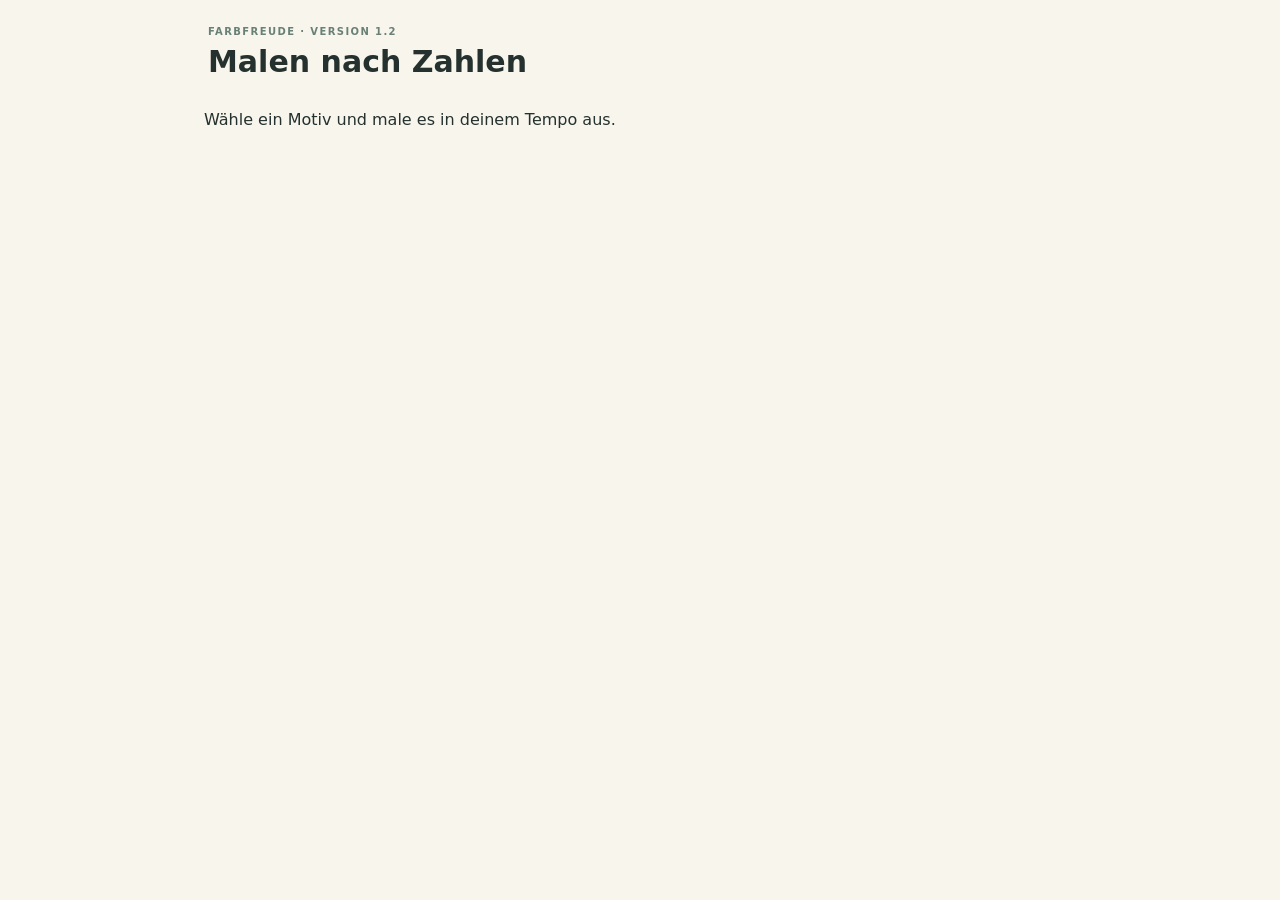
==== index.html @ 15e15437 "Add files via upload" ====
<!doctype html><html lang="de"><head><meta charset="utf-8"><meta name="viewport" content="width=device-width,initial-scale=1,viewport-fit=cover"><meta name="theme-color" content="#f8f5ed"><title>Farbfreude · Malen nach Zahlen</title><style>
:root{font-family:system-ui,-apple-system,sans-serif;color:#24312e;background:#f8f5ed}*{box-sizing:border-box}body{margin:0}header{max-width:900px;margin:auto;padding:20px 18px 10px;display:flex;align-items:center;justify-content:space-between;gap:10px}small{font-size:10px;letter-spacing:.14em;color:#698076;font-weight:750}h1{font-size:clamp(22px,5vw,30px);margin:5px 0}button{font:inherit;cursor:pointer;border:1px solid #d6ddd6;background:white;color:#30413b;border-radius:13px;padding:10px 13px;font-weight:600}button:focus-visible{outline:3px solid #4b9a82}main{max-width:900px;margin:auto;padding:0 14px 30px}.top{display:flex;justify-content:space-between;font-size:13px;font-weight:650;margin:12px 4px 7px}.bar{height:8px;background:#e4e9e3;border-radius:20px;overflow:hidden;margin-bottom:13px}#progress{height:100%;width:0;background:#4e9d79;transition:width .2s}#viewport{position:relative;background:white;border:1px solid #e1e5df;border-radius:18px;overflow:hidden;height:min(62vh,650px);min-height:310px;touch-action:none}#art{width:100%;height:100%;display:block;touch-action:none}#scene{transform-origin:0 0}.region{fill:#fff;stroke:#778078;stroke-width:1.1;stroke-linejoin:round;vector-effect:non-scaling-stroke;cursor:pointer}.region.target:not(.done){fill:#e8f3df}.region.done{stroke:#ffffff;stroke-width:.5}.number{font-weight:700;fill:#58625e;pointer-events:none;text-anchor:middle;dominant-baseline:middle}.tip{position:absolute;bottom:9px;left:50%;transform:translateX(-50%);background:#ffffffdf;border-radius:12px;padding:7px 10px;font-size:10px;color:#6b746f;white-space:nowrap;pointer-events:none}.tools{display:flex;justify-content:space-between;gap:8px;margin:12px 0}.tools button{font-size:12px}.palette-title{font-weight:700;margin:18px 2px 10px}#palette{display:flex;gap:9px;overflow-x:auto;padding:5px 2px 15px;scrollbar-width:thin}.swatch{flex:0 0 55px;height:62px;border-radius:14px;border:2px solid #ffffff;box-shadow:0 2px 8px #00000012;display:flex;flex-direction:column;justify-content:center;align-items:center;gap:2px;color:#1d2823;font-size:17px;text-shadow:0 1px 3px #ffffffb0}.swatch.selected{outline:3px solid #293f34;transform:translateY(-2px)}.swatch.complete{opacity:.45}.swatch small{font-size:10px;letter-spacing:0;color:inherit}.foot{color:#718078;font-size:12px;text-align:center}#mode[aria-pressed=true]{background:#dff2e8}@media(min-width:700px){#viewport{height:640px}}

[hidden]{display:none!important}.cards{display:grid;grid-template-columns:repeat(2,minmax(0,1fr));gap:14px;margin:18px 0}.motif{text-align:left;display:flex;flex-direction:column;gap:7px;padding:10px;min-width:0}.motif strong{font-size:15px}.motif span{font-size:12px;color:#68786f}.thumb{height:140px;background:linear-gradient(145deg,#d8eee4,#f9e7cc);border-radius:12px;display:grid;place-items:center;font-size:60px}@media(min-width:700px){.cards{grid-template-columns:repeat(3,minmax(0,1fr))}}

</style></head><body><header><div><small>FARBFREUDE · VERSION 1.2</small><h1>Malen nach Zahlen</h1></div><button id="home" hidden>← Galerie</button></header><main><section id="gallery"><p>Wähle ein Motiv und male es in deinem Tempo aus.</p><div id="cards" class="cards"></div></section><section id="game" hidden><div class="top"><strong id="status">Motiv wird geladen …</strong><strong id="percent">0 %</strong></div><div class="bar"><div id="progress"></div></div><div id="viewport"><svg id="art" xmlns="http://www.w3.org/2000/svg" role="img" aria-label="Nummeriertes Ausmalbild"><g id="scene"><g id="shapes"></g><g id="numbers"></g></g></svg><div class="tip">Tippen: malen · Zwei Finger: zoomen</div></div><div class="tools"><button id="mode" aria-pressed="false">✋ Verschieben: Aus</button><button id="fit">Ansicht zurücksetzen</button><button id="reset">Neu beginnen</button></div><p class="palette-title">Wähle eine Farbe</p><div id="palette" role="group" aria-label="Farben"></div><p class="foot" id="hint">Passende Flächen werden hervorgehoben.</p></section></main><script>
'use strict';
const MOTIVES={"fox-001":{"data":{"schemaVersion":1,"imageId":"fox-001","width":640,"height":640,"palette":[{"id":1,"color":"#d7eef7"},{"id":2,"color":"#f8e7b0"},{"id":3,"color":"#77b66b"},{"id":4,"color":"#d78a48"},{"id":5,"color":"#f8e3c3"},{"id":6,"color":"#4e9d6e"},{"id":7,"color":"#b56a3b"},{"id":8,"color":"#eeb7a4"},{"id":9,"color":"#423c3b"},{"id":10,"color":"#684b4b"}],"regions":[{"id":"r0001","colorId":1,"pathId":"r0001","label":[0,0],"area":154221},{"id":"r0002","colorId":3,"pathId":"r0002","label":[374,639],"area":58383},{"id":"r0003","colorId":10,"pathId":"r0003","label":[320,385],"area":2394},{"id":"r0004","colorId":2,"pathId":"r0004","label":[306,120],"area":80001},{"id":"r0005","colorId":4,"pathId":"r0005","label":[313,242],"area":44785},{"id":"r0006","colorId":6,"pathId":"r0006","label":[160,500],"area":5965},{"id":"r0007","colorId":6,"pathId":"r0007","label":[498,507],"area":6306},{"id":"r0008","colorId":5,"pathId":"r0008","label":[242,411],"area":41507},{"id":"r0009","colorId":7,"pathId":"r0009","label":[206,137],"area":4730},{"id":"r0010","colorId":7,"pathId":"r0010","label":[434,137],"area":4714},{"id":"r0011","colorId":8,"pathId":"r0011","label":[214,191],"area":1899},{"id":"r0012","colorId":8,"pathId":"r0012","label":[426,191],"area":1905},{"id":"r0013","colorId":9,"pathId":"r0013","label":[235,300],"area":1391},{"id":"r0014","colorId":9,"pathId":"r0014","label":[404,300],"area":1399}]},"svg":"<svg xmlns=\"http://www.w3.org/2000/svg\" viewBox=\"0 0 640 640\">\n<path id=\"r0001\" d=\"M0 0 L0 639 L119 639 L93 604 L88 571 L100 538 L118 518 L115 494 L120 479 L103 457 L78 408 L69 380 L61 330 L62 290 L69 251 L90 197 L127 143 L154 117 L186 94 L240 69 L305 57 L374 62 L440 86 L495 125 L518 149 L544 186 L561 221 L573 261 L578 290 L578 341 L561 410 L544 445 L526 471 L542 496 L541 519 L560 542 L570 571 L565 603 L539 639 L639 639 L639 0 Z\" fill-rule=\"evenodd\"/>\n<path id=\"r0002\" d=\"M89 571 L89 585 L94 604 L103 620 L120 639 L538 639 L548 629 L558 615 L564 603 L569 584 L569 571 L567 561 L561 546 L552 532 L541 520 L537 530 L525 543 L509 551 L491 552 L481 549 L468 541 L460 532 L455 523 L452 513 L453 496 L464 475 L441 467 L436 468 L417 482 L410 484 L395 494 L382 499 L380 501 L366 506 L331 512 L309 512 L274 506 L243 493 L230 484 L223 482 L207 470 L195 474 L188 467 L197 475 L201 481 L205 493 L204 512 L197 525 L188 534 L178 540 L166 543 L154 543 L142 540 L132 534 L123 525 L119 518 L101 538 L94 552 Z\" fill-rule=\"evenodd\"/>\n<path id=\"r0003\" d=\"M300 370 L293 378 L293 390 L294 392 L302 400 L310 404 L314 404 L315 405 L306 414 L306 415 L300 421 L298 425 L295 428 L297 427 L302 427 L306 425 L309 425 L315 422 L325 422 L331 425 L336 425 L338 427 L343 427 L345 428 L344 426 L325 406 L326 404 L330 404 L338 400 L346 392 L347 390 L347 381 L346 380 L346 377 L344 375 L344 374 L340 370 L330 365 L310 365 Z\" fill-rule=\"evenodd\"/>\n<path id=\"r0004\" d=\"M104 174 L86 207 L71 247 L63 290 L62 330 L70 380 L79 408 L104 457 L121 479 L132 466 L154 457 L178 460 L195 473 L206 470 L180 446 L158 414 L149 393 L141 355 L142 326 L149 295 L162 268 L176 248 L155 252 L200 106 L269 188 L308 181 L342 182 L371 188 L441 107 L483 244 L483 253 L463 247 L482 275 L492 300 L498 326 L498 363 L493 387 L482 414 L465 440 L439 466 L465 475 L487 462 L508 462 L526 470 L537 455 L560 410 L574 360 L577 341 L577 290 L572 261 L560 221 L537 176 L512 143 L495 126 L454 95 L421 78 L369 62 L335 58 L305 58 L266 63 L219 78 L180 99 L146 125 L128 143 Z\" fill-rule=\"evenodd\"/>\n<path id=\"r0005\" d=\"M199 221 L203 222 L180 244 L159 275 L150 295 L142 334 L144 370 L153 401 L159 414 L173 436 L197 462 L226 482 L208 465 L195 446 L187 425 L186 398 L190 379 L202 356 L225 332 L235 325 L228 323 L221 316 L217 305 L219 287 L231 275 L242 276 L252 287 L254 305 L250 317 L268 309 L300 302 L340 302 L372 309 L390 317 L386 305 L386 295 L390 284 L399 275 L411 276 L420 286 L423 295 L423 305 L419 316 L410 325 L406 326 L418 335 L440 359 L450 379 L454 398 L452 428 L444 448 L432 465 L414 482 L437 467 L464 440 L481 414 L492 387 L497 363 L497 326 L491 300 L481 275 L464 249 L437 222 L441 221 L435 221 L424 212 L398 199 L398 197 L396 198 L372 188 L367 189 L364 187 L332 182 L298 183 L275 187 L273 189 L269 189 L267 187 L268 188 L266 190 L244 198 L240 195 L243 198 L231 203 L205 221 Z\" fill-rule=\"evenodd\"/>\n<path id=\"r0006\" d=\"M154 458 L153 459 L149 459 L143 462 L140 462 L138 463 L136 465 L132 467 L124 475 L124 476 L120 481 L119 485 L117 488 L117 493 L116 494 L116 506 L117 507 L117 512 L119 515 L120 519 L122 521 L124 525 L132 533 L142 539 L145 539 L149 541 L153 541 L154 542 L166 542 L167 541 L171 541 L175 539 L178 539 L182 537 L184 535 L188 533 L196 525 L196 524 L200 519 L201 515 L203 512 L203 508 L204 507 L204 493 L203 492 L203 488 L201 485 L201 483 L196 475 L195 475 L185 465 L178 461 L175 461 L171 459 L167 459 L166 458 Z\" fill-rule=\"evenodd\"/>\n<path id=\"r0007\" d=\"M487 463 L484 465 L482 465 L474 469 L472 471 L468 473 L461 481 L455 493 L455 495 L454 496 L454 500 L453 501 L453 513 L454 514 L454 517 L455 518 L456 523 L458 525 L461 532 L468 540 L469 540 L475 545 L481 548 L483 548 L487 550 L490 550 L491 551 L504 551 L505 550 L509 550 L512 548 L514 548 L521 545 L524 542 L525 542 L536 530 L539 524 L540 518 L541 517 L541 514 L542 513 L542 501 L541 500 L541 496 L536 484 L531 478 L531 477 L524 470 L522 470 L518 468 L516 466 L514 466 L508 463 Z\" fill-rule=\"evenodd\"/>\n<path id=\"r0008\" d=\"M206 352 L206 353 L203 356 L200 362 L196 367 L196 369 L193 374 L193 376 L191 379 L191 381 L189 385 L189 388 L188 389 L188 397 L187 398 L187 415 L188 416 L188 425 L189 426 L189 428 L191 430 L191 434 L196 444 L196 446 L200 451 L201 454 L203 456 L205 460 L209 464 L209 465 L217 473 L218 473 L227 482 L227 483 L230 483 L238 489 L253 497 L255 497 L260 500 L265 501 L268 503 L270 503 L274 505 L279 505 L283 507 L287 507 L288 508 L292 508 L293 509 L299 509 L300 510 L308 510 L309 511 L331 511 L332 510 L347 509 L348 508 L357 507 L361 505 L366 505 L367 504 L372 503 L375 501 L380 500 L382 498 L387 497 L395 493 L400 489 L402 489 L410 483 L413 483 L413 482 L429 466 L431 465 L431 464 L439 454 L440 451 L443 448 L443 446 L449 434 L449 430 L451 428 L451 422 L452 421 L452 416 L453 415 L453 398 L452 397 L452 392 L451 391 L451 388 L449 384 L449 379 L439 359 L434 354 L431 349 L418 336 L413 333 L404 325 L398 324 L391 318 L389 318 L387 316 L382 315 L372 310 L367 310 L364 308 L361 308 L360 307 L357 307 L356 306 L353 306 L352 305 L341 304 L340 303 L300 303 L299 304 L294 304 L293 305 L283 306 L279 308 L276 308 L273 310 L268 310 L265 312 L263 312 L260 314 L258 314 L250 318 L249 317 L242 324 L236 325 L233 328 L225 333 Z M300 369 L310 364 L330 364 L340 369 L345 374 L345 375 L347 377 L347 380 L348 381 L348 390 L347 392 L338 401 L330 405 L326 405 L326 406 L334 414 L334 415 L345 426 L346 428 L345 429 L343 428 L338 428 L336 426 L331 426 L325 423 L315 423 L309 426 L306 426 L302 428 L297 428 L296 429 L294 428 L297 425 L299 421 L305 415 L305 414 L314 405 L310 405 L302 401 L293 392 L292 390 L292 378 Z\" fill-rule=\"evenodd\"/>\n<path id=\"r0009\" d=\"M200 107 L198 114 L197 115 L197 119 L196 120 L196 122 L193 129 L193 132 L190 138 L190 143 L188 146 L187 152 L184 158 L183 164 L181 167 L181 172 L180 173 L180 175 L179 176 L179 178 L178 179 L178 181 L175 188 L175 192 L173 194 L172 202 L170 205 L169 211 L166 217 L166 222 L163 228 L163 231 L162 232 L162 234 L161 235 L161 237 L158 244 L158 248 L156 252 L162 251 L163 250 L167 250 L174 247 L177 247 L179 245 L179 244 L197 226 L198 226 L202 222 L187 222 L186 220 L188 217 L188 214 L189 213 L189 207 L191 204 L191 201 L192 200 L192 197 L193 196 L193 190 L196 186 L196 184 L197 183 L197 177 L198 176 L199 170 L202 163 L202 160 L203 159 L204 153 L206 151 L208 153 L210 157 L218 166 L220 170 L227 177 L230 182 L234 186 L236 190 L243 197 L247 195 L258 192 L261 190 L263 190 L267 188 L264 183 L250 168 L250 167 L242 158 L241 155 L233 147 L233 146 L228 141 L228 140 L224 136 L224 135 L210 120 L210 119 Z\" fill-rule=\"evenodd\"/>\n<path id=\"r0010\" d=\"M440 107 L434 114 L434 115 L429 120 L429 121 L421 129 L421 130 L416 135 L416 136 L412 140 L412 141 L406 147 L403 152 L398 157 L398 158 L389 168 L389 169 L376 183 L373 188 L379 191 L381 191 L382 192 L384 192 L385 193 L387 193 L388 194 L390 194 L397 197 L404 190 L404 189 L410 182 L412 178 L416 174 L419 169 L426 162 L426 161 L429 158 L430 155 L434 151 L436 153 L436 155 L437 156 L438 163 L439 164 L439 166 L441 170 L441 173 L442 174 L442 179 L443 180 L444 187 L446 190 L446 193 L448 197 L448 200 L449 201 L449 204 L450 205 L450 209 L451 210 L452 217 L454 221 L453 223 L452 222 L438 222 L442 226 L443 226 L460 243 L460 244 L462 246 L469 248 L470 249 L474 249 L475 250 L483 252 L483 250 L482 249 L482 244 L481 243 L481 241 L480 240 L480 238 L477 231 L477 228 L474 222 L474 217 L472 214 L471 208 L468 202 L468 199 L466 195 L466 191 L465 190 L465 188 L464 187 L464 185 L463 184 L463 182 L462 181 L462 179 L461 178 L461 176 L460 175 L460 173 L457 166 L457 162 L456 161 L456 159 L453 152 L453 149 L450 143 L450 138 L448 136 L447 129 L444 123 L444 120 L441 113 L441 109 Z\" fill-rule=\"evenodd\"/>\n<path id=\"r0011\" d=\"M206 152 L204 156 L203 163 L202 164 L202 166 L200 170 L200 173 L198 177 L198 183 L197 184 L196 188 L194 190 L194 196 L193 197 L192 204 L190 207 L190 213 L189 214 L189 217 L187 221 L198 221 L199 220 L205 220 L216 211 L228 205 L231 202 L233 202 L238 199 L242 198 L235 190 L233 186 L229 182 L226 177 L219 170 L217 166 L209 157 Z\" fill-rule=\"evenodd\"/>\n<path id=\"r0012\" d=\"M434 152 L431 155 L430 158 L427 161 L427 162 L420 169 L417 174 L413 178 L411 182 L407 186 L405 190 L399 196 L398 198 L402 199 L408 202 L410 204 L417 207 L419 209 L424 211 L429 216 L430 216 L435 220 L441 220 L442 221 L452 221 L453 222 L452 218 L451 217 L450 210 L449 209 L449 205 L448 204 L447 197 L445 193 L445 190 L443 187 L443 184 L442 183 L442 180 L441 179 L441 174 L440 173 L440 170 L439 169 L439 167 L437 163 L437 160 L436 159 L436 156 Z\" fill-rule=\"evenodd\"/>\n<path id=\"r0013\" d=\"M231 276 L229 277 L220 287 L220 290 L219 291 L219 294 L218 295 L218 305 L219 306 L220 313 L228 322 L232 323 L233 324 L238 324 L239 323 L242 323 L251 313 L251 310 L252 309 L252 306 L253 305 L253 295 L252 294 L251 287 L242 277 L240 276 Z\" fill-rule=\"evenodd\"/>\n<path id=\"r0014\" d=\"M399 276 L391 284 L390 286 L390 288 L388 291 L388 294 L387 295 L387 305 L388 306 L388 311 L391 315 L391 317 L398 323 L407 325 L408 324 L410 324 L418 316 L420 309 L421 308 L421 306 L422 305 L422 295 L421 294 L421 291 L419 288 L418 284 L411 277 L409 276 Z\" fill-rule=\"evenodd\"/>\n</svg>\n"},"sunset-001":{"data":{"schemaVersion":1,"imageId":"sunset-001","width":540,"height":540,"palette":[{"id":1,"color":"#B8E4F5"},{"id":2,"color":"#FFE1A3"},{"id":3,"color":"#FAAD71"},{"id":5,"color":"#8CCB95"},{"id":6,"color":"#4F9D87"},{"id":7,"color":"#7664A9"},{"id":9,"color":"#5B708C"}],"regions":[{"id":"r0001","colorId":1,"pathId":"r0001","label":[15.0,15.0]},{"id":"r0002","colorId":1,"pathId":"r0002","label":[45.0,15.0]},{"id":"r0003","colorId":1,"pathId":"r0003","label":[75.0,15.0]},{"id":"r0004","colorId":1,"pathId":"r0004","label":[105.0,15.0]},{"id":"r0005","colorId":1,"pathId":"r0005","label":[135.0,15.0]},{"id":"r0006","colorId":1,"pathId":"r0006","label":[165.0,15.0]},{"id":"r0007","colorId":1,"pathId":"r0007","label":[195.0,15.0]},{"id":"r0008","colorId":1,"pathId":"r0008","label":[225.0,15.0]},{"id":"r0009","colorId":1,"pathId":"r0009","label":[255.0,15.0]},{"id":"r0010","colorId":1,"pathId":"r0010","label":[285.0,15.0]},{"id":"r0011","colorId":1,"pathId":"r0011","label":[315.0,15.0]},{"id":"r0012","colorId":1,"pathId":"r0012","label":[345.0,15.0]},{"id":"r0013","colorId":1,"pathId":"r0013","label":[375.0,15.0]},{"id":"r0014","colorId":1,"pathId":"r0014","label":[405.0,15.0]},{"id":"r0015","colorId":1,"pathId":"r0015","label":[435.0,15.0]},{"id":"r0016","colorId":1,"pathId":"r0016","label":[465.0,15.0]},{"id":"r0017","colorId":1,"pathId":"r0017","label":[495.0,15.0]},{"id":"r0018","colorId":1,"pathId":"r0018","label":[525.0,15.0]},{"id":"r0019","colorId":1,"pathId":"r0019","label":[15.0,45.0]},{"id":"r0020","colorId":1,"pathId":"r0020","label":[45.0,45.0]},{"id":"r0021","colorId":1,"pathId":"r0021","label":[75.0,45.0]},{"id":"r0022","colorId":1,"pathId":"r0022","label":[105.0,45.0]},{"id":"r0023","colorId":1,"pathId":"r0023","label":[135.0,45.0]},{"id":"r0024","colorId":1,"pathId":"r0024","label":[165.0,45.0]},{"id":"r0025","colorId":1,"pathId":"r0025","label":[195.0,45.0]},{"id":"r0026","colorId":1,"pathId":"r0026","label":[225.0,45.0]},{"id":"r0027","colorId":1,"pathId":"r0027","label":[255.0,45.0]},{"id":"r0028","colorId":1,"pathId":"r0028","label":[285.0,45.0]},{"id":"r0029","colorId":1,"pathId":"r0029","label":[315.0,45.0]},{"id":"r0030","colorId":1,"pathId":"r0030","label":[345.0,45.0]},{"id":"r0031","colorId":1,"pathId":"r0031","label":[375.0,45.0]},{"id":"r0032","colorId":1,"pathId":"r0032","label":[405.0,45.0]},{"id":"r0033","colorId":1,"pathId":"r0033","label":[435.0,45.0]},{"id":"r0034","colorId":1,"pathId":"r0034","label":[465.0,45.0]},{"id":"r0035","colorId":1,"pathId":"r0035","label":[495.0,45.0]},{"id":"r0036","colorId":1,"pathId":"r0036","label":[525.0,45.0]},{"id":"r0037","colorId":1,"pathId":"r0037","label":[15.0,75.0]},{"id":"r0038","colorId":1,"pathId":"r0038","label":[45.0,75.0]},{"id":"r0039","colorId":1,"pathId":"r0039","label":[75.0,75.0]},{"id":"r0040","colorId":1,"pathId":"r0040","label":[105.0,75.0]},{"id":"r0041","colorId":1,"pathId":"r0041","label":[135.0,75.0]},{"id":"r0042","colorId":1,"pathId":"r0042","label":[165.0,75.0]},{"id":"r0043","colorId":1,"pathId":"r0043","label":[195.0,75.0]},{"id":"r0044","colorId":1,"pathId":"r0044","label":[225.0,75.0]},{"id":"r0045","colorId":1,"pathId":"r0045","label":[255.0,75.0]},{"id":"r0046","colorId":1,"pathId":"r0046","label":[285.0,75.0]},{"id":"r0047","colorId":1,"pathId":"r0047","label":[315.0,75.0]},{"id":"r0048","colorId":1,"pathId":"r0048","label":[345.0,75.0]},{"id":"r0049","colorId":1,"pathId":"r0049","label":[375.0,75.0]},{"id":"r0050","colorId":1,"pathId":"r0050","label":[405.0,75.0]},{"id":"r0051","colorId":1,"pathId":"r0051","label":[435.0,75.0]},{"id":"r0052","colorId":1,"pathId":"r0052","label":[465.0,75.0]},{"id":"r0053","colorId":1,"pathId":"r0053","label":[495.0,75.0]},{"id":"r0054","colorId":1,"pathId":"r0054","label":[525.0,75.0]},{"id":"r0055","colorId":1,"pathId":"r0055","label":[15.0,105.0]},{"id":"r0056","colorId":1,"pathId":"r0056","label":[45.0,105.0]},{"id":"r0057","colorId":1,"pathId":"r0057","label":[75.0,105.0]},{"id":"r0058","colorId":1,"pathId":"r0058","label":[105.0,105.0]},{"id":"r0059","colorId":1,"pathId":"r0059","label":[135.0,105.0]},{"id":"r0060","colorId":1,"pathId":"r0060","label":[165.0,105.0]},{"id":"r0061","colorId":1,"pathId":"r0061","label":[195.0,105.0]},{"id":"r0062","colorId":1,"pathId":"r0062","label":[225.0,105.0]},{"id":"r0063","colorId":1,"pathId":"r0063","label":[255.0,105.0]},{"id":"r0064","colorId":1,"pathId":"r0064","label":[285.0,105.0]},{"id":"r0065","colorId":1,"pathId":"r0065","label":[315.0,105.0]},{"id":"r0066","colorId":1,"pathId":"r0066","label":[345.0,105.0]},{"id":"r0067","colorId":1,"pathId":"r0067","label":[375.0,105.0]},{"id":"r0068","colorId":1,"pathId":"r0068","label":[405.0,105.0]},{"id":"r0069","colorId":1,"pathId":"r0069","label":[435.0,105.0]},{"id":"r0070","colorId":1,"pathId":"r0070","label":[465.0,105.0]},{"id":"r0071","colorId":1,"pathId":"r0071","label":[495.0,105.0]},{"id":"r0072","colorId":1,"pathId":"r0072","label":[525.0,105.0]},{"id":"r0073","colorId":1,"pathId":"r0073","label":[15.0,135.0]},{"id":"r0074","colorId":1,"pathId":"r0074","label":[45.0,135.0]},{"id":"r0075","colorId":1,"pathId":"r0075","label":[75.0,135.0]},{"id":"r0076","colorId":1,"pathId":"r0076","label":[105.0,135.0]},{"id":"r0077","colorId":1,"pathId":"r0077","label":[135.0,135.0]},{"id":"r0078","colorId":1,"pathId":"r0078","label":[165.0,135.0]},{"id":"r0079","colorId":1,"pathId":"r0079","label":[195.0,135.0]},{"id":"r0080","colorId":1,"pathId":"r0080","label":[225.0,135.0]},{"id":"r0081","colorId":1,"pathId":"r0081","label":[255.0,135.0]},{"id":"r0082","colorId":1,"pathId":"r0082","label":[285.0,135.0]},{"id":"r0083","colorId":1,"pathId":"r0083","label":[315.0,135.0]},{"id":"r0084","colorId":1,"pathId":"r0084","label":[345.0,135.0]},{"id":"r0085","colorId":1,"pathId":"r0085","label":[375.0,135.0]},{"id":"r0086","colorId":1,"pathId":"r0086","label":[405.0,135.0]},{"id":"r0087","colorId":1,"pathId":"r0087","label":[435.0,135.0]},{"id":"r0088","colorId":1,"pathId":"r0088","label":[465.0,135.0]},{"id":"r0089","colorId":1,"pathId":"r0089","label":[495.0,135.0]},{"id":"r0090","colorId":1,"pathId":"r0090","label":[525.0,135.0]},{"id":"r0091","colorId":2,"pathId":"r0091","label":[15.0,165.0]},{"id":"r0092","colorId":2,"pathId":"r0092","label":[45.0,165.0]},{"id":"r0093","colorId":2,"pathId":"r0093","label":[75.0,165.0]},{"id":"r0094","colorId":2,"pathId":"r0094","label":[105.0,165.0]},{"id":"r0095","colorId":2,"pathId":"r0095","label":[135.0,165.0]},{"id":"r0096","colorId":2,"pathId":"r0096","label":[165.0,165.0]},{"id":"r0097","colorId":2,"pathId":"r0097","label":[195.0,165.0]},{"id":"r0098","colorId":2,"pathId":"r0098","label":[225.0,165.0]},{"id":"r0099","colorId":3,"pathId":"r0099","label":[255.0,165.0]},{"id":"r0100","colorId":3,"pathId":"r0100","label":[285.0,165.0]},{"id":"r0101","colorId":3,"pathId":"r0101","label":[315.0,165.0]},{"id":"r0102","colorId":2,"pathId":"r0102","label":[345.0,165.0]},{"id":"r0103","colorId":2,"pathId":"r0103","label":[375.0,165.0]},{"id":"r0104","colorId":2,"pathId":"r0104","label":[405.0,165.0]},{"id":"r0105","colorId":2,"pathId":"r0105","label":[435.0,165.0]},{"id":"r0106","colorId":2,"pathId":"r0106","label":[465.0,165.0]},{"id":"r0107","colorId":2,"pathId":"r0107","label":[495.0,165.0]},{"id":"r0108","colorId":2,"pathId":"r0108","label":[525.0,165.0]},{"id":"r0109","colorId":2,"pathId":"r0109","label":[15.0,195.0]},{"id":"r0110","colorId":2,"pathId":"r0110","label":[45.0,195.0]},{"id":"r0111","colorId":2,"pathId":"r0111","label":[75.0,195.0]},{"id":"r0112","colorId":2,"pathId":"r0112","label":[105.0,195.0]},{"id":"r0113","colorId":2,"pathId":"r0113","label":[135.0,195.0]},{"id":"r0114","colorId":2,"pathId":"r0114","label":[165.0,195.0]},{"id":"r0115","colorId":2,"pathId":"r0115","label":[195.0,195.0]},{"id":"r0116","colorId":3,"pathId":"r0116","label":[225.0,195.0]},{"id":"r0117","colorId":3,"pathId":"r0117","label":[255.0,195.0]},{"id":"r0118","colorId":3,"pathId":"r0118","label":[285.0,195.0]},{"id":"r0119","colorId":3,"pathId":"r0119","label":[315.0,195.0]},{"id":"r0120","colorId":2,"pathId":"r0120","label":[345.0,195.0]},{"id":"r0121","colorId":2,"pathId":"r0121","label":[375.0,195.0]},{"id":"r0122","colorId":2,"pathId":"r0122","label":[405.0,195.0]},{"id":"r0123","colorId":2,"pathId":"r0123","label":[435.0,195.0]},{"id":"r0124","colorId":2,"pathId":"r0124","label":[465.0,195.0]},{"id":"r0125","colorId":2,"pathId":"r0125","label":[495.0,195.0]},{"id":"r0126","colorId":2,"pathId":"r0126","label":[525.0,195.0]},{"id":"r0127","colorId":2,"pathId":"r0127","label":[15.0,225.0]},{"id":"r0128","colorId":2,"pathId":"r0128","label":[45.0,225.0]},{"id":"r0129","colorId":2,"pathId":"r0129","label":[75.0,225.0]},{"id":"r0130","colorId":2,"pathId":"r0130","label":[105.0,225.0]},{"id":"r0131","colorId":2,"pathId":"r0131","label":[135.0,225.0]},{"id":"r0132","colorId":2,"pathId":"r0132","label":[165.0,225.0]},{"id":"r0133","colorId":2,"pathId":"r0133","label":[195.0,225.0]},{"id":"r0134","colorId":3,"pathId":"r0134","label":[225.0,225.0]},{"id":"r0135","colorId":3,"pathId":"r0135","label":[255.0,225.0]},{"id":"r0136","colorId":3,"pathId":"r0136","label":[285.0,225.0]},{"id":"r0137","colorId":3,"pathId":"r0137","label":[315.0,225.0]},{"id":"r0138","colorId":2,"pathId":"r0138","label":[345.0,225.0]},{"id":"r0139","colorId":2,"pathId":"r0139","label":[375.0,225.0]},{"id":"r0140","colorId":2,"pathId":"r0140","label":[405.0,225.0]},{"id":"r0141","colorId":2,"pathId":"r0141","label":[435.0,225.0]},{"id":"r0142","colorId":2,"pathId":"r0142","label":[465.0,225.0]},{"id":"r0143","colorId":2,"pathId":"r0143","label":[495.0,225.0]},{"id":"r0144","colorId":2,"pathId":"r0144","label":[525.0,225.0]},{"id":"r0145","colorId":2,"pathId":"r0145","label":[15.0,255.0]},{"id":"r0146","colorId":2,"pathId":"r0146","label":[45.0,255.0]},{"id":"r0147","colorId":2,"pathId":"r0147","label":[75.0,255.0]},{"id":"r0148","colorId":2,"pathId":"r0148","label":[105.0,255.0]},{"id":"r0149","colorId":2,"pathId":"r0149","label":[135.0,255.0]},{"id":"r0150","colorId":2,"pathId":"r0150","label":[165.0,255.0]},{"id":"r0151","colorId":2,"pathId":"r0151","label":[195.0,255.0]},{"id":"r0152","colorId":2,"pathId":"r0152","label":[225.0,255.0]},{"id":"r0153","colorId":3,"pathId":"r0153","label":[255.0,255.0]},{"id":"r0154","colorId":3,"pathId":"r0154","label":[285.0,255.0]},{"id":"r0155","colorId":3,"pathId":"r0155","label":[315.0,255.0]},{"id":"r0156","colorId":2,"pathId":"r0156","label":[345.0,255.0]},{"id":"r0157","colorId":2,"pathId":"r0157","label":[375.0,255.0]},{"id":"r0158","colorId":2,"pathId":"r0158","label":[405.0,255.0]},{"id":"r0159","colorId":2,"pathId":"r0159","label":[435.0,255.0]},{"id":"r0160","colorId":2,"pathId":"r0160","label":[465.0,255.0]},{"id":"r0161","colorId":2,"pathId":"r0161","label":[495.0,255.0]},{"id":"r0162","colorId":2,"pathId":"r0162","label":[525.0,255.0]},{"id":"r0163","colorId":2,"pathId":"r0163","label":[15.0,285.0]},{"id":"r0164","colorId":2,"pathId":"r0164","label":[45.0,285.0]},{"id":"r0165","colorId":2,"pathId":"r0165","label":[75.0,285.0]},{"id":"r0166","colorId":2,"pathId":"r0166","label":[105.0,285.0]},{"id":"r0167","colorId":2,"pathId":"r0167","label":[135.0,285.0]},{"id":"r0168","colorId":2,"pathId":"r0168","label":[165.0,285.0]},{"id":"r0169","colorId":2,"pathId":"r0169","label":[195.0,285.0]},{"id":"r0170","colorId":2,"pathId":"r0170","label":[225.0,285.0]},{"id":"r0171","colorId":2,"pathId":"r0171","label":[255.0,285.0]},{"id":"r0172","colorId":2,"pathId":"r0172","label":[285.0,285.0]},{"id":"r0173","colorId":2,"pathId":"r0173","label":[315.0,285.0]},{"id":"r0174","colorId":2,"pathId":"r0174","label":[345.0,285.0]},{"id":"r0175","colorId":2,"pathId":"r0175","label":[375.0,285.0]},{"id":"r0176","colorId":2,"pathId":"r0176","label":[405.0,285.0]},{"id":"r0177","colorId":2,"pathId":"r0177","label":[435.0,285.0]},{"id":"r0178","colorId":2,"pathId":"r0178","label":[465.0,285.0]},{"id":"r0179","colorId":2,"pathId":"r0179","label":[495.0,285.0]},{"id":"r0180","colorId":2,"pathId":"r0180","label":[525.0,285.0]},{"id":"r0181","colorId":5,"pathId":"r0181","label":[15.0,315.0]},{"id":"r0182","colorId":5,"pathId":"r0182","label":[45.0,315.0]},{"id":"r0183","colorId":5,"pathId":"r0183","label":[75.0,315.0]},{"id":"r0184","colorId":5,"pathId":"r0184","label":[105.0,315.0]},{"id":"r0185","colorId":5,"pathId":"r0185","label":[135.0,315.0]},{"id":"r0186","colorId":5,"pathId":"r0186","label":[165.0,315.0]},{"id":"r0187","colorId":5,"pathId":"r0187","label":[195.0,315.0]},{"id":"r0188","colorId":5,"pathId":"r0188","label":[225.0,315.0]},{"id":"r0189","colorId":5,"pathId":"r0189","label":[255.0,315.0]},{"id":"r0190","colorId":5,"pathId":"r0190","label":[285.0,315.0]},{"id":"r0191","colorId":5,"pathId":"r0191","label":[315.0,315.0]},{"id":"r0192","colorId":5,"pathId":"r0192","label":[345.0,315.0]},{"id":"r0193","colorId":5,"pathId":"r0193","label":[375.0,315.0]},{"id":"r0194","colorId":5,"pathId":"r0194","label":[405.0,315.0]},{"id":"r0195","colorId":5,"pathId":"r0195","label":[435.0,315.0]},{"id":"r0196","colorId":5,"pathId":"r0196","label":[465.0,315.0]},{"id":"r0197","colorId":5,"pathId":"r0197","label":[495.0,315.0]},{"id":"r0198","colorId":5,"pathId":"r0198","label":[525.0,315.0]},{"id":"r0199","colorId":5,"pathId":"r0199","label":[15.0,345.0]},{"id":"r0200","colorId":5,"pathId":"r0200","label":[45.0,345.0]},{"id":"r0201","colorId":5,"pathId":"r0201","label":[75.0,345.0]},{"id":"r0202","colorId":5,"pathId":"r0202","label":[105.0,345.0]},{"id":"r0203","colorId":5,"pathId":"r0203","label":[135.0,345.0]},{"id":"r0204","colorId":5,"pathId":"r0204","label":[165.0,345.0]},{"id":"r0205","colorId":5,"pathId":"r0205","label":[195.0,345.0]},{"id":"r0206","colorId":5,"pathId":"r0206","label":[225.0,345.0]},{"id":"r0207","colorId":5,"pathId":"r0207","label":[255.0,345.0]},{"id":"r0208","colorId":5,"pathId":"r0208","label":[285.0,345.0]},{"id":"r0209","colorId":5,"pathId":"r0209","label":[315.0,345.0]},{"id":"r0210","colorId":5,"pathId":"r0210","label":[345.0,345.0]},{"id":"r0211","colorId":5,"pathId":"r0211","label":[375.0,345.0]},{"id":"r0212","colorId":5,"pathId":"r0212","label":[405.0,345.0]},{"id":"r0213","colorId":5,"pathId":"r0213","label":[435.0,345.0]},{"id":"r0214","colorId":5,"pathId":"r0214","label":[465.0,345.0]},{"id":"r0215","colorId":5,"pathId":"r0215","label":[495.0,345.0]},{"id":"r0216","colorId":5,"pathId":"r0216","label":[525.0,345.0]},{"id":"r0217","colorId":6,"pathId":"r0217","label":[15.0,375.0]},{"id":"r0218","colorId":6,"pathId":"r0218","label":[45.0,375.0]},{"id":"r0219","colorId":6,"pathId":"r0219","label":[75.0,375.0]},{"id":"r0220","colorId":6,"pathId":"r0220","label":[105.0,375.0]},{"id":"r0221","colorId":6,"pathId":"r0221","label":[135.0,375.0]},{"id":"r0222","colorId":6,"pathId":"r0222","label":[165.0,375.0]},{"id":"r0223","colorId":7,"pathId":"r0223","label":[195.0,375.0]},{"id":"r0224","colorId":7,"pathId":"r0224","label":[225.0,375.0]},{"id":"r0225","colorId":6,"pathId":"r0225","label":[255.0,375.0]},{"id":"r0226","colorId":6,"pathId":"r0226","label":[285.0,375.0]},{"id":"r0227","colorId":6,"pathId":"r0227","label":[315.0,375.0]},{"id":"r0228","colorId":6,"pathId":"r0228","label":[345.0,375.0]},{"id":"r0229","colorId":6,"pathId":"r0229","label":[375.0,375.0]},{"id":"r0230","colorId":6,"pathId":"r0230","label":[405.0,375.0]},{"id":"r0231","colorId":6,"pathId":"r0231","label":[435.0,375.0]},{"id":"r0232","colorId":7,"pathId":"r0232","label":[465.0,375.0]},{"id":"r0233","colorId":7,"pathId":"r0233","label":[495.0,375.0]},{"id":"r0234","colorId":7,"pathId":"r0234","label":[525.0,375.0]},{"id":"r0235","colorId":7,"pathId":"r0235","label":[15.0,405.0]},{"id":"r0236","colorId":6,"pathId":"r0236","label":[45.0,405.0]},{"id":"r0237","colorId":6,"pathId":"r0237","label":[75.0,405.0]},{"id":"r0238","colorId":7,"pathId":"r0238","label":[105.0,405.0]},{"id":"r0239","colorId":7,"pathId":"r0239","label":[135.0,405.0]},{"id":"r0240","colorId":7,"pathId":"r0240","label":[165.0,405.0]},{"id":"r0241","colorId":7,"pathId":"r0241","label":[195.0,405.0]},{"id":"r0242","colorId":9,"pathId":"r0242","label":[225.0,405.0]},{"id":"r0243","colorId":7,"pathId":"r0243","label":[255.0,405.0]},{"id":"r0244","colorId":7,"pathId":"r0244","label":[285.0,405.0]},{"id":"r0245","colorId":7,"pathId":"r0245","label":[315.0,405.0]},{"id":"r0246","colorId":6,"pathId":"r0246","label":[345.0,405.0]},{"id":"r0247","colorId":6,"pathId":"r0247","label":[375.0,405.0]},{"id":"r0248","colorId":7,"pathId":"r0248","label":[405.0,405.0]},{"id":"r0249","colorId":7,"pathId":"r0249","label":[435.0,405.0]},{"id":"r0250","colorId":7,"pathId":"r0250","label":[465.0,405.0]},{"id":"r0251","colorId":7,"pathId":"r0251","label":[495.0,405.0]},{"id":"r0252","colorId":9,"pathId":"r0252","label":[525.0,405.0]},{"id":"r0253","colorId":7,"pathId":"r0253","label":[15.0,435.0]},{"id":"r0254","colorId":9,"pathId":"r0254","label":[45.0,435.0]},{"id":"r0255","colorId":7,"pathId":"r0255","label":[75.0,435.0]},{"id":"r0256","colorId":7,"pathId":"r0256","label":[105.0,435.0]},{"id":"r0257","colorId":7,"pathId":"r0257","label":[135.0,435.0]},{"id":"r0258","colorId":7,"pathId":"r0258","label":[165.0,435.0]},{"id":"r0259","colorId":9,"pathId":"r0259","label":[195.0,435.0]},{"id":"r0260","colorId":7,"pathId":"r0260","label":[225.0,435.0]},{"id":"r0261","colorId":7,"pathId":"r0261","label":[255.0,435.0]},{"id":"r0262","colorId":7,"pathId":"r0262","label":[285.0,435.0]},{"id":"r0263","colorId":7,"pathId":"r0263","label":[315.0,435.0]},{"id":"r0264","colorId":9,"pathId":"r0264","label":[345.0,435.0]},{"id":"r0265","colorId":7,"pathId":"r0265","label":[375.0,435.0]},{"id":"r0266","colorId":7,"pathId":"r0266","label":[405.0,435.0]},{"id":"r0267","colorId":7,"pathId":"r0267","label":[435.0,435.0]},{"id":"r0268","colorId":7,"pathId":"r0268","label":[465.0,435.0]},{"id":"r0269","colorId":9,"pathId":"r0269","label":[495.0,435.0]},{"id":"r0270","colorId":7,"pathId":"r0270","label":[525.0,435.0]},{"id":"r0271","colorId":9,"pathId":"r0271","label":[15.0,465.0]},{"id":"r0272","colorId":7,"pathId":"r0272","label":[45.0,465.0]},{"id":"r0273","colorId":7,"pathId":"r0273","label":[75.0,465.0]},{"id":"r0274","colorId":7,"pathId":"r0274","label":[105.0,465.0]},{"id":"r0275","colorId":7,"pathId":"r0275","label":[135.0,465.0]},{"id":"r0276","colorId":9,"pathId":"r0276","label":[165.0,465.0]},{"id":"r0277","colorId":7,"pathId":"r0277","label":[195.0,465.0]},{"id":"r0278","colorId":7,"pathId":"r0278","label":[225.0,465.0]},{"id":"r0279","colorId":7,"pathId":"r0279","label":[255.0,465.0]},{"id":"r0280","colorId":7,"pathId":"r0280","label":[285.0,465.0]},{"id":"r0281","colorId":9,"pathId":"r0281","label":[315.0,465.0]},{"id":"r0282","colorId":7,"pathId":"r0282","label":[345.0,465.0]},{"id":"r0283","colorId":7,"pathId":"r0283","label":[375.0,465.0]},{"id":"r0284","colorId":7,"pathId":"r0284","label":[405.0,465.0]},{"id":"r0285","colorId":7,"pathId":"r0285","label":[435.0,465.0]},{"id":"r0286","colorId":9,"pathId":"r0286","label":[465.0,465.0]},{"id":"r0287","colorId":7,"pathId":"r0287","label":[495.0,465.0]},{"id":"r0288","colorId":7,"pathId":"r0288","label":[525.0,465.0]},{"id":"r0289","colorId":7,"pathId":"r0289","label":[15.0,495.0]},{"id":"r0290","colorId":7,"pathId":"r0290","label":[45.0,495.0]},{"id":"r0291","colorId":7,"pathId":"r0291","label":[75.0,495.0]},{"id":"r0292","colorId":7,"pathId":"r0292","label":[105.0,495.0]},{"id":"r0293","colorId":9,"pathId":"r0293","label":[135.0,495.0]},{"id":"r0294","colorId":7,"pathId":"r0294","label":[165.0,495.0]},{"id":"r0295","colorId":7,"pathId":"r0295","label":[195.0,495.0]},{"id":"r0296","colorId":7,"pathId":"r0296","label":[225.0,495.0]},{"id":"r0297","colorId":7,"pathId":"r0297","label":[255.0,495.0]},{"id":"r0298","colorId":9,"pathId":"r0298","label":[285.0,495.0]},{"id":"r0299","colorId":7,"pathId":"r0299","label":[315.0,495.0]},{"id":"r0300","colorId":7,"pathId":"r0300","label":[345.0,495.0]},{"id":"r0301","colorId":7,"pathId":"r0301","label":[375.0,495.0]},{"id":"r0302","colorId":7,"pathId":"r0302","label":[405.0,495.0]},{"id":"r0303","colorId":9,"pathId":"r0303","label":[435.0,495.0]},{"id":"r0304","colorId":7,"pathId":"r0304","label":[465.0,495.0]},{"id":"r0305","colorId":7,"pathId":"r0305","label":[495.0,495.0]},{"id":"r0306","colorId":7,"pathId":"r0306","label":[525.0,495.0]},{"id":"r0307","colorId":7,"pathId":"r0307","label":[15.0,525.0]},{"id":"r0308","colorId":7,"pathId":"r0308","label":[45.0,525.0]},{"id":"r0309","colorId":7,"pathId":"r0309","label":[75.0,525.0]},{"id":"r0310","colorId":9,"pathId":"r0310","label":[105.0,525.0]},{"id":"r0311","colorId":7,"pathId":"r0311","label":[135.0,525.0]},{"id":"r0312","colorId":7,"pathId":"r0312","label":[165.0,525.0]},{"id":"r0313","colorId":7,"pathId":"r0313","label":[195.0,525.0]},{"id":"r0314","colorId":7,"pathId":"r0314","label":[225.0,525.0]},{"id":"r0315","colorId":9,"pathId":"r0315","label":[255.0,525.0]},{"id":"r0316","colorId":7,"pathId":"r0316","label":[285.0,525.0]},{"id":"r0317","colorId":7,"pathId":"r0317","label":[315.0,525.0]},{"id":"r0318","colorId":7,"pathId":"r0318","label":[345.0,525.0]},{"id":"r0319","colorId":7,"pathId":"r0319","label":[375.0,525.0]},{"id":"r0320","colorId":9,"pathId":"r0320","label":[405.0,525.0]},{"id":"r0321","colorId":7,"pathId":"r0321","label":[435.0,525.0]},{"id":"r0322","colorId":7,"pathId":"r0322","label":[465.0,525.0]},{"id":"r0323","colorId":7,"pathId":"r0323","label":[495.0,525.0]},{"id":"r0324","colorId":7,"pathId":"r0324","label":[525.0,525.0]}]},"svg":"<svg xmlns=\"http://www.w3.org/2000/svg\" viewBox=\"0 0 540 540\"><path id=\"r0001\" d=\"M0 0h30v30h-30z\"/><path id=\"r0002\" d=\"M30 0h30v30h-30z\"/><path id=\"r0003\" d=\"M60 0h30v30h-30z\"/><path id=\"r0004\" d=\"M90 0h30v30h-30z\"/><path id=\"r0005\" d=\"M120 0h30v30h-30z\"/><path id=\"r0006\" d=\"M150 0h30v30h-30z\"/><path id=\"r0007\" d=\"M180 0h30v30h-30z\"/><path id=\"r0008\" d=\"M210 0h30v30h-30z\"/><path id=\"r0009\" d=\"M240 0h30v30h-30z\"/><path id=\"r0010\" d=\"M270 0h30v30h-30z\"/><path id=\"r0011\" d=\"M300 0h30v30h-30z\"/><path id=\"r0012\" d=\"M330 0h30v30h-30z\"/><path id=\"r0013\" d=\"M360 0h30v30h-30z\"/><path id=\"r0014\" d=\"M390 0h30v30h-30z\"/><path id=\"r0015\" d=\"M420 0h30v30h-30z\"/><path id=\"r0016\" d=\"M450 0h30v30h-30z\"/><path id=\"r0017\" d=\"M480 0h30v30h-30z\"/><path id=\"r0018\" d=\"M510 0h30v30h-30z\"/><path id=\"r0019\" d=\"M0 30h30v30h-30z\"/><path id=\"r0020\" d=\"M30 30h30v30h-30z\"/><path id=\"r0021\" d=\"M60 30h30v30h-30z\"/><path id=\"r0022\" d=\"M90 30h30v30h-30z\"/><path id=\"r0023\" d=\"M120 30h30v30h-30z\"/><path id=\"r0024\" d=\"M150 30h30v30h-30z\"/><path id=\"r0025\" d=\"M180 30h30v30h-30z\"/><path id=\"r0026\" d=\"M210 30h30v30h-30z\"/><path id=\"r0027\" d=\"M240 30h30v30h-30z\"/><path id=\"r0028\" d=\"M270 30h30v30h-30z\"/><path id=\"r0029\" d=\"M300 30h30v30h-30z\"/><path id=\"r0030\" d=\"M330 30h30v30h-30z\"/><path id=\"r0031\" d=\"M360 30h30v30h-30z\"/><path id=\"r0032\" d=\"M390 30h30v30h-30z\"/><path id=\"r0033\" d=\"M420 30h30v30h-30z\"/><path id=\"r0034\" d=\"M450 30h30v30h-30z\"/><path id=\"r0035\" d=\"M480 30h30v30h-30z\"/><path id=\"r0036\" d=\"M510 30h30v30h-30z\"/><path id=\"r0037\" d=\"M0 60h30v30h-30z\"/><path id=\"r0038\" d=\"M30 60h30v30h-30z\"/><path id=\"r0039\" d=\"M60 60h30v30h-30z\"/><path id=\"r0040\" d=\"M90 60h30v30h-30z\"/><path id=\"r0041\" d=\"M120 60h30v30h-30z\"/><path id=\"r0042\" d=\"M150 60h30v30h-30z\"/><path id=\"r0043\" d=\"M180 60h30v30h-30z\"/><path id=\"r0044\" d=\"M210 60h30v30h-30z\"/><path id=\"r0045\" d=\"M240 60h30v30h-30z\"/><path id=\"r0046\" d=\"M270 60h30v30h-30z\"/><path id=\"r0047\" d=\"M300 60h30v30h-30z\"/><path id=\"r0048\" d=\"M330 60h30v30h-30z\"/><path id=\"r0049\" d=\"M360 60h30v30h-30z\"/><path id=\"r0050\" d=\"M390 60h30v30h-30z\"/><path id=\"r0051\" d=\"M420 60h30v30h-30z\"/><path id=\"r0052\" d=\"M450 60h30v30h-30z\"/><path id=\"r0053\" d=\"M480 60h30v30h-30z\"/><path id=\"r0054\" d=\"M510 60h30v30h-30z\"/><path id=\"r0055\" d=\"M0 90h30v30h-30z\"/><path id=\"r0056\" d=\"M30 90h30v30h-30z\"/><path id=\"r0057\" d=\"M60 90h30v30h-30z\"/><path id=\"r0058\" d=\"M90 90h30v30h-30z\"/><path id=\"r0059\" d=\"M120 90h30v30h-30z\"/><path id=\"r0060\" d=\"M150 90h30v30h-30z\"/><path id=\"r0061\" d=\"M180 90h30v30h-30z\"/><path id=\"r0062\" d=\"M210 90h30v30h-30z\"/><path id=\"r0063\" d=\"M240 90h30v30h-30z\"/><path id=\"r0064\" d=\"M270 90h30v30h-30z\"/><path id=\"r0065\" d=\"M300 90h30v30h-30z\"/><path id=\"r0066\" d=\"M330 90h30v30h-30z\"/><path id=\"r0067\" d=\"M360 90h30v30h-30z\"/><path id=\"r0068\" d=\"M390 90h30v30h-30z\"/><path id=\"r0069\" d=\"M420 90h30v30h-30z\"/><path id=\"r0070\" d=\"M450 90h30v30h-30z\"/><path id=\"r0071\" d=\"M480 90h30v30h-30z\"/><path id=\"r0072\" d=\"M510 90h30v30h-30z\"/><path id=\"r0073\" d=\"M0 120h30v30h-30z\"/><path id=\"r0074\" d=\"M30 120h30v30h-30z\"/><path id=\"r0075\" d=\"M60 120h30v30h-30z\"/><path id=\"r0076\" d=\"M90 120h30v30h-30z\"/><path id=\"r0077\" d=\"M120 120h30v30h-30z\"/><path id=\"r0078\" d=\"M150 120h30v30h-30z\"/><path id=\"r0079\" d=\"M180 120h30v30h-30z\"/><path id=\"r0080\" d=\"M210 120h30v30h-30z\"/><path id=\"r0081\" d=\"M240 120h30v30h-30z\"/><path id=\"r0082\" d=\"M270 120h30v30h-30z\"/><path id=\"r0083\" d=\"M300 120h30v30h-30z\"/><path id=\"r0084\" d=\"M330 120h30v30h-30z\"/><path id=\"r0085\" d=\"M360 120h30v30h-30z\"/><path id=\"r0086\" d=\"M390 120h30v30h-30z\"/><path id=\"r0087\" d=\"M420 120h30v30h-30z\"/><path id=\"r0088\" d=\"M450 120h30v30h-30z\"/><path id=\"r0089\" d=\"M480 120h30v30h-30z\"/><path id=\"r0090\" d=\"M510 120h30v30h-30z\"/><path id=\"r0091\" d=\"M0 150h30v30h-30z\"/><path id=\"r0092\" d=\"M30 150h30v30h-30z\"/><path id=\"r0093\" d=\"M60 150h30v30h-30z\"/><path id=\"r0094\" d=\"M90 150h30v30h-30z\"/><path id=\"r0095\" d=\"M120 150h30v30h-30z\"/><path id=\"r0096\" d=\"M150 150h30v30h-30z\"/><path id=\"r0097\" d=\"M180 150h30v30h-30z\"/><path id=\"r0098\" d=\"M210 150h30v30h-30z\"/><path id=\"r0099\" d=\"M240 150h30v30h-30z\"/><path id=\"r0100\" d=\"M270 150h30v30h-30z\"/><path id=\"r0101\" d=\"M300 150h30v30h-30z\"/><path id=\"r0102\" d=\"M330 150h30v30h-30z\"/><path id=\"r0103\" d=\"M360 150h30v30h-30z\"/><path id=\"r0104\" d=\"M390 150h30v30h-30z\"/><path id=\"r0105\" d=\"M420 150h30v30h-30z\"/><path id=\"r0106\" d=\"M450 150h30v30h-30z\"/><path id=\"r0107\" d=\"M480 150h30v30h-30z\"/><path id=\"r0108\" d=\"M510 150h30v30h-30z\"/><path id=\"r0109\" d=\"M0 180h30v30h-30z\"/><path id=\"r0110\" d=\"M30 180h30v30h-30z\"/><path id=\"r0111\" d=\"M60 180h30v30h-30z\"/><path id=\"r0112\" d=\"M90 180h30v30h-30z\"/><path id=\"r0113\" d=\"M120 180h30v30h-30z\"/><path id=\"r0114\" d=\"M150 180h30v30h-30z\"/><path id=\"r0115\" d=\"M180 180h30v30h-30z\"/><path id=\"r0116\" d=\"M210 180h30v30h-30z\"/><path id=\"r0117\" d=\"M240 180h30v30h-30z\"/><path id=\"r0118\" d=\"M270 180h30v30h-30z\"/><path id=\"r0119\" d=\"M300 180h30v30h-30z\"/><path id=\"r0120\" d=\"M330 180h30v30h-30z\"/><path id=\"r0121\" d=\"M360 180h30v30h-30z\"/><path id=\"r0122\" d=\"M390 180h30v30h-30z\"/><path id=\"r0123\" d=\"M420 180h30v30h-30z\"/><path id=\"r0124\" d=\"M450 180h30v30h-30z\"/><path id=\"r0125\" d=\"M480 180h30v30h-30z\"/><path id=\"r0126\" d=\"M510 180h30v30h-30z\"/><path id=\"r0127\" d=\"M0 210h30v30h-30z\"/><path id=\"r0128\" d=\"M30 210h30v30h-30z\"/><path id=\"r0129\" d=\"M60 210h30v30h-30z\"/><path id=\"r0130\" d=\"M90 210h30v30h-30z\"/><path id=\"r0131\" d=\"M120 210h30v30h-30z\"/><path id=\"r0132\" d=\"M150 210h30v30h-30z\"/><path id=\"r0133\" d=\"M180 210h30v30h-30z\"/><path id=\"r0134\" d=\"M210 210h30v30h-30z\"/><path id=\"r0135\" d=\"M240 210h30v30h-30z\"/><path id=\"r0136\" d=\"M270 210h30v30h-30z\"/><path id=\"r0137\" d=\"M300 210h30v30h-30z\"/><path id=\"r0138\" d=\"M330 210h30v30h-30z\"/><path id=\"r0139\" d=\"M360 210h30v30h-30z\"/><path id=\"r0140\" d=\"M390 210h30v30h-30z\"/><path id=\"r0141\" d=\"M420 210h30v30h-30z\"/><path id=\"r0142\" d=\"M450 210h30v30h-30z\"/><path id=\"r0143\" d=\"M480 210h30v30h-30z\"/><path id=\"r0144\" d=\"M510 210h30v30h-30z\"/><path id=\"r0145\" d=\"M0 240h30v30h-30z\"/><path id=\"r0146\" d=\"M30 240h30v30h-30z\"/><path id=\"r0147\" d=\"M60 240h30v30h-30z\"/><path id=\"r0148\" d=\"M90 240h30v30h-30z\"/><path id=\"r0149\" d=\"M120 240h30v30h-30z\"/><path id=\"r0150\" d=\"M150 240h30v30h-30z\"/><path id=\"r0151\" d=\"M180 240h30v30h-30z\"/><path id=\"r0152\" d=\"M210 240h30v30h-30z\"/><path id=\"r0153\" d=\"M240 240h30v30h-30z\"/><path id=\"r0154\" d=\"M270 240h30v30h-30z\"/><path id=\"r0155\" d=\"M300 240h30v30h-30z\"/><path id=\"r0156\" d=\"M330 240h30v30h-30z\"/><path id=\"r0157\" d=\"M360 240h30v30h-30z\"/><path id=\"r0158\" d=\"M390 240h30v30h-30z\"/><path id=\"r0159\" d=\"M420 240h30v30h-30z\"/><path id=\"r0160\" d=\"M450 240h30v30h-30z\"/><path id=\"r0161\" d=\"M480 240h30v30h-30z\"/><path id=\"r0162\" d=\"M510 240h30v30h-30z\"/><path id=\"r0163\" d=\"M0 270h30v30h-30z\"/><path id=\"r0164\" d=\"M30 270h30v30h-30z\"/><path id=\"r0165\" d=\"M60 270h30v30h-30z\"/><path id=\"r0166\" d=\"M90 270h30v30h-30z\"/><path id=\"r0167\" d=\"M120 270h30v30h-30z\"/><path id=\"r0168\" d=\"M150 270h30v30h-30z\"/><path id=\"r0169\" d=\"M180 270h30v30h-30z\"/><path id=\"r0170\" d=\"M210 270h30v30h-30z\"/><path id=\"r0171\" d=\"M240 270h30v30h-30z\"/><path id=\"r0172\" d=\"M270 270h30v30h-30z\"/><path id=\"r0173\" d=\"M300 270h30v30h-30z\"/><path id=\"r0174\" d=\"M330 270h30v30h-30z\"/><path id=\"r0175\" d=\"M360 270h30v30h-30z\"/><path id=\"r0176\" d=\"M390 270h30v30h-30z\"/><path id=\"r0177\" d=\"M420 270h30v30h-30z\"/><path id=\"r0178\" d=\"M450 270h30v30h-30z\"/><path id=\"r0179\" d=\"M480 270h30v30h-30z\"/><path id=\"r0180\" d=\"M510 270h30v30h-30z\"/><path id=\"r0181\" d=\"M0 300h30v30h-30z\"/><path id=\"r0182\" d=\"M30 300h30v30h-30z\"/><path id=\"r0183\" d=\"M60 300h30v30h-30z\"/><path id=\"r0184\" d=\"M90 300h30v30h-30z\"/><path id=\"r0185\" d=\"M120 300h30v30h-30z\"/><path id=\"r0186\" d=\"M150 300h30v30h-30z\"/><path id=\"r0187\" d=\"M180 300h30v30h-30z\"/><path id=\"r0188\" d=\"M210 300h30v30h-30z\"/><path id=\"r0189\" d=\"M240 300h30v30h-30z\"/><path id=\"r0190\" d=\"M270 300h30v30h-30z\"/><path id=\"r0191\" d=\"M300 300h30v30h-30z\"/><path id=\"r0192\" d=\"M330 300h30v30h-30z\"/><path id=\"r0193\" d=\"M360 300h30v30h-30z\"/><path id=\"r0194\" d=\"M390 300h30v30h-30z\"/><path id=\"r0195\" d=\"M420 300h30v30h-30z\"/><path id=\"r0196\" d=\"M450 300h30v30h-30z\"/><path id=\"r0197\" d=\"M480 300h30v30h-30z\"/><path id=\"r0198\" d=\"M510 300h30v30h-30z\"/><path id=\"r0199\" d=\"M0 330h30v30h-30z\"/><path id=\"r0200\" d=\"M30 330h30v30h-30z\"/><path id=\"r0201\" d=\"M60 330h30v30h-30z\"/><path id=\"r0202\" d=\"M90 330h30v30h-30z\"/><path id=\"r0203\" d=\"M120 330h30v30h-30z\"/><path id=\"r0204\" d=\"M150 330h30v30h-30z\"/><path id=\"r0205\" d=\"M180 330h30v30h-30z\"/><path id=\"r0206\" d=\"M210 330h30v30h-30z\"/><path id=\"r0207\" d=\"M240 330h30v30h-30z\"/><path id=\"r0208\" d=\"M270 330h30v30h-30z\"/><path id=\"r0209\" d=\"M300 330h30v30h-30z\"/><path id=\"r0210\" d=\"M330 330h30v30h-30z\"/><path id=\"r0211\" d=\"M360 330h30v30h-30z\"/><path id=\"r0212\" d=\"M390 330h30v30h-30z\"/><path id=\"r0213\" d=\"M420 330h30v30h-30z\"/><path id=\"r0214\" d=\"M450 330h30v30h-30z\"/><path id=\"r0215\" d=\"M480 330h30v30h-30z\"/><path id=\"r0216\" d=\"M510 330h30v30h-30z\"/><path id=\"r0217\" d=\"M0 360h30v30h-30z\"/><path id=\"r0218\" d=\"M30 360h30v30h-30z\"/><path id=\"r0219\" d=\"M60 360h30v30h-30z\"/><path id=\"r0220\" d=\"M90 360h30v30h-30z\"/><path id=\"r0221\" d=\"M120 360h30v30h-30z\"/><path id=\"r0222\" d=\"M150 360h30v30h-30z\"/><path id=\"r0223\" d=\"M180 360h30v30h-30z\"/><path id=\"r0224\" d=\"M210 360h30v30h-30z\"/><path id=\"r0225\" d=\"M240 360h30v30h-30z\"/><path id=\"r0226\" d=\"M270 360h30v30h-30z\"/><path id=\"r0227\" d=\"M300 360h30v30h-30z\"/><path id=\"r0228\" d=\"M330 360h30v30h-30z\"/><path id=\"r0229\" d=\"M360 360h30v30h-30z\"/><path id=\"r0230\" d=\"M390 360h30v30h-30z\"/><path id=\"r0231\" d=\"M420 360h30v30h-30z\"/><path id=\"r0232\" d=\"M450 360h30v30h-30z\"/><path id=\"r0233\" d=\"M480 360h30v30h-30z\"/><path id=\"r0234\" d=\"M510 360h30v30h-30z\"/><path id=\"r0235\" d=\"M0 390h30v30h-30z\"/><path id=\"r0236\" d=\"M30 390h30v30h-30z\"/><path id=\"r0237\" d=\"M60 390h30v30h-30z\"/><path id=\"r0238\" d=\"M90 390h30v30h-30z\"/><path id=\"r0239\" d=\"M120 390h30v30h-30z\"/><path id=\"r0240\" d=\"M150 390h30v30h-30z\"/><path id=\"r0241\" d=\"M180 390h30v30h-30z\"/><path id=\"r0242\" d=\"M210 390h30v30h-30z\"/><path id=\"r0243\" d=\"M240 390h30v30h-30z\"/><path id=\"r0244\" d=\"M270 390h30v30h-30z\"/><path id=\"r0245\" d=\"M300 390h30v30h-30z\"/><path id=\"r0246\" d=\"M330 390h30v30h-30z\"/><path id=\"r0247\" d=\"M360 390h30v30h-30z\"/><path id=\"r0248\" d=\"M390 390h30v30h-30z\"/><path id=\"r0249\" d=\"M420 390h30v30h-30z\"/><path id=\"r0250\" d=\"M450 390h30v30h-30z\"/><path id=\"r0251\" d=\"M480 390h30v30h-30z\"/><path id=\"r0252\" d=\"M510 390h30v30h-30z\"/><path id=\"r0253\" d=\"M0 420h30v30h-30z\"/><path id=\"r0254\" d=\"M30 420h30v30h-30z\"/><path id=\"r0255\" d=\"M60 420h30v30h-30z\"/><path id=\"r0256\" d=\"M90 420h30v30h-30z\"/><path id=\"r0257\" d=\"M120 420h30v30h-30z\"/><path id=\"r0258\" d=\"M150 420h30v30h-30z\"/><path id=\"r0259\" d=\"M180 420h30v30h-30z\"/><path id=\"r0260\" d=\"M210 420h30v30h-30z\"/><path id=\"r0261\" d=\"M240 420h30v30h-30z\"/><path id=\"r0262\" d=\"M270 420h30v30h-30z\"/><path id=\"r0263\" d=\"M300 420h30v30h-30z\"/><path id=\"r0264\" d=\"M330 420h30v30h-30z\"/><path id=\"r0265\" d=\"M360 420h30v30h-30z\"/><path id=\"r0266\" d=\"M390 420h30v30h-30z\"/><path id=\"r0267\" d=\"M420 420h30v30h-30z\"/><path id=\"r0268\" d=\"M450 420h30v30h-30z\"/><path id=\"r0269\" d=\"M480 420h30v30h-30z\"/><path id=\"r0270\" d=\"M510 420h30v30h-30z\"/><path id=\"r0271\" d=\"M0 450h30v30h-30z\"/><path id=\"r0272\" d=\"M30 450h30v30h-30z\"/><path id=\"r0273\" d=\"M60 450h30v30h-30z\"/><path id=\"r0274\" d=\"M90 450h30v30h-30z\"/><path id=\"r0275\" d=\"M120 450h30v30h-30z\"/><path id=\"r0276\" d=\"M150 450h30v30h-30z\"/><path id=\"r0277\" d=\"M180 450h30v30h-30z\"/><path id=\"r0278\" d=\"M210 450h30v30h-30z\"/><path id=\"r0279\" d=\"M240 450h30v30h-30z\"/><path id=\"r0280\" d=\"M270 450h30v30h-30z\"/><path id=\"r0281\" d=\"M300 450h30v30h-30z\"/><path id=\"r0282\" d=\"M330 450h30v30h-30z\"/><path id=\"r0283\" d=\"M360 450h30v30h-30z\"/><path id=\"r0284\" d=\"M390 450h30v30h-30z\"/><path id=\"r0285\" d=\"M420 450h30v30h-30z\"/><path id=\"r0286\" d=\"M450 450h30v30h-30z\"/><path id=\"r0287\" d=\"M480 450h30v30h-30z\"/><path id=\"r0288\" d=\"M510 450h30v30h-30z\"/><path id=\"r0289\" d=\"M0 480h30v30h-30z\"/><path id=\"r0290\" d=\"M30 480h30v30h-30z\"/><path id=\"r0291\" d=\"M60 480h30v30h-30z\"/><path id=\"r0292\" d=\"M90 480h30v30h-30z\"/><path id=\"r0293\" d=\"M120 480h30v30h-30z\"/><path id=\"r0294\" d=\"M150 480h30v30h-30z\"/><path id=\"r0295\" d=\"M180 480h30v30h-30z\"/><path id=\"r0296\" d=\"M210 480h30v30h-30z\"/><path id=\"r0297\" d=\"M240 480h30v30h-30z\"/><path id=\"r0298\" d=\"M270 480h30v30h-30z\"/><path id=\"r0299\" d=\"M300 480h30v30h-30z\"/><path id=\"r0300\" d=\"M330 480h30v30h-30z\"/><path id=\"r0301\" d=\"M360 480h30v30h-30z\"/><path id=\"r0302\" d=\"M390 480h30v30h-30z\"/><path id=\"r0303\" d=\"M420 480h30v30h-30z\"/><path id=\"r0304\" d=\"M450 480h30v30h-30z\"/><path id=\"r0305\" d=\"M480 480h30v30h-30z\"/><path id=\"r0306\" d=\"M510 480h30v30h-30z\"/><path id=\"r0307\" d=\"M0 510h30v30h-30z\"/><path id=\"r0308\" d=\"M30 510h30v30h-30z\"/><path id=\"r0309\" d=\"M60 510h30v30h-30z\"/><path id=\"r0310\" d=\"M90 510h30v30h-30z\"/><path id=\"r0311\" d=\"M120 510h30v30h-30z\"/><path id=\"r0312\" d=\"M150 510h30v30h-30z\"/><path id=\"r0313\" d=\"M180 510h30v30h-30z\"/><path id=\"r0314\" d=\"M210 510h30v30h-30z\"/><path id=\"r0315\" d=\"M240 510h30v30h-30z\"/><path id=\"r0316\" d=\"M270 510h30v30h-30z\"/><path id=\"r0317\" d=\"M300 510h30v30h-30z\"/><path id=\"r0318\" d=\"M330 510h30v30h-30z\"/><path id=\"r0319\" d=\"M360 510h30v30h-30z\"/><path id=\"r0320\" d=\"M390 510h30v30h-30z\"/><path id=\"r0321\" d=\"M420 510h30v30h-30z\"/><path id=\"r0322\" d=\"M450 510h30v30h-30z\"/><path id=\"r0323\" d=\"M480 510h30v30h-30z\"/><path id=\"r0324\" d=\"M510 510h30v30h-30z\"/></svg>"},"flower-001":{"data":{"schemaVersion":1,"imageId":"flower-001","width":540,"height":540,"palette":[{"id":1,"color":"#B8E4F5"},{"id":2,"color":"#FFE1A3"},{"id":4,"color":"#EF6B78"},{"id":5,"color":"#8CCB95"},{"id":6,"color":"#4F9D87"},{"id":7,"color":"#7664A9"}],"regions":[{"id":"r0001","colorId":1,"pathId":"r0001","label":[15.0,15.0]},{"id":"r0002","colorId":1,"pathId":"r0002","label":[45.0,15.0]},{"id":"r0003","colorId":1,"pathId":"r0003","label":[75.0,15.0]},{"id":"r0004","colorId":1,"pathId":"r0004","label":[105.0,15.0]},{"id":"r0005","colorId":1,"pathId":"r0005","label":[135.0,15.0]},{"id":"r0006","colorId":1,"pathId":"r0006","label":[165.0,15.0]},{"id":"r0007","colorId":1,"pathId":"r0007","label":[195.0,15.0]},{"id":"r0008","colorId":1,"pathId":"r0008","label":[225.0,15.0]},{"id":"r0009","colorId":1,"pathId":"r0009","label":[255.0,15.0]},{"id":"r0010","colorId":1,"pathId":"r0010","label":[285.0,15.0]},{"id":"r0011","colorId":1,"pathId":"r0011","label":[315.0,15.0]},{"id":"r0012","colorId":1,"pathId":"r0012","label":[345.0,15.0]},{"id":"r0013","colorId":1,"pathId":"r0013","label":[375.0,15.0]},{"id":"r0014","colorId":1,"pathId":"r0014","label":[405.0,15.0]},{"id":"r0015","colorId":1,"pathId":"r0015","label":[435.0,15.0]},{"id":"r0016","colorId":1,"pathId":"r0016","label":[465.0,15.0]},{"id":"r0017","colorId":1,"pathId":"r0017","label":[495.0,15.0]},{"id":"r0018","colorId":1,"pathId":"r0018","label":[525.0,15.0]},{"id":"r0019","colorId":1,"pathId":"r0019","label":[15.0,45.0]},{"id":"r0020","colorId":1,"pathId":"r0020","label":[45.0,45.0]},{"id":"r0021","colorId":1,"pathId":"r0021","label":[75.0,45.0]},{"id":"r0022","colorId":1,"pathId":"r0022","label":[105.0,45.0]},{"id":"r0023","colorId":1,"pathId":"r0023","label":[135.0,45.0]},{"id":"r0024","colorId":1,"pathId":"r0024","label":[165.0,45.0]},{"id":"r0025","colorId":1,"pathId":"r0025","label":[195.0,45.0]},{"id":"r0026","colorId":1,"pathId":"r0026","label":[225.0,45.0]},{"id":"r0027","colorId":1,"pathId":"r0027","label":[255.0,45.0]},{"id":"r0028","colorId":1,"pathId":"r0028","label":[285.0,45.0]},{"id":"r0029","colorId":1,"pathId":"r0029","label":[315.0,45.0]},{"id":"r0030","colorId":1,"pathId":"r0030","label":[345.0,45.0]},{"id":"r0031","colorId":1,"pathId":"r0031","label":[375.0,45.0]},{"id":"r0032","colorId":1,"pathId":"r0032","label":[405.0,45.0]},{"id":"r0033","colorId":1,"pathId":"r0033","label":[435.0,45.0]},{"id":"r0034","colorId":1,"pathId":"r0034","label":[465.0,45.0]},{"id":"r0035","colorId":1,"pathId":"r0035","label":[495.0,45.0]},{"id":"r0036","colorId":1,"pathId":"r0036","label":[525.0,45.0]},{"id":"r0037","colorId":1,"pathId":"r0037","label":[15.0,75.0]},{"id":"r0038","colorId":1,"pathId":"r0038","label":[45.0,75.0]},{"id":"r0039","colorId":1,"pathId":"r0039","label":[75.0,75.0]},{"id":"r0040","colorId":1,"pathId":"r0040","label":[105.0,75.0]},{"id":"r0041","colorId":1,"pathId":"r0041","label":[135.0,75.0]},{"id":"r0042","colorId":1,"pathId":"r0042","label":[165.0,75.0]},{"id":"r0043","colorId":1,"pathId":"r0043","label":[195.0,75.0]},{"id":"r0044","colorId":1,"pathId":"r0044","label":[225.0,75.0]},{"id":"r0045","colorId":1,"pathId":"r0045","label":[255.0,75.0]},{"id":"r0046","colorId":1,"pathId":"r0046","label":[285.0,75.0]},{"id":"r0047","colorId":1,"pathId":"r0047","label":[315.0,75.0]},{"id":"r0048","colorId":1,"pathId":"r0048","label":[345.0,75.0]},{"id":"r0049","colorId":1,"pathId":"r0049","label":[375.0,75.0]},{"id":"r0050","colorId":1,"pathId":"r0050","label":[405.0,75.0]},{"id":"r0051","colorId":1,"pathId":"r0051","label":[435.0,75.0]},{"id":"r0052","colorId":1,"pathId":"r0052","label":[465.0,75.0]},{"id":"r0053","colorId":1,"pathId":"r0053","label":[495.0,75.0]},{"id":"r0054","colorId":1,"pathId":"r0054","label":[525.0,75.0]},{"id":"r0055","colorId":1,"pathId":"r0055","label":[15.0,105.0]},{"id":"r0056","colorId":1,"pathId":"r0056","label":[45.0,105.0]},{"id":"r0057","colorId":1,"pathId":"r0057","label":[75.0,105.0]},{"id":"r0058","colorId":1,"pathId":"r0058","label":[105.0,105.0]},{"id":"r0059","colorId":1,"pathId":"r0059","label":[135.0,105.0]},{"id":"r0060","colorId":1,"pathId":"r0060","label":[165.0,105.0]},{"id":"r0061","colorId":1,"pathId":"r0061","label":[195.0,105.0]},{"id":"r0062","colorId":1,"pathId":"r0062","label":[225.0,105.0]},{"id":"r0063","colorId":1,"pathId":"r0063","label":[255.0,105.0]},{"id":"r0064","colorId":1,"pathId":"r0064","label":[285.0,105.0]},{"id":"r0065","colorId":1,"pathId":"r0065","label":[315.0,105.0]},{"id":"r0066","colorId":1,"pathId":"r0066","label":[345.0,105.0]},{"id":"r0067","colorId":1,"pathId":"r0067","label":[375.0,105.0]},{"id":"r0068","colorId":1,"pathId":"r0068","label":[405.0,105.0]},{"id":"r0069","colorId":1,"pathId":"r0069","label":[435.0,105.0]},{"id":"r0070","colorId":1,"pathId":"r0070","label":[465.0,105.0]},{"id":"r0071","colorId":1,"pathId":"r0071","label":[495.0,105.0]},{"id":"r0072","colorId":1,"pathId":"r0072","label":[525.0,105.0]},{"id":"r0073","colorId":1,"pathId":"r0073","label":[15.0,135.0]},{"id":"r0074","colorId":1,"pathId":"r0074","label":[45.0,135.0]},{"id":"r0075","colorId":1,"pathId":"r0075","label":[75.0,135.0]},{"id":"r0076","colorId":4,"pathId":"r0076","label":[105.0,135.0]},{"id":"r0077","colorId":4,"pathId":"r0077","label":[135.0,135.0]},{"id":"r0078","colorId":1,"pathId":"r0078","label":[165.0,135.0]},{"id":"r0079","colorId":4,"pathId":"r0079","label":[195.0,135.0]},{"id":"r0080","colorId":1,"pathId":"r0080","label":[225.0,135.0]},{"id":"r0081","colorId":1,"pathId":"r0081","label":[255.0,135.0]},{"id":"r0082","colorId":1,"pathId":"r0082","label":[285.0,135.0]},{"id":"r0083","colorId":1,"pathId":"r0083","label":[315.0,135.0]},{"id":"r0084","colorId":1,"pathId":"r0084","label":[345.0,135.0]},{"id":"r0085","colorId":1,"pathId":"r0085","label":[375.0,135.0]},{"id":"r0086","colorId":1,"pathId":"r0086","label":[405.0,135.0]},{"id":"r0087","colorId":1,"pathId":"r0087","label":[435.0,135.0]},{"id":"r0088","colorId":1,"pathId":"r0088","label":[465.0,135.0]},{"id":"r0089","colorId":1,"pathId":"r0089","label":[495.0,135.0]},{"id":"r0090","colorId":1,"pathId":"r0090","label":[525.0,135.0]},{"id":"r0091","colorId":1,"pathId":"r0091","label":[15.0,165.0]},{"id":"r0092","colorId":1,"pathId":"r0092","label":[45.0,165.0]},{"id":"r0093","colorId":4,"pathId":"r0093","label":[75.0,165.0]},{"id":"r0094","colorId":4,"pathId":"r0094","label":[105.0,165.0]},{"id":"r0095","colorId":1,"pathId":"r0095","label":[135.0,165.0]},{"id":"r0096","colorId":4,"pathId":"r0096","label":[165.0,165.0]},{"id":"r0097","colorId":1,"pathId":"r0097","label":[195.0,165.0]},{"id":"r0098","colorId":4,"pathId":"r0098","label":[225.0,165.0]},{"id":"r0099","colorId":1,"pathId":"r0099","label":[255.0,165.0]},{"id":"r0100","colorId":1,"pathId":"r0100","label":[285.0,165.0]},{"id":"r0101","colorId":1,"pathId":"r0101","label":[315.0,165.0]},{"id":"r0102","colorId":1,"pathId":"r0102","label":[345.0,165.0]},{"id":"r0103","colorId":7,"pathId":"r0103","label":[375.0,165.0]},{"id":"r0104","colorId":7,"pathId":"r0104","label":[405.0,165.0]},{"id":"r0105","colorId":1,"pathId":"r0105","label":[435.0,165.0]},{"id":"r0106","colorId":1,"pathId":"r0106","label":[465.0,165.0]},{"id":"r0107","colorId":1,"pathId":"r0107","label":[495.0,165.0]},{"id":"r0108","colorId":1,"pathId":"r0108","label":[525.0,165.0]},{"id":"r0109","colorId":1,"pathId":"r0109","label":[15.0,195.0]},{"id":"r0110","colorId":1,"pathId":"r0110","label":[45.0,195.0]},{"id":"r0111","colorId":4,"pathId":"r0111","label":[75.0,195.0]},{"id":"r0112","colorId":4,"pathId":"r0112","label":[105.0,195.0]},{"id":"r0113","colorId":2,"pathId":"r0113","label":[135.0,195.0]},{"id":"r0114","colorId":2,"pathId":"r0114","label":[165.0,195.0]},{"id":"r0115","colorId":4,"pathId":"r0115","label":[195.0,195.0]},{"id":"r0116","colorId":4,"pathId":"r0116","label":[225.0,195.0]},{"id":"r0117","colorId":1,"pathId":"r0117","label":[255.0,195.0]},{"id":"r0118","colorId":1,"pathId":"r0118","label":[285.0,195.0]},{"id":"r0119","colorId":7,"pathId":"r0119","label":[315.0,195.0]},{"id":"r0120","colorId":1,"pathId":"r0120","label":[345.0,195.0]},{"id":"r0121","colorId":7,"pathId":"r0121","label":[375.0,195.0]},{"id":"r0122","colorId":7,"pathId":"r0122","label":[405.0,195.0]},{"id":"r0123","colorId":7,"pathId":"r0123","label":[435.0,195.0]},{"id":"r0124","colorId":1,"pathId":"r0124","label":[465.0,195.0]},{"id":"r0125","colorId":1,"pathId":"r0125","label":[495.0,195.0]},{"id":"r0126","colorId":1,"pathId":"r0126","label":[525.0,195.0]},{"id":"r0127","colorId":1,"pathId":"r0127","label":[15.0,225.0]},{"id":"r0128","colorId":1,"pathId":"r0128","label":[45.0,225.0]},{"id":"r0129","colorId":4,"pathId":"r0129","label":[75.0,225.0]},{"id":"r0130","colorId":4,"pathId":"r0130","label":[105.0,225.0]},{"id":"r0131","colorId":2,"pathId":"r0131","label":[135.0,225.0]},{"id":"r0132","colorId":2,"pathId":"r0132","label":[165.0,225.0]},{"id":"r0133","colorId":4,"pathId":"r0133","label":[195.0,225.0]},{"id":"r0134","colorId":4,"pathId":"r0134","label":[225.0,225.0]},{"id":"r0135","colorId":1,"pathId":"r0135","label":[255.0,225.0]},{"id":"r0136","colorId":7,"pathId":"r0136","label":[285.0,225.0]},{"id":"r0137","colorId":7,"pathId":"r0137","label":[315.0,225.0]},{"id":"r0138","colorId":7,"pathId":"r0138","label":[345.0,225.0]},{"id":"r0139","colorId":2,"pathId":"r0139","label":[375.0,225.0]},{"id":"r0140","colorId":1,"pathId":"r0140","label":[405.0,225.0]},{"id":"r0141","colorId":7,"pathId":"r0141","label":[435.0,225.0]},{"id":"r0142","colorId":1,"pathId":"r0142","label":[465.0,225.0]},{"id":"r0143","colorId":1,"pathId":"r0143","label":[495.0,225.0]},{"id":"r0144","colorId":1,"pathId":"r0144","label":[525.0,225.0]},{"id":"r0145","colorId":1,"pathId":"r0145","label":[15.0,255.0]},{"id":"r0146","colorId":1,"pathId":"r0146","label":[45.0,255.0]},{"id":"r0147","colorId":1,"pathId":"r0147","label":[75.0,255.0]},{"id":"r0148","colorId":4,"pathId":"r0148","label":[105.0,255.0]},{"id":"r0149","colorId":4,"pathId":"r0149","label":[135.0,255.0]},{"id":"r0150","colorId":1,"pathId":"r0150","label":[165.0,255.0]},{"id":"r0151","colorId":4,"pathId":"r0151","label":[195.0,255.0]},{"id":"r0152","colorId":1,"pathId":"r0152","label":[225.0,255.0]},{"id":"r0153","colorId":1,"pathId":"r0153","label":[255.0,255.0]},{"id":"r0154","colorId":1,"pathId":"r0154","label":[285.0,255.0]},{"id":"r0155","colorId":1,"pathId":"r0155","label":[315.0,255.0]},{"id":"r0156","colorId":2,"pathId":"r0156","label":[345.0,255.0]},{"id":"r0157","colorId":2,"pathId":"r0157","label":[375.0,255.0]},{"id":"r0158","colorId":1,"pathId":"r0158","label":[405.0,255.0]},{"id":"r0159","colorId":1,"pathId":"r0159","label":[435.0,255.0]},{"id":"r0160","colorId":1,"pathId":"r0160","label":[465.0,255.0]},{"id":"r0161","colorId":1,"pathId":"r0161","label":[495.0,255.0]},{"id":"r0162","colorId":1,"pathId":"r0162","label":[525.0,255.0]},{"id":"r0163","colorId":1,"pathId":"r0163","label":[15.0,285.0]},{"id":"r0164","colorId":1,"pathId":"r0164","label":[45.0,285.0]},{"id":"r0165","colorId":1,"pathId":"r0165","label":[75.0,285.0]},{"id":"r0166","colorId":4,"pathId":"r0166","label":[105.0,285.0]},{"id":"r0167","colorId":4,"pathId":"r0167","label":[135.0,285.0]},{"id":"r0168","colorId":1,"pathId":"r0168","label":[165.0,285.0]},{"id":"r0169","colorId":4,"pathId":"r0169","label":[195.0,285.0]},{"id":"r0170","colorId":7,"pathId":"r0170","label":[225.0,285.0]},{"id":"r0171","colorId":7,"pathId":"r0171","label":[255.0,285.0]},{"id":"r0172","colorId":7,"pathId":"r0172","label":[285.0,285.0]},{"id":"r0173","colorId":7,"pathId":"r0173","label":[315.0,285.0]},{"id":"r0174","colorId":7,"pathId":"r0174","label":[345.0,285.0]},{"id":"r0175","colorId":2,"pathId":"r0175","label":[375.0,285.0]},{"id":"r0176","colorId":1,"pathId":"r0176","label":[405.0,285.0]},{"id":"r0177","colorId":7,"pathId":"r0177","label":[435.0,285.0]},{"id":"r0178","colorId":1,"pathId":"r0178","label":[465.0,285.0]},{"id":"r0179","colorId":1,"pathId":"r0179","label":[495.0,285.0]},{"id":"r0180","colorId":1,"pathId":"r0180","label":[525.0,285.0]},{"id":"r0181","colorId":1,"pathId":"r0181","label":[15.0,315.0]},{"id":"r0182","colorId":1,"pathId":"r0182","label":[45.0,315.0]},{"id":"r0183","colorId":1,"pathId":"r0183","label":[75.0,315.0]},{"id":"r0184","colorId":1,"pathId":"r0184","label":[105.0,315.0]},{"id":"r0185","colorId":6,"pathId":"r0185","label":[135.0,315.0]},{"id":"r0186","colorId":1,"pathId":"r0186","label":[165.0,315.0]},{"id":"r0187","colorId":1,"pathId":"r0187","label":[195.0,315.0]},{"id":"r0188","colorId":7,"pathId":"r0188","label":[225.0,315.0]},{"id":"r0189","colorId":7,"pathId":"r0189","label":[255.0,315.0]},{"id":"r0190","colorId":7,"pathId":"r0190","label":[285.0,315.0]},{"id":"r0191","colorId":7,"pathId":"r0191","label":[315.0,315.0]},{"id":"r0192","colorId":7,"pathId":"r0192","label":[345.0,315.0]},{"id":"r0193","colorId":7,"pathId":"r0193","label":[375.0,315.0]},{"id":"r0194","colorId":7,"pathId":"r0194","label":[405.0,315.0]},{"id":"r0195","colorId":7,"pathId":"r0195","label":[435.0,315.0]},{"id":"r0196","colorId":1,"pathId":"r0196","label":[465.0,315.0]},{"id":"r0197","colorId":1,"pathId":"r0197","label":[495.0,315.0]},{"id":"r0198","colorId":1,"pathId":"r0198","label":[525.0,315.0]},{"id":"r0199","colorId":1,"pathId":"r0199","label":[15.0,345.0]},{"id":"r0200","colorId":1,"pathId":"r0200","label":[45.0,345.0]},{"id":"r0201","colorId":1,"pathId":"r0201","label":[75.0,345.0]},{"id":"r0202","colorId":1,"pathId":"r0202","label":[105.0,345.0]},{"id":"r0203","colorId":6,"pathId":"r0203","label":[135.0,345.0]},{"id":"r0204","colorId":7,"pathId":"r0204","label":[165.0,345.0]},{"id":"r0205","colorId":7,"pathId":"r0205","label":[195.0,345.0]},{"id":"r0206","colorId":7,"pathId":"r0206","label":[225.0,345.0]},{"id":"r0207","colorId":2,"pathId":"r0207","label":[255.0,345.0]},{"id":"r0208","colorId":2,"pathId":"r0208","label":[285.0,345.0]},{"id":"r0209","colorId":7,"pathId":"r0209","label":[315.0,345.0]},{"id":"r0210","colorId":7,"pathId":"r0210","label":[345.0,345.0]},{"id":"r0211","colorId":7,"pathId":"r0211","label":[375.0,345.0]},{"id":"r0212","colorId":1,"pathId":"r0212","label":[405.0,345.0]},{"id":"r0213","colorId":1,"pathId":"r0213","label":[435.0,345.0]},{"id":"r0214","colorId":1,"pathId":"r0214","label":[465.0,345.0]},{"id":"r0215","colorId":1,"pathId":"r0215","label":[495.0,345.0]},{"id":"r0216","colorId":1,"pathId":"r0216","label":[525.0,345.0]},{"id":"r0217","colorId":1,"pathId":"r0217","label":[15.0,375.0]},{"id":"r0218","colorId":1,"pathId":"r0218","label":[45.0,375.0]},{"id":"r0219","colorId":1,"pathId":"r0219","label":[75.0,375.0]},{"id":"r0220","colorId":1,"pathId":"r0220","label":[105.0,375.0]},{"id":"r0221","colorId":6,"pathId":"r0221","label":[135.0,375.0]},{"id":"r0222","colorId":7,"pathId":"r0222","label":[165.0,375.0]},{"id":"r0223","colorId":7,"pathId":"r0223","label":[195.0,375.0]},{"id":"r0224","colorId":7,"pathId":"r0224","label":[225.0,375.0]},{"id":"r0225","colorId":2,"pathId":"r0225","label":[255.0,375.0]},{"id":"r0226","colorId":2,"pathId":"r0226","label":[285.0,375.0]},{"id":"r0227","colorId":7,"pathId":"r0227","label":[315.0,375.0]},{"id":"r0228","colorId":7,"pathId":"r0228","label":[345.0,375.0]},{"id":"r0229","colorId":6,"pathId":"r0229","label":[375.0,375.0]},{"id":"r0230","colorId":1,"pathId":"r0230","label":[405.0,375.0]},{"id":"r0231","colorId":1,"pathId":"r0231","label":[435.0,375.0]},{"id":"r0232","colorId":1,"pathId":"r0232","label":[465.0,375.0]},{"id":"r0233","colorId":1,"pathId":"r0233","label":[495.0,375.0]},{"id":"r0234","colorId":1,"pathId":"r0234","label":[525.0,375.0]},{"id":"r0235","colorId":5,"pathId":"r0235","label":[15.0,405.0]},{"id":"r0236","colorId":6,"pathId":"r0236","label":[45.0,405.0]},{"id":"r0237","colorId":6,"pathId":"r0237","label":[75.0,405.0]},{"id":"r0238","colorId":6,"pathId":"r0238","label":[105.0,405.0]},{"id":"r0239","colorId":5,"pathId":"r0239","label":[135.0,405.0]},{"id":"r0240","colorId":6,"pathId":"r0240","label":[165.0,405.0]},{"id":"r0241","colorId":6,"pathId":"r0241","label":[195.0,405.0]},{"id":"r0242","colorId":6,"pathId":"r0242","label":[225.0,405.0]},{"id":"r0243","colorId":5,"pathId":"r0243","label":[255.0,405.0]},{"id":"r0244","colorId":6,"pathId":"r0244","label":[285.0,405.0]},{"id":"r0245","colorId":6,"pathId":"r0245","label":[315.0,405.0]},{"id":"r0246","colorId":6,"pathId":"r0246","label":[345.0,405.0]},{"id":"r0247","colorId":5,"pathId":"r0247","label":[375.0,405.0]},{"id":"r0248","colorId":6,"pathId":"r0248","label":[405.0,405.0]},{"id":"r0249","colorId":6,"pathId":"r0249","label":[435.0,405.0]},{"id":"r0250","colorId":6,"pathId":"r0250","label":[465.0,405.0]},{"id":"r0251","colorId":5,"pathId":"r0251","label":[495.0,405.0]},{"id":"r0252","colorId":6,"pathId":"r0252","label":[525.0,405.0]},{"id":"r0253","colorId":5,"pathId":"r0253","label":[15.0,435.0]},{"id":"r0254","colorId":6,"pathId":"r0254","label":[45.0,435.0]},{"id":"r0255","colorId":6,"pathId":"r0255","label":[75.0,435.0]},{"id":"r0256","colorId":6,"pathId":"r0256","label":[105.0,435.0]},{"id":"r0257","colorId":5,"pathId":"r0257","label":[135.0,435.0]},{"id":"r0258","colorId":6,"pathId":"r0258","label":[165.0,435.0]},{"id":"r0259","colorId":6,"pathId":"r0259","label":[195.0,435.0]},{"id":"r0260","colorId":6,"pathId":"r0260","label":[225.0,435.0]},{"id":"r0261","colorId":5,"pathId":"r0261","label":[255.0,435.0]},{"id":"r0262","colorId":6,"pathId":"r0262","label":[285.0,435.0]},{"id":"r0263","colorId":6,"pathId":"r0263","label":[315.0,435.0]},{"id":"r0264","colorId":6,"pathId":"r0264","label":[345.0,435.0]},{"id":"r0265","colorId":5,"pathId":"r0265","label":[375.0,435.0]},{"id":"r0266","colorId":6,"pathId":"r0266","label":[405.0,435.0]},{"id":"r0267","colorId":6,"pathId":"r0267","label":[435.0,435.0]},{"id":"r0268","colorId":6,"pathId":"r0268","label":[465.0,435.0]},{"id":"r0269","colorId":5,"pathId":"r0269","label":[495.0,435.0]},{"id":"r0270","colorId":6,"pathId":"r0270","label":[525.0,435.0]},{"id":"r0271","colorId":5,"pathId":"r0271","label":[15.0,465.0]},{"id":"r0272","colorId":6,"pathId":"r0272","label":[45.0,465.0]},{"id":"r0273","colorId":6,"pathId":"r0273","label":[75.0,465.0]},{"id":"r0274","colorId":6,"pathId":"r0274","label":[105.0,465.0]},{"id":"r0275","colorId":5,"pathId":"r0275","label":[135.0,465.0]},{"id":"r0276","colorId":6,"pathId":"r0276","label":[165.0,465.0]},{"id":"r0277","colorId":6,"pathId":"r0277","label":[195.0,465.0]},{"id":"r0278","colorId":6,"pathId":"r0278","label":[225.0,465.0]},{"id":"r0279","colorId":5,"pathId":"r0279","label":[255.0,465.0]},{"id":"r0280","colorId":6,"pathId":"r0280","label":[285.0,465.0]},{"id":"r0281","colorId":6,"pathId":"r0281","label":[315.0,465.0]},{"id":"r0282","colorId":6,"pathId":"r0282","label":[345.0,465.0]},{"id":"r0283","colorId":5,"pathId":"r0283","label":[375.0,465.0]},{"id":"r0284","colorId":6,"pathId":"r0284","label":[405.0,465.0]},{"id":"r0285","colorId":6,"pathId":"r0285","label":[435.0,465.0]},{"id":"r0286","colorId":6,"pathId":"r0286","label":[465.0,465.0]},{"id":"r0287","colorId":5,"pathId":"r0287","label":[495.0,465.0]},{"id":"r0288","colorId":6,"pathId":"r0288","label":[525.0,465.0]},{"id":"r0289","colorId":5,"pathId":"r0289","label":[15.0,495.0]},{"id":"r0290","colorId":6,"pathId":"r0290","label":[45.0,495.0]},{"id":"r0291","colorId":6,"pathId":"r0291","label":[75.0,495.0]},{"id":"r0292","colorId":6,"pathId":"r0292","label":[105.0,495.0]},{"id":"r0293","colorId":5,"pathId":"r0293","label":[135.0,495.0]},{"id":"r0294","colorId":6,"pathId":"r0294","label":[165.0,495.0]},{"id":"r0295","colorId":6,"pathId":"r0295","label":[195.0,495.0]},{"id":"r0296","colorId":6,"pathId":"r0296","label":[225.0,495.0]},{"id":"r0297","colorId":5,"pathId":"r0297","label":[255.0,495.0]},{"id":"r0298","colorId":6,"pathId":"r0298","label":[285.0,495.0]},{"id":"r0299","colorId":6,"pathId":"r0299","label":[315.0,495.0]},{"id":"r0300","colorId":6,"pathId":"r0300","label":[345.0,495.0]},{"id":"r0301","colorId":5,"pathId":"r0301","label":[375.0,495.0]},{"id":"r0302","colorId":6,"pathId":"r0302","label":[405.0,495.0]},{"id":"r0303","colorId":6,"pathId":"r0303","label":[435.0,495.0]},{"id":"r0304","colorId":6,"pathId":"r0304","label":[465.0,495.0]},{"id":"r0305","colorId":5,"pathId":"r0305","label":[495.0,495.0]},{"id":"r0306","colorId":6,"pathId":"r0306","label":[525.0,495.0]},{"id":"r0307","colorId":5,"pathId":"r0307","label":[15.0,525.0]},{"id":"r0308","colorId":6,"pathId":"r0308","label":[45.0,525.0]},{"id":"r0309","colorId":6,"pathId":"r0309","label":[75.0,525.0]},{"id":"r0310","colorId":6,"pathId":"r0310","label":[105.0,525.0]},{"id":"r0311","colorId":5,"pathId":"r0311","label":[135.0,525.0]},{"id":"r0312","colorId":6,"pathId":"r0312","label":[165.0,525.0]},{"id":"r0313","colorId":6,"pathId":"r0313","label":[195.0,525.0]},{"id":"r0314","colorId":6,"pathId":"r0314","label":[225.0,525.0]},{"id":"r0315","colorId":5,"pathId":"r0315","label":[255.0,525.0]},{"id":"r0316","colorId":6,"pathId":"r0316","label":[285.0,525.0]},{"id":"r0317","colorId":6,"pathId":"r0317","label":[315.0,525.0]},{"id":"r0318","colorId":6,"pathId":"r0318","label":[345.0,525.0]},{"id":"r0319","colorId":5,"pathId":"r0319","label":[375.0,525.0]},{"id":"r0320","colorId":6,"pathId":"r0320","label":[405.0,525.0]},{"id":"r0321","colorId":6,"pathId":"r0321","label":[435.0,525.0]},{"id":"r0322","colorId":6,"pathId":"r0322","label":[465.0,525.0]},{"id":"r0323","colorId":5,"pathId":"r0323","label":[495.0,525.0]},{"id":"r0324","colorId":6,"pathId":"r0324","label":[525.0,525.0]}]},"svg":"<svg xmlns=\"http://www.w3.org/2000/svg\" viewBox=\"0 0 540 540\"><path id=\"r0001\" d=\"M0 0h30v30h-30z\"/><path id=\"r0002\" d=\"M30 0h30v30h-30z\"/><path id=\"r0003\" d=\"M60 0h30v30h-30z\"/><path id=\"r0004\" d=\"M90 0h30v30h-30z\"/><path id=\"r0005\" d=\"M120 0h30v30h-30z\"/><path id=\"r0006\" d=\"M150 0h30v30h-30z\"/><path id=\"r0007\" d=\"M180 0h30v30h-30z\"/><path id=\"r0008\" d=\"M210 0h30v30h-30z\"/><path id=\"r0009\" d=\"M240 0h30v30h-30z\"/><path id=\"r0010\" d=\"M270 0h30v30h-30z\"/><path id=\"r0011\" d=\"M300 0h30v30h-30z\"/><path id=\"r0012\" d=\"M330 0h30v30h-30z\"/><path id=\"r0013\" d=\"M360 0h30v30h-30z\"/><path id=\"r0014\" d=\"M390 0h30v30h-30z\"/><path id=\"r0015\" d=\"M420 0h30v30h-30z\"/><path id=\"r0016\" d=\"M450 0h30v30h-30z\"/><path id=\"r0017\" d=\"M480 0h30v30h-30z\"/><path id=\"r0018\" d=\"M510 0h30v30h-30z\"/><path id=\"r0019\" d=\"M0 30h30v30h-30z\"/><path id=\"r0020\" d=\"M30 30h30v30h-30z\"/><path id=\"r0021\" d=\"M60 30h30v30h-30z\"/><path id=\"r0022\" d=\"M90 30h30v30h-30z\"/><path id=\"r0023\" d=\"M120 30h30v30h-30z\"/><path id=\"r0024\" d=\"M150 30h30v30h-30z\"/><path id=\"r0025\" d=\"M180 30h30v30h-30z\"/><path id=\"r0026\" d=\"M210 30h30v30h-30z\"/><path id=\"r0027\" d=\"M240 30h30v30h-30z\"/><path id=\"r0028\" d=\"M270 30h30v30h-30z\"/><path id=\"r0029\" d=\"M300 30h30v30h-30z\"/><path id=\"r0030\" d=\"M330 30h30v30h-30z\"/><path id=\"r0031\" d=\"M360 30h30v30h-30z\"/><path id=\"r0032\" d=\"M390 30h30v30h-30z\"/><path id=\"r0033\" d=\"M420 30h30v30h-30z\"/><path id=\"r0034\" d=\"M450 30h30v30h-30z\"/><path id=\"r0035\" d=\"M480 30h30v30h-30z\"/><path id=\"r0036\" d=\"M510 30h30v30h-30z\"/><path id=\"r0037\" d=\"M0 60h30v30h-30z\"/><path id=\"r0038\" d=\"M30 60h30v30h-30z\"/><path id=\"r0039\" d=\"M60 60h30v30h-30z\"/><path id=\"r0040\" d=\"M90 60h30v30h-30z\"/><path id=\"r0041\" d=\"M120 60h30v30h-30z\"/><path id=\"r0042\" d=\"M150 60h30v30h-30z\"/><path id=\"r0043\" d=\"M180 60h30v30h-30z\"/><path id=\"r0044\" d=\"M210 60h30v30h-30z\"/><path id=\"r0045\" d=\"M240 60h30v30h-30z\"/><path id=\"r0046\" d=\"M270 60h30v30h-30z\"/><path id=\"r0047\" d=\"M300 60h30v30h-30z\"/><path id=\"r0048\" d=\"M330 60h30v30h-30z\"/><path id=\"r0049\" d=\"M360 60h30v30h-30z\"/><path id=\"r0050\" d=\"M390 60h30v30h-30z\"/><path id=\"r0051\" d=\"M420 60h30v30h-30z\"/><path id=\"r0052\" d=\"M450 60h30v30h-30z\"/><path id=\"r0053\" d=\"M480 60h30v30h-30z\"/><path id=\"r0054\" d=\"M510 60h30v30h-30z\"/><path id=\"r0055\" d=\"M0 90h30v30h-30z\"/><path id=\"r0056\" d=\"M30 90h30v30h-30z\"/><path id=\"r0057\" d=\"M60 90h30v30h-30z\"/><path id=\"r0058\" d=\"M90 90h30v30h-30z\"/><path id=\"r0059\" d=\"M120 90h30v30h-30z\"/><path id=\"r0060\" d=\"M150 90h30v30h-30z\"/><path id=\"r0061\" d=\"M180 90h30v30h-30z\"/><path id=\"r0062\" d=\"M210 90h30v30h-30z\"/><path id=\"r0063\" d=\"M240 90h30v30h-30z\"/><path id=\"r0064\" d=\"M270 90h30v30h-30z\"/><path id=\"r0065\" d=\"M300 90h30v30h-30z\"/><path id=\"r0066\" d=\"M330 90h30v30h-30z\"/><path id=\"r0067\" d=\"M360 90h30v30h-30z\"/><path id=\"r0068\" d=\"M390 90h30v30h-30z\"/><path id=\"r0069\" d=\"M420 90h30v30h-30z\"/><path id=\"r0070\" d=\"M450 90h30v30h-30z\"/><path id=\"r0071\" d=\"M480 90h30v30h-30z\"/><path id=\"r0072\" d=\"M510 90h30v30h-30z\"/><path id=\"r0073\" d=\"M0 120h30v30h-30z\"/><path id=\"r0074\" d=\"M30 120h30v30h-30z\"/><path id=\"r0075\" d=\"M60 120h30v30h-30z\"/><path id=\"r0076\" d=\"M90 120h30v30h-30z\"/><path id=\"r0077\" d=\"M120 120h30v30h-30z\"/><path id=\"r0078\" d=\"M150 120h30v30h-30z\"/><path id=\"r0079\" d=\"M180 120h30v30h-30z\"/><path id=\"r0080\" d=\"M210 120h30v30h-30z\"/><path id=\"r0081\" d=\"M240 120h30v30h-30z\"/><path id=\"r0082\" d=\"M270 120h30v30h-30z\"/><path id=\"r0083\" d=\"M300 120h30v30h-30z\"/><path id=\"r0084\" d=\"M330 120h30v30h-30z\"/><path id=\"r0085\" d=\"M360 120h30v30h-30z\"/><path id=\"r0086\" d=\"M390 120h30v30h-30z\"/><path id=\"r0087\" d=\"M420 120h30v30h-30z\"/><path id=\"r0088\" d=\"M450 120h30v30h-30z\"/><path id=\"r0089\" d=\"M480 120h30v30h-30z\"/><path id=\"r0090\" d=\"M510 120h30v30h-30z\"/><path id=\"r0091\" d=\"M0 150h30v30h-30z\"/><path id=\"r0092\" d=\"M30 150h30v30h-30z\"/><path id=\"r0093\" d=\"M60 150h30v30h-30z\"/><path id=\"r0094\" d=\"M90 150h30v30h-30z\"/><path id=\"r0095\" d=\"M120 150h30v30h-30z\"/><path id=\"r0096\" d=\"M150 150h30v30h-30z\"/><path id=\"r0097\" d=\"M180 150h30v30h-30z\"/><path id=\"r0098\" d=\"M210 150h30v30h-30z\"/><path id=\"r0099\" d=\"M240 150h30v30h-30z\"/><path id=\"r0100\" d=\"M270 150h30v30h-30z\"/><path id=\"r0101\" d=\"M300 150h30v30h-30z\"/><path id=\"r0102\" d=\"M330 150h30v30h-30z\"/><path id=\"r0103\" d=\"M360 150h30v30h-30z\"/><path id=\"r0104\" d=\"M390 150h30v30h-30z\"/><path id=\"r0105\" d=\"M420 150h30v30h-30z\"/><path id=\"r0106\" d=\"M450 150h30v30h-30z\"/><path id=\"r0107\" d=\"M480 150h30v30h-30z\"/><path id=\"r0108\" d=\"M510 150h30v30h-30z\"/><path id=\"r0109\" d=\"M0 180h30v30h-30z\"/><path id=\"r0110\" d=\"M30 180h30v30h-30z\"/><path id=\"r0111\" d=\"M60 180h30v30h-30z\"/><path id=\"r0112\" d=\"M90 180h30v30h-30z\"/><path id=\"r0113\" d=\"M120 180h30v30h-30z\"/><path id=\"r0114\" d=\"M150 180h30v30h-30z\"/><path id=\"r0115\" d=\"M180 180h30v30h-30z\"/><path id=\"r0116\" d=\"M210 180h30v30h-30z\"/><path id=\"r0117\" d=\"M240 180h30v30h-30z\"/><path id=\"r0118\" d=\"M270 180h30v30h-30z\"/><path id=\"r0119\" d=\"M300 180h30v30h-30z\"/><path id=\"r0120\" d=\"M330 180h30v30h-30z\"/><path id=\"r0121\" d=\"M360 180h30v30h-30z\"/><path id=\"r0122\" d=\"M390 180h30v30h-30z\"/><path id=\"r0123\" d=\"M420 180h30v30h-30z\"/><path id=\"r0124\" d=\"M450 180h30v30h-30z\"/><path id=\"r0125\" d=\"M480 180h30v30h-30z\"/><path id=\"r0126\" d=\"M510 180h30v30h-30z\"/><path id=\"r0127\" d=\"M0 210h30v30h-30z\"/><path id=\"r0128\" d=\"M30 210h30v30h-30z\"/><path id=\"r0129\" d=\"M60 210h30v30h-30z\"/><path id=\"r0130\" d=\"M90 210h30v30h-30z\"/><path id=\"r0131\" d=\"M120 210h30v30h-30z\"/><path id=\"r0132\" d=\"M150 210h30v30h-30z\"/><path id=\"r0133\" d=\"M180 210h30v30h-30z\"/><path id=\"r0134\" d=\"M210 210h30v30h-30z\"/><path id=\"r0135\" d=\"M240 210h30v30h-30z\"/><path id=\"r0136\" d=\"M270 210h30v30h-30z\"/><path id=\"r0137\" d=\"M300 210h30v30h-30z\"/><path id=\"r0138\" d=\"M330 210h30v30h-30z\"/><path id=\"r0139\" d=\"M360 210h30v30h-30z\"/><path id=\"r0140\" d=\"M390 210h30v30h-30z\"/><path id=\"r0141\" d=\"M420 210h30v30h-30z\"/><path id=\"r0142\" d=\"M450 210h30v30h-30z\"/><path id=\"r0143\" d=\"M480 210h30v30h-30z\"/><path id=\"r0144\" d=\"M510 210h30v30h-30z\"/><path id=\"r0145\" d=\"M0 240h30v30h-30z\"/><path id=\"r0146\" d=\"M30 240h30v30h-30z\"/><path id=\"r0147\" d=\"M60 240h30v30h-30z\"/><path id=\"r0148\" d=\"M90 240h30v30h-30z\"/><path id=\"r0149\" d=\"M120 240h30v30h-30z\"/><path id=\"r0150\" d=\"M150 240h30v30h-30z\"/><path id=\"r0151\" d=\"M180 240h30v30h-30z\"/><path id=\"r0152\" d=\"M210 240h30v30h-30z\"/><path id=\"r0153\" d=\"M240 240h30v30h-30z\"/><path id=\"r0154\" d=\"M270 240h30v30h-30z\"/><path id=\"r0155\" d=\"M300 240h30v30h-30z\"/><path id=\"r0156\" d=\"M330 240h30v30h-30z\"/><path id=\"r0157\" d=\"M360 240h30v30h-30z\"/><path id=\"r0158\" d=\"M390 240h30v30h-30z\"/><path id=\"r0159\" d=\"M420 240h30v30h-30z\"/><path id=\"r0160\" d=\"M450 240h30v30h-30z\"/><path id=\"r0161\" d=\"M480 240h30v30h-30z\"/><path id=\"r0162\" d=\"M510 240h30v30h-30z\"/><path id=\"r0163\" d=\"M0 270h30v30h-30z\"/><path id=\"r0164\" d=\"M30 270h30v30h-30z\"/><path id=\"r0165\" d=\"M60 270h30v30h-30z\"/><path id=\"r0166\" d=\"M90 270h30v30h-30z\"/><path id=\"r0167\" d=\"M120 270h30v30h-30z\"/><path id=\"r0168\" d=\"M150 270h30v30h-30z\"/><path id=\"r0169\" d=\"M180 270h30v30h-30z\"/><path id=\"r0170\" d=\"M210 270h30v30h-30z\"/><path id=\"r0171\" d=\"M240 270h30v30h-30z\"/><path id=\"r0172\" d=\"M270 270h30v30h-30z\"/><path id=\"r0173\" d=\"M300 270h30v30h-30z\"/><path id=\"r0174\" d=\"M330 270h30v30h-30z\"/><path id=\"r0175\" d=\"M360 270h30v30h-30z\"/><path id=\"r0176\" d=\"M390 270h30v30h-30z\"/><path id=\"r0177\" d=\"M420 270h30v30h-30z\"/><path id=\"r0178\" d=\"M450 270h30v30h-30z\"/><path id=\"r0179\" d=\"M480 270h30v30h-30z\"/><path id=\"r0180\" d=\"M510 270h30v30h-30z\"/><path id=\"r0181\" d=\"M0 300h30v30h-30z\"/><path id=\"r0182\" d=\"M30 300h30v30h-30z\"/><path id=\"r0183\" d=\"M60 300h30v30h-30z\"/><path id=\"r0184\" d=\"M90 300h30v30h-30z\"/><path id=\"r0185\" d=\"M120 300h30v30h-30z\"/><path id=\"r0186\" d=\"M150 300h30v30h-30z\"/><path id=\"r0187\" d=\"M180 300h30v30h-30z\"/><path id=\"r0188\" d=\"M210 300h30v30h-30z\"/><path id=\"r0189\" d=\"M240 300h30v30h-30z\"/><path id=\"r0190\" d=\"M270 300h30v30h-30z\"/><path id=\"r0191\" d=\"M300 300h30v30h-30z\"/><path id=\"r0192\" d=\"M330 300h30v30h-30z\"/><path id=\"r0193\" d=\"M360 300h30v30h-30z\"/><path id=\"r0194\" d=\"M390 300h30v30h-30z\"/><path id=\"r0195\" d=\"M420 300h30v30h-30z\"/><path id=\"r0196\" d=\"M450 300h30v30h-30z\"/><path id=\"r0197\" d=\"M480 300h30v30h-30z\"/><path id=\"r0198\" d=\"M510 300h30v30h-30z\"/><path id=\"r0199\" d=\"M0 330h30v30h-30z\"/><path id=\"r0200\" d=\"M30 330h30v30h-30z\"/><path id=\"r0201\" d=\"M60 330h30v30h-30z\"/><path id=\"r0202\" d=\"M90 330h30v30h-30z\"/><path id=\"r0203\" d=\"M120 330h30v30h-30z\"/><path id=\"r0204\" d=\"M150 330h30v30h-30z\"/><path id=\"r0205\" d=\"M180 330h30v30h-30z\"/><path id=\"r0206\" d=\"M210 330h30v30h-30z\"/><path id=\"r0207\" d=\"M240 330h30v30h-30z\"/><path id=\"r0208\" d=\"M270 330h30v30h-30z\"/><path id=\"r0209\" d=\"M300 330h30v30h-30z\"/><path id=\"r0210\" d=\"M330 330h30v30h-30z\"/><path id=\"r0211\" d=\"M360 330h30v30h-30z\"/><path id=\"r0212\" d=\"M390 330h30v30h-30z\"/><path id=\"r0213\" d=\"M420 330h30v30h-30z\"/><path id=\"r0214\" d=\"M450 330h30v30h-30z\"/><path id=\"r0215\" d=\"M480 330h30v30h-30z\"/><path id=\"r0216\" d=\"M510 330h30v30h-30z\"/><path id=\"r0217\" d=\"M0 360h30v30h-30z\"/><path id=\"r0218\" d=\"M30 360h30v30h-30z\"/><path id=\"r0219\" d=\"M60 360h30v30h-30z\"/><path id=\"r0220\" d=\"M90 360h30v30h-30z\"/><path id=\"r0221\" d=\"M120 360h30v30h-30z\"/><path id=\"r0222\" d=\"M150 360h30v30h-30z\"/><path id=\"r0223\" d=\"M180 360h30v30h-30z\"/><path id=\"r0224\" d=\"M210 360h30v30h-30z\"/><path id=\"r0225\" d=\"M240 360h30v30h-30z\"/><path id=\"r0226\" d=\"M270 360h30v30h-30z\"/><path id=\"r0227\" d=\"M300 360h30v30h-30z\"/><path id=\"r0228\" d=\"M330 360h30v30h-30z\"/><path id=\"r0229\" d=\"M360 360h30v30h-30z\"/><path id=\"r0230\" d=\"M390 360h30v30h-30z\"/><path id=\"r0231\" d=\"M420 360h30v30h-30z\"/><path id=\"r0232\" d=\"M450 360h30v30h-30z\"/><path id=\"r0233\" d=\"M480 360h30v30h-30z\"/><path id=\"r0234\" d=\"M510 360h30v30h-30z\"/><path id=\"r0235\" d=\"M0 390h30v30h-30z\"/><path id=\"r0236\" d=\"M30 390h30v30h-30z\"/><path id=\"r0237\" d=\"M60 390h30v30h-30z\"/><path id=\"r0238\" d=\"M90 390h30v30h-30z\"/><path id=\"r0239\" d=\"M120 390h30v30h-30z\"/><path id=\"r0240\" d=\"M150 390h30v30h-30z\"/><path id=\"r0241\" d=\"M180 390h30v30h-30z\"/><path id=\"r0242\" d=\"M210 390h30v30h-30z\"/><path id=\"r0243\" d=\"M240 390h30v30h-30z\"/><path id=\"r0244\" d=\"M270 390h30v30h-30z\"/><path id=\"r0245\" d=\"M300 390h30v30h-30z\"/><path id=\"r0246\" d=\"M330 390h30v30h-30z\"/><path id=\"r0247\" d=\"M360 390h30v30h-30z\"/><path id=\"r0248\" d=\"M390 390h30v30h-30z\"/><path id=\"r0249\" d=\"M420 390h30v30h-30z\"/><path id=\"r0250\" d=\"M450 390h30v30h-30z\"/><path id=\"r0251\" d=\"M480 390h30v30h-30z\"/><path id=\"r0252\" d=\"M510 390h30v30h-30z\"/><path id=\"r0253\" d=\"M0 420h30v30h-30z\"/><path id=\"r0254\" d=\"M30 420h30v30h-30z\"/><path id=\"r0255\" d=\"M60 420h30v30h-30z\"/><path id=\"r0256\" d=\"M90 420h30v30h-30z\"/><path id=\"r0257\" d=\"M120 420h30v30h-30z\"/><path id=\"r0258\" d=\"M150 420h30v30h-30z\"/><path id=\"r0259\" d=\"M180 420h30v30h-30z\"/><path id=\"r0260\" d=\"M210 420h30v30h-30z\"/><path id=\"r0261\" d=\"M240 420h30v30h-30z\"/><path id=\"r0262\" d=\"M270 420h30v30h-30z\"/><path id=\"r0263\" d=\"M300 420h30v30h-30z\"/><path id=\"r0264\" d=\"M330 420h30v30h-30z\"/><path id=\"r0265\" d=\"M360 420h30v30h-30z\"/><path id=\"r0266\" d=\"M390 420h30v30h-30z\"/><path id=\"r0267\" d=\"M420 420h30v30h-30z\"/><path id=\"r0268\" d=\"M450 420h30v30h-30z\"/><path id=\"r0269\" d=\"M480 420h30v30h-30z\"/><path id=\"r0270\" d=\"M510 420h30v30h-30z\"/><path id=\"r0271\" d=\"M0 450h30v30h-30z\"/><path id=\"r0272\" d=\"M30 450h30v30h-30z\"/><path id=\"r0273\" d=\"M60 450h30v30h-30z\"/><path id=\"r0274\" d=\"M90 450h30v30h-30z\"/><path id=\"r0275\" d=\"M120 450h30v30h-30z\"/><path id=\"r0276\" d=\"M150 450h30v30h-30z\"/><path id=\"r0277\" d=\"M180 450h30v30h-30z\"/><path id=\"r0278\" d=\"M210 450h30v30h-30z\"/><path id=\"r0279\" d=\"M240 450h30v30h-30z\"/><path id=\"r0280\" d=\"M270 450h30v30h-30z\"/><path id=\"r0281\" d=\"M300 450h30v30h-30z\"/><path id=\"r0282\" d=\"M330 450h30v30h-30z\"/><path id=\"r0283\" d=\"M360 450h30v30h-30z\"/><path id=\"r0284\" d=\"M390 450h30v30h-30z\"/><path id=\"r0285\" d=\"M420 450h30v30h-30z\"/><path id=\"r0286\" d=\"M450 450h30v30h-30z\"/><path id=\"r0287\" d=\"M480 450h30v30h-30z\"/><path id=\"r0288\" d=\"M510 450h30v30h-30z\"/><path id=\"r0289\" d=\"M0 480h30v30h-30z\"/><path id=\"r0290\" d=\"M30 480h30v30h-30z\"/><path id=\"r0291\" d=\"M60 480h30v30h-30z\"/><path id=\"r0292\" d=\"M90 480h30v30h-30z\"/><path id=\"r0293\" d=\"M120 480h30v30h-30z\"/><path id=\"r0294\" d=\"M150 480h30v30h-30z\"/><path id=\"r0295\" d=\"M180 480h30v30h-30z\"/><path id=\"r0296\" d=\"M210 480h30v30h-30z\"/><path id=\"r0297\" d=\"M240 480h30v30h-30z\"/><path id=\"r0298\" d=\"M270 480h30v30h-30z\"/><path id=\"r0299\" d=\"M300 480h30v30h-30z\"/><path id=\"r0300\" d=\"M330 480h30v30h-30z\"/><path id=\"r0301\" d=\"M360 480h30v30h-30z\"/><path id=\"r0302\" d=\"M390 480h30v30h-30z\"/><path id=\"r0303\" d=\"M420 480h30v30h-30z\"/><path id=\"r0304\" d=\"M450 480h30v30h-30z\"/><path id=\"r0305\" d=\"M480 480h30v30h-30z\"/><path id=\"r0306\" d=\"M510 480h30v30h-30z\"/><path id=\"r0307\" d=\"M0 510h30v30h-30z\"/><path id=\"r0308\" d=\"M30 510h30v30h-30z\"/><path id=\"r0309\" d=\"M60 510h30v30h-30z\"/><path id=\"r0310\" d=\"M90 510h30v30h-30z\"/><path id=\"r0311\" d=\"M120 510h30v30h-30z\"/><path id=\"r0312\" d=\"M150 510h30v30h-30z\"/><path id=\"r0313\" d=\"M180 510h30v30h-30z\"/><path id=\"r0314\" d=\"M210 510h30v30h-30z\"/><path id=\"r0315\" d=\"M240 510h30v30h-30z\"/><path id=\"r0316\" d=\"M270 510h30v30h-30z\"/><path id=\"r0317\" d=\"M300 510h30v30h-30z\"/><path id=\"r0318\" d=\"M330 510h30v30h-30z\"/><path id=\"r0319\" d=\"M360 510h30v30h-30z\"/><path id=\"r0320\" d=\"M390 510h30v30h-30z\"/><path id=\"r0321\" d=\"M420 510h30v30h-30z\"/><path id=\"r0322\" d=\"M450 510h30v30h-30z\"/><path id=\"r0323\" d=\"M480 510h30v30h-30z\"/><path id=\"r0324\" d=\"M510 510h30v30h-30z\"/></svg>"},"heart-001":{"data":{"schemaVersion":1,"imageId":"heart-001","width":540,"height":540,"palette":[{"id":2,"color":"#FFE1A3"},{"id":4,"color":"#EF6B78"},{"id":8,"color":"#FFF5DC"},{"id":10,"color":"#D98E5D"}],"regions":[{"id":"r0001","colorId":2,"pathId":"r0001","label":[15.0,15.0]},{"id":"r0002","colorId":2,"pathId":"r0002","label":[45.0,15.0]},{"id":"r0003","colorId":2,"pathId":"r0003","label":[75.0,15.0]},{"id":"r0004","colorId":8,"pathId":"r0004","label":[105.0,15.0]},{"id":"r0005","colorId":8,"pathId":"r0005","label":[135.0,15.0]},{"id":"r0006","colorId":4,"pathId":"r0006","label":[165.0,15.0]},{"id":"r0007","colorId":2,"pathId":"r0007","label":[195.0,15.0]},{"id":"r0008","colorId":2,"pathId":"r0008","label":[225.0,15.0]},{"id":"r0009","colorId":2,"pathId":"r0009","label":[255.0,15.0]},{"id":"r0010","colorId":8,"pathId":"r0010","label":[285.0,15.0]},{"id":"r0011","colorId":8,"pathId":"r0011","label":[315.0,15.0]},{"id":"r0012","colorId":8,"pathId":"r0012","label":[345.0,15.0]},{"id":"r0013","colorId":10,"pathId":"r0013","label":[375.0,15.0]},{"id":"r0014","colorId":2,"pathId":"r0014","label":[405.0,15.0]},{"id":"r0015","colorId":2,"pathId":"r0015","label":[435.0,15.0]},{"id":"r0016","colorId":8,"pathId":"r0016","label":[465.0,15.0]},{"id":"r0017","colorId":8,"pathId":"r0017","label":[495.0,15.0]},{"id":"r0018","colorId":8,"pathId":"r0018","label":[525.0,15.0]},{"id":"r0019","colorId":2,"pathId":"r0019","label":[15.0,45.0]},{"id":"r0020","colorId":2,"pathId":"r0020","label":[45.0,45.0]},{"id":"r0021","colorId":4,"pathId":"r0021","label":[75.0,45.0]},{"id":"r0022","colorId":10,"pathId":"r0022","label":[105.0,45.0]},{"id":"r0023","colorId":4,"pathId":"r0023","label":[135.0,45.0]},{"id":"r0024","colorId":4,"pathId":"r0024","label":[165.0,45.0]},{"id":"r0025","colorId":4,"pathId":"r0025","label":[195.0,45.0]},{"id":"r0026","colorId":10,"pathId":"r0026","label":[225.0,45.0]},{"id":"r0027","colorId":2,"pathId":"r0027","label":[255.0,45.0]},{"id":"r0028","colorId":8,"pathId":"r0028","label":[285.0,45.0]},{"id":"r0029","colorId":4,"pathId":"r0029","label":[315.0,45.0]},{"id":"r0030","colorId":10,"pathId":"r0030","label":[345.0,45.0]},{"id":"r0031","colorId":4,"pathId":"r0031","label":[375.0,45.0]},{"id":"r0032","colorId":4,"pathId":"r0032","label":[405.0,45.0]},{"id":"r0033","colorId":4,"pathId":"r0033","label":[435.0,45.0]},{"id":"r0034","colorId":10,"pathId":"r0034","label":[465.0,45.0]},{"id":"r0035","colorId":8,"pathId":"r0035","label":[495.0,45.0]},{"id":"r0036","colorId":8,"pathId":"r0036","label":[525.0,45.0]},{"id":"r0037","colorId":2,"pathId":"r0037","label":[15.0,75.0]},{"id":"r0038","colorId":2,"pathId":"r0038","label":[45.0,75.0]},{"id":"r0039","colorId":10,"pathId":"r0039","label":[75.0,75.0]},{"id":"r0040","colorId":4,"pathId":"r0040","label":[105.0,75.0]},{"id":"r0041","colorId":4,"pathId":"r0041","label":[135.0,75.0]},{"id":"r0042","colorId":4,"pathId":"r0042","label":[165.0,75.0]},{"id":"r0043","colorId":10,"pathId":"r0043","label":[195.0,75.0]},{"id":"r0044","colorId":4,"pathId":"r0044","label":[225.0,75.0]},{"id":"r0045","colorId":4,"pathId":"r0045","label":[255.0,75.0]},{"id":"r0046","colorId":4,"pathId":"r0046","label":[285.0,75.0]},{"id":"r0047","colorId":10,"pathId":"r0047","label":[315.0,75.0]},{"id":"r0048","colorId":4,"pathId":"r0048","label":[345.0,75.0]},{"id":"r0049","colorId":4,"pathId":"r0049","label":[375.0,75.0]},{"id":"r0050","colorId":4,"pathId":"r0050","label":[405.0,75.0]},{"id":"r0051","colorId":10,"pathId":"r0051","label":[435.0,75.0]},{"id":"r0052","colorId":4,"pathId":"r0052","label":[465.0,75.0]},{"id":"r0053","colorId":8,"pathId":"r0053","label":[495.0,75.0]},{"id":"r0054","colorId":8,"pathId":"r0054","label":[525.0,75.0]},{"id":"r0055","colorId":8,"pathId":"r0055","label":[15.0,105.0]},{"id":"r0056","colorId":10,"pathId":"r0056","label":[45.0,105.0]},{"id":"r0057","colorId":4,"pathId":"r0057","label":[75.0,105.0]},{"id":"r0058","colorId":4,"pathId":"r0058","label":[105.0,105.0]},{"id":"r0059","colorId":4,"pathId":"r0059","label":[135.0,105.0]},{"id":"r0060","colorId":10,"pathId":"r0060","label":[165.0,105.0]},{"id":"r0061","colorId":4,"pathId":"r0061","label":[195.0,105.0]},{"id":"r0062","colorId":4,"pathId":"r0062","label":[225.0,105.0]},{"id":"r0063","colorId":4,"pathId":"r0063","label":[255.0,105.0]},{"id":"r0064","colorId":10,"pathId":"r0064","label":[285.0,105.0]},{"id":"r0065","colorId":4,"pathId":"r0065","label":[315.0,105.0]},{"id":"r0066","colorId":4,"pathId":"r0066","label":[345.0,105.0]},{"id":"r0067","colorId":4,"pathId":"r0067","label":[375.0,105.0]},{"id":"r0068","colorId":10,"pathId":"r0068","label":[405.0,105.0]},{"id":"r0069","colorId":4,"pathId":"r0069","label":[435.0,105.0]},{"id":"r0070","colorId":4,"pathId":"r0070","label":[465.0,105.0]},{"id":"r0071","colorId":4,"pathId":"r0071","label":[495.0,105.0]},{"id":"r0072","colorId":2,"pathId":"r0072","label":[525.0,105.0]},{"id":"r0073","colorId":8,"pathId":"r0073","label":[15.0,135.0]},{"id":"r0074","colorId":4,"pathId":"r0074","label":[45.0,135.0]},{"id":"r0075","colorId":4,"pathId":"r0075","label":[75.0,135.0]},{"id":"r0076","colorId":4,"pathId":"r0076","label":[105.0,135.0]},{"id":"r0077","colorId":10,"pathId":"r0077","label":[135.0,135.0]},{"id":"r0078","colorId":4,"pathId":"r0078","label":[165.0,135.0]},{"id":"r0079","colorId":4,"pathId":"r0079","label":[195.0,135.0]},{"id":"r0080","colorId":4,"pathId":"r0080","label":[225.0,135.0]},{"id":"r0081","colorId":10,"pathId":"r0081","label":[255.0,135.0]},{"id":"r0082","colorId":4,"pathId":"r0082","label":[285.0,135.0]},{"id":"r0083","colorId":4,"pathId":"r0083","label":[315.0,135.0]},{"id":"r0084","colorId":4,"pathId":"r0084","label":[345.0,135.0]},{"id":"r0085","colorId":10,"pathId":"r0085","label":[375.0,135.0]},{"id":"r0086","colorId":4,"pathId":"r0086","label":[405.0,135.0]},{"id":"r0087","colorId":4,"pathId":"r0087","label":[435.0,135.0]},{"id":"r0088","colorId":4,"pathId":"r0088","label":[465.0,135.0]},{"id":"r0089","colorId":10,"pathId":"r0089","label":[495.0,135.0]},{"id":"r0090","colorId":2,"pathId":"r0090","label":[525.0,135.0]},{"id":"r0091","colorId":8,"pathId":"r0091","label":[15.0,165.0]},{"id":"r0092","colorId":4,"pathId":"r0092","label":[45.0,165.0]},{"id":"r0093","colorId":4,"pathId":"r0093","label":[75.0,165.0]},{"id":"r0094","colorId":10,"pathId":"r0094","label":[105.0,165.0]},{"id":"r0095","colorId":4,"pathId":"r0095","label":[135.0,165.0]},{"id":"r0096","colorId":4,"pathId":"r0096","label":[165.0,165.0]},{"id":"r0097","colorId":4,"pathId":"r0097","label":[195.0,165.0]},{"id":"r0098","colorId":10,"pathId":"r0098","label":[225.0,165.0]},{"id":"r0099","colorId":4,"pathId":"r0099","label":[255.0,165.0]},{"id":"r0100","colorId":4,"pathId":"r0100","label":[285.0,165.0]},{"id":"r0101","colorId":4,"pathId":"r0101","label":[315.0,165.0]},{"id":"r0102","colorId":10,"pathId":"r0102","label":[345.0,165.0]},{"id":"r0103","colorId":4,"pathId":"r0103","label":[375.0,165.0]},{"id":"r0104","colorId":4,"pathId":"r0104","label":[405.0,165.0]},{"id":"r0105","colorId":4,"pathId":"r0105","label":[435.0,165.0]},{"id":"r0106","colorId":10,"pathId":"r0106","label":[465.0,165.0]},{"id":"r0107","colorId":4,"pathId":"r0107","label":[495.0,165.0]},{"id":"r0108","colorId":2,"pathId":"r0108","label":[525.0,165.0]},{"id":"r0109","colorId":2,"pathId":"r0109","label":[15.0,195.0]},{"id":"r0110","colorId":4,"pathId":"r0110","label":[45.0,195.0]},{"id":"r0111","colorId":10,"pathId":"r0111","label":[75.0,195.0]},{"id":"r0112","colorId":4,"pathId":"r0112","label":[105.0,195.0]},{"id":"r0113","colorId":4,"pathId":"r0113","label":[135.0,195.0]},{"id":"r0114","colorId":4,"pathId":"r0114","label":[165.0,195.0]},{"id":"r0115","colorId":10,"pathId":"r0115","label":[195.0,195.0]},{"id":"r0116","colorId":4,"pathId":"r0116","label":[225.0,195.0]},{"id":"r0117","colorId":4,"pathId":"r0117","label":[255.0,195.0]},{"id":"r0118","colorId":4,"pathId":"r0118","label":[285.0,195.0]},{"id":"r0119","colorId":10,"pathId":"r0119","label":[315.0,195.0]},{"id":"r0120","colorId":4,"pathId":"r0120","label":[345.0,195.0]},{"id":"r0121","colorId":4,"pathId":"r0121","label":[375.0,195.0]},{"id":"r0122","colorId":4,"pathId":"r0122","label":[405.0,195.0]},{"id":"r0123","colorId":10,"pathId":"r0123","label":[435.0,195.0]},{"id":"r0124","colorId":4,"pathId":"r0124","label":[465.0,195.0]},{"id":"r0125","colorId":4,"pathId":"r0125","label":[495.0,195.0]},{"id":"r0126","colorId":8,"pathId":"r0126","label":[525.0,195.0]},{"id":"r0127","colorId":2,"pathId":"r0127","label":[15.0,225.0]},{"id":"r0128","colorId":10,"pathId":"r0128","label":[45.0,225.0]},{"id":"r0129","colorId":4,"pathId":"r0129","label":[75.0,225.0]},{"id":"r0130","colorId":4,"pathId":"r0130","label":[105.0,225.0]},{"id":"r0131","colorId":4,"pathId":"r0131","label":[135.0,225.0]},{"id":"r0132","colorId":10,"pathId":"r0132","label":[165.0,225.0]},{"id":"r0133","colorId":4,"pathId":"r0133","label":[195.0,225.0]},{"id":"r0134","colorId":4,"pathId":"r0134","label":[225.0,225.0]},{"id":"r0135","colorId":4,"pathId":"r0135","label":[255.0,225.0]},{"id":"r0136","colorId":10,"pathId":"r0136","label":[285.0,225.0]},{"id":"r0137","colorId":4,"pathId":"r0137","label":[315.0,225.0]},{"id":"r0138","colorId":4,"pathId":"r0138","label":[345.0,225.0]},{"id":"r0139","colorId":4,"pathId":"r0139","label":[375.0,225.0]},{"id":"r0140","colorId":10,"pathId":"r0140","label":[405.0,225.0]},{"id":"r0141","colorId":4,"pathId":"r0141","label":[435.0,225.0]},{"id":"r0142","colorId":4,"pathId":"r0142","label":[465.0,225.0]},{"id":"r0143","colorId":4,"pathId":"r0143","label":[495.0,225.0]},{"id":"r0144","colorId":8,"pathId":"r0144","label":[525.0,225.0]},{"id":"r0145","colorId":2,"pathId":"r0145","label":[15.0,255.0]},{"id":"r0146","colorId":4,"pathId":"r0146","label":[45.0,255.0]},{"id":"r0147","colorId":4,"pathId":"r0147","label":[75.0,255.0]},{"id":"r0148","colorId":4,"pathId":"r0148","label":[105.0,255.0]},{"id":"r0149","colorId":10,"pathId":"r0149","label":[135.0,255.0]},{"id":"r0150","colorId":4,"pathId":"r0150","label":[165.0,255.0]},{"id":"r0151","colorId":4,"pathId":"r0151","label":[195.0,255.0]},{"id":"r0152","colorId":4,"pathId":"r0152","label":[225.0,255.0]},{"id":"r0153","colorId":10,"pathId":"r0153","label":[255.0,255.0]},{"id":"r0154","colorId":4,"pathId":"r0154","label":[285.0,255.0]},{"id":"r0155","colorId":4,"pathId":"r0155","label":[315.0,255.0]},{"id":"r0156","colorId":4,"pathId":"r0156","label":[345.0,255.0]},{"id":"r0157","colorId":10,"pathId":"r0157","label":[375.0,255.0]},{"id":"r0158","colorId":4,"pathId":"r0158","label":[405.0,255.0]},{"id":"r0159","colorId":4,"pathId":"r0159","label":[435.0,255.0]},{"id":"r0160","colorId":4,"pathId":"r0160","label":[465.0,255.0]},{"id":"r0161","colorId":10,"pathId":"r0161","label":[495.0,255.0]},{"id":"r0162","colorId":8,"pathId":"r0162","label":[525.0,255.0]},{"id":"r0163","colorId":8,"pathId":"r0163","label":[15.0,285.0]},{"id":"r0164","colorId":8,"pathId":"r0164","label":[45.0,285.0]},{"id":"r0165","colorId":4,"pathId":"r0165","label":[75.0,285.0]},{"id":"r0166","colorId":10,"pathId":"r0166","label":[105.0,285.0]},{"id":"r0167","colorId":4,"pathId":"r0167","label":[135.0,285.0]},{"id":"r0168","colorId":4,"pathId":"r0168","label":[165.0,285.0]},{"id":"r0169","colorId":4,"pathId":"r0169","label":[195.0,285.0]},{"id":"r0170","colorId":10,"pathId":"r0170","label":[225.0,285.0]},{"id":"r0171","colorId":4,"pathId":"r0171","label":[255.0,285.0]},{"id":"r0172","colorId":4,"pathId":"r0172","label":[285.0,285.0]},{"id":"r0173","colorId":4,"pathId":"r0173","label":[315.0,285.0]},{"id":"r0174","colorId":10,"pathId":"r0174","label":[345.0,285.0]},{"id":"r0175","colorId":4,"pathId":"r0175","label":[375.0,285.0]},{"id":"r0176","colorId":4,"pathId":"r0176","label":[405.0,285.0]},{"id":"r0177","colorId":4,"pathId":"r0177","label":[435.0,285.0]},{"id":"r0178","colorId":10,"pathId":"r0178","label":[465.0,285.0]},{"id":"r0179","colorId":2,"pathId":"r0179","label":[495.0,285.0]},{"id":"r0180","colorId":2,"pathId":"r0180","label":[525.0,285.0]},{"id":"r0181","colorId":8,"pathId":"r0181","label":[15.0,315.0]},{"id":"r0182","colorId":8,"pathId":"r0182","label":[45.0,315.0]},{"id":"r0183","colorId":10,"pathId":"r0183","label":[75.0,315.0]},{"id":"r0184","colorId":4,"pathId":"r0184","label":[105.0,315.0]},{"id":"r0185","colorId":4,"pathId":"r0185","label":[135.0,315.0]},{"id":"r0186","colorId":4,"pathId":"r0186","label":[165.0,315.0]},{"id":"r0187","colorId":10,"pathId":"r0187","label":[195.0,315.0]},{"id":"r0188","colorId":4,"pathId":"r0188","label":[225.0,315.0]},{"id":"r0189","colorId":4,"pathId":"r0189","label":[255.0,315.0]},{"id":"r0190","colorId":4,"pathId":"r0190","label":[285.0,315.0]},{"id":"r0191","colorId":10,"pathId":"r0191","label":[315.0,315.0]},{"id":"r0192","colorId":4,"pathId":"r0192","label":[345.0,315.0]},{"id":"r0193","colorId":4,"pathId":"r0193","label":[375.0,315.0]},{"id":"r0194","colorId":4,"pathId":"r0194","label":[405.0,315.0]},{"id":"r0195","colorId":10,"pathId":"r0195","label":[435.0,315.0]},{"id":"r0196","colorId":4,"pathId":"r0196","label":[465.0,315.0]},{"id":"r0197","colorId":2,"pathId":"r0197","label":[495.0,315.0]},{"id":"r0198","colorId":2,"pathId":"r0198","label":[525.0,315.0]},{"id":"r0199","colorId":8,"pathId":"r0199","label":[15.0,345.0]},{"id":"r0200","colorId":8,"pathId":"r0200","label":[45.0,345.0]},{"id":"r0201","colorId":8,"pathId":"r0201","label":[75.0,345.0]},{"id":"r0202","colorId":4,"pathId":"r0202","label":[105.0,345.0]},{"id":"r0203","colorId":4,"pathId":"r0203","label":[135.0,345.0]},{"id":"r0204","colorId":10,"pathId":"r0204","label":[165.0,345.0]},{"id":"r0205","colorId":4,"pathId":"r0205","label":[195.0,345.0]},{"id":"r0206","colorId":4,"pathId":"r0206","label":[225.0,345.0]},{"id":"r0207","colorId":4,"pathId":"r0207","label":[255.0,345.0]},{"id":"r0208","colorId":10,"pathId":"r0208","label":[285.0,345.0]},{"id":"r0209","colorId":4,"pathId":"r0209","label":[315.0,345.0]},{"id":"r0210","colorId":4,"pathId":"r0210","label":[345.0,345.0]},{"id":"r0211","colorId":4,"pathId":"r0211","label":[375.0,345.0]},{"id":"r0212","colorId":10,"pathId":"r0212","label":[405.0,345.0]},{"id":"r0213","colorId":4,"pathId":"r0213","label":[435.0,345.0]},{"id":"r0214","colorId":2,"pathId":"r0214","label":[465.0,345.0]},{"id":"r0215","colorId":2,"pathId":"r0215","label":[495.0,345.0]},{"id":"r0216","colorId":2,"pathId":"r0216","label":[525.0,345.0]},{"id":"r0217","colorId":2,"pathId":"r0217","label":[15.0,375.0]},{"id":"r0218","colorId":2,"pathId":"r0218","label":[45.0,375.0]},{"id":"r0219","colorId":2,"pathId":"r0219","label":[75.0,375.0]},{"id":"r0220","colorId":8,"pathId":"r0220","label":[105.0,375.0]},{"id":"r0221","colorId":10,"pathId":"r0221","label":[135.0,375.0]},{"id":"r0222","colorId":4,"pathId":"r0222","label":[165.0,375.0]},{"id":"r0223","colorId":4,"pathId":"r0223","label":[195.0,375.0]},{"id":"r0224","colorId":4,"pathId":"r0224","label":[225.0,375.0]},{"id":"r0225","colorId":10,"pathId":"r0225","label":[255.0,375.0]},{"id":"r0226","colorId":4,"pathId":"r0226","label":[285.0,375.0]},{"id":"r0227","colorId":4,"pathId":"r0227","label":[315.0,375.0]},{"id":"r0228","colorId":4,"pathId":"r0228","label":[345.0,375.0]},{"id":"r0229","colorId":10,"pathId":"r0229","label":[375.0,375.0]},{"id":"r0230","colorId":4,"pathId":"r0230","label":[405.0,375.0]},{"id":"r0231","colorId":2,"pathId":"r0231","label":[435.0,375.0]},{"id":"r0232","colorId":8,"pathId":"r0232","label":[465.0,375.0]},{"id":"r0233","colorId":8,"pathId":"r0233","label":[495.0,375.0]},{"id":"r0234","colorId":8,"pathId":"r0234","label":[525.0,375.0]},{"id":"r0235","colorId":2,"pathId":"r0235","label":[15.0,405.0]},{"id":"r0236","colorId":2,"pathId":"r0236","label":[45.0,405.0]},{"id":"r0237","colorId":2,"pathId":"r0237","label":[75.0,405.0]},{"id":"r0238","colorId":8,"pathId":"r0238","label":[105.0,405.0]},{"id":"r0239","colorId":8,"pathId":"r0239","label":[135.0,405.0]},{"id":"r0240","colorId":4,"pathId":"r0240","label":[165.0,405.0]},{"id":"r0241","colorId":4,"pathId":"r0241","label":[195.0,405.0]},{"id":"r0242","colorId":10,"pathId":"r0242","label":[225.0,405.0]},{"id":"r0243","colorId":4,"pathId":"r0243","label":[255.0,405.0]},{"id":"r0244","colorId":4,"pathId":"r0244","label":[285.0,405.0]},{"id":"r0245","colorId":4,"pathId":"r0245","label":[315.0,405.0]},{"id":"r0246","colorId":10,"pathId":"r0246","label":[345.0,405.0]},{"id":"r0247","colorId":4,"pathId":"r0247","label":[375.0,405.0]},{"id":"r0248","colorId":2,"pathId":"r0248","label":[405.0,405.0]},{"id":"r0249","colorId":2,"pathId":"r0249","label":[435.0,405.0]},{"id":"r0250","colorId":8,"pathId":"r0250","label":[465.0,405.0]},{"id":"r0251","colorId":8,"pathId":"r0251","label":[495.0,405.0]},{"id":"r0252","colorId":8,"pathId":"r0252","label":[525.0,405.0]},{"id":"r0253","colorId":2,"pathId":"r0253","label":[15.0,435.0]},{"id":"r0254","colorId":2,"pathId":"r0254","label":[45.0,435.0]},{"id":"r0255","colorId":2,"pathId":"r0255","label":[75.0,435.0]},{"id":"r0256","colorId":8,"pathId":"r0256","label":[105.0,435.0]},{"id":"r0257","colorId":8,"pathId":"r0257","label":[135.0,435.0]},{"id":"r0258","colorId":8,"pathId":"r0258","label":[165.0,435.0]},{"id":"r0259","colorId":10,"pathId":"r0259","label":[195.0,435.0]},{"id":"r0260","colorId":4,"pathId":"r0260","label":[225.0,435.0]},{"id":"r0261","colorId":4,"pathId":"r0261","label":[255.0,435.0]},{"id":"r0262","colorId":4,"pathId":"r0262","label":[285.0,435.0]},{"id":"r0263","colorId":10,"pathId":"r0263","label":[315.0,435.0]},{"id":"r0264","colorId":4,"pathId":"r0264","label":[345.0,435.0]},{"id":"r0265","colorId":2,"pathId":"r0265","label":[375.0,435.0]},{"id":"r0266","colorId":2,"pathId":"r0266","label":[405.0,435.0]},{"id":"r0267","colorId":2,"pathId":"r0267","label":[435.0,435.0]},{"id":"r0268","colorId":8,"pathId":"r0268","label":[465.0,435.0]},{"id":"r0269","colorId":8,"pathId":"r0269","label":[495.0,435.0]},{"id":"r0270","colorId":8,"pathId":"r0270","label":[525.0,435.0]},{"id":"r0271","colorId":8,"pathId":"r0271","label":[15.0,465.0]},{"id":"r0272","colorId":8,"pathId":"r0272","label":[45.0,465.0]},{"id":"r0273","colorId":8,"pathId":"r0273","label":[75.0,465.0]},{"id":"r0274","colorId":2,"pathId":"r0274","label":[105.0,465.0]},{"id":"r0275","colorId":2,"pathId":"r0275","label":[135.0,465.0]},{"id":"r0276","colorId":2,"pathId":"r0276","label":[165.0,465.0]},{"id":"r0277","colorId":8,"pathId":"r0277","label":[195.0,465.0]},{"id":"r0278","colorId":8,"pathId":"r0278","label":[225.0,465.0]},{"id":"r0279","colorId":4,"pathId":"r0279","label":[255.0,465.0]},{"id":"r0280","colorId":10,"pathId":"r0280","label":[285.0,465.0]},{"id":"r0281","colorId":2,"pathId":"r0281","label":[315.0,465.0]},{"id":"r0282","colorId":2,"pathId":"r0282","label":[345.0,465.0]},{"id":"r0283","colorId":8,"pathId":"r0283","label":[375.0,465.0]},{"id":"r0284","colorId":8,"pathId":"r0284","label":[405.0,465.0]},{"id":"r0285","colorId":8,"pathId":"r0285","label":[435.0,465.0]},{"id":"r0286","colorId":2,"pathId":"r0286","label":[465.0,465.0]},{"id":"r0287","colorId":2,"pathId":"r0287","label":[495.0,465.0]},{"id":"r0288","colorId":2,"pathId":"r0288","label":[525.0,465.0]},{"id":"r0289","colorId":8,"pathId":"r0289","label":[15.0,495.0]},{"id":"r0290","colorId":8,"pathId":"r0290","label":[45.0,495.0]},{"id":"r0291","colorId":8,"pathId":"r0291","label":[75.0,495.0]},{"id":"r0292","colorId":2,"pathId":"r0292","label":[105.0,495.0]},{"id":"r0293","colorId":2,"pathId":"r0293","label":[135.0,495.0]},{"id":"r0294","colorId":2,"pathId":"r0294","label":[165.0,495.0]},{"id":"r0295","colorId":8,"pathId":"r0295","label":[195.0,495.0]},{"id":"r0296","colorId":8,"pathId":"r0296","label":[225.0,495.0]},{"id":"r0297","colorId":8,"pathId":"r0297","label":[255.0,495.0]},{"id":"r0298","colorId":2,"pathId":"r0298","label":[285.0,495.0]},{"id":"r0299","colorId":2,"pathId":"r0299","label":[315.0,495.0]},{"id":"r0300","colorId":2,"pathId":"r0300","label":[345.0,495.0]},{"id":"r0301","colorId":8,"pathId":"r0301","label":[375.0,495.0]},{"id":"r0302","colorId":8,"pathId":"r0302","label":[405.0,495.0]},{"id":"r0303","colorId":8,"pathId":"r0303","label":[435.0,495.0]},{"id":"r0304","colorId":2,"pathId":"r0304","label":[465.0,495.0]},{"id":"r0305","colorId":2,"pathId":"r0305","label":[495.0,495.0]},{"id":"r0306","colorId":2,"pathId":"r0306","label":[525.0,495.0]},{"id":"r0307","colorId":8,"pathId":"r0307","label":[15.0,525.0]},{"id":"r0308","colorId":8,"pathId":"r0308","label":[45.0,525.0]},{"id":"r0309","colorId":8,"pathId":"r0309","label":[75.0,525.0]},{"id":"r0310","colorId":2,"pathId":"r0310","label":[105.0,525.0]},{"id":"r0311","colorId":2,"pathId":"r0311","label":[135.0,525.0]},{"id":"r0312","colorId":2,"pathId":"r0312","label":[165.0,525.0]},{"id":"r0313","colorId":8,"pathId":"r0313","label":[195.0,525.0]},{"id":"r0314","colorId":8,"pathId":"r0314","label":[225.0,525.0]},{"id":"r0315","colorId":8,"pathId":"r0315","label":[255.0,525.0]},{"id":"r0316","colorId":2,"pathId":"r0316","label":[285.0,525.0]},{"id":"r0317","colorId":2,"pathId":"r0317","label":[315.0,525.0]},{"id":"r0318","colorId":2,"pathId":"r0318","label":[345.0,525.0]},{"id":"r0319","colorId":8,"pathId":"r0319","label":[375.0,525.0]},{"id":"r0320","colorId":8,"pathId":"r0320","label":[405.0,525.0]},{"id":"r0321","colorId":8,"pathId":"r0321","label":[435.0,525.0]},{"id":"r0322","colorId":2,"pathId":"r0322","label":[465.0,525.0]},{"id":"r0323","colorId":2,"pathId":"r0323","label":[495.0,525.0]},{"id":"r0324","colorId":2,"pathId":"r0324","label":[525.0,525.0]}]},"svg":"<svg xmlns=\"http://www.w3.org/2000/svg\" viewBox=\"0 0 540 540\"><path id=\"r0001\" d=\"M0 0h30v30h-30z\"/><path id=\"r0002\" d=\"M30 0h30v30h-30z\"/><path id=\"r0003\" d=\"M60 0h30v30h-30z\"/><path id=\"r0004\" d=\"M90 0h30v30h-30z\"/><path id=\"r0005\" d=\"M120 0h30v30h-30z\"/><path id=\"r0006\" d=\"M150 0h30v30h-30z\"/><path id=\"r0007\" d=\"M180 0h30v30h-30z\"/><path id=\"r0008\" d=\"M210 0h30v30h-30z\"/><path id=\"r0009\" d=\"M240 0h30v30h-30z\"/><path id=\"r0010\" d=\"M270 0h30v30h-30z\"/><path id=\"r0011\" d=\"M300 0h30v30h-30z\"/><path id=\"r0012\" d=\"M330 0h30v30h-30z\"/><path id=\"r0013\" d=\"M360 0h30v30h-30z\"/><path id=\"r0014\" d=\"M390 0h30v30h-30z\"/><path id=\"r0015\" d=\"M420 0h30v30h-30z\"/><path id=\"r0016\" d=\"M450 0h30v30h-30z\"/><path id=\"r0017\" d=\"M480 0h30v30h-30z\"/><path id=\"r0018\" d=\"M510 0h30v30h-30z\"/><path id=\"r0019\" d=\"M0 30h30v30h-30z\"/><path id=\"r0020\" d=\"M30 30h30v30h-30z\"/><path id=\"r0021\" d=\"M60 30h30v30h-30z\"/><path id=\"r0022\" d=\"M90 30h30v30h-30z\"/><path id=\"r0023\" d=\"M120 30h30v30h-30z\"/><path id=\"r0024\" d=\"M150 30h30v30h-30z\"/><path id=\"r0025\" d=\"M180 30h30v30h-30z\"/><path id=\"r0026\" d=\"M210 30h30v30h-30z\"/><path id=\"r0027\" d=\"M240 30h30v30h-30z\"/><path id=\"r0028\" d=\"M270 30h30v30h-30z\"/><path id=\"r0029\" d=\"M300 30h30v30h-30z\"/><path id=\"r0030\" d=\"M330 30h30v30h-30z\"/><path id=\"r0031\" d=\"M360 30h30v30h-30z\"/><path id=\"r0032\" d=\"M390 30h30v30h-30z\"/><path id=\"r0033\" d=\"M420 30h30v30h-30z\"/><path id=\"r0034\" d=\"M450 30h30v30h-30z\"/><path id=\"r0035\" d=\"M480 30h30v30h-30z\"/><path id=\"r0036\" d=\"M510 30h30v30h-30z\"/><path id=\"r0037\" d=\"M0 60h30v30h-30z\"/><path id=\"r0038\" d=\"M30 60h30v30h-30z\"/><path id=\"r0039\" d=\"M60 60h30v30h-30z\"/><path id=\"r0040\" d=\"M90 60h30v30h-30z\"/><path id=\"r0041\" d=\"M120 60h30v30h-30z\"/><path id=\"r0042\" d=\"M150 60h30v30h-30z\"/><path id=\"r0043\" d=\"M180 60h30v30h-30z\"/><path id=\"r0044\" d=\"M210 60h30v30h-30z\"/><path id=\"r0045\" d=\"M240 60h30v30h-30z\"/><path id=\"r0046\" d=\"M270 60h30v30h-30z\"/><path id=\"r0047\" d=\"M300 60h30v30h-30z\"/><path id=\"r0048\" d=\"M330 60h30v30h-30z\"/><path id=\"r0049\" d=\"M360 60h30v30h-30z\"/><path id=\"r0050\" d=\"M390 60h30v30h-30z\"/><path id=\"r0051\" d=\"M420 60h30v30h-30z\"/><path id=\"r0052\" d=\"M450 60h30v30h-30z\"/><path id=\"r0053\" d=\"M480 60h30v30h-30z\"/><path id=\"r0054\" d=\"M510 60h30v30h-30z\"/><path id=\"r0055\" d=\"M0 90h30v30h-30z\"/><path id=\"r0056\" d=\"M30 90h30v30h-30z\"/><path id=\"r0057\" d=\"M60 90h30v30h-30z\"/><path id=\"r0058\" d=\"M90 90h30v30h-30z\"/><path id=\"r0059\" d=\"M120 90h30v30h-30z\"/><path id=\"r0060\" d=\"M150 90h30v30h-30z\"/><path id=\"r0061\" d=\"M180 90h30v30h-30z\"/><path id=\"r0062\" d=\"M210 90h30v30h-30z\"/><path id=\"r0063\" d=\"M240 90h30v30h-30z\"/><path id=\"r0064\" d=\"M270 90h30v30h-30z\"/><path id=\"r0065\" d=\"M300 90h30v30h-30z\"/><path id=\"r0066\" d=\"M330 90h30v30h-30z\"/><path id=\"r0067\" d=\"M360 90h30v30h-30z\"/><path id=\"r0068\" d=\"M390 90h30v30h-30z\"/><path id=\"r0069\" d=\"M420 90h30v30h-30z\"/><path id=\"r0070\" d=\"M450 90h30v30h-30z\"/><path id=\"r0071\" d=\"M480 90h30v30h-30z\"/><path id=\"r0072\" d=\"M510 90h30v30h-30z\"/><path id=\"r0073\" d=\"M0 120h30v30h-30z\"/><path id=\"r0074\" d=\"M30 120h30v30h-30z\"/><path id=\"r0075\" d=\"M60 120h30v30h-30z\"/><path id=\"r0076\" d=\"M90 120h30v30h-30z\"/><path id=\"r0077\" d=\"M120 120h30v30h-30z\"/><path id=\"r0078\" d=\"M150 120h30v30h-30z\"/><path id=\"r0079\" d=\"M180 120h30v30h-30z\"/><path id=\"r0080\" d=\"M210 120h30v30h-30z\"/><path id=\"r0081\" d=\"M240 120h30v30h-30z\"/><path id=\"r0082\" d=\"M270 120h30v30h-30z\"/><path id=\"r0083\" d=\"M300 120h30v30h-30z\"/><path id=\"r0084\" d=\"M330 120h30v30h-30z\"/><path id=\"r0085\" d=\"M360 120h30v30h-30z\"/><path id=\"r0086\" d=\"M390 120h30v30h-30z\"/><path id=\"r0087\" d=\"M420 120h30v30h-30z\"/><path id=\"r0088\" d=\"M450 120h30v30h-30z\"/><path id=\"r0089\" d=\"M480 120h30v30h-30z\"/><path id=\"r0090\" d=\"M510 120h30v30h-30z\"/><path id=\"r0091\" d=\"M0 150h30v30h-30z\"/><path id=\"r0092\" d=\"M30 150h30v30h-30z\"/><path id=\"r0093\" d=\"M60 150h30v30h-30z\"/><path id=\"r0094\" d=\"M90 150h30v30h-30z\"/><path id=\"r0095\" d=\"M120 150h30v30h-30z\"/><path id=\"r0096\" d=\"M150 150h30v30h-30z\"/><path id=\"r0097\" d=\"M180 150h30v30h-30z\"/><path id=\"r0098\" d=\"M210 150h30v30h-30z\"/><path id=\"r0099\" d=\"M240 150h30v30h-30z\"/><path id=\"r0100\" d=\"M270 150h30v30h-30z\"/><path id=\"r0101\" d=\"M300 150h30v30h-30z\"/><path id=\"r0102\" d=\"M330 150h30v30h-30z\"/><path id=\"r0103\" d=\"M360 150h30v30h-30z\"/><path id=\"r0104\" d=\"M390 150h30v30h-30z\"/><path id=\"r0105\" d=\"M420 150h30v30h-30z\"/><path id=\"r0106\" d=\"M450 150h30v30h-30z\"/><path id=\"r0107\" d=\"M480 150h30v30h-30z\"/><path id=\"r0108\" d=\"M510 150h30v30h-30z\"/><path id=\"r0109\" d=\"M0 180h30v30h-30z\"/><path id=\"r0110\" d=\"M30 180h30v30h-30z\"/><path id=\"r0111\" d=\"M60 180h30v30h-30z\"/><path id=\"r0112\" d=\"M90 180h30v30h-30z\"/><path id=\"r0113\" d=\"M120 180h30v30h-30z\"/><path id=\"r0114\" d=\"M150 180h30v30h-30z\"/><path id=\"r0115\" d=\"M180 180h30v30h-30z\"/><path id=\"r0116\" d=\"M210 180h30v30h-30z\"/><path id=\"r0117\" d=\"M240 180h30v30h-30z\"/><path id=\"r0118\" d=\"M270 180h30v30h-30z\"/><path id=\"r0119\" d=\"M300 180h30v30h-30z\"/><path id=\"r0120\" d=\"M330 180h30v30h-30z\"/><path id=\"r0121\" d=\"M360 180h30v30h-30z\"/><path id=\"r0122\" d=\"M390 180h30v30h-30z\"/><path id=\"r0123\" d=\"M420 180h30v30h-30z\"/><path id=\"r0124\" d=\"M450 180h30v30h-30z\"/><path id=\"r0125\" d=\"M480 180h30v30h-30z\"/><path id=\"r0126\" d=\"M510 180h30v30h-30z\"/><path id=\"r0127\" d=\"M0 210h30v30h-30z\"/><path id=\"r0128\" d=\"M30 210h30v30h-30z\"/><path id=\"r0129\" d=\"M60 210h30v30h-30z\"/><path id=\"r0130\" d=\"M90 210h30v30h-30z\"/><path id=\"r0131\" d=\"M120 210h30v30h-30z\"/><path id=\"r0132\" d=\"M150 210h30v30h-30z\"/><path id=\"r0133\" d=\"M180 210h30v30h-30z\"/><path id=\"r0134\" d=\"M210 210h30v30h-30z\"/><path id=\"r0135\" d=\"M240 210h30v30h-30z\"/><path id=\"r0136\" d=\"M270 210h30v30h-30z\"/><path id=\"r0137\" d=\"M300 210h30v30h-30z\"/><path id=\"r0138\" d=\"M330 210h30v30h-30z\"/><path id=\"r0139\" d=\"M360 210h30v30h-30z\"/><path id=\"r0140\" d=\"M390 210h30v30h-30z\"/><path id=\"r0141\" d=\"M420 210h30v30h-30z\"/><path id=\"r0142\" d=\"M450 210h30v30h-30z\"/><path id=\"r0143\" d=\"M480 210h30v30h-30z\"/><path id=\"r0144\" d=\"M510 210h30v30h-30z\"/><path id=\"r0145\" d=\"M0 240h30v30h-30z\"/><path id=\"r0146\" d=\"M30 240h30v30h-30z\"/><path id=\"r0147\" d=\"M60 240h30v30h-30z\"/><path id=\"r0148\" d=\"M90 240h30v30h-30z\"/><path id=\"r0149\" d=\"M120 240h30v30h-30z\"/><path id=\"r0150\" d=\"M150 240h30v30h-30z\"/><path id=\"r0151\" d=\"M180 240h30v30h-30z\"/><path id=\"r0152\" d=\"M210 240h30v30h-30z\"/><path id=\"r0153\" d=\"M240 240h30v30h-30z\"/><path id=\"r0154\" d=\"M270 240h30v30h-30z\"/><path id=\"r0155\" d=\"M300 240h30v30h-30z\"/><path id=\"r0156\" d=\"M330 240h30v30h-30z\"/><path id=\"r0157\" d=\"M360 240h30v30h-30z\"/><path id=\"r0158\" d=\"M390 240h30v30h-30z\"/><path id=\"r0159\" d=\"M420 240h30v30h-30z\"/><path id=\"r0160\" d=\"M450 240h30v30h-30z\"/><path id=\"r0161\" d=\"M480 240h30v30h-30z\"/><path id=\"r0162\" d=\"M510 240h30v30h-30z\"/><path id=\"r0163\" d=\"M0 270h30v30h-30z\"/><path id=\"r0164\" d=\"M30 270h30v30h-30z\"/><path id=\"r0165\" d=\"M60 270h30v30h-30z\"/><path id=\"r0166\" d=\"M90 270h30v30h-30z\"/><path id=\"r0167\" d=\"M120 270h30v30h-30z\"/><path id=\"r0168\" d=\"M150 270h30v30h-30z\"/><path id=\"r0169\" d=\"M180 270h30v30h-30z\"/><path id=\"r0170\" d=\"M210 270h30v30h-30z\"/><path id=\"r0171\" d=\"M240 270h30v30h-30z\"/><path id=\"r0172\" d=\"M270 270h30v30h-30z\"/><path id=\"r0173\" d=\"M300 270h30v30h-30z\"/><path id=\"r0174\" d=\"M330 270h30v30h-30z\"/><path id=\"r0175\" d=\"M360 270h30v30h-30z\"/><path id=\"r0176\" d=\"M390 270h30v30h-30z\"/><path id=\"r0177\" d=\"M420 270h30v30h-30z\"/><path id=\"r0178\" d=\"M450 270h30v30h-30z\"/><path id=\"r0179\" d=\"M480 270h30v30h-30z\"/><path id=\"r0180\" d=\"M510 270h30v30h-30z\"/><path id=\"r0181\" d=\"M0 300h30v30h-30z\"/><path id=\"r0182\" d=\"M30 300h30v30h-30z\"/><path id=\"r0183\" d=\"M60 300h30v30h-30z\"/><path id=\"r0184\" d=\"M90 300h30v30h-30z\"/><path id=\"r0185\" d=\"M120 300h30v30h-30z\"/><path id=\"r0186\" d=\"M150 300h30v30h-30z\"/><path id=\"r0187\" d=\"M180 300h30v30h-30z\"/><path id=\"r0188\" d=\"M210 300h30v30h-30z\"/><path id=\"r0189\" d=\"M240 300h30v30h-30z\"/><path id=\"r0190\" d=\"M270 300h30v30h-30z\"/><path id=\"r0191\" d=\"M300 300h30v30h-30z\"/><path id=\"r0192\" d=\"M330 300h30v30h-30z\"/><path id=\"r0193\" d=\"M360 300h30v30h-30z\"/><path id=\"r0194\" d=\"M390 300h30v30h-30z\"/><path id=\"r0195\" d=\"M420 300h30v30h-30z\"/><path id=\"r0196\" d=\"M450 300h30v30h-30z\"/><path id=\"r0197\" d=\"M480 300h30v30h-30z\"/><path id=\"r0198\" d=\"M510 300h30v30h-30z\"/><path id=\"r0199\" d=\"M0 330h30v30h-30z\"/><path id=\"r0200\" d=\"M30 330h30v30h-30z\"/><path id=\"r0201\" d=\"M60 330h30v30h-30z\"/><path id=\"r0202\" d=\"M90 330h30v30h-30z\"/><path id=\"r0203\" d=\"M120 330h30v30h-30z\"/><path id=\"r0204\" d=\"M150 330h30v30h-30z\"/><path id=\"r0205\" d=\"M180 330h30v30h-30z\"/><path id=\"r0206\" d=\"M210 330h30v30h-30z\"/><path id=\"r0207\" d=\"M240 330h30v30h-30z\"/><path id=\"r0208\" d=\"M270 330h30v30h-30z\"/><path id=\"r0209\" d=\"M300 330h30v30h-30z\"/><path id=\"r0210\" d=\"M330 330h30v30h-30z\"/><path id=\"r0211\" d=\"M360 330h30v30h-30z\"/><path id=\"r0212\" d=\"M390 330h30v30h-30z\"/><path id=\"r0213\" d=\"M420 330h30v30h-30z\"/><path id=\"r0214\" d=\"M450 330h30v30h-30z\"/><path id=\"r0215\" d=\"M480 330h30v30h-30z\"/><path id=\"r0216\" d=\"M510 330h30v30h-30z\"/><path id=\"r0217\" d=\"M0 360h30v30h-30z\"/><path id=\"r0218\" d=\"M30 360h30v30h-30z\"/><path id=\"r0219\" d=\"M60 360h30v30h-30z\"/><path id=\"r0220\" d=\"M90 360h30v30h-30z\"/><path id=\"r0221\" d=\"M120 360h30v30h-30z\"/><path id=\"r0222\" d=\"M150 360h30v30h-30z\"/><path id=\"r0223\" d=\"M180 360h30v30h-30z\"/><path id=\"r0224\" d=\"M210 360h30v30h-30z\"/><path id=\"r0225\" d=\"M240 360h30v30h-30z\"/><path id=\"r0226\" d=\"M270 360h30v30h-30z\"/><path id=\"r0227\" d=\"M300 360h30v30h-30z\"/><path id=\"r0228\" d=\"M330 360h30v30h-30z\"/><path id=\"r0229\" d=\"M360 360h30v30h-30z\"/><path id=\"r0230\" d=\"M390 360h30v30h-30z\"/><path id=\"r0231\" d=\"M420 360h30v30h-30z\"/><path id=\"r0232\" d=\"M450 360h30v30h-30z\"/><path id=\"r0233\" d=\"M480 360h30v30h-30z\"/><path id=\"r0234\" d=\"M510 360h30v30h-30z\"/><path id=\"r0235\" d=\"M0 390h30v30h-30z\"/><path id=\"r0236\" d=\"M30 390h30v30h-30z\"/><path id=\"r0237\" d=\"M60 390h30v30h-30z\"/><path id=\"r0238\" d=\"M90 390h30v30h-30z\"/><path id=\"r0239\" d=\"M120 390h30v30h-30z\"/><path id=\"r0240\" d=\"M150 390h30v30h-30z\"/><path id=\"r0241\" d=\"M180 390h30v30h-30z\"/><path id=\"r0242\" d=\"M210 390h30v30h-30z\"/><path id=\"r0243\" d=\"M240 390h30v30h-30z\"/><path id=\"r0244\" d=\"M270 390h30v30h-30z\"/><path id=\"r0245\" d=\"M300 390h30v30h-30z\"/><path id=\"r0246\" d=\"M330 390h30v30h-30z\"/><path id=\"r0247\" d=\"M360 390h30v30h-30z\"/><path id=\"r0248\" d=\"M390 390h30v30h-30z\"/><path id=\"r0249\" d=\"M420 390h30v30h-30z\"/><path id=\"r0250\" d=\"M450 390h30v30h-30z\"/><path id=\"r0251\" d=\"M480 390h30v30h-30z\"/><path id=\"r0252\" d=\"M510 390h30v30h-30z\"/><path id=\"r0253\" d=\"M0 420h30v30h-30z\"/><path id=\"r0254\" d=\"M30 420h30v30h-30z\"/><path id=\"r0255\" d=\"M60 420h30v30h-30z\"/><path id=\"r0256\" d=\"M90 420h30v30h-30z\"/><path id=\"r0257\" d=\"M120 420h30v30h-30z\"/><path id=\"r0258\" d=\"M150 420h30v30h-30z\"/><path id=\"r0259\" d=\"M180 420h30v30h-30z\"/><path id=\"r0260\" d=\"M210 420h30v30h-30z\"/><path id=\"r0261\" d=\"M240 420h30v30h-30z\"/><path id=\"r0262\" d=\"M270 420h30v30h-30z\"/><path id=\"r0263\" d=\"M300 420h30v30h-30z\"/><path id=\"r0264\" d=\"M330 420h30v30h-30z\"/><path id=\"r0265\" d=\"M360 420h30v30h-30z\"/><path id=\"r0266\" d=\"M390 420h30v30h-30z\"/><path id=\"r0267\" d=\"M420 420h30v30h-30z\"/><path id=\"r0268\" d=\"M450 420h30v30h-30z\"/><path id=\"r0269\" d=\"M480 420h30v30h-30z\"/><path id=\"r0270\" d=\"M510 420h30v30h-30z\"/><path id=\"r0271\" d=\"M0 450h30v30h-30z\"/><path id=\"r0272\" d=\"M30 450h30v30h-30z\"/><path id=\"r0273\" d=\"M60 450h30v30h-30z\"/><path id=\"r0274\" d=\"M90 450h30v30h-30z\"/><path id=\"r0275\" d=\"M120 450h30v30h-30z\"/><path id=\"r0276\" d=\"M150 450h30v30h-30z\"/><path id=\"r0277\" d=\"M180 450h30v30h-30z\"/><path id=\"r0278\" d=\"M210 450h30v30h-30z\"/><path id=\"r0279\" d=\"M240 450h30v30h-30z\"/><path id=\"r0280\" d=\"M270 450h30v30h-30z\"/><path id=\"r0281\" d=\"M300 450h30v30h-30z\"/><path id=\"r0282\" d=\"M330 450h30v30h-30z\"/><path id=\"r0283\" d=\"M360 450h30v30h-30z\"/><path id=\"r0284\" d=\"M390 450h30v30h-30z\"/><path id=\"r0285\" d=\"M420 450h30v30h-30z\"/><path id=\"r0286\" d=\"M450 450h30v30h-30z\"/><path id=\"r0287\" d=\"M480 450h30v30h-30z\"/><path id=\"r0288\" d=\"M510 450h30v30h-30z\"/><path id=\"r0289\" d=\"M0 480h30v30h-30z\"/><path id=\"r0290\" d=\"M30 480h30v30h-30z\"/><path id=\"r0291\" d=\"M60 480h30v30h-30z\"/><path id=\"r0292\" d=\"M90 480h30v30h-30z\"/><path id=\"r0293\" d=\"M120 480h30v30h-30z\"/><path id=\"r0294\" d=\"M150 480h30v30h-30z\"/><path id=\"r0295\" d=\"M180 480h30v30h-30z\"/><path id=\"r0296\" d=\"M210 480h30v30h-30z\"/><path id=\"r0297\" d=\"M240 480h30v30h-30z\"/><path id=\"r0298\" d=\"M270 480h30v30h-30z\"/><path id=\"r0299\" d=\"M300 480h30v30h-30z\"/><path id=\"r0300\" d=\"M330 480h30v30h-30z\"/><path id=\"r0301\" d=\"M360 480h30v30h-30z\"/><path id=\"r0302\" d=\"M390 480h30v30h-30z\"/><path id=\"r0303\" d=\"M420 480h30v30h-30z\"/><path id=\"r0304\" d=\"M450 480h30v30h-30z\"/><path id=\"r0305\" d=\"M480 480h30v30h-30z\"/><path id=\"r0306\" d=\"M510 480h30v30h-30z\"/><path id=\"r0307\" d=\"M0 510h30v30h-30z\"/><path id=\"r0308\" d=\"M30 510h30v30h-30z\"/><path id=\"r0309\" d=\"M60 510h30v30h-30z\"/><path id=\"r0310\" d=\"M90 510h30v30h-30z\"/><path id=\"r0311\" d=\"M120 510h30v30h-30z\"/><path id=\"r0312\" d=\"M150 510h30v30h-30z\"/><path id=\"r0313\" d=\"M180 510h30v30h-30z\"/><path id=\"r0314\" d=\"M210 510h30v30h-30z\"/><path id=\"r0315\" d=\"M240 510h30v30h-30z\"/><path id=\"r0316\" d=\"M270 510h30v30h-30z\"/><path id=\"r0317\" d=\"M300 510h30v30h-30z\"/><path id=\"r0318\" d=\"M330 510h30v30h-30z\"/><path id=\"r0319\" d=\"M360 510h30v30h-30z\"/><path id=\"r0320\" d=\"M390 510h30v30h-30z\"/><path id=\"r0321\" d=\"M420 510h30v30h-30z\"/><path id=\"r0322\" d=\"M450 510h30v30h-30z\"/><path id=\"r0323\" d=\"M480 510h30v30h-30z\"/><path id=\"r0324\" d=\"M510 510h30v30h-30z\"/></svg>"},"sail-001":{"data":{"schemaVersion":1,"imageId":"sail-001","width":540,"height":540,"palette":[{"id":1,"color":"#B8E4F5"},{"id":2,"color":"#FFE1A3"},{"id":4,"color":"#EF6B78"},{"id":7,"color":"#7664A9"},{"id":8,"color":"#FFF5DC"},{"id":9,"color":"#5B708C"},{"id":10,"color":"#D98E5D"}],"regions":[{"id":"r0001","colorId":1,"pathId":"r0001","label":[15.0,15.0]},{"id":"r0002","colorId":1,"pathId":"r0002","label":[45.0,15.0]},{"id":"r0003","colorId":1,"pathId":"r0003","label":[75.0,15.0]},{"id":"r0004","colorId":1,"pathId":"r0004","label":[105.0,15.0]},{"id":"r0005","colorId":1,"pathId":"r0005","label":[135.0,15.0]},{"id":"r0006","colorId":1,"pathId":"r0006","label":[165.0,15.0]},{"id":"r0007","colorId":1,"pathId":"r0007","label":[195.0,15.0]},{"id":"r0008","colorId":1,"pathId":"r0008","label":[225.0,15.0]},{"id":"r0009","colorId":1,"pathId":"r0009","label":[255.0,15.0]},{"id":"r0010","colorId":1,"pathId":"r0010","label":[285.0,15.0]},{"id":"r0011","colorId":1,"pathId":"r0011","label":[315.0,15.0]},{"id":"r0012","colorId":1,"pathId":"r0012","label":[345.0,15.0]},{"id":"r0013","colorId":1,"pathId":"r0013","label":[375.0,15.0]},{"id":"r0014","colorId":1,"pathId":"r0014","label":[405.0,15.0]},{"id":"r0015","colorId":1,"pathId":"r0015","label":[435.0,15.0]},{"id":"r0016","colorId":1,"pathId":"r0016","label":[465.0,15.0]},{"id":"r0017","colorId":1,"pathId":"r0017","label":[495.0,15.0]},{"id":"r0018","colorId":1,"pathId":"r0018","label":[525.0,15.0]},{"id":"r0019","colorId":1,"pathId":"r0019","label":[15.0,45.0]},{"id":"r0020","colorId":1,"pathId":"r0020","label":[45.0,45.0]},{"id":"r0021","colorId":1,"pathId":"r0021","label":[75.0,45.0]},{"id":"r0022","colorId":1,"pathId":"r0022","label":[105.0,45.0]},{"id":"r0023","colorId":1,"pathId":"r0023","label":[135.0,45.0]},{"id":"r0024","colorId":1,"pathId":"r0024","label":[165.0,45.0]},{"id":"r0025","colorId":1,"pathId":"r0025","label":[195.0,45.0]},{"id":"r0026","colorId":1,"pathId":"r0026","label":[225.0,45.0]},{"id":"r0027","colorId":1,"pathId":"r0027","label":[255.0,45.0]},{"id":"r0028","colorId":1,"pathId":"r0028","label":[285.0,45.0]},{"id":"r0029","colorId":1,"pathId":"r0029","label":[315.0,45.0]},{"id":"r0030","colorId":1,"pathId":"r0030","label":[345.0,45.0]},{"id":"r0031","colorId":1,"pathId":"r0031","label":[375.0,45.0]},{"id":"r0032","colorId":1,"pathId":"r0032","label":[405.0,45.0]},{"id":"r0033","colorId":1,"pathId":"r0033","label":[435.0,45.0]},{"id":"r0034","colorId":1,"pathId":"r0034","label":[465.0,45.0]},{"id":"r0035","colorId":1,"pathId":"r0035","label":[495.0,45.0]},{"id":"r0036","colorId":1,"pathId":"r0036","label":[525.0,45.0]},{"id":"r0037","colorId":1,"pathId":"r0037","label":[15.0,75.0]},{"id":"r0038","colorId":1,"pathId":"r0038","label":[45.0,75.0]},{"id":"r0039","colorId":1,"pathId":"r0039","label":[75.0,75.0]},{"id":"r0040","colorId":1,"pathId":"r0040","label":[105.0,75.0]},{"id":"r0041","colorId":1,"pathId":"r0041","label":[135.0,75.0]},{"id":"r0042","colorId":1,"pathId":"r0042","label":[165.0,75.0]},{"id":"r0043","colorId":1,"pathId":"r0043","label":[195.0,75.0]},{"id":"r0044","colorId":1,"pathId":"r0044","label":[225.0,75.0]},{"id":"r0045","colorId":1,"pathId":"r0045","label":[255.0,75.0]},{"id":"r0046","colorId":1,"pathId":"r0046","label":[285.0,75.0]},{"id":"r0047","colorId":1,"pathId":"r0047","label":[315.0,75.0]},{"id":"r0048","colorId":1,"pathId":"r0048","label":[345.0,75.0]},{"id":"r0049","colorId":1,"pathId":"r0049","label":[375.0,75.0]},{"id":"r0050","colorId":1,"pathId":"r0050","label":[405.0,75.0]},{"id":"r0051","colorId":2,"pathId":"r0051","label":[435.0,75.0]},{"id":"r0052","colorId":1,"pathId":"r0052","label":[465.0,75.0]},{"id":"r0053","colorId":1,"pathId":"r0053","label":[495.0,75.0]},{"id":"r0054","colorId":1,"pathId":"r0054","label":[525.0,75.0]},{"id":"r0055","colorId":1,"pathId":"r0055","label":[15.0,105.0]},{"id":"r0056","colorId":1,"pathId":"r0056","label":[45.0,105.0]},{"id":"r0057","colorId":1,"pathId":"r0057","label":[75.0,105.0]},{"id":"r0058","colorId":1,"pathId":"r0058","label":[105.0,105.0]},{"id":"r0059","colorId":1,"pathId":"r0059","label":[135.0,105.0]},{"id":"r0060","colorId":1,"pathId":"r0060","label":[165.0,105.0]},{"id":"r0061","colorId":1,"pathId":"r0061","label":[195.0,105.0]},{"id":"r0062","colorId":1,"pathId":"r0062","label":[225.0,105.0]},{"id":"r0063","colorId":1,"pathId":"r0063","label":[255.0,105.0]},{"id":"r0064","colorId":1,"pathId":"r0064","label":[285.0,105.0]},{"id":"r0065","colorId":1,"pathId":"r0065","label":[315.0,105.0]},{"id":"r0066","colorId":1,"pathId":"r0066","label":[345.0,105.0]},{"id":"r0067","colorId":1,"pathId":"r0067","label":[375.0,105.0]},{"id":"r0068","colorId":2,"pathId":"r0068","label":[405.0,105.0]},{"id":"r0069","colorId":2,"pathId":"r0069","label":[435.0,105.0]},{"id":"r0070","colorId":2,"pathId":"r0070","label":[465.0,105.0]},{"id":"r0071","colorId":1,"pathId":"r0071","label":[495.0,105.0]},{"id":"r0072","colorId":1,"pathId":"r0072","label":[525.0,105.0]},{"id":"r0073","colorId":1,"pathId":"r0073","label":[15.0,135.0]},{"id":"r0074","colorId":1,"pathId":"r0074","label":[45.0,135.0]},{"id":"r0075","colorId":1,"pathId":"r0075","label":[75.0,135.0]},{"id":"r0076","colorId":1,"pathId":"r0076","label":[105.0,135.0]},{"id":"r0077","colorId":1,"pathId":"r0077","label":[135.0,135.0]},{"id":"r0078","colorId":1,"pathId":"r0078","label":[165.0,135.0]},{"id":"r0079","colorId":1,"pathId":"r0079","label":[195.0,135.0]},{"id":"r0080","colorId":1,"pathId":"r0080","label":[225.0,135.0]},{"id":"r0081","colorId":1,"pathId":"r0081","label":[255.0,135.0]},{"id":"r0082","colorId":9,"pathId":"r0082","label":[285.0,135.0]},{"id":"r0083","colorId":8,"pathId":"r0083","label":[315.0,135.0]},{"id":"r0084","colorId":8,"pathId":"r0084","label":[345.0,135.0]},{"id":"r0085","colorId":8,"pathId":"r0085","label":[375.0,135.0]},{"id":"r0086","colorId":1,"pathId":"r0086","label":[405.0,135.0]},{"id":"r0087","colorId":2,"pathId":"r0087","label":[435.0,135.0]},{"id":"r0088","colorId":1,"pathId":"r0088","label":[465.0,135.0]},{"id":"r0089","colorId":1,"pathId":"r0089","label":[495.0,135.0]},{"id":"r0090","colorId":1,"pathId":"r0090","label":[525.0,135.0]},{"id":"r0091","colorId":1,"pathId":"r0091","label":[15.0,165.0]},{"id":"r0092","colorId":1,"pathId":"r0092","label":[45.0,165.0]},{"id":"r0093","colorId":1,"pathId":"r0093","label":[75.0,165.0]},{"id":"r0094","colorId":1,"pathId":"r0094","label":[105.0,165.0]},{"id":"r0095","colorId":1,"pathId":"r0095","label":[135.0,165.0]},{"id":"r0096","colorId":1,"pathId":"r0096","label":[165.0,165.0]},{"id":"r0097","colorId":4,"pathId":"r0097","label":[195.0,165.0]},{"id":"r0098","colorId":4,"pathId":"r0098","label":[225.0,165.0]},{"id":"r0099","colorId":4,"pathId":"r0099","label":[255.0,165.0]},{"id":"r0100","colorId":9,"pathId":"r0100","label":[285.0,165.0]},{"id":"r0101","colorId":8,"pathId":"r0101","label":[315.0,165.0]},{"id":"r0102","colorId":8,"pathId":"r0102","label":[345.0,165.0]},{"id":"r0103","colorId":8,"pathId":"r0103","label":[375.0,165.0]},{"id":"r0104","colorId":1,"pathId":"r0104","label":[405.0,165.0]},{"id":"r0105","colorId":1,"pathId":"r0105","label":[435.0,165.0]},{"id":"r0106","colorId":1,"pathId":"r0106","label":[465.0,165.0]},{"id":"r0107","colorId":1,"pathId":"r0107","label":[495.0,165.0]},{"id":"r0108","colorId":1,"pathId":"r0108","label":[525.0,165.0]},{"id":"r0109","colorId":1,"pathId":"r0109","label":[15.0,195.0]},{"id":"r0110","colorId":1,"pathId":"r0110","label":[45.0,195.0]},{"id":"r0111","colorId":1,"pathId":"r0111","label":[75.0,195.0]},{"id":"r0112","colorId":1,"pathId":"r0112","label":[105.0,195.0]},{"id":"r0113","colorId":1,"pathId":"r0113","label":[135.0,195.0]},{"id":"r0114","colorId":1,"pathId":"r0114","label":[165.0,195.0]},{"id":"r0115","colorId":1,"pathId":"r0115","label":[195.0,195.0]},{"id":"r0116","colorId":4,"pathId":"r0116","label":[225.0,195.0]},{"id":"r0117","colorId":4,"pathId":"r0117","label":[255.0,195.0]},{"id":"r0118","colorId":9,"pathId":"r0118","label":[285.0,195.0]},{"id":"r0119","colorId":8,"pathId":"r0119","label":[315.0,195.0]},{"id":"r0120","colorId":8,"pathId":"r0120","label":[345.0,195.0]},{"id":"r0121","colorId":1,"pathId":"r0121","label":[375.0,195.0]},{"id":"r0122","colorId":1,"pathId":"r0122","label":[405.0,195.0]},{"id":"r0123","colorId":1,"pathId":"r0123","label":[435.0,195.0]},{"id":"r0124","colorId":1,"pathId":"r0124","label":[465.0,195.0]},{"id":"r0125","colorId":1,"pathId":"r0125","label":[495.0,195.0]},{"id":"r0126","colorId":1,"pathId":"r0126","label":[525.0,195.0]},{"id":"r0127","colorId":1,"pathId":"r0127","label":[15.0,225.0]},{"id":"r0128","colorId":1,"pathId":"r0128","label":[45.0,225.0]},{"id":"r0129","colorId":1,"pathId":"r0129","label":[75.0,225.0]},{"id":"r0130","colorId":1,"pathId":"r0130","label":[105.0,225.0]},{"id":"r0131","colorId":1,"pathId":"r0131","label":[135.0,225.0]},{"id":"r0132","colorId":1,"pathId":"r0132","label":[165.0,225.0]},{"id":"r0133","colorId":1,"pathId":"r0133","label":[195.0,225.0]},{"id":"r0134","colorId":4,"pathId":"r0134","label":[225.0,225.0]},{"id":"r0135","colorId":4,"pathId":"r0135","label":[255.0,225.0]},{"id":"r0136","colorId":9,"pathId":"r0136","label":[285.0,225.0]},{"id":"r0137","colorId":8,"pathId":"r0137","label":[315.0,225.0]},{"id":"r0138","colorId":1,"pathId":"r0138","label":[345.0,225.0]},{"id":"r0139","colorId":1,"pathId":"r0139","label":[375.0,225.0]},{"id":"r0140","colorId":1,"pathId":"r0140","label":[405.0,225.0]},{"id":"r0141","colorId":1,"pathId":"r0141","label":[435.0,225.0]},{"id":"r0142","colorId":1,"pathId":"r0142","label":[465.0,225.0]},{"id":"r0143","colorId":1,"pathId":"r0143","label":[495.0,225.0]},{"id":"r0144","colorId":1,"pathId":"r0144","label":[525.0,225.0]},{"id":"r0145","colorId":1,"pathId":"r0145","label":[15.0,255.0]},{"id":"r0146","colorId":1,"pathId":"r0146","label":[45.0,255.0]},{"id":"r0147","colorId":1,"pathId":"r0147","label":[75.0,255.0]},{"id":"r0148","colorId":1,"pathId":"r0148","label":[105.0,255.0]},{"id":"r0149","colorId":1,"pathId":"r0149","label":[135.0,255.0]},{"id":"r0150","colorId":1,"pathId":"r0150","label":[165.0,255.0]},{"id":"r0151","colorId":1,"pathId":"r0151","label":[195.0,255.0]},{"id":"r0152","colorId":1,"pathId":"r0152","label":[225.0,255.0]},{"id":"r0153","colorId":4,"pathId":"r0153","label":[255.0,255.0]},{"id":"r0154","colorId":9,"pathId":"r0154","label":[285.0,255.0]},{"id":"r0155","colorId":8,"pathId":"r0155","label":[315.0,255.0]},{"id":"r0156","colorId":1,"pathId":"r0156","label":[345.0,255.0]},{"id":"r0157","colorId":1,"pathId":"r0157","label":[375.0,255.0]},{"id":"r0158","colorId":1,"pathId":"r0158","label":[405.0,255.0]},{"id":"r0159","colorId":1,"pathId":"r0159","label":[435.0,255.0]},{"id":"r0160","colorId":1,"pathId":"r0160","label":[465.0,255.0]},{"id":"r0161","colorId":1,"pathId":"r0161","label":[495.0,255.0]},{"id":"r0162","colorId":1,"pathId":"r0162","label":[525.0,255.0]},{"id":"r0163","colorId":1,"pathId":"r0163","label":[15.0,285.0]},{"id":"r0164","colorId":1,"pathId":"r0164","label":[45.0,285.0]},{"id":"r0165","colorId":1,"pathId":"r0165","label":[75.0,285.0]},{"id":"r0166","colorId":1,"pathId":"r0166","label":[105.0,285.0]},{"id":"r0167","colorId":1,"pathId":"r0167","label":[135.0,285.0]},{"id":"r0168","colorId":1,"pathId":"r0168","label":[165.0,285.0]},{"id":"r0169","colorId":1,"pathId":"r0169","label":[195.0,285.0]},{"id":"r0170","colorId":1,"pathId":"r0170","label":[225.0,285.0]},{"id":"r0171","colorId":4,"pathId":"r0171","label":[255.0,285.0]},{"id":"r0172","colorId":9,"pathId":"r0172","label":[285.0,285.0]},{"id":"r0173","colorId":1,"pathId":"r0173","label":[315.0,285.0]},{"id":"r0174","colorId":1,"pathId":"r0174","label":[345.0,285.0]},{"id":"r0175","colorId":1,"pathId":"r0175","label":[375.0,285.0]},{"id":"r0176","colorId":1,"pathId":"r0176","label":[405.0,285.0]},{"id":"r0177","colorId":1,"pathId":"r0177","label":[435.0,285.0]},{"id":"r0178","colorId":1,"pathId":"r0178","label":[465.0,285.0]},{"id":"r0179","colorId":1,"pathId":"r0179","label":[495.0,285.0]},{"id":"r0180","colorId":1,"pathId":"r0180","label":[525.0,285.0]},{"id":"r0181","colorId":1,"pathId":"r0181","label":[15.0,315.0]},{"id":"r0182","colorId":1,"pathId":"r0182","label":[45.0,315.0]},{"id":"r0183","colorId":1,"pathId":"r0183","label":[75.0,315.0]},{"id":"r0184","colorId":1,"pathId":"r0184","label":[105.0,315.0]},{"id":"r0185","colorId":1,"pathId":"r0185","label":[135.0,315.0]},{"id":"r0186","colorId":1,"pathId":"r0186","label":[165.0,315.0]},{"id":"r0187","colorId":1,"pathId":"r0187","label":[195.0,315.0]},{"id":"r0188","colorId":1,"pathId":"r0188","label":[225.0,315.0]},{"id":"r0189","colorId":1,"pathId":"r0189","label":[255.0,315.0]},{"id":"r0190","colorId":9,"pathId":"r0190","label":[285.0,315.0]},{"id":"r0191","colorId":1,"pathId":"r0191","label":[315.0,315.0]},{"id":"r0192","colorId":1,"pathId":"r0192","label":[345.0,315.0]},{"id":"r0193","colorId":1,"pathId":"r0193","label":[375.0,315.0]},{"id":"r0194","colorId":1,"pathId":"r0194","label":[405.0,315.0]},{"id":"r0195","colorId":1,"pathId":"r0195","label":[435.0,315.0]},{"id":"r0196","colorId":1,"pathId":"r0196","label":[465.0,315.0]},{"id":"r0197","colorId":1,"pathId":"r0197","label":[495.0,315.0]},{"id":"r0198","colorId":1,"pathId":"r0198","label":[525.0,315.0]},{"id":"r0199","colorId":1,"pathId":"r0199","label":[15.0,345.0]},{"id":"r0200","colorId":1,"pathId":"r0200","label":[45.0,345.0]},{"id":"r0201","colorId":1,"pathId":"r0201","label":[75.0,345.0]},{"id":"r0202","colorId":1,"pathId":"r0202","label":[105.0,345.0]},{"id":"r0203","colorId":1,"pathId":"r0203","label":[135.0,345.0]},{"id":"r0204","colorId":1,"pathId":"r0204","label":[165.0,345.0]},{"id":"r0205","colorId":10,"pathId":"r0205","label":[195.0,345.0]},{"id":"r0206","colorId":10,"pathId":"r0206","label":[225.0,345.0]},{"id":"r0207","colorId":10,"pathId":"r0207","label":[255.0,345.0]},{"id":"r0208","colorId":10,"pathId":"r0208","label":[285.0,345.0]},{"id":"r0209","colorId":10,"pathId":"r0209","label":[315.0,345.0]},{"id":"r0210","colorId":10,"pathId":"r0210","label":[345.0,345.0]},{"id":"r0211","colorId":10,"pathId":"r0211","label":[375.0,345.0]},{"id":"r0212","colorId":1,"pathId":"r0212","label":[405.0,345.0]},{"id":"r0213","colorId":1,"pathId":"r0213","label":[435.0,345.0]},{"id":"r0214","colorId":1,"pathId":"r0214","label":[465.0,345.0]},{"id":"r0215","colorId":1,"pathId":"r0215","label":[495.0,345.0]},{"id":"r0216","colorId":1,"pathId":"r0216","label":[525.0,345.0]},{"id":"r0217","colorId":1,"pathId":"r0217","label":[15.0,375.0]},{"id":"r0218","colorId":1,"pathId":"r0218","label":[45.0,375.0]},{"id":"r0219","colorId":1,"pathId":"r0219","label":[75.0,375.0]},{"id":"r0220","colorId":1,"pathId":"r0220","label":[105.0,375.0]},{"id":"r0221","colorId":1,"pathId":"r0221","label":[135.0,375.0]},{"id":"r0222","colorId":1,"pathId":"r0222","label":[165.0,375.0]},{"id":"r0223","colorId":1,"pathId":"r0223","label":[195.0,375.0]},{"id":"r0224","colorId":1,"pathId":"r0224","label":[225.0,375.0]},{"id":"r0225","colorId":1,"pathId":"r0225","label":[255.0,375.0]},{"id":"r0226","colorId":1,"pathId":"r0226","label":[285.0,375.0]},{"id":"r0227","colorId":1,"pathId":"r0227","label":[315.0,375.0]},{"id":"r0228","colorId":1,"pathId":"r0228","label":[345.0,375.0]},{"id":"r0229","colorId":1,"pathId":"r0229","label":[375.0,375.0]},{"id":"r0230","colorId":1,"pathId":"r0230","label":[405.0,375.0]},{"id":"r0231","colorId":1,"pathId":"r0231","label":[435.0,375.0]},{"id":"r0232","colorId":1,"pathId":"r0232","label":[465.0,375.0]},{"id":"r0233","colorId":1,"pathId":"r0233","label":[495.0,375.0]},{"id":"r0234","colorId":1,"pathId":"r0234","label":[525.0,375.0]},{"id":"r0235","colorId":7,"pathId":"r0235","label":[15.0,405.0]},{"id":"r0236","colorId":7,"pathId":"r0236","label":[45.0,405.0]},{"id":"r0237","colorId":7,"pathId":"r0237","label":[75.0,405.0]},{"id":"r0238","colorId":7,"pathId":"r0238","label":[105.0,405.0]},{"id":"r0239","colorId":7,"pathId":"r0239","label":[135.0,405.0]},{"id":"r0240","colorId":7,"pathId":"r0240","label":[165.0,405.0]},{"id":"r0241","colorId":7,"pathId":"r0241","label":[195.0,405.0]},{"id":"r0242","colorId":7,"pathId":"r0242","label":[225.0,405.0]},{"id":"r0243","colorId":7,"pathId":"r0243","label":[255.0,405.0]},{"id":"r0244","colorId":7,"pathId":"r0244","label":[285.0,405.0]},{"id":"r0245","colorId":7,"pathId":"r0245","label":[315.0,405.0]},{"id":"r0246","colorId":7,"pathId":"r0246","label":[345.0,405.0]},{"id":"r0247","colorId":7,"pathId":"r0247","label":[375.0,405.0]},{"id":"r0248","colorId":7,"pathId":"r0248","label":[405.0,405.0]},{"id":"r0249","colorId":7,"pathId":"r0249","label":[435.0,405.0]},{"id":"r0250","colorId":7,"pathId":"r0250","label":[465.0,405.0]},{"id":"r0251","colorId":7,"pathId":"r0251","label":[495.0,405.0]},{"id":"r0252","colorId":7,"pathId":"r0252","label":[525.0,405.0]},{"id":"r0253","colorId":7,"pathId":"r0253","label":[15.0,435.0]},{"id":"r0254","colorId":7,"pathId":"r0254","label":[45.0,435.0]},{"id":"r0255","colorId":7,"pathId":"r0255","label":[75.0,435.0]},{"id":"r0256","colorId":7,"pathId":"r0256","label":[105.0,435.0]},{"id":"r0257","colorId":7,"pathId":"r0257","label":[135.0,435.0]},{"id":"r0258","colorId":7,"pathId":"r0258","label":[165.0,435.0]},{"id":"r0259","colorId":7,"pathId":"r0259","label":[195.0,435.0]},{"id":"r0260","colorId":7,"pathId":"r0260","label":[225.0,435.0]},{"id":"r0261","colorId":7,"pathId":"r0261","label":[255.0,435.0]},{"id":"r0262","colorId":7,"pathId":"r0262","label":[285.0,435.0]},{"id":"r0263","colorId":7,"pathId":"r0263","label":[315.0,435.0]},{"id":"r0264","colorId":7,"pathId":"r0264","label":[345.0,435.0]},{"id":"r0265","colorId":7,"pathId":"r0265","label":[375.0,435.0]},{"id":"r0266","colorId":7,"pathId":"r0266","label":[405.0,435.0]},{"id":"r0267","colorId":7,"pathId":"r0267","label":[435.0,435.0]},{"id":"r0268","colorId":7,"pathId":"r0268","label":[465.0,435.0]},{"id":"r0269","colorId":7,"pathId":"r0269","label":[495.0,435.0]},{"id":"r0270","colorId":7,"pathId":"r0270","label":[525.0,435.0]},{"id":"r0271","colorId":1,"pathId":"r0271","label":[15.0,465.0]},{"id":"r0272","colorId":1,"pathId":"r0272","label":[45.0,465.0]},{"id":"r0273","colorId":1,"pathId":"r0273","label":[75.0,465.0]},{"id":"r0274","colorId":1,"pathId":"r0274","label":[105.0,465.0]},{"id":"r0275","colorId":1,"pathId":"r0275","label":[135.0,465.0]},{"id":"r0276","colorId":1,"pathId":"r0276","label":[165.0,465.0]},{"id":"r0277","colorId":1,"pathId":"r0277","label":[195.0,465.0]},{"id":"r0278","colorId":1,"pathId":"r0278","label":[225.0,465.0]},{"id":"r0279","colorId":1,"pathId":"r0279","label":[255.0,465.0]},{"id":"r0280","colorId":1,"pathId":"r0280","label":[285.0,465.0]},{"id":"r0281","colorId":1,"pathId":"r0281","label":[315.0,465.0]},{"id":"r0282","colorId":1,"pathId":"r0282","label":[345.0,465.0]},{"id":"r0283","colorId":1,"pathId":"r0283","label":[375.0,465.0]},{"id":"r0284","colorId":1,"pathId":"r0284","label":[405.0,465.0]},{"id":"r0285","colorId":1,"pathId":"r0285","label":[435.0,465.0]},{"id":"r0286","colorId":1,"pathId":"r0286","label":[465.0,465.0]},{"id":"r0287","colorId":1,"pathId":"r0287","label":[495.0,465.0]},{"id":"r0288","colorId":1,"pathId":"r0288","label":[525.0,465.0]},{"id":"r0289","colorId":7,"pathId":"r0289","label":[15.0,495.0]},{"id":"r0290","colorId":7,"pathId":"r0290","label":[45.0,495.0]},{"id":"r0291","colorId":7,"pathId":"r0291","label":[75.0,495.0]},{"id":"r0292","colorId":7,"pathId":"r0292","label":[105.0,495.0]},{"id":"r0293","colorId":7,"pathId":"r0293","label":[135.0,495.0]},{"id":"r0294","colorId":7,"pathId":"r0294","label":[165.0,495.0]},{"id":"r0295","colorId":7,"pathId":"r0295","label":[195.0,495.0]},{"id":"r0296","colorId":7,"pathId":"r0296","label":[225.0,495.0]},{"id":"r0297","colorId":7,"pathId":"r0297","label":[255.0,495.0]},{"id":"r0298","colorId":7,"pathId":"r0298","label":[285.0,495.0]},{"id":"r0299","colorId":7,"pathId":"r0299","label":[315.0,495.0]},{"id":"r0300","colorId":7,"pathId":"r0300","label":[345.0,495.0]},{"id":"r0301","colorId":7,"pathId":"r0301","label":[375.0,495.0]},{"id":"r0302","colorId":7,"pathId":"r0302","label":[405.0,495.0]},{"id":"r0303","colorId":7,"pathId":"r0303","label":[435.0,495.0]},{"id":"r0304","colorId":7,"pathId":"r0304","label":[465.0,495.0]},{"id":"r0305","colorId":7,"pathId":"r0305","label":[495.0,495.0]},{"id":"r0306","colorId":7,"pathId":"r0306","label":[525.0,495.0]},{"id":"r0307","colorId":7,"pathId":"r0307","label":[15.0,525.0]},{"id":"r0308","colorId":7,"pathId":"r0308","label":[45.0,525.0]},{"id":"r0309","colorId":7,"pathId":"r0309","label":[75.0,525.0]},{"id":"r0310","colorId":7,"pathId":"r0310","label":[105.0,525.0]},{"id":"r0311","colorId":7,"pathId":"r0311","label":[135.0,525.0]},{"id":"r0312","colorId":7,"pathId":"r0312","label":[165.0,525.0]},{"id":"r0313","colorId":7,"pathId":"r0313","label":[195.0,525.0]},{"id":"r0314","colorId":7,"pathId":"r0314","label":[225.0,525.0]},{"id":"r0315","colorId":7,"pathId":"r0315","label":[255.0,525.0]},{"id":"r0316","colorId":7,"pathId":"r0316","label":[285.0,525.0]},{"id":"r0317","colorId":7,"pathId":"r0317","label":[315.0,525.0]},{"id":"r0318","colorId":7,"pathId":"r0318","label":[345.0,525.0]},{"id":"r0319","colorId":7,"pathId":"r0319","label":[375.0,525.0]},{"id":"r0320","colorId":7,"pathId":"r0320","label":[405.0,525.0]},{"id":"r0321","colorId":7,"pathId":"r0321","label":[435.0,525.0]},{"id":"r0322","colorId":7,"pathId":"r0322","label":[465.0,525.0]},{"id":"r0323","colorId":7,"pathId":"r0323","label":[495.0,525.0]},{"id":"r0324","colorId":7,"pathId":"r0324","label":[525.0,525.0]}]},"svg":"<svg xmlns=\"http://www.w3.org/2000/svg\" viewBox=\"0 0 540 540\"><path id=\"r0001\" d=\"M0 0h30v30h-30z\"/><path id=\"r0002\" d=\"M30 0h30v30h-30z\"/><path id=\"r0003\" d=\"M60 0h30v30h-30z\"/><path id=\"r0004\" d=\"M90 0h30v30h-30z\"/><path id=\"r0005\" d=\"M120 0h30v30h-30z\"/><path id=\"r0006\" d=\"M150 0h30v30h-30z\"/><path id=\"r0007\" d=\"M180 0h30v30h-30z\"/><path id=\"r0008\" d=\"M210 0h30v30h-30z\"/><path id=\"r0009\" d=\"M240 0h30v30h-30z\"/><path id=\"r0010\" d=\"M270 0h30v30h-30z\"/><path id=\"r0011\" d=\"M300 0h30v30h-30z\"/><path id=\"r0012\" d=\"M330 0h30v30h-30z\"/><path id=\"r0013\" d=\"M360 0h30v30h-30z\"/><path id=\"r0014\" d=\"M390 0h30v30h-30z\"/><path id=\"r0015\" d=\"M420 0h30v30h-30z\"/><path id=\"r0016\" d=\"M450 0h30v30h-30z\"/><path id=\"r0017\" d=\"M480 0h30v30h-30z\"/><path id=\"r0018\" d=\"M510 0h30v30h-30z\"/><path id=\"r0019\" d=\"M0 30h30v30h-30z\"/><path id=\"r0020\" d=\"M30 30h30v30h-30z\"/><path id=\"r0021\" d=\"M60 30h30v30h-30z\"/><path id=\"r0022\" d=\"M90 30h30v30h-30z\"/><path id=\"r0023\" d=\"M120 30h30v30h-30z\"/><path id=\"r0024\" d=\"M150 30h30v30h-30z\"/><path id=\"r0025\" d=\"M180 30h30v30h-30z\"/><path id=\"r0026\" d=\"M210 30h30v30h-30z\"/><path id=\"r0027\" d=\"M240 30h30v30h-30z\"/><path id=\"r0028\" d=\"M270 30h30v30h-30z\"/><path id=\"r0029\" d=\"M300 30h30v30h-30z\"/><path id=\"r0030\" d=\"M330 30h30v30h-30z\"/><path id=\"r0031\" d=\"M360 30h30v30h-30z\"/><path id=\"r0032\" d=\"M390 30h30v30h-30z\"/><path id=\"r0033\" d=\"M420 30h30v30h-30z\"/><path id=\"r0034\" d=\"M450 30h30v30h-30z\"/><path id=\"r0035\" d=\"M480 30h30v30h-30z\"/><path id=\"r0036\" d=\"M510 30h30v30h-30z\"/><path id=\"r0037\" d=\"M0 60h30v30h-30z\"/><path id=\"r0038\" d=\"M30 60h30v30h-30z\"/><path id=\"r0039\" d=\"M60 60h30v30h-30z\"/><path id=\"r0040\" d=\"M90 60h30v30h-30z\"/><path id=\"r0041\" d=\"M120 60h30v30h-30z\"/><path id=\"r0042\" d=\"M150 60h30v30h-30z\"/><path id=\"r0043\" d=\"M180 60h30v30h-30z\"/><path id=\"r0044\" d=\"M210 60h30v30h-30z\"/><path id=\"r0045\" d=\"M240 60h30v30h-30z\"/><path id=\"r0046\" d=\"M270 60h30v30h-30z\"/><path id=\"r0047\" d=\"M300 60h30v30h-30z\"/><path id=\"r0048\" d=\"M330 60h30v30h-30z\"/><path id=\"r0049\" d=\"M360 60h30v30h-30z\"/><path id=\"r0050\" d=\"M390 60h30v30h-30z\"/><path id=\"r0051\" d=\"M420 60h30v30h-30z\"/><path id=\"r0052\" d=\"M450 60h30v30h-30z\"/><path id=\"r0053\" d=\"M480 60h30v30h-30z\"/><path id=\"r0054\" d=\"M510 60h30v30h-30z\"/><path id=\"r0055\" d=\"M0 90h30v30h-30z\"/><path id=\"r0056\" d=\"M30 90h30v30h-30z\"/><path id=\"r0057\" d=\"M60 90h30v30h-30z\"/><path id=\"r0058\" d=\"M90 90h30v30h-30z\"/><path id=\"r0059\" d=\"M120 90h30v30h-30z\"/><path id=\"r0060\" d=\"M150 90h30v30h-30z\"/><path id=\"r0061\" d=\"M180 90h30v30h-30z\"/><path id=\"r0062\" d=\"M210 90h30v30h-30z\"/><path id=\"r0063\" d=\"M240 90h30v30h-30z\"/><path id=\"r0064\" d=\"M270 90h30v30h-30z\"/><path id=\"r0065\" d=\"M300 90h30v30h-30z\"/><path id=\"r0066\" d=\"M330 90h30v30h-30z\"/><path id=\"r0067\" d=\"M360 90h30v30h-30z\"/><path id=\"r0068\" d=\"M390 90h30v30h-30z\"/><path id=\"r0069\" d=\"M420 90h30v30h-30z\"/><path id=\"r0070\" d=\"M450 90h30v30h-30z\"/><path id=\"r0071\" d=\"M480 90h30v30h-30z\"/><path id=\"r0072\" d=\"M510 90h30v30h-30z\"/><path id=\"r0073\" d=\"M0 120h30v30h-30z\"/><path id=\"r0074\" d=\"M30 120h30v30h-30z\"/><path id=\"r0075\" d=\"M60 120h30v30h-30z\"/><path id=\"r0076\" d=\"M90 120h30v30h-30z\"/><path id=\"r0077\" d=\"M120 120h30v30h-30z\"/><path id=\"r0078\" d=\"M150 120h30v30h-30z\"/><path id=\"r0079\" d=\"M180 120h30v30h-30z\"/><path id=\"r0080\" d=\"M210 120h30v30h-30z\"/><path id=\"r0081\" d=\"M240 120h30v30h-30z\"/><path id=\"r0082\" d=\"M270 120h30v30h-30z\"/><path id=\"r0083\" d=\"M300 120h30v30h-30z\"/><path id=\"r0084\" d=\"M330 120h30v30h-30z\"/><path id=\"r0085\" d=\"M360 120h30v30h-30z\"/><path id=\"r0086\" d=\"M390 120h30v30h-30z\"/><path id=\"r0087\" d=\"M420 120h30v30h-30z\"/><path id=\"r0088\" d=\"M450 120h30v30h-30z\"/><path id=\"r0089\" d=\"M480 120h30v30h-30z\"/><path id=\"r0090\" d=\"M510 120h30v30h-30z\"/><path id=\"r0091\" d=\"M0 150h30v30h-30z\"/><path id=\"r0092\" d=\"M30 150h30v30h-30z\"/><path id=\"r0093\" d=\"M60 150h30v30h-30z\"/><path id=\"r0094\" d=\"M90 150h30v30h-30z\"/><path id=\"r0095\" d=\"M120 150h30v30h-30z\"/><path id=\"r0096\" d=\"M150 150h30v30h-30z\"/><path id=\"r0097\" d=\"M180 150h30v30h-30z\"/><path id=\"r0098\" d=\"M210 150h30v30h-30z\"/><path id=\"r0099\" d=\"M240 150h30v30h-30z\"/><path id=\"r0100\" d=\"M270 150h30v30h-30z\"/><path id=\"r0101\" d=\"M300 150h30v30h-30z\"/><path id=\"r0102\" d=\"M330 150h30v30h-30z\"/><path id=\"r0103\" d=\"M360 150h30v30h-30z\"/><path id=\"r0104\" d=\"M390 150h30v30h-30z\"/><path id=\"r0105\" d=\"M420 150h30v30h-30z\"/><path id=\"r0106\" d=\"M450 150h30v30h-30z\"/><path id=\"r0107\" d=\"M480 150h30v30h-30z\"/><path id=\"r0108\" d=\"M510 150h30v30h-30z\"/><path id=\"r0109\" d=\"M0 180h30v30h-30z\"/><path id=\"r0110\" d=\"M30 180h30v30h-30z\"/><path id=\"r0111\" d=\"M60 180h30v30h-30z\"/><path id=\"r0112\" d=\"M90 180h30v30h-30z\"/><path id=\"r0113\" d=\"M120 180h30v30h-30z\"/><path id=\"r0114\" d=\"M150 180h30v30h-30z\"/><path id=\"r0115\" d=\"M180 180h30v30h-30z\"/><path id=\"r0116\" d=\"M210 180h30v30h-30z\"/><path id=\"r0117\" d=\"M240 180h30v30h-30z\"/><path id=\"r0118\" d=\"M270 180h30v30h-30z\"/><path id=\"r0119\" d=\"M300 180h30v30h-30z\"/><path id=\"r0120\" d=\"M330 180h30v30h-30z\"/><path id=\"r0121\" d=\"M360 180h30v30h-30z\"/><path id=\"r0122\" d=\"M390 180h30v30h-30z\"/><path id=\"r0123\" d=\"M420 180h30v30h-30z\"/><path id=\"r0124\" d=\"M450 180h30v30h-30z\"/><path id=\"r0125\" d=\"M480 180h30v30h-30z\"/><path id=\"r0126\" d=\"M510 180h30v30h-30z\"/><path id=\"r0127\" d=\"M0 210h30v30h-30z\"/><path id=\"r0128\" d=\"M30 210h30v30h-30z\"/><path id=\"r0129\" d=\"M60 210h30v30h-30z\"/><path id=\"r0130\" d=\"M90 210h30v30h-30z\"/><path id=\"r0131\" d=\"M120 210h30v30h-30z\"/><path id=\"r0132\" d=\"M150 210h30v30h-30z\"/><path id=\"r0133\" d=\"M180 210h30v30h-30z\"/><path id=\"r0134\" d=\"M210 210h30v30h-30z\"/><path id=\"r0135\" d=\"M240 210h30v30h-30z\"/><path id=\"r0136\" d=\"M270 210h30v30h-30z\"/><path id=\"r0137\" d=\"M300 210h30v30h-30z\"/><path id=\"r0138\" d=\"M330 210h30v30h-30z\"/><path id=\"r0139\" d=\"M360 210h30v30h-30z\"/><path id=\"r0140\" d=\"M390 210h30v30h-30z\"/><path id=\"r0141\" d=\"M420 210h30v30h-30z\"/><path id=\"r0142\" d=\"M450 210h30v30h-30z\"/><path id=\"r0143\" d=\"M480 210h30v30h-30z\"/><path id=\"r0144\" d=\"M510 210h30v30h-30z\"/><path id=\"r0145\" d=\"M0 240h30v30h-30z\"/><path id=\"r0146\" d=\"M30 240h30v30h-30z\"/><path id=\"r0147\" d=\"M60 240h30v30h-30z\"/><path id=\"r0148\" d=\"M90 240h30v30h-30z\"/><path id=\"r0149\" d=\"M120 240h30v30h-30z\"/><path id=\"r0150\" d=\"M150 240h30v30h-30z\"/><path id=\"r0151\" d=\"M180 240h30v30h-30z\"/><path id=\"r0152\" d=\"M210 240h30v30h-30z\"/><path id=\"r0153\" d=\"M240 240h30v30h-30z\"/><path id=\"r0154\" d=\"M270 240h30v30h-30z\"/><path id=\"r0155\" d=\"M300 240h30v30h-30z\"/><path id=\"r0156\" d=\"M330 240h30v30h-30z\"/><path id=\"r0157\" d=\"M360 240h30v30h-30z\"/><path id=\"r0158\" d=\"M390 240h30v30h-30z\"/><path id=\"r0159\" d=\"M420 240h30v30h-30z\"/><path id=\"r0160\" d=\"M450 240h30v30h-30z\"/><path id=\"r0161\" d=\"M480 240h30v30h-30z\"/><path id=\"r0162\" d=\"M510 240h30v30h-30z\"/><path id=\"r0163\" d=\"M0 270h30v30h-30z\"/><path id=\"r0164\" d=\"M30 270h30v30h-30z\"/><path id=\"r0165\" d=\"M60 270h30v30h-30z\"/><path id=\"r0166\" d=\"M90 270h30v30h-30z\"/><path id=\"r0167\" d=\"M120 270h30v30h-30z\"/><path id=\"r0168\" d=\"M150 270h30v30h-30z\"/><path id=\"r0169\" d=\"M180 270h30v30h-30z\"/><path id=\"r0170\" d=\"M210 270h30v30h-30z\"/><path id=\"r0171\" d=\"M240 270h30v30h-30z\"/><path id=\"r0172\" d=\"M270 270h30v30h-30z\"/><path id=\"r0173\" d=\"M300 270h30v30h-30z\"/><path id=\"r0174\" d=\"M330 270h30v30h-30z\"/><path id=\"r0175\" d=\"M360 270h30v30h-30z\"/><path id=\"r0176\" d=\"M390 270h30v30h-30z\"/><path id=\"r0177\" d=\"M420 270h30v30h-30z\"/><path id=\"r0178\" d=\"M450 270h30v30h-30z\"/><path id=\"r0179\" d=\"M480 270h30v30h-30z\"/><path id=\"r0180\" d=\"M510 270h30v30h-30z\"/><path id=\"r0181\" d=\"M0 300h30v30h-30z\"/><path id=\"r0182\" d=\"M30 300h30v30h-30z\"/><path id=\"r0183\" d=\"M60 300h30v30h-30z\"/><path id=\"r0184\" d=\"M90 300h30v30h-30z\"/><path id=\"r0185\" d=\"M120 300h30v30h-30z\"/><path id=\"r0186\" d=\"M150 300h30v30h-30z\"/><path id=\"r0187\" d=\"M180 300h30v30h-30z\"/><path id=\"r0188\" d=\"M210 300h30v30h-30z\"/><path id=\"r0189\" d=\"M240 300h30v30h-30z\"/><path id=\"r0190\" d=\"M270 300h30v30h-30z\"/><path id=\"r0191\" d=\"M300 300h30v30h-30z\"/><path id=\"r0192\" d=\"M330 300h30v30h-30z\"/><path id=\"r0193\" d=\"M360 300h30v30h-30z\"/><path id=\"r0194\" d=\"M390 300h30v30h-30z\"/><path id=\"r0195\" d=\"M420 300h30v30h-30z\"/><path id=\"r0196\" d=\"M450 300h30v30h-30z\"/><path id=\"r0197\" d=\"M480 300h30v30h-30z\"/><path id=\"r0198\" d=\"M510 300h30v30h-30z\"/><path id=\"r0199\" d=\"M0 330h30v30h-30z\"/><path id=\"r0200\" d=\"M30 330h30v30h-30z\"/><path id=\"r0201\" d=\"M60 330h30v30h-30z\"/><path id=\"r0202\" d=\"M90 330h30v30h-30z\"/><path id=\"r0203\" d=\"M120 330h30v30h-30z\"/><path id=\"r0204\" d=\"M150 330h30v30h-30z\"/><path id=\"r0205\" d=\"M180 330h30v30h-30z\"/><path id=\"r0206\" d=\"M210 330h30v30h-30z\"/><path id=\"r0207\" d=\"M240 330h30v30h-30z\"/><path id=\"r0208\" d=\"M270 330h30v30h-30z\"/><path id=\"r0209\" d=\"M300 330h30v30h-30z\"/><path id=\"r0210\" d=\"M330 330h30v30h-30z\"/><path id=\"r0211\" d=\"M360 330h30v30h-30z\"/><path id=\"r0212\" d=\"M390 330h30v30h-30z\"/><path id=\"r0213\" d=\"M420 330h30v30h-30z\"/><path id=\"r0214\" d=\"M450 330h30v30h-30z\"/><path id=\"r0215\" d=\"M480 330h30v30h-30z\"/><path id=\"r0216\" d=\"M510 330h30v30h-30z\"/><path id=\"r0217\" d=\"M0 360h30v30h-30z\"/><path id=\"r0218\" d=\"M30 360h30v30h-30z\"/><path id=\"r0219\" d=\"M60 360h30v30h-30z\"/><path id=\"r0220\" d=\"M90 360h30v30h-30z\"/><path id=\"r0221\" d=\"M120 360h30v30h-30z\"/><path id=\"r0222\" d=\"M150 360h30v30h-30z\"/><path id=\"r0223\" d=\"M180 360h30v30h-30z\"/><path id=\"r0224\" d=\"M210 360h30v30h-30z\"/><path id=\"r0225\" d=\"M240 360h30v30h-30z\"/><path id=\"r0226\" d=\"M270 360h30v30h-30z\"/><path id=\"r0227\" d=\"M300 360h30v30h-30z\"/><path id=\"r0228\" d=\"M330 360h30v30h-30z\"/><path id=\"r0229\" d=\"M360 360h30v30h-30z\"/><path id=\"r0230\" d=\"M390 360h30v30h-30z\"/><path id=\"r0231\" d=\"M420 360h30v30h-30z\"/><path id=\"r0232\" d=\"M450 360h30v30h-30z\"/><path id=\"r0233\" d=\"M480 360h30v30h-30z\"/><path id=\"r0234\" d=\"M510 360h30v30h-30z\"/><path id=\"r0235\" d=\"M0 390h30v30h-30z\"/><path id=\"r0236\" d=\"M30 390h30v30h-30z\"/><path id=\"r0237\" d=\"M60 390h30v30h-30z\"/><path id=\"r0238\" d=\"M90 390h30v30h-30z\"/><path id=\"r0239\" d=\"M120 390h30v30h-30z\"/><path id=\"r0240\" d=\"M150 390h30v30h-30z\"/><path id=\"r0241\" d=\"M180 390h30v30h-30z\"/><path id=\"r0242\" d=\"M210 390h30v30h-30z\"/><path id=\"r0243\" d=\"M240 390h30v30h-30z\"/><path id=\"r0244\" d=\"M270 390h30v30h-30z\"/><path id=\"r0245\" d=\"M300 390h30v30h-30z\"/><path id=\"r0246\" d=\"M330 390h30v30h-30z\"/><path id=\"r0247\" d=\"M360 390h30v30h-30z\"/><path id=\"r0248\" d=\"M390 390h30v30h-30z\"/><path id=\"r0249\" d=\"M420 390h30v30h-30z\"/><path id=\"r0250\" d=\"M450 390h30v30h-30z\"/><path id=\"r0251\" d=\"M480 390h30v30h-30z\"/><path id=\"r0252\" d=\"M510 390h30v30h-30z\"/><path id=\"r0253\" d=\"M0 420h30v30h-30z\"/><path id=\"r0254\" d=\"M30 420h30v30h-30z\"/><path id=\"r0255\" d=\"M60 420h30v30h-30z\"/><path id=\"r0256\" d=\"M90 420h30v30h-30z\"/><path id=\"r0257\" d=\"M120 420h30v30h-30z\"/><path id=\"r0258\" d=\"M150 420h30v30h-30z\"/><path id=\"r0259\" d=\"M180 420h30v30h-30z\"/><path id=\"r0260\" d=\"M210 420h30v30h-30z\"/><path id=\"r0261\" d=\"M240 420h30v30h-30z\"/><path id=\"r0262\" d=\"M270 420h30v30h-30z\"/><path id=\"r0263\" d=\"M300 420h30v30h-30z\"/><path id=\"r0264\" d=\"M330 420h30v30h-30z\"/><path id=\"r0265\" d=\"M360 420h30v30h-30z\"/><path id=\"r0266\" d=\"M390 420h30v30h-30z\"/><path id=\"r0267\" d=\"M420 420h30v30h-30z\"/><path id=\"r0268\" d=\"M450 420h30v30h-30z\"/><path id=\"r0269\" d=\"M480 420h30v30h-30z\"/><path id=\"r0270\" d=\"M510 420h30v30h-30z\"/><path id=\"r0271\" d=\"M0 450h30v30h-30z\"/><path id=\"r0272\" d=\"M30 450h30v30h-30z\"/><path id=\"r0273\" d=\"M60 450h30v30h-30z\"/><path id=\"r0274\" d=\"M90 450h30v30h-30z\"/><path id=\"r0275\" d=\"M120 450h30v30h-30z\"/><path id=\"r0276\" d=\"M150 450h30v30h-30z\"/><path id=\"r0277\" d=\"M180 450h30v30h-30z\"/><path id=\"r0278\" d=\"M210 450h30v30h-30z\"/><path id=\"r0279\" d=\"M240 450h30v30h-30z\"/><path id=\"r0280\" d=\"M270 450h30v30h-30z\"/><path id=\"r0281\" d=\"M300 450h30v30h-30z\"/><path id=\"r0282\" d=\"M330 450h30v30h-30z\"/><path id=\"r0283\" d=\"M360 450h30v30h-30z\"/><path id=\"r0284\" d=\"M390 450h30v30h-30z\"/><path id=\"r0285\" d=\"M420 450h30v30h-30z\"/><path id=\"r0286\" d=\"M450 450h30v30h-30z\"/><path id=\"r0287\" d=\"M480 450h30v30h-30z\"/><path id=\"r0288\" d=\"M510 450h30v30h-30z\"/><path id=\"r0289\" d=\"M0 480h30v30h-30z\"/><path id=\"r0290\" d=\"M30 480h30v30h-30z\"/><path id=\"r0291\" d=\"M60 480h30v30h-30z\"/><path id=\"r0292\" d=\"M90 480h30v30h-30z\"/><path id=\"r0293\" d=\"M120 480h30v30h-30z\"/><path id=\"r0294\" d=\"M150 480h30v30h-30z\"/><path id=\"r0295\" d=\"M180 480h30v30h-30z\"/><path id=\"r0296\" d=\"M210 480h30v30h-30z\"/><path id=\"r0297\" d=\"M240 480h30v30h-30z\"/><path id=\"r0298\" d=\"M270 480h30v30h-30z\"/><path id=\"r0299\" d=\"M300 480h30v30h-30z\"/><path id=\"r0300\" d=\"M330 480h30v30h-30z\"/><path id=\"r0301\" d=\"M360 480h30v30h-30z\"/><path id=\"r0302\" d=\"M390 480h30v30h-30z\"/><path id=\"r0303\" d=\"M420 480h30v30h-30z\"/><path id=\"r0304\" d=\"M450 480h30v30h-30z\"/><path id=\"r0305\" d=\"M480 480h30v30h-30z\"/><path id=\"r0306\" d=\"M510 480h30v30h-30z\"/><path id=\"r0307\" d=\"M0 510h30v30h-30z\"/><path id=\"r0308\" d=\"M30 510h30v30h-30z\"/><path id=\"r0309\" d=\"M60 510h30v30h-30z\"/><path id=\"r0310\" d=\"M90 510h30v30h-30z\"/><path id=\"r0311\" d=\"M120 510h30v30h-30z\"/><path id=\"r0312\" d=\"M150 510h30v30h-30z\"/><path id=\"r0313\" d=\"M180 510h30v30h-30z\"/><path id=\"r0314\" d=\"M210 510h30v30h-30z\"/><path id=\"r0315\" d=\"M240 510h30v30h-30z\"/><path id=\"r0316\" d=\"M270 510h30v30h-30z\"/><path id=\"r0317\" d=\"M300 510h30v30h-30z\"/><path id=\"r0318\" d=\"M330 510h30v30h-30z\"/><path id=\"r0319\" d=\"M360 510h30v30h-30z\"/><path id=\"r0320\" d=\"M390 510h30v30h-30z\"/><path id=\"r0321\" d=\"M420 510h30v30h-30z\"/><path id=\"r0322\" d=\"M450 510h30v30h-30z\"/><path id=\"r0323\" d=\"M480 510h30v30h-30z\"/><path id=\"r0324\" d=\"M510 510h30v30h-30z\"/></svg>"},"mountain-001":{"data":{"schemaVersion":1,"imageId":"mountain-001","width":540,"height":540,"palette":[{"id":1,"color":"#B8E4F5"},{"id":2,"color":"#FFE1A3"},{"id":5,"color":"#8CCB95"},{"id":6,"color":"#4F9D87"},{"id":7,"color":"#7664A9"},{"id":9,"color":"#5B708C"}],"regions":[{"id":"r0001","colorId":7,"pathId":"r0001","label":[15.0,15.0]},{"id":"r0002","colorId":9,"pathId":"r0002","label":[45.0,15.0]},{"id":"r0003","colorId":9,"pathId":"r0003","label":[75.0,15.0]},{"id":"r0004","colorId":1,"pathId":"r0004","label":[105.0,15.0]},{"id":"r0005","colorId":1,"pathId":"r0005","label":[135.0,15.0]},{"id":"r0006","colorId":1,"pathId":"r0006","label":[165.0,15.0]},{"id":"r0007","colorId":1,"pathId":"r0007","label":[195.0,15.0]},{"id":"r0008","colorId":1,"pathId":"r0008","label":[225.0,15.0]},{"id":"r0009","colorId":1,"pathId":"r0009","label":[255.0,15.0]},{"id":"r0010","colorId":1,"pathId":"r0010","label":[285.0,15.0]},{"id":"r0011","colorId":1,"pathId":"r0011","label":[315.0,15.0]},{"id":"r0012","colorId":1,"pathId":"r0012","label":[345.0,15.0]},{"id":"r0013","colorId":1,"pathId":"r0013","label":[375.0,15.0]},{"id":"r0014","colorId":1,"pathId":"r0014","label":[405.0,15.0]},{"id":"r0015","colorId":1,"pathId":"r0015","label":[435.0,15.0]},{"id":"r0016","colorId":1,"pathId":"r0016","label":[465.0,15.0]},{"id":"r0017","colorId":9,"pathId":"r0017","label":[495.0,15.0]},{"id":"r0018","colorId":9,"pathId":"r0018","label":[525.0,15.0]},{"id":"r0019","colorId":7,"pathId":"r0019","label":[15.0,45.0]},{"id":"r0020","colorId":7,"pathId":"r0020","label":[45.0,45.0]},{"id":"r0021","colorId":9,"pathId":"r0021","label":[75.0,45.0]},{"id":"r0022","colorId":9,"pathId":"r0022","label":[105.0,45.0]},{"id":"r0023","colorId":1,"pathId":"r0023","label":[135.0,45.0]},{"id":"r0024","colorId":1,"pathId":"r0024","label":[165.0,45.0]},{"id":"r0025","colorId":1,"pathId":"r0025","label":[195.0,45.0]},{"id":"r0026","colorId":1,"pathId":"r0026","label":[225.0,45.0]},{"id":"r0027","colorId":1,"pathId":"r0027","label":[255.0,45.0]},{"id":"r0028","colorId":1,"pathId":"r0028","label":[285.0,45.0]},{"id":"r0029","colorId":1,"pathId":"r0029","label":[315.0,45.0]},{"id":"r0030","colorId":1,"pathId":"r0030","label":[345.0,45.0]},{"id":"r0031","colorId":1,"pathId":"r0031","label":[375.0,45.0]},{"id":"r0032","colorId":1,"pathId":"r0032","label":[405.0,45.0]},{"id":"r0033","colorId":1,"pathId":"r0033","label":[435.0,45.0]},{"id":"r0034","colorId":1,"pathId":"r0034","label":[465.0,45.0]},{"id":"r0035","colorId":9,"pathId":"r0035","label":[495.0,45.0]},{"id":"r0036","colorId":9,"pathId":"r0036","label":[525.0,45.0]},{"id":"r0037","colorId":7,"pathId":"r0037","label":[15.0,75.0]},{"id":"r0038","colorId":7,"pathId":"r0038","label":[45.0,75.0]},{"id":"r0039","colorId":7,"pathId":"r0039","label":[75.0,75.0]},{"id":"r0040","colorId":9,"pathId":"r0040","label":[105.0,75.0]},{"id":"r0041","colorId":9,"pathId":"r0041","label":[135.0,75.0]},{"id":"r0042","colorId":2,"pathId":"r0042","label":[165.0,75.0]},{"id":"r0043","colorId":2,"pathId":"r0043","label":[195.0,75.0]},{"id":"r0044","colorId":1,"pathId":"r0044","label":[225.0,75.0]},{"id":"r0045","colorId":1,"pathId":"r0045","label":[255.0,75.0]},{"id":"r0046","colorId":1,"pathId":"r0046","label":[285.0,75.0]},{"id":"r0047","colorId":1,"pathId":"r0047","label":[315.0,75.0]},{"id":"r0048","colorId":1,"pathId":"r0048","label":[345.0,75.0]},{"id":"r0049","colorId":1,"pathId":"r0049","label":[375.0,75.0]},{"id":"r0050","colorId":1,"pathId":"r0050","label":[405.0,75.0]},{"id":"r0051","colorId":1,"pathId":"r0051","label":[435.0,75.0]},{"id":"r0052","colorId":9,"pathId":"r0052","label":[465.0,75.0]},{"id":"r0053","colorId":9,"pathId":"r0053","label":[495.0,75.0]},{"id":"r0054","colorId":7,"pathId":"r0054","label":[525.0,75.0]},{"id":"r0055","colorId":7,"pathId":"r0055","label":[15.0,105.0]},{"id":"r0056","colorId":7,"pathId":"r0056","label":[45.0,105.0]},{"id":"r0057","colorId":7,"pathId":"r0057","label":[75.0,105.0]},{"id":"r0058","colorId":7,"pathId":"r0058","label":[105.0,105.0]},{"id":"r0059","colorId":9,"pathId":"r0059","label":[135.0,105.0]},{"id":"r0060","colorId":2,"pathId":"r0060","label":[165.0,105.0]},{"id":"r0061","colorId":2,"pathId":"r0061","label":[195.0,105.0]},{"id":"r0062","colorId":1,"pathId":"r0062","label":[225.0,105.0]},{"id":"r0063","colorId":1,"pathId":"r0063","label":[255.0,105.0]},{"id":"r0064","colorId":1,"pathId":"r0064","label":[285.0,105.0]},{"id":"r0065","colorId":1,"pathId":"r0065","label":[315.0,105.0]},{"id":"r0066","colorId":1,"pathId":"r0066","label":[345.0,105.0]},{"id":"r0067","colorId":1,"pathId":"r0067","label":[375.0,105.0]},{"id":"r0068","colorId":1,"pathId":"r0068","label":[405.0,105.0]},{"id":"r0069","colorId":9,"pathId":"r0069","label":[435.0,105.0]},{"id":"r0070","colorId":9,"pathId":"r0070","label":[465.0,105.0]},{"id":"r0071","colorId":7,"pathId":"r0071","label":[495.0,105.0]},{"id":"r0072","colorId":7,"pathId":"r0072","label":[525.0,105.0]},{"id":"r0073","colorId":7,"pathId":"r0073","label":[15.0,135.0]},{"id":"r0074","colorId":7,"pathId":"r0074","label":[45.0,135.0]},{"id":"r0075","colorId":7,"pathId":"r0075","label":[75.0,135.0]},{"id":"r0076","colorId":7,"pathId":"r0076","label":[105.0,135.0]},{"id":"r0077","colorId":9,"pathId":"r0077","label":[135.0,135.0]},{"id":"r0078","colorId":9,"pathId":"r0078","label":[165.0,135.0]},{"id":"r0079","colorId":1,"pathId":"r0079","label":[195.0,135.0]},{"id":"r0080","colorId":1,"pathId":"r0080","label":[225.0,135.0]},{"id":"r0081","colorId":1,"pathId":"r0081","label":[255.0,135.0]},{"id":"r0082","colorId":1,"pathId":"r0082","label":[285.0,135.0]},{"id":"r0083","colorId":1,"pathId":"r0083","label":[315.0,135.0]},{"id":"r0084","colorId":1,"pathId":"r0084","label":[345.0,135.0]},{"id":"r0085","colorId":1,"pathId":"r0085","label":[375.0,135.0]},{"id":"r0086","colorId":9,"pathId":"r0086","label":[405.0,135.0]},{"id":"r0087","colorId":9,"pathId":"r0087","label":[435.0,135.0]},{"id":"r0088","colorId":7,"pathId":"r0088","label":[465.0,135.0]},{"id":"r0089","colorId":7,"pathId":"r0089","label":[495.0,135.0]},{"id":"r0090","colorId":7,"pathId":"r0090","label":[525.0,135.0]},{"id":"r0091","colorId":7,"pathId":"r0091","label":[15.0,165.0]},{"id":"r0092","colorId":7,"pathId":"r0092","label":[45.0,165.0]},{"id":"r0093","colorId":7,"pathId":"r0093","label":[75.0,165.0]},{"id":"r0094","colorId":7,"pathId":"r0094","label":[105.0,165.0]},{"id":"r0095","colorId":7,"pathId":"r0095","label":[135.0,165.0]},{"id":"r0096","colorId":9,"pathId":"r0096","label":[165.0,165.0]},{"id":"r0097","colorId":9,"pathId":"r0097","label":[195.0,165.0]},{"id":"r0098","colorId":1,"pathId":"r0098","label":[225.0,165.0]},{"id":"r0099","colorId":1,"pathId":"r0099","label":[255.0,165.0]},{"id":"r0100","colorId":1,"pathId":"r0100","label":[285.0,165.0]},{"id":"r0101","colorId":1,"pathId":"r0101","label":[315.0,165.0]},{"id":"r0102","colorId":1,"pathId":"r0102","label":[345.0,165.0]},{"id":"r0103","colorId":9,"pathId":"r0103","label":[375.0,165.0]},{"id":"r0104","colorId":9,"pathId":"r0104","label":[405.0,165.0]},{"id":"r0105","colorId":7,"pathId":"r0105","label":[435.0,165.0]},{"id":"r0106","colorId":7,"pathId":"r0106","label":[465.0,165.0]},{"id":"r0107","colorId":7,"pathId":"r0107","label":[495.0,165.0]},{"id":"r0108","colorId":7,"pathId":"r0108","label":[525.0,165.0]},{"id":"r0109","colorId":7,"pathId":"r0109","label":[15.0,195.0]},{"id":"r0110","colorId":7,"pathId":"r0110","label":[45.0,195.0]},{"id":"r0111","colorId":7,"pathId":"r0111","label":[75.0,195.0]},{"id":"r0112","colorId":7,"pathId":"r0112","label":[105.0,195.0]},{"id":"r0113","colorId":7,"pathId":"r0113","label":[135.0,195.0]},{"id":"r0114","colorId":7,"pathId":"r0114","label":[165.0,195.0]},{"id":"r0115","colorId":9,"pathId":"r0115","label":[195.0,195.0]},{"id":"r0116","colorId":1,"pathId":"r0116","label":[225.0,195.0]},{"id":"r0117","colorId":1,"pathId":"r0117","label":[255.0,195.0]},{"id":"r0118","colorId":1,"pathId":"r0118","label":[285.0,195.0]},{"id":"r0119","colorId":1,"pathId":"r0119","label":[315.0,195.0]},{"id":"r0120","colorId":9,"pathId":"r0120","label":[345.0,195.0]},{"id":"r0121","colorId":9,"pathId":"r0121","label":[375.0,195.0]},{"id":"r0122","colorId":9,"pathId":"r0122","label":[405.0,195.0]},{"id":"r0123","colorId":7,"pathId":"r0123","label":[435.0,195.0]},{"id":"r0124","colorId":7,"pathId":"r0124","label":[465.0,195.0]},{"id":"r0125","colorId":7,"pathId":"r0125","label":[495.0,195.0]},{"id":"r0126","colorId":7,"pathId":"r0126","label":[525.0,195.0]},{"id":"r0127","colorId":7,"pathId":"r0127","label":[15.0,225.0]},{"id":"r0128","colorId":7,"pathId":"r0128","label":[45.0,225.0]},{"id":"r0129","colorId":7,"pathId":"r0129","label":[75.0,225.0]},{"id":"r0130","colorId":7,"pathId":"r0130","label":[105.0,225.0]},{"id":"r0131","colorId":7,"pathId":"r0131","label":[135.0,225.0]},{"id":"r0132","colorId":7,"pathId":"r0132","label":[165.0,225.0]},{"id":"r0133","colorId":9,"pathId":"r0133","label":[195.0,225.0]},{"id":"r0134","colorId":9,"pathId":"r0134","label":[225.0,225.0]},{"id":"r0135","colorId":1,"pathId":"r0135","label":[255.0,225.0]},{"id":"r0136","colorId":1,"pathId":"r0136","label":[285.0,225.0]},{"id":"r0137","colorId":1,"pathId":"r0137","label":[315.0,225.0]},{"id":"r0138","colorId":9,"pathId":"r0138","label":[345.0,225.0]},{"id":"r0139","colorId":9,"pathId":"r0139","label":[375.0,225.0]},{"id":"r0140","colorId":7,"pathId":"r0140","label":[405.0,225.0]},{"id":"r0141","colorId":7,"pathId":"r0141","label":[435.0,225.0]},{"id":"r0142","colorId":7,"pathId":"r0142","label":[465.0,225.0]},{"id":"r0143","colorId":7,"pathId":"r0143","label":[495.0,225.0]},{"id":"r0144","colorId":7,"pathId":"r0144","label":[525.0,225.0]},{"id":"r0145","colorId":7,"pathId":"r0145","label":[15.0,255.0]},{"id":"r0146","colorId":7,"pathId":"r0146","label":[45.0,255.0]},{"id":"r0147","colorId":7,"pathId":"r0147","label":[75.0,255.0]},{"id":"r0148","colorId":7,"pathId":"r0148","label":[105.0,255.0]},{"id":"r0149","colorId":7,"pathId":"r0149","label":[135.0,255.0]},{"id":"r0150","colorId":7,"pathId":"r0150","label":[165.0,255.0]},{"id":"r0151","colorId":7,"pathId":"r0151","label":[195.0,255.0]},{"id":"r0152","colorId":9,"pathId":"r0152","label":[225.0,255.0]},{"id":"r0153","colorId":9,"pathId":"r0153","label":[255.0,255.0]},{"id":"r0154","colorId":1,"pathId":"r0154","label":[285.0,255.0]},{"id":"r0155","colorId":9,"pathId":"r0155","label":[315.0,255.0]},{"id":"r0156","colorId":9,"pathId":"r0156","label":[345.0,255.0]},{"id":"r0157","colorId":7,"pathId":"r0157","label":[375.0,255.0]},{"id":"r0158","colorId":7,"pathId":"r0158","label":[405.0,255.0]},{"id":"r0159","colorId":7,"pathId":"r0159","label":[435.0,255.0]},{"id":"r0160","colorId":7,"pathId":"r0160","label":[465.0,255.0]},{"id":"r0161","colorId":7,"pathId":"r0161","label":[495.0,255.0]},{"id":"r0162","colorId":7,"pathId":"r0162","label":[525.0,255.0]},{"id":"r0163","colorId":7,"pathId":"r0163","label":[15.0,285.0]},{"id":"r0164","colorId":7,"pathId":"r0164","label":[45.0,285.0]},{"id":"r0165","colorId":7,"pathId":"r0165","label":[75.0,285.0]},{"id":"r0166","colorId":7,"pathId":"r0166","label":[105.0,285.0]},{"id":"r0167","colorId":7,"pathId":"r0167","label":[135.0,285.0]},{"id":"r0168","colorId":7,"pathId":"r0168","label":[165.0,285.0]},{"id":"r0169","colorId":7,"pathId":"r0169","label":[195.0,285.0]},{"id":"r0170","colorId":7,"pathId":"r0170","label":[225.0,285.0]},{"id":"r0171","colorId":9,"pathId":"r0171","label":[255.0,285.0]},{"id":"r0172","colorId":9,"pathId":"r0172","label":[285.0,285.0]},{"id":"r0173","colorId":9,"pathId":"r0173","label":[315.0,285.0]},{"id":"r0174","colorId":7,"pathId":"r0174","label":[345.0,285.0]},{"id":"r0175","colorId":7,"pathId":"r0175","label":[375.0,285.0]},{"id":"r0176","colorId":7,"pathId":"r0176","label":[405.0,285.0]},{"id":"r0177","colorId":7,"pathId":"r0177","label":[435.0,285.0]},{"id":"r0178","colorId":7,"pathId":"r0178","label":[465.0,285.0]},{"id":"r0179","colorId":7,"pathId":"r0179","label":[495.0,285.0]},{"id":"r0180","colorId":7,"pathId":"r0180","label":[525.0,285.0]},{"id":"r0181","colorId":7,"pathId":"r0181","label":[15.0,315.0]},{"id":"r0182","colorId":7,"pathId":"r0182","label":[45.0,315.0]},{"id":"r0183","colorId":7,"pathId":"r0183","label":[75.0,315.0]},{"id":"r0184","colorId":7,"pathId":"r0184","label":[105.0,315.0]},{"id":"r0185","colorId":7,"pathId":"r0185","label":[135.0,315.0]},{"id":"r0186","colorId":7,"pathId":"r0186","label":[165.0,315.0]},{"id":"r0187","colorId":7,"pathId":"r0187","label":[195.0,315.0]},{"id":"r0188","colorId":7,"pathId":"r0188","label":[225.0,315.0]},{"id":"r0189","colorId":9,"pathId":"r0189","label":[255.0,315.0]},{"id":"r0190","colorId":9,"pathId":"r0190","label":[285.0,315.0]},{"id":"r0191","colorId":7,"pathId":"r0191","label":[315.0,315.0]},{"id":"r0192","colorId":7,"pathId":"r0192","label":[345.0,315.0]},{"id":"r0193","colorId":7,"pathId":"r0193","label":[375.0,315.0]},{"id":"r0194","colorId":7,"pathId":"r0194","label":[405.0,315.0]},{"id":"r0195","colorId":7,"pathId":"r0195","label":[435.0,315.0]},{"id":"r0196","colorId":7,"pathId":"r0196","label":[465.0,315.0]},{"id":"r0197","colorId":7,"pathId":"r0197","label":[495.0,315.0]},{"id":"r0198","colorId":7,"pathId":"r0198","label":[525.0,315.0]},{"id":"r0199","colorId":7,"pathId":"r0199","label":[15.0,345.0]},{"id":"r0200","colorId":7,"pathId":"r0200","label":[45.0,345.0]},{"id":"r0201","colorId":7,"pathId":"r0201","label":[75.0,345.0]},{"id":"r0202","colorId":7,"pathId":"r0202","label":[105.0,345.0]},{"id":"r0203","colorId":7,"pathId":"r0203","label":[135.0,345.0]},{"id":"r0204","colorId":7,"pathId":"r0204","label":[165.0,345.0]},{"id":"r0205","colorId":7,"pathId":"r0205","label":[195.0,345.0]},{"id":"r0206","colorId":7,"pathId":"r0206","label":[225.0,345.0]},{"id":"r0207","colorId":7,"pathId":"r0207","label":[255.0,345.0]},{"id":"r0208","colorId":7,"pathId":"r0208","label":[285.0,345.0]},{"id":"r0209","colorId":7,"pathId":"r0209","label":[315.0,345.0]},{"id":"r0210","colorId":7,"pathId":"r0210","label":[345.0,345.0]},{"id":"r0211","colorId":7,"pathId":"r0211","label":[375.0,345.0]},{"id":"r0212","colorId":7,"pathId":"r0212","label":[405.0,345.0]},{"id":"r0213","colorId":7,"pathId":"r0213","label":[435.0,345.0]},{"id":"r0214","colorId":7,"pathId":"r0214","label":[465.0,345.0]},{"id":"r0215","colorId":7,"pathId":"r0215","label":[495.0,345.0]},{"id":"r0216","colorId":7,"pathId":"r0216","label":[525.0,345.0]},{"id":"r0217","colorId":7,"pathId":"r0217","label":[15.0,375.0]},{"id":"r0218","colorId":7,"pathId":"r0218","label":[45.0,375.0]},{"id":"r0219","colorId":7,"pathId":"r0219","label":[75.0,375.0]},{"id":"r0220","colorId":7,"pathId":"r0220","label":[105.0,375.0]},{"id":"r0221","colorId":7,"pathId":"r0221","label":[135.0,375.0]},{"id":"r0222","colorId":7,"pathId":"r0222","label":[165.0,375.0]},{"id":"r0223","colorId":7,"pathId":"r0223","label":[195.0,375.0]},{"id":"r0224","colorId":7,"pathId":"r0224","label":[225.0,375.0]},{"id":"r0225","colorId":7,"pathId":"r0225","label":[255.0,375.0]},{"id":"r0226","colorId":7,"pathId":"r0226","label":[285.0,375.0]},{"id":"r0227","colorId":7,"pathId":"r0227","label":[315.0,375.0]},{"id":"r0228","colorId":7,"pathId":"r0228","label":[345.0,375.0]},{"id":"r0229","colorId":7,"pathId":"r0229","label":[375.0,375.0]},{"id":"r0230","colorId":7,"pathId":"r0230","label":[405.0,375.0]},{"id":"r0231","colorId":7,"pathId":"r0231","label":[435.0,375.0]},{"id":"r0232","colorId":7,"pathId":"r0232","label":[465.0,375.0]},{"id":"r0233","colorId":7,"pathId":"r0233","label":[495.0,375.0]},{"id":"r0234","colorId":7,"pathId":"r0234","label":[525.0,375.0]},{"id":"r0235","colorId":7,"pathId":"r0235","label":[15.0,405.0]},{"id":"r0236","colorId":7,"pathId":"r0236","label":[45.0,405.0]},{"id":"r0237","colorId":7,"pathId":"r0237","label":[75.0,405.0]},{"id":"r0238","colorId":7,"pathId":"r0238","label":[105.0,405.0]},{"id":"r0239","colorId":7,"pathId":"r0239","label":[135.0,405.0]},{"id":"r0240","colorId":7,"pathId":"r0240","label":[165.0,405.0]},{"id":"r0241","colorId":7,"pathId":"r0241","label":[195.0,405.0]},{"id":"r0242","colorId":7,"pathId":"r0242","label":[225.0,405.0]},{"id":"r0243","colorId":7,"pathId":"r0243","label":[255.0,405.0]},{"id":"r0244","colorId":7,"pathId":"r0244","label":[285.0,405.0]},{"id":"r0245","colorId":7,"pathId":"r0245","label":[315.0,405.0]},{"id":"r0246","colorId":7,"pathId":"r0246","label":[345.0,405.0]},{"id":"r0247","colorId":7,"pathId":"r0247","label":[375.0,405.0]},{"id":"r0248","colorId":7,"pathId":"r0248","label":[405.0,405.0]},{"id":"r0249","colorId":7,"pathId":"r0249","label":[435.0,405.0]},{"id":"r0250","colorId":7,"pathId":"r0250","label":[465.0,405.0]},{"id":"r0251","colorId":7,"pathId":"r0251","label":[495.0,405.0]},{"id":"r0252","colorId":7,"pathId":"r0252","label":[525.0,405.0]},{"id":"r0253","colorId":5,"pathId":"r0253","label":[15.0,435.0]},{"id":"r0254","colorId":6,"pathId":"r0254","label":[45.0,435.0]},{"id":"r0255","colorId":6,"pathId":"r0255","label":[75.0,435.0]},{"id":"r0256","colorId":5,"pathId":"r0256","label":[105.0,435.0]},{"id":"r0257","colorId":6,"pathId":"r0257","label":[135.0,435.0]},{"id":"r0258","colorId":6,"pathId":"r0258","label":[165.0,435.0]},{"id":"r0259","colorId":5,"pathId":"r0259","label":[195.0,435.0]},{"id":"r0260","colorId":6,"pathId":"r0260","label":[225.0,435.0]},{"id":"r0261","colorId":6,"pathId":"r0261","label":[255.0,435.0]},{"id":"r0262","colorId":5,"pathId":"r0262","label":[285.0,435.0]},{"id":"r0263","colorId":6,"pathId":"r0263","label":[315.0,435.0]},{"id":"r0264","colorId":6,"pathId":"r0264","label":[345.0,435.0]},{"id":"r0265","colorId":5,"pathId":"r0265","label":[375.0,435.0]},{"id":"r0266","colorId":6,"pathId":"r0266","label":[405.0,435.0]},{"id":"r0267","colorId":6,"pathId":"r0267","label":[435.0,435.0]},{"id":"r0268","colorId":5,"pathId":"r0268","label":[465.0,435.0]},{"id":"r0269","colorId":6,"pathId":"r0269","label":[495.0,435.0]},{"id":"r0270","colorId":6,"pathId":"r0270","label":[525.0,435.0]},{"id":"r0271","colorId":5,"pathId":"r0271","label":[15.0,465.0]},{"id":"r0272","colorId":6,"pathId":"r0272","label":[45.0,465.0]},{"id":"r0273","colorId":6,"pathId":"r0273","label":[75.0,465.0]},{"id":"r0274","colorId":5,"pathId":"r0274","label":[105.0,465.0]},{"id":"r0275","colorId":6,"pathId":"r0275","label":[135.0,465.0]},{"id":"r0276","colorId":6,"pathId":"r0276","label":[165.0,465.0]},{"id":"r0277","colorId":5,"pathId":"r0277","label":[195.0,465.0]},{"id":"r0278","colorId":6,"pathId":"r0278","label":[225.0,465.0]},{"id":"r0279","colorId":6,"pathId":"r0279","label":[255.0,465.0]},{"id":"r0280","colorId":5,"pathId":"r0280","label":[285.0,465.0]},{"id":"r0281","colorId":6,"pathId":"r0281","label":[315.0,465.0]},{"id":"r0282","colorId":6,"pathId":"r0282","label":[345.0,465.0]},{"id":"r0283","colorId":5,"pathId":"r0283","label":[375.0,465.0]},{"id":"r0284","colorId":6,"pathId":"r0284","label":[405.0,465.0]},{"id":"r0285","colorId":6,"pathId":"r0285","label":[435.0,465.0]},{"id":"r0286","colorId":5,"pathId":"r0286","label":[465.0,465.0]},{"id":"r0287","colorId":6,"pathId":"r0287","label":[495.0,465.0]},{"id":"r0288","colorId":6,"pathId":"r0288","label":[525.0,465.0]},{"id":"r0289","colorId":5,"pathId":"r0289","label":[15.0,495.0]},{"id":"r0290","colorId":6,"pathId":"r0290","label":[45.0,495.0]},{"id":"r0291","colorId":6,"pathId":"r0291","label":[75.0,495.0]},{"id":"r0292","colorId":5,"pathId":"r0292","label":[105.0,495.0]},{"id":"r0293","colorId":6,"pathId":"r0293","label":[135.0,495.0]},{"id":"r0294","colorId":6,"pathId":"r0294","label":[165.0,495.0]},{"id":"r0295","colorId":5,"pathId":"r0295","label":[195.0,495.0]},{"id":"r0296","colorId":6,"pathId":"r0296","label":[225.0,495.0]},{"id":"r0297","colorId":6,"pathId":"r0297","label":[255.0,495.0]},{"id":"r0298","colorId":5,"pathId":"r0298","label":[285.0,495.0]},{"id":"r0299","colorId":6,"pathId":"r0299","label":[315.0,495.0]},{"id":"r0300","colorId":6,"pathId":"r0300","label":[345.0,495.0]},{"id":"r0301","colorId":5,"pathId":"r0301","label":[375.0,495.0]},{"id":"r0302","colorId":6,"pathId":"r0302","label":[405.0,495.0]},{"id":"r0303","colorId":6,"pathId":"r0303","label":[435.0,495.0]},{"id":"r0304","colorId":5,"pathId":"r0304","label":[465.0,495.0]},{"id":"r0305","colorId":6,"pathId":"r0305","label":[495.0,495.0]},{"id":"r0306","colorId":6,"pathId":"r0306","label":[525.0,495.0]},{"id":"r0307","colorId":5,"pathId":"r0307","label":[15.0,525.0]},{"id":"r0308","colorId":6,"pathId":"r0308","label":[45.0,525.0]},{"id":"r0309","colorId":6,"pathId":"r0309","label":[75.0,525.0]},{"id":"r0310","colorId":5,"pathId":"r0310","label":[105.0,525.0]},{"id":"r0311","colorId":6,"pathId":"r0311","label":[135.0,525.0]},{"id":"r0312","colorId":6,"pathId":"r0312","label":[165.0,525.0]},{"id":"r0313","colorId":5,"pathId":"r0313","label":[195.0,525.0]},{"id":"r0314","colorId":6,"pathId":"r0314","label":[225.0,525.0]},{"id":"r0315","colorId":6,"pathId":"r0315","label":[255.0,525.0]},{"id":"r0316","colorId":5,"pathId":"r0316","label":[285.0,525.0]},{"id":"r0317","colorId":6,"pathId":"r0317","label":[315.0,525.0]},{"id":"r0318","colorId":6,"pathId":"r0318","label":[345.0,525.0]},{"id":"r0319","colorId":5,"pathId":"r0319","label":[375.0,525.0]},{"id":"r0320","colorId":6,"pathId":"r0320","label":[405.0,525.0]},{"id":"r0321","colorId":6,"pathId":"r0321","label":[435.0,525.0]},{"id":"r0322","colorId":5,"pathId":"r0322","label":[465.0,525.0]},{"id":"r0323","colorId":6,"pathId":"r0323","label":[495.0,525.0]},{"id":"r0324","colorId":6,"pathId":"r0324","label":[525.0,525.0]}]},"svg":"<svg xmlns=\"http://www.w3.org/2000/svg\" viewBox=\"0 0 540 540\"><path id=\"r0001\" d=\"M0 0h30v30h-30z\"/><path id=\"r0002\" d=\"M30 0h30v30h-30z\"/><path id=\"r0003\" d=\"M60 0h30v30h-30z\"/><path id=\"r0004\" d=\"M90 0h30v30h-30z\"/><path id=\"r0005\" d=\"M120 0h30v30h-30z\"/><path id=\"r0006\" d=\"M150 0h30v30h-30z\"/><path id=\"r0007\" d=\"M180 0h30v30h-30z\"/><path id=\"r0008\" d=\"M210 0h30v30h-30z\"/><path id=\"r0009\" d=\"M240 0h30v30h-30z\"/><path id=\"r0010\" d=\"M270 0h30v30h-30z\"/><path id=\"r0011\" d=\"M300 0h30v30h-30z\"/><path id=\"r0012\" d=\"M330 0h30v30h-30z\"/><path id=\"r0013\" d=\"M360 0h30v30h-30z\"/><path id=\"r0014\" d=\"M390 0h30v30h-30z\"/><path id=\"r0015\" d=\"M420 0h30v30h-30z\"/><path id=\"r0016\" d=\"M450 0h30v30h-30z\"/><path id=\"r0017\" d=\"M480 0h30v30h-30z\"/><path id=\"r0018\" d=\"M510 0h30v30h-30z\"/><path id=\"r0019\" d=\"M0 30h30v30h-30z\"/><path id=\"r0020\" d=\"M30 30h30v30h-30z\"/><path id=\"r0021\" d=\"M60 30h30v30h-30z\"/><path id=\"r0022\" d=\"M90 30h30v30h-30z\"/><path id=\"r0023\" d=\"M120 30h30v30h-30z\"/><path id=\"r0024\" d=\"M150 30h30v30h-30z\"/><path id=\"r0025\" d=\"M180 30h30v30h-30z\"/><path id=\"r0026\" d=\"M210 30h30v30h-30z\"/><path id=\"r0027\" d=\"M240 30h30v30h-30z\"/><path id=\"r0028\" d=\"M270 30h30v30h-30z\"/><path id=\"r0029\" d=\"M300 30h30v30h-30z\"/><path id=\"r0030\" d=\"M330 30h30v30h-30z\"/><path id=\"r0031\" d=\"M360 30h30v30h-30z\"/><path id=\"r0032\" d=\"M390 30h30v30h-30z\"/><path id=\"r0033\" d=\"M420 30h30v30h-30z\"/><path id=\"r0034\" d=\"M450 30h30v30h-30z\"/><path id=\"r0035\" d=\"M480 30h30v30h-30z\"/><path id=\"r0036\" d=\"M510 30h30v30h-30z\"/><path id=\"r0037\" d=\"M0 60h30v30h-30z\"/><path id=\"r0038\" d=\"M30 60h30v30h-30z\"/><path id=\"r0039\" d=\"M60 60h30v30h-30z\"/><path id=\"r0040\" d=\"M90 60h30v30h-30z\"/><path id=\"r0041\" d=\"M120 60h30v30h-30z\"/><path id=\"r0042\" d=\"M150 60h30v30h-30z\"/><path id=\"r0043\" d=\"M180 60h30v30h-30z\"/><path id=\"r0044\" d=\"M210 60h30v30h-30z\"/><path id=\"r0045\" d=\"M240 60h30v30h-30z\"/><path id=\"r0046\" d=\"M270 60h30v30h-30z\"/><path id=\"r0047\" d=\"M300 60h30v30h-30z\"/><path id=\"r0048\" d=\"M330 60h30v30h-30z\"/><path id=\"r0049\" d=\"M360 60h30v30h-30z\"/><path id=\"r0050\" d=\"M390 60h30v30h-30z\"/><path id=\"r0051\" d=\"M420 60h30v30h-30z\"/><path id=\"r0052\" d=\"M450 60h30v30h-30z\"/><path id=\"r0053\" d=\"M480 60h30v30h-30z\"/><path id=\"r0054\" d=\"M510 60h30v30h-30z\"/><path id=\"r0055\" d=\"M0 90h30v30h-30z\"/><path id=\"r0056\" d=\"M30 90h30v30h-30z\"/><path id=\"r0057\" d=\"M60 90h30v30h-30z\"/><path id=\"r0058\" d=\"M90 90h30v30h-30z\"/><path id=\"r0059\" d=\"M120 90h30v30h-30z\"/><path id=\"r0060\" d=\"M150 90h30v30h-30z\"/><path id=\"r0061\" d=\"M180 90h30v30h-30z\"/><path id=\"r0062\" d=\"M210 90h30v30h-30z\"/><path id=\"r0063\" d=\"M240 90h30v30h-30z\"/><path id=\"r0064\" d=\"M270 90h30v30h-30z\"/><path id=\"r0065\" d=\"M300 90h30v30h-30z\"/><path id=\"r0066\" d=\"M330 90h30v30h-30z\"/><path id=\"r0067\" d=\"M360 90h30v30h-30z\"/><path id=\"r0068\" d=\"M390 90h30v30h-30z\"/><path id=\"r0069\" d=\"M420 90h30v30h-30z\"/><path id=\"r0070\" d=\"M450 90h30v30h-30z\"/><path id=\"r0071\" d=\"M480 90h30v30h-30z\"/><path id=\"r0072\" d=\"M510 90h30v30h-30z\"/><path id=\"r0073\" d=\"M0 120h30v30h-30z\"/><path id=\"r0074\" d=\"M30 120h30v30h-30z\"/><path id=\"r0075\" d=\"M60 120h30v30h-30z\"/><path id=\"r0076\" d=\"M90 120h30v30h-30z\"/><path id=\"r0077\" d=\"M120 120h30v30h-30z\"/><path id=\"r0078\" d=\"M150 120h30v30h-30z\"/><path id=\"r0079\" d=\"M180 120h30v30h-30z\"/><path id=\"r0080\" d=\"M210 120h30v30h-30z\"/><path id=\"r0081\" d=\"M240 120h30v30h-30z\"/><path id=\"r0082\" d=\"M270 120h30v30h-30z\"/><path id=\"r0083\" d=\"M300 120h30v30h-30z\"/><path id=\"r0084\" d=\"M330 120h30v30h-30z\"/><path id=\"r0085\" d=\"M360 120h30v30h-30z\"/><path id=\"r0086\" d=\"M390 120h30v30h-30z\"/><path id=\"r0087\" d=\"M420 120h30v30h-30z\"/><path id=\"r0088\" d=\"M450 120h30v30h-30z\"/><path id=\"r0089\" d=\"M480 120h30v30h-30z\"/><path id=\"r0090\" d=\"M510 120h30v30h-30z\"/><path id=\"r0091\" d=\"M0 150h30v30h-30z\"/><path id=\"r0092\" d=\"M30 150h30v30h-30z\"/><path id=\"r0093\" d=\"M60 150h30v30h-30z\"/><path id=\"r0094\" d=\"M90 150h30v30h-30z\"/><path id=\"r0095\" d=\"M120 150h30v30h-30z\"/><path id=\"r0096\" d=\"M150 150h30v30h-30z\"/><path id=\"r0097\" d=\"M180 150h30v30h-30z\"/><path id=\"r0098\" d=\"M210 150h30v30h-30z\"/><path id=\"r0099\" d=\"M240 150h30v30h-30z\"/><path id=\"r0100\" d=\"M270 150h30v30h-30z\"/><path id=\"r0101\" d=\"M300 150h30v30h-30z\"/><path id=\"r0102\" d=\"M330 150h30v30h-30z\"/><path id=\"r0103\" d=\"M360 150h30v30h-30z\"/><path id=\"r0104\" d=\"M390 150h30v30h-30z\"/><path id=\"r0105\" d=\"M420 150h30v30h-30z\"/><path id=\"r0106\" d=\"M450 150h30v30h-30z\"/><path id=\"r0107\" d=\"M480 150h30v30h-30z\"/><path id=\"r0108\" d=\"M510 150h30v30h-30z\"/><path id=\"r0109\" d=\"M0 180h30v30h-30z\"/><path id=\"r0110\" d=\"M30 180h30v30h-30z\"/><path id=\"r0111\" d=\"M60 180h30v30h-30z\"/><path id=\"r0112\" d=\"M90 180h30v30h-30z\"/><path id=\"r0113\" d=\"M120 180h30v30h-30z\"/><path id=\"r0114\" d=\"M150 180h30v30h-30z\"/><path id=\"r0115\" d=\"M180 180h30v30h-30z\"/><path id=\"r0116\" d=\"M210 180h30v30h-30z\"/><path id=\"r0117\" d=\"M240 180h30v30h-30z\"/><path id=\"r0118\" d=\"M270 180h30v30h-30z\"/><path id=\"r0119\" d=\"M300 180h30v30h-30z\"/><path id=\"r0120\" d=\"M330 180h30v30h-30z\"/><path id=\"r0121\" d=\"M360 180h30v30h-30z\"/><path id=\"r0122\" d=\"M390 180h30v30h-30z\"/><path id=\"r0123\" d=\"M420 180h30v30h-30z\"/><path id=\"r0124\" d=\"M450 180h30v30h-30z\"/><path id=\"r0125\" d=\"M480 180h30v30h-30z\"/><path id=\"r0126\" d=\"M510 180h30v30h-30z\"/><path id=\"r0127\" d=\"M0 210h30v30h-30z\"/><path id=\"r0128\" d=\"M30 210h30v30h-30z\"/><path id=\"r0129\" d=\"M60 210h30v30h-30z\"/><path id=\"r0130\" d=\"M90 210h30v30h-30z\"/><path id=\"r0131\" d=\"M120 210h30v30h-30z\"/><path id=\"r0132\" d=\"M150 210h30v30h-30z\"/><path id=\"r0133\" d=\"M180 210h30v30h-30z\"/><path id=\"r0134\" d=\"M210 210h30v30h-30z\"/><path id=\"r0135\" d=\"M240 210h30v30h-30z\"/><path id=\"r0136\" d=\"M270 210h30v30h-30z\"/><path id=\"r0137\" d=\"M300 210h30v30h-30z\"/><path id=\"r0138\" d=\"M330 210h30v30h-30z\"/><path id=\"r0139\" d=\"M360 210h30v30h-30z\"/><path id=\"r0140\" d=\"M390 210h30v30h-30z\"/><path id=\"r0141\" d=\"M420 210h30v30h-30z\"/><path id=\"r0142\" d=\"M450 210h30v30h-30z\"/><path id=\"r0143\" d=\"M480 210h30v30h-30z\"/><path id=\"r0144\" d=\"M510 210h30v30h-30z\"/><path id=\"r0145\" d=\"M0 240h30v30h-30z\"/><path id=\"r0146\" d=\"M30 240h30v30h-30z\"/><path id=\"r0147\" d=\"M60 240h30v30h-30z\"/><path id=\"r0148\" d=\"M90 240h30v30h-30z\"/><path id=\"r0149\" d=\"M120 240h30v30h-30z\"/><path id=\"r0150\" d=\"M150 240h30v30h-30z\"/><path id=\"r0151\" d=\"M180 240h30v30h-30z\"/><path id=\"r0152\" d=\"M210 240h30v30h-30z\"/><path id=\"r0153\" d=\"M240 240h30v30h-30z\"/><path id=\"r0154\" d=\"M270 240h30v30h-30z\"/><path id=\"r0155\" d=\"M300 240h30v30h-30z\"/><path id=\"r0156\" d=\"M330 240h30v30h-30z\"/><path id=\"r0157\" d=\"M360 240h30v30h-30z\"/><path id=\"r0158\" d=\"M390 240h30v30h-30z\"/><path id=\"r0159\" d=\"M420 240h30v30h-30z\"/><path id=\"r0160\" d=\"M450 240h30v30h-30z\"/><path id=\"r0161\" d=\"M480 240h30v30h-30z\"/><path id=\"r0162\" d=\"M510 240h30v30h-30z\"/><path id=\"r0163\" d=\"M0 270h30v30h-30z\"/><path id=\"r0164\" d=\"M30 270h30v30h-30z\"/><path id=\"r0165\" d=\"M60 270h30v30h-30z\"/><path id=\"r0166\" d=\"M90 270h30v30h-30z\"/><path id=\"r0167\" d=\"M120 270h30v30h-30z\"/><path id=\"r0168\" d=\"M150 270h30v30h-30z\"/><path id=\"r0169\" d=\"M180 270h30v30h-30z\"/><path id=\"r0170\" d=\"M210 270h30v30h-30z\"/><path id=\"r0171\" d=\"M240 270h30v30h-30z\"/><path id=\"r0172\" d=\"M270 270h30v30h-30z\"/><path id=\"r0173\" d=\"M300 270h30v30h-30z\"/><path id=\"r0174\" d=\"M330 270h30v30h-30z\"/><path id=\"r0175\" d=\"M360 270h30v30h-30z\"/><path id=\"r0176\" d=\"M390 270h30v30h-30z\"/><path id=\"r0177\" d=\"M420 270h30v30h-30z\"/><path id=\"r0178\" d=\"M450 270h30v30h-30z\"/><path id=\"r0179\" d=\"M480 270h30v30h-30z\"/><path id=\"r0180\" d=\"M510 270h30v30h-30z\"/><path id=\"r0181\" d=\"M0 300h30v30h-30z\"/><path id=\"r0182\" d=\"M30 300h30v30h-30z\"/><path id=\"r0183\" d=\"M60 300h30v30h-30z\"/><path id=\"r0184\" d=\"M90 300h30v30h-30z\"/><path id=\"r0185\" d=\"M120 300h30v30h-30z\"/><path id=\"r0186\" d=\"M150 300h30v30h-30z\"/><path id=\"r0187\" d=\"M180 300h30v30h-30z\"/><path id=\"r0188\" d=\"M210 300h30v30h-30z\"/><path id=\"r0189\" d=\"M240 300h30v30h-30z\"/><path id=\"r0190\" d=\"M270 300h30v30h-30z\"/><path id=\"r0191\" d=\"M300 300h30v30h-30z\"/><path id=\"r0192\" d=\"M330 300h30v30h-30z\"/><path id=\"r0193\" d=\"M360 300h30v30h-30z\"/><path id=\"r0194\" d=\"M390 300h30v30h-30z\"/><path id=\"r0195\" d=\"M420 300h30v30h-30z\"/><path id=\"r0196\" d=\"M450 300h30v30h-30z\"/><path id=\"r0197\" d=\"M480 300h30v30h-30z\"/><path id=\"r0198\" d=\"M510 300h30v30h-30z\"/><path id=\"r0199\" d=\"M0 330h30v30h-30z\"/><path id=\"r0200\" d=\"M30 330h30v30h-30z\"/><path id=\"r0201\" d=\"M60 330h30v30h-30z\"/><path id=\"r0202\" d=\"M90 330h30v30h-30z\"/><path id=\"r0203\" d=\"M120 330h30v30h-30z\"/><path id=\"r0204\" d=\"M150 330h30v30h-30z\"/><path id=\"r0205\" d=\"M180 330h30v30h-30z\"/><path id=\"r0206\" d=\"M210 330h30v30h-30z\"/><path id=\"r0207\" d=\"M240 330h30v30h-30z\"/><path id=\"r0208\" d=\"M270 330h30v30h-30z\"/><path id=\"r0209\" d=\"M300 330h30v30h-30z\"/><path id=\"r0210\" d=\"M330 330h30v30h-30z\"/><path id=\"r0211\" d=\"M360 330h30v30h-30z\"/><path id=\"r0212\" d=\"M390 330h30v30h-30z\"/><path id=\"r0213\" d=\"M420 330h30v30h-30z\"/><path id=\"r0214\" d=\"M450 330h30v30h-30z\"/><path id=\"r0215\" d=\"M480 330h30v30h-30z\"/><path id=\"r0216\" d=\"M510 330h30v30h-30z\"/><path id=\"r0217\" d=\"M0 360h30v30h-30z\"/><path id=\"r0218\" d=\"M30 360h30v30h-30z\"/><path id=\"r0219\" d=\"M60 360h30v30h-30z\"/><path id=\"r0220\" d=\"M90 360h30v30h-30z\"/><path id=\"r0221\" d=\"M120 360h30v30h-30z\"/><path id=\"r0222\" d=\"M150 360h30v30h-30z\"/><path id=\"r0223\" d=\"M180 360h30v30h-30z\"/><path id=\"r0224\" d=\"M210 360h30v30h-30z\"/><path id=\"r0225\" d=\"M240 360h30v30h-30z\"/><path id=\"r0226\" d=\"M270 360h30v30h-30z\"/><path id=\"r0227\" d=\"M300 360h30v30h-30z\"/><path id=\"r0228\" d=\"M330 360h30v30h-30z\"/><path id=\"r0229\" d=\"M360 360h30v30h-30z\"/><path id=\"r0230\" d=\"M390 360h30v30h-30z\"/><path id=\"r0231\" d=\"M420 360h30v30h-30z\"/><path id=\"r0232\" d=\"M450 360h30v30h-30z\"/><path id=\"r0233\" d=\"M480 360h30v30h-30z\"/><path id=\"r0234\" d=\"M510 360h30v30h-30z\"/><path id=\"r0235\" d=\"M0 390h30v30h-30z\"/><path id=\"r0236\" d=\"M30 390h30v30h-30z\"/><path id=\"r0237\" d=\"M60 390h30v30h-30z\"/><path id=\"r0238\" d=\"M90 390h30v30h-30z\"/><path id=\"r0239\" d=\"M120 390h30v30h-30z\"/><path id=\"r0240\" d=\"M150 390h30v30h-30z\"/><path id=\"r0241\" d=\"M180 390h30v30h-30z\"/><path id=\"r0242\" d=\"M210 390h30v30h-30z\"/><path id=\"r0243\" d=\"M240 390h30v30h-30z\"/><path id=\"r0244\" d=\"M270 390h30v30h-30z\"/><path id=\"r0245\" d=\"M300 390h30v30h-30z\"/><path id=\"r0246\" d=\"M330 390h30v30h-30z\"/><path id=\"r0247\" d=\"M360 390h30v30h-30z\"/><path id=\"r0248\" d=\"M390 390h30v30h-30z\"/><path id=\"r0249\" d=\"M420 390h30v30h-30z\"/><path id=\"r0250\" d=\"M450 390h30v30h-30z\"/><path id=\"r0251\" d=\"M480 390h30v30h-30z\"/><path id=\"r0252\" d=\"M510 390h30v30h-30z\"/><path id=\"r0253\" d=\"M0 420h30v30h-30z\"/><path id=\"r0254\" d=\"M30 420h30v30h-30z\"/><path id=\"r0255\" d=\"M60 420h30v30h-30z\"/><path id=\"r0256\" d=\"M90 420h30v30h-30z\"/><path id=\"r0257\" d=\"M120 420h30v30h-30z\"/><path id=\"r0258\" d=\"M150 420h30v30h-30z\"/><path id=\"r0259\" d=\"M180 420h30v30h-30z\"/><path id=\"r0260\" d=\"M210 420h30v30h-30z\"/><path id=\"r0261\" d=\"M240 420h30v30h-30z\"/><path id=\"r0262\" d=\"M270 420h30v30h-30z\"/><path id=\"r0263\" d=\"M300 420h30v30h-30z\"/><path id=\"r0264\" d=\"M330 420h30v30h-30z\"/><path id=\"r0265\" d=\"M360 420h30v30h-30z\"/><path id=\"r0266\" d=\"M390 420h30v30h-30z\"/><path id=\"r0267\" d=\"M420 420h30v30h-30z\"/><path id=\"r0268\" d=\"M450 420h30v30h-30z\"/><path id=\"r0269\" d=\"M480 420h30v30h-30z\"/><path id=\"r0270\" d=\"M510 420h30v30h-30z\"/><path id=\"r0271\" d=\"M0 450h30v30h-30z\"/><path id=\"r0272\" d=\"M30 450h30v30h-30z\"/><path id=\"r0273\" d=\"M60 450h30v30h-30z\"/><path id=\"r0274\" d=\"M90 450h30v30h-30z\"/><path id=\"r0275\" d=\"M120 450h30v30h-30z\"/><path id=\"r0276\" d=\"M150 450h30v30h-30z\"/><path id=\"r0277\" d=\"M180 450h30v30h-30z\"/><path id=\"r0278\" d=\"M210 450h30v30h-30z\"/><path id=\"r0279\" d=\"M240 450h30v30h-30z\"/><path id=\"r0280\" d=\"M270 450h30v30h-30z\"/><path id=\"r0281\" d=\"M300 450h30v30h-30z\"/><path id=\"r0282\" d=\"M330 450h30v30h-30z\"/><path id=\"r0283\" d=\"M360 450h30v30h-30z\"/><path id=\"r0284\" d=\"M390 450h30v30h-30z\"/><path id=\"r0285\" d=\"M420 450h30v30h-30z\"/><path id=\"r0286\" d=\"M450 450h30v30h-30z\"/><path id=\"r0287\" d=\"M480 450h30v30h-30z\"/><path id=\"r0288\" d=\"M510 450h30v30h-30z\"/><path id=\"r0289\" d=\"M0 480h30v30h-30z\"/><path id=\"r0290\" d=\"M30 480h30v30h-30z\"/><path id=\"r0291\" d=\"M60 480h30v30h-30z\"/><path id=\"r0292\" d=\"M90 480h30v30h-30z\"/><path id=\"r0293\" d=\"M120 480h30v30h-30z\"/><path id=\"r0294\" d=\"M150 480h30v30h-30z\"/><path id=\"r0295\" d=\"M180 480h30v30h-30z\"/><path id=\"r0296\" d=\"M210 480h30v30h-30z\"/><path id=\"r0297\" d=\"M240 480h30v30h-30z\"/><path id=\"r0298\" d=\"M270 480h30v30h-30z\"/><path id=\"r0299\" d=\"M300 480h30v30h-30z\"/><path id=\"r0300\" d=\"M330 480h30v30h-30z\"/><path id=\"r0301\" d=\"M360 480h30v30h-30z\"/><path id=\"r0302\" d=\"M390 480h30v30h-30z\"/><path id=\"r0303\" d=\"M420 480h30v30h-30z\"/><path id=\"r0304\" d=\"M450 480h30v30h-30z\"/><path id=\"r0305\" d=\"M480 480h30v30h-30z\"/><path id=\"r0306\" d=\"M510 480h30v30h-30z\"/><path id=\"r0307\" d=\"M0 510h30v30h-30z\"/><path id=\"r0308\" d=\"M30 510h30v30h-30z\"/><path id=\"r0309\" d=\"M60 510h30v30h-30z\"/><path id=\"r0310\" d=\"M90 510h30v30h-30z\"/><path id=\"r0311\" d=\"M120 510h30v30h-30z\"/><path id=\"r0312\" d=\"M150 510h30v30h-30z\"/><path id=\"r0313\" d=\"M180 510h30v30h-30z\"/><path id=\"r0314\" d=\"M210 510h30v30h-30z\"/><path id=\"r0315\" d=\"M240 510h30v30h-30z\"/><path id=\"r0316\" d=\"M270 510h30v30h-30z\"/><path id=\"r0317\" d=\"M300 510h30v30h-30z\"/><path id=\"r0318\" d=\"M330 510h30v30h-30z\"/><path id=\"r0319\" d=\"M360 510h30v30h-30z\"/><path id=\"r0320\" d=\"M390 510h30v30h-30z\"/><path id=\"r0321\" d=\"M420 510h30v30h-30z\"/><path id=\"r0322\" d=\"M450 510h30v30h-30z\"/><path id=\"r0323\" d=\"M480 510h30v30h-30z\"/><path id=\"r0324\" d=\"M510 510h30v30h-30z\"/></svg>"}};
const NS='http://www.w3.org/2000/svg';
const $=id=>document.getElementById(id);
const state={data:null,selected:null,done:new Set(),paths:new Map(),labels:new Map(),pan:false,scale:1,x:0,y:0,pointers:new Map(),gesture:null,dragged:false};
function svg(tag,attrs={}){const e=document.createElementNS(NS,tag);for(const [k,v] of Object.entries(attrs))e.setAttribute(k,v);return e}
function storageKey(){return `farbfreude:v1:${state.data.imageId}`}
function save(){try{localStorage.setItem(storageKey(),JSON.stringify([...state.done]))}catch(e){$('hint').textContent='Speichern ist in diesem Browser nicht verfügbar.'}}
function update(){const all=state.data.regions;const count=all.filter(r=>state.done.has(r.id)).length;const pct=Math.round(count/all.length*100);$('percent').textContent=pct+' %';$('progress').style.width=pct+'%';$('status').textContent=`${count} von ${all.length} Flächen ausgemalt`;
 for(const r of all){const p=state.paths.get(r.id),n=state.labels.get(r.id),done=state.done.has(r.id);p.classList.toggle('done',done);p.classList.toggle('target',!done&&r.colorId===state.selected);p.style.fill=done?state.data.palette.find(c=>c.id===r.colorId).color:'';n.style.display=done?'none':''}
 $('palette').replaceChildren(...state.data.palette.map(c=>{const remaining=all.filter(r=>r.colorId===c.id&&!state.done.has(r.id)).length;const b=document.createElement('button');b.className='swatch'+(state.selected===c.id?' selected':'')+(remaining===0?' complete':'');b.style.background=c.color;b.innerHTML=`<span>${remaining===0?'✓':c.id}</span><small>${remaining} offen</small>`;b.setAttribute('aria-label',`Farbe ${c.id}, ${remaining} Flächen offen`);b.onclick=()=>{state.selected=c.id;update()};return b}));
 if(count===all.length)$('hint').textContent='Geschafft! Dein Bild ist vollständig ausgemalt. 🎉';
}
function paint(id){if(state.pan||state.dragged)return;const r=state.data.regions.find(v=>v.id===id);if(!r||state.done.has(id))return;if(r.colorId!==state.selected){$('hint').textContent=`Diese Fläche gehört zu Farbe ${r.colorId}.`;return}state.done.add(id);save();update();$('hint').textContent='Gut gemacht! Weiter so.'}
function transform(){const g=$('scene');g.setAttribute('transform',`translate(${state.x} ${state.y}) scale(${state.scale})`)}
function fit(){state.scale=1;state.x=0;state.y=0;transform()}
function distance(a,b){return Math.hypot(a.x-b.x,a.y-b.y)}
function coords(e){const rect=$('art').getBoundingClientRect();const vb=$('art').viewBox.baseVal;const ratio=Math.min(rect.width/vb.width,rect.height/vb.height);return{x:(e.clientX-rect.left-(rect.width-vb.width*ratio)/2)/ratio,y:(e.clientY-rect.top-(rect.height-vb.height*ratio)/2)/ratio}}
function installPointers(){const el=$('art');el.addEventListener('pointerdown',e=>{el.setPointerCapture(e.pointerId);state.pointers.set(e.pointerId,coords(e));state.dragged=false;if(state.pointers.size===2){const [a,b]=[...state.pointers.values()];state.gesture={dist:distance(a,b),scale:state.scale,x:state.x,y:state.y,mid:{x:(a.x+b.x)/2,y:(a.y+b.y)/2}}}});
 el.addEventListener('pointermove',e=>{if(!state.pointers.has(e.pointerId))return;const old=state.pointers.get(e.pointerId),next=coords(e);state.pointers.set(e.pointerId,next);if(state.pointers.size===2){const [a,b]=[...state.pointers.values()];const mid={x:(a.x+b.x)/2,y:(a.y+b.y)/2};const g=state.gesture;if(!g)return;state.scale=Math.max(1,Math.min(8,g.scale*distance(a,b)/Math.max(1,g.dist)));state.x=mid.x-(g.mid.x-g.x)/g.scale*state.scale;state.y=mid.y-(g.mid.y-g.y)/g.scale*state.scale;state.dragged=true;transform()}else if(state.pan){if(distance(old,next)>0.5)state.dragged=true;state.x+=next.x-old.x;state.y+=next.y-old.y;transform()}});
 const finish=e=>{state.pointers.delete(e.pointerId);if(state.pointers.size<2)state.gesture=null};el.addEventListener('pointerup',finish);el.addEventListener('pointercancel',finish);
 el.addEventListener('wheel',e=>{e.preventDefault();const pt=coords(e),old=state.scale;state.scale=Math.max(1,Math.min(8,old*(e.deltaY<0?1.13:1/1.13)));state.x=pt.x-(pt.x-state.x)*state.scale/old;state.y=pt.y-(pt.y-state.y)*state.scale/old;transform()},{passive:false});
}
async function load(id){try{state.data=null;state.paths.clear();state.labels.clear();state.done.clear();state.selected=null;state.pan=false;state.pointers.clear();state.gesture=null;$('shapes').replaceChildren();$('numbers').replaceChildren();$('hint').textContent='Passende Flächen werden hervorgehoben.';fit();const [data,source]=await Promise.all([Promise.resolve(MOTIVES[id]?.data || Promise.reject(Error('Motivdaten fehlen'))),Promise.resolve(MOTIVES[id]?.svg || Promise.reject(Error('Motivgeometrie fehlt')))]);if(data.schemaVersion!==1)throw Error('Nicht unterstütztes Motivformat');state.data=data;const doc=new DOMParser().parseFromString(source,'image/svg+xml');if(doc.querySelector('parsererror'))throw Error('Ungültiges SVG');$('art').setAttribute('viewBox',`0 0 ${data.width} ${data.height}`);const fontSize=Math.max(10,Math.min(data.width,data.height)/47);
 for(const r of data.regions){const original=doc.getElementById(r.pathId);if(!original)throw Error(`Fehlender Pfad ${r.pathId}`);const p=svg('path',{d:original.getAttribute('d'),'fill-rule':'evenodd',class:'region','data-id':r.id});p.addEventListener('click',()=>paint(r.id));$('shapes').append(p);state.paths.set(r.id,p);const t=svg('text',{x:r.label[0],y:r.label[1],class:'number','font-size':fontSize});t.textContent=r.colorId;$('numbers').append(t);state.labels.set(r.id,t)}
 try{const saved=JSON.parse(localStorage.getItem(storageKey())||'[]');const valid=new Set(data.regions.map(r=>r.id));state.done=new Set(Array.isArray(saved)?saved.filter(id=>valid.has(id)):[])}catch{state.done=new Set()}
 state.selected=data.palette[0].id;update();}catch(e){$('status').textContent='Fehler beim Laden';$('hint').textContent=e.message+'';console.error(e)}}
installPointers();$('mode').onclick=()=>{state.pan=!state.pan;$('mode').setAttribute('aria-pressed',String(state.pan));$('mode').textContent='✋ Verschieben: '+(state.pan?'An':'Aus')};$('fit').onclick=fit;$('reset').onclick=()=>{if(!state.data)return;if(confirm('Gesamten Fortschritt für dieses Motiv löschen?')){state.done.clear();save();update()}};init();

const catalog=[{"id":"fox-001","title":"Fuchs im Wald","category":"Tiere"},{"id":"sunset-001","title":"Sonnenuntergang","category":"Natur"},{"id":"flower-001","title":"Blumenwiese","category":"Blumen"},{"id":"heart-001","title":"Herzchen","category":"Muster"},{"id":"sail-001","title":"Segelboot","category":"Natur"},{"id":"mountain-001","title":"Bergwelt","category":"Natur"}];
function showGallery(){ $('game').hidden=true;$('gallery').hidden=false;$('home').hidden=true;document.title='Farbfreude · Galerie';renderGallery();}
function openMotive(id){$('gallery').hidden=true;$('game').hidden=false;$('home').hidden=false;load(id);history.replaceState(null,'',location.pathname+location.search+'#'+encodeURIComponent(id));}
function renderGallery(){const cards=$('cards');cards.replaceChildren();for(const item of catalog){const b=document.createElement('button');b.className='motif';const thumb=document.createElement('div');thumb.className='thumb';thumb.textContent=({'fox-001':'🦊','sunset-001':'🌅','flower-001':'🌼','heart-001':'💗','sail-001':'⛵','mountain-001':'🏔️'})[item.id];const title=document.createElement('strong');title.textContent=item.title;const meta=document.createElement('span');meta.textContent=item.category;try{const done=JSON.parse(localStorage.getItem('farbfreude:v1:'+item.id)||'[]');if(Array.isArray(done)&&done.length)meta.textContent+=' · '+done.length+' Flächen fertig';}catch{}b.append(thumb,title,meta);b.onclick=()=>openMotive(item.id);cards.append(b)}}
function init(){$('home').onclick=()=>{history.replaceState(null,'',location.pathname+location.search);showGallery()};const id=decodeURIComponent(location.hash.slice(1));if(catalog.some(x=>x.id===id))openMotive(id);else showGallery()}

</script></body></html>
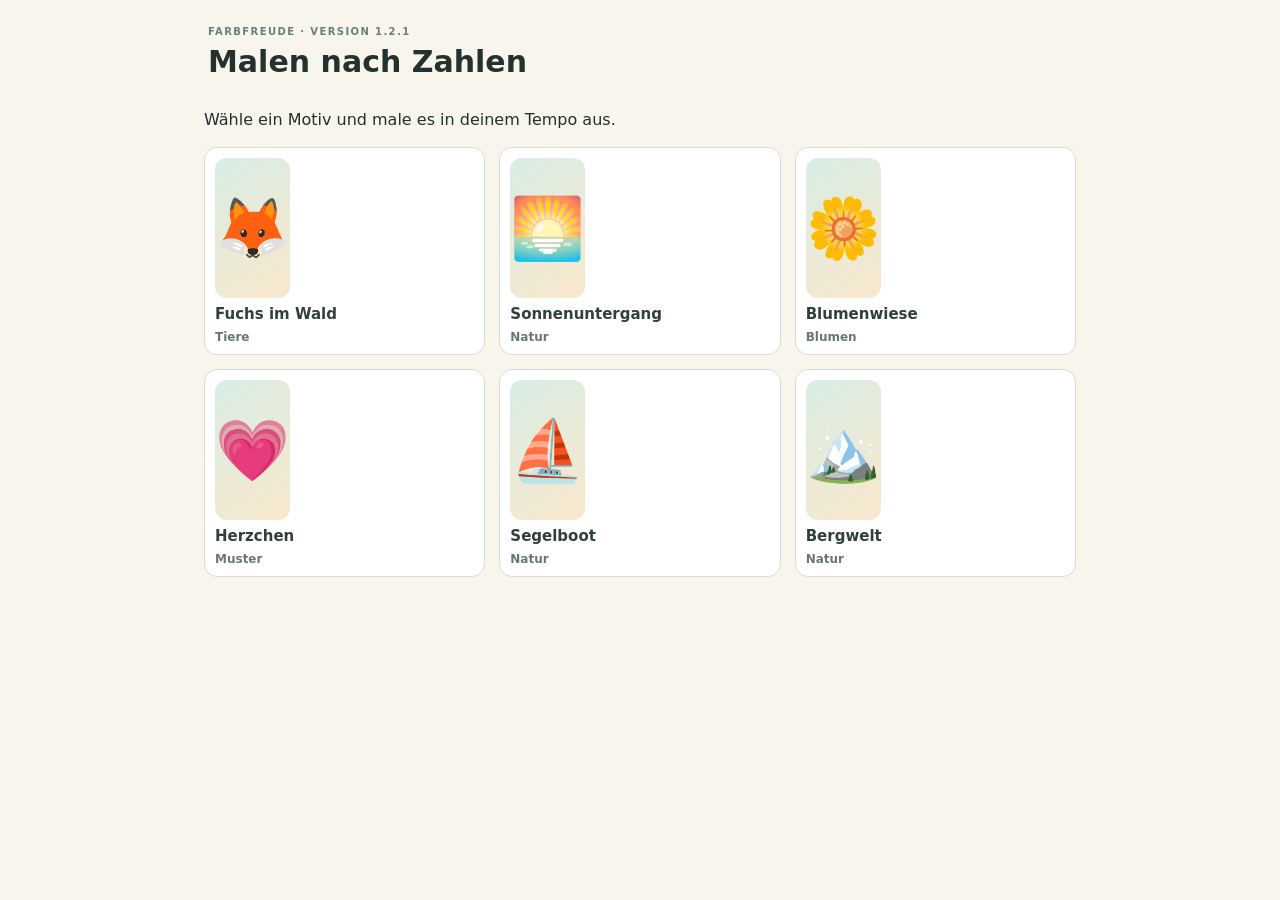
==== commit 790232bd: "Add files via upload" ====
--- a/index.html
+++ b/index.html
@@ -3,7 +3,7 @@
 
 [hidden]{display:none!important}.cards{display:grid;grid-template-columns:repeat(2,minmax(0,1fr));gap:14px;margin:18px 0}.motif{text-align:left;display:flex;flex-direction:column;gap:7px;padding:10px;min-width:0}.motif strong{font-size:15px}.motif span{font-size:12px;color:#68786f}.thumb{height:140px;background:linear-gradient(145deg,#d8eee4,#f9e7cc);border-radius:12px;display:grid;place-items:center;font-size:60px}@media(min-width:700px){.cards{grid-template-columns:repeat(3,minmax(0,1fr))}}
 
-</style></head><body><header><div><small>FARBFREUDE · VERSION 1.2</small><h1>Malen nach Zahlen</h1></div><button id="home" hidden>← Galerie</button></header><main><section id="gallery"><p>Wähle ein Motiv und male es in deinem Tempo aus.</p><div id="cards" class="cards"></div></section><section id="game" hidden><div class="top"><strong id="status">Motiv wird geladen …</strong><strong id="percent">0 %</strong></div><div class="bar"><div id="progress"></div></div><div id="viewport"><svg id="art" xmlns="http://www.w3.org/2000/svg" role="img" aria-label="Nummeriertes Ausmalbild"><g id="scene"><g id="shapes"></g><g id="numbers"></g></g></svg><div class="tip">Tippen: malen · Zwei Finger: zoomen</div></div><div class="tools"><button id="mode" aria-pressed="false">✋ Verschieben: Aus</button><button id="fit">Ansicht zurücksetzen</button><button id="reset">Neu beginnen</button></div><p class="palette-title">Wähle eine Farbe</p><div id="palette" role="group" aria-label="Farben"></div><p class="foot" id="hint">Passende Flächen werden hervorgehoben.</p></section></main><script>
+</style></head><body><header><div><small>FARBFREUDE · VERSION 1.2.1</small><h1>Malen nach Zahlen</h1></div><button id="home" hidden>← Galerie</button></header><main><section id="gallery"><p>Wähle ein Motiv und male es in deinem Tempo aus.</p><div id="cards" class="cards"></div></section><section id="game" hidden><div class="top"><strong id="status">Motiv wird geladen …</strong><strong id="percent">0 %</strong></div><div class="bar"><div id="progress"></div></div><div id="viewport"><svg id="art" xmlns="http://www.w3.org/2000/svg" role="img" aria-label="Nummeriertes Ausmalbild"><g id="scene"><g id="shapes"></g><g id="numbers"></g></g></svg><div class="tip">Tippen: malen · Zwei Finger: zoomen</div></div><div class="tools"><button id="mode" aria-pressed="false">✋ Verschieben: Aus</button><button id="fit">Ansicht zurücksetzen</button><button id="reset">Neu beginnen</button></div><p class="palette-title">Wähle eine Farbe</p><div id="palette" role="group" aria-label="Farben"></div><p class="foot" id="hint">Passende Flächen werden hervorgehoben.</p></section></main><script>
 'use strict';
 const MOTIVES={"fox-001":{"data":{"schemaVersion":1,"imageId":"fox-001","width":640,"height":640,"palette":[{"id":1,"color":"#d7eef7"},{"id":2,"color":"#f8e7b0"},{"id":3,"color":"#77b66b"},{"id":4,"color":"#d78a48"},{"id":5,"color":"#f8e3c3"},{"id":6,"color":"#4e9d6e"},{"id":7,"color":"#b56a3b"},{"id":8,"color":"#eeb7a4"},{"id":9,"color":"#423c3b"},{"id":10,"color":"#684b4b"}],"regions":[{"id":"r0001","colorId":1,"pathId":"r0001","label":[0,0],"area":154221},{"id":"r0002","colorId":3,"pathId":"r0002","label":[374,639],"area":58383},{"id":"r0003","colorId":10,"pathId":"r0003","label":[320,385],"area":2394},{"id":"r0004","colorId":2,"pathId":"r0004","label":[306,120],"area":80001},{"id":"r0005","colorId":4,"pathId":"r0005","label":[313,242],"area":44785},{"id":"r0006","colorId":6,"pathId":"r0006","label":[160,500],"area":5965},{"id":"r0007","colorId":6,"pathId":"r0007","label":[498,507],"area":6306},{"id":"r0008","colorId":5,"pathId":"r0008","label":[242,411],"area":41507},{"id":"r0009","colorId":7,"pathId":"r0009","label":[206,137],"area":4730},{"id":"r0010","colorId":7,"pathId":"r0010","label":[434,137],"area":4714},{"id":"r0011","colorId":8,"pathId":"r0011","label":[214,191],"area":1899},{"id":"r0012","colorId":8,"pathId":"r0012","label":[426,191],"area":1905},{"id":"r0013","colorId":9,"pathId":"r0013","label":[235,300],"area":1391},{"id":"r0014","colorId":9,"pathId":"r0014","label":[404,300],"area":1399}]},"svg":"<svg xmlns=\"http://www.w3.org/2000/svg\" viewBox=\"0 0 640 640\">\n<path id=\"r0001\" d=\"M0 0 L0 639 L119 639 L93 604 L88 571 L100 538 L118 518 L115 494 L120 479 L103 457 L78 408 L69 380 L61 330 L62 290 L69 251 L90 197 L127 143 L154 117 L186 94 L240 69 L305 57 L374 62 L440 86 L495 125 L518 149 L544 186 L561 221 L573 261 L578 290 L578 341 L561 410 L544 445 L526 471 L542 496 L541 519 L560 542 L570 571 L565 603 L539 639 L639 639 L639 0 Z\" fill-rule=\"evenodd\"/>\n<path id=\"r0002\" d=\"M89 571 L89 585 L94 604 L103 620 L120 639 L538 639 L548 629 L558 615 L564 603 L569 584 L569 571 L567 561 L561 546 L552 532 L541 520 L537 530 L525 543 L509 551 L491 552 L481 549 L468 541 L460 532 L455 523 L452 513 L453 496 L464 475 L441 467 L436 468 L417 482 L410 484 L395 494 L382 499 L380 501 L366 506 L331 512 L309 512 L274 506 L243 493 L230 484 L223 482 L207 470 L195 474 L188 467 L197 475 L201 481 L205 493 L204 512 L197 525 L188 534 L178 540 L166 543 L154 543 L142 540 L132 534 L123 525 L119 518 L101 538 L94 552 Z\" fill-rule=\"evenodd\"/>\n<path id=\"r0003\" d=\"M300 370 L293 378 L293 390 L294 392 L302 400 L310 404 L314 404 L315 405 L306 414 L306 415 L300 421 L298 425 L295 428 L297 427 L302 427 L306 425 L309 425 L315 422 L325 422 L331 425 L336 425 L338 427 L343 427 L345 428 L344 426 L325 406 L326 404 L330 404 L338 400 L346 392 L347 390 L347 381 L346 380 L346 377 L344 375 L344 374 L340 370 L330 365 L310 365 Z\" fill-rule=\"evenodd\"/>\n<path id=\"r0004\" d=\"M104 174 L86 207 L71 247 L63 290 L62 330 L70 380 L79 408 L104 457 L121 479 L132 466 L154 457 L178 460 L195 473 L206 470 L180 446 L158 414 L149 393 L141 355 L142 326 L149 295 L162 268 L176 248 L155 252 L200 106 L269 188 L308 181 L342 182 L371 188 L441 107 L483 244 L483 253 L463 247 L482 275 L492 300 L498 326 L498 363 L493 387 L482 414 L465 440 L439 466 L465 475 L487 462 L508 462 L526 470 L537 455 L560 410 L574 360 L577 341 L577 290 L572 261 L560 221 L537 176 L512 143 L495 126 L454 95 L421 78 L369 62 L335 58 L305 58 L266 63 L219 78 L180 99 L146 125 L128 143 Z\" fill-rule=\"evenodd\"/>\n<path id=\"r0005\" d=\"M199 221 L203 222 L180 244 L159 275 L150 295 L142 334 L144 370 L153 401 L159 414 L173 436 L197 462 L226 482 L208 465 L195 446 L187 425 L186 398 L190 379 L202 356 L225 332 L235 325 L228 323 L221 316 L217 305 L219 287 L231 275 L242 276 L252 287 L254 305 L250 317 L268 309 L300 302 L340 302 L372 309 L390 317 L386 305 L386 295 L390 284 L399 275 L411 276 L420 286 L423 295 L423 305 L419 316 L410 325 L406 326 L418 335 L440 359 L450 379 L454 398 L452 428 L444 448 L432 465 L414 482 L437 467 L464 440 L481 414 L492 387 L497 363 L497 326 L491 300 L481 275 L464 249 L437 222 L441 221 L435 221 L424 212 L398 199 L398 197 L396 198 L372 188 L367 189 L364 187 L332 182 L298 183 L275 187 L273 189 L269 189 L267 187 L268 188 L266 190 L244 198 L240 195 L243 198 L231 203 L205 221 Z\" fill-rule=\"evenodd\"/>\n<path id=\"r0006\" d=\"M154 458 L153 459 L149 459 L143 462 L140 462 L138 463 L136 465 L132 467 L124 475 L124 476 L120 481 L119 485 L117 488 L117 493 L116 494 L116 506 L117 507 L117 512 L119 515 L120 519 L122 521 L124 525 L132 533 L142 539 L145 539 L149 541 L153 541 L154 542 L166 542 L167 541 L171 541 L175 539 L178 539 L182 537 L184 535 L188 533 L196 525 L196 524 L200 519 L201 515 L203 512 L203 508 L204 507 L204 493 L203 492 L203 488 L201 485 L201 483 L196 475 L195 475 L185 465 L178 461 L175 461 L171 459 L167 459 L166 458 Z\" fill-rule=\"evenodd\"/>\n<path id=\"r0007\" d=\"M487 463 L484 465 L482 465 L474 469 L472 471 L468 473 L461 481 L455 493 L455 495 L454 496 L454 500 L453 501 L453 513 L454 514 L454 517 L455 518 L456 523 L458 525 L461 532 L468 540 L469 540 L475 545 L481 548 L483 548 L487 550 L490 550 L491 551 L504 551 L505 550 L509 550 L512 548 L514 548 L521 545 L524 542 L525 542 L536 530 L539 524 L540 518 L541 517 L541 514 L542 513 L542 501 L541 500 L541 496 L536 484 L531 478 L531 477 L524 470 L522 470 L518 468 L516 466 L514 466 L508 463 Z\" fill-rule=\"evenodd\"/>\n<path id=\"r0008\" d=\"M206 352 L206 353 L203 356 L200 362 L196 367 L196 369 L193 374 L193 376 L191 379 L191 381 L189 385 L189 388 L188 389 L188 397 L187 398 L187 415 L188 416 L188 425 L189 426 L189 428 L191 430 L191 434 L196 444 L196 446 L200 451 L201 454 L203 456 L205 460 L209 464 L209 465 L217 473 L218 473 L227 482 L227 483 L230 483 L238 489 L253 497 L255 497 L260 500 L265 501 L268 503 L270 503 L274 505 L279 505 L283 507 L287 507 L288 508 L292 508 L293 509 L299 509 L300 510 L308 510 L309 511 L331 511 L332 510 L347 509 L348 508 L357 507 L361 505 L366 505 L367 504 L372 503 L375 501 L380 500 L382 498 L387 497 L395 493 L400 489 L402 489 L410 483 L413 483 L413 482 L429 466 L431 465 L431 464 L439 454 L440 451 L443 448 L443 446 L449 434 L449 430 L451 428 L451 422 L452 421 L452 416 L453 415 L453 398 L452 397 L452 392 L451 391 L451 388 L449 384 L449 379 L439 359 L434 354 L431 349 L418 336 L413 333 L404 325 L398 324 L391 318 L389 318 L387 316 L382 315 L372 310 L367 310 L364 308 L361 308 L360 307 L357 307 L356 306 L353 306 L352 305 L341 304 L340 303 L300 303 L299 304 L294 304 L293 305 L283 306 L279 308 L276 308 L273 310 L268 310 L265 312 L263 312 L260 314 L258 314 L250 318 L249 317 L242 324 L236 325 L233 328 L225 333 Z M300 369 L310 364 L330 364 L340 369 L345 374 L345 375 L347 377 L347 380 L348 381 L348 390 L347 392 L338 401 L330 405 L326 405 L326 406 L334 414 L334 415 L345 426 L346 428 L345 429 L343 428 L338 428 L336 426 L331 426 L325 423 L315 423 L309 426 L306 426 L302 428 L297 428 L296 429 L294 428 L297 425 L299 421 L305 415 L305 414 L314 405 L310 405 L302 401 L293 392 L292 390 L292 378 Z\" fill-rule=\"evenodd\"/>\n<path id=\"r0009\" d=\"M200 107 L198 114 L197 115 L197 119 L196 120 L196 122 L193 129 L193 132 L190 138 L190 143 L188 146 L187 152 L184 158 L183 164 L181 167 L181 172 L180 173 L180 175 L179 176 L179 178 L178 179 L178 181 L175 188 L175 192 L173 194 L172 202 L170 205 L169 211 L166 217 L166 222 L163 228 L163 231 L162 232 L162 234 L161 235 L161 237 L158 244 L158 248 L156 252 L162 251 L163 250 L167 250 L174 247 L177 247 L179 245 L179 244 L197 226 L198 226 L202 222 L187 222 L186 220 L188 217 L188 214 L189 213 L189 207 L191 204 L191 201 L192 200 L192 197 L193 196 L193 190 L196 186 L196 184 L197 183 L197 177 L198 176 L199 170 L202 163 L202 160 L203 159 L204 153 L206 151 L208 153 L210 157 L218 166 L220 170 L227 177 L230 182 L234 186 L236 190 L243 197 L247 195 L258 192 L261 190 L263 190 L267 188 L264 183 L250 168 L250 167 L242 158 L241 155 L233 147 L233 146 L228 141 L228 140 L224 136 L224 135 L210 120 L210 119 Z\" fill-rule=\"evenodd\"/>\n<path id=\"r0010\" d=\"M440 107 L434 114 L434 115 L429 120 L429 121 L421 129 L421 130 L416 135 L416 136 L412 140 L412 141 L406 147 L403 152 L398 157 L398 158 L389 168 L389 169 L376 183 L373 188 L379 191 L381 191 L382 192 L384 192 L385 193 L387 193 L388 194 L390 194 L397 197 L404 190 L404 189 L410 182 L412 178 L416 174 L419 169 L426 162 L426 161 L429 158 L430 155 L434 151 L436 153 L436 155 L437 156 L438 163 L439 164 L439 166 L441 170 L441 173 L442 174 L442 179 L443 180 L444 187 L446 190 L446 193 L448 197 L448 200 L449 201 L449 204 L450 205 L450 209 L451 210 L452 217 L454 221 L453 223 L452 222 L438 222 L442 226 L443 226 L460 243 L460 244 L462 246 L469 248 L470 249 L474 249 L475 250 L483 252 L483 250 L482 249 L482 244 L481 243 L481 241 L480 240 L480 238 L477 231 L477 228 L474 222 L474 217 L472 214 L471 208 L468 202 L468 199 L466 195 L466 191 L465 190 L465 188 L464 187 L464 185 L463 184 L463 182 L462 181 L462 179 L461 178 L461 176 L460 175 L460 173 L457 166 L457 162 L456 161 L456 159 L453 152 L453 149 L450 143 L450 138 L448 136 L447 129 L444 123 L444 120 L441 113 L441 109 Z\" fill-rule=\"evenodd\"/>\n<path id=\"r0011\" d=\"M206 152 L204 156 L203 163 L202 164 L202 166 L200 170 L200 173 L198 177 L198 183 L197 184 L196 188 L194 190 L194 196 L193 197 L192 204 L190 207 L190 213 L189 214 L189 217 L187 221 L198 221 L199 220 L205 220 L216 211 L228 205 L231 202 L233 202 L238 199 L242 198 L235 190 L233 186 L229 182 L226 177 L219 170 L217 166 L209 157 Z\" fill-rule=\"evenodd\"/>\n<path id=\"r0012\" d=\"M434 152 L431 155 L430 158 L427 161 L427 162 L420 169 L417 174 L413 178 L411 182 L407 186 L405 190 L399 196 L398 198 L402 199 L408 202 L410 204 L417 207 L419 209 L424 211 L429 216 L430 216 L435 220 L441 220 L442 221 L452 221 L453 222 L452 218 L451 217 L450 210 L449 209 L449 205 L448 204 L447 197 L445 193 L445 190 L443 187 L443 184 L442 183 L442 180 L441 179 L441 174 L440 173 L440 170 L439 169 L439 167 L437 163 L437 160 L436 159 L436 156 Z\" fill-rule=\"evenodd\"/>\n<path id=\"r0013\" d=\"M231 276 L229 277 L220 287 L220 290 L219 291 L219 294 L218 295 L218 305 L219 306 L220 313 L228 322 L232 323 L233 324 L238 324 L239 323 L242 323 L251 313 L251 310 L252 309 L252 306 L253 305 L253 295 L252 294 L251 287 L242 277 L240 276 Z\" fill-rule=\"evenodd\"/>\n<path id=\"r0014\" d=\"M399 276 L391 284 L390 286 L390 288 L388 291 L388 294 L387 295 L387 305 L388 306 L388 311 L391 315 L391 317 L398 323 L407 325 L408 324 L410 324 L418 316 L420 309 L421 308 L421 306 L422 305 L422 295 L421 294 L421 291 L419 288 L418 284 L411 277 L409 276 Z\" fill-rule=\"evenodd\"/>\n</svg>\n"},"sunset-001":{"data":{"schemaVersion":1,"imageId":"sunset-001","width":540,"height":540,"palette":[{"id":1,"color":"#B8E4F5"},{"id":2,"color":"#FFE1A3"},{"id":3,"color":"#FAAD71"},{"id":5,"color":"#8CCB95"},{"id":6,"color":"#4F9D87"},{"id":7,"color":"#7664A9"},{"id":9,"color":"#5B708C"}],"regions":[{"id":"r0001","colorId":1,"pathId":"r0001","label":[15.0,15.0]},{"id":"r0002","colorId":1,"pathId":"r0002","label":[45.0,15.0]},{"id":"r0003","colorId":1,"pathId":"r0003","label":[75.0,15.0]},{"id":"r0004","colorId":1,"pathId":"r0004","label":[105.0,15.0]},{"id":"r0005","colorId":1,"pathId":"r0005","label":[135.0,15.0]},{"id":"r0006","colorId":1,"pathId":"r0006","label":[165.0,15.0]},{"id":"r0007","colorId":1,"pathId":"r0007","label":[195.0,15.0]},{"id":"r0008","colorId":1,"pathId":"r0008","label":[225.0,15.0]},{"id":"r0009","colorId":1,"pathId":"r0009","label":[255.0,15.0]},{"id":"r0010","colorId":1,"pathId":"r0010","label":[285.0,15.0]},{"id":"r0011","colorId":1,"pathId":"r0011","label":[315.0,15.0]},{"id":"r0012","colorId":1,"pathId":"r0012","label":[345.0,15.0]},{"id":"r0013","colorId":1,"pathId":"r0013","label":[375.0,15.0]},{"id":"r0014","colorId":1,"pathId":"r0014","label":[405.0,15.0]},{"id":"r0015","colorId":1,"pathId":"r0015","label":[435.0,15.0]},{"id":"r0016","colorId":1,"pathId":"r0016","label":[465.0,15.0]},{"id":"r0017","colorId":1,"pathId":"r0017","label":[495.0,15.0]},{"id":"r0018","colorId":1,"pathId":"r0018","label":[525.0,15.0]},{"id":"r0019","colorId":1,"pathId":"r0019","label":[15.0,45.0]},{"id":"r0020","colorId":1,"pathId":"r0020","label":[45.0,45.0]},{"id":"r0021","colorId":1,"pathId":"r0021","label":[75.0,45.0]},{"id":"r0022","colorId":1,"pathId":"r0022","label":[105.0,45.0]},{"id":"r0023","colorId":1,"pathId":"r0023","label":[135.0,45.0]},{"id":"r0024","colorId":1,"pathId":"r0024","label":[165.0,45.0]},{"id":"r0025","colorId":1,"pathId":"r0025","label":[195.0,45.0]},{"id":"r0026","colorId":1,"pathId":"r0026","label":[225.0,45.0]},{"id":"r0027","colorId":1,"pathId":"r0027","label":[255.0,45.0]},{"id":"r0028","colorId":1,"pathId":"r0028","label":[285.0,45.0]},{"id":"r0029","colorId":1,"pathId":"r0029","label":[315.0,45.0]},{"id":"r0030","colorId":1,"pathId":"r0030","label":[345.0,45.0]},{"id":"r0031","colorId":1,"pathId":"r0031","label":[375.0,45.0]},{"id":"r0032","colorId":1,"pathId":"r0032","label":[405.0,45.0]},{"id":"r0033","colorId":1,"pathId":"r0033","label":[435.0,45.0]},{"id":"r0034","colorId":1,"pathId":"r0034","label":[465.0,45.0]},{"id":"r0035","colorId":1,"pathId":"r0035","label":[495.0,45.0]},{"id":"r0036","colorId":1,"pathId":"r0036","label":[525.0,45.0]},{"id":"r0037","colorId":1,"pathId":"r0037","label":[15.0,75.0]},{"id":"r0038","colorId":1,"pathId":"r0038","label":[45.0,75.0]},{"id":"r0039","colorId":1,"pathId":"r0039","label":[75.0,75.0]},{"id":"r0040","colorId":1,"pathId":"r0040","label":[105.0,75.0]},{"id":"r0041","colorId":1,"pathId":"r0041","label":[135.0,75.0]},{"id":"r0042","colorId":1,"pathId":"r0042","label":[165.0,75.0]},{"id":"r0043","colorId":1,"pathId":"r0043","label":[195.0,75.0]},{"id":"r0044","colorId":1,"pathId":"r0044","label":[225.0,75.0]},{"id":"r0045","colorId":1,"pathId":"r0045","label":[255.0,75.0]},{"id":"r0046","colorId":1,"pathId":"r0046","label":[285.0,75.0]},{"id":"r0047","colorId":1,"pathId":"r0047","label":[315.0,75.0]},{"id":"r0048","colorId":1,"pathId":"r0048","label":[345.0,75.0]},{"id":"r0049","colorId":1,"pathId":"r0049","label":[375.0,75.0]},{"id":"r0050","colorId":1,"pathId":"r0050","label":[405.0,75.0]},{"id":"r0051","colorId":1,"pathId":"r0051","label":[435.0,75.0]},{"id":"r0052","colorId":1,"pathId":"r0052","label":[465.0,75.0]},{"id":"r0053","colorId":1,"pathId":"r0053","label":[495.0,75.0]},{"id":"r0054","colorId":1,"pathId":"r0054","label":[525.0,75.0]},{"id":"r0055","colorId":1,"pathId":"r0055","label":[15.0,105.0]},{"id":"r0056","colorId":1,"pathId":"r0056","label":[45.0,105.0]},{"id":"r0057","colorId":1,"pathId":"r0057","label":[75.0,105.0]},{"id":"r0058","colorId":1,"pathId":"r0058","label":[105.0,105.0]},{"id":"r0059","colorId":1,"pathId":"r0059","label":[135.0,105.0]},{"id":"r0060","colorId":1,"pathId":"r0060","label":[165.0,105.0]},{"id":"r0061","colorId":1,"pathId":"r0061","label":[195.0,105.0]},{"id":"r0062","colorId":1,"pathId":"r0062","label":[225.0,105.0]},{"id":"r0063","colorId":1,"pathId":"r0063","label":[255.0,105.0]},{"id":"r0064","colorId":1,"pathId":"r0064","label":[285.0,105.0]},{"id":"r0065","colorId":1,"pathId":"r0065","label":[315.0,105.0]},{"id":"r0066","colorId":1,"pathId":"r0066","label":[345.0,105.0]},{"id":"r0067","colorId":1,"pathId":"r0067","label":[375.0,105.0]},{"id":"r0068","colorId":1,"pathId":"r0068","label":[405.0,105.0]},{"id":"r0069","colorId":1,"pathId":"r0069","label":[435.0,105.0]},{"id":"r0070","colorId":1,"pathId":"r0070","label":[465.0,105.0]},{"id":"r0071","colorId":1,"pathId":"r0071","label":[495.0,105.0]},{"id":"r0072","colorId":1,"pathId":"r0072","label":[525.0,105.0]},{"id":"r0073","colorId":1,"pathId":"r0073","label":[15.0,135.0]},{"id":"r0074","colorId":1,"pathId":"r0074","label":[45.0,135.0]},{"id":"r0075","colorId":1,"pathId":"r0075","label":[75.0,135.0]},{"id":"r0076","colorId":1,"pathId":"r0076","label":[105.0,135.0]},{"id":"r0077","colorId":1,"pathId":"r0077","label":[135.0,135.0]},{"id":"r0078","colorId":1,"pathId":"r0078","label":[165.0,135.0]},{"id":"r0079","colorId":1,"pathId":"r0079","label":[195.0,135.0]},{"id":"r0080","colorId":1,"pathId":"r0080","label":[225.0,135.0]},{"id":"r0081","colorId":1,"pathId":"r0081","label":[255.0,135.0]},{"id":"r0082","colorId":1,"pathId":"r0082","label":[285.0,135.0]},{"id":"r0083","colorId":1,"pathId":"r0083","label":[315.0,135.0]},{"id":"r0084","colorId":1,"pathId":"r0084","label":[345.0,135.0]},{"id":"r0085","colorId":1,"pathId":"r0085","label":[375.0,135.0]},{"id":"r0086","colorId":1,"pathId":"r0086","label":[405.0,135.0]},{"id":"r0087","colorId":1,"pathId":"r0087","label":[435.0,135.0]},{"id":"r0088","colorId":1,"pathId":"r0088","label":[465.0,135.0]},{"id":"r0089","colorId":1,"pathId":"r0089","label":[495.0,135.0]},{"id":"r0090","colorId":1,"pathId":"r0090","label":[525.0,135.0]},{"id":"r0091","colorId":2,"pathId":"r0091","label":[15.0,165.0]},{"id":"r0092","colorId":2,"pathId":"r0092","label":[45.0,165.0]},{"id":"r0093","colorId":2,"pathId":"r0093","label":[75.0,165.0]},{"id":"r0094","colorId":2,"pathId":"r0094","label":[105.0,165.0]},{"id":"r0095","colorId":2,"pathId":"r0095","label":[135.0,165.0]},{"id":"r0096","colorId":2,"pathId":"r0096","label":[165.0,165.0]},{"id":"r0097","colorId":2,"pathId":"r0097","label":[195.0,165.0]},{"id":"r0098","colorId":2,"pathId":"r0098","label":[225.0,165.0]},{"id":"r0099","colorId":3,"pathId":"r0099","label":[255.0,165.0]},{"id":"r0100","colorId":3,"pathId":"r0100","label":[285.0,165.0]},{"id":"r0101","colorId":3,"pathId":"r0101","label":[315.0,165.0]},{"id":"r0102","colorId":2,"pathId":"r0102","label":[345.0,165.0]},{"id":"r0103","colorId":2,"pathId":"r0103","label":[375.0,165.0]},{"id":"r0104","colorId":2,"pathId":"r0104","label":[405.0,165.0]},{"id":"r0105","colorId":2,"pathId":"r0105","label":[435.0,165.0]},{"id":"r0106","colorId":2,"pathId":"r0106","label":[465.0,165.0]},{"id":"r0107","colorId":2,"pathId":"r0107","label":[495.0,165.0]},{"id":"r0108","colorId":2,"pathId":"r0108","label":[525.0,165.0]},{"id":"r0109","colorId":2,"pathId":"r0109","label":[15.0,195.0]},{"id":"r0110","colorId":2,"pathId":"r0110","label":[45.0,195.0]},{"id":"r0111","colorId":2,"pathId":"r0111","label":[75.0,195.0]},{"id":"r0112","colorId":2,"pathId":"r0112","label":[105.0,195.0]},{"id":"r0113","colorId":2,"pathId":"r0113","label":[135.0,195.0]},{"id":"r0114","colorId":2,"pathId":"r0114","label":[165.0,195.0]},{"id":"r0115","colorId":2,"pathId":"r0115","label":[195.0,195.0]},{"id":"r0116","colorId":3,"pathId":"r0116","label":[225.0,195.0]},{"id":"r0117","colorId":3,"pathId":"r0117","label":[255.0,195.0]},{"id":"r0118","colorId":3,"pathId":"r0118","label":[285.0,195.0]},{"id":"r0119","colorId":3,"pathId":"r0119","label":[315.0,195.0]},{"id":"r0120","colorId":2,"pathId":"r0120","label":[345.0,195.0]},{"id":"r0121","colorId":2,"pathId":"r0121","label":[375.0,195.0]},{"id":"r0122","colorId":2,"pathId":"r0122","label":[405.0,195.0]},{"id":"r0123","colorId":2,"pathId":"r0123","label":[435.0,195.0]},{"id":"r0124","colorId":2,"pathId":"r0124","label":[465.0,195.0]},{"id":"r0125","colorId":2,"pathId":"r0125","label":[495.0,195.0]},{"id":"r0126","colorId":2,"pathId":"r0126","label":[525.0,195.0]},{"id":"r0127","colorId":2,"pathId":"r0127","label":[15.0,225.0]},{"id":"r0128","colorId":2,"pathId":"r0128","label":[45.0,225.0]},{"id":"r0129","colorId":2,"pathId":"r0129","label":[75.0,225.0]},{"id":"r0130","colorId":2,"pathId":"r0130","label":[105.0,225.0]},{"id":"r0131","colorId":2,"pathId":"r0131","label":[135.0,225.0]},{"id":"r0132","colorId":2,"pathId":"r0132","label":[165.0,225.0]},{"id":"r0133","colorId":2,"pathId":"r0133","label":[195.0,225.0]},{"id":"r0134","colorId":3,"pathId":"r0134","label":[225.0,225.0]},{"id":"r0135","colorId":3,"pathId":"r0135","label":[255.0,225.0]},{"id":"r0136","colorId":3,"pathId":"r0136","label":[285.0,225.0]},{"id":"r0137","colorId":3,"pathId":"r0137","label":[315.0,225.0]},{"id":"r0138","colorId":2,"pathId":"r0138","label":[345.0,225.0]},{"id":"r0139","colorId":2,"pathId":"r0139","label":[375.0,225.0]},{"id":"r0140","colorId":2,"pathId":"r0140","label":[405.0,225.0]},{"id":"r0141","colorId":2,"pathId":"r0141","label":[435.0,225.0]},{"id":"r0142","colorId":2,"pathId":"r0142","label":[465.0,225.0]},{"id":"r0143","colorId":2,"pathId":"r0143","label":[495.0,225.0]},{"id":"r0144","colorId":2,"pathId":"r0144","label":[525.0,225.0]},{"id":"r0145","colorId":2,"pathId":"r0145","label":[15.0,255.0]},{"id":"r0146","colorId":2,"pathId":"r0146","label":[45.0,255.0]},{"id":"r0147","colorId":2,"pathId":"r0147","label":[75.0,255.0]},{"id":"r0148","colorId":2,"pathId":"r0148","label":[105.0,255.0]},{"id":"r0149","colorId":2,"pathId":"r0149","label":[135.0,255.0]},{"id":"r0150","colorId":2,"pathId":"r0150","label":[165.0,255.0]},{"id":"r0151","colorId":2,"pathId":"r0151","label":[195.0,255.0]},{"id":"r0152","colorId":2,"pathId":"r0152","label":[225.0,255.0]},{"id":"r0153","colorId":3,"pathId":"r0153","label":[255.0,255.0]},{"id":"r0154","colorId":3,"pathId":"r0154","label":[285.0,255.0]},{"id":"r0155","colorId":3,"pathId":"r0155","label":[315.0,255.0]},{"id":"r0156","colorId":2,"pathId":"r0156","label":[345.0,255.0]},{"id":"r0157","colorId":2,"pathId":"r0157","label":[375.0,255.0]},{"id":"r0158","colorId":2,"pathId":"r0158","label":[405.0,255.0]},{"id":"r0159","colorId":2,"pathId":"r0159","label":[435.0,255.0]},{"id":"r0160","colorId":2,"pathId":"r0160","label":[465.0,255.0]},{"id":"r0161","colorId":2,"pathId":"r0161","label":[495.0,255.0]},{"id":"r0162","colorId":2,"pathId":"r0162","label":[525.0,255.0]},{"id":"r0163","colorId":2,"pathId":"r0163","label":[15.0,285.0]},{"id":"r0164","colorId":2,"pathId":"r0164","label":[45.0,285.0]},{"id":"r0165","colorId":2,"pathId":"r0165","label":[75.0,285.0]},{"id":"r0166","colorId":2,"pathId":"r0166","label":[105.0,285.0]},{"id":"r0167","colorId":2,"pathId":"r0167","label":[135.0,285.0]},{"id":"r0168","colorId":2,"pathId":"r0168","label":[165.0,285.0]},{"id":"r0169","colorId":2,"pathId":"r0169","label":[195.0,285.0]},{"id":"r0170","colorId":2,"pathId":"r0170","label":[225.0,285.0]},{"id":"r0171","colorId":2,"pathId":"r0171","label":[255.0,285.0]},{"id":"r0172","colorId":2,"pathId":"r0172","label":[285.0,285.0]},{"id":"r0173","colorId":2,"pathId":"r0173","label":[315.0,285.0]},{"id":"r0174","colorId":2,"pathId":"r0174","label":[345.0,285.0]},{"id":"r0175","colorId":2,"pathId":"r0175","label":[375.0,285.0]},{"id":"r0176","colorId":2,"pathId":"r0176","label":[405.0,285.0]},{"id":"r0177","colorId":2,"pathId":"r0177","label":[435.0,285.0]},{"id":"r0178","colorId":2,"pathId":"r0178","label":[465.0,285.0]},{"id":"r0179","colorId":2,"pathId":"r0179","label":[495.0,285.0]},{"id":"r0180","colorId":2,"pathId":"r0180","label":[525.0,285.0]},{"id":"r0181","colorId":5,"pathId":"r0181","label":[15.0,315.0]},{"id":"r0182","colorId":5,"pathId":"r0182","label":[45.0,315.0]},{"id":"r0183","colorId":5,"pathId":"r0183","label":[75.0,315.0]},{"id":"r0184","colorId":5,"pathId":"r0184","label":[105.0,315.0]},{"id":"r0185","colorId":5,"pathId":"r0185","label":[135.0,315.0]},{"id":"r0186","colorId":5,"pathId":"r0186","label":[165.0,315.0]},{"id":"r0187","colorId":5,"pathId":"r0187","label":[195.0,315.0]},{"id":"r0188","colorId":5,"pathId":"r0188","label":[225.0,315.0]},{"id":"r0189","colorId":5,"pathId":"r0189","label":[255.0,315.0]},{"id":"r0190","colorId":5,"pathId":"r0190","label":[285.0,315.0]},{"id":"r0191","colorId":5,"pathId":"r0191","label":[315.0,315.0]},{"id":"r0192","colorId":5,"pathId":"r0192","label":[345.0,315.0]},{"id":"r0193","colorId":5,"pathId":"r0193","label":[375.0,315.0]},{"id":"r0194","colorId":5,"pathId":"r0194","label":[405.0,315.0]},{"id":"r0195","colorId":5,"pathId":"r0195","label":[435.0,315.0]},{"id":"r0196","colorId":5,"pathId":"r0196","label":[465.0,315.0]},{"id":"r0197","colorId":5,"pathId":"r0197","label":[495.0,315.0]},{"id":"r0198","colorId":5,"pathId":"r0198","label":[525.0,315.0]},{"id":"r0199","colorId":5,"pathId":"r0199","label":[15.0,345.0]},{"id":"r0200","colorId":5,"pathId":"r0200","label":[45.0,345.0]},{"id":"r0201","colorId":5,"pathId":"r0201","label":[75.0,345.0]},{"id":"r0202","colorId":5,"pathId":"r0202","label":[105.0,345.0]},{"id":"r0203","colorId":5,"pathId":"r0203","label":[135.0,345.0]},{"id":"r0204","colorId":5,"pathId":"r0204","label":[165.0,345.0]},{"id":"r0205","colorId":5,"pathId":"r0205","label":[195.0,345.0]},{"id":"r0206","colorId":5,"pathId":"r0206","label":[225.0,345.0]},{"id":"r0207","colorId":5,"pathId":"r0207","label":[255.0,345.0]},{"id":"r0208","colorId":5,"pathId":"r0208","label":[285.0,345.0]},{"id":"r0209","colorId":5,"pathId":"r0209","label":[315.0,345.0]},{"id":"r0210","colorId":5,"pathId":"r0210","label":[345.0,345.0]},{"id":"r0211","colorId":5,"pathId":"r0211","label":[375.0,345.0]},{"id":"r0212","colorId":5,"pathId":"r0212","label":[405.0,345.0]},{"id":"r0213","colorId":5,"pathId":"r0213","label":[435.0,345.0]},{"id":"r0214","colorId":5,"pathId":"r0214","label":[465.0,345.0]},{"id":"r0215","colorId":5,"pathId":"r0215","label":[495.0,345.0]},{"id":"r0216","colorId":5,"pathId":"r0216","label":[525.0,345.0]},{"id":"r0217","colorId":6,"pathId":"r0217","label":[15.0,375.0]},{"id":"r0218","colorId":6,"pathId":"r0218","label":[45.0,375.0]},{"id":"r0219","colorId":6,"pathId":"r0219","label":[75.0,375.0]},{"id":"r0220","colorId":6,"pathId":"r0220","label":[105.0,375.0]},{"id":"r0221","colorId":6,"pathId":"r0221","label":[135.0,375.0]},{"id":"r0222","colorId":6,"pathId":"r0222","label":[165.0,375.0]},{"id":"r0223","colorId":7,"pathId":"r0223","label":[195.0,375.0]},{"id":"r0224","colorId":7,"pathId":"r0224","label":[225.0,375.0]},{"id":"r0225","colorId":6,"pathId":"r0225","label":[255.0,375.0]},{"id":"r0226","colorId":6,"pathId":"r0226","label":[285.0,375.0]},{"id":"r0227","colorId":6,"pathId":"r0227","label":[315.0,375.0]},{"id":"r0228","colorId":6,"pathId":"r0228","label":[345.0,375.0]},{"id":"r0229","colorId":6,"pathId":"r0229","label":[375.0,375.0]},{"id":"r0230","colorId":6,"pathId":"r0230","label":[405.0,375.0]},{"id":"r0231","colorId":6,"pathId":"r0231","label":[435.0,375.0]},{"id":"r0232","colorId":7,"pathId":"r0232","label":[465.0,375.0]},{"id":"r0233","colorId":7,"pathId":"r0233","label":[495.0,375.0]},{"id":"r0234","colorId":7,"pathId":"r0234","label":[525.0,375.0]},{"id":"r0235","colorId":7,"pathId":"r0235","label":[15.0,405.0]},{"id":"r0236","colorId":6,"pathId":"r0236","label":[45.0,405.0]},{"id":"r0237","colorId":6,"pathId":"r0237","label":[75.0,405.0]},{"id":"r0238","colorId":7,"pathId":"r0238","label":[105.0,405.0]},{"id":"r0239","colorId":7,"pathId":"r0239","label":[135.0,405.0]},{"id":"r0240","colorId":7,"pathId":"r0240","label":[165.0,405.0]},{"id":"r0241","colorId":7,"pathId":"r0241","label":[195.0,405.0]},{"id":"r0242","colorId":9,"pathId":"r0242","label":[225.0,405.0]},{"id":"r0243","colorId":7,"pathId":"r0243","label":[255.0,405.0]},{"id":"r0244","colorId":7,"pathId":"r0244","label":[285.0,405.0]},{"id":"r0245","colorId":7,"pathId":"r0245","label":[315.0,405.0]},{"id":"r0246","colorId":6,"pathId":"r0246","label":[345.0,405.0]},{"id":"r0247","colorId":6,"pathId":"r0247","label":[375.0,405.0]},{"id":"r0248","colorId":7,"pathId":"r0248","label":[405.0,405.0]},{"id":"r0249","colorId":7,"pathId":"r0249","label":[435.0,405.0]},{"id":"r0250","colorId":7,"pathId":"r0250","label":[465.0,405.0]},{"id":"r0251","colorId":7,"pathId":"r0251","label":[495.0,405.0]},{"id":"r0252","colorId":9,"pathId":"r0252","label":[525.0,405.0]},{"id":"r0253","colorId":7,"pathId":"r0253","label":[15.0,435.0]},{"id":"r0254","colorId":9,"pathId":"r0254","label":[45.0,435.0]},{"id":"r0255","colorId":7,"pathId":"r0255","label":[75.0,435.0]},{"id":"r0256","colorId":7,"pathId":"r0256","label":[105.0,435.0]},{"id":"r0257","colorId":7,"pathId":"r0257","label":[135.0,435.0]},{"id":"r0258","colorId":7,"pathId":"r0258","label":[165.0,435.0]},{"id":"r0259","colorId":9,"pathId":"r0259","label":[195.0,435.0]},{"id":"r0260","colorId":7,"pathId":"r0260","label":[225.0,435.0]},{"id":"r0261","colorId":7,"pathId":"r0261","label":[255.0,435.0]},{"id":"r0262","colorId":7,"pathId":"r0262","label":[285.0,435.0]},{"id":"r0263","colorId":7,"pathId":"r0263","label":[315.0,435.0]},{"id":"r0264","colorId":9,"pathId":"r0264","label":[345.0,435.0]},{"id":"r0265","colorId":7,"pathId":"r0265","label":[375.0,435.0]},{"id":"r0266","colorId":7,"pathId":"r0266","label":[405.0,435.0]},{"id":"r0267","colorId":7,"pathId":"r0267","label":[435.0,435.0]},{"id":"r0268","colorId":7,"pathId":"r0268","label":[465.0,435.0]},{"id":"r0269","colorId":9,"pathId":"r0269","label":[495.0,435.0]},{"id":"r0270","colorId":7,"pathId":"r0270","label":[525.0,435.0]},{"id":"r0271","colorId":9,"pathId":"r0271","label":[15.0,465.0]},{"id":"r0272","colorId":7,"pathId":"r0272","label":[45.0,465.0]},{"id":"r0273","colorId":7,"pathId":"r0273","label":[75.0,465.0]},{"id":"r0274","colorId":7,"pathId":"r0274","label":[105.0,465.0]},{"id":"r0275","colorId":7,"pathId":"r0275","label":[135.0,465.0]},{"id":"r0276","colorId":9,"pathId":"r0276","label":[165.0,465.0]},{"id":"r0277","colorId":7,"pathId":"r0277","label":[195.0,465.0]},{"id":"r0278","colorId":7,"pathId":"r0278","label":[225.0,465.0]},{"id":"r0279","colorId":7,"pathId":"r0279","label":[255.0,465.0]},{"id":"r0280","colorId":7,"pathId":"r0280","label":[285.0,465.0]},{"id":"r0281","colorId":9,"pathId":"r0281","label":[315.0,465.0]},{"id":"r0282","colorId":7,"pathId":"r0282","label":[345.0,465.0]},{"id":"r0283","colorId":7,"pathId":"r0283","label":[375.0,465.0]},{"id":"r0284","colorId":7,"pathId":"r0284","label":[405.0,465.0]},{"id":"r0285","colorId":7,"pathId":"r0285","label":[435.0,465.0]},{"id":"r0286","colorId":9,"pathId":"r0286","label":[465.0,465.0]},{"id":"r0287","colorId":7,"pathId":"r0287","label":[495.0,465.0]},{"id":"r0288","colorId":7,"pathId":"r0288","label":[525.0,465.0]},{"id":"r0289","colorId":7,"pathId":"r0289","label":[15.0,495.0]},{"id":"r0290","colorId":7,"pathId":"r0290","label":[45.0,495.0]},{"id":"r0291","colorId":7,"pathId":"r0291","label":[75.0,495.0]},{"id":"r0292","colorId":7,"pathId":"r0292","label":[105.0,495.0]},{"id":"r0293","colorId":9,"pathId":"r0293","label":[135.0,495.0]},{"id":"r0294","colorId":7,"pathId":"r0294","label":[165.0,495.0]},{"id":"r0295","colorId":7,"pathId":"r0295","label":[195.0,495.0]},{"id":"r0296","colorId":7,"pathId":"r0296","label":[225.0,495.0]},{"id":"r0297","colorId":7,"pathId":"r0297","label":[255.0,495.0]},{"id":"r0298","colorId":9,"pathId":"r0298","label":[285.0,495.0]},{"id":"r0299","colorId":7,"pathId":"r0299","label":[315.0,495.0]},{"id":"r0300","colorId":7,"pathId":"r0300","label":[345.0,495.0]},{"id":"r0301","colorId":7,"pathId":"r0301","label":[375.0,495.0]},{"id":"r0302","colorId":7,"pathId":"r0302","label":[405.0,495.0]},{"id":"r0303","colorId":9,"pathId":"r0303","label":[435.0,495.0]},{"id":"r0304","colorId":7,"pathId":"r0304","label":[465.0,495.0]},{"id":"r0305","colorId":7,"pathId":"r0305","label":[495.0,495.0]},{"id":"r0306","colorId":7,"pathId":"r0306","label":[525.0,495.0]},{"id":"r0307","colorId":7,"pathId":"r0307","label":[15.0,525.0]},{"id":"r0308","colorId":7,"pathId":"r0308","label":[45.0,525.0]},{"id":"r0309","colorId":7,"pathId":"r0309","label":[75.0,525.0]},{"id":"r0310","colorId":9,"pathId":"r0310","label":[105.0,525.0]},{"id":"r0311","colorId":7,"pathId":"r0311","label":[135.0,525.0]},{"id":"r0312","colorId":7,"pathId":"r0312","label":[165.0,525.0]},{"id":"r0313","colorId":7,"pathId":"r0313","label":[195.0,525.0]},{"id":"r0314","colorId":7,"pathId":"r0314","label":[225.0,525.0]},{"id":"r0315","colorId":9,"pathId":"r0315","label":[255.0,525.0]},{"id":"r0316","colorId":7,"pathId":"r0316","label":[285.0,525.0]},{"id":"r0317","colorId":7,"pathId":"r0317","label":[315.0,525.0]},{"id":"r0318","colorId":7,"pathId":"r0318","label":[345.0,525.0]},{"id":"r0319","colorId":7,"pathId":"r0319","label":[375.0,525.0]},{"id":"r0320","colorId":9,"pathId":"r0320","label":[405.0,525.0]},{"id":"r0321","colorId":7,"pathId":"r0321","label":[435.0,525.0]},{"id":"r0322","colorId":7,"pathId":"r0322","label":[465.0,525.0]},{"id":"r0323","colorId":7,"pathId":"r0323","label":[495.0,525.0]},{"id":"r0324","colorId":7,"pathId":"r0324","label":[525.0,525.0]}]},"svg":"<svg xmlns=\"http://www.w3.org/2000/svg\" viewBox=\"0 0 540 540\"><path id=\"r0001\" d=\"M0 0h30v30h-30z\"/><path id=\"r0002\" d=\"M30 0h30v30h-30z\"/><path id=\"r0003\" d=\"M60 0h30v30h-30z\"/><path id=\"r0004\" d=\"M90 0h30v30h-30z\"/><path id=\"r0005\" d=\"M120 0h30v30h-30z\"/><path id=\"r0006\" d=\"M150 0h30v30h-30z\"/><path id=\"r0007\" d=\"M180 0h30v30h-30z\"/><path id=\"r0008\" d=\"M210 0h30v30h-30z\"/><path id=\"r0009\" d=\"M240 0h30v30h-30z\"/><path id=\"r0010\" d=\"M270 0h30v30h-30z\"/><path id=\"r0011\" d=\"M300 0h30v30h-30z\"/><path id=\"r0012\" d=\"M330 0h30v30h-30z\"/><path id=\"r0013\" d=\"M360 0h30v30h-30z\"/><path id=\"r0014\" d=\"M390 0h30v30h-30z\"/><path id=\"r0015\" d=\"M420 0h30v30h-30z\"/><path id=\"r0016\" d=\"M450 0h30v30h-30z\"/><path id=\"r0017\" d=\"M480 0h30v30h-30z\"/><path id=\"r0018\" d=\"M510 0h30v30h-30z\"/><path id=\"r0019\" d=\"M0 30h30v30h-30z\"/><path id=\"r0020\" d=\"M30 30h30v30h-30z\"/><path id=\"r0021\" d=\"M60 30h30v30h-30z\"/><path id=\"r0022\" d=\"M90 30h30v30h-30z\"/><path id=\"r0023\" d=\"M120 30h30v30h-30z\"/><path id=\"r0024\" d=\"M150 30h30v30h-30z\"/><path id=\"r0025\" d=\"M180 30h30v30h-30z\"/><path id=\"r0026\" d=\"M210 30h30v30h-30z\"/><path id=\"r0027\" d=\"M240 30h30v30h-30z\"/><path id=\"r0028\" d=\"M270 30h30v30h-30z\"/><path id=\"r0029\" d=\"M300 30h30v30h-30z\"/><path id=\"r0030\" d=\"M330 30h30v30h-30z\"/><path id=\"r0031\" d=\"M360 30h30v30h-30z\"/><path id=\"r0032\" d=\"M390 30h30v30h-30z\"/><path id=\"r0033\" d=\"M420 30h30v30h-30z\"/><path id=\"r0034\" d=\"M450 30h30v30h-30z\"/><path id=\"r0035\" d=\"M480 30h30v30h-30z\"/><path id=\"r0036\" d=\"M510 30h30v30h-30z\"/><path id=\"r0037\" d=\"M0 60h30v30h-30z\"/><path id=\"r0038\" d=\"M30 60h30v30h-30z\"/><path id=\"r0039\" d=\"M60 60h30v30h-30z\"/><path id=\"r0040\" d=\"M90 60h30v30h-30z\"/><path id=\"r0041\" d=\"M120 60h30v30h-30z\"/><path id=\"r0042\" d=\"M150 60h30v30h-30z\"/><path id=\"r0043\" d=\"M180 60h30v30h-30z\"/><path id=\"r0044\" d=\"M210 60h30v30h-30z\"/><path id=\"r0045\" d=\"M240 60h30v30h-30z\"/><path id=\"r0046\" d=\"M270 60h30v30h-30z\"/><path id=\"r0047\" d=\"M300 60h30v30h-30z\"/><path id=\"r0048\" d=\"M330 60h30v30h-30z\"/><path id=\"r0049\" d=\"M360 60h30v30h-30z\"/><path id=\"r0050\" d=\"M390 60h30v30h-30z\"/><path id=\"r0051\" d=\"M420 60h30v30h-30z\"/><path id=\"r0052\" d=\"M450 60h30v30h-30z\"/><path id=\"r0053\" d=\"M480 60h30v30h-30z\"/><path id=\"r0054\" d=\"M510 60h30v30h-30z\"/><path id=\"r0055\" d=\"M0 90h30v30h-30z\"/><path id=\"r0056\" d=\"M30 90h30v30h-30z\"/><path id=\"r0057\" d=\"M60 90h30v30h-30z\"/><path id=\"r0058\" d=\"M90 90h30v30h-30z\"/><path id=\"r0059\" d=\"M120 90h30v30h-30z\"/><path id=\"r0060\" d=\"M150 90h30v30h-30z\"/><path id=\"r0061\" d=\"M180 90h30v30h-30z\"/><path id=\"r0062\" d=\"M210 90h30v30h-30z\"/><path id=\"r0063\" d=\"M240 90h30v30h-30z\"/><path id=\"r0064\" d=\"M270 90h30v30h-30z\"/><path id=\"r0065\" d=\"M300 90h30v30h-30z\"/><path id=\"r0066\" d=\"M330 90h30v30h-30z\"/><path id=\"r0067\" d=\"M360 90h30v30h-30z\"/><path id=\"r0068\" d=\"M390 90h30v30h-30z\"/><path id=\"r0069\" d=\"M420 90h30v30h-30z\"/><path id=\"r0070\" d=\"M450 90h30v30h-30z\"/><path id=\"r0071\" d=\"M480 90h30v30h-30z\"/><path id=\"r0072\" d=\"M510 90h30v30h-30z\"/><path id=\"r0073\" d=\"M0 120h30v30h-30z\"/><path id=\"r0074\" d=\"M30 120h30v30h-30z\"/><path id=\"r0075\" d=\"M60 120h30v30h-30z\"/><path id=\"r0076\" d=\"M90 120h30v30h-30z\"/><path id=\"r0077\" d=\"M120 120h30v30h-30z\"/><path id=\"r0078\" d=\"M150 120h30v30h-30z\"/><path id=\"r0079\" d=\"M180 120h30v30h-30z\"/><path id=\"r0080\" d=\"M210 120h30v30h-30z\"/><path id=\"r0081\" d=\"M240 120h30v30h-30z\"/><path id=\"r0082\" d=\"M270 120h30v30h-30z\"/><path id=\"r0083\" d=\"M300 120h30v30h-30z\"/><path id=\"r0084\" d=\"M330 120h30v30h-30z\"/><path id=\"r0085\" d=\"M360 120h30v30h-30z\"/><path id=\"r0086\" d=\"M390 120h30v30h-30z\"/><path id=\"r0087\" d=\"M420 120h30v30h-30z\"/><path id=\"r0088\" d=\"M450 120h30v30h-30z\"/><path id=\"r0089\" d=\"M480 120h30v30h-30z\"/><path id=\"r0090\" d=\"M510 120h30v30h-30z\"/><path id=\"r0091\" d=\"M0 150h30v30h-30z\"/><path id=\"r0092\" d=\"M30 150h30v30h-30z\"/><path id=\"r0093\" d=\"M60 150h30v30h-30z\"/><path id=\"r0094\" d=\"M90 150h30v30h-30z\"/><path id=\"r0095\" d=\"M120 150h30v30h-30z\"/><path id=\"r0096\" d=\"M150 150h30v30h-30z\"/><path id=\"r0097\" d=\"M180 150h30v30h-30z\"/><path id=\"r0098\" d=\"M210 150h30v30h-30z\"/><path id=\"r0099\" d=\"M240 150h30v30h-30z\"/><path id=\"r0100\" d=\"M270 150h30v30h-30z\"/><path id=\"r0101\" d=\"M300 150h30v30h-30z\"/><path id=\"r0102\" d=\"M330 150h30v30h-30z\"/><path id=\"r0103\" d=\"M360 150h30v30h-30z\"/><path id=\"r0104\" d=\"M390 150h30v30h-30z\"/><path id=\"r0105\" d=\"M420 150h30v30h-30z\"/><path id=\"r0106\" d=\"M450 150h30v30h-30z\"/><path id=\"r0107\" d=\"M480 150h30v30h-30z\"/><path id=\"r0108\" d=\"M510 150h30v30h-30z\"/><path id=\"r0109\" d=\"M0 180h30v30h-30z\"/><path id=\"r0110\" d=\"M30 180h30v30h-30z\"/><path id=\"r0111\" d=\"M60 180h30v30h-30z\"/><path id=\"r0112\" d=\"M90 180h30v30h-30z\"/><path id=\"r0113\" d=\"M120 180h30v30h-30z\"/><path id=\"r0114\" d=\"M150 180h30v30h-30z\"/><path id=\"r0115\" d=\"M180 180h30v30h-30z\"/><path id=\"r0116\" d=\"M210 180h30v30h-30z\"/><path id=\"r0117\" d=\"M240 180h30v30h-30z\"/><path id=\"r0118\" d=\"M270 180h30v30h-30z\"/><path id=\"r0119\" d=\"M300 180h30v30h-30z\"/><path id=\"r0120\" d=\"M330 180h30v30h-30z\"/><path id=\"r0121\" d=\"M360 180h30v30h-30z\"/><path id=\"r0122\" d=\"M390 180h30v30h-30z\"/><path id=\"r0123\" d=\"M420 180h30v30h-30z\"/><path id=\"r0124\" d=\"M450 180h30v30h-30z\"/><path id=\"r0125\" d=\"M480 180h30v30h-30z\"/><path id=\"r0126\" d=\"M510 180h30v30h-30z\"/><path id=\"r0127\" d=\"M0 210h30v30h-30z\"/><path id=\"r0128\" d=\"M30 210h30v30h-30z\"/><path id=\"r0129\" d=\"M60 210h30v30h-30z\"/><path id=\"r0130\" d=\"M90 210h30v30h-30z\"/><path id=\"r0131\" d=\"M120 210h30v30h-30z\"/><path id=\"r0132\" d=\"M150 210h30v30h-30z\"/><path id=\"r0133\" d=\"M180 210h30v30h-30z\"/><path id=\"r0134\" d=\"M210 210h30v30h-30z\"/><path id=\"r0135\" d=\"M240 210h30v30h-30z\"/><path id=\"r0136\" d=\"M270 210h30v30h-30z\"/><path id=\"r0137\" d=\"M300 210h30v30h-30z\"/><path id=\"r0138\" d=\"M330 210h30v30h-30z\"/><path id=\"r0139\" d=\"M360 210h30v30h-30z\"/><path id=\"r0140\" d=\"M390 210h30v30h-30z\"/><path id=\"r0141\" d=\"M420 210h30v30h-30z\"/><path id=\"r0142\" d=\"M450 210h30v30h-30z\"/><path id=\"r0143\" d=\"M480 210h30v30h-30z\"/><path id=\"r0144\" d=\"M510 210h30v30h-30z\"/><path id=\"r0145\" d=\"M0 240h30v30h-30z\"/><path id=\"r0146\" d=\"M30 240h30v30h-30z\"/><path id=\"r0147\" d=\"M60 240h30v30h-30z\"/><path id=\"r0148\" d=\"M90 240h30v30h-30z\"/><path id=\"r0149\" d=\"M120 240h30v30h-30z\"/><path id=\"r0150\" d=\"M150 240h30v30h-30z\"/><path id=\"r0151\" d=\"M180 240h30v30h-30z\"/><path id=\"r0152\" d=\"M210 240h30v30h-30z\"/><path id=\"r0153\" d=\"M240 240h30v30h-30z\"/><path id=\"r0154\" d=\"M270 240h30v30h-30z\"/><path id=\"r0155\" d=\"M300 240h30v30h-30z\"/><path id=\"r0156\" d=\"M330 240h30v30h-30z\"/><path id=\"r0157\" d=\"M360 240h30v30h-30z\"/><path id=\"r0158\" d=\"M390 240h30v30h-30z\"/><path id=\"r0159\" d=\"M420 240h30v30h-30z\"/><path id=\"r0160\" d=\"M450 240h30v30h-30z\"/><path id=\"r0161\" d=\"M480 240h30v30h-30z\"/><path id=\"r0162\" d=\"M510 240h30v30h-30z\"/><path id=\"r0163\" d=\"M0 270h30v30h-30z\"/><path id=\"r0164\" d=\"M30 270h30v30h-30z\"/><path id=\"r0165\" d=\"M60 270h30v30h-30z\"/><path id=\"r0166\" d=\"M90 270h30v30h-30z\"/><path id=\"r0167\" d=\"M120 270h30v30h-30z\"/><path id=\"r0168\" d=\"M150 270h30v30h-30z\"/><path id=\"r0169\" d=\"M180 270h30v30h-30z\"/><path id=\"r0170\" d=\"M210 270h30v30h-30z\"/><path id=\"r0171\" d=\"M240 270h30v30h-30z\"/><path id=\"r0172\" d=\"M270 270h30v30h-30z\"/><path id=\"r0173\" d=\"M300 270h30v30h-30z\"/><path id=\"r0174\" d=\"M330 270h30v30h-30z\"/><path id=\"r0175\" d=\"M360 270h30v30h-30z\"/><path id=\"r0176\" d=\"M390 270h30v30h-30z\"/><path id=\"r0177\" d=\"M420 270h30v30h-30z\"/><path id=\"r0178\" d=\"M450 270h30v30h-30z\"/><path id=\"r0179\" d=\"M480 270h30v30h-30z\"/><path id=\"r0180\" d=\"M510 270h30v30h-30z\"/><path id=\"r0181\" d=\"M0 300h30v30h-30z\"/><path id=\"r0182\" d=\"M30 300h30v30h-30z\"/><path id=\"r0183\" d=\"M60 300h30v30h-30z\"/><path id=\"r0184\" d=\"M90 300h30v30h-30z\"/><path id=\"r0185\" d=\"M120 300h30v30h-30z\"/><path id=\"r0186\" d=\"M150 300h30v30h-30z\"/><path id=\"r0187\" d=\"M180 300h30v30h-30z\"/><path id=\"r0188\" d=\"M210 300h30v30h-30z\"/><path id=\"r0189\" d=\"M240 300h30v30h-30z\"/><path id=\"r0190\" d=\"M270 300h30v30h-30z\"/><path id=\"r0191\" d=\"M300 300h30v30h-30z\"/><path id=\"r0192\" d=\"M330 300h30v30h-30z\"/><path id=\"r0193\" d=\"M360 300h30v30h-30z\"/><path id=\"r0194\" d=\"M390 300h30v30h-30z\"/><path id=\"r0195\" d=\"M420 300h30v30h-30z\"/><path id=\"r0196\" d=\"M450 300h30v30h-30z\"/><path id=\"r0197\" d=\"M480 300h30v30h-30z\"/><path id=\"r0198\" d=\"M510 300h30v30h-30z\"/><path id=\"r0199\" d=\"M0 330h30v30h-30z\"/><path id=\"r0200\" d=\"M30 330h30v30h-30z\"/><path id=\"r0201\" d=\"M60 330h30v30h-30z\"/><path id=\"r0202\" d=\"M90 330h30v30h-30z\"/><path id=\"r0203\" d=\"M120 330h30v30h-30z\"/><path id=\"r0204\" d=\"M150 330h30v30h-30z\"/><path id=\"r0205\" d=\"M180 330h30v30h-30z\"/><path id=\"r0206\" d=\"M210 330h30v30h-30z\"/><path id=\"r0207\" d=\"M240 330h30v30h-30z\"/><path id=\"r0208\" d=\"M270 330h30v30h-30z\"/><path id=\"r0209\" d=\"M300 330h30v30h-30z\"/><path id=\"r0210\" d=\"M330 330h30v30h-30z\"/><path id=\"r0211\" d=\"M360 330h30v30h-30z\"/><path id=\"r0212\" d=\"M390 330h30v30h-30z\"/><path id=\"r0213\" d=\"M420 330h30v30h-30z\"/><path id=\"r0214\" d=\"M450 330h30v30h-30z\"/><path id=\"r0215\" d=\"M480 330h30v30h-30z\"/><path id=\"r0216\" d=\"M510 330h30v30h-30z\"/><path id=\"r0217\" d=\"M0 360h30v30h-30z\"/><path id=\"r0218\" d=\"M30 360h30v30h-30z\"/><path id=\"r0219\" d=\"M60 360h30v30h-30z\"/><path id=\"r0220\" d=\"M90 360h30v30h-30z\"/><path id=\"r0221\" d=\"M120 360h30v30h-30z\"/><path id=\"r0222\" d=\"M150 360h30v30h-30z\"/><path id=\"r0223\" d=\"M180 360h30v30h-30z\"/><path id=\"r0224\" d=\"M210 360h30v30h-30z\"/><path id=\"r0225\" d=\"M240 360h30v30h-30z\"/><path id=\"r0226\" d=\"M270 360h30v30h-30z\"/><path id=\"r0227\" d=\"M300 360h30v30h-30z\"/><path id=\"r0228\" d=\"M330 360h30v30h-30z\"/><path id=\"r0229\" d=\"M360 360h30v30h-30z\"/><path id=\"r0230\" d=\"M390 360h30v30h-30z\"/><path id=\"r0231\" d=\"M420 360h30v30h-30z\"/><path id=\"r0232\" d=\"M450 360h30v30h-30z\"/><path id=\"r0233\" d=\"M480 360h30v30h-30z\"/><path id=\"r0234\" d=\"M510 360h30v30h-30z\"/><path id=\"r0235\" d=\"M0 390h30v30h-30z\"/><path id=\"r0236\" d=\"M30 390h30v30h-30z\"/><path id=\"r0237\" d=\"M60 390h30v30h-30z\"/><path id=\"r0238\" d=\"M90 390h30v30h-30z\"/><path id=\"r0239\" d=\"M120 390h30v30h-30z\"/><path id=\"r0240\" d=\"M150 390h30v30h-30z\"/><path id=\"r0241\" d=\"M180 390h30v30h-30z\"/><path id=\"r0242\" d=\"M210 390h30v30h-30z\"/><path id=\"r0243\" d=\"M240 390h30v30h-30z\"/><path id=\"r0244\" d=\"M270 390h30v30h-30z\"/><path id=\"r0245\" d=\"M300 390h30v30h-30z\"/><path id=\"r0246\" d=\"M330 390h30v30h-30z\"/><path id=\"r0247\" d=\"M360 390h30v30h-30z\"/><path id=\"r0248\" d=\"M390 390h30v30h-30z\"/><path id=\"r0249\" d=\"M420 390h30v30h-30z\"/><path id=\"r0250\" d=\"M450 390h30v30h-30z\"/><path id=\"r0251\" d=\"M480 390h30v30h-30z\"/><path id=\"r0252\" d=\"M510 390h30v30h-30z\"/><path id=\"r0253\" d=\"M0 420h30v30h-30z\"/><path id=\"r0254\" d=\"M30 420h30v30h-30z\"/><path id=\"r0255\" d=\"M60 420h30v30h-30z\"/><path id=\"r0256\" d=\"M90 420h30v30h-30z\"/><path id=\"r0257\" d=\"M120 420h30v30h-30z\"/><path id=\"r0258\" d=\"M150 420h30v30h-30z\"/><path id=\"r0259\" d=\"M180 420h30v30h-30z\"/><path id=\"r0260\" d=\"M210 420h30v30h-30z\"/><path id=\"r0261\" d=\"M240 420h30v30h-30z\"/><path id=\"r0262\" d=\"M270 420h30v30h-30z\"/><path id=\"r0263\" d=\"M300 420h30v30h-30z\"/><path id=\"r0264\" d=\"M330 420h30v30h-30z\"/><path id=\"r0265\" d=\"M360 420h30v30h-30z\"/><path id=\"r0266\" d=\"M390 420h30v30h-30z\"/><path id=\"r0267\" d=\"M420 420h30v30h-30z\"/><path id=\"r0268\" d=\"M450 420h30v30h-30z\"/><path id=\"r0269\" d=\"M480 420h30v30h-30z\"/><path id=\"r0270\" d=\"M510 420h30v30h-30z\"/><path id=\"r0271\" d=\"M0 450h30v30h-30z\"/><path id=\"r0272\" d=\"M30 450h30v30h-30z\"/><path id=\"r0273\" d=\"M60 450h30v30h-30z\"/><path id=\"r0274\" d=\"M90 450h30v30h-30z\"/><path id=\"r0275\" d=\"M120 450h30v30h-30z\"/><path id=\"r0276\" d=\"M150 450h30v30h-30z\"/><path id=\"r0277\" d=\"M180 450h30v30h-30z\"/><path id=\"r0278\" d=\"M210 450h30v30h-30z\"/><path id=\"r0279\" d=\"M240 450h30v30h-30z\"/><path id=\"r0280\" d=\"M270 450h30v30h-30z\"/><path id=\"r0281\" d=\"M300 450h30v30h-30z\"/><path id=\"r0282\" d=\"M330 450h30v30h-30z\"/><path id=\"r0283\" d=\"M360 450h30v30h-30z\"/><path id=\"r0284\" d=\"M390 450h30v30h-30z\"/><path id=\"r0285\" d=\"M420 450h30v30h-30z\"/><path id=\"r0286\" d=\"M450 450h30v30h-30z\"/><path id=\"r0287\" d=\"M480 450h30v30h-30z\"/><path id=\"r0288\" d=\"M510 450h30v30h-30z\"/><path id=\"r0289\" d=\"M0 480h30v30h-30z\"/><path id=\"r0290\" d=\"M30 480h30v30h-30z\"/><path id=\"r0291\" d=\"M60 480h30v30h-30z\"/><path id=\"r0292\" d=\"M90 480h30v30h-30z\"/><path id=\"r0293\" d=\"M120 480h30v30h-30z\"/><path id=\"r0294\" d=\"M150 480h30v30h-30z\"/><path id=\"r0295\" d=\"M180 480h30v30h-30z\"/><path id=\"r0296\" d=\"M210 480h30v30h-30z\"/><path id=\"r0297\" d=\"M240 480h30v30h-30z\"/><path id=\"r0298\" d=\"M270 480h30v30h-30z\"/><path id=\"r0299\" d=\"M300 480h30v30h-30z\"/><path id=\"r0300\" d=\"M330 480h30v30h-30z\"/><path id=\"r0301\" d=\"M360 480h30v30h-30z\"/><path id=\"r0302\" d=\"M390 480h30v30h-30z\"/><path id=\"r0303\" d=\"M420 480h30v30h-30z\"/><path id=\"r0304\" d=\"M450 480h30v30h-30z\"/><path id=\"r0305\" d=\"M480 480h30v30h-30z\"/><path id=\"r0306\" d=\"M510 480h30v30h-30z\"/><path id=\"r0307\" d=\"M0 510h30v30h-30z\"/><path id=\"r0308\" d=\"M30 510h30v30h-30z\"/><path id=\"r0309\" d=\"M60 510h30v30h-30z\"/><path id=\"r0310\" d=\"M90 510h30v30h-30z\"/><path id=\"r0311\" d=\"M120 510h30v30h-30z\"/><path id=\"r0312\" d=\"M150 510h30v30h-30z\"/><path id=\"r0313\" d=\"M180 510h30v30h-30z\"/><path id=\"r0314\" d=\"M210 510h30v30h-30z\"/><path id=\"r0315\" d=\"M240 510h30v30h-30z\"/><path id=\"r0316\" d=\"M270 510h30v30h-30z\"/><path id=\"r0317\" d=\"M300 510h30v30h-30z\"/><path id=\"r0318\" d=\"M330 510h30v30h-30z\"/><path id=\"r0319\" d=\"M360 510h30v30h-30z\"/><path id=\"r0320\" d=\"M390 510h30v30h-30z\"/><path id=\"r0321\" d=\"M420 510h30v30h-30z\"/><path id=\"r0322\" d=\"M450 510h30v30h-30z\"/><path id=\"r0323\" d=\"M480 510h30v30h-30z\"/><path id=\"r0324\" d=\"M510 510h30v30h-30z\"/></svg>"},"flower-001":{"data":{"schemaVersion":1,"imageId":"flower-001","width":540,"height":540,"palette":[{"id":1,"color":"#B8E4F5"},{"id":2,"color":"#FFE1A3"},{"id":4,"color":"#EF6B78"},{"id":5,"color":"#8CCB95"},{"id":6,"color":"#4F9D87"},{"id":7,"color":"#7664A9"}],"regions":[{"id":"r0001","colorId":1,"pathId":"r0001","label":[15.0,15.0]},{"id":"r0002","colorId":1,"pathId":"r0002","label":[45.0,15.0]},{"id":"r0003","colorId":1,"pathId":"r0003","label":[75.0,15.0]},{"id":"r0004","colorId":1,"pathId":"r0004","label":[105.0,15.0]},{"id":"r0005","colorId":1,"pathId":"r0005","label":[135.0,15.0]},{"id":"r0006","colorId":1,"pathId":"r0006","label":[165.0,15.0]},{"id":"r0007","colorId":1,"pathId":"r0007","label":[195.0,15.0]},{"id":"r0008","colorId":1,"pathId":"r0008","label":[225.0,15.0]},{"id":"r0009","colorId":1,"pathId":"r0009","label":[255.0,15.0]},{"id":"r0010","colorId":1,"pathId":"r0010","label":[285.0,15.0]},{"id":"r0011","colorId":1,"pathId":"r0011","label":[315.0,15.0]},{"id":"r0012","colorId":1,"pathId":"r0012","label":[345.0,15.0]},{"id":"r0013","colorId":1,"pathId":"r0013","label":[375.0,15.0]},{"id":"r0014","colorId":1,"pathId":"r0014","label":[405.0,15.0]},{"id":"r0015","colorId":1,"pathId":"r0015","label":[435.0,15.0]},{"id":"r0016","colorId":1,"pathId":"r0016","label":[465.0,15.0]},{"id":"r0017","colorId":1,"pathId":"r0017","label":[495.0,15.0]},{"id":"r0018","colorId":1,"pathId":"r0018","label":[525.0,15.0]},{"id":"r0019","colorId":1,"pathId":"r0019","label":[15.0,45.0]},{"id":"r0020","colorId":1,"pathId":"r0020","label":[45.0,45.0]},{"id":"r0021","colorId":1,"pathId":"r0021","label":[75.0,45.0]},{"id":"r0022","colorId":1,"pathId":"r0022","label":[105.0,45.0]},{"id":"r0023","colorId":1,"pathId":"r0023","label":[135.0,45.0]},{"id":"r0024","colorId":1,"pathId":"r0024","label":[165.0,45.0]},{"id":"r0025","colorId":1,"pathId":"r0025","label":[195.0,45.0]},{"id":"r0026","colorId":1,"pathId":"r0026","label":[225.0,45.0]},{"id":"r0027","colorId":1,"pathId":"r0027","label":[255.0,45.0]},{"id":"r0028","colorId":1,"pathId":"r0028","label":[285.0,45.0]},{"id":"r0029","colorId":1,"pathId":"r0029","label":[315.0,45.0]},{"id":"r0030","colorId":1,"pathId":"r0030","label":[345.0,45.0]},{"id":"r0031","colorId":1,"pathId":"r0031","label":[375.0,45.0]},{"id":"r0032","colorId":1,"pathId":"r0032","label":[405.0,45.0]},{"id":"r0033","colorId":1,"pathId":"r0033","label":[435.0,45.0]},{"id":"r0034","colorId":1,"pathId":"r0034","label":[465.0,45.0]},{"id":"r0035","colorId":1,"pathId":"r0035","label":[495.0,45.0]},{"id":"r0036","colorId":1,"pathId":"r0036","label":[525.0,45.0]},{"id":"r0037","colorId":1,"pathId":"r0037","label":[15.0,75.0]},{"id":"r0038","colorId":1,"pathId":"r0038","label":[45.0,75.0]},{"id":"r0039","colorId":1,"pathId":"r0039","label":[75.0,75.0]},{"id":"r0040","colorId":1,"pathId":"r0040","label":[105.0,75.0]},{"id":"r0041","colorId":1,"pathId":"r0041","label":[135.0,75.0]},{"id":"r0042","colorId":1,"pathId":"r0042","label":[165.0,75.0]},{"id":"r0043","colorId":1,"pathId":"r0043","label":[195.0,75.0]},{"id":"r0044","colorId":1,"pathId":"r0044","label":[225.0,75.0]},{"id":"r0045","colorId":1,"pathId":"r0045","label":[255.0,75.0]},{"id":"r0046","colorId":1,"pathId":"r0046","label":[285.0,75.0]},{"id":"r0047","colorId":1,"pathId":"r0047","label":[315.0,75.0]},{"id":"r0048","colorId":1,"pathId":"r0048","label":[345.0,75.0]},{"id":"r0049","colorId":1,"pathId":"r0049","label":[375.0,75.0]},{"id":"r0050","colorId":1,"pathId":"r0050","label":[405.0,75.0]},{"id":"r0051","colorId":1,"pathId":"r0051","label":[435.0,75.0]},{"id":"r0052","colorId":1,"pathId":"r0052","label":[465.0,75.0]},{"id":"r0053","colorId":1,"pathId":"r0053","label":[495.0,75.0]},{"id":"r0054","colorId":1,"pathId":"r0054","label":[525.0,75.0]},{"id":"r0055","colorId":1,"pathId":"r0055","label":[15.0,105.0]},{"id":"r0056","colorId":1,"pathId":"r0056","label":[45.0,105.0]},{"id":"r0057","colorId":1,"pathId":"r0057","label":[75.0,105.0]},{"id":"r0058","colorId":1,"pathId":"r0058","label":[105.0,105.0]},{"id":"r0059","colorId":1,"pathId":"r0059","label":[135.0,105.0]},{"id":"r0060","colorId":1,"pathId":"r0060","label":[165.0,105.0]},{"id":"r0061","colorId":1,"pathId":"r0061","label":[195.0,105.0]},{"id":"r0062","colorId":1,"pathId":"r0062","label":[225.0,105.0]},{"id":"r0063","colorId":1,"pathId":"r0063","label":[255.0,105.0]},{"id":"r0064","colorId":1,"pathId":"r0064","label":[285.0,105.0]},{"id":"r0065","colorId":1,"pathId":"r0065","label":[315.0,105.0]},{"id":"r0066","colorId":1,"pathId":"r0066","label":[345.0,105.0]},{"id":"r0067","colorId":1,"pathId":"r0067","label":[375.0,105.0]},{"id":"r0068","colorId":1,"pathId":"r0068","label":[405.0,105.0]},{"id":"r0069","colorId":1,"pathId":"r0069","label":[435.0,105.0]},{"id":"r0070","colorId":1,"pathId":"r0070","label":[465.0,105.0]},{"id":"r0071","colorId":1,"pathId":"r0071","label":[495.0,105.0]},{"id":"r0072","colorId":1,"pathId":"r0072","label":[525.0,105.0]},{"id":"r0073","colorId":1,"pathId":"r0073","label":[15.0,135.0]},{"id":"r0074","colorId":1,"pathId":"r0074","label":[45.0,135.0]},{"id":"r0075","colorId":1,"pathId":"r0075","label":[75.0,135.0]},{"id":"r0076","colorId":4,"pathId":"r0076","label":[105.0,135.0]},{"id":"r0077","colorId":4,"pathId":"r0077","label":[135.0,135.0]},{"id":"r0078","colorId":1,"pathId":"r0078","label":[165.0,135.0]},{"id":"r0079","colorId":4,"pathId":"r0079","label":[195.0,135.0]},{"id":"r0080","colorId":1,"pathId":"r0080","label":[225.0,135.0]},{"id":"r0081","colorId":1,"pathId":"r0081","label":[255.0,135.0]},{"id":"r0082","colorId":1,"pathId":"r0082","label":[285.0,135.0]},{"id":"r0083","colorId":1,"pathId":"r0083","label":[315.0,135.0]},{"id":"r0084","colorId":1,"pathId":"r0084","label":[345.0,135.0]},{"id":"r0085","colorId":1,"pathId":"r0085","label":[375.0,135.0]},{"id":"r0086","colorId":1,"pathId":"r0086","label":[405.0,135.0]},{"id":"r0087","colorId":1,"pathId":"r0087","label":[435.0,135.0]},{"id":"r0088","colorId":1,"pathId":"r0088","label":[465.0,135.0]},{"id":"r0089","colorId":1,"pathId":"r0089","label":[495.0,135.0]},{"id":"r0090","colorId":1,"pathId":"r0090","label":[525.0,135.0]},{"id":"r0091","colorId":1,"pathId":"r0091","label":[15.0,165.0]},{"id":"r0092","colorId":1,"pathId":"r0092","label":[45.0,165.0]},{"id":"r0093","colorId":4,"pathId":"r0093","label":[75.0,165.0]},{"id":"r0094","colorId":4,"pathId":"r0094","label":[105.0,165.0]},{"id":"r0095","colorId":1,"pathId":"r0095","label":[135.0,165.0]},{"id":"r0096","colorId":4,"pathId":"r0096","label":[165.0,165.0]},{"id":"r0097","colorId":1,"pathId":"r0097","label":[195.0,165.0]},{"id":"r0098","colorId":4,"pathId":"r0098","label":[225.0,165.0]},{"id":"r0099","colorId":1,"pathId":"r0099","label":[255.0,165.0]},{"id":"r0100","colorId":1,"pathId":"r0100","label":[285.0,165.0]},{"id":"r0101","colorId":1,"pathId":"r0101","label":[315.0,165.0]},{"id":"r0102","colorId":1,"pathId":"r0102","label":[345.0,165.0]},{"id":"r0103","colorId":7,"pathId":"r0103","label":[375.0,165.0]},{"id":"r0104","colorId":7,"pathId":"r0104","label":[405.0,165.0]},{"id":"r0105","colorId":1,"pathId":"r0105","label":[435.0,165.0]},{"id":"r0106","colorId":1,"pathId":"r0106","label":[465.0,165.0]},{"id":"r0107","colorId":1,"pathId":"r0107","label":[495.0,165.0]},{"id":"r0108","colorId":1,"pathId":"r0108","label":[525.0,165.0]},{"id":"r0109","colorId":1,"pathId":"r0109","label":[15.0,195.0]},{"id":"r0110","colorId":1,"pathId":"r0110","label":[45.0,195.0]},{"id":"r0111","colorId":4,"pathId":"r0111","label":[75.0,195.0]},{"id":"r0112","colorId":4,"pathId":"r0112","label":[105.0,195.0]},{"id":"r0113","colorId":2,"pathId":"r0113","label":[135.0,195.0]},{"id":"r0114","colorId":2,"pathId":"r0114","label":[165.0,195.0]},{"id":"r0115","colorId":4,"pathId":"r0115","label":[195.0,195.0]},{"id":"r0116","colorId":4,"pathId":"r0116","label":[225.0,195.0]},{"id":"r0117","colorId":1,"pathId":"r0117","label":[255.0,195.0]},{"id":"r0118","colorId":1,"pathId":"r0118","label":[285.0,195.0]},{"id":"r0119","colorId":7,"pathId":"r0119","label":[315.0,195.0]},{"id":"r0120","colorId":1,"pathId":"r0120","label":[345.0,195.0]},{"id":"r0121","colorId":7,"pathId":"r0121","label":[375.0,195.0]},{"id":"r0122","colorId":7,"pathId":"r0122","label":[405.0,195.0]},{"id":"r0123","colorId":7,"pathId":"r0123","label":[435.0,195.0]},{"id":"r0124","colorId":1,"pathId":"r0124","label":[465.0,195.0]},{"id":"r0125","colorId":1,"pathId":"r0125","label":[495.0,195.0]},{"id":"r0126","colorId":1,"pathId":"r0126","label":[525.0,195.0]},{"id":"r0127","colorId":1,"pathId":"r0127","label":[15.0,225.0]},{"id":"r0128","colorId":1,"pathId":"r0128","label":[45.0,225.0]},{"id":"r0129","colorId":4,"pathId":"r0129","label":[75.0,225.0]},{"id":"r0130","colorId":4,"pathId":"r0130","label":[105.0,225.0]},{"id":"r0131","colorId":2,"pathId":"r0131","label":[135.0,225.0]},{"id":"r0132","colorId":2,"pathId":"r0132","label":[165.0,225.0]},{"id":"r0133","colorId":4,"pathId":"r0133","label":[195.0,225.0]},{"id":"r0134","colorId":4,"pathId":"r0134","label":[225.0,225.0]},{"id":"r0135","colorId":1,"pathId":"r0135","label":[255.0,225.0]},{"id":"r0136","colorId":7,"pathId":"r0136","label":[285.0,225.0]},{"id":"r0137","colorId":7,"pathId":"r0137","label":[315.0,225.0]},{"id":"r0138","colorId":7,"pathId":"r0138","label":[345.0,225.0]},{"id":"r0139","colorId":2,"pathId":"r0139","label":[375.0,225.0]},{"id":"r0140","colorId":1,"pathId":"r0140","label":[405.0,225.0]},{"id":"r0141","colorId":7,"pathId":"r0141","label":[435.0,225.0]},{"id":"r0142","colorId":1,"pathId":"r0142","label":[465.0,225.0]},{"id":"r0143","colorId":1,"pathId":"r0143","label":[495.0,225.0]},{"id":"r0144","colorId":1,"pathId":"r0144","label":[525.0,225.0]},{"id":"r0145","colorId":1,"pathId":"r0145","label":[15.0,255.0]},{"id":"r0146","colorId":1,"pathId":"r0146","label":[45.0,255.0]},{"id":"r0147","colorId":1,"pathId":"r0147","label":[75.0,255.0]},{"id":"r0148","colorId":4,"pathId":"r0148","label":[105.0,255.0]},{"id":"r0149","colorId":4,"pathId":"r0149","label":[135.0,255.0]},{"id":"r0150","colorId":1,"pathId":"r0150","label":[165.0,255.0]},{"id":"r0151","colorId":4,"pathId":"r0151","label":[195.0,255.0]},{"id":"r0152","colorId":1,"pathId":"r0152","label":[225.0,255.0]},{"id":"r0153","colorId":1,"pathId":"r0153","label":[255.0,255.0]},{"id":"r0154","colorId":1,"pathId":"r0154","label":[285.0,255.0]},{"id":"r0155","colorId":1,"pathId":"r0155","label":[315.0,255.0]},{"id":"r0156","colorId":2,"pathId":"r0156","label":[345.0,255.0]},{"id":"r0157","colorId":2,"pathId":"r0157","label":[375.0,255.0]},{"id":"r0158","colorId":1,"pathId":"r0158","label":[405.0,255.0]},{"id":"r0159","colorId":1,"pathId":"r0159","label":[435.0,255.0]},{"id":"r0160","colorId":1,"pathId":"r0160","label":[465.0,255.0]},{"id":"r0161","colorId":1,"pathId":"r0161","label":[495.0,255.0]},{"id":"r0162","colorId":1,"pathId":"r0162","label":[525.0,255.0]},{"id":"r0163","colorId":1,"pathId":"r0163","label":[15.0,285.0]},{"id":"r0164","colorId":1,"pathId":"r0164","label":[45.0,285.0]},{"id":"r0165","colorId":1,"pathId":"r0165","label":[75.0,285.0]},{"id":"r0166","colorId":4,"pathId":"r0166","label":[105.0,285.0]},{"id":"r0167","colorId":4,"pathId":"r0167","label":[135.0,285.0]},{"id":"r0168","colorId":1,"pathId":"r0168","label":[165.0,285.0]},{"id":"r0169","colorId":4,"pathId":"r0169","label":[195.0,285.0]},{"id":"r0170","colorId":7,"pathId":"r0170","label":[225.0,285.0]},{"id":"r0171","colorId":7,"pathId":"r0171","label":[255.0,285.0]},{"id":"r0172","colorId":7,"pathId":"r0172","label":[285.0,285.0]},{"id":"r0173","colorId":7,"pathId":"r0173","label":[315.0,285.0]},{"id":"r0174","colorId":7,"pathId":"r0174","label":[345.0,285.0]},{"id":"r0175","colorId":2,"pathId":"r0175","label":[375.0,285.0]},{"id":"r0176","colorId":1,"pathId":"r0176","label":[405.0,285.0]},{"id":"r0177","colorId":7,"pathId":"r0177","label":[435.0,285.0]},{"id":"r0178","colorId":1,"pathId":"r0178","label":[465.0,285.0]},{"id":"r0179","colorId":1,"pathId":"r0179","label":[495.0,285.0]},{"id":"r0180","colorId":1,"pathId":"r0180","label":[525.0,285.0]},{"id":"r0181","colorId":1,"pathId":"r0181","label":[15.0,315.0]},{"id":"r0182","colorId":1,"pathId":"r0182","label":[45.0,315.0]},{"id":"r0183","colorId":1,"pathId":"r0183","label":[75.0,315.0]},{"id":"r0184","colorId":1,"pathId":"r0184","label":[105.0,315.0]},{"id":"r0185","colorId":6,"pathId":"r0185","label":[135.0,315.0]},{"id":"r0186","colorId":1,"pathId":"r0186","label":[165.0,315.0]},{"id":"r0187","colorId":1,"pathId":"r0187","label":[195.0,315.0]},{"id":"r0188","colorId":7,"pathId":"r0188","label":[225.0,315.0]},{"id":"r0189","colorId":7,"pathId":"r0189","label":[255.0,315.0]},{"id":"r0190","colorId":7,"pathId":"r0190","label":[285.0,315.0]},{"id":"r0191","colorId":7,"pathId":"r0191","label":[315.0,315.0]},{"id":"r0192","colorId":7,"pathId":"r0192","label":[345.0,315.0]},{"id":"r0193","colorId":7,"pathId":"r0193","label":[375.0,315.0]},{"id":"r0194","colorId":7,"pathId":"r0194","label":[405.0,315.0]},{"id":"r0195","colorId":7,"pathId":"r0195","label":[435.0,315.0]},{"id":"r0196","colorId":1,"pathId":"r0196","label":[465.0,315.0]},{"id":"r0197","colorId":1,"pathId":"r0197","label":[495.0,315.0]},{"id":"r0198","colorId":1,"pathId":"r0198","label":[525.0,315.0]},{"id":"r0199","colorId":1,"pathId":"r0199","label":[15.0,345.0]},{"id":"r0200","colorId":1,"pathId":"r0200","label":[45.0,345.0]},{"id":"r0201","colorId":1,"pathId":"r0201","label":[75.0,345.0]},{"id":"r0202","colorId":1,"pathId":"r0202","label":[105.0,345.0]},{"id":"r0203","colorId":6,"pathId":"r0203","label":[135.0,345.0]},{"id":"r0204","colorId":7,"pathId":"r0204","label":[165.0,345.0]},{"id":"r0205","colorId":7,"pathId":"r0205","label":[195.0,345.0]},{"id":"r0206","colorId":7,"pathId":"r0206","label":[225.0,345.0]},{"id":"r0207","colorId":2,"pathId":"r0207","label":[255.0,345.0]},{"id":"r0208","colorId":2,"pathId":"r0208","label":[285.0,345.0]},{"id":"r0209","colorId":7,"pathId":"r0209","label":[315.0,345.0]},{"id":"r0210","colorId":7,"pathId":"r0210","label":[345.0,345.0]},{"id":"r0211","colorId":7,"pathId":"r0211","label":[375.0,345.0]},{"id":"r0212","colorId":1,"pathId":"r0212","label":[405.0,345.0]},{"id":"r0213","colorId":1,"pathId":"r0213","label":[435.0,345.0]},{"id":"r0214","colorId":1,"pathId":"r0214","label":[465.0,345.0]},{"id":"r0215","colorId":1,"pathId":"r0215","label":[495.0,345.0]},{"id":"r0216","colorId":1,"pathId":"r0216","label":[525.0,345.0]},{"id":"r0217","colorId":1,"pathId":"r0217","label":[15.0,375.0]},{"id":"r0218","colorId":1,"pathId":"r0218","label":[45.0,375.0]},{"id":"r0219","colorId":1,"pathId":"r0219","label":[75.0,375.0]},{"id":"r0220","colorId":1,"pathId":"r0220","label":[105.0,375.0]},{"id":"r0221","colorId":6,"pathId":"r0221","label":[135.0,375.0]},{"id":"r0222","colorId":7,"pathId":"r0222","label":[165.0,375.0]},{"id":"r0223","colorId":7,"pathId":"r0223","label":[195.0,375.0]},{"id":"r0224","colorId":7,"pathId":"r0224","label":[225.0,375.0]},{"id":"r0225","colorId":2,"pathId":"r0225","label":[255.0,375.0]},{"id":"r0226","colorId":2,"pathId":"r0226","label":[285.0,375.0]},{"id":"r0227","colorId":7,"pathId":"r0227","label":[315.0,375.0]},{"id":"r0228","colorId":7,"pathId":"r0228","label":[345.0,375.0]},{"id":"r0229","colorId":6,"pathId":"r0229","label":[375.0,375.0]},{"id":"r0230","colorId":1,"pathId":"r0230","label":[405.0,375.0]},{"id":"r0231","colorId":1,"pathId":"r0231","label":[435.0,375.0]},{"id":"r0232","colorId":1,"pathId":"r0232","label":[465.0,375.0]},{"id":"r0233","colorId":1,"pathId":"r0233","label":[495.0,375.0]},{"id":"r0234","colorId":1,"pathId":"r0234","label":[525.0,375.0]},{"id":"r0235","colorId":5,"pathId":"r0235","label":[15.0,405.0]},{"id":"r0236","colorId":6,"pathId":"r0236","label":[45.0,405.0]},{"id":"r0237","colorId":6,"pathId":"r0237","label":[75.0,405.0]},{"id":"r0238","colorId":6,"pathId":"r0238","label":[105.0,405.0]},{"id":"r0239","colorId":5,"pathId":"r0239","label":[135.0,405.0]},{"id":"r0240","colorId":6,"pathId":"r0240","label":[165.0,405.0]},{"id":"r0241","colorId":6,"pathId":"r0241","label":[195.0,405.0]},{"id":"r0242","colorId":6,"pathId":"r0242","label":[225.0,405.0]},{"id":"r0243","colorId":5,"pathId":"r0243","label":[255.0,405.0]},{"id":"r0244","colorId":6,"pathId":"r0244","label":[285.0,405.0]},{"id":"r0245","colorId":6,"pathId":"r0245","label":[315.0,405.0]},{"id":"r0246","colorId":6,"pathId":"r0246","label":[345.0,405.0]},{"id":"r0247","colorId":5,"pathId":"r0247","label":[375.0,405.0]},{"id":"r0248","colorId":6,"pathId":"r0248","label":[405.0,405.0]},{"id":"r0249","colorId":6,"pathId":"r0249","label":[435.0,405.0]},{"id":"r0250","colorId":6,"pathId":"r0250","label":[465.0,405.0]},{"id":"r0251","colorId":5,"pathId":"r0251","label":[495.0,405.0]},{"id":"r0252","colorId":6,"pathId":"r0252","label":[525.0,405.0]},{"id":"r0253","colorId":5,"pathId":"r0253","label":[15.0,435.0]},{"id":"r0254","colorId":6,"pathId":"r0254","label":[45.0,435.0]},{"id":"r0255","colorId":6,"pathId":"r0255","label":[75.0,435.0]},{"id":"r0256","colorId":6,"pathId":"r0256","label":[105.0,435.0]},{"id":"r0257","colorId":5,"pathId":"r0257","label":[135.0,435.0]},{"id":"r0258","colorId":6,"pathId":"r0258","label":[165.0,435.0]},{"id":"r0259","colorId":6,"pathId":"r0259","label":[195.0,435.0]},{"id":"r0260","colorId":6,"pathId":"r0260","label":[225.0,435.0]},{"id":"r0261","colorId":5,"pathId":"r0261","label":[255.0,435.0]},{"id":"r0262","colorId":6,"pathId":"r0262","label":[285.0,435.0]},{"id":"r0263","colorId":6,"pathId":"r0263","label":[315.0,435.0]},{"id":"r0264","colorId":6,"pathId":"r0264","label":[345.0,435.0]},{"id":"r0265","colorId":5,"pathId":"r0265","label":[375.0,435.0]},{"id":"r0266","colorId":6,"pathId":"r0266","label":[405.0,435.0]},{"id":"r0267","colorId":6,"pathId":"r0267","label":[435.0,435.0]},{"id":"r0268","colorId":6,"pathId":"r0268","label":[465.0,435.0]},{"id":"r0269","colorId":5,"pathId":"r0269","label":[495.0,435.0]},{"id":"r0270","colorId":6,"pathId":"r0270","label":[525.0,435.0]},{"id":"r0271","colorId":5,"pathId":"r0271","label":[15.0,465.0]},{"id":"r0272","colorId":6,"pathId":"r0272","label":[45.0,465.0]},{"id":"r0273","colorId":6,"pathId":"r0273","label":[75.0,465.0]},{"id":"r0274","colorId":6,"pathId":"r0274","label":[105.0,465.0]},{"id":"r0275","colorId":5,"pathId":"r0275","label":[135.0,465.0]},{"id":"r0276","colorId":6,"pathId":"r0276","label":[165.0,465.0]},{"id":"r0277","colorId":6,"pathId":"r0277","label":[195.0,465.0]},{"id":"r0278","colorId":6,"pathId":"r0278","label":[225.0,465.0]},{"id":"r0279","colorId":5,"pathId":"r0279","label":[255.0,465.0]},{"id":"r0280","colorId":6,"pathId":"r0280","label":[285.0,465.0]},{"id":"r0281","colorId":6,"pathId":"r0281","label":[315.0,465.0]},{"id":"r0282","colorId":6,"pathId":"r0282","label":[345.0,465.0]},{"id":"r0283","colorId":5,"pathId":"r0283","label":[375.0,465.0]},{"id":"r0284","colorId":6,"pathId":"r0284","label":[405.0,465.0]},{"id":"r0285","colorId":6,"pathId":"r0285","label":[435.0,465.0]},{"id":"r0286","colorId":6,"pathId":"r0286","label":[465.0,465.0]},{"id":"r0287","colorId":5,"pathId":"r0287","label":[495.0,465.0]},{"id":"r0288","colorId":6,"pathId":"r0288","label":[525.0,465.0]},{"id":"r0289","colorId":5,"pathId":"r0289","label":[15.0,495.0]},{"id":"r0290","colorId":6,"pathId":"r0290","label":[45.0,495.0]},{"id":"r0291","colorId":6,"pathId":"r0291","label":[75.0,495.0]},{"id":"r0292","colorId":6,"pathId":"r0292","label":[105.0,495.0]},{"id":"r0293","colorId":5,"pathId":"r0293","label":[135.0,495.0]},{"id":"r0294","colorId":6,"pathId":"r0294","label":[165.0,495.0]},{"id":"r0295","colorId":6,"pathId":"r0295","label":[195.0,495.0]},{"id":"r0296","colorId":6,"pathId":"r0296","label":[225.0,495.0]},{"id":"r0297","colorId":5,"pathId":"r0297","label":[255.0,495.0]},{"id":"r0298","colorId":6,"pathId":"r0298","label":[285.0,495.0]},{"id":"r0299","colorId":6,"pathId":"r0299","label":[315.0,495.0]},{"id":"r0300","colorId":6,"pathId":"r0300","label":[345.0,495.0]},{"id":"r0301","colorId":5,"pathId":"r0301","label":[375.0,495.0]},{"id":"r0302","colorId":6,"pathId":"r0302","label":[405.0,495.0]},{"id":"r0303","colorId":6,"pathId":"r0303","label":[435.0,495.0]},{"id":"r0304","colorId":6,"pathId":"r0304","label":[465.0,495.0]},{"id":"r0305","colorId":5,"pathId":"r0305","label":[495.0,495.0]},{"id":"r0306","colorId":6,"pathId":"r0306","label":[525.0,495.0]},{"id":"r0307","colorId":5,"pathId":"r0307","label":[15.0,525.0]},{"id":"r0308","colorId":6,"pathId":"r0308","label":[45.0,525.0]},{"id":"r0309","colorId":6,"pathId":"r0309","label":[75.0,525.0]},{"id":"r0310","colorId":6,"pathId":"r0310","label":[105.0,525.0]},{"id":"r0311","colorId":5,"pathId":"r0311","label":[135.0,525.0]},{"id":"r0312","colorId":6,"pathId":"r0312","label":[165.0,525.0]},{"id":"r0313","colorId":6,"pathId":"r0313","label":[195.0,525.0]},{"id":"r0314","colorId":6,"pathId":"r0314","label":[225.0,525.0]},{"id":"r0315","colorId":5,"pathId":"r0315","label":[255.0,525.0]},{"id":"r0316","colorId":6,"pathId":"r0316","label":[285.0,525.0]},{"id":"r0317","colorId":6,"pathId":"r0317","label":[315.0,525.0]},{"id":"r0318","colorId":6,"pathId":"r0318","label":[345.0,525.0]},{"id":"r0319","colorId":5,"pathId":"r0319","label":[375.0,525.0]},{"id":"r0320","colorId":6,"pathId":"r0320","label":[405.0,525.0]},{"id":"r0321","colorId":6,"pathId":"r0321","label":[435.0,525.0]},{"id":"r0322","colorId":6,"pathId":"r0322","label":[465.0,525.0]},{"id":"r0323","colorId":5,"pathId":"r0323","label":[495.0,525.0]},{"id":"r0324","colorId":6,"pathId":"r0324","label":[525.0,525.0]}]},"svg":"<svg xmlns=\"http://www.w3.org/2000/svg\" viewBox=\"0 0 540 540\"><path id=\"r0001\" d=\"M0 0h30v30h-30z\"/><path id=\"r0002\" d=\"M30 0h30v30h-30z\"/><path id=\"r0003\" d=\"M60 0h30v30h-30z\"/><path id=\"r0004\" d=\"M90 0h30v30h-30z\"/><path id=\"r0005\" d=\"M120 0h30v30h-30z\"/><path id=\"r0006\" d=\"M150 0h30v30h-30z\"/><path id=\"r0007\" d=\"M180 0h30v30h-30z\"/><path id=\"r0008\" d=\"M210 0h30v30h-30z\"/><path id=\"r0009\" d=\"M240 0h30v30h-30z\"/><path id=\"r0010\" d=\"M270 0h30v30h-30z\"/><path id=\"r0011\" d=\"M300 0h30v30h-30z\"/><path id=\"r0012\" d=\"M330 0h30v30h-30z\"/><path id=\"r0013\" d=\"M360 0h30v30h-30z\"/><path id=\"r0014\" d=\"M390 0h30v30h-30z\"/><path id=\"r0015\" d=\"M420 0h30v30h-30z\"/><path id=\"r0016\" d=\"M450 0h30v30h-30z\"/><path id=\"r0017\" d=\"M480 0h30v30h-30z\"/><path id=\"r0018\" d=\"M510 0h30v30h-30z\"/><path id=\"r0019\" d=\"M0 30h30v30h-30z\"/><path id=\"r0020\" d=\"M30 30h30v30h-30z\"/><path id=\"r0021\" d=\"M60 30h30v30h-30z\"/><path id=\"r0022\" d=\"M90 30h30v30h-30z\"/><path id=\"r0023\" d=\"M120 30h30v30h-30z\"/><path id=\"r0024\" d=\"M150 30h30v30h-30z\"/><path id=\"r0025\" d=\"M180 30h30v30h-30z\"/><path id=\"r0026\" d=\"M210 30h30v30h-30z\"/><path id=\"r0027\" d=\"M240 30h30v30h-30z\"/><path id=\"r0028\" d=\"M270 30h30v30h-30z\"/><path id=\"r0029\" d=\"M300 30h30v30h-30z\"/><path id=\"r0030\" d=\"M330 30h30v30h-30z\"/><path id=\"r0031\" d=\"M360 30h30v30h-30z\"/><path id=\"r0032\" d=\"M390 30h30v30h-30z\"/><path id=\"r0033\" d=\"M420 30h30v30h-30z\"/><path id=\"r0034\" d=\"M450 30h30v30h-30z\"/><path id=\"r0035\" d=\"M480 30h30v30h-30z\"/><path id=\"r0036\" d=\"M510 30h30v30h-30z\"/><path id=\"r0037\" d=\"M0 60h30v30h-30z\"/><path id=\"r0038\" d=\"M30 60h30v30h-30z\"/><path id=\"r0039\" d=\"M60 60h30v30h-30z\"/><path id=\"r0040\" d=\"M90 60h30v30h-30z\"/><path id=\"r0041\" d=\"M120 60h30v30h-30z\"/><path id=\"r0042\" d=\"M150 60h30v30h-30z\"/><path id=\"r0043\" d=\"M180 60h30v30h-30z\"/><path id=\"r0044\" d=\"M210 60h30v30h-30z\"/><path id=\"r0045\" d=\"M240 60h30v30h-30z\"/><path id=\"r0046\" d=\"M270 60h30v30h-30z\"/><path id=\"r0047\" d=\"M300 60h30v30h-30z\"/><path id=\"r0048\" d=\"M330 60h30v30h-30z\"/><path id=\"r0049\" d=\"M360 60h30v30h-30z\"/><path id=\"r0050\" d=\"M390 60h30v30h-30z\"/><path id=\"r0051\" d=\"M420 60h30v30h-30z\"/><path id=\"r0052\" d=\"M450 60h30v30h-30z\"/><path id=\"r0053\" d=\"M480 60h30v30h-30z\"/><path id=\"r0054\" d=\"M510 60h30v30h-30z\"/><path id=\"r0055\" d=\"M0 90h30v30h-30z\"/><path id=\"r0056\" d=\"M30 90h30v30h-30z\"/><path id=\"r0057\" d=\"M60 90h30v30h-30z\"/><path id=\"r0058\" d=\"M90 90h30v30h-30z\"/><path id=\"r0059\" d=\"M120 90h30v30h-30z\"/><path id=\"r0060\" d=\"M150 90h30v30h-30z\"/><path id=\"r0061\" d=\"M180 90h30v30h-30z\"/><path id=\"r0062\" d=\"M210 90h30v30h-30z\"/><path id=\"r0063\" d=\"M240 90h30v30h-30z\"/><path id=\"r0064\" d=\"M270 90h30v30h-30z\"/><path id=\"r0065\" d=\"M300 90h30v30h-30z\"/><path id=\"r0066\" d=\"M330 90h30v30h-30z\"/><path id=\"r0067\" d=\"M360 90h30v30h-30z\"/><path id=\"r0068\" d=\"M390 90h30v30h-30z\"/><path id=\"r0069\" d=\"M420 90h30v30h-30z\"/><path id=\"r0070\" d=\"M450 90h30v30h-30z\"/><path id=\"r0071\" d=\"M480 90h30v30h-30z\"/><path id=\"r0072\" d=\"M510 90h30v30h-30z\"/><path id=\"r0073\" d=\"M0 120h30v30h-30z\"/><path id=\"r0074\" d=\"M30 120h30v30h-30z\"/><path id=\"r0075\" d=\"M60 120h30v30h-30z\"/><path id=\"r0076\" d=\"M90 120h30v30h-30z\"/><path id=\"r0077\" d=\"M120 120h30v30h-30z\"/><path id=\"r0078\" d=\"M150 120h30v30h-30z\"/><path id=\"r0079\" d=\"M180 120h30v30h-30z\"/><path id=\"r0080\" d=\"M210 120h30v30h-30z\"/><path id=\"r0081\" d=\"M240 120h30v30h-30z\"/><path id=\"r0082\" d=\"M270 120h30v30h-30z\"/><path id=\"r0083\" d=\"M300 120h30v30h-30z\"/><path id=\"r0084\" d=\"M330 120h30v30h-30z\"/><path id=\"r0085\" d=\"M360 120h30v30h-30z\"/><path id=\"r0086\" d=\"M390 120h30v30h-30z\"/><path id=\"r0087\" d=\"M420 120h30v30h-30z\"/><path id=\"r0088\" d=\"M450 120h30v30h-30z\"/><path id=\"r0089\" d=\"M480 120h30v30h-30z\"/><path id=\"r0090\" d=\"M510 120h30v30h-30z\"/><path id=\"r0091\" d=\"M0 150h30v30h-30z\"/><path id=\"r0092\" d=\"M30 150h30v30h-30z\"/><path id=\"r0093\" d=\"M60 150h30v30h-30z\"/><path id=\"r0094\" d=\"M90 150h30v30h-30z\"/><path id=\"r0095\" d=\"M120 150h30v30h-30z\"/><path id=\"r0096\" d=\"M150 150h30v30h-30z\"/><path id=\"r0097\" d=\"M180 150h30v30h-30z\"/><path id=\"r0098\" d=\"M210 150h30v30h-30z\"/><path id=\"r0099\" d=\"M240 150h30v30h-30z\"/><path id=\"r0100\" d=\"M270 150h30v30h-30z\"/><path id=\"r0101\" d=\"M300 150h30v30h-30z\"/><path id=\"r0102\" d=\"M330 150h30v30h-30z\"/><path id=\"r0103\" d=\"M360 150h30v30h-30z\"/><path id=\"r0104\" d=\"M390 150h30v30h-30z\"/><path id=\"r0105\" d=\"M420 150h30v30h-30z\"/><path id=\"r0106\" d=\"M450 150h30v30h-30z\"/><path id=\"r0107\" d=\"M480 150h30v30h-30z\"/><path id=\"r0108\" d=\"M510 150h30v30h-30z\"/><path id=\"r0109\" d=\"M0 180h30v30h-30z\"/><path id=\"r0110\" d=\"M30 180h30v30h-30z\"/><path id=\"r0111\" d=\"M60 180h30v30h-30z\"/><path id=\"r0112\" d=\"M90 180h30v30h-30z\"/><path id=\"r0113\" d=\"M120 180h30v30h-30z\"/><path id=\"r0114\" d=\"M150 180h30v30h-30z\"/><path id=\"r0115\" d=\"M180 180h30v30h-30z\"/><path id=\"r0116\" d=\"M210 180h30v30h-30z\"/><path id=\"r0117\" d=\"M240 180h30v30h-30z\"/><path id=\"r0118\" d=\"M270 180h30v30h-30z\"/><path id=\"r0119\" d=\"M300 180h30v30h-30z\"/><path id=\"r0120\" d=\"M330 180h30v30h-30z\"/><path id=\"r0121\" d=\"M360 180h30v30h-30z\"/><path id=\"r0122\" d=\"M390 180h30v30h-30z\"/><path id=\"r0123\" d=\"M420 180h30v30h-30z\"/><path id=\"r0124\" d=\"M450 180h30v30h-30z\"/><path id=\"r0125\" d=\"M480 180h30v30h-30z\"/><path id=\"r0126\" d=\"M510 180h30v30h-30z\"/><path id=\"r0127\" d=\"M0 210h30v30h-30z\"/><path id=\"r0128\" d=\"M30 210h30v30h-30z\"/><path id=\"r0129\" d=\"M60 210h30v30h-30z\"/><path id=\"r0130\" d=\"M90 210h30v30h-30z\"/><path id=\"r0131\" d=\"M120 210h30v30h-30z\"/><path id=\"r0132\" d=\"M150 210h30v30h-30z\"/><path id=\"r0133\" d=\"M180 210h30v30h-30z\"/><path id=\"r0134\" d=\"M210 210h30v30h-30z\"/><path id=\"r0135\" d=\"M240 210h30v30h-30z\"/><path id=\"r0136\" d=\"M270 210h30v30h-30z\"/><path id=\"r0137\" d=\"M300 210h30v30h-30z\"/><path id=\"r0138\" d=\"M330 210h30v30h-30z\"/><path id=\"r0139\" d=\"M360 210h30v30h-30z\"/><path id=\"r0140\" d=\"M390 210h30v30h-30z\"/><path id=\"r0141\" d=\"M420 210h30v30h-30z\"/><path id=\"r0142\" d=\"M450 210h30v30h-30z\"/><path id=\"r0143\" d=\"M480 210h30v30h-30z\"/><path id=\"r0144\" d=\"M510 210h30v30h-30z\"/><path id=\"r0145\" d=\"M0 240h30v30h-30z\"/><path id=\"r0146\" d=\"M30 240h30v30h-30z\"/><path id=\"r0147\" d=\"M60 240h30v30h-30z\"/><path id=\"r0148\" d=\"M90 240h30v30h-30z\"/><path id=\"r0149\" d=\"M120 240h30v30h-30z\"/><path id=\"r0150\" d=\"M150 240h30v30h-30z\"/><path id=\"r0151\" d=\"M180 240h30v30h-30z\"/><path id=\"r0152\" d=\"M210 240h30v30h-30z\"/><path id=\"r0153\" d=\"M240 240h30v30h-30z\"/><path id=\"r0154\" d=\"M270 240h30v30h-30z\"/><path id=\"r0155\" d=\"M300 240h30v30h-30z\"/><path id=\"r0156\" d=\"M330 240h30v30h-30z\"/><path id=\"r0157\" d=\"M360 240h30v30h-30z\"/><path id=\"r0158\" d=\"M390 240h30v30h-30z\"/><path id=\"r0159\" d=\"M420 240h30v30h-30z\"/><path id=\"r0160\" d=\"M450 240h30v30h-30z\"/><path id=\"r0161\" d=\"M480 240h30v30h-30z\"/><path id=\"r0162\" d=\"M510 240h30v30h-30z\"/><path id=\"r0163\" d=\"M0 270h30v30h-30z\"/><path id=\"r0164\" d=\"M30 270h30v30h-30z\"/><path id=\"r0165\" d=\"M60 270h30v30h-30z\"/><path id=\"r0166\" d=\"M90 270h30v30h-30z\"/><path id=\"r0167\" d=\"M120 270h30v30h-30z\"/><path id=\"r0168\" d=\"M150 270h30v30h-30z\"/><path id=\"r0169\" d=\"M180 270h30v30h-30z\"/><path id=\"r0170\" d=\"M210 270h30v30h-30z\"/><path id=\"r0171\" d=\"M240 270h30v30h-30z\"/><path id=\"r0172\" d=\"M270 270h30v30h-30z\"/><path id=\"r0173\" d=\"M300 270h30v30h-30z\"/><path id=\"r0174\" d=\"M330 270h30v30h-30z\"/><path id=\"r0175\" d=\"M360 270h30v30h-30z\"/><path id=\"r0176\" d=\"M390 270h30v30h-30z\"/><path id=\"r0177\" d=\"M420 270h30v30h-30z\"/><path id=\"r0178\" d=\"M450 270h30v30h-30z\"/><path id=\"r0179\" d=\"M480 270h30v30h-30z\"/><path id=\"r0180\" d=\"M510 270h30v30h-30z\"/><path id=\"r0181\" d=\"M0 300h30v30h-30z\"/><path id=\"r0182\" d=\"M30 300h30v30h-30z\"/><path id=\"r0183\" d=\"M60 300h30v30h-30z\"/><path id=\"r0184\" d=\"M90 300h30v30h-30z\"/><path id=\"r0185\" d=\"M120 300h30v30h-30z\"/><path id=\"r0186\" d=\"M150 300h30v30h-30z\"/><path id=\"r0187\" d=\"M180 300h30v30h-30z\"/><path id=\"r0188\" d=\"M210 300h30v30h-30z\"/><path id=\"r0189\" d=\"M240 300h30v30h-30z\"/><path id=\"r0190\" d=\"M270 300h30v30h-30z\"/><path id=\"r0191\" d=\"M300 300h30v30h-30z\"/><path id=\"r0192\" d=\"M330 300h30v30h-30z\"/><path id=\"r0193\" d=\"M360 300h30v30h-30z\"/><path id=\"r0194\" d=\"M390 300h30v30h-30z\"/><path id=\"r0195\" d=\"M420 300h30v30h-30z\"/><path id=\"r0196\" d=\"M450 300h30v30h-30z\"/><path id=\"r0197\" d=\"M480 300h30v30h-30z\"/><path id=\"r0198\" d=\"M510 300h30v30h-30z\"/><path id=\"r0199\" d=\"M0 330h30v30h-30z\"/><path id=\"r0200\" d=\"M30 330h30v30h-30z\"/><path id=\"r0201\" d=\"M60 330h30v30h-30z\"/><path id=\"r0202\" d=\"M90 330h30v30h-30z\"/><path id=\"r0203\" d=\"M120 330h30v30h-30z\"/><path id=\"r0204\" d=\"M150 330h30v30h-30z\"/><path id=\"r0205\" d=\"M180 330h30v30h-30z\"/><path id=\"r0206\" d=\"M210 330h30v30h-30z\"/><path id=\"r0207\" d=\"M240 330h30v30h-30z\"/><path id=\"r0208\" d=\"M270 330h30v30h-30z\"/><path id=\"r0209\" d=\"M300 330h30v30h-30z\"/><path id=\"r0210\" d=\"M330 330h30v30h-30z\"/><path id=\"r0211\" d=\"M360 330h30v30h-30z\"/><path id=\"r0212\" d=\"M390 330h30v30h-30z\"/><path id=\"r0213\" d=\"M420 330h30v30h-30z\"/><path id=\"r0214\" d=\"M450 330h30v30h-30z\"/><path id=\"r0215\" d=\"M480 330h30v30h-30z\"/><path id=\"r0216\" d=\"M510 330h30v30h-30z\"/><path id=\"r0217\" d=\"M0 360h30v30h-30z\"/><path id=\"r0218\" d=\"M30 360h30v30h-30z\"/><path id=\"r0219\" d=\"M60 360h30v30h-30z\"/><path id=\"r0220\" d=\"M90 360h30v30h-30z\"/><path id=\"r0221\" d=\"M120 360h30v30h-30z\"/><path id=\"r0222\" d=\"M150 360h30v30h-30z\"/><path id=\"r0223\" d=\"M180 360h30v30h-30z\"/><path id=\"r0224\" d=\"M210 360h30v30h-30z\"/><path id=\"r0225\" d=\"M240 360h30v30h-30z\"/><path id=\"r0226\" d=\"M270 360h30v30h-30z\"/><path id=\"r0227\" d=\"M300 360h30v30h-30z\"/><path id=\"r0228\" d=\"M330 360h30v30h-30z\"/><path id=\"r0229\" d=\"M360 360h30v30h-30z\"/><path id=\"r0230\" d=\"M390 360h30v30h-30z\"/><path id=\"r0231\" d=\"M420 360h30v30h-30z\"/><path id=\"r0232\" d=\"M450 360h30v30h-30z\"/><path id=\"r0233\" d=\"M480 360h30v30h-30z\"/><path id=\"r0234\" d=\"M510 360h30v30h-30z\"/><path id=\"r0235\" d=\"M0 390h30v30h-30z\"/><path id=\"r0236\" d=\"M30 390h30v30h-30z\"/><path id=\"r0237\" d=\"M60 390h30v30h-30z\"/><path id=\"r0238\" d=\"M90 390h30v30h-30z\"/><path id=\"r0239\" d=\"M120 390h30v30h-30z\"/><path id=\"r0240\" d=\"M150 390h30v30h-30z\"/><path id=\"r0241\" d=\"M180 390h30v30h-30z\"/><path id=\"r0242\" d=\"M210 390h30v30h-30z\"/><path id=\"r0243\" d=\"M240 390h30v30h-30z\"/><path id=\"r0244\" d=\"M270 390h30v30h-30z\"/><path id=\"r0245\" d=\"M300 390h30v30h-30z\"/><path id=\"r0246\" d=\"M330 390h30v30h-30z\"/><path id=\"r0247\" d=\"M360 390h30v30h-30z\"/><path id=\"r0248\" d=\"M390 390h30v30h-30z\"/><path id=\"r0249\" d=\"M420 390h30v30h-30z\"/><path id=\"r0250\" d=\"M450 390h30v30h-30z\"/><path id=\"r0251\" d=\"M480 390h30v30h-30z\"/><path id=\"r0252\" d=\"M510 390h30v30h-30z\"/><path id=\"r0253\" d=\"M0 420h30v30h-30z\"/><path id=\"r0254\" d=\"M30 420h30v30h-30z\"/><path id=\"r0255\" d=\"M60 420h30v30h-30z\"/><path id=\"r0256\" d=\"M90 420h30v30h-30z\"/><path id=\"r0257\" d=\"M120 420h30v30h-30z\"/><path id=\"r0258\" d=\"M150 420h30v30h-30z\"/><path id=\"r0259\" d=\"M180 420h30v30h-30z\"/><path id=\"r0260\" d=\"M210 420h30v30h-30z\"/><path id=\"r0261\" d=\"M240 420h30v30h-30z\"/><path id=\"r0262\" d=\"M270 420h30v30h-30z\"/><path id=\"r0263\" d=\"M300 420h30v30h-30z\"/><path id=\"r0264\" d=\"M330 420h30v30h-30z\"/><path id=\"r0265\" d=\"M360 420h30v30h-30z\"/><path id=\"r0266\" d=\"M390 420h30v30h-30z\"/><path id=\"r0267\" d=\"M420 420h30v30h-30z\"/><path id=\"r0268\" d=\"M450 420h30v30h-30z\"/><path id=\"r0269\" d=\"M480 420h30v30h-30z\"/><path id=\"r0270\" d=\"M510 420h30v30h-30z\"/><path id=\"r0271\" d=\"M0 450h30v30h-30z\"/><path id=\"r0272\" d=\"M30 450h30v30h-30z\"/><path id=\"r0273\" d=\"M60 450h30v30h-30z\"/><path id=\"r0274\" d=\"M90 450h30v30h-30z\"/><path id=\"r0275\" d=\"M120 450h30v30h-30z\"/><path id=\"r0276\" d=\"M150 450h30v30h-30z\"/><path id=\"r0277\" d=\"M180 450h30v30h-30z\"/><path id=\"r0278\" d=\"M210 450h30v30h-30z\"/><path id=\"r0279\" d=\"M240 450h30v30h-30z\"/><path id=\"r0280\" d=\"M270 450h30v30h-30z\"/><path id=\"r0281\" d=\"M300 450h30v30h-30z\"/><path id=\"r0282\" d=\"M330 450h30v30h-30z\"/><path id=\"r0283\" d=\"M360 450h30v30h-30z\"/><path id=\"r0284\" d=\"M390 450h30v30h-30z\"/><path id=\"r0285\" d=\"M420 450h30v30h-30z\"/><path id=\"r0286\" d=\"M450 450h30v30h-30z\"/><path id=\"r0287\" d=\"M480 450h30v30h-30z\"/><path id=\"r0288\" d=\"M510 450h30v30h-30z\"/><path id=\"r0289\" d=\"M0 480h30v30h-30z\"/><path id=\"r0290\" d=\"M30 480h30v30h-30z\"/><path id=\"r0291\" d=\"M60 480h30v30h-30z\"/><path id=\"r0292\" d=\"M90 480h30v30h-30z\"/><path id=\"r0293\" d=\"M120 480h30v30h-30z\"/><path id=\"r0294\" d=\"M150 480h30v30h-30z\"/><path id=\"r0295\" d=\"M180 480h30v30h-30z\"/><path id=\"r0296\" d=\"M210 480h30v30h-30z\"/><path id=\"r0297\" d=\"M240 480h30v30h-30z\"/><path id=\"r0298\" d=\"M270 480h30v30h-30z\"/><path id=\"r0299\" d=\"M300 480h30v30h-30z\"/><path id=\"r0300\" d=\"M330 480h30v30h-30z\"/><path id=\"r0301\" d=\"M360 480h30v30h-30z\"/><path id=\"r0302\" d=\"M390 480h30v30h-30z\"/><path id=\"r0303\" d=\"M420 480h30v30h-30z\"/><path id=\"r0304\" d=\"M450 480h30v30h-30z\"/><path id=\"r0305\" d=\"M480 480h30v30h-30z\"/><path id=\"r0306\" d=\"M510 480h30v30h-30z\"/><path id=\"r0307\" d=\"M0 510h30v30h-30z\"/><path id=\"r0308\" d=\"M30 510h30v30h-30z\"/><path id=\"r0309\" d=\"M60 510h30v30h-30z\"/><path id=\"r0310\" d=\"M90 510h30v30h-30z\"/><path id=\"r0311\" d=\"M120 510h30v30h-30z\"/><path id=\"r0312\" d=\"M150 510h30v30h-30z\"/><path id=\"r0313\" d=\"M180 510h30v30h-30z\"/><path id=\"r0314\" d=\"M210 510h30v30h-30z\"/><path id=\"r0315\" d=\"M240 510h30v30h-30z\"/><path id=\"r0316\" d=\"M270 510h30v30h-30z\"/><path id=\"r0317\" d=\"M300 510h30v30h-30z\"/><path id=\"r0318\" d=\"M330 510h30v30h-30z\"/><path id=\"r0319\" d=\"M360 510h30v30h-30z\"/><path id=\"r0320\" d=\"M390 510h30v30h-30z\"/><path id=\"r0321\" d=\"M420 510h30v30h-30z\"/><path id=\"r0322\" d=\"M450 510h30v30h-30z\"/><path id=\"r0323\" d=\"M480 510h30v30h-30z\"/><path id=\"r0324\" d=\"M510 510h30v30h-30z\"/></svg>"},"heart-001":{"data":{"schemaVersion":1,"imageId":"heart-001","width":540,"height":540,"palette":[{"id":2,"color":"#FFE1A3"},{"id":4,"color":"#EF6B78"},{"id":8,"color":"#FFF5DC"},{"id":10,"color":"#D98E5D"}],"regions":[{"id":"r0001","colorId":2,"pathId":"r0001","label":[15.0,15.0]},{"id":"r0002","colorId":2,"pathId":"r0002","label":[45.0,15.0]},{"id":"r0003","colorId":2,"pathId":"r0003","label":[75.0,15.0]},{"id":"r0004","colorId":8,"pathId":"r0004","label":[105.0,15.0]},{"id":"r0005","colorId":8,"pathId":"r0005","label":[135.0,15.0]},{"id":"r0006","colorId":4,"pathId":"r0006","label":[165.0,15.0]},{"id":"r0007","colorId":2,"pathId":"r0007","label":[195.0,15.0]},{"id":"r0008","colorId":2,"pathId":"r0008","label":[225.0,15.0]},{"id":"r0009","colorId":2,"pathId":"r0009","label":[255.0,15.0]},{"id":"r0010","colorId":8,"pathId":"r0010","label":[285.0,15.0]},{"id":"r0011","colorId":8,"pathId":"r0011","label":[315.0,15.0]},{"id":"r0012","colorId":8,"pathId":"r0012","label":[345.0,15.0]},{"id":"r0013","colorId":10,"pathId":"r0013","label":[375.0,15.0]},{"id":"r0014","colorId":2,"pathId":"r0014","label":[405.0,15.0]},{"id":"r0015","colorId":2,"pathId":"r0015","label":[435.0,15.0]},{"id":"r0016","colorId":8,"pathId":"r0016","label":[465.0,15.0]},{"id":"r0017","colorId":8,"pathId":"r0017","label":[495.0,15.0]},{"id":"r0018","colorId":8,"pathId":"r0018","label":[525.0,15.0]},{"id":"r0019","colorId":2,"pathId":"r0019","label":[15.0,45.0]},{"id":"r0020","colorId":2,"pathId":"r0020","label":[45.0,45.0]},{"id":"r0021","colorId":4,"pathId":"r0021","label":[75.0,45.0]},{"id":"r0022","colorId":10,"pathId":"r0022","label":[105.0,45.0]},{"id":"r0023","colorId":4,"pathId":"r0023","label":[135.0,45.0]},{"id":"r0024","colorId":4,"pathId":"r0024","label":[165.0,45.0]},{"id":"r0025","colorId":4,"pathId":"r0025","label":[195.0,45.0]},{"id":"r0026","colorId":10,"pathId":"r0026","label":[225.0,45.0]},{"id":"r0027","colorId":2,"pathId":"r0027","label":[255.0,45.0]},{"id":"r0028","colorId":8,"pathId":"r0028","label":[285.0,45.0]},{"id":"r0029","colorId":4,"pathId":"r0029","label":[315.0,45.0]},{"id":"r0030","colorId":10,"pathId":"r0030","label":[345.0,45.0]},{"id":"r0031","colorId":4,"pathId":"r0031","label":[375.0,45.0]},{"id":"r0032","colorId":4,"pathId":"r0032","label":[405.0,45.0]},{"id":"r0033","colorId":4,"pathId":"r0033","label":[435.0,45.0]},{"id":"r0034","colorId":10,"pathId":"r0034","label":[465.0,45.0]},{"id":"r0035","colorId":8,"pathId":"r0035","label":[495.0,45.0]},{"id":"r0036","colorId":8,"pathId":"r0036","label":[525.0,45.0]},{"id":"r0037","colorId":2,"pathId":"r0037","label":[15.0,75.0]},{"id":"r0038","colorId":2,"pathId":"r0038","label":[45.0,75.0]},{"id":"r0039","colorId":10,"pathId":"r0039","label":[75.0,75.0]},{"id":"r0040","colorId":4,"pathId":"r0040","label":[105.0,75.0]},{"id":"r0041","colorId":4,"pathId":"r0041","label":[135.0,75.0]},{"id":"r0042","colorId":4,"pathId":"r0042","label":[165.0,75.0]},{"id":"r0043","colorId":10,"pathId":"r0043","label":[195.0,75.0]},{"id":"r0044","colorId":4,"pathId":"r0044","label":[225.0,75.0]},{"id":"r0045","colorId":4,"pathId":"r0045","label":[255.0,75.0]},{"id":"r0046","colorId":4,"pathId":"r0046","label":[285.0,75.0]},{"id":"r0047","colorId":10,"pathId":"r0047","label":[315.0,75.0]},{"id":"r0048","colorId":4,"pathId":"r0048","label":[345.0,75.0]},{"id":"r0049","colorId":4,"pathId":"r0049","label":[375.0,75.0]},{"id":"r0050","colorId":4,"pathId":"r0050","label":[405.0,75.0]},{"id":"r0051","colorId":10,"pathId":"r0051","label":[435.0,75.0]},{"id":"r0052","colorId":4,"pathId":"r0052","label":[465.0,75.0]},{"id":"r0053","colorId":8,"pathId":"r0053","label":[495.0,75.0]},{"id":"r0054","colorId":8,"pathId":"r0054","label":[525.0,75.0]},{"id":"r0055","colorId":8,"pathId":"r0055","label":[15.0,105.0]},{"id":"r0056","colorId":10,"pathId":"r0056","label":[45.0,105.0]},{"id":"r0057","colorId":4,"pathId":"r0057","label":[75.0,105.0]},{"id":"r0058","colorId":4,"pathId":"r0058","label":[105.0,105.0]},{"id":"r0059","colorId":4,"pathId":"r0059","label":[135.0,105.0]},{"id":"r0060","colorId":10,"pathId":"r0060","label":[165.0,105.0]},{"id":"r0061","colorId":4,"pathId":"r0061","label":[195.0,105.0]},{"id":"r0062","colorId":4,"pathId":"r0062","label":[225.0,105.0]},{"id":"r0063","colorId":4,"pathId":"r0063","label":[255.0,105.0]},{"id":"r0064","colorId":10,"pathId":"r0064","label":[285.0,105.0]},{"id":"r0065","colorId":4,"pathId":"r0065","label":[315.0,105.0]},{"id":"r0066","colorId":4,"pathId":"r0066","label":[345.0,105.0]},{"id":"r0067","colorId":4,"pathId":"r0067","label":[375.0,105.0]},{"id":"r0068","colorId":10,"pathId":"r0068","label":[405.0,105.0]},{"id":"r0069","colorId":4,"pathId":"r0069","label":[435.0,105.0]},{"id":"r0070","colorId":4,"pathId":"r0070","label":[465.0,105.0]},{"id":"r0071","colorId":4,"pathId":"r0071","label":[495.0,105.0]},{"id":"r0072","colorId":2,"pathId":"r0072","label":[525.0,105.0]},{"id":"r0073","colorId":8,"pathId":"r0073","label":[15.0,135.0]},{"id":"r0074","colorId":4,"pathId":"r0074","label":[45.0,135.0]},{"id":"r0075","colorId":4,"pathId":"r0075","label":[75.0,135.0]},{"id":"r0076","colorId":4,"pathId":"r0076","label":[105.0,135.0]},{"id":"r0077","colorId":10,"pathId":"r0077","label":[135.0,135.0]},{"id":"r0078","colorId":4,"pathId":"r0078","label":[165.0,135.0]},{"id":"r0079","colorId":4,"pathId":"r0079","label":[195.0,135.0]},{"id":"r0080","colorId":4,"pathId":"r0080","label":[225.0,135.0]},{"id":"r0081","colorId":10,"pathId":"r0081","label":[255.0,135.0]},{"id":"r0082","colorId":4,"pathId":"r0082","label":[285.0,135.0]},{"id":"r0083","colorId":4,"pathId":"r0083","label":[315.0,135.0]},{"id":"r0084","colorId":4,"pathId":"r0084","label":[345.0,135.0]},{"id":"r0085","colorId":10,"pathId":"r0085","label":[375.0,135.0]},{"id":"r0086","colorId":4,"pathId":"r0086","label":[405.0,135.0]},{"id":"r0087","colorId":4,"pathId":"r0087","label":[435.0,135.0]},{"id":"r0088","colorId":4,"pathId":"r0088","label":[465.0,135.0]},{"id":"r0089","colorId":10,"pathId":"r0089","label":[495.0,135.0]},{"id":"r0090","colorId":2,"pathId":"r0090","label":[525.0,135.0]},{"id":"r0091","colorId":8,"pathId":"r0091","label":[15.0,165.0]},{"id":"r0092","colorId":4,"pathId":"r0092","label":[45.0,165.0]},{"id":"r0093","colorId":4,"pathId":"r0093","label":[75.0,165.0]},{"id":"r0094","colorId":10,"pathId":"r0094","label":[105.0,165.0]},{"id":"r0095","colorId":4,"pathId":"r0095","label":[135.0,165.0]},{"id":"r0096","colorId":4,"pathId":"r0096","label":[165.0,165.0]},{"id":"r0097","colorId":4,"pathId":"r0097","label":[195.0,165.0]},{"id":"r0098","colorId":10,"pathId":"r0098","label":[225.0,165.0]},{"id":"r0099","colorId":4,"pathId":"r0099","label":[255.0,165.0]},{"id":"r0100","colorId":4,"pathId":"r0100","label":[285.0,165.0]},{"id":"r0101","colorId":4,"pathId":"r0101","label":[315.0,165.0]},{"id":"r0102","colorId":10,"pathId":"r0102","label":[345.0,165.0]},{"id":"r0103","colorId":4,"pathId":"r0103","label":[375.0,165.0]},{"id":"r0104","colorId":4,"pathId":"r0104","label":[405.0,165.0]},{"id":"r0105","colorId":4,"pathId":"r0105","label":[435.0,165.0]},{"id":"r0106","colorId":10,"pathId":"r0106","label":[465.0,165.0]},{"id":"r0107","colorId":4,"pathId":"r0107","label":[495.0,165.0]},{"id":"r0108","colorId":2,"pathId":"r0108","label":[525.0,165.0]},{"id":"r0109","colorId":2,"pathId":"r0109","label":[15.0,195.0]},{"id":"r0110","colorId":4,"pathId":"r0110","label":[45.0,195.0]},{"id":"r0111","colorId":10,"pathId":"r0111","label":[75.0,195.0]},{"id":"r0112","colorId":4,"pathId":"r0112","label":[105.0,195.0]},{"id":"r0113","colorId":4,"pathId":"r0113","label":[135.0,195.0]},{"id":"r0114","colorId":4,"pathId":"r0114","label":[165.0,195.0]},{"id":"r0115","colorId":10,"pathId":"r0115","label":[195.0,195.0]},{"id":"r0116","colorId":4,"pathId":"r0116","label":[225.0,195.0]},{"id":"r0117","colorId":4,"pathId":"r0117","label":[255.0,195.0]},{"id":"r0118","colorId":4,"pathId":"r0118","label":[285.0,195.0]},{"id":"r0119","colorId":10,"pathId":"r0119","label":[315.0,195.0]},{"id":"r0120","colorId":4,"pathId":"r0120","label":[345.0,195.0]},{"id":"r0121","colorId":4,"pathId":"r0121","label":[375.0,195.0]},{"id":"r0122","colorId":4,"pathId":"r0122","label":[405.0,195.0]},{"id":"r0123","colorId":10,"pathId":"r0123","label":[435.0,195.0]},{"id":"r0124","colorId":4,"pathId":"r0124","label":[465.0,195.0]},{"id":"r0125","colorId":4,"pathId":"r0125","label":[495.0,195.0]},{"id":"r0126","colorId":8,"pathId":"r0126","label":[525.0,195.0]},{"id":"r0127","colorId":2,"pathId":"r0127","label":[15.0,225.0]},{"id":"r0128","colorId":10,"pathId":"r0128","label":[45.0,225.0]},{"id":"r0129","colorId":4,"pathId":"r0129","label":[75.0,225.0]},{"id":"r0130","colorId":4,"pathId":"r0130","label":[105.0,225.0]},{"id":"r0131","colorId":4,"pathId":"r0131","label":[135.0,225.0]},{"id":"r0132","colorId":10,"pathId":"r0132","label":[165.0,225.0]},{"id":"r0133","colorId":4,"pathId":"r0133","label":[195.0,225.0]},{"id":"r0134","colorId":4,"pathId":"r0134","label":[225.0,225.0]},{"id":"r0135","colorId":4,"pathId":"r0135","label":[255.0,225.0]},{"id":"r0136","colorId":10,"pathId":"r0136","label":[285.0,225.0]},{"id":"r0137","colorId":4,"pathId":"r0137","label":[315.0,225.0]},{"id":"r0138","colorId":4,"pathId":"r0138","label":[345.0,225.0]},{"id":"r0139","colorId":4,"pathId":"r0139","label":[375.0,225.0]},{"id":"r0140","colorId":10,"pathId":"r0140","label":[405.0,225.0]},{"id":"r0141","colorId":4,"pathId":"r0141","label":[435.0,225.0]},{"id":"r0142","colorId":4,"pathId":"r0142","label":[465.0,225.0]},{"id":"r0143","colorId":4,"pathId":"r0143","label":[495.0,225.0]},{"id":"r0144","colorId":8,"pathId":"r0144","label":[525.0,225.0]},{"id":"r0145","colorId":2,"pathId":"r0145","label":[15.0,255.0]},{"id":"r0146","colorId":4,"pathId":"r0146","label":[45.0,255.0]},{"id":"r0147","colorId":4,"pathId":"r0147","label":[75.0,255.0]},{"id":"r0148","colorId":4,"pathId":"r0148","label":[105.0,255.0]},{"id":"r0149","colorId":10,"pathId":"r0149","label":[135.0,255.0]},{"id":"r0150","colorId":4,"pathId":"r0150","label":[165.0,255.0]},{"id":"r0151","colorId":4,"pathId":"r0151","label":[195.0,255.0]},{"id":"r0152","colorId":4,"pathId":"r0152","label":[225.0,255.0]},{"id":"r0153","colorId":10,"pathId":"r0153","label":[255.0,255.0]},{"id":"r0154","colorId":4,"pathId":"r0154","label":[285.0,255.0]},{"id":"r0155","colorId":4,"pathId":"r0155","label":[315.0,255.0]},{"id":"r0156","colorId":4,"pathId":"r0156","label":[345.0,255.0]},{"id":"r0157","colorId":10,"pathId":"r0157","label":[375.0,255.0]},{"id":"r0158","colorId":4,"pathId":"r0158","label":[405.0,255.0]},{"id":"r0159","colorId":4,"pathId":"r0159","label":[435.0,255.0]},{"id":"r0160","colorId":4,"pathId":"r0160","label":[465.0,255.0]},{"id":"r0161","colorId":10,"pathId":"r0161","label":[495.0,255.0]},{"id":"r0162","colorId":8,"pathId":"r0162","label":[525.0,255.0]},{"id":"r0163","colorId":8,"pathId":"r0163","label":[15.0,285.0]},{"id":"r0164","colorId":8,"pathId":"r0164","label":[45.0,285.0]},{"id":"r0165","colorId":4,"pathId":"r0165","label":[75.0,285.0]},{"id":"r0166","colorId":10,"pathId":"r0166","label":[105.0,285.0]},{"id":"r0167","colorId":4,"pathId":"r0167","label":[135.0,285.0]},{"id":"r0168","colorId":4,"pathId":"r0168","label":[165.0,285.0]},{"id":"r0169","colorId":4,"pathId":"r0169","label":[195.0,285.0]},{"id":"r0170","colorId":10,"pathId":"r0170","label":[225.0,285.0]},{"id":"r0171","colorId":4,"pathId":"r0171","label":[255.0,285.0]},{"id":"r0172","colorId":4,"pathId":"r0172","label":[285.0,285.0]},{"id":"r0173","colorId":4,"pathId":"r0173","label":[315.0,285.0]},{"id":"r0174","colorId":10,"pathId":"r0174","label":[345.0,285.0]},{"id":"r0175","colorId":4,"pathId":"r0175","label":[375.0,285.0]},{"id":"r0176","colorId":4,"pathId":"r0176","label":[405.0,285.0]},{"id":"r0177","colorId":4,"pathId":"r0177","label":[435.0,285.0]},{"id":"r0178","colorId":10,"pathId":"r0178","label":[465.0,285.0]},{"id":"r0179","colorId":2,"pathId":"r0179","label":[495.0,285.0]},{"id":"r0180","colorId":2,"pathId":"r0180","label":[525.0,285.0]},{"id":"r0181","colorId":8,"pathId":"r0181","label":[15.0,315.0]},{"id":"r0182","colorId":8,"pathId":"r0182","label":[45.0,315.0]},{"id":"r0183","colorId":10,"pathId":"r0183","label":[75.0,315.0]},{"id":"r0184","colorId":4,"pathId":"r0184","label":[105.0,315.0]},{"id":"r0185","colorId":4,"pathId":"r0185","label":[135.0,315.0]},{"id":"r0186","colorId":4,"pathId":"r0186","label":[165.0,315.0]},{"id":"r0187","colorId":10,"pathId":"r0187","label":[195.0,315.0]},{"id":"r0188","colorId":4,"pathId":"r0188","label":[225.0,315.0]},{"id":"r0189","colorId":4,"pathId":"r0189","label":[255.0,315.0]},{"id":"r0190","colorId":4,"pathId":"r0190","label":[285.0,315.0]},{"id":"r0191","colorId":10,"pathId":"r0191","label":[315.0,315.0]},{"id":"r0192","colorId":4,"pathId":"r0192","label":[345.0,315.0]},{"id":"r0193","colorId":4,"pathId":"r0193","label":[375.0,315.0]},{"id":"r0194","colorId":4,"pathId":"r0194","label":[405.0,315.0]},{"id":"r0195","colorId":10,"pathId":"r0195","label":[435.0,315.0]},{"id":"r0196","colorId":4,"pathId":"r0196","label":[465.0,315.0]},{"id":"r0197","colorId":2,"pathId":"r0197","label":[495.0,315.0]},{"id":"r0198","colorId":2,"pathId":"r0198","label":[525.0,315.0]},{"id":"r0199","colorId":8,"pathId":"r0199","label":[15.0,345.0]},{"id":"r0200","colorId":8,"pathId":"r0200","label":[45.0,345.0]},{"id":"r0201","colorId":8,"pathId":"r0201","label":[75.0,345.0]},{"id":"r0202","colorId":4,"pathId":"r0202","label":[105.0,345.0]},{"id":"r0203","colorId":4,"pathId":"r0203","label":[135.0,345.0]},{"id":"r0204","colorId":10,"pathId":"r0204","label":[165.0,345.0]},{"id":"r0205","colorId":4,"pathId":"r0205","label":[195.0,345.0]},{"id":"r0206","colorId":4,"pathId":"r0206","label":[225.0,345.0]},{"id":"r0207","colorId":4,"pathId":"r0207","label":[255.0,345.0]},{"id":"r0208","colorId":10,"pathId":"r0208","label":[285.0,345.0]},{"id":"r0209","colorId":4,"pathId":"r0209","label":[315.0,345.0]},{"id":"r0210","colorId":4,"pathId":"r0210","label":[345.0,345.0]},{"id":"r0211","colorId":4,"pathId":"r0211","label":[375.0,345.0]},{"id":"r0212","colorId":10,"pathId":"r0212","label":[405.0,345.0]},{"id":"r0213","colorId":4,"pathId":"r0213","label":[435.0,345.0]},{"id":"r0214","colorId":2,"pathId":"r0214","label":[465.0,345.0]},{"id":"r0215","colorId":2,"pathId":"r0215","label":[495.0,345.0]},{"id":"r0216","colorId":2,"pathId":"r0216","label":[525.0,345.0]},{"id":"r0217","colorId":2,"pathId":"r0217","label":[15.0,375.0]},{"id":"r0218","colorId":2,"pathId":"r0218","label":[45.0,375.0]},{"id":"r0219","colorId":2,"pathId":"r0219","label":[75.0,375.0]},{"id":"r0220","colorId":8,"pathId":"r0220","label":[105.0,375.0]},{"id":"r0221","colorId":10,"pathId":"r0221","label":[135.0,375.0]},{"id":"r0222","colorId":4,"pathId":"r0222","label":[165.0,375.0]},{"id":"r0223","colorId":4,"pathId":"r0223","label":[195.0,375.0]},{"id":"r0224","colorId":4,"pathId":"r0224","label":[225.0,375.0]},{"id":"r0225","colorId":10,"pathId":"r0225","label":[255.0,375.0]},{"id":"r0226","colorId":4,"pathId":"r0226","label":[285.0,375.0]},{"id":"r0227","colorId":4,"pathId":"r0227","label":[315.0,375.0]},{"id":"r0228","colorId":4,"pathId":"r0228","label":[345.0,375.0]},{"id":"r0229","colorId":10,"pathId":"r0229","label":[375.0,375.0]},{"id":"r0230","colorId":4,"pathId":"r0230","label":[405.0,375.0]},{"id":"r0231","colorId":2,"pathId":"r0231","label":[435.0,375.0]},{"id":"r0232","colorId":8,"pathId":"r0232","label":[465.0,375.0]},{"id":"r0233","colorId":8,"pathId":"r0233","label":[495.0,375.0]},{"id":"r0234","colorId":8,"pathId":"r0234","label":[525.0,375.0]},{"id":"r0235","colorId":2,"pathId":"r0235","label":[15.0,405.0]},{"id":"r0236","colorId":2,"pathId":"r0236","label":[45.0,405.0]},{"id":"r0237","colorId":2,"pathId":"r0237","label":[75.0,405.0]},{"id":"r0238","colorId":8,"pathId":"r0238","label":[105.0,405.0]},{"id":"r0239","colorId":8,"pathId":"r0239","label":[135.0,405.0]},{"id":"r0240","colorId":4,"pathId":"r0240","label":[165.0,405.0]},{"id":"r0241","colorId":4,"pathId":"r0241","label":[195.0,405.0]},{"id":"r0242","colorId":10,"pathId":"r0242","label":[225.0,405.0]},{"id":"r0243","colorId":4,"pathId":"r0243","label":[255.0,405.0]},{"id":"r0244","colorId":4,"pathId":"r0244","label":[285.0,405.0]},{"id":"r0245","colorId":4,"pathId":"r0245","label":[315.0,405.0]},{"id":"r0246","colorId":10,"pathId":"r0246","label":[345.0,405.0]},{"id":"r0247","colorId":4,"pathId":"r0247","label":[375.0,405.0]},{"id":"r0248","colorId":2,"pathId":"r0248","label":[405.0,405.0]},{"id":"r0249","colorId":2,"pathId":"r0249","label":[435.0,405.0]},{"id":"r0250","colorId":8,"pathId":"r0250","label":[465.0,405.0]},{"id":"r0251","colorId":8,"pathId":"r0251","label":[495.0,405.0]},{"id":"r0252","colorId":8,"pathId":"r0252","label":[525.0,405.0]},{"id":"r0253","colorId":2,"pathId":"r0253","label":[15.0,435.0]},{"id":"r0254","colorId":2,"pathId":"r0254","label":[45.0,435.0]},{"id":"r0255","colorId":2,"pathId":"r0255","label":[75.0,435.0]},{"id":"r0256","colorId":8,"pathId":"r0256","label":[105.0,435.0]},{"id":"r0257","colorId":8,"pathId":"r0257","label":[135.0,435.0]},{"id":"r0258","colorId":8,"pathId":"r0258","label":[165.0,435.0]},{"id":"r0259","colorId":10,"pathId":"r0259","label":[195.0,435.0]},{"id":"r0260","colorId":4,"pathId":"r0260","label":[225.0,435.0]},{"id":"r0261","colorId":4,"pathId":"r0261","label":[255.0,435.0]},{"id":"r0262","colorId":4,"pathId":"r0262","label":[285.0,435.0]},{"id":"r0263","colorId":10,"pathId":"r0263","label":[315.0,435.0]},{"id":"r0264","colorId":4,"pathId":"r0264","label":[345.0,435.0]},{"id":"r0265","colorId":2,"pathId":"r0265","label":[375.0,435.0]},{"id":"r0266","colorId":2,"pathId":"r0266","label":[405.0,435.0]},{"id":"r0267","colorId":2,"pathId":"r0267","label":[435.0,435.0]},{"id":"r0268","colorId":8,"pathId":"r0268","label":[465.0,435.0]},{"id":"r0269","colorId":8,"pathId":"r0269","label":[495.0,435.0]},{"id":"r0270","colorId":8,"pathId":"r0270","label":[525.0,435.0]},{"id":"r0271","colorId":8,"pathId":"r0271","label":[15.0,465.0]},{"id":"r0272","colorId":8,"pathId":"r0272","label":[45.0,465.0]},{"id":"r0273","colorId":8,"pathId":"r0273","label":[75.0,465.0]},{"id":"r0274","colorId":2,"pathId":"r0274","label":[105.0,465.0]},{"id":"r0275","colorId":2,"pathId":"r0275","label":[135.0,465.0]},{"id":"r0276","colorId":2,"pathId":"r0276","label":[165.0,465.0]},{"id":"r0277","colorId":8,"pathId":"r0277","label":[195.0,465.0]},{"id":"r0278","colorId":8,"pathId":"r0278","label":[225.0,465.0]},{"id":"r0279","colorId":4,"pathId":"r0279","label":[255.0,465.0]},{"id":"r0280","colorId":10,"pathId":"r0280","label":[285.0,465.0]},{"id":"r0281","colorId":2,"pathId":"r0281","label":[315.0,465.0]},{"id":"r0282","colorId":2,"pathId":"r0282","label":[345.0,465.0]},{"id":"r0283","colorId":8,"pathId":"r0283","label":[375.0,465.0]},{"id":"r0284","colorId":8,"pathId":"r0284","label":[405.0,465.0]},{"id":"r0285","colorId":8,"pathId":"r0285","label":[435.0,465.0]},{"id":"r0286","colorId":2,"pathId":"r0286","label":[465.0,465.0]},{"id":"r0287","colorId":2,"pathId":"r0287","label":[495.0,465.0]},{"id":"r0288","colorId":2,"pathId":"r0288","label":[525.0,465.0]},{"id":"r0289","colorId":8,"pathId":"r0289","label":[15.0,495.0]},{"id":"r0290","colorId":8,"pathId":"r0290","label":[45.0,495.0]},{"id":"r0291","colorId":8,"pathId":"r0291","label":[75.0,495.0]},{"id":"r0292","colorId":2,"pathId":"r0292","label":[105.0,495.0]},{"id":"r0293","colorId":2,"pathId":"r0293","label":[135.0,495.0]},{"id":"r0294","colorId":2,"pathId":"r0294","label":[165.0,495.0]},{"id":"r0295","colorId":8,"pathId":"r0295","label":[195.0,495.0]},{"id":"r0296","colorId":8,"pathId":"r0296","label":[225.0,495.0]},{"id":"r0297","colorId":8,"pathId":"r0297","label":[255.0,495.0]},{"id":"r0298","colorId":2,"pathId":"r0298","label":[285.0,495.0]},{"id":"r0299","colorId":2,"pathId":"r0299","label":[315.0,495.0]},{"id":"r0300","colorId":2,"pathId":"r0300","label":[345.0,495.0]},{"id":"r0301","colorId":8,"pathId":"r0301","label":[375.0,495.0]},{"id":"r0302","colorId":8,"pathId":"r0302","label":[405.0,495.0]},{"id":"r0303","colorId":8,"pathId":"r0303","label":[435.0,495.0]},{"id":"r0304","colorId":2,"pathId":"r0304","label":[465.0,495.0]},{"id":"r0305","colorId":2,"pathId":"r0305","label":[495.0,495.0]},{"id":"r0306","colorId":2,"pathId":"r0306","label":[525.0,495.0]},{"id":"r0307","colorId":8,"pathId":"r0307","label":[15.0,525.0]},{"id":"r0308","colorId":8,"pathId":"r0308","label":[45.0,525.0]},{"id":"r0309","colorId":8,"pathId":"r0309","label":[75.0,525.0]},{"id":"r0310","colorId":2,"pathId":"r0310","label":[105.0,525.0]},{"id":"r0311","colorId":2,"pathId":"r0311","label":[135.0,525.0]},{"id":"r0312","colorId":2,"pathId":"r0312","label":[165.0,525.0]},{"id":"r0313","colorId":8,"pathId":"r0313","label":[195.0,525.0]},{"id":"r0314","colorId":8,"pathId":"r0314","label":[225.0,525.0]},{"id":"r0315","colorId":8,"pathId":"r0315","label":[255.0,525.0]},{"id":"r0316","colorId":2,"pathId":"r0316","label":[285.0,525.0]},{"id":"r0317","colorId":2,"pathId":"r0317","label":[315.0,525.0]},{"id":"r0318","colorId":2,"pathId":"r0318","label":[345.0,525.0]},{"id":"r0319","colorId":8,"pathId":"r0319","label":[375.0,525.0]},{"id":"r0320","colorId":8,"pathId":"r0320","label":[405.0,525.0]},{"id":"r0321","colorId":8,"pathId":"r0321","label":[435.0,525.0]},{"id":"r0322","colorId":2,"pathId":"r0322","label":[465.0,525.0]},{"id":"r0323","colorId":2,"pathId":"r0323","label":[495.0,525.0]},{"id":"r0324","colorId":2,"pathId":"r0324","label":[525.0,525.0]}]},"svg":"<svg xmlns=\"http://www.w3.org/2000/svg\" viewBox=\"0 0 540 540\"><path id=\"r0001\" d=\"M0 0h30v30h-30z\"/><path id=\"r0002\" d=\"M30 0h30v30h-30z\"/><path id=\"r0003\" d=\"M60 0h30v30h-30z\"/><path id=\"r0004\" d=\"M90 0h30v30h-30z\"/><path id=\"r0005\" d=\"M120 0h30v30h-30z\"/><path id=\"r0006\" d=\"M150 0h30v30h-30z\"/><path id=\"r0007\" d=\"M180 0h30v30h-30z\"/><path id=\"r0008\" d=\"M210 0h30v30h-30z\"/><path id=\"r0009\" d=\"M240 0h30v30h-30z\"/><path id=\"r0010\" d=\"M270 0h30v30h-30z\"/><path id=\"r0011\" d=\"M300 0h30v30h-30z\"/><path id=\"r0012\" d=\"M330 0h30v30h-30z\"/><path id=\"r0013\" d=\"M360 0h30v30h-30z\"/><path id=\"r0014\" d=\"M390 0h30v30h-30z\"/><path id=\"r0015\" d=\"M420 0h30v30h-30z\"/><path id=\"r0016\" d=\"M450 0h30v30h-30z\"/><path id=\"r0017\" d=\"M480 0h30v30h-30z\"/><path id=\"r0018\" d=\"M510 0h30v30h-30z\"/><path id=\"r0019\" d=\"M0 30h30v30h-30z\"/><path id=\"r0020\" d=\"M30 30h30v30h-30z\"/><path id=\"r0021\" d=\"M60 30h30v30h-30z\"/><path id=\"r0022\" d=\"M90 30h30v30h-30z\"/><path id=\"r0023\" d=\"M120 30h30v30h-30z\"/><path id=\"r0024\" d=\"M150 30h30v30h-30z\"/><path id=\"r0025\" d=\"M180 30h30v30h-30z\"/><path id=\"r0026\" d=\"M210 30h30v30h-30z\"/><path id=\"r0027\" d=\"M240 30h30v30h-30z\"/><path id=\"r0028\" d=\"M270 30h30v30h-30z\"/><path id=\"r0029\" d=\"M300 30h30v30h-30z\"/><path id=\"r0030\" d=\"M330 30h30v30h-30z\"/><path id=\"r0031\" d=\"M360 30h30v30h-30z\"/><path id=\"r0032\" d=\"M390 30h30v30h-30z\"/><path id=\"r0033\" d=\"M420 30h30v30h-30z\"/><path id=\"r0034\" d=\"M450 30h30v30h-30z\"/><path id=\"r0035\" d=\"M480 30h30v30h-30z\"/><path id=\"r0036\" d=\"M510 30h30v30h-30z\"/><path id=\"r0037\" d=\"M0 60h30v30h-30z\"/><path id=\"r0038\" d=\"M30 60h30v30h-30z\"/><path id=\"r0039\" d=\"M60 60h30v30h-30z\"/><path id=\"r0040\" d=\"M90 60h30v30h-30z\"/><path id=\"r0041\" d=\"M120 60h30v30h-30z\"/><path id=\"r0042\" d=\"M150 60h30v30h-30z\"/><path id=\"r0043\" d=\"M180 60h30v30h-30z\"/><path id=\"r0044\" d=\"M210 60h30v30h-30z\"/><path id=\"r0045\" d=\"M240 60h30v30h-30z\"/><path id=\"r0046\" d=\"M270 60h30v30h-30z\"/><path id=\"r0047\" d=\"M300 60h30v30h-30z\"/><path id=\"r0048\" d=\"M330 60h30v30h-30z\"/><path id=\"r0049\" d=\"M360 60h30v30h-30z\"/><path id=\"r0050\" d=\"M390 60h30v30h-30z\"/><path id=\"r0051\" d=\"M420 60h30v30h-30z\"/><path id=\"r0052\" d=\"M450 60h30v30h-30z\"/><path id=\"r0053\" d=\"M480 60h30v30h-30z\"/><path id=\"r0054\" d=\"M510 60h30v30h-30z\"/><path id=\"r0055\" d=\"M0 90h30v30h-30z\"/><path id=\"r0056\" d=\"M30 90h30v30h-30z\"/><path id=\"r0057\" d=\"M60 90h30v30h-30z\"/><path id=\"r0058\" d=\"M90 90h30v30h-30z\"/><path id=\"r0059\" d=\"M120 90h30v30h-30z\"/><path id=\"r0060\" d=\"M150 90h30v30h-30z\"/><path id=\"r0061\" d=\"M180 90h30v30h-30z\"/><path id=\"r0062\" d=\"M210 90h30v30h-30z\"/><path id=\"r0063\" d=\"M240 90h30v30h-30z\"/><path id=\"r0064\" d=\"M270 90h30v30h-30z\"/><path id=\"r0065\" d=\"M300 90h30v30h-30z\"/><path id=\"r0066\" d=\"M330 90h30v30h-30z\"/><path id=\"r0067\" d=\"M360 90h30v30h-30z\"/><path id=\"r0068\" d=\"M390 90h30v30h-30z\"/><path id=\"r0069\" d=\"M420 90h30v30h-30z\"/><path id=\"r0070\" d=\"M450 90h30v30h-30z\"/><path id=\"r0071\" d=\"M480 90h30v30h-30z\"/><path id=\"r0072\" d=\"M510 90h30v30h-30z\"/><path id=\"r0073\" d=\"M0 120h30v30h-30z\"/><path id=\"r0074\" d=\"M30 120h30v30h-30z\"/><path id=\"r0075\" d=\"M60 120h30v30h-30z\"/><path id=\"r0076\" d=\"M90 120h30v30h-30z\"/><path id=\"r0077\" d=\"M120 120h30v30h-30z\"/><path id=\"r0078\" d=\"M150 120h30v30h-30z\"/><path id=\"r0079\" d=\"M180 120h30v30h-30z\"/><path id=\"r0080\" d=\"M210 120h30v30h-30z\"/><path id=\"r0081\" d=\"M240 120h30v30h-30z\"/><path id=\"r0082\" d=\"M270 120h30v30h-30z\"/><path id=\"r0083\" d=\"M300 120h30v30h-30z\"/><path id=\"r0084\" d=\"M330 120h30v30h-30z\"/><path id=\"r0085\" d=\"M360 120h30v30h-30z\"/><path id=\"r0086\" d=\"M390 120h30v30h-30z\"/><path id=\"r0087\" d=\"M420 120h30v30h-30z\"/><path id=\"r0088\" d=\"M450 120h30v30h-30z\"/><path id=\"r0089\" d=\"M480 120h30v30h-30z\"/><path id=\"r0090\" d=\"M510 120h30v30h-30z\"/><path id=\"r0091\" d=\"M0 150h30v30h-30z\"/><path id=\"r0092\" d=\"M30 150h30v30h-30z\"/><path id=\"r0093\" d=\"M60 150h30v30h-30z\"/><path id=\"r0094\" d=\"M90 150h30v30h-30z\"/><path id=\"r0095\" d=\"M120 150h30v30h-30z\"/><path id=\"r0096\" d=\"M150 150h30v30h-30z\"/><path id=\"r0097\" d=\"M180 150h30v30h-30z\"/><path id=\"r0098\" d=\"M210 150h30v30h-30z\"/><path id=\"r0099\" d=\"M240 150h30v30h-30z\"/><path id=\"r0100\" d=\"M270 150h30v30h-30z\"/><path id=\"r0101\" d=\"M300 150h30v30h-30z\"/><path id=\"r0102\" d=\"M330 150h30v30h-30z\"/><path id=\"r0103\" d=\"M360 150h30v30h-30z\"/><path id=\"r0104\" d=\"M390 150h30v30h-30z\"/><path id=\"r0105\" d=\"M420 150h30v30h-30z\"/><path id=\"r0106\" d=\"M450 150h30v30h-30z\"/><path id=\"r0107\" d=\"M480 150h30v30h-30z\"/><path id=\"r0108\" d=\"M510 150h30v30h-30z\"/><path id=\"r0109\" d=\"M0 180h30v30h-30z\"/><path id=\"r0110\" d=\"M30 180h30v30h-30z\"/><path id=\"r0111\" d=\"M60 180h30v30h-30z\"/><path id=\"r0112\" d=\"M90 180h30v30h-30z\"/><path id=\"r0113\" d=\"M120 180h30v30h-30z\"/><path id=\"r0114\" d=\"M150 180h30v30h-30z\"/><path id=\"r0115\" d=\"M180 180h30v30h-30z\"/><path id=\"r0116\" d=\"M210 180h30v30h-30z\"/><path id=\"r0117\" d=\"M240 180h30v30h-30z\"/><path id=\"r0118\" d=\"M270 180h30v30h-30z\"/><path id=\"r0119\" d=\"M300 180h30v30h-30z\"/><path id=\"r0120\" d=\"M330 180h30v30h-30z\"/><path id=\"r0121\" d=\"M360 180h30v30h-30z\"/><path id=\"r0122\" d=\"M390 180h30v30h-30z\"/><path id=\"r0123\" d=\"M420 180h30v30h-30z\"/><path id=\"r0124\" d=\"M450 180h30v30h-30z\"/><path id=\"r0125\" d=\"M480 180h30v30h-30z\"/><path id=\"r0126\" d=\"M510 180h30v30h-30z\"/><path id=\"r0127\" d=\"M0 210h30v30h-30z\"/><path id=\"r0128\" d=\"M30 210h30v30h-30z\"/><path id=\"r0129\" d=\"M60 210h30v30h-30z\"/><path id=\"r0130\" d=\"M90 210h30v30h-30z\"/><path id=\"r0131\" d=\"M120 210h30v30h-30z\"/><path id=\"r0132\" d=\"M150 210h30v30h-30z\"/><path id=\"r0133\" d=\"M180 210h30v30h-30z\"/><path id=\"r0134\" d=\"M210 210h30v30h-30z\"/><path id=\"r0135\" d=\"M240 210h30v30h-30z\"/><path id=\"r0136\" d=\"M270 210h30v30h-30z\"/><path id=\"r0137\" d=\"M300 210h30v30h-30z\"/><path id=\"r0138\" d=\"M330 210h30v30h-30z\"/><path id=\"r0139\" d=\"M360 210h30v30h-30z\"/><path id=\"r0140\" d=\"M390 210h30v30h-30z\"/><path id=\"r0141\" d=\"M420 210h30v30h-30z\"/><path id=\"r0142\" d=\"M450 210h30v30h-30z\"/><path id=\"r0143\" d=\"M480 210h30v30h-30z\"/><path id=\"r0144\" d=\"M510 210h30v30h-30z\"/><path id=\"r0145\" d=\"M0 240h30v30h-30z\"/><path id=\"r0146\" d=\"M30 240h30v30h-30z\"/><path id=\"r0147\" d=\"M60 240h30v30h-30z\"/><path id=\"r0148\" d=\"M90 240h30v30h-30z\"/><path id=\"r0149\" d=\"M120 240h30v30h-30z\"/><path id=\"r0150\" d=\"M150 240h30v30h-30z\"/><path id=\"r0151\" d=\"M180 240h30v30h-30z\"/><path id=\"r0152\" d=\"M210 240h30v30h-30z\"/><path id=\"r0153\" d=\"M240 240h30v30h-30z\"/><path id=\"r0154\" d=\"M270 240h30v30h-30z\"/><path id=\"r0155\" d=\"M300 240h30v30h-30z\"/><path id=\"r0156\" d=\"M330 240h30v30h-30z\"/><path id=\"r0157\" d=\"M360 240h30v30h-30z\"/><path id=\"r0158\" d=\"M390 240h30v30h-30z\"/><path id=\"r0159\" d=\"M420 240h30v30h-30z\"/><path id=\"r0160\" d=\"M450 240h30v30h-30z\"/><path id=\"r0161\" d=\"M480 240h30v30h-30z\"/><path id=\"r0162\" d=\"M510 240h30v30h-30z\"/><path id=\"r0163\" d=\"M0 270h30v30h-30z\"/><path id=\"r0164\" d=\"M30 270h30v30h-30z\"/><path id=\"r0165\" d=\"M60 270h30v30h-30z\"/><path id=\"r0166\" d=\"M90 270h30v30h-30z\"/><path id=\"r0167\" d=\"M120 270h30v30h-30z\"/><path id=\"r0168\" d=\"M150 270h30v30h-30z\"/><path id=\"r0169\" d=\"M180 270h30v30h-30z\"/><path id=\"r0170\" d=\"M210 270h30v30h-30z\"/><path id=\"r0171\" d=\"M240 270h30v30h-30z\"/><path id=\"r0172\" d=\"M270 270h30v30h-30z\"/><path id=\"r0173\" d=\"M300 270h30v30h-30z\"/><path id=\"r0174\" d=\"M330 270h30v30h-30z\"/><path id=\"r0175\" d=\"M360 270h30v30h-30z\"/><path id=\"r0176\" d=\"M390 270h30v30h-30z\"/><path id=\"r0177\" d=\"M420 270h30v30h-30z\"/><path id=\"r0178\" d=\"M450 270h30v30h-30z\"/><path id=\"r0179\" d=\"M480 270h30v30h-30z\"/><path id=\"r0180\" d=\"M510 270h30v30h-30z\"/><path id=\"r0181\" d=\"M0 300h30v30h-30z\"/><path id=\"r0182\" d=\"M30 300h30v30h-30z\"/><path id=\"r0183\" d=\"M60 300h30v30h-30z\"/><path id=\"r0184\" d=\"M90 300h30v30h-30z\"/><path id=\"r0185\" d=\"M120 300h30v30h-30z\"/><path id=\"r0186\" d=\"M150 300h30v30h-30z\"/><path id=\"r0187\" d=\"M180 300h30v30h-30z\"/><path id=\"r0188\" d=\"M210 300h30v30h-30z\"/><path id=\"r0189\" d=\"M240 300h30v30h-30z\"/><path id=\"r0190\" d=\"M270 300h30v30h-30z\"/><path id=\"r0191\" d=\"M300 300h30v30h-30z\"/><path id=\"r0192\" d=\"M330 300h30v30h-30z\"/><path id=\"r0193\" d=\"M360 300h30v30h-30z\"/><path id=\"r0194\" d=\"M390 300h30v30h-30z\"/><path id=\"r0195\" d=\"M420 300h30v30h-30z\"/><path id=\"r0196\" d=\"M450 300h30v30h-30z\"/><path id=\"r0197\" d=\"M480 300h30v30h-30z\"/><path id=\"r0198\" d=\"M510 300h30v30h-30z\"/><path id=\"r0199\" d=\"M0 330h30v30h-30z\"/><path id=\"r0200\" d=\"M30 330h30v30h-30z\"/><path id=\"r0201\" d=\"M60 330h30v30h-30z\"/><path id=\"r0202\" d=\"M90 330h30v30h-30z\"/><path id=\"r0203\" d=\"M120 330h30v30h-30z\"/><path id=\"r0204\" d=\"M150 330h30v30h-30z\"/><path id=\"r0205\" d=\"M180 330h30v30h-30z\"/><path id=\"r0206\" d=\"M210 330h30v30h-30z\"/><path id=\"r0207\" d=\"M240 330h30v30h-30z\"/><path id=\"r0208\" d=\"M270 330h30v30h-30z\"/><path id=\"r0209\" d=\"M300 330h30v30h-30z\"/><path id=\"r0210\" d=\"M330 330h30v30h-30z\"/><path id=\"r0211\" d=\"M360 330h30v30h-30z\"/><path id=\"r0212\" d=\"M390 330h30v30h-30z\"/><path id=\"r0213\" d=\"M420 330h30v30h-30z\"/><path id=\"r0214\" d=\"M450 330h30v30h-30z\"/><path id=\"r0215\" d=\"M480 330h30v30h-30z\"/><path id=\"r0216\" d=\"M510 330h30v30h-30z\"/><path id=\"r0217\" d=\"M0 360h30v30h-30z\"/><path id=\"r0218\" d=\"M30 360h30v30h-30z\"/><path id=\"r0219\" d=\"M60 360h30v30h-30z\"/><path id=\"r0220\" d=\"M90 360h30v30h-30z\"/><path id=\"r0221\" d=\"M120 360h30v30h-30z\"/><path id=\"r0222\" d=\"M150 360h30v30h-30z\"/><path id=\"r0223\" d=\"M180 360h30v30h-30z\"/><path id=\"r0224\" d=\"M210 360h30v30h-30z\"/><path id=\"r0225\" d=\"M240 360h30v30h-30z\"/><path id=\"r0226\" d=\"M270 360h30v30h-30z\"/><path id=\"r0227\" d=\"M300 360h30v30h-30z\"/><path id=\"r0228\" d=\"M330 360h30v30h-30z\"/><path id=\"r0229\" d=\"M360 360h30v30h-30z\"/><path id=\"r0230\" d=\"M390 360h30v30h-30z\"/><path id=\"r0231\" d=\"M420 360h30v30h-30z\"/><path id=\"r0232\" d=\"M450 360h30v30h-30z\"/><path id=\"r0233\" d=\"M480 360h30v30h-30z\"/><path id=\"r0234\" d=\"M510 360h30v30h-30z\"/><path id=\"r0235\" d=\"M0 390h30v30h-30z\"/><path id=\"r0236\" d=\"M30 390h30v30h-30z\"/><path id=\"r0237\" d=\"M60 390h30v30h-30z\"/><path id=\"r0238\" d=\"M90 390h30v30h-30z\"/><path id=\"r0239\" d=\"M120 390h30v30h-30z\"/><path id=\"r0240\" d=\"M150 390h30v30h-30z\"/><path id=\"r0241\" d=\"M180 390h30v30h-30z\"/><path id=\"r0242\" d=\"M210 390h30v30h-30z\"/><path id=\"r0243\" d=\"M240 390h30v30h-30z\"/><path id=\"r0244\" d=\"M270 390h30v30h-30z\"/><path id=\"r0245\" d=\"M300 390h30v30h-30z\"/><path id=\"r0246\" d=\"M330 390h30v30h-30z\"/><path id=\"r0247\" d=\"M360 390h30v30h-30z\"/><path id=\"r0248\" d=\"M390 390h30v30h-30z\"/><path id=\"r0249\" d=\"M420 390h30v30h-30z\"/><path id=\"r0250\" d=\"M450 390h30v30h-30z\"/><path id=\"r0251\" d=\"M480 390h30v30h-30z\"/><path id=\"r0252\" d=\"M510 390h30v30h-30z\"/><path id=\"r0253\" d=\"M0 420h30v30h-30z\"/><path id=\"r0254\" d=\"M30 420h30v30h-30z\"/><path id=\"r0255\" d=\"M60 420h30v30h-30z\"/><path id=\"r0256\" d=\"M90 420h30v30h-30z\"/><path id=\"r0257\" d=\"M120 420h30v30h-30z\"/><path id=\"r0258\" d=\"M150 420h30v30h-30z\"/><path id=\"r0259\" d=\"M180 420h30v30h-30z\"/><path id=\"r0260\" d=\"M210 420h30v30h-30z\"/><path id=\"r0261\" d=\"M240 420h30v30h-30z\"/><path id=\"r0262\" d=\"M270 420h30v30h-30z\"/><path id=\"r0263\" d=\"M300 420h30v30h-30z\"/><path id=\"r0264\" d=\"M330 420h30v30h-30z\"/><path id=\"r0265\" d=\"M360 420h30v30h-30z\"/><path id=\"r0266\" d=\"M390 420h30v30h-30z\"/><path id=\"r0267\" d=\"M420 420h30v30h-30z\"/><path id=\"r0268\" d=\"M450 420h30v30h-30z\"/><path id=\"r0269\" d=\"M480 420h30v30h-30z\"/><path id=\"r0270\" d=\"M510 420h30v30h-30z\"/><path id=\"r0271\" d=\"M0 450h30v30h-30z\"/><path id=\"r0272\" d=\"M30 450h30v30h-30z\"/><path id=\"r0273\" d=\"M60 450h30v30h-30z\"/><path id=\"r0274\" d=\"M90 450h30v30h-30z\"/><path id=\"r0275\" d=\"M120 450h30v30h-30z\"/><path id=\"r0276\" d=\"M150 450h30v30h-30z\"/><path id=\"r0277\" d=\"M180 450h30v30h-30z\"/><path id=\"r0278\" d=\"M210 450h30v30h-30z\"/><path id=\"r0279\" d=\"M240 450h30v30h-30z\"/><path id=\"r0280\" d=\"M270 450h30v30h-30z\"/><path id=\"r0281\" d=\"M300 450h30v30h-30z\"/><path id=\"r0282\" d=\"M330 450h30v30h-30z\"/><path id=\"r0283\" d=\"M360 450h30v30h-30z\"/><path id=\"r0284\" d=\"M390 450h30v30h-30z\"/><path id=\"r0285\" d=\"M420 450h30v30h-30z\"/><path id=\"r0286\" d=\"M450 450h30v30h-30z\"/><path id=\"r0287\" d=\"M480 450h30v30h-30z\"/><path id=\"r0288\" d=\"M510 450h30v30h-30z\"/><path id=\"r0289\" d=\"M0 480h30v30h-30z\"/><path id=\"r0290\" d=\"M30 480h30v30h-30z\"/><path id=\"r0291\" d=\"M60 480h30v30h-30z\"/><path id=\"r0292\" d=\"M90 480h30v30h-30z\"/><path id=\"r0293\" d=\"M120 480h30v30h-30z\"/><path id=\"r0294\" d=\"M150 480h30v30h-30z\"/><path id=\"r0295\" d=\"M180 480h30v30h-30z\"/><path id=\"r0296\" d=\"M210 480h30v30h-30z\"/><path id=\"r0297\" d=\"M240 480h30v30h-30z\"/><path id=\"r0298\" d=\"M270 480h30v30h-30z\"/><path id=\"r0299\" d=\"M300 480h30v30h-30z\"/><path id=\"r0300\" d=\"M330 480h30v30h-30z\"/><path id=\"r0301\" d=\"M360 480h30v30h-30z\"/><path id=\"r0302\" d=\"M390 480h30v30h-30z\"/><path id=\"r0303\" d=\"M420 480h30v30h-30z\"/><path id=\"r0304\" d=\"M450 480h30v30h-30z\"/><path id=\"r0305\" d=\"M480 480h30v30h-30z\"/><path id=\"r0306\" d=\"M510 480h30v30h-30z\"/><path id=\"r0307\" d=\"M0 510h30v30h-30z\"/><path id=\"r0308\" d=\"M30 510h30v30h-30z\"/><path id=\"r0309\" d=\"M60 510h30v30h-30z\"/><path id=\"r0310\" d=\"M90 510h30v30h-30z\"/><path id=\"r0311\" d=\"M120 510h30v30h-30z\"/><path id=\"r0312\" d=\"M150 510h30v30h-30z\"/><path id=\"r0313\" d=\"M180 510h30v30h-30z\"/><path id=\"r0314\" d=\"M210 510h30v30h-30z\"/><path id=\"r0315\" d=\"M240 510h30v30h-30z\"/><path id=\"r0316\" d=\"M270 510h30v30h-30z\"/><path id=\"r0317\" d=\"M300 510h30v30h-30z\"/><path id=\"r0318\" d=\"M330 510h30v30h-30z\"/><path id=\"r0319\" d=\"M360 510h30v30h-30z\"/><path id=\"r0320\" d=\"M390 510h30v30h-30z\"/><path id=\"r0321\" d=\"M420 510h30v30h-30z\"/><path id=\"r0322\" d=\"M450 510h30v30h-30z\"/><path id=\"r0323\" d=\"M480 510h30v30h-30z\"/><path id=\"r0324\" d=\"M510 510h30v30h-30z\"/></svg>"},"sail-001":{"data":{"schemaVersion":1,"imageId":"sail-001","width":540,"height":540,"palette":[{"id":1,"color":"#B8E4F5"},{"id":2,"color":"#FFE1A3"},{"id":4,"color":"#EF6B78"},{"id":7,"color":"#7664A9"},{"id":8,"color":"#FFF5DC"},{"id":9,"color":"#5B708C"},{"id":10,"color":"#D98E5D"}],"regions":[{"id":"r0001","colorId":1,"pathId":"r0001","label":[15.0,15.0]},{"id":"r0002","colorId":1,"pathId":"r0002","label":[45.0,15.0]},{"id":"r0003","colorId":1,"pathId":"r0003","label":[75.0,15.0]},{"id":"r0004","colorId":1,"pathId":"r0004","label":[105.0,15.0]},{"id":"r0005","colorId":1,"pathId":"r0005","label":[135.0,15.0]},{"id":"r0006","colorId":1,"pathId":"r0006","label":[165.0,15.0]},{"id":"r0007","colorId":1,"pathId":"r0007","label":[195.0,15.0]},{"id":"r0008","colorId":1,"pathId":"r0008","label":[225.0,15.0]},{"id":"r0009","colorId":1,"pathId":"r0009","label":[255.0,15.0]},{"id":"r0010","colorId":1,"pathId":"r0010","label":[285.0,15.0]},{"id":"r0011","colorId":1,"pathId":"r0011","label":[315.0,15.0]},{"id":"r0012","colorId":1,"pathId":"r0012","label":[345.0,15.0]},{"id":"r0013","colorId":1,"pathId":"r0013","label":[375.0,15.0]},{"id":"r0014","colorId":1,"pathId":"r0014","label":[405.0,15.0]},{"id":"r0015","colorId":1,"pathId":"r0015","label":[435.0,15.0]},{"id":"r0016","colorId":1,"pathId":"r0016","label":[465.0,15.0]},{"id":"r0017","colorId":1,"pathId":"r0017","label":[495.0,15.0]},{"id":"r0018","colorId":1,"pathId":"r0018","label":[525.0,15.0]},{"id":"r0019","colorId":1,"pathId":"r0019","label":[15.0,45.0]},{"id":"r0020","colorId":1,"pathId":"r0020","label":[45.0,45.0]},{"id":"r0021","colorId":1,"pathId":"r0021","label":[75.0,45.0]},{"id":"r0022","colorId":1,"pathId":"r0022","label":[105.0,45.0]},{"id":"r0023","colorId":1,"pathId":"r0023","label":[135.0,45.0]},{"id":"r0024","colorId":1,"pathId":"r0024","label":[165.0,45.0]},{"id":"r0025","colorId":1,"pathId":"r0025","label":[195.0,45.0]},{"id":"r0026","colorId":1,"pathId":"r0026","label":[225.0,45.0]},{"id":"r0027","colorId":1,"pathId":"r0027","label":[255.0,45.0]},{"id":"r0028","colorId":1,"pathId":"r0028","label":[285.0,45.0]},{"id":"r0029","colorId":1,"pathId":"r0029","label":[315.0,45.0]},{"id":"r0030","colorId":1,"pathId":"r0030","label":[345.0,45.0]},{"id":"r0031","colorId":1,"pathId":"r0031","label":[375.0,45.0]},{"id":"r0032","colorId":1,"pathId":"r0032","label":[405.0,45.0]},{"id":"r0033","colorId":1,"pathId":"r0033","label":[435.0,45.0]},{"id":"r0034","colorId":1,"pathId":"r0034","label":[465.0,45.0]},{"id":"r0035","colorId":1,"pathId":"r0035","label":[495.0,45.0]},{"id":"r0036","colorId":1,"pathId":"r0036","label":[525.0,45.0]},{"id":"r0037","colorId":1,"pathId":"r0037","label":[15.0,75.0]},{"id":"r0038","colorId":1,"pathId":"r0038","label":[45.0,75.0]},{"id":"r0039","colorId":1,"pathId":"r0039","label":[75.0,75.0]},{"id":"r0040","colorId":1,"pathId":"r0040","label":[105.0,75.0]},{"id":"r0041","colorId":1,"pathId":"r0041","label":[135.0,75.0]},{"id":"r0042","colorId":1,"pathId":"r0042","label":[165.0,75.0]},{"id":"r0043","colorId":1,"pathId":"r0043","label":[195.0,75.0]},{"id":"r0044","colorId":1,"pathId":"r0044","label":[225.0,75.0]},{"id":"r0045","colorId":1,"pathId":"r0045","label":[255.0,75.0]},{"id":"r0046","colorId":1,"pathId":"r0046","label":[285.0,75.0]},{"id":"r0047","colorId":1,"pathId":"r0047","label":[315.0,75.0]},{"id":"r0048","colorId":1,"pathId":"r0048","label":[345.0,75.0]},{"id":"r0049","colorId":1,"pathId":"r0049","label":[375.0,75.0]},{"id":"r0050","colorId":1,"pathId":"r0050","label":[405.0,75.0]},{"id":"r0051","colorId":2,"pathId":"r0051","label":[435.0,75.0]},{"id":"r0052","colorId":1,"pathId":"r0052","label":[465.0,75.0]},{"id":"r0053","colorId":1,"pathId":"r0053","label":[495.0,75.0]},{"id":"r0054","colorId":1,"pathId":"r0054","label":[525.0,75.0]},{"id":"r0055","colorId":1,"pathId":"r0055","label":[15.0,105.0]},{"id":"r0056","colorId":1,"pathId":"r0056","label":[45.0,105.0]},{"id":"r0057","colorId":1,"pathId":"r0057","label":[75.0,105.0]},{"id":"r0058","colorId":1,"pathId":"r0058","label":[105.0,105.0]},{"id":"r0059","colorId":1,"pathId":"r0059","label":[135.0,105.0]},{"id":"r0060","colorId":1,"pathId":"r0060","label":[165.0,105.0]},{"id":"r0061","colorId":1,"pathId":"r0061","label":[195.0,105.0]},{"id":"r0062","colorId":1,"pathId":"r0062","label":[225.0,105.0]},{"id":"r0063","colorId":1,"pathId":"r0063","label":[255.0,105.0]},{"id":"r0064","colorId":1,"pathId":"r0064","label":[285.0,105.0]},{"id":"r0065","colorId":1,"pathId":"r0065","label":[315.0,105.0]},{"id":"r0066","colorId":1,"pathId":"r0066","label":[345.0,105.0]},{"id":"r0067","colorId":1,"pathId":"r0067","label":[375.0,105.0]},{"id":"r0068","colorId":2,"pathId":"r0068","label":[405.0,105.0]},{"id":"r0069","colorId":2,"pathId":"r0069","label":[435.0,105.0]},{"id":"r0070","colorId":2,"pathId":"r0070","label":[465.0,105.0]},{"id":"r0071","colorId":1,"pathId":"r0071","label":[495.0,105.0]},{"id":"r0072","colorId":1,"pathId":"r0072","label":[525.0,105.0]},{"id":"r0073","colorId":1,"pathId":"r0073","label":[15.0,135.0]},{"id":"r0074","colorId":1,"pathId":"r0074","label":[45.0,135.0]},{"id":"r0075","colorId":1,"pathId":"r0075","label":[75.0,135.0]},{"id":"r0076","colorId":1,"pathId":"r0076","label":[105.0,135.0]},{"id":"r0077","colorId":1,"pathId":"r0077","label":[135.0,135.0]},{"id":"r0078","colorId":1,"pathId":"r0078","label":[165.0,135.0]},{"id":"r0079","colorId":1,"pathId":"r0079","label":[195.0,135.0]},{"id":"r0080","colorId":1,"pathId":"r0080","label":[225.0,135.0]},{"id":"r0081","colorId":1,"pathId":"r0081","label":[255.0,135.0]},{"id":"r0082","colorId":9,"pathId":"r0082","label":[285.0,135.0]},{"id":"r0083","colorId":8,"pathId":"r0083","label":[315.0,135.0]},{"id":"r0084","colorId":8,"pathId":"r0084","label":[345.0,135.0]},{"id":"r0085","colorId":8,"pathId":"r0085","label":[375.0,135.0]},{"id":"r0086","colorId":1,"pathId":"r0086","label":[405.0,135.0]},{"id":"r0087","colorId":2,"pathId":"r0087","label":[435.0,135.0]},{"id":"r0088","colorId":1,"pathId":"r0088","label":[465.0,135.0]},{"id":"r0089","colorId":1,"pathId":"r0089","label":[495.0,135.0]},{"id":"r0090","colorId":1,"pathId":"r0090","label":[525.0,135.0]},{"id":"r0091","colorId":1,"pathId":"r0091","label":[15.0,165.0]},{"id":"r0092","colorId":1,"pathId":"r0092","label":[45.0,165.0]},{"id":"r0093","colorId":1,"pathId":"r0093","label":[75.0,165.0]},{"id":"r0094","colorId":1,"pathId":"r0094","label":[105.0,165.0]},{"id":"r0095","colorId":1,"pathId":"r0095","label":[135.0,165.0]},{"id":"r0096","colorId":1,"pathId":"r0096","label":[165.0,165.0]},{"id":"r0097","colorId":4,"pathId":"r0097","label":[195.0,165.0]},{"id":"r0098","colorId":4,"pathId":"r0098","label":[225.0,165.0]},{"id":"r0099","colorId":4,"pathId":"r0099","label":[255.0,165.0]},{"id":"r0100","colorId":9,"pathId":"r0100","label":[285.0,165.0]},{"id":"r0101","colorId":8,"pathId":"r0101","label":[315.0,165.0]},{"id":"r0102","colorId":8,"pathId":"r0102","label":[345.0,165.0]},{"id":"r0103","colorId":8,"pathId":"r0103","label":[375.0,165.0]},{"id":"r0104","colorId":1,"pathId":"r0104","label":[405.0,165.0]},{"id":"r0105","colorId":1,"pathId":"r0105","label":[435.0,165.0]},{"id":"r0106","colorId":1,"pathId":"r0106","label":[465.0,165.0]},{"id":"r0107","colorId":1,"pathId":"r0107","label":[495.0,165.0]},{"id":"r0108","colorId":1,"pathId":"r0108","label":[525.0,165.0]},{"id":"r0109","colorId":1,"pathId":"r0109","label":[15.0,195.0]},{"id":"r0110","colorId":1,"pathId":"r0110","label":[45.0,195.0]},{"id":"r0111","colorId":1,"pathId":"r0111","label":[75.0,195.0]},{"id":"r0112","colorId":1,"pathId":"r0112","label":[105.0,195.0]},{"id":"r0113","colorId":1,"pathId":"r0113","label":[135.0,195.0]},{"id":"r0114","colorId":1,"pathId":"r0114","label":[165.0,195.0]},{"id":"r0115","colorId":1,"pathId":"r0115","label":[195.0,195.0]},{"id":"r0116","colorId":4,"pathId":"r0116","label":[225.0,195.0]},{"id":"r0117","colorId":4,"pathId":"r0117","label":[255.0,195.0]},{"id":"r0118","colorId":9,"pathId":"r0118","label":[285.0,195.0]},{"id":"r0119","colorId":8,"pathId":"r0119","label":[315.0,195.0]},{"id":"r0120","colorId":8,"pathId":"r0120","label":[345.0,195.0]},{"id":"r0121","colorId":1,"pathId":"r0121","label":[375.0,195.0]},{"id":"r0122","colorId":1,"pathId":"r0122","label":[405.0,195.0]},{"id":"r0123","colorId":1,"pathId":"r0123","label":[435.0,195.0]},{"id":"r0124","colorId":1,"pathId":"r0124","label":[465.0,195.0]},{"id":"r0125","colorId":1,"pathId":"r0125","label":[495.0,195.0]},{"id":"r0126","colorId":1,"pathId":"r0126","label":[525.0,195.0]},{"id":"r0127","colorId":1,"pathId":"r0127","label":[15.0,225.0]},{"id":"r0128","colorId":1,"pathId":"r0128","label":[45.0,225.0]},{"id":"r0129","colorId":1,"pathId":"r0129","label":[75.0,225.0]},{"id":"r0130","colorId":1,"pathId":"r0130","label":[105.0,225.0]},{"id":"r0131","colorId":1,"pathId":"r0131","label":[135.0,225.0]},{"id":"r0132","colorId":1,"pathId":"r0132","label":[165.0,225.0]},{"id":"r0133","colorId":1,"pathId":"r0133","label":[195.0,225.0]},{"id":"r0134","colorId":4,"pathId":"r0134","label":[225.0,225.0]},{"id":"r0135","colorId":4,"pathId":"r0135","label":[255.0,225.0]},{"id":"r0136","colorId":9,"pathId":"r0136","label":[285.0,225.0]},{"id":"r0137","colorId":8,"pathId":"r0137","label":[315.0,225.0]},{"id":"r0138","colorId":1,"pathId":"r0138","label":[345.0,225.0]},{"id":"r0139","colorId":1,"pathId":"r0139","label":[375.0,225.0]},{"id":"r0140","colorId":1,"pathId":"r0140","label":[405.0,225.0]},{"id":"r0141","colorId":1,"pathId":"r0141","label":[435.0,225.0]},{"id":"r0142","colorId":1,"pathId":"r0142","label":[465.0,225.0]},{"id":"r0143","colorId":1,"pathId":"r0143","label":[495.0,225.0]},{"id":"r0144","colorId":1,"pathId":"r0144","label":[525.0,225.0]},{"id":"r0145","colorId":1,"pathId":"r0145","label":[15.0,255.0]},{"id":"r0146","colorId":1,"pathId":"r0146","label":[45.0,255.0]},{"id":"r0147","colorId":1,"pathId":"r0147","label":[75.0,255.0]},{"id":"r0148","colorId":1,"pathId":"r0148","label":[105.0,255.0]},{"id":"r0149","colorId":1,"pathId":"r0149","label":[135.0,255.0]},{"id":"r0150","colorId":1,"pathId":"r0150","label":[165.0,255.0]},{"id":"r0151","colorId":1,"pathId":"r0151","label":[195.0,255.0]},{"id":"r0152","colorId":1,"pathId":"r0152","label":[225.0,255.0]},{"id":"r0153","colorId":4,"pathId":"r0153","label":[255.0,255.0]},{"id":"r0154","colorId":9,"pathId":"r0154","label":[285.0,255.0]},{"id":"r0155","colorId":8,"pathId":"r0155","label":[315.0,255.0]},{"id":"r0156","colorId":1,"pathId":"r0156","label":[345.0,255.0]},{"id":"r0157","colorId":1,"pathId":"r0157","label":[375.0,255.0]},{"id":"r0158","colorId":1,"pathId":"r0158","label":[405.0,255.0]},{"id":"r0159","colorId":1,"pathId":"r0159","label":[435.0,255.0]},{"id":"r0160","colorId":1,"pathId":"r0160","label":[465.0,255.0]},{"id":"r0161","colorId":1,"pathId":"r0161","label":[495.0,255.0]},{"id":"r0162","colorId":1,"pathId":"r0162","label":[525.0,255.0]},{"id":"r0163","colorId":1,"pathId":"r0163","label":[15.0,285.0]},{"id":"r0164","colorId":1,"pathId":"r0164","label":[45.0,285.0]},{"id":"r0165","colorId":1,"pathId":"r0165","label":[75.0,285.0]},{"id":"r0166","colorId":1,"pathId":"r0166","label":[105.0,285.0]},{"id":"r0167","colorId":1,"pathId":"r0167","label":[135.0,285.0]},{"id":"r0168","colorId":1,"pathId":"r0168","label":[165.0,285.0]},{"id":"r0169","colorId":1,"pathId":"r0169","label":[195.0,285.0]},{"id":"r0170","colorId":1,"pathId":"r0170","label":[225.0,285.0]},{"id":"r0171","colorId":4,"pathId":"r0171","label":[255.0,285.0]},{"id":"r0172","colorId":9,"pathId":"r0172","label":[285.0,285.0]},{"id":"r0173","colorId":1,"pathId":"r0173","label":[315.0,285.0]},{"id":"r0174","colorId":1,"pathId":"r0174","label":[345.0,285.0]},{"id":"r0175","colorId":1,"pathId":"r0175","label":[375.0,285.0]},{"id":"r0176","colorId":1,"pathId":"r0176","label":[405.0,285.0]},{"id":"r0177","colorId":1,"pathId":"r0177","label":[435.0,285.0]},{"id":"r0178","colorId":1,"pathId":"r0178","label":[465.0,285.0]},{"id":"r0179","colorId":1,"pathId":"r0179","label":[495.0,285.0]},{"id":"r0180","colorId":1,"pathId":"r0180","label":[525.0,285.0]},{"id":"r0181","colorId":1,"pathId":"r0181","label":[15.0,315.0]},{"id":"r0182","colorId":1,"pathId":"r0182","label":[45.0,315.0]},{"id":"r0183","colorId":1,"pathId":"r0183","label":[75.0,315.0]},{"id":"r0184","colorId":1,"pathId":"r0184","label":[105.0,315.0]},{"id":"r0185","colorId":1,"pathId":"r0185","label":[135.0,315.0]},{"id":"r0186","colorId":1,"pathId":"r0186","label":[165.0,315.0]},{"id":"r0187","colorId":1,"pathId":"r0187","label":[195.0,315.0]},{"id":"r0188","colorId":1,"pathId":"r0188","label":[225.0,315.0]},{"id":"r0189","colorId":1,"pathId":"r0189","label":[255.0,315.0]},{"id":"r0190","colorId":9,"pathId":"r0190","label":[285.0,315.0]},{"id":"r0191","colorId":1,"pathId":"r0191","label":[315.0,315.0]},{"id":"r0192","colorId":1,"pathId":"r0192","label":[345.0,315.0]},{"id":"r0193","colorId":1,"pathId":"r0193","label":[375.0,315.0]},{"id":"r0194","colorId":1,"pathId":"r0194","label":[405.0,315.0]},{"id":"r0195","colorId":1,"pathId":"r0195","label":[435.0,315.0]},{"id":"r0196","colorId":1,"pathId":"r0196","label":[465.0,315.0]},{"id":"r0197","colorId":1,"pathId":"r0197","label":[495.0,315.0]},{"id":"r0198","colorId":1,"pathId":"r0198","label":[525.0,315.0]},{"id":"r0199","colorId":1,"pathId":"r0199","label":[15.0,345.0]},{"id":"r0200","colorId":1,"pathId":"r0200","label":[45.0,345.0]},{"id":"r0201","colorId":1,"pathId":"r0201","label":[75.0,345.0]},{"id":"r0202","colorId":1,"pathId":"r0202","label":[105.0,345.0]},{"id":"r0203","colorId":1,"pathId":"r0203","label":[135.0,345.0]},{"id":"r0204","colorId":1,"pathId":"r0204","label":[165.0,345.0]},{"id":"r0205","colorId":10,"pathId":"r0205","label":[195.0,345.0]},{"id":"r0206","colorId":10,"pathId":"r0206","label":[225.0,345.0]},{"id":"r0207","colorId":10,"pathId":"r0207","label":[255.0,345.0]},{"id":"r0208","colorId":10,"pathId":"r0208","label":[285.0,345.0]},{"id":"r0209","colorId":10,"pathId":"r0209","label":[315.0,345.0]},{"id":"r0210","colorId":10,"pathId":"r0210","label":[345.0,345.0]},{"id":"r0211","colorId":10,"pathId":"r0211","label":[375.0,345.0]},{"id":"r0212","colorId":1,"pathId":"r0212","label":[405.0,345.0]},{"id":"r0213","colorId":1,"pathId":"r0213","label":[435.0,345.0]},{"id":"r0214","colorId":1,"pathId":"r0214","label":[465.0,345.0]},{"id":"r0215","colorId":1,"pathId":"r0215","label":[495.0,345.0]},{"id":"r0216","colorId":1,"pathId":"r0216","label":[525.0,345.0]},{"id":"r0217","colorId":1,"pathId":"r0217","label":[15.0,375.0]},{"id":"r0218","colorId":1,"pathId":"r0218","label":[45.0,375.0]},{"id":"r0219","colorId":1,"pathId":"r0219","label":[75.0,375.0]},{"id":"r0220","colorId":1,"pathId":"r0220","label":[105.0,375.0]},{"id":"r0221","colorId":1,"pathId":"r0221","label":[135.0,375.0]},{"id":"r0222","colorId":1,"pathId":"r0222","label":[165.0,375.0]},{"id":"r0223","colorId":1,"pathId":"r0223","label":[195.0,375.0]},{"id":"r0224","colorId":1,"pathId":"r0224","label":[225.0,375.0]},{"id":"r0225","colorId":1,"pathId":"r0225","label":[255.0,375.0]},{"id":"r0226","colorId":1,"pathId":"r0226","label":[285.0,375.0]},{"id":"r0227","colorId":1,"pathId":"r0227","label":[315.0,375.0]},{"id":"r0228","colorId":1,"pathId":"r0228","label":[345.0,375.0]},{"id":"r0229","colorId":1,"pathId":"r0229","label":[375.0,375.0]},{"id":"r0230","colorId":1,"pathId":"r0230","label":[405.0,375.0]},{"id":"r0231","colorId":1,"pathId":"r0231","label":[435.0,375.0]},{"id":"r0232","colorId":1,"pathId":"r0232","label":[465.0,375.0]},{"id":"r0233","colorId":1,"pathId":"r0233","label":[495.0,375.0]},{"id":"r0234","colorId":1,"pathId":"r0234","label":[525.0,375.0]},{"id":"r0235","colorId":7,"pathId":"r0235","label":[15.0,405.0]},{"id":"r0236","colorId":7,"pathId":"r0236","label":[45.0,405.0]},{"id":"r0237","colorId":7,"pathId":"r0237","label":[75.0,405.0]},{"id":"r0238","colorId":7,"pathId":"r0238","label":[105.0,405.0]},{"id":"r0239","colorId":7,"pathId":"r0239","label":[135.0,405.0]},{"id":"r0240","colorId":7,"pathId":"r0240","label":[165.0,405.0]},{"id":"r0241","colorId":7,"pathId":"r0241","label":[195.0,405.0]},{"id":"r0242","colorId":7,"pathId":"r0242","label":[225.0,405.0]},{"id":"r0243","colorId":7,"pathId":"r0243","label":[255.0,405.0]},{"id":"r0244","colorId":7,"pathId":"r0244","label":[285.0,405.0]},{"id":"r0245","colorId":7,"pathId":"r0245","label":[315.0,405.0]},{"id":"r0246","colorId":7,"pathId":"r0246","label":[345.0,405.0]},{"id":"r0247","colorId":7,"pathId":"r0247","label":[375.0,405.0]},{"id":"r0248","colorId":7,"pathId":"r0248","label":[405.0,405.0]},{"id":"r0249","colorId":7,"pathId":"r0249","label":[435.0,405.0]},{"id":"r0250","colorId":7,"pathId":"r0250","label":[465.0,405.0]},{"id":"r0251","colorId":7,"pathId":"r0251","label":[495.0,405.0]},{"id":"r0252","colorId":7,"pathId":"r0252","label":[525.0,405.0]},{"id":"r0253","colorId":7,"pathId":"r0253","label":[15.0,435.0]},{"id":"r0254","colorId":7,"pathId":"r0254","label":[45.0,435.0]},{"id":"r0255","colorId":7,"pathId":"r0255","label":[75.0,435.0]},{"id":"r0256","colorId":7,"pathId":"r0256","label":[105.0,435.0]},{"id":"r0257","colorId":7,"pathId":"r0257","label":[135.0,435.0]},{"id":"r0258","colorId":7,"pathId":"r0258","label":[165.0,435.0]},{"id":"r0259","colorId":7,"pathId":"r0259","label":[195.0,435.0]},{"id":"r0260","colorId":7,"pathId":"r0260","label":[225.0,435.0]},{"id":"r0261","colorId":7,"pathId":"r0261","label":[255.0,435.0]},{"id":"r0262","colorId":7,"pathId":"r0262","label":[285.0,435.0]},{"id":"r0263","colorId":7,"pathId":"r0263","label":[315.0,435.0]},{"id":"r0264","colorId":7,"pathId":"r0264","label":[345.0,435.0]},{"id":"r0265","colorId":7,"pathId":"r0265","label":[375.0,435.0]},{"id":"r0266","colorId":7,"pathId":"r0266","label":[405.0,435.0]},{"id":"r0267","colorId":7,"pathId":"r0267","label":[435.0,435.0]},{"id":"r0268","colorId":7,"pathId":"r0268","label":[465.0,435.0]},{"id":"r0269","colorId":7,"pathId":"r0269","label":[495.0,435.0]},{"id":"r0270","colorId":7,"pathId":"r0270","label":[525.0,435.0]},{"id":"r0271","colorId":1,"pathId":"r0271","label":[15.0,465.0]},{"id":"r0272","colorId":1,"pathId":"r0272","label":[45.0,465.0]},{"id":"r0273","colorId":1,"pathId":"r0273","label":[75.0,465.0]},{"id":"r0274","colorId":1,"pathId":"r0274","label":[105.0,465.0]},{"id":"r0275","colorId":1,"pathId":"r0275","label":[135.0,465.0]},{"id":"r0276","colorId":1,"pathId":"r0276","label":[165.0,465.0]},{"id":"r0277","colorId":1,"pathId":"r0277","label":[195.0,465.0]},{"id":"r0278","colorId":1,"pathId":"r0278","label":[225.0,465.0]},{"id":"r0279","colorId":1,"pathId":"r0279","label":[255.0,465.0]},{"id":"r0280","colorId":1,"pathId":"r0280","label":[285.0,465.0]},{"id":"r0281","colorId":1,"pathId":"r0281","label":[315.0,465.0]},{"id":"r0282","colorId":1,"pathId":"r0282","label":[345.0,465.0]},{"id":"r0283","colorId":1,"pathId":"r0283","label":[375.0,465.0]},{"id":"r0284","colorId":1,"pathId":"r0284","label":[405.0,465.0]},{"id":"r0285","colorId":1,"pathId":"r0285","label":[435.0,465.0]},{"id":"r0286","colorId":1,"pathId":"r0286","label":[465.0,465.0]},{"id":"r0287","colorId":1,"pathId":"r0287","label":[495.0,465.0]},{"id":"r0288","colorId":1,"pathId":"r0288","label":[525.0,465.0]},{"id":"r0289","colorId":7,"pathId":"r0289","label":[15.0,495.0]},{"id":"r0290","colorId":7,"pathId":"r0290","label":[45.0,495.0]},{"id":"r0291","colorId":7,"pathId":"r0291","label":[75.0,495.0]},{"id":"r0292","colorId":7,"pathId":"r0292","label":[105.0,495.0]},{"id":"r0293","colorId":7,"pathId":"r0293","label":[135.0,495.0]},{"id":"r0294","colorId":7,"pathId":"r0294","label":[165.0,495.0]},{"id":"r0295","colorId":7,"pathId":"r0295","label":[195.0,495.0]},{"id":"r0296","colorId":7,"pathId":"r0296","label":[225.0,495.0]},{"id":"r0297","colorId":7,"pathId":"r0297","label":[255.0,495.0]},{"id":"r0298","colorId":7,"pathId":"r0298","label":[285.0,495.0]},{"id":"r0299","colorId":7,"pathId":"r0299","label":[315.0,495.0]},{"id":"r0300","colorId":7,"pathId":"r0300","label":[345.0,495.0]},{"id":"r0301","colorId":7,"pathId":"r0301","label":[375.0,495.0]},{"id":"r0302","colorId":7,"pathId":"r0302","label":[405.0,495.0]},{"id":"r0303","colorId":7,"pathId":"r0303","label":[435.0,495.0]},{"id":"r0304","colorId":7,"pathId":"r0304","label":[465.0,495.0]},{"id":"r0305","colorId":7,"pathId":"r0305","label":[495.0,495.0]},{"id":"r0306","colorId":7,"pathId":"r0306","label":[525.0,495.0]},{"id":"r0307","colorId":7,"pathId":"r0307","label":[15.0,525.0]},{"id":"r0308","colorId":7,"pathId":"r0308","label":[45.0,525.0]},{"id":"r0309","colorId":7,"pathId":"r0309","label":[75.0,525.0]},{"id":"r0310","colorId":7,"pathId":"r0310","label":[105.0,525.0]},{"id":"r0311","colorId":7,"pathId":"r0311","label":[135.0,525.0]},{"id":"r0312","colorId":7,"pathId":"r0312","label":[165.0,525.0]},{"id":"r0313","colorId":7,"pathId":"r0313","label":[195.0,525.0]},{"id":"r0314","colorId":7,"pathId":"r0314","label":[225.0,525.0]},{"id":"r0315","colorId":7,"pathId":"r0315","label":[255.0,525.0]},{"id":"r0316","colorId":7,"pathId":"r0316","label":[285.0,525.0]},{"id":"r0317","colorId":7,"pathId":"r0317","label":[315.0,525.0]},{"id":"r0318","colorId":7,"pathId":"r0318","label":[345.0,525.0]},{"id":"r0319","colorId":7,"pathId":"r0319","label":[375.0,525.0]},{"id":"r0320","colorId":7,"pathId":"r0320","label":[405.0,525.0]},{"id":"r0321","colorId":7,"pathId":"r0321","label":[435.0,525.0]},{"id":"r0322","colorId":7,"pathId":"r0322","label":[465.0,525.0]},{"id":"r0323","colorId":7,"pathId":"r0323","label":[495.0,525.0]},{"id":"r0324","colorId":7,"pathId":"r0324","label":[525.0,525.0]}]},"svg":"<svg xmlns=\"http://www.w3.org/2000/svg\" viewBox=\"0 0 540 540\"><path id=\"r0001\" d=\"M0 0h30v30h-30z\"/><path id=\"r0002\" d=\"M30 0h30v30h-30z\"/><path id=\"r0003\" d=\"M60 0h30v30h-30z\"/><path id=\"r0004\" d=\"M90 0h30v30h-30z\"/><path id=\"r0005\" d=\"M120 0h30v30h-30z\"/><path id=\"r0006\" d=\"M150 0h30v30h-30z\"/><path id=\"r0007\" d=\"M180 0h30v30h-30z\"/><path id=\"r0008\" d=\"M210 0h30v30h-30z\"/><path id=\"r0009\" d=\"M240 0h30v30h-30z\"/><path id=\"r0010\" d=\"M270 0h30v30h-30z\"/><path id=\"r0011\" d=\"M300 0h30v30h-30z\"/><path id=\"r0012\" d=\"M330 0h30v30h-30z\"/><path id=\"r0013\" d=\"M360 0h30v30h-30z\"/><path id=\"r0014\" d=\"M390 0h30v30h-30z\"/><path id=\"r0015\" d=\"M420 0h30v30h-30z\"/><path id=\"r0016\" d=\"M450 0h30v30h-30z\"/><path id=\"r0017\" d=\"M480 0h30v30h-30z\"/><path id=\"r0018\" d=\"M510 0h30v30h-30z\"/><path id=\"r0019\" d=\"M0 30h30v30h-30z\"/><path id=\"r0020\" d=\"M30 30h30v30h-30z\"/><path id=\"r0021\" d=\"M60 30h30v30h-30z\"/><path id=\"r0022\" d=\"M90 30h30v30h-30z\"/><path id=\"r0023\" d=\"M120 30h30v30h-30z\"/><path id=\"r0024\" d=\"M150 30h30v30h-30z\"/><path id=\"r0025\" d=\"M180 30h30v30h-30z\"/><path id=\"r0026\" d=\"M210 30h30v30h-30z\"/><path id=\"r0027\" d=\"M240 30h30v30h-30z\"/><path id=\"r0028\" d=\"M270 30h30v30h-30z\"/><path id=\"r0029\" d=\"M300 30h30v30h-30z\"/><path id=\"r0030\" d=\"M330 30h30v30h-30z\"/><path id=\"r0031\" d=\"M360 30h30v30h-30z\"/><path id=\"r0032\" d=\"M390 30h30v30h-30z\"/><path id=\"r0033\" d=\"M420 30h30v30h-30z\"/><path id=\"r0034\" d=\"M450 30h30v30h-30z\"/><path id=\"r0035\" d=\"M480 30h30v30h-30z\"/><path id=\"r0036\" d=\"M510 30h30v30h-30z\"/><path id=\"r0037\" d=\"M0 60h30v30h-30z\"/><path id=\"r0038\" d=\"M30 60h30v30h-30z\"/><path id=\"r0039\" d=\"M60 60h30v30h-30z\"/><path id=\"r0040\" d=\"M90 60h30v30h-30z\"/><path id=\"r0041\" d=\"M120 60h30v30h-30z\"/><path id=\"r0042\" d=\"M150 60h30v30h-30z\"/><path id=\"r0043\" d=\"M180 60h30v30h-30z\"/><path id=\"r0044\" d=\"M210 60h30v30h-30z\"/><path id=\"r0045\" d=\"M240 60h30v30h-30z\"/><path id=\"r0046\" d=\"M270 60h30v30h-30z\"/><path id=\"r0047\" d=\"M300 60h30v30h-30z\"/><path id=\"r0048\" d=\"M330 60h30v30h-30z\"/><path id=\"r0049\" d=\"M360 60h30v30h-30z\"/><path id=\"r0050\" d=\"M390 60h30v30h-30z\"/><path id=\"r0051\" d=\"M420 60h30v30h-30z\"/><path id=\"r0052\" d=\"M450 60h30v30h-30z\"/><path id=\"r0053\" d=\"M480 60h30v30h-30z\"/><path id=\"r0054\" d=\"M510 60h30v30h-30z\"/><path id=\"r0055\" d=\"M0 90h30v30h-30z\"/><path id=\"r0056\" d=\"M30 90h30v30h-30z\"/><path id=\"r0057\" d=\"M60 90h30v30h-30z\"/><path id=\"r0058\" d=\"M90 90h30v30h-30z\"/><path id=\"r0059\" d=\"M120 90h30v30h-30z\"/><path id=\"r0060\" d=\"M150 90h30v30h-30z\"/><path id=\"r0061\" d=\"M180 90h30v30h-30z\"/><path id=\"r0062\" d=\"M210 90h30v30h-30z\"/><path id=\"r0063\" d=\"M240 90h30v30h-30z\"/><path id=\"r0064\" d=\"M270 90h30v30h-30z\"/><path id=\"r0065\" d=\"M300 90h30v30h-30z\"/><path id=\"r0066\" d=\"M330 90h30v30h-30z\"/><path id=\"r0067\" d=\"M360 90h30v30h-30z\"/><path id=\"r0068\" d=\"M390 90h30v30h-30z\"/><path id=\"r0069\" d=\"M420 90h30v30h-30z\"/><path id=\"r0070\" d=\"M450 90h30v30h-30z\"/><path id=\"r0071\" d=\"M480 90h30v30h-30z\"/><path id=\"r0072\" d=\"M510 90h30v30h-30z\"/><path id=\"r0073\" d=\"M0 120h30v30h-30z\"/><path id=\"r0074\" d=\"M30 120h30v30h-30z\"/><path id=\"r0075\" d=\"M60 120h30v30h-30z\"/><path id=\"r0076\" d=\"M90 120h30v30h-30z\"/><path id=\"r0077\" d=\"M120 120h30v30h-30z\"/><path id=\"r0078\" d=\"M150 120h30v30h-30z\"/><path id=\"r0079\" d=\"M180 120h30v30h-30z\"/><path id=\"r0080\" d=\"M210 120h30v30h-30z\"/><path id=\"r0081\" d=\"M240 120h30v30h-30z\"/><path id=\"r0082\" d=\"M270 120h30v30h-30z\"/><path id=\"r0083\" d=\"M300 120h30v30h-30z\"/><path id=\"r0084\" d=\"M330 120h30v30h-30z\"/><path id=\"r0085\" d=\"M360 120h30v30h-30z\"/><path id=\"r0086\" d=\"M390 120h30v30h-30z\"/><path id=\"r0087\" d=\"M420 120h30v30h-30z\"/><path id=\"r0088\" d=\"M450 120h30v30h-30z\"/><path id=\"r0089\" d=\"M480 120h30v30h-30z\"/><path id=\"r0090\" d=\"M510 120h30v30h-30z\"/><path id=\"r0091\" d=\"M0 150h30v30h-30z\"/><path id=\"r0092\" d=\"M30 150h30v30h-30z\"/><path id=\"r0093\" d=\"M60 150h30v30h-30z\"/><path id=\"r0094\" d=\"M90 150h30v30h-30z\"/><path id=\"r0095\" d=\"M120 150h30v30h-30z\"/><path id=\"r0096\" d=\"M150 150h30v30h-30z\"/><path id=\"r0097\" d=\"M180 150h30v30h-30z\"/><path id=\"r0098\" d=\"M210 150h30v30h-30z\"/><path id=\"r0099\" d=\"M240 150h30v30h-30z\"/><path id=\"r0100\" d=\"M270 150h30v30h-30z\"/><path id=\"r0101\" d=\"M300 150h30v30h-30z\"/><path id=\"r0102\" d=\"M330 150h30v30h-30z\"/><path id=\"r0103\" d=\"M360 150h30v30h-30z\"/><path id=\"r0104\" d=\"M390 150h30v30h-30z\"/><path id=\"r0105\" d=\"M420 150h30v30h-30z\"/><path id=\"r0106\" d=\"M450 150h30v30h-30z\"/><path id=\"r0107\" d=\"M480 150h30v30h-30z\"/><path id=\"r0108\" d=\"M510 150h30v30h-30z\"/><path id=\"r0109\" d=\"M0 180h30v30h-30z\"/><path id=\"r0110\" d=\"M30 180h30v30h-30z\"/><path id=\"r0111\" d=\"M60 180h30v30h-30z\"/><path id=\"r0112\" d=\"M90 180h30v30h-30z\"/><path id=\"r0113\" d=\"M120 180h30v30h-30z\"/><path id=\"r0114\" d=\"M150 180h30v30h-30z\"/><path id=\"r0115\" d=\"M180 180h30v30h-30z\"/><path id=\"r0116\" d=\"M210 180h30v30h-30z\"/><path id=\"r0117\" d=\"M240 180h30v30h-30z\"/><path id=\"r0118\" d=\"M270 180h30v30h-30z\"/><path id=\"r0119\" d=\"M300 180h30v30h-30z\"/><path id=\"r0120\" d=\"M330 180h30v30h-30z\"/><path id=\"r0121\" d=\"M360 180h30v30h-30z\"/><path id=\"r0122\" d=\"M390 180h30v30h-30z\"/><path id=\"r0123\" d=\"M420 180h30v30h-30z\"/><path id=\"r0124\" d=\"M450 180h30v30h-30z\"/><path id=\"r0125\" d=\"M480 180h30v30h-30z\"/><path id=\"r0126\" d=\"M510 180h30v30h-30z\"/><path id=\"r0127\" d=\"M0 210h30v30h-30z\"/><path id=\"r0128\" d=\"M30 210h30v30h-30z\"/><path id=\"r0129\" d=\"M60 210h30v30h-30z\"/><path id=\"r0130\" d=\"M90 210h30v30h-30z\"/><path id=\"r0131\" d=\"M120 210h30v30h-30z\"/><path id=\"r0132\" d=\"M150 210h30v30h-30z\"/><path id=\"r0133\" d=\"M180 210h30v30h-30z\"/><path id=\"r0134\" d=\"M210 210h30v30h-30z\"/><path id=\"r0135\" d=\"M240 210h30v30h-30z\"/><path id=\"r0136\" d=\"M270 210h30v30h-30z\"/><path id=\"r0137\" d=\"M300 210h30v30h-30z\"/><path id=\"r0138\" d=\"M330 210h30v30h-30z\"/><path id=\"r0139\" d=\"M360 210h30v30h-30z\"/><path id=\"r0140\" d=\"M390 210h30v30h-30z\"/><path id=\"r0141\" d=\"M420 210h30v30h-30z\"/><path id=\"r0142\" d=\"M450 210h30v30h-30z\"/><path id=\"r0143\" d=\"M480 210h30v30h-30z\"/><path id=\"r0144\" d=\"M510 210h30v30h-30z\"/><path id=\"r0145\" d=\"M0 240h30v30h-30z\"/><path id=\"r0146\" d=\"M30 240h30v30h-30z\"/><path id=\"r0147\" d=\"M60 240h30v30h-30z\"/><path id=\"r0148\" d=\"M90 240h30v30h-30z\"/><path id=\"r0149\" d=\"M120 240h30v30h-30z\"/><path id=\"r0150\" d=\"M150 240h30v30h-30z\"/><path id=\"r0151\" d=\"M180 240h30v30h-30z\"/><path id=\"r0152\" d=\"M210 240h30v30h-30z\"/><path id=\"r0153\" d=\"M240 240h30v30h-30z\"/><path id=\"r0154\" d=\"M270 240h30v30h-30z\"/><path id=\"r0155\" d=\"M300 240h30v30h-30z\"/><path id=\"r0156\" d=\"M330 240h30v30h-30z\"/><path id=\"r0157\" d=\"M360 240h30v30h-30z\"/><path id=\"r0158\" d=\"M390 240h30v30h-30z\"/><path id=\"r0159\" d=\"M420 240h30v30h-30z\"/><path id=\"r0160\" d=\"M450 240h30v30h-30z\"/><path id=\"r0161\" d=\"M480 240h30v30h-30z\"/><path id=\"r0162\" d=\"M510 240h30v30h-30z\"/><path id=\"r0163\" d=\"M0 270h30v30h-30z\"/><path id=\"r0164\" d=\"M30 270h30v30h-30z\"/><path id=\"r0165\" d=\"M60 270h30v30h-30z\"/><path id=\"r0166\" d=\"M90 270h30v30h-30z\"/><path id=\"r0167\" d=\"M120 270h30v30h-30z\"/><path id=\"r0168\" d=\"M150 270h30v30h-30z\"/><path id=\"r0169\" d=\"M180 270h30v30h-30z\"/><path id=\"r0170\" d=\"M210 270h30v30h-30z\"/><path id=\"r0171\" d=\"M240 270h30v30h-30z\"/><path id=\"r0172\" d=\"M270 270h30v30h-30z\"/><path id=\"r0173\" d=\"M300 270h30v30h-30z\"/><path id=\"r0174\" d=\"M330 270h30v30h-30z\"/><path id=\"r0175\" d=\"M360 270h30v30h-30z\"/><path id=\"r0176\" d=\"M390 270h30v30h-30z\"/><path id=\"r0177\" d=\"M420 270h30v30h-30z\"/><path id=\"r0178\" d=\"M450 270h30v30h-30z\"/><path id=\"r0179\" d=\"M480 270h30v30h-30z\"/><path id=\"r0180\" d=\"M510 270h30v30h-30z\"/><path id=\"r0181\" d=\"M0 300h30v30h-30z\"/><path id=\"r0182\" d=\"M30 300h30v30h-30z\"/><path id=\"r0183\" d=\"M60 300h30v30h-30z\"/><path id=\"r0184\" d=\"M90 300h30v30h-30z\"/><path id=\"r0185\" d=\"M120 300h30v30h-30z\"/><path id=\"r0186\" d=\"M150 300h30v30h-30z\"/><path id=\"r0187\" d=\"M180 300h30v30h-30z\"/><path id=\"r0188\" d=\"M210 300h30v30h-30z\"/><path id=\"r0189\" d=\"M240 300h30v30h-30z\"/><path id=\"r0190\" d=\"M270 300h30v30h-30z\"/><path id=\"r0191\" d=\"M300 300h30v30h-30z\"/><path id=\"r0192\" d=\"M330 300h30v30h-30z\"/><path id=\"r0193\" d=\"M360 300h30v30h-30z\"/><path id=\"r0194\" d=\"M390 300h30v30h-30z\"/><path id=\"r0195\" d=\"M420 300h30v30h-30z\"/><path id=\"r0196\" d=\"M450 300h30v30h-30z\"/><path id=\"r0197\" d=\"M480 300h30v30h-30z\"/><path id=\"r0198\" d=\"M510 300h30v30h-30z\"/><path id=\"r0199\" d=\"M0 330h30v30h-30z\"/><path id=\"r0200\" d=\"M30 330h30v30h-30z\"/><path id=\"r0201\" d=\"M60 330h30v30h-30z\"/><path id=\"r0202\" d=\"M90 330h30v30h-30z\"/><path id=\"r0203\" d=\"M120 330h30v30h-30z\"/><path id=\"r0204\" d=\"M150 330h30v30h-30z\"/><path id=\"r0205\" d=\"M180 330h30v30h-30z\"/><path id=\"r0206\" d=\"M210 330h30v30h-30z\"/><path id=\"r0207\" d=\"M240 330h30v30h-30z\"/><path id=\"r0208\" d=\"M270 330h30v30h-30z\"/><path id=\"r0209\" d=\"M300 330h30v30h-30z\"/><path id=\"r0210\" d=\"M330 330h30v30h-30z\"/><path id=\"r0211\" d=\"M360 330h30v30h-30z\"/><path id=\"r0212\" d=\"M390 330h30v30h-30z\"/><path id=\"r0213\" d=\"M420 330h30v30h-30z\"/><path id=\"r0214\" d=\"M450 330h30v30h-30z\"/><path id=\"r0215\" d=\"M480 330h30v30h-30z\"/><path id=\"r0216\" d=\"M510 330h30v30h-30z\"/><path id=\"r0217\" d=\"M0 360h30v30h-30z\"/><path id=\"r0218\" d=\"M30 360h30v30h-30z\"/><path id=\"r0219\" d=\"M60 360h30v30h-30z\"/><path id=\"r0220\" d=\"M90 360h30v30h-30z\"/><path id=\"r0221\" d=\"M120 360h30v30h-30z\"/><path id=\"r0222\" d=\"M150 360h30v30h-30z\"/><path id=\"r0223\" d=\"M180 360h30v30h-30z\"/><path id=\"r0224\" d=\"M210 360h30v30h-30z\"/><path id=\"r0225\" d=\"M240 360h30v30h-30z\"/><path id=\"r0226\" d=\"M270 360h30v30h-30z\"/><path id=\"r0227\" d=\"M300 360h30v30h-30z\"/><path id=\"r0228\" d=\"M330 360h30v30h-30z\"/><path id=\"r0229\" d=\"M360 360h30v30h-30z\"/><path id=\"r0230\" d=\"M390 360h30v30h-30z\"/><path id=\"r0231\" d=\"M420 360h30v30h-30z\"/><path id=\"r0232\" d=\"M450 360h30v30h-30z\"/><path id=\"r0233\" d=\"M480 360h30v30h-30z\"/><path id=\"r0234\" d=\"M510 360h30v30h-30z\"/><path id=\"r0235\" d=\"M0 390h30v30h-30z\"/><path id=\"r0236\" d=\"M30 390h30v30h-30z\"/><path id=\"r0237\" d=\"M60 390h30v30h-30z\"/><path id=\"r0238\" d=\"M90 390h30v30h-30z\"/><path id=\"r0239\" d=\"M120 390h30v30h-30z\"/><path id=\"r0240\" d=\"M150 390h30v30h-30z\"/><path id=\"r0241\" d=\"M180 390h30v30h-30z\"/><path id=\"r0242\" d=\"M210 390h30v30h-30z\"/><path id=\"r0243\" d=\"M240 390h30v30h-30z\"/><path id=\"r0244\" d=\"M270 390h30v30h-30z\"/><path id=\"r0245\" d=\"M300 390h30v30h-30z\"/><path id=\"r0246\" d=\"M330 390h30v30h-30z\"/><path id=\"r0247\" d=\"M360 390h30v30h-30z\"/><path id=\"r0248\" d=\"M390 390h30v30h-30z\"/><path id=\"r0249\" d=\"M420 390h30v30h-30z\"/><path id=\"r0250\" d=\"M450 390h30v30h-30z\"/><path id=\"r0251\" d=\"M480 390h30v30h-30z\"/><path id=\"r0252\" d=\"M510 390h30v30h-30z\"/><path id=\"r0253\" d=\"M0 420h30v30h-30z\"/><path id=\"r0254\" d=\"M30 420h30v30h-30z\"/><path id=\"r0255\" d=\"M60 420h30v30h-30z\"/><path id=\"r0256\" d=\"M90 420h30v30h-30z\"/><path id=\"r0257\" d=\"M120 420h30v30h-30z\"/><path id=\"r0258\" d=\"M150 420h30v30h-30z\"/><path id=\"r0259\" d=\"M180 420h30v30h-30z\"/><path id=\"r0260\" d=\"M210 420h30v30h-30z\"/><path id=\"r0261\" d=\"M240 420h30v30h-30z\"/><path id=\"r0262\" d=\"M270 420h30v30h-30z\"/><path id=\"r0263\" d=\"M300 420h30v30h-30z\"/><path id=\"r0264\" d=\"M330 420h30v30h-30z\"/><path id=\"r0265\" d=\"M360 420h30v30h-30z\"/><path id=\"r0266\" d=\"M390 420h30v30h-30z\"/><path id=\"r0267\" d=\"M420 420h30v30h-30z\"/><path id=\"r0268\" d=\"M450 420h30v30h-30z\"/><path id=\"r0269\" d=\"M480 420h30v30h-30z\"/><path id=\"r0270\" d=\"M510 420h30v30h-30z\"/><path id=\"r0271\" d=\"M0 450h30v30h-30z\"/><path id=\"r0272\" d=\"M30 450h30v30h-30z\"/><path id=\"r0273\" d=\"M60 450h30v30h-30z\"/><path id=\"r0274\" d=\"M90 450h30v30h-30z\"/><path id=\"r0275\" d=\"M120 450h30v30h-30z\"/><path id=\"r0276\" d=\"M150 450h30v30h-30z\"/><path id=\"r0277\" d=\"M180 450h30v30h-30z\"/><path id=\"r0278\" d=\"M210 450h30v30h-30z\"/><path id=\"r0279\" d=\"M240 450h30v30h-30z\"/><path id=\"r0280\" d=\"M270 450h30v30h-30z\"/><path id=\"r0281\" d=\"M300 450h30v30h-30z\"/><path id=\"r0282\" d=\"M330 450h30v30h-30z\"/><path id=\"r0283\" d=\"M360 450h30v30h-30z\"/><path id=\"r0284\" d=\"M390 450h30v30h-30z\"/><path id=\"r0285\" d=\"M420 450h30v30h-30z\"/><path id=\"r0286\" d=\"M450 450h30v30h-30z\"/><path id=\"r0287\" d=\"M480 450h30v30h-30z\"/><path id=\"r0288\" d=\"M510 450h30v30h-30z\"/><path id=\"r0289\" d=\"M0 480h30v30h-30z\"/><path id=\"r0290\" d=\"M30 480h30v30h-30z\"/><path id=\"r0291\" d=\"M60 480h30v30h-30z\"/><path id=\"r0292\" d=\"M90 480h30v30h-30z\"/><path id=\"r0293\" d=\"M120 480h30v30h-30z\"/><path id=\"r0294\" d=\"M150 480h30v30h-30z\"/><path id=\"r0295\" d=\"M180 480h30v30h-30z\"/><path id=\"r0296\" d=\"M210 480h30v30h-30z\"/><path id=\"r0297\" d=\"M240 480h30v30h-30z\"/><path id=\"r0298\" d=\"M270 480h30v30h-30z\"/><path id=\"r0299\" d=\"M300 480h30v30h-30z\"/><path id=\"r0300\" d=\"M330 480h30v30h-30z\"/><path id=\"r0301\" d=\"M360 480h30v30h-30z\"/><path id=\"r0302\" d=\"M390 480h30v30h-30z\"/><path id=\"r0303\" d=\"M420 480h30v30h-30z\"/><path id=\"r0304\" d=\"M450 480h30v30h-30z\"/><path id=\"r0305\" d=\"M480 480h30v30h-30z\"/><path id=\"r0306\" d=\"M510 480h30v30h-30z\"/><path id=\"r0307\" d=\"M0 510h30v30h-30z\"/><path id=\"r0308\" d=\"M30 510h30v30h-30z\"/><path id=\"r0309\" d=\"M60 510h30v30h-30z\"/><path id=\"r0310\" d=\"M90 510h30v30h-30z\"/><path id=\"r0311\" d=\"M120 510h30v30h-30z\"/><path id=\"r0312\" d=\"M150 510h30v30h-30z\"/><path id=\"r0313\" d=\"M180 510h30v30h-30z\"/><path id=\"r0314\" d=\"M210 510h30v30h-30z\"/><path id=\"r0315\" d=\"M240 510h30v30h-30z\"/><path id=\"r0316\" d=\"M270 510h30v30h-30z\"/><path id=\"r0317\" d=\"M300 510h30v30h-30z\"/><path id=\"r0318\" d=\"M330 510h30v30h-30z\"/><path id=\"r0319\" d=\"M360 510h30v30h-30z\"/><path id=\"r0320\" d=\"M390 510h30v30h-30z\"/><path id=\"r0321\" d=\"M420 510h30v30h-30z\"/><path id=\"r0322\" d=\"M450 510h30v30h-30z\"/><path id=\"r0323\" d=\"M480 510h30v30h-30z\"/><path id=\"r0324\" d=\"M510 510h30v30h-30z\"/></svg>"},"mountain-001":{"data":{"schemaVersion":1,"imageId":"mountain-001","width":540,"height":540,"palette":[{"id":1,"color":"#B8E4F5"},{"id":2,"color":"#FFE1A3"},{"id":5,"color":"#8CCB95"},{"id":6,"color":"#4F9D87"},{"id":7,"color":"#7664A9"},{"id":9,"color":"#5B708C"}],"regions":[{"id":"r0001","colorId":7,"pathId":"r0001","label":[15.0,15.0]},{"id":"r0002","colorId":9,"pathId":"r0002","label":[45.0,15.0]},{"id":"r0003","colorId":9,"pathId":"r0003","label":[75.0,15.0]},{"id":"r0004","colorId":1,"pathId":"r0004","label":[105.0,15.0]},{"id":"r0005","colorId":1,"pathId":"r0005","label":[135.0,15.0]},{"id":"r0006","colorId":1,"pathId":"r0006","label":[165.0,15.0]},{"id":"r0007","colorId":1,"pathId":"r0007","label":[195.0,15.0]},{"id":"r0008","colorId":1,"pathId":"r0008","label":[225.0,15.0]},{"id":"r0009","colorId":1,"pathId":"r0009","label":[255.0,15.0]},{"id":"r0010","colorId":1,"pathId":"r0010","label":[285.0,15.0]},{"id":"r0011","colorId":1,"pathId":"r0011","label":[315.0,15.0]},{"id":"r0012","colorId":1,"pathId":"r0012","label":[345.0,15.0]},{"id":"r0013","colorId":1,"pathId":"r0013","label":[375.0,15.0]},{"id":"r0014","colorId":1,"pathId":"r0014","label":[405.0,15.0]},{"id":"r0015","colorId":1,"pathId":"r0015","label":[435.0,15.0]},{"id":"r0016","colorId":1,"pathId":"r0016","label":[465.0,15.0]},{"id":"r0017","colorId":9,"pathId":"r0017","label":[495.0,15.0]},{"id":"r0018","colorId":9,"pathId":"r0018","label":[525.0,15.0]},{"id":"r0019","colorId":7,"pathId":"r0019","label":[15.0,45.0]},{"id":"r0020","colorId":7,"pathId":"r0020","label":[45.0,45.0]},{"id":"r0021","colorId":9,"pathId":"r0021","label":[75.0,45.0]},{"id":"r0022","colorId":9,"pathId":"r0022","label":[105.0,45.0]},{"id":"r0023","colorId":1,"pathId":"r0023","label":[135.0,45.0]},{"id":"r0024","colorId":1,"pathId":"r0024","label":[165.0,45.0]},{"id":"r0025","colorId":1,"pathId":"r0025","label":[195.0,45.0]},{"id":"r0026","colorId":1,"pathId":"r0026","label":[225.0,45.0]},{"id":"r0027","colorId":1,"pathId":"r0027","label":[255.0,45.0]},{"id":"r0028","colorId":1,"pathId":"r0028","label":[285.0,45.0]},{"id":"r0029","colorId":1,"pathId":"r0029","label":[315.0,45.0]},{"id":"r0030","colorId":1,"pathId":"r0030","label":[345.0,45.0]},{"id":"r0031","colorId":1,"pathId":"r0031","label":[375.0,45.0]},{"id":"r0032","colorId":1,"pathId":"r0032","label":[405.0,45.0]},{"id":"r0033","colorId":1,"pathId":"r0033","label":[435.0,45.0]},{"id":"r0034","colorId":1,"pathId":"r0034","label":[465.0,45.0]},{"id":"r0035","colorId":9,"pathId":"r0035","label":[495.0,45.0]},{"id":"r0036","colorId":9,"pathId":"r0036","label":[525.0,45.0]},{"id":"r0037","colorId":7,"pathId":"r0037","label":[15.0,75.0]},{"id":"r0038","colorId":7,"pathId":"r0038","label":[45.0,75.0]},{"id":"r0039","colorId":7,"pathId":"r0039","label":[75.0,75.0]},{"id":"r0040","colorId":9,"pathId":"r0040","label":[105.0,75.0]},{"id":"r0041","colorId":9,"pathId":"r0041","label":[135.0,75.0]},{"id":"r0042","colorId":2,"pathId":"r0042","label":[165.0,75.0]},{"id":"r0043","colorId":2,"pathId":"r0043","label":[195.0,75.0]},{"id":"r0044","colorId":1,"pathId":"r0044","label":[225.0,75.0]},{"id":"r0045","colorId":1,"pathId":"r0045","label":[255.0,75.0]},{"id":"r0046","colorId":1,"pathId":"r0046","label":[285.0,75.0]},{"id":"r0047","colorId":1,"pathId":"r0047","label":[315.0,75.0]},{"id":"r0048","colorId":1,"pathId":"r0048","label":[345.0,75.0]},{"id":"r0049","colorId":1,"pathId":"r0049","label":[375.0,75.0]},{"id":"r0050","colorId":1,"pathId":"r0050","label":[405.0,75.0]},{"id":"r0051","colorId":1,"pathId":"r0051","label":[435.0,75.0]},{"id":"r0052","colorId":9,"pathId":"r0052","label":[465.0,75.0]},{"id":"r0053","colorId":9,"pathId":"r0053","label":[495.0,75.0]},{"id":"r0054","colorId":7,"pathId":"r0054","label":[525.0,75.0]},{"id":"r0055","colorId":7,"pathId":"r0055","label":[15.0,105.0]},{"id":"r0056","colorId":7,"pathId":"r0056","label":[45.0,105.0]},{"id":"r0057","colorId":7,"pathId":"r0057","label":[75.0,105.0]},{"id":"r0058","colorId":7,"pathId":"r0058","label":[105.0,105.0]},{"id":"r0059","colorId":9,"pathId":"r0059","label":[135.0,105.0]},{"id":"r0060","colorId":2,"pathId":"r0060","label":[165.0,105.0]},{"id":"r0061","colorId":2,"pathId":"r0061","label":[195.0,105.0]},{"id":"r0062","colorId":1,"pathId":"r0062","label":[225.0,105.0]},{"id":"r0063","colorId":1,"pathId":"r0063","label":[255.0,105.0]},{"id":"r0064","colorId":1,"pathId":"r0064","label":[285.0,105.0]},{"id":"r0065","colorId":1,"pathId":"r0065","label":[315.0,105.0]},{"id":"r0066","colorId":1,"pathId":"r0066","label":[345.0,105.0]},{"id":"r0067","colorId":1,"pathId":"r0067","label":[375.0,105.0]},{"id":"r0068","colorId":1,"pathId":"r0068","label":[405.0,105.0]},{"id":"r0069","colorId":9,"pathId":"r0069","label":[435.0,105.0]},{"id":"r0070","colorId":9,"pathId":"r0070","label":[465.0,105.0]},{"id":"r0071","colorId":7,"pathId":"r0071","label":[495.0,105.0]},{"id":"r0072","colorId":7,"pathId":"r0072","label":[525.0,105.0]},{"id":"r0073","colorId":7,"pathId":"r0073","label":[15.0,135.0]},{"id":"r0074","colorId":7,"pathId":"r0074","label":[45.0,135.0]},{"id":"r0075","colorId":7,"pathId":"r0075","label":[75.0,135.0]},{"id":"r0076","colorId":7,"pathId":"r0076","label":[105.0,135.0]},{"id":"r0077","colorId":9,"pathId":"r0077","label":[135.0,135.0]},{"id":"r0078","colorId":9,"pathId":"r0078","label":[165.0,135.0]},{"id":"r0079","colorId":1,"pathId":"r0079","label":[195.0,135.0]},{"id":"r0080","colorId":1,"pathId":"r0080","label":[225.0,135.0]},{"id":"r0081","colorId":1,"pathId":"r0081","label":[255.0,135.0]},{"id":"r0082","colorId":1,"pathId":"r0082","label":[285.0,135.0]},{"id":"r0083","colorId":1,"pathId":"r0083","label":[315.0,135.0]},{"id":"r0084","colorId":1,"pathId":"r0084","label":[345.0,135.0]},{"id":"r0085","colorId":1,"pathId":"r0085","label":[375.0,135.0]},{"id":"r0086","colorId":9,"pathId":"r0086","label":[405.0,135.0]},{"id":"r0087","colorId":9,"pathId":"r0087","label":[435.0,135.0]},{"id":"r0088","colorId":7,"pathId":"r0088","label":[465.0,135.0]},{"id":"r0089","colorId":7,"pathId":"r0089","label":[495.0,135.0]},{"id":"r0090","colorId":7,"pathId":"r0090","label":[525.0,135.0]},{"id":"r0091","colorId":7,"pathId":"r0091","label":[15.0,165.0]},{"id":"r0092","colorId":7,"pathId":"r0092","label":[45.0,165.0]},{"id":"r0093","colorId":7,"pathId":"r0093","label":[75.0,165.0]},{"id":"r0094","colorId":7,"pathId":"r0094","label":[105.0,165.0]},{"id":"r0095","colorId":7,"pathId":"r0095","label":[135.0,165.0]},{"id":"r0096","colorId":9,"pathId":"r0096","label":[165.0,165.0]},{"id":"r0097","colorId":9,"pathId":"r0097","label":[195.0,165.0]},{"id":"r0098","colorId":1,"pathId":"r0098","label":[225.0,165.0]},{"id":"r0099","colorId":1,"pathId":"r0099","label":[255.0,165.0]},{"id":"r0100","colorId":1,"pathId":"r0100","label":[285.0,165.0]},{"id":"r0101","colorId":1,"pathId":"r0101","label":[315.0,165.0]},{"id":"r0102","colorId":1,"pathId":"r0102","label":[345.0,165.0]},{"id":"r0103","colorId":9,"pathId":"r0103","label":[375.0,165.0]},{"id":"r0104","colorId":9,"pathId":"r0104","label":[405.0,165.0]},{"id":"r0105","colorId":7,"pathId":"r0105","label":[435.0,165.0]},{"id":"r0106","colorId":7,"pathId":"r0106","label":[465.0,165.0]},{"id":"r0107","colorId":7,"pathId":"r0107","label":[495.0,165.0]},{"id":"r0108","colorId":7,"pathId":"r0108","label":[525.0,165.0]},{"id":"r0109","colorId":7,"pathId":"r0109","label":[15.0,195.0]},{"id":"r0110","colorId":7,"pathId":"r0110","label":[45.0,195.0]},{"id":"r0111","colorId":7,"pathId":"r0111","label":[75.0,195.0]},{"id":"r0112","colorId":7,"pathId":"r0112","label":[105.0,195.0]},{"id":"r0113","colorId":7,"pathId":"r0113","label":[135.0,195.0]},{"id":"r0114","colorId":7,"pathId":"r0114","label":[165.0,195.0]},{"id":"r0115","colorId":9,"pathId":"r0115","label":[195.0,195.0]},{"id":"r0116","colorId":1,"pathId":"r0116","label":[225.0,195.0]},{"id":"r0117","colorId":1,"pathId":"r0117","label":[255.0,195.0]},{"id":"r0118","colorId":1,"pathId":"r0118","label":[285.0,195.0]},{"id":"r0119","colorId":1,"pathId":"r0119","label":[315.0,195.0]},{"id":"r0120","colorId":9,"pathId":"r0120","label":[345.0,195.0]},{"id":"r0121","colorId":9,"pathId":"r0121","label":[375.0,195.0]},{"id":"r0122","colorId":9,"pathId":"r0122","label":[405.0,195.0]},{"id":"r0123","colorId":7,"pathId":"r0123","label":[435.0,195.0]},{"id":"r0124","colorId":7,"pathId":"r0124","label":[465.0,195.0]},{"id":"r0125","colorId":7,"pathId":"r0125","label":[495.0,195.0]},{"id":"r0126","colorId":7,"pathId":"r0126","label":[525.0,195.0]},{"id":"r0127","colorId":7,"pathId":"r0127","label":[15.0,225.0]},{"id":"r0128","colorId":7,"pathId":"r0128","label":[45.0,225.0]},{"id":"r0129","colorId":7,"pathId":"r0129","label":[75.0,225.0]},{"id":"r0130","colorId":7,"pathId":"r0130","label":[105.0,225.0]},{"id":"r0131","colorId":7,"pathId":"r0131","label":[135.0,225.0]},{"id":"r0132","colorId":7,"pathId":"r0132","label":[165.0,225.0]},{"id":"r0133","colorId":9,"pathId":"r0133","label":[195.0,225.0]},{"id":"r0134","colorId":9,"pathId":"r0134","label":[225.0,225.0]},{"id":"r0135","colorId":1,"pathId":"r0135","label":[255.0,225.0]},{"id":"r0136","colorId":1,"pathId":"r0136","label":[285.0,225.0]},{"id":"r0137","colorId":1,"pathId":"r0137","label":[315.0,225.0]},{"id":"r0138","colorId":9,"pathId":"r0138","label":[345.0,225.0]},{"id":"r0139","colorId":9,"pathId":"r0139","label":[375.0,225.0]},{"id":"r0140","colorId":7,"pathId":"r0140","label":[405.0,225.0]},{"id":"r0141","colorId":7,"pathId":"r0141","label":[435.0,225.0]},{"id":"r0142","colorId":7,"pathId":"r0142","label":[465.0,225.0]},{"id":"r0143","colorId":7,"pathId":"r0143","label":[495.0,225.0]},{"id":"r0144","colorId":7,"pathId":"r0144","label":[525.0,225.0]},{"id":"r0145","colorId":7,"pathId":"r0145","label":[15.0,255.0]},{"id":"r0146","colorId":7,"pathId":"r0146","label":[45.0,255.0]},{"id":"r0147","colorId":7,"pathId":"r0147","label":[75.0,255.0]},{"id":"r0148","colorId":7,"pathId":"r0148","label":[105.0,255.0]},{"id":"r0149","colorId":7,"pathId":"r0149","label":[135.0,255.0]},{"id":"r0150","colorId":7,"pathId":"r0150","label":[165.0,255.0]},{"id":"r0151","colorId":7,"pathId":"r0151","label":[195.0,255.0]},{"id":"r0152","colorId":9,"pathId":"r0152","label":[225.0,255.0]},{"id":"r0153","colorId":9,"pathId":"r0153","label":[255.0,255.0]},{"id":"r0154","colorId":1,"pathId":"r0154","label":[285.0,255.0]},{"id":"r0155","colorId":9,"pathId":"r0155","label":[315.0,255.0]},{"id":"r0156","colorId":9,"pathId":"r0156","label":[345.0,255.0]},{"id":"r0157","colorId":7,"pathId":"r0157","label":[375.0,255.0]},{"id":"r0158","colorId":7,"pathId":"r0158","label":[405.0,255.0]},{"id":"r0159","colorId":7,"pathId":"r0159","label":[435.0,255.0]},{"id":"r0160","colorId":7,"pathId":"r0160","label":[465.0,255.0]},{"id":"r0161","colorId":7,"pathId":"r0161","label":[495.0,255.0]},{"id":"r0162","colorId":7,"pathId":"r0162","label":[525.0,255.0]},{"id":"r0163","colorId":7,"pathId":"r0163","label":[15.0,285.0]},{"id":"r0164","colorId":7,"pathId":"r0164","label":[45.0,285.0]},{"id":"r0165","colorId":7,"pathId":"r0165","label":[75.0,285.0]},{"id":"r0166","colorId":7,"pathId":"r0166","label":[105.0,285.0]},{"id":"r0167","colorId":7,"pathId":"r0167","label":[135.0,285.0]},{"id":"r0168","colorId":7,"pathId":"r0168","label":[165.0,285.0]},{"id":"r0169","colorId":7,"pathId":"r0169","label":[195.0,285.0]},{"id":"r0170","colorId":7,"pathId":"r0170","label":[225.0,285.0]},{"id":"r0171","colorId":9,"pathId":"r0171","label":[255.0,285.0]},{"id":"r0172","colorId":9,"pathId":"r0172","label":[285.0,285.0]},{"id":"r0173","colorId":9,"pathId":"r0173","label":[315.0,285.0]},{"id":"r0174","colorId":7,"pathId":"r0174","label":[345.0,285.0]},{"id":"r0175","colorId":7,"pathId":"r0175","label":[375.0,285.0]},{"id":"r0176","colorId":7,"pathId":"r0176","label":[405.0,285.0]},{"id":"r0177","colorId":7,"pathId":"r0177","label":[435.0,285.0]},{"id":"r0178","colorId":7,"pathId":"r0178","label":[465.0,285.0]},{"id":"r0179","colorId":7,"pathId":"r0179","label":[495.0,285.0]},{"id":"r0180","colorId":7,"pathId":"r0180","label":[525.0,285.0]},{"id":"r0181","colorId":7,"pathId":"r0181","label":[15.0,315.0]},{"id":"r0182","colorId":7,"pathId":"r0182","label":[45.0,315.0]},{"id":"r0183","colorId":7,"pathId":"r0183","label":[75.0,315.0]},{"id":"r0184","colorId":7,"pathId":"r0184","label":[105.0,315.0]},{"id":"r0185","colorId":7,"pathId":"r0185","label":[135.0,315.0]},{"id":"r0186","colorId":7,"pathId":"r0186","label":[165.0,315.0]},{"id":"r0187","colorId":7,"pathId":"r0187","label":[195.0,315.0]},{"id":"r0188","colorId":7,"pathId":"r0188","label":[225.0,315.0]},{"id":"r0189","colorId":9,"pathId":"r0189","label":[255.0,315.0]},{"id":"r0190","colorId":9,"pathId":"r0190","label":[285.0,315.0]},{"id":"r0191","colorId":7,"pathId":"r0191","label":[315.0,315.0]},{"id":"r0192","colorId":7,"pathId":"r0192","label":[345.0,315.0]},{"id":"r0193","colorId":7,"pathId":"r0193","label":[375.0,315.0]},{"id":"r0194","colorId":7,"pathId":"r0194","label":[405.0,315.0]},{"id":"r0195","colorId":7,"pathId":"r0195","label":[435.0,315.0]},{"id":"r0196","colorId":7,"pathId":"r0196","label":[465.0,315.0]},{"id":"r0197","colorId":7,"pathId":"r0197","label":[495.0,315.0]},{"id":"r0198","colorId":7,"pathId":"r0198","label":[525.0,315.0]},{"id":"r0199","colorId":7,"pathId":"r0199","label":[15.0,345.0]},{"id":"r0200","colorId":7,"pathId":"r0200","label":[45.0,345.0]},{"id":"r0201","colorId":7,"pathId":"r0201","label":[75.0,345.0]},{"id":"r0202","colorId":7,"pathId":"r0202","label":[105.0,345.0]},{"id":"r0203","colorId":7,"pathId":"r0203","label":[135.0,345.0]},{"id":"r0204","colorId":7,"pathId":"r0204","label":[165.0,345.0]},{"id":"r0205","colorId":7,"pathId":"r0205","label":[195.0,345.0]},{"id":"r0206","colorId":7,"pathId":"r0206","label":[225.0,345.0]},{"id":"r0207","colorId":7,"pathId":"r0207","label":[255.0,345.0]},{"id":"r0208","colorId":7,"pathId":"r0208","label":[285.0,345.0]},{"id":"r0209","colorId":7,"pathId":"r0209","label":[315.0,345.0]},{"id":"r0210","colorId":7,"pathId":"r0210","label":[345.0,345.0]},{"id":"r0211","colorId":7,"pathId":"r0211","label":[375.0,345.0]},{"id":"r0212","colorId":7,"pathId":"r0212","label":[405.0,345.0]},{"id":"r0213","colorId":7,"pathId":"r0213","label":[435.0,345.0]},{"id":"r0214","colorId":7,"pathId":"r0214","label":[465.0,345.0]},{"id":"r0215","colorId":7,"pathId":"r0215","label":[495.0,345.0]},{"id":"r0216","colorId":7,"pathId":"r0216","label":[525.0,345.0]},{"id":"r0217","colorId":7,"pathId":"r0217","label":[15.0,375.0]},{"id":"r0218","colorId":7,"pathId":"r0218","label":[45.0,375.0]},{"id":"r0219","colorId":7,"pathId":"r0219","label":[75.0,375.0]},{"id":"r0220","colorId":7,"pathId":"r0220","label":[105.0,375.0]},{"id":"r0221","colorId":7,"pathId":"r0221","label":[135.0,375.0]},{"id":"r0222","colorId":7,"pathId":"r0222","label":[165.0,375.0]},{"id":"r0223","colorId":7,"pathId":"r0223","label":[195.0,375.0]},{"id":"r0224","colorId":7,"pathId":"r0224","label":[225.0,375.0]},{"id":"r0225","colorId":7,"pathId":"r0225","label":[255.0,375.0]},{"id":"r0226","colorId":7,"pathId":"r0226","label":[285.0,375.0]},{"id":"r0227","colorId":7,"pathId":"r0227","label":[315.0,375.0]},{"id":"r0228","colorId":7,"pathId":"r0228","label":[345.0,375.0]},{"id":"r0229","colorId":7,"pathId":"r0229","label":[375.0,375.0]},{"id":"r0230","colorId":7,"pathId":"r0230","label":[405.0,375.0]},{"id":"r0231","colorId":7,"pathId":"r0231","label":[435.0,375.0]},{"id":"r0232","colorId":7,"pathId":"r0232","label":[465.0,375.0]},{"id":"r0233","colorId":7,"pathId":"r0233","label":[495.0,375.0]},{"id":"r0234","colorId":7,"pathId":"r0234","label":[525.0,375.0]},{"id":"r0235","colorId":7,"pathId":"r0235","label":[15.0,405.0]},{"id":"r0236","colorId":7,"pathId":"r0236","label":[45.0,405.0]},{"id":"r0237","colorId":7,"pathId":"r0237","label":[75.0,405.0]},{"id":"r0238","colorId":7,"pathId":"r0238","label":[105.0,405.0]},{"id":"r0239","colorId":7,"pathId":"r0239","label":[135.0,405.0]},{"id":"r0240","colorId":7,"pathId":"r0240","label":[165.0,405.0]},{"id":"r0241","colorId":7,"pathId":"r0241","label":[195.0,405.0]},{"id":"r0242","colorId":7,"pathId":"r0242","label":[225.0,405.0]},{"id":"r0243","colorId":7,"pathId":"r0243","label":[255.0,405.0]},{"id":"r0244","colorId":7,"pathId":"r0244","label":[285.0,405.0]},{"id":"r0245","colorId":7,"pathId":"r0245","label":[315.0,405.0]},{"id":"r0246","colorId":7,"pathId":"r0246","label":[345.0,405.0]},{"id":"r0247","colorId":7,"pathId":"r0247","label":[375.0,405.0]},{"id":"r0248","colorId":7,"pathId":"r0248","label":[405.0,405.0]},{"id":"r0249","colorId":7,"pathId":"r0249","label":[435.0,405.0]},{"id":"r0250","colorId":7,"pathId":"r0250","label":[465.0,405.0]},{"id":"r0251","colorId":7,"pathId":"r0251","label":[495.0,405.0]},{"id":"r0252","colorId":7,"pathId":"r0252","label":[525.0,405.0]},{"id":"r0253","colorId":5,"pathId":"r0253","label":[15.0,435.0]},{"id":"r0254","colorId":6,"pathId":"r0254","label":[45.0,435.0]},{"id":"r0255","colorId":6,"pathId":"r0255","label":[75.0,435.0]},{"id":"r0256","colorId":5,"pathId":"r0256","label":[105.0,435.0]},{"id":"r0257","colorId":6,"pathId":"r0257","label":[135.0,435.0]},{"id":"r0258","colorId":6,"pathId":"r0258","label":[165.0,435.0]},{"id":"r0259","colorId":5,"pathId":"r0259","label":[195.0,435.0]},{"id":"r0260","colorId":6,"pathId":"r0260","label":[225.0,435.0]},{"id":"r0261","colorId":6,"pathId":"r0261","label":[255.0,435.0]},{"id":"r0262","colorId":5,"pathId":"r0262","label":[285.0,435.0]},{"id":"r0263","colorId":6,"pathId":"r0263","label":[315.0,435.0]},{"id":"r0264","colorId":6,"pathId":"r0264","label":[345.0,435.0]},{"id":"r0265","colorId":5,"pathId":"r0265","label":[375.0,435.0]},{"id":"r0266","colorId":6,"pathId":"r0266","label":[405.0,435.0]},{"id":"r0267","colorId":6,"pathId":"r0267","label":[435.0,435.0]},{"id":"r0268","colorId":5,"pathId":"r0268","label":[465.0,435.0]},{"id":"r0269","colorId":6,"pathId":"r0269","label":[495.0,435.0]},{"id":"r0270","colorId":6,"pathId":"r0270","label":[525.0,435.0]},{"id":"r0271","colorId":5,"pathId":"r0271","label":[15.0,465.0]},{"id":"r0272","colorId":6,"pathId":"r0272","label":[45.0,465.0]},{"id":"r0273","colorId":6,"pathId":"r0273","label":[75.0,465.0]},{"id":"r0274","colorId":5,"pathId":"r0274","label":[105.0,465.0]},{"id":"r0275","colorId":6,"pathId":"r0275","label":[135.0,465.0]},{"id":"r0276","colorId":6,"pathId":"r0276","label":[165.0,465.0]},{"id":"r0277","colorId":5,"pathId":"r0277","label":[195.0,465.0]},{"id":"r0278","colorId":6,"pathId":"r0278","label":[225.0,465.0]},{"id":"r0279","colorId":6,"pathId":"r0279","label":[255.0,465.0]},{"id":"r0280","colorId":5,"pathId":"r0280","label":[285.0,465.0]},{"id":"r0281","colorId":6,"pathId":"r0281","label":[315.0,465.0]},{"id":"r0282","colorId":6,"pathId":"r0282","label":[345.0,465.0]},{"id":"r0283","colorId":5,"pathId":"r0283","label":[375.0,465.0]},{"id":"r0284","colorId":6,"pathId":"r0284","label":[405.0,465.0]},{"id":"r0285","colorId":6,"pathId":"r0285","label":[435.0,465.0]},{"id":"r0286","colorId":5,"pathId":"r0286","label":[465.0,465.0]},{"id":"r0287","colorId":6,"pathId":"r0287","label":[495.0,465.0]},{"id":"r0288","colorId":6,"pathId":"r0288","label":[525.0,465.0]},{"id":"r0289","colorId":5,"pathId":"r0289","label":[15.0,495.0]},{"id":"r0290","colorId":6,"pathId":"r0290","label":[45.0,495.0]},{"id":"r0291","colorId":6,"pathId":"r0291","label":[75.0,495.0]},{"id":"r0292","colorId":5,"pathId":"r0292","label":[105.0,495.0]},{"id":"r0293","colorId":6,"pathId":"r0293","label":[135.0,495.0]},{"id":"r0294","colorId":6,"pathId":"r0294","label":[165.0,495.0]},{"id":"r0295","colorId":5,"pathId":"r0295","label":[195.0,495.0]},{"id":"r0296","colorId":6,"pathId":"r0296","label":[225.0,495.0]},{"id":"r0297","colorId":6,"pathId":"r0297","label":[255.0,495.0]},{"id":"r0298","colorId":5,"pathId":"r0298","label":[285.0,495.0]},{"id":"r0299","colorId":6,"pathId":"r0299","label":[315.0,495.0]},{"id":"r0300","colorId":6,"pathId":"r0300","label":[345.0,495.0]},{"id":"r0301","colorId":5,"pathId":"r0301","label":[375.0,495.0]},{"id":"r0302","colorId":6,"pathId":"r0302","label":[405.0,495.0]},{"id":"r0303","colorId":6,"pathId":"r0303","label":[435.0,495.0]},{"id":"r0304","colorId":5,"pathId":"r0304","label":[465.0,495.0]},{"id":"r0305","colorId":6,"pathId":"r0305","label":[495.0,495.0]},{"id":"r0306","colorId":6,"pathId":"r0306","label":[525.0,495.0]},{"id":"r0307","colorId":5,"pathId":"r0307","label":[15.0,525.0]},{"id":"r0308","colorId":6,"pathId":"r0308","label":[45.0,525.0]},{"id":"r0309","colorId":6,"pathId":"r0309","label":[75.0,525.0]},{"id":"r0310","colorId":5,"pathId":"r0310","label":[105.0,525.0]},{"id":"r0311","colorId":6,"pathId":"r0311","label":[135.0,525.0]},{"id":"r0312","colorId":6,"pathId":"r0312","label":[165.0,525.0]},{"id":"r0313","colorId":5,"pathId":"r0313","label":[195.0,525.0]},{"id":"r0314","colorId":6,"pathId":"r0314","label":[225.0,525.0]},{"id":"r0315","colorId":6,"pathId":"r0315","label":[255.0,525.0]},{"id":"r0316","colorId":5,"pathId":"r0316","label":[285.0,525.0]},{"id":"r0317","colorId":6,"pathId":"r0317","label":[315.0,525.0]},{"id":"r0318","colorId":6,"pathId":"r0318","label":[345.0,525.0]},{"id":"r0319","colorId":5,"pathId":"r0319","label":[375.0,525.0]},{"id":"r0320","colorId":6,"pathId":"r0320","label":[405.0,525.0]},{"id":"r0321","colorId":6,"pathId":"r0321","label":[435.0,525.0]},{"id":"r0322","colorId":5,"pathId":"r0322","label":[465.0,525.0]},{"id":"r0323","colorId":6,"pathId":"r0323","label":[495.0,525.0]},{"id":"r0324","colorId":6,"pathId":"r0324","label":[525.0,525.0]}]},"svg":"<svg xmlns=\"http://www.w3.org/2000/svg\" viewBox=\"0 0 540 540\"><path id=\"r0001\" d=\"M0 0h30v30h-30z\"/><path id=\"r0002\" d=\"M30 0h30v30h-30z\"/><path id=\"r0003\" d=\"M60 0h30v30h-30z\"/><path id=\"r0004\" d=\"M90 0h30v30h-30z\"/><path id=\"r0005\" d=\"M120 0h30v30h-30z\"/><path id=\"r0006\" d=\"M150 0h30v30h-30z\"/><path id=\"r0007\" d=\"M180 0h30v30h-30z\"/><path id=\"r0008\" d=\"M210 0h30v30h-30z\"/><path id=\"r0009\" d=\"M240 0h30v30h-30z\"/><path id=\"r0010\" d=\"M270 0h30v30h-30z\"/><path id=\"r0011\" d=\"M300 0h30v30h-30z\"/><path id=\"r0012\" d=\"M330 0h30v30h-30z\"/><path id=\"r0013\" d=\"M360 0h30v30h-30z\"/><path id=\"r0014\" d=\"M390 0h30v30h-30z\"/><path id=\"r0015\" d=\"M420 0h30v30h-30z\"/><path id=\"r0016\" d=\"M450 0h30v30h-30z\"/><path id=\"r0017\" d=\"M480 0h30v30h-30z\"/><path id=\"r0018\" d=\"M510 0h30v30h-30z\"/><path id=\"r0019\" d=\"M0 30h30v30h-30z\"/><path id=\"r0020\" d=\"M30 30h30v30h-30z\"/><path id=\"r0021\" d=\"M60 30h30v30h-30z\"/><path id=\"r0022\" d=\"M90 30h30v30h-30z\"/><path id=\"r0023\" d=\"M120 30h30v30h-30z\"/><path id=\"r0024\" d=\"M150 30h30v30h-30z\"/><path id=\"r0025\" d=\"M180 30h30v30h-30z\"/><path id=\"r0026\" d=\"M210 30h30v30h-30z\"/><path id=\"r0027\" d=\"M240 30h30v30h-30z\"/><path id=\"r0028\" d=\"M270 30h30v30h-30z\"/><path id=\"r0029\" d=\"M300 30h30v30h-30z\"/><path id=\"r0030\" d=\"M330 30h30v30h-30z\"/><path id=\"r0031\" d=\"M360 30h30v30h-30z\"/><path id=\"r0032\" d=\"M390 30h30v30h-30z\"/><path id=\"r0033\" d=\"M420 30h30v30h-30z\"/><path id=\"r0034\" d=\"M450 30h30v30h-30z\"/><path id=\"r0035\" d=\"M480 30h30v30h-30z\"/><path id=\"r0036\" d=\"M510 30h30v30h-30z\"/><path id=\"r0037\" d=\"M0 60h30v30h-30z\"/><path id=\"r0038\" d=\"M30 60h30v30h-30z\"/><path id=\"r0039\" d=\"M60 60h30v30h-30z\"/><path id=\"r0040\" d=\"M90 60h30v30h-30z\"/><path id=\"r0041\" d=\"M120 60h30v30h-30z\"/><path id=\"r0042\" d=\"M150 60h30v30h-30z\"/><path id=\"r0043\" d=\"M180 60h30v30h-30z\"/><path id=\"r0044\" d=\"M210 60h30v30h-30z\"/><path id=\"r0045\" d=\"M240 60h30v30h-30z\"/><path id=\"r0046\" d=\"M270 60h30v30h-30z\"/><path id=\"r0047\" d=\"M300 60h30v30h-30z\"/><path id=\"r0048\" d=\"M330 60h30v30h-30z\"/><path id=\"r0049\" d=\"M360 60h30v30h-30z\"/><path id=\"r0050\" d=\"M390 60h30v30h-30z\"/><path id=\"r0051\" d=\"M420 60h30v30h-30z\"/><path id=\"r0052\" d=\"M450 60h30v30h-30z\"/><path id=\"r0053\" d=\"M480 60h30v30h-30z\"/><path id=\"r0054\" d=\"M510 60h30v30h-30z\"/><path id=\"r0055\" d=\"M0 90h30v30h-30z\"/><path id=\"r0056\" d=\"M30 90h30v30h-30z\"/><path id=\"r0057\" d=\"M60 90h30v30h-30z\"/><path id=\"r0058\" d=\"M90 90h30v30h-30z\"/><path id=\"r0059\" d=\"M120 90h30v30h-30z\"/><path id=\"r0060\" d=\"M150 90h30v30h-30z\"/><path id=\"r0061\" d=\"M180 90h30v30h-30z\"/><path id=\"r0062\" d=\"M210 90h30v30h-30z\"/><path id=\"r0063\" d=\"M240 90h30v30h-30z\"/><path id=\"r0064\" d=\"M270 90h30v30h-30z\"/><path id=\"r0065\" d=\"M300 90h30v30h-30z\"/><path id=\"r0066\" d=\"M330 90h30v30h-30z\"/><path id=\"r0067\" d=\"M360 90h30v30h-30z\"/><path id=\"r0068\" d=\"M390 90h30v30h-30z\"/><path id=\"r0069\" d=\"M420 90h30v30h-30z\"/><path id=\"r0070\" d=\"M450 90h30v30h-30z\"/><path id=\"r0071\" d=\"M480 90h30v30h-30z\"/><path id=\"r0072\" d=\"M510 90h30v30h-30z\"/><path id=\"r0073\" d=\"M0 120h30v30h-30z\"/><path id=\"r0074\" d=\"M30 120h30v30h-30z\"/><path id=\"r0075\" d=\"M60 120h30v30h-30z\"/><path id=\"r0076\" d=\"M90 120h30v30h-30z\"/><path id=\"r0077\" d=\"M120 120h30v30h-30z\"/><path id=\"r0078\" d=\"M150 120h30v30h-30z\"/><path id=\"r0079\" d=\"M180 120h30v30h-30z\"/><path id=\"r0080\" d=\"M210 120h30v30h-30z\"/><path id=\"r0081\" d=\"M240 120h30v30h-30z\"/><path id=\"r0082\" d=\"M270 120h30v30h-30z\"/><path id=\"r0083\" d=\"M300 120h30v30h-30z\"/><path id=\"r0084\" d=\"M330 120h30v30h-30z\"/><path id=\"r0085\" d=\"M360 120h30v30h-30z\"/><path id=\"r0086\" d=\"M390 120h30v30h-30z\"/><path id=\"r0087\" d=\"M420 120h30v30h-30z\"/><path id=\"r0088\" d=\"M450 120h30v30h-30z\"/><path id=\"r0089\" d=\"M480 120h30v30h-30z\"/><path id=\"r0090\" d=\"M510 120h30v30h-30z\"/><path id=\"r0091\" d=\"M0 150h30v30h-30z\"/><path id=\"r0092\" d=\"M30 150h30v30h-30z\"/><path id=\"r0093\" d=\"M60 150h30v30h-30z\"/><path id=\"r0094\" d=\"M90 150h30v30h-30z\"/><path id=\"r0095\" d=\"M120 150h30v30h-30z\"/><path id=\"r0096\" d=\"M150 150h30v30h-30z\"/><path id=\"r0097\" d=\"M180 150h30v30h-30z\"/><path id=\"r0098\" d=\"M210 150h30v30h-30z\"/><path id=\"r0099\" d=\"M240 150h30v30h-30z\"/><path id=\"r0100\" d=\"M270 150h30v30h-30z\"/><path id=\"r0101\" d=\"M300 150h30v30h-30z\"/><path id=\"r0102\" d=\"M330 150h30v30h-30z\"/><path id=\"r0103\" d=\"M360 150h30v30h-30z\"/><path id=\"r0104\" d=\"M390 150h30v30h-30z\"/><path id=\"r0105\" d=\"M420 150h30v30h-30z\"/><path id=\"r0106\" d=\"M450 150h30v30h-30z\"/><path id=\"r0107\" d=\"M480 150h30v30h-30z\"/><path id=\"r0108\" d=\"M510 150h30v30h-30z\"/><path id=\"r0109\" d=\"M0 180h30v30h-30z\"/><path id=\"r0110\" d=\"M30 180h30v30h-30z\"/><path id=\"r0111\" d=\"M60 180h30v30h-30z\"/><path id=\"r0112\" d=\"M90 180h30v30h-30z\"/><path id=\"r0113\" d=\"M120 180h30v30h-30z\"/><path id=\"r0114\" d=\"M150 180h30v30h-30z\"/><path id=\"r0115\" d=\"M180 180h30v30h-30z\"/><path id=\"r0116\" d=\"M210 180h30v30h-30z\"/><path id=\"r0117\" d=\"M240 180h30v30h-30z\"/><path id=\"r0118\" d=\"M270 180h30v30h-30z\"/><path id=\"r0119\" d=\"M300 180h30v30h-30z\"/><path id=\"r0120\" d=\"M330 180h30v30h-30z\"/><path id=\"r0121\" d=\"M360 180h30v30h-30z\"/><path id=\"r0122\" d=\"M390 180h30v30h-30z\"/><path id=\"r0123\" d=\"M420 180h30v30h-30z\"/><path id=\"r0124\" d=\"M450 180h30v30h-30z\"/><path id=\"r0125\" d=\"M480 180h30v30h-30z\"/><path id=\"r0126\" d=\"M510 180h30v30h-30z\"/><path id=\"r0127\" d=\"M0 210h30v30h-30z\"/><path id=\"r0128\" d=\"M30 210h30v30h-30z\"/><path id=\"r0129\" d=\"M60 210h30v30h-30z\"/><path id=\"r0130\" d=\"M90 210h30v30h-30z\"/><path id=\"r0131\" d=\"M120 210h30v30h-30z\"/><path id=\"r0132\" d=\"M150 210h30v30h-30z\"/><path id=\"r0133\" d=\"M180 210h30v30h-30z\"/><path id=\"r0134\" d=\"M210 210h30v30h-30z\"/><path id=\"r0135\" d=\"M240 210h30v30h-30z\"/><path id=\"r0136\" d=\"M270 210h30v30h-30z\"/><path id=\"r0137\" d=\"M300 210h30v30h-30z\"/><path id=\"r0138\" d=\"M330 210h30v30h-30z\"/><path id=\"r0139\" d=\"M360 210h30v30h-30z\"/><path id=\"r0140\" d=\"M390 210h30v30h-30z\"/><path id=\"r0141\" d=\"M420 210h30v30h-30z\"/><path id=\"r0142\" d=\"M450 210h30v30h-30z\"/><path id=\"r0143\" d=\"M480 210h30v30h-30z\"/><path id=\"r0144\" d=\"M510 210h30v30h-30z\"/><path id=\"r0145\" d=\"M0 240h30v30h-30z\"/><path id=\"r0146\" d=\"M30 240h30v30h-30z\"/><path id=\"r0147\" d=\"M60 240h30v30h-30z\"/><path id=\"r0148\" d=\"M90 240h30v30h-30z\"/><path id=\"r0149\" d=\"M120 240h30v30h-30z\"/><path id=\"r0150\" d=\"M150 240h30v30h-30z\"/><path id=\"r0151\" d=\"M180 240h30v30h-30z\"/><path id=\"r0152\" d=\"M210 240h30v30h-30z\"/><path id=\"r0153\" d=\"M240 240h30v30h-30z\"/><path id=\"r0154\" d=\"M270 240h30v30h-30z\"/><path id=\"r0155\" d=\"M300 240h30v30h-30z\"/><path id=\"r0156\" d=\"M330 240h30v30h-30z\"/><path id=\"r0157\" d=\"M360 240h30v30h-30z\"/><path id=\"r0158\" d=\"M390 240h30v30h-30z\"/><path id=\"r0159\" d=\"M420 240h30v30h-30z\"/><path id=\"r0160\" d=\"M450 240h30v30h-30z\"/><path id=\"r0161\" d=\"M480 240h30v30h-30z\"/><path id=\"r0162\" d=\"M510 240h30v30h-30z\"/><path id=\"r0163\" d=\"M0 270h30v30h-30z\"/><path id=\"r0164\" d=\"M30 270h30v30h-30z\"/><path id=\"r0165\" d=\"M60 270h30v30h-30z\"/><path id=\"r0166\" d=\"M90 270h30v30h-30z\"/><path id=\"r0167\" d=\"M120 270h30v30h-30z\"/><path id=\"r0168\" d=\"M150 270h30v30h-30z\"/><path id=\"r0169\" d=\"M180 270h30v30h-30z\"/><path id=\"r0170\" d=\"M210 270h30v30h-30z\"/><path id=\"r0171\" d=\"M240 270h30v30h-30z\"/><path id=\"r0172\" d=\"M270 270h30v30h-30z\"/><path id=\"r0173\" d=\"M300 270h30v30h-30z\"/><path id=\"r0174\" d=\"M330 270h30v30h-30z\"/><path id=\"r0175\" d=\"M360 270h30v30h-30z\"/><path id=\"r0176\" d=\"M390 270h30v30h-30z\"/><path id=\"r0177\" d=\"M420 270h30v30h-30z\"/><path id=\"r0178\" d=\"M450 270h30v30h-30z\"/><path id=\"r0179\" d=\"M480 270h30v30h-30z\"/><path id=\"r0180\" d=\"M510 270h30v30h-30z\"/><path id=\"r0181\" d=\"M0 300h30v30h-30z\"/><path id=\"r0182\" d=\"M30 300h30v30h-30z\"/><path id=\"r0183\" d=\"M60 300h30v30h-30z\"/><path id=\"r0184\" d=\"M90 300h30v30h-30z\"/><path id=\"r0185\" d=\"M120 300h30v30h-30z\"/><path id=\"r0186\" d=\"M150 300h30v30h-30z\"/><path id=\"r0187\" d=\"M180 300h30v30h-30z\"/><path id=\"r0188\" d=\"M210 300h30v30h-30z\"/><path id=\"r0189\" d=\"M240 300h30v30h-30z\"/><path id=\"r0190\" d=\"M270 300h30v30h-30z\"/><path id=\"r0191\" d=\"M300 300h30v30h-30z\"/><path id=\"r0192\" d=\"M330 300h30v30h-30z\"/><path id=\"r0193\" d=\"M360 300h30v30h-30z\"/><path id=\"r0194\" d=\"M390 300h30v30h-30z\"/><path id=\"r0195\" d=\"M420 300h30v30h-30z\"/><path id=\"r0196\" d=\"M450 300h30v30h-30z\"/><path id=\"r0197\" d=\"M480 300h30v30h-30z\"/><path id=\"r0198\" d=\"M510 300h30v30h-30z\"/><path id=\"r0199\" d=\"M0 330h30v30h-30z\"/><path id=\"r0200\" d=\"M30 330h30v30h-30z\"/><path id=\"r0201\" d=\"M60 330h30v30h-30z\"/><path id=\"r0202\" d=\"M90 330h30v30h-30z\"/><path id=\"r0203\" d=\"M120 330h30v30h-30z\"/><path id=\"r0204\" d=\"M150 330h30v30h-30z\"/><path id=\"r0205\" d=\"M180 330h30v30h-30z\"/><path id=\"r0206\" d=\"M210 330h30v30h-30z\"/><path id=\"r0207\" d=\"M240 330h30v30h-30z\"/><path id=\"r0208\" d=\"M270 330h30v30h-30z\"/><path id=\"r0209\" d=\"M300 330h30v30h-30z\"/><path id=\"r0210\" d=\"M330 330h30v30h-30z\"/><path id=\"r0211\" d=\"M360 330h30v30h-30z\"/><path id=\"r0212\" d=\"M390 330h30v30h-30z\"/><path id=\"r0213\" d=\"M420 330h30v30h-30z\"/><path id=\"r0214\" d=\"M450 330h30v30h-30z\"/><path id=\"r0215\" d=\"M480 330h30v30h-30z\"/><path id=\"r0216\" d=\"M510 330h30v30h-30z\"/><path id=\"r0217\" d=\"M0 360h30v30h-30z\"/><path id=\"r0218\" d=\"M30 360h30v30h-30z\"/><path id=\"r0219\" d=\"M60 360h30v30h-30z\"/><path id=\"r0220\" d=\"M90 360h30v30h-30z\"/><path id=\"r0221\" d=\"M120 360h30v30h-30z\"/><path id=\"r0222\" d=\"M150 360h30v30h-30z\"/><path id=\"r0223\" d=\"M180 360h30v30h-30z\"/><path id=\"r0224\" d=\"M210 360h30v30h-30z\"/><path id=\"r0225\" d=\"M240 360h30v30h-30z\"/><path id=\"r0226\" d=\"M270 360h30v30h-30z\"/><path id=\"r0227\" d=\"M300 360h30v30h-30z\"/><path id=\"r0228\" d=\"M330 360h30v30h-30z\"/><path id=\"r0229\" d=\"M360 360h30v30h-30z\"/><path id=\"r0230\" d=\"M390 360h30v30h-30z\"/><path id=\"r0231\" d=\"M420 360h30v30h-30z\"/><path id=\"r0232\" d=\"M450 360h30v30h-30z\"/><path id=\"r0233\" d=\"M480 360h30v30h-30z\"/><path id=\"r0234\" d=\"M510 360h30v30h-30z\"/><path id=\"r0235\" d=\"M0 390h30v30h-30z\"/><path id=\"r0236\" d=\"M30 390h30v30h-30z\"/><path id=\"r0237\" d=\"M60 390h30v30h-30z\"/><path id=\"r0238\" d=\"M90 390h30v30h-30z\"/><path id=\"r0239\" d=\"M120 390h30v30h-30z\"/><path id=\"r0240\" d=\"M150 390h30v30h-30z\"/><path id=\"r0241\" d=\"M180 390h30v30h-30z\"/><path id=\"r0242\" d=\"M210 390h30v30h-30z\"/><path id=\"r0243\" d=\"M240 390h30v30h-30z\"/><path id=\"r0244\" d=\"M270 390h30v30h-30z\"/><path id=\"r0245\" d=\"M300 390h30v30h-30z\"/><path id=\"r0246\" d=\"M330 390h30v30h-30z\"/><path id=\"r0247\" d=\"M360 390h30v30h-30z\"/><path id=\"r0248\" d=\"M390 390h30v30h-30z\"/><path id=\"r0249\" d=\"M420 390h30v30h-30z\"/><path id=\"r0250\" d=\"M450 390h30v30h-30z\"/><path id=\"r0251\" d=\"M480 390h30v30h-30z\"/><path id=\"r0252\" d=\"M510 390h30v30h-30z\"/><path id=\"r0253\" d=\"M0 420h30v30h-30z\"/><path id=\"r0254\" d=\"M30 420h30v30h-30z\"/><path id=\"r0255\" d=\"M60 420h30v30h-30z\"/><path id=\"r0256\" d=\"M90 420h30v30h-30z\"/><path id=\"r0257\" d=\"M120 420h30v30h-30z\"/><path id=\"r0258\" d=\"M150 420h30v30h-30z\"/><path id=\"r0259\" d=\"M180 420h30v30h-30z\"/><path id=\"r0260\" d=\"M210 420h30v30h-30z\"/><path id=\"r0261\" d=\"M240 420h30v30h-30z\"/><path id=\"r0262\" d=\"M270 420h30v30h-30z\"/><path id=\"r0263\" d=\"M300 420h30v30h-30z\"/><path id=\"r0264\" d=\"M330 420h30v30h-30z\"/><path id=\"r0265\" d=\"M360 420h30v30h-30z\"/><path id=\"r0266\" d=\"M390 420h30v30h-30z\"/><path id=\"r0267\" d=\"M420 420h30v30h-30z\"/><path id=\"r0268\" d=\"M450 420h30v30h-30z\"/><path id=\"r0269\" d=\"M480 420h30v30h-30z\"/><path id=\"r0270\" d=\"M510 420h30v30h-30z\"/><path id=\"r0271\" d=\"M0 450h30v30h-30z\"/><path id=\"r0272\" d=\"M30 450h30v30h-30z\"/><path id=\"r0273\" d=\"M60 450h30v30h-30z\"/><path id=\"r0274\" d=\"M90 450h30v30h-30z\"/><path id=\"r0275\" d=\"M120 450h30v30h-30z\"/><path id=\"r0276\" d=\"M150 450h30v30h-30z\"/><path id=\"r0277\" d=\"M180 450h30v30h-30z\"/><path id=\"r0278\" d=\"M210 450h30v30h-30z\"/><path id=\"r0279\" d=\"M240 450h30v30h-30z\"/><path id=\"r0280\" d=\"M270 450h30v30h-30z\"/><path id=\"r0281\" d=\"M300 450h30v30h-30z\"/><path id=\"r0282\" d=\"M330 450h30v30h-30z\"/><path id=\"r0283\" d=\"M360 450h30v30h-30z\"/><path id=\"r0284\" d=\"M390 450h30v30h-30z\"/><path id=\"r0285\" d=\"M420 450h30v30h-30z\"/><path id=\"r0286\" d=\"M450 450h30v30h-30z\"/><path id=\"r0287\" d=\"M480 450h30v30h-30z\"/><path id=\"r0288\" d=\"M510 450h30v30h-30z\"/><path id=\"r0289\" d=\"M0 480h30v30h-30z\"/><path id=\"r0290\" d=\"M30 480h30v30h-30z\"/><path id=\"r0291\" d=\"M60 480h30v30h-30z\"/><path id=\"r0292\" d=\"M90 480h30v30h-30z\"/><path id=\"r0293\" d=\"M120 480h30v30h-30z\"/><path id=\"r0294\" d=\"M150 480h30v30h-30z\"/><path id=\"r0295\" d=\"M180 480h30v30h-30z\"/><path id=\"r0296\" d=\"M210 480h30v30h-30z\"/><path id=\"r0297\" d=\"M240 480h30v30h-30z\"/><path id=\"r0298\" d=\"M270 480h30v30h-30z\"/><path id=\"r0299\" d=\"M300 480h30v30h-30z\"/><path id=\"r0300\" d=\"M330 480h30v30h-30z\"/><path id=\"r0301\" d=\"M360 480h30v30h-30z\"/><path id=\"r0302\" d=\"M390 480h30v30h-30z\"/><path id=\"r0303\" d=\"M420 480h30v30h-30z\"/><path id=\"r0304\" d=\"M450 480h30v30h-30z\"/><path id=\"r0305\" d=\"M480 480h30v30h-30z\"/><path id=\"r0306\" d=\"M510 480h30v30h-30z\"/><path id=\"r0307\" d=\"M0 510h30v30h-30z\"/><path id=\"r0308\" d=\"M30 510h30v30h-30z\"/><path id=\"r0309\" d=\"M60 510h30v30h-30z\"/><path id=\"r0310\" d=\"M90 510h30v30h-30z\"/><path id=\"r0311\" d=\"M120 510h30v30h-30z\"/><path id=\"r0312\" d=\"M150 510h30v30h-30z\"/><path id=\"r0313\" d=\"M180 510h30v30h-30z\"/><path id=\"r0314\" d=\"M210 510h30v30h-30z\"/><path id=\"r0315\" d=\"M240 510h30v30h-30z\"/><path id=\"r0316\" d=\"M270 510h30v30h-30z\"/><path id=\"r0317\" d=\"M300 510h30v30h-30z\"/><path id=\"r0318\" d=\"M330 510h30v30h-30z\"/><path id=\"r0319\" d=\"M360 510h30v30h-30z\"/><path id=\"r0320\" d=\"M390 510h30v30h-30z\"/><path id=\"r0321\" d=\"M420 510h30v30h-30z\"/><path id=\"r0322\" d=\"M450 510h30v30h-30z\"/><path id=\"r0323\" d=\"M480 510h30v30h-30z\"/><path id=\"r0324\" d=\"M510 510h30v30h-30z\"/></svg>"}};
 const NS='http://www.w3.org/2000/svg';
@@ -31,7 +31,7 @@
  for(const r of data.regions){const original=doc.getElementById(r.pathId);if(!original)throw Error(`Fehlender Pfad ${r.pathId}`);const p=svg('path',{d:original.getAttribute('d'),'fill-rule':'evenodd',class:'region','data-id':r.id});p.addEventListener('click',()=>paint(r.id));$('shapes').append(p);state.paths.set(r.id,p);const t=svg('text',{x:r.label[0],y:r.label[1],class:'number','font-size':fontSize});t.textContent=r.colorId;$('numbers').append(t);state.labels.set(r.id,t)}
  try{const saved=JSON.parse(localStorage.getItem(storageKey())||'[]');const valid=new Set(data.regions.map(r=>r.id));state.done=new Set(Array.isArray(saved)?saved.filter(id=>valid.has(id)):[])}catch{state.done=new Set()}
  state.selected=data.palette[0].id;update();}catch(e){$('status').textContent='Fehler beim Laden';$('hint').textContent=e.message+'';console.error(e)}}
-installPointers();$('mode').onclick=()=>{state.pan=!state.pan;$('mode').setAttribute('aria-pressed',String(state.pan));$('mode').textContent='✋ Verschieben: '+(state.pan?'An':'Aus')};$('fit').onclick=fit;$('reset').onclick=()=>{if(!state.data)return;if(confirm('Gesamten Fortschritt für dieses Motiv löschen?')){state.done.clear();save();update()}};init();
+installPointers();$('mode').onclick=()=>{state.pan=!state.pan;$('mode').setAttribute('aria-pressed',String(state.pan));$('mode').textContent='✋ Verschieben: '+(state.pan?'An':'Aus')};$('fit').onclick=fit;$('reset').onclick=()=>{if(!state.data)return;if(confirm('Gesamten Fortschritt für dieses Motiv löschen?')){state.done.clear();save();update()}};
 
 const catalog=[{"id":"fox-001","title":"Fuchs im Wald","category":"Tiere"},{"id":"sunset-001","title":"Sonnenuntergang","category":"Natur"},{"id":"flower-001","title":"Blumenwiese","category":"Blumen"},{"id":"heart-001","title":"Herzchen","category":"Muster"},{"id":"sail-001","title":"Segelboot","category":"Natur"},{"id":"mountain-001","title":"Bergwelt","category":"Natur"}];
 function showGallery(){ $('game').hidden=true;$('gallery').hidden=false;$('home').hidden=true;document.title='Farbfreude · Galerie';renderGallery();}
@@ -39,4 +39,5 @@
 function renderGallery(){const cards=$('cards');cards.replaceChildren();for(const item of catalog){const b=document.createElement('button');b.className='motif';const thumb=document.createElement('div');thumb.className='thumb';thumb.textContent=({'fox-001':'🦊','sunset-001':'🌅','flower-001':'🌼','heart-001':'💗','sail-001':'⛵','mountain-001':'🏔️'})[item.id];const title=document.createElement('strong');title.textContent=item.title;const meta=document.createElement('span');meta.textContent=item.category;try{const done=JSON.parse(localStorage.getItem('farbfreude:v1:'+item.id)||'[]');if(Array.isArray(done)&&done.length)meta.textContent+=' · '+done.length+' Flächen fertig';}catch{}b.append(thumb,title,meta);b.onclick=()=>openMotive(item.id);cards.append(b)}}
 function init(){$('home').onclick=()=>{history.replaceState(null,'',location.pathname+location.search);showGallery()};const id=decodeURIComponent(location.hash.slice(1));if(catalog.some(x=>x.id===id))openMotive(id);else showGallery()}
 
+init();
 </script></body></html>
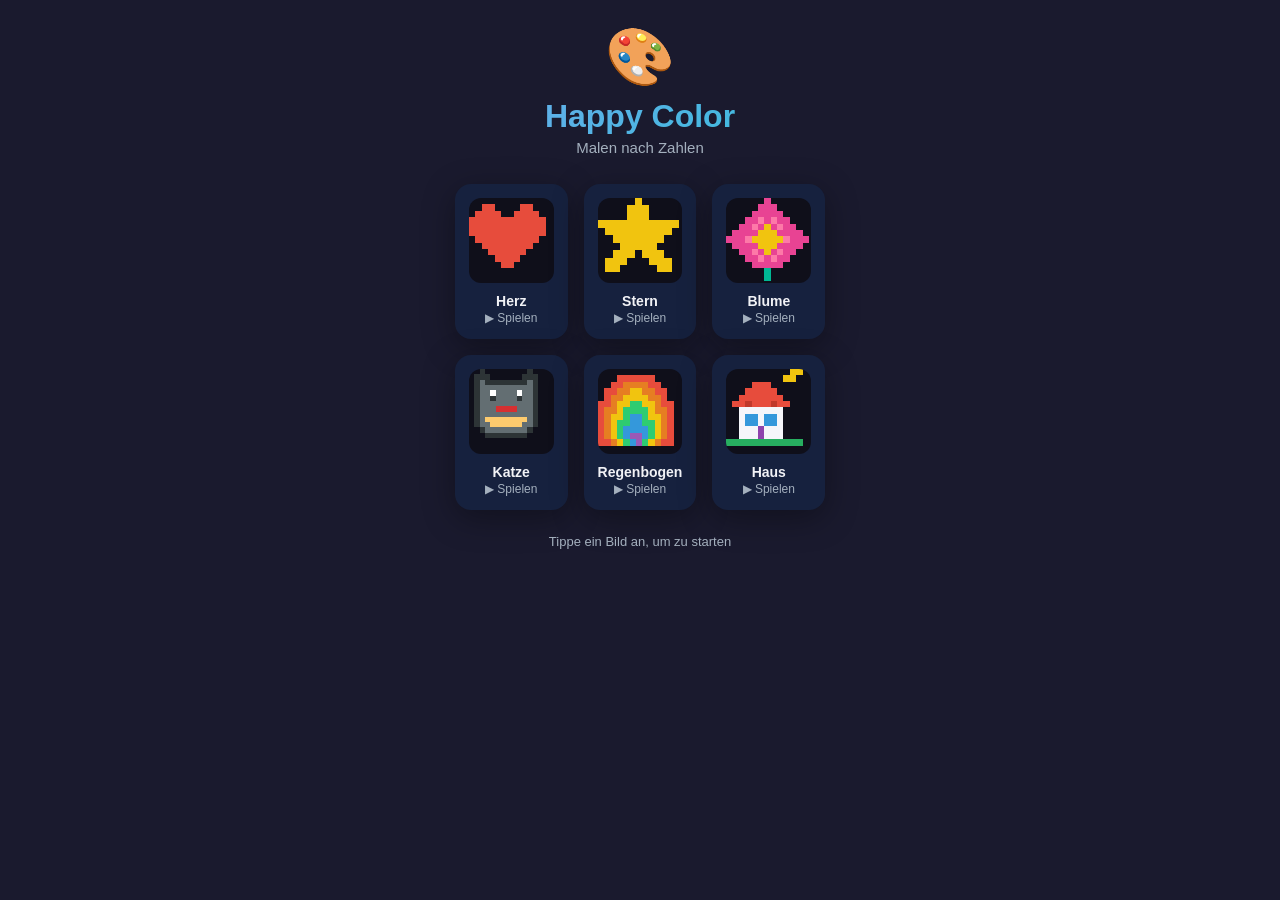
==== commit 7d4ab72c: "Add files via upload" ====
--- a/index.html
+++ b/index.html
@@ -1,43 +1,72 @@
-<!doctype html><html lang="de"><head><meta charset="utf-8"><meta name="viewport" content="width=device-width,initial-scale=1,viewport-fit=cover"><meta name="theme-color" content="#f8f5ed"><title>Farbfreude · Malen nach Zahlen</title><style>
-:root{font-family:system-ui,-apple-system,sans-serif;color:#24312e;background:#f8f5ed}*{box-sizing:border-box}body{margin:0}header{max-width:900px;margin:auto;padding:20px 18px 10px;display:flex;align-items:center;justify-content:space-between;gap:10px}small{font-size:10px;letter-spacing:.14em;color:#698076;font-weight:750}h1{font-size:clamp(22px,5vw,30px);margin:5px 0}button{font:inherit;cursor:pointer;border:1px solid #d6ddd6;background:white;color:#30413b;border-radius:13px;padding:10px 13px;font-weight:600}button:focus-visible{outline:3px solid #4b9a82}main{max-width:900px;margin:auto;padding:0 14px 30px}.top{display:flex;justify-content:space-between;font-size:13px;font-weight:650;margin:12px 4px 7px}.bar{height:8px;background:#e4e9e3;border-radius:20px;overflow:hidden;margin-bottom:13px}#progress{height:100%;width:0;background:#4e9d79;transition:width .2s}#viewport{position:relative;background:white;border:1px solid #e1e5df;border-radius:18px;overflow:hidden;height:min(62vh,650px);min-height:310px;touch-action:none}#art{width:100%;height:100%;display:block;touch-action:none}#scene{transform-origin:0 0}.region{fill:#fff;stroke:#778078;stroke-width:1.1;stroke-linejoin:round;vector-effect:non-scaling-stroke;cursor:pointer}.region.target:not(.done){fill:#e8f3df}.region.done{stroke:#ffffff;stroke-width:.5}.number{font-weight:700;fill:#58625e;pointer-events:none;text-anchor:middle;dominant-baseline:middle}.tip{position:absolute;bottom:9px;left:50%;transform:translateX(-50%);background:#ffffffdf;border-radius:12px;padding:7px 10px;font-size:10px;color:#6b746f;white-space:nowrap;pointer-events:none}.tools{display:flex;justify-content:space-between;gap:8px;margin:12px 0}.tools button{font-size:12px}.palette-title{font-weight:700;margin:18px 2px 10px}#palette{display:flex;gap:9px;overflow-x:auto;padding:5px 2px 15px;scrollbar-width:thin}.swatch{flex:0 0 55px;height:62px;border-radius:14px;border:2px solid #ffffff;box-shadow:0 2px 8px #00000012;display:flex;flex-direction:column;justify-content:center;align-items:center;gap:2px;color:#1d2823;font-size:17px;text-shadow:0 1px 3px #ffffffb0}.swatch.selected{outline:3px solid #293f34;transform:translateY(-2px)}.swatch.complete{opacity:.45}.swatch small{font-size:10px;letter-spacing:0;color:inherit}.foot{color:#718078;font-size:12px;text-align:center}#mode[aria-pressed=true]{background:#dff2e8}@media(min-width:700px){#viewport{height:640px}}
+<!DOCTYPE html>
+<html lang="de">
+<head>
+  <meta charset="UTF-8" />
+  <meta name="viewport" content="width=device-width, initial-scale=1.0, maximum-scale=1.0, user-scalable=no, viewport-fit=cover" />
+  <meta name="theme-color" content="#6c5ce7" />
+  <meta name="description" content="Malen nach Zahlen – entspannendes Color-by-Numbers Spiel als PWA" />
+  <meta name="apple-mobile-web-app-capable" content="yes" />
+  <meta name="apple-mobile-web-app-status-bar-style" content="black-translucent" />
+  <meta name="apple-mobile-web-app-title" content="Happy Color" />
+  <link rel="manifest" href="manifest.json" />
+  <link rel="icon" type="image/png" href="icons/icon-192.png" />
+  <link rel="apple-touch-icon" href="icons/icon-192.png" />
+  <title>Happy Color – Malen nach Zahlen</title>
+  <link rel="stylesheet" href="styles.css" />
+</head>
+<body>
+  <div id="app">
+    <!-- Start Screen -->
+    <section id="start-screen" class="screen active">
+      <div class="hero">
+        <div class="logo">🎨</div>
+        <h1>Happy Color</h1>
+        <p class="subtitle">Malen nach Zahlen</p>
+      </div>
+      <div class="level-grid" id="level-grid"></div>
+      <p class="hint">Tippe ein Bild an, um zu starten</p>
+    </section>
 
-[hidden]{display:none!important}.cards{display:grid;grid-template-columns:repeat(2,minmax(0,1fr));gap:14px;margin:18px 0}.motif{text-align:left;display:flex;flex-direction:column;gap:7px;padding:10px;min-width:0}.motif strong{font-size:15px}.motif span{font-size:12px;color:#68786f}.thumb{height:140px;background:linear-gradient(145deg,#d8eee4,#f9e7cc);border-radius:12px;display:grid;place-items:center;font-size:60px}@media(min-width:700px){.cards{grid-template-columns:repeat(3,minmax(0,1fr))}}
+    <!-- Game Screen -->
+    <section id="game-screen" class="screen">
+      <header class="game-header">
+        <button id="btn-back" class="icon-btn" title="Zurück">←</button>
+        <div class="progress-wrap">
+          <div class="progress-bar"><div id="progress-fill"></div></div>
+          <span id="progress-text">0%</span>
+        </div>
+        <button id="btn-hint" class="icon-btn" title="Hinweis">💡</button>
+      </header>
 
-</style></head><body><header><div><small>FARBFREUDE · VERSION 1.2.1</small><h1>Malen nach Zahlen</h1></div><button id="home" hidden>← Galerie</button></header><main><section id="gallery"><p>Wähle ein Motiv und male es in deinem Tempo aus.</p><div id="cards" class="cards"></div></section><section id="game" hidden><div class="top"><strong id="status">Motiv wird geladen …</strong><strong id="percent">0 %</strong></div><div class="bar"><div id="progress"></div></div><div id="viewport"><svg id="art" xmlns="http://www.w3.org/2000/svg" role="img" aria-label="Nummeriertes Ausmalbild"><g id="scene"><g id="shapes"></g><g id="numbers"></g></g></svg><div class="tip">Tippen: malen · Zwei Finger: zoomen</div></div><div class="tools"><button id="mode" aria-pressed="false">✋ Verschieben: Aus</button><button id="fit">Ansicht zurücksetzen</button><button id="reset">Neu beginnen</button></div><p class="palette-title">Wähle eine Farbe</p><div id="palette" role="group" aria-label="Farben"></div><p class="foot" id="hint">Passende Flächen werden hervorgehoben.</p></section></main><script>
-'use strict';
-const MOTIVES={"fox-001":{"data":{"schemaVersion":1,"imageId":"fox-001","width":640,"height":640,"palette":[{"id":1,"color":"#d7eef7"},{"id":2,"color":"#f8e7b0"},{"id":3,"color":"#77b66b"},{"id":4,"color":"#d78a48"},{"id":5,"color":"#f8e3c3"},{"id":6,"color":"#4e9d6e"},{"id":7,"color":"#b56a3b"},{"id":8,"color":"#eeb7a4"},{"id":9,"color":"#423c3b"},{"id":10,"color":"#684b4b"}],"regions":[{"id":"r0001","colorId":1,"pathId":"r0001","label":[0,0],"area":154221},{"id":"r0002","colorId":3,"pathId":"r0002","label":[374,639],"area":58383},{"id":"r0003","colorId":10,"pathId":"r0003","label":[320,385],"area":2394},{"id":"r0004","colorId":2,"pathId":"r0004","label":[306,120],"area":80001},{"id":"r0005","colorId":4,"pathId":"r0005","label":[313,242],"area":44785},{"id":"r0006","colorId":6,"pathId":"r0006","label":[160,500],"area":5965},{"id":"r0007","colorId":6,"pathId":"r0007","label":[498,507],"area":6306},{"id":"r0008","colorId":5,"pathId":"r0008","label":[242,411],"area":41507},{"id":"r0009","colorId":7,"pathId":"r0009","label":[206,137],"area":4730},{"id":"r0010","colorId":7,"pathId":"r0010","label":[434,137],"area":4714},{"id":"r0011","colorId":8,"pathId":"r0011","label":[214,191],"area":1899},{"id":"r0012","colorId":8,"pathId":"r0012","label":[426,191],"area":1905},{"id":"r0013","colorId":9,"pathId":"r0013","label":[235,300],"area":1391},{"id":"r0014","colorId":9,"pathId":"r0014","label":[404,300],"area":1399}]},"svg":"<svg xmlns=\"http://www.w3.org/2000/svg\" viewBox=\"0 0 640 640\">\n<path id=\"r0001\" d=\"M0 0 L0 639 L119 639 L93 604 L88 571 L100 538 L118 518 L115 494 L120 479 L103 457 L78 408 L69 380 L61 330 L62 290 L69 251 L90 197 L127 143 L154 117 L186 94 L240 69 L305 57 L374 62 L440 86 L495 125 L518 149 L544 186 L561 221 L573 261 L578 290 L578 341 L561 410 L544 445 L526 471 L542 496 L541 519 L560 542 L570 571 L565 603 L539 639 L639 639 L639 0 Z\" fill-rule=\"evenodd\"/>\n<path id=\"r0002\" d=\"M89 571 L89 585 L94 604 L103 620 L120 639 L538 639 L548 629 L558 615 L564 603 L569 584 L569 571 L567 561 L561 546 L552 532 L541 520 L537 530 L525 543 L509 551 L491 552 L481 549 L468 541 L460 532 L455 523 L452 513 L453 496 L464 475 L441 467 L436 468 L417 482 L410 484 L395 494 L382 499 L380 501 L366 506 L331 512 L309 512 L274 506 L243 493 L230 484 L223 482 L207 470 L195 474 L188 467 L197 475 L201 481 L205 493 L204 512 L197 525 L188 534 L178 540 L166 543 L154 543 L142 540 L132 534 L123 525 L119 518 L101 538 L94 552 Z\" fill-rule=\"evenodd\"/>\n<path id=\"r0003\" d=\"M300 370 L293 378 L293 390 L294 392 L302 400 L310 404 L314 404 L315 405 L306 414 L306 415 L300 421 L298 425 L295 428 L297 427 L302 427 L306 425 L309 425 L315 422 L325 422 L331 425 L336 425 L338 427 L343 427 L345 428 L344 426 L325 406 L326 404 L330 404 L338 400 L346 392 L347 390 L347 381 L346 380 L346 377 L344 375 L344 374 L340 370 L330 365 L310 365 Z\" fill-rule=\"evenodd\"/>\n<path id=\"r0004\" d=\"M104 174 L86 207 L71 247 L63 290 L62 330 L70 380 L79 408 L104 457 L121 479 L132 466 L154 457 L178 460 L195 473 L206 470 L180 446 L158 414 L149 393 L141 355 L142 326 L149 295 L162 268 L176 248 L155 252 L200 106 L269 188 L308 181 L342 182 L371 188 L441 107 L483 244 L483 253 L463 247 L482 275 L492 300 L498 326 L498 363 L493 387 L482 414 L465 440 L439 466 L465 475 L487 462 L508 462 L526 470 L537 455 L560 410 L574 360 L577 341 L577 290 L572 261 L560 221 L537 176 L512 143 L495 126 L454 95 L421 78 L369 62 L335 58 L305 58 L266 63 L219 78 L180 99 L146 125 L128 143 Z\" fill-rule=\"evenodd\"/>\n<path id=\"r0005\" d=\"M199 221 L203 222 L180 244 L159 275 L150 295 L142 334 L144 370 L153 401 L159 414 L173 436 L197 462 L226 482 L208 465 L195 446 L187 425 L186 398 L190 379 L202 356 L225 332 L235 325 L228 323 L221 316 L217 305 L219 287 L231 275 L242 276 L252 287 L254 305 L250 317 L268 309 L300 302 L340 302 L372 309 L390 317 L386 305 L386 295 L390 284 L399 275 L411 276 L420 286 L423 295 L423 305 L419 316 L410 325 L406 326 L418 335 L440 359 L450 379 L454 398 L452 428 L444 448 L432 465 L414 482 L437 467 L464 440 L481 414 L492 387 L497 363 L497 326 L491 300 L481 275 L464 249 L437 222 L441 221 L435 221 L424 212 L398 199 L398 197 L396 198 L372 188 L367 189 L364 187 L332 182 L298 183 L275 187 L273 189 L269 189 L267 187 L268 188 L266 190 L244 198 L240 195 L243 198 L231 203 L205 221 Z\" fill-rule=\"evenodd\"/>\n<path id=\"r0006\" d=\"M154 458 L153 459 L149 459 L143 462 L140 462 L138 463 L136 465 L132 467 L124 475 L124 476 L120 481 L119 485 L117 488 L117 493 L116 494 L116 506 L117 507 L117 512 L119 515 L120 519 L122 521 L124 525 L132 533 L142 539 L145 539 L149 541 L153 541 L154 542 L166 542 L167 541 L171 541 L175 539 L178 539 L182 537 L184 535 L188 533 L196 525 L196 524 L200 519 L201 515 L203 512 L203 508 L204 507 L204 493 L203 492 L203 488 L201 485 L201 483 L196 475 L195 475 L185 465 L178 461 L175 461 L171 459 L167 459 L166 458 Z\" fill-rule=\"evenodd\"/>\n<path id=\"r0007\" d=\"M487 463 L484 465 L482 465 L474 469 L472 471 L468 473 L461 481 L455 493 L455 495 L454 496 L454 500 L453 501 L453 513 L454 514 L454 517 L455 518 L456 523 L458 525 L461 532 L468 540 L469 540 L475 545 L481 548 L483 548 L487 550 L490 550 L491 551 L504 551 L505 550 L509 550 L512 548 L514 548 L521 545 L524 542 L525 542 L536 530 L539 524 L540 518 L541 517 L541 514 L542 513 L542 501 L541 500 L541 496 L536 484 L531 478 L531 477 L524 470 L522 470 L518 468 L516 466 L514 466 L508 463 Z\" fill-rule=\"evenodd\"/>\n<path id=\"r0008\" d=\"M206 352 L206 353 L203 356 L200 362 L196 367 L196 369 L193 374 L193 376 L191 379 L191 381 L189 385 L189 388 L188 389 L188 397 L187 398 L187 415 L188 416 L188 425 L189 426 L189 428 L191 430 L191 434 L196 444 L196 446 L200 451 L201 454 L203 456 L205 460 L209 464 L209 465 L217 473 L218 473 L227 482 L227 483 L230 483 L238 489 L253 497 L255 497 L260 500 L265 501 L268 503 L270 503 L274 505 L279 505 L283 507 L287 507 L288 508 L292 508 L293 509 L299 509 L300 510 L308 510 L309 511 L331 511 L332 510 L347 509 L348 508 L357 507 L361 505 L366 505 L367 504 L372 503 L375 501 L380 500 L382 498 L387 497 L395 493 L400 489 L402 489 L410 483 L413 483 L413 482 L429 466 L431 465 L431 464 L439 454 L440 451 L443 448 L443 446 L449 434 L449 430 L451 428 L451 422 L452 421 L452 416 L453 415 L453 398 L452 397 L452 392 L451 391 L451 388 L449 384 L449 379 L439 359 L434 354 L431 349 L418 336 L413 333 L404 325 L398 324 L391 318 L389 318 L387 316 L382 315 L372 310 L367 310 L364 308 L361 308 L360 307 L357 307 L356 306 L353 306 L352 305 L341 304 L340 303 L300 303 L299 304 L294 304 L293 305 L283 306 L279 308 L276 308 L273 310 L268 310 L265 312 L263 312 L260 314 L258 314 L250 318 L249 317 L242 324 L236 325 L233 328 L225 333 Z M300 369 L310 364 L330 364 L340 369 L345 374 L345 375 L347 377 L347 380 L348 381 L348 390 L347 392 L338 401 L330 405 L326 405 L326 406 L334 414 L334 415 L345 426 L346 428 L345 429 L343 428 L338 428 L336 426 L331 426 L325 423 L315 423 L309 426 L306 426 L302 428 L297 428 L296 429 L294 428 L297 425 L299 421 L305 415 L305 414 L314 405 L310 405 L302 401 L293 392 L292 390 L292 378 Z\" fill-rule=\"evenodd\"/>\n<path id=\"r0009\" d=\"M200 107 L198 114 L197 115 L197 119 L196 120 L196 122 L193 129 L193 132 L190 138 L190 143 L188 146 L187 152 L184 158 L183 164 L181 167 L181 172 L180 173 L180 175 L179 176 L179 178 L178 179 L178 181 L175 188 L175 192 L173 194 L172 202 L170 205 L169 211 L166 217 L166 222 L163 228 L163 231 L162 232 L162 234 L161 235 L161 237 L158 244 L158 248 L156 252 L162 251 L163 250 L167 250 L174 247 L177 247 L179 245 L179 244 L197 226 L198 226 L202 222 L187 222 L186 220 L188 217 L188 214 L189 213 L189 207 L191 204 L191 201 L192 200 L192 197 L193 196 L193 190 L196 186 L196 184 L197 183 L197 177 L198 176 L199 170 L202 163 L202 160 L203 159 L204 153 L206 151 L208 153 L210 157 L218 166 L220 170 L227 177 L230 182 L234 186 L236 190 L243 197 L247 195 L258 192 L261 190 L263 190 L267 188 L264 183 L250 168 L250 167 L242 158 L241 155 L233 147 L233 146 L228 141 L228 140 L224 136 L224 135 L210 120 L210 119 Z\" fill-rule=\"evenodd\"/>\n<path id=\"r0010\" d=\"M440 107 L434 114 L434 115 L429 120 L429 121 L421 129 L421 130 L416 135 L416 136 L412 140 L412 141 L406 147 L403 152 L398 157 L398 158 L389 168 L389 169 L376 183 L373 188 L379 191 L381 191 L382 192 L384 192 L385 193 L387 193 L388 194 L390 194 L397 197 L404 190 L404 189 L410 182 L412 178 L416 174 L419 169 L426 162 L426 161 L429 158 L430 155 L434 151 L436 153 L436 155 L437 156 L438 163 L439 164 L439 166 L441 170 L441 173 L442 174 L442 179 L443 180 L444 187 L446 190 L446 193 L448 197 L448 200 L449 201 L449 204 L450 205 L450 209 L451 210 L452 217 L454 221 L453 223 L452 222 L438 222 L442 226 L443 226 L460 243 L460 244 L462 246 L469 248 L470 249 L474 249 L475 250 L483 252 L483 250 L482 249 L482 244 L481 243 L481 241 L480 240 L480 238 L477 231 L477 228 L474 222 L474 217 L472 214 L471 208 L468 202 L468 199 L466 195 L466 191 L465 190 L465 188 L464 187 L464 185 L463 184 L463 182 L462 181 L462 179 L461 178 L461 176 L460 175 L460 173 L457 166 L457 162 L456 161 L456 159 L453 152 L453 149 L450 143 L450 138 L448 136 L447 129 L444 123 L444 120 L441 113 L441 109 Z\" fill-rule=\"evenodd\"/>\n<path id=\"r0011\" d=\"M206 152 L204 156 L203 163 L202 164 L202 166 L200 170 L200 173 L198 177 L198 183 L197 184 L196 188 L194 190 L194 196 L193 197 L192 204 L190 207 L190 213 L189 214 L189 217 L187 221 L198 221 L199 220 L205 220 L216 211 L228 205 L231 202 L233 202 L238 199 L242 198 L235 190 L233 186 L229 182 L226 177 L219 170 L217 166 L209 157 Z\" fill-rule=\"evenodd\"/>\n<path id=\"r0012\" d=\"M434 152 L431 155 L430 158 L427 161 L427 162 L420 169 L417 174 L413 178 L411 182 L407 186 L405 190 L399 196 L398 198 L402 199 L408 202 L410 204 L417 207 L419 209 L424 211 L429 216 L430 216 L435 220 L441 220 L442 221 L452 221 L453 222 L452 218 L451 217 L450 210 L449 209 L449 205 L448 204 L447 197 L445 193 L445 190 L443 187 L443 184 L442 183 L442 180 L441 179 L441 174 L440 173 L440 170 L439 169 L439 167 L437 163 L437 160 L436 159 L436 156 Z\" fill-rule=\"evenodd\"/>\n<path id=\"r0013\" d=\"M231 276 L229 277 L220 287 L220 290 L219 291 L219 294 L218 295 L218 305 L219 306 L220 313 L228 322 L232 323 L233 324 L238 324 L239 323 L242 323 L251 313 L251 310 L252 309 L252 306 L253 305 L253 295 L252 294 L251 287 L242 277 L240 276 Z\" fill-rule=\"evenodd\"/>\n<path id=\"r0014\" d=\"M399 276 L391 284 L390 286 L390 288 L388 291 L388 294 L387 295 L387 305 L388 306 L388 311 L391 315 L391 317 L398 323 L407 325 L408 324 L410 324 L418 316 L420 309 L421 308 L421 306 L422 305 L422 295 L421 294 L421 291 L419 288 L418 284 L411 277 L409 276 Z\" fill-rule=\"evenodd\"/>\n</svg>\n"},"sunset-001":{"data":{"schemaVersion":1,"imageId":"sunset-001","width":540,"height":540,"palette":[{"id":1,"color":"#B8E4F5"},{"id":2,"color":"#FFE1A3"},{"id":3,"color":"#FAAD71"},{"id":5,"color":"#8CCB95"},{"id":6,"color":"#4F9D87"},{"id":7,"color":"#7664A9"},{"id":9,"color":"#5B708C"}],"regions":[{"id":"r0001","colorId":1,"pathId":"r0001","label":[15.0,15.0]},{"id":"r0002","colorId":1,"pathId":"r0002","label":[45.0,15.0]},{"id":"r0003","colorId":1,"pathId":"r0003","label":[75.0,15.0]},{"id":"r0004","colorId":1,"pathId":"r0004","label":[105.0,15.0]},{"id":"r0005","colorId":1,"pathId":"r0005","label":[135.0,15.0]},{"id":"r0006","colorId":1,"pathId":"r0006","label":[165.0,15.0]},{"id":"r0007","colorId":1,"pathId":"r0007","label":[195.0,15.0]},{"id":"r0008","colorId":1,"pathId":"r0008","label":[225.0,15.0]},{"id":"r0009","colorId":1,"pathId":"r0009","label":[255.0,15.0]},{"id":"r0010","colorId":1,"pathId":"r0010","label":[285.0,15.0]},{"id":"r0011","colorId":1,"pathId":"r0011","label":[315.0,15.0]},{"id":"r0012","colorId":1,"pathId":"r0012","label":[345.0,15.0]},{"id":"r0013","colorId":1,"pathId":"r0013","label":[375.0,15.0]},{"id":"r0014","colorId":1,"pathId":"r0014","label":[405.0,15.0]},{"id":"r0015","colorId":1,"pathId":"r0015","label":[435.0,15.0]},{"id":"r0016","colorId":1,"pathId":"r0016","label":[465.0,15.0]},{"id":"r0017","colorId":1,"pathId":"r0017","label":[495.0,15.0]},{"id":"r0018","colorId":1,"pathId":"r0018","label":[525.0,15.0]},{"id":"r0019","colorId":1,"pathId":"r0019","label":[15.0,45.0]},{"id":"r0020","colorId":1,"pathId":"r0020","label":[45.0,45.0]},{"id":"r0021","colorId":1,"pathId":"r0021","label":[75.0,45.0]},{"id":"r0022","colorId":1,"pathId":"r0022","label":[105.0,45.0]},{"id":"r0023","colorId":1,"pathId":"r0023","label":[135.0,45.0]},{"id":"r0024","colorId":1,"pathId":"r0024","label":[165.0,45.0]},{"id":"r0025","colorId":1,"pathId":"r0025","label":[195.0,45.0]},{"id":"r0026","colorId":1,"pathId":"r0026","label":[225.0,45.0]},{"id":"r0027","colorId":1,"pathId":"r0027","label":[255.0,45.0]},{"id":"r0028","colorId":1,"pathId":"r0028","label":[285.0,45.0]},{"id":"r0029","colorId":1,"pathId":"r0029","label":[315.0,45.0]},{"id":"r0030","colorId":1,"pathId":"r0030","label":[345.0,45.0]},{"id":"r0031","colorId":1,"pathId":"r0031","label":[375.0,45.0]},{"id":"r0032","colorId":1,"pathId":"r0032","label":[405.0,45.0]},{"id":"r0033","colorId":1,"pathId":"r0033","label":[435.0,45.0]},{"id":"r0034","colorId":1,"pathId":"r0034","label":[465.0,45.0]},{"id":"r0035","colorId":1,"pathId":"r0035","label":[495.0,45.0]},{"id":"r0036","colorId":1,"pathId":"r0036","label":[525.0,45.0]},{"id":"r0037","colorId":1,"pathId":"r0037","label":[15.0,75.0]},{"id":"r0038","colorId":1,"pathId":"r0038","label":[45.0,75.0]},{"id":"r0039","colorId":1,"pathId":"r0039","label":[75.0,75.0]},{"id":"r0040","colorId":1,"pathId":"r0040","label":[105.0,75.0]},{"id":"r0041","colorId":1,"pathId":"r0041","label":[135.0,75.0]},{"id":"r0042","colorId":1,"pathId":"r0042","label":[165.0,75.0]},{"id":"r0043","colorId":1,"pathId":"r0043","label":[195.0,75.0]},{"id":"r0044","colorId":1,"pathId":"r0044","label":[225.0,75.0]},{"id":"r0045","colorId":1,"pathId":"r0045","label":[255.0,75.0]},{"id":"r0046","colorId":1,"pathId":"r0046","label":[285.0,75.0]},{"id":"r0047","colorId":1,"pathId":"r0047","label":[315.0,75.0]},{"id":"r0048","colorId":1,"pathId":"r0048","label":[345.0,75.0]},{"id":"r0049","colorId":1,"pathId":"r0049","label":[375.0,75.0]},{"id":"r0050","colorId":1,"pathId":"r0050","label":[405.0,75.0]},{"id":"r0051","colorId":1,"pathId":"r0051","label":[435.0,75.0]},{"id":"r0052","colorId":1,"pathId":"r0052","label":[465.0,75.0]},{"id":"r0053","colorId":1,"pathId":"r0053","label":[495.0,75.0]},{"id":"r0054","colorId":1,"pathId":"r0054","label":[525.0,75.0]},{"id":"r0055","colorId":1,"pathId":"r0055","label":[15.0,105.0]},{"id":"r0056","colorId":1,"pathId":"r0056","label":[45.0,105.0]},{"id":"r0057","colorId":1,"pathId":"r0057","label":[75.0,105.0]},{"id":"r0058","colorId":1,"pathId":"r0058","label":[105.0,105.0]},{"id":"r0059","colorId":1,"pathId":"r0059","label":[135.0,105.0]},{"id":"r0060","colorId":1,"pathId":"r0060","label":[165.0,105.0]},{"id":"r0061","colorId":1,"pathId":"r0061","label":[195.0,105.0]},{"id":"r0062","colorId":1,"pathId":"r0062","label":[225.0,105.0]},{"id":"r0063","colorId":1,"pathId":"r0063","label":[255.0,105.0]},{"id":"r0064","colorId":1,"pathId":"r0064","label":[285.0,105.0]},{"id":"r0065","colorId":1,"pathId":"r0065","label":[315.0,105.0]},{"id":"r0066","colorId":1,"pathId":"r0066","label":[345.0,105.0]},{"id":"r0067","colorId":1,"pathId":"r0067","label":[375.0,105.0]},{"id":"r0068","colorId":1,"pathId":"r0068","label":[405.0,105.0]},{"id":"r0069","colorId":1,"pathId":"r0069","label":[435.0,105.0]},{"id":"r0070","colorId":1,"pathId":"r0070","label":[465.0,105.0]},{"id":"r0071","colorId":1,"pathId":"r0071","label":[495.0,105.0]},{"id":"r0072","colorId":1,"pathId":"r0072","label":[525.0,105.0]},{"id":"r0073","colorId":1,"pathId":"r0073","label":[15.0,135.0]},{"id":"r0074","colorId":1,"pathId":"r0074","label":[45.0,135.0]},{"id":"r0075","colorId":1,"pathId":"r0075","label":[75.0,135.0]},{"id":"r0076","colorId":1,"pathId":"r0076","label":[105.0,135.0]},{"id":"r0077","colorId":1,"pathId":"r0077","label":[135.0,135.0]},{"id":"r0078","colorId":1,"pathId":"r0078","label":[165.0,135.0]},{"id":"r0079","colorId":1,"pathId":"r0079","label":[195.0,135.0]},{"id":"r0080","colorId":1,"pathId":"r0080","label":[225.0,135.0]},{"id":"r0081","colorId":1,"pathId":"r0081","label":[255.0,135.0]},{"id":"r0082","colorId":1,"pathId":"r0082","label":[285.0,135.0]},{"id":"r0083","colorId":1,"pathId":"r0083","label":[315.0,135.0]},{"id":"r0084","colorId":1,"pathId":"r0084","label":[345.0,135.0]},{"id":"r0085","colorId":1,"pathId":"r0085","label":[375.0,135.0]},{"id":"r0086","colorId":1,"pathId":"r0086","label":[405.0,135.0]},{"id":"r0087","colorId":1,"pathId":"r0087","label":[435.0,135.0]},{"id":"r0088","colorId":1,"pathId":"r0088","label":[465.0,135.0]},{"id":"r0089","colorId":1,"pathId":"r0089","label":[495.0,135.0]},{"id":"r0090","colorId":1,"pathId":"r0090","label":[525.0,135.0]},{"id":"r0091","colorId":2,"pathId":"r0091","label":[15.0,165.0]},{"id":"r0092","colorId":2,"pathId":"r0092","label":[45.0,165.0]},{"id":"r0093","colorId":2,"pathId":"r0093","label":[75.0,165.0]},{"id":"r0094","colorId":2,"pathId":"r0094","label":[105.0,165.0]},{"id":"r0095","colorId":2,"pathId":"r0095","label":[135.0,165.0]},{"id":"r0096","colorId":2,"pathId":"r0096","label":[165.0,165.0]},{"id":"r0097","colorId":2,"pathId":"r0097","label":[195.0,165.0]},{"id":"r0098","colorId":2,"pathId":"r0098","label":[225.0,165.0]},{"id":"r0099","colorId":3,"pathId":"r0099","label":[255.0,165.0]},{"id":"r0100","colorId":3,"pathId":"r0100","label":[285.0,165.0]},{"id":"r0101","colorId":3,"pathId":"r0101","label":[315.0,165.0]},{"id":"r0102","colorId":2,"pathId":"r0102","label":[345.0,165.0]},{"id":"r0103","colorId":2,"pathId":"r0103","label":[375.0,165.0]},{"id":"r0104","colorId":2,"pathId":"r0104","label":[405.0,165.0]},{"id":"r0105","colorId":2,"pathId":"r0105","label":[435.0,165.0]},{"id":"r0106","colorId":2,"pathId":"r0106","label":[465.0,165.0]},{"id":"r0107","colorId":2,"pathId":"r0107","label":[495.0,165.0]},{"id":"r0108","colorId":2,"pathId":"r0108","label":[525.0,165.0]},{"id":"r0109","colorId":2,"pathId":"r0109","label":[15.0,195.0]},{"id":"r0110","colorId":2,"pathId":"r0110","label":[45.0,195.0]},{"id":"r0111","colorId":2,"pathId":"r0111","label":[75.0,195.0]},{"id":"r0112","colorId":2,"pathId":"r0112","label":[105.0,195.0]},{"id":"r0113","colorId":2,"pathId":"r0113","label":[135.0,195.0]},{"id":"r0114","colorId":2,"pathId":"r0114","label":[165.0,195.0]},{"id":"r0115","colorId":2,"pathId":"r0115","label":[195.0,195.0]},{"id":"r0116","colorId":3,"pathId":"r0116","label":[225.0,195.0]},{"id":"r0117","colorId":3,"pathId":"r0117","label":[255.0,195.0]},{"id":"r0118","colorId":3,"pathId":"r0118","label":[285.0,195.0]},{"id":"r0119","colorId":3,"pathId":"r0119","label":[315.0,195.0]},{"id":"r0120","colorId":2,"pathId":"r0120","label":[345.0,195.0]},{"id":"r0121","colorId":2,"pathId":"r0121","label":[375.0,195.0]},{"id":"r0122","colorId":2,"pathId":"r0122","label":[405.0,195.0]},{"id":"r0123","colorId":2,"pathId":"r0123","label":[435.0,195.0]},{"id":"r0124","colorId":2,"pathId":"r0124","label":[465.0,195.0]},{"id":"r0125","colorId":2,"pathId":"r0125","label":[495.0,195.0]},{"id":"r0126","colorId":2,"pathId":"r0126","label":[525.0,195.0]},{"id":"r0127","colorId":2,"pathId":"r0127","label":[15.0,225.0]},{"id":"r0128","colorId":2,"pathId":"r0128","label":[45.0,225.0]},{"id":"r0129","colorId":2,"pathId":"r0129","label":[75.0,225.0]},{"id":"r0130","colorId":2,"pathId":"r0130","label":[105.0,225.0]},{"id":"r0131","colorId":2,"pathId":"r0131","label":[135.0,225.0]},{"id":"r0132","colorId":2,"pathId":"r0132","label":[165.0,225.0]},{"id":"r0133","colorId":2,"pathId":"r0133","label":[195.0,225.0]},{"id":"r0134","colorId":3,"pathId":"r0134","label":[225.0,225.0]},{"id":"r0135","colorId":3,"pathId":"r0135","label":[255.0,225.0]},{"id":"r0136","colorId":3,"pathId":"r0136","label":[285.0,225.0]},{"id":"r0137","colorId":3,"pathId":"r0137","label":[315.0,225.0]},{"id":"r0138","colorId":2,"pathId":"r0138","label":[345.0,225.0]},{"id":"r0139","colorId":2,"pathId":"r0139","label":[375.0,225.0]},{"id":"r0140","colorId":2,"pathId":"r0140","label":[405.0,225.0]},{"id":"r0141","colorId":2,"pathId":"r0141","label":[435.0,225.0]},{"id":"r0142","colorId":2,"pathId":"r0142","label":[465.0,225.0]},{"id":"r0143","colorId":2,"pathId":"r0143","label":[495.0,225.0]},{"id":"r0144","colorId":2,"pathId":"r0144","label":[525.0,225.0]},{"id":"r0145","colorId":2,"pathId":"r0145","label":[15.0,255.0]},{"id":"r0146","colorId":2,"pathId":"r0146","label":[45.0,255.0]},{"id":"r0147","colorId":2,"pathId":"r0147","label":[75.0,255.0]},{"id":"r0148","colorId":2,"pathId":"r0148","label":[105.0,255.0]},{"id":"r0149","colorId":2,"pathId":"r0149","label":[135.0,255.0]},{"id":"r0150","colorId":2,"pathId":"r0150","label":[165.0,255.0]},{"id":"r0151","colorId":2,"pathId":"r0151","label":[195.0,255.0]},{"id":"r0152","colorId":2,"pathId":"r0152","label":[225.0,255.0]},{"id":"r0153","colorId":3,"pathId":"r0153","label":[255.0,255.0]},{"id":"r0154","colorId":3,"pathId":"r0154","label":[285.0,255.0]},{"id":"r0155","colorId":3,"pathId":"r0155","label":[315.0,255.0]},{"id":"r0156","colorId":2,"pathId":"r0156","label":[345.0,255.0]},{"id":"r0157","colorId":2,"pathId":"r0157","label":[375.0,255.0]},{"id":"r0158","colorId":2,"pathId":"r0158","label":[405.0,255.0]},{"id":"r0159","colorId":2,"pathId":"r0159","label":[435.0,255.0]},{"id":"r0160","colorId":2,"pathId":"r0160","label":[465.0,255.0]},{"id":"r0161","colorId":2,"pathId":"r0161","label":[495.0,255.0]},{"id":"r0162","colorId":2,"pathId":"r0162","label":[525.0,255.0]},{"id":"r0163","colorId":2,"pathId":"r0163","label":[15.0,285.0]},{"id":"r0164","colorId":2,"pathId":"r0164","label":[45.0,285.0]},{"id":"r0165","colorId":2,"pathId":"r0165","label":[75.0,285.0]},{"id":"r0166","colorId":2,"pathId":"r0166","label":[105.0,285.0]},{"id":"r0167","colorId":2,"pathId":"r0167","label":[135.0,285.0]},{"id":"r0168","colorId":2,"pathId":"r0168","label":[165.0,285.0]},{"id":"r0169","colorId":2,"pathId":"r0169","label":[195.0,285.0]},{"id":"r0170","colorId":2,"pathId":"r0170","label":[225.0,285.0]},{"id":"r0171","colorId":2,"pathId":"r0171","label":[255.0,285.0]},{"id":"r0172","colorId":2,"pathId":"r0172","label":[285.0,285.0]},{"id":"r0173","colorId":2,"pathId":"r0173","label":[315.0,285.0]},{"id":"r0174","colorId":2,"pathId":"r0174","label":[345.0,285.0]},{"id":"r0175","colorId":2,"pathId":"r0175","label":[375.0,285.0]},{"id":"r0176","colorId":2,"pathId":"r0176","label":[405.0,285.0]},{"id":"r0177","colorId":2,"pathId":"r0177","label":[435.0,285.0]},{"id":"r0178","colorId":2,"pathId":"r0178","label":[465.0,285.0]},{"id":"r0179","colorId":2,"pathId":"r0179","label":[495.0,285.0]},{"id":"r0180","colorId":2,"pathId":"r0180","label":[525.0,285.0]},{"id":"r0181","colorId":5,"pathId":"r0181","label":[15.0,315.0]},{"id":"r0182","colorId":5,"pathId":"r0182","label":[45.0,315.0]},{"id":"r0183","colorId":5,"pathId":"r0183","label":[75.0,315.0]},{"id":"r0184","colorId":5,"pathId":"r0184","label":[105.0,315.0]},{"id":"r0185","colorId":5,"pathId":"r0185","label":[135.0,315.0]},{"id":"r0186","colorId":5,"pathId":"r0186","label":[165.0,315.0]},{"id":"r0187","colorId":5,"pathId":"r0187","label":[195.0,315.0]},{"id":"r0188","colorId":5,"pathId":"r0188","label":[225.0,315.0]},{"id":"r0189","colorId":5,"pathId":"r0189","label":[255.0,315.0]},{"id":"r0190","colorId":5,"pathId":"r0190","label":[285.0,315.0]},{"id":"r0191","colorId":5,"pathId":"r0191","label":[315.0,315.0]},{"id":"r0192","colorId":5,"pathId":"r0192","label":[345.0,315.0]},{"id":"r0193","colorId":5,"pathId":"r0193","label":[375.0,315.0]},{"id":"r0194","colorId":5,"pathId":"r0194","label":[405.0,315.0]},{"id":"r0195","colorId":5,"pathId":"r0195","label":[435.0,315.0]},{"id":"r0196","colorId":5,"pathId":"r0196","label":[465.0,315.0]},{"id":"r0197","colorId":5,"pathId":"r0197","label":[495.0,315.0]},{"id":"r0198","colorId":5,"pathId":"r0198","label":[525.0,315.0]},{"id":"r0199","colorId":5,"pathId":"r0199","label":[15.0,345.0]},{"id":"r0200","colorId":5,"pathId":"r0200","label":[45.0,345.0]},{"id":"r0201","colorId":5,"pathId":"r0201","label":[75.0,345.0]},{"id":"r0202","colorId":5,"pathId":"r0202","label":[105.0,345.0]},{"id":"r0203","colorId":5,"pathId":"r0203","label":[135.0,345.0]},{"id":"r0204","colorId":5,"pathId":"r0204","label":[165.0,345.0]},{"id":"r0205","colorId":5,"pathId":"r0205","label":[195.0,345.0]},{"id":"r0206","colorId":5,"pathId":"r0206","label":[225.0,345.0]},{"id":"r0207","colorId":5,"pathId":"r0207","label":[255.0,345.0]},{"id":"r0208","colorId":5,"pathId":"r0208","label":[285.0,345.0]},{"id":"r0209","colorId":5,"pathId":"r0209","label":[315.0,345.0]},{"id":"r0210","colorId":5,"pathId":"r0210","label":[345.0,345.0]},{"id":"r0211","colorId":5,"pathId":"r0211","label":[375.0,345.0]},{"id":"r0212","colorId":5,"pathId":"r0212","label":[405.0,345.0]},{"id":"r0213","colorId":5,"pathId":"r0213","label":[435.0,345.0]},{"id":"r0214","colorId":5,"pathId":"r0214","label":[465.0,345.0]},{"id":"r0215","colorId":5,"pathId":"r0215","label":[495.0,345.0]},{"id":"r0216","colorId":5,"pathId":"r0216","label":[525.0,345.0]},{"id":"r0217","colorId":6,"pathId":"r0217","label":[15.0,375.0]},{"id":"r0218","colorId":6,"pathId":"r0218","label":[45.0,375.0]},{"id":"r0219","colorId":6,"pathId":"r0219","label":[75.0,375.0]},{"id":"r0220","colorId":6,"pathId":"r0220","label":[105.0,375.0]},{"id":"r0221","colorId":6,"pathId":"r0221","label":[135.0,375.0]},{"id":"r0222","colorId":6,"pathId":"r0222","label":[165.0,375.0]},{"id":"r0223","colorId":7,"pathId":"r0223","label":[195.0,375.0]},{"id":"r0224","colorId":7,"pathId":"r0224","label":[225.0,375.0]},{"id":"r0225","colorId":6,"pathId":"r0225","label":[255.0,375.0]},{"id":"r0226","colorId":6,"pathId":"r0226","label":[285.0,375.0]},{"id":"r0227","colorId":6,"pathId":"r0227","label":[315.0,375.0]},{"id":"r0228","colorId":6,"pathId":"r0228","label":[345.0,375.0]},{"id":"r0229","colorId":6,"pathId":"r0229","label":[375.0,375.0]},{"id":"r0230","colorId":6,"pathId":"r0230","label":[405.0,375.0]},{"id":"r0231","colorId":6,"pathId":"r0231","label":[435.0,375.0]},{"id":"r0232","colorId":7,"pathId":"r0232","label":[465.0,375.0]},{"id":"r0233","colorId":7,"pathId":"r0233","label":[495.0,375.0]},{"id":"r0234","colorId":7,"pathId":"r0234","label":[525.0,375.0]},{"id":"r0235","colorId":7,"pathId":"r0235","label":[15.0,405.0]},{"id":"r0236","colorId":6,"pathId":"r0236","label":[45.0,405.0]},{"id":"r0237","colorId":6,"pathId":"r0237","label":[75.0,405.0]},{"id":"r0238","colorId":7,"pathId":"r0238","label":[105.0,405.0]},{"id":"r0239","colorId":7,"pathId":"r0239","label":[135.0,405.0]},{"id":"r0240","colorId":7,"pathId":"r0240","label":[165.0,405.0]},{"id":"r0241","colorId":7,"pathId":"r0241","label":[195.0,405.0]},{"id":"r0242","colorId":9,"pathId":"r0242","label":[225.0,405.0]},{"id":"r0243","colorId":7,"pathId":"r0243","label":[255.0,405.0]},{"id":"r0244","colorId":7,"pathId":"r0244","label":[285.0,405.0]},{"id":"r0245","colorId":7,"pathId":"r0245","label":[315.0,405.0]},{"id":"r0246","colorId":6,"pathId":"r0246","label":[345.0,405.0]},{"id":"r0247","colorId":6,"pathId":"r0247","label":[375.0,405.0]},{"id":"r0248","colorId":7,"pathId":"r0248","label":[405.0,405.0]},{"id":"r0249","colorId":7,"pathId":"r0249","label":[435.0,405.0]},{"id":"r0250","colorId":7,"pathId":"r0250","label":[465.0,405.0]},{"id":"r0251","colorId":7,"pathId":"r0251","label":[495.0,405.0]},{"id":"r0252","colorId":9,"pathId":"r0252","label":[525.0,405.0]},{"id":"r0253","colorId":7,"pathId":"r0253","label":[15.0,435.0]},{"id":"r0254","colorId":9,"pathId":"r0254","label":[45.0,435.0]},{"id":"r0255","colorId":7,"pathId":"r0255","label":[75.0,435.0]},{"id":"r0256","colorId":7,"pathId":"r0256","label":[105.0,435.0]},{"id":"r0257","colorId":7,"pathId":"r0257","label":[135.0,435.0]},{"id":"r0258","colorId":7,"pathId":"r0258","label":[165.0,435.0]},{"id":"r0259","colorId":9,"pathId":"r0259","label":[195.0,435.0]},{"id":"r0260","colorId":7,"pathId":"r0260","label":[225.0,435.0]},{"id":"r0261","colorId":7,"pathId":"r0261","label":[255.0,435.0]},{"id":"r0262","colorId":7,"pathId":"r0262","label":[285.0,435.0]},{"id":"r0263","colorId":7,"pathId":"r0263","label":[315.0,435.0]},{"id":"r0264","colorId":9,"pathId":"r0264","label":[345.0,435.0]},{"id":"r0265","colorId":7,"pathId":"r0265","label":[375.0,435.0]},{"id":"r0266","colorId":7,"pathId":"r0266","label":[405.0,435.0]},{"id":"r0267","colorId":7,"pathId":"r0267","label":[435.0,435.0]},{"id":"r0268","colorId":7,"pathId":"r0268","label":[465.0,435.0]},{"id":"r0269","colorId":9,"pathId":"r0269","label":[495.0,435.0]},{"id":"r0270","colorId":7,"pathId":"r0270","label":[525.0,435.0]},{"id":"r0271","colorId":9,"pathId":"r0271","label":[15.0,465.0]},{"id":"r0272","colorId":7,"pathId":"r0272","label":[45.0,465.0]},{"id":"r0273","colorId":7,"pathId":"r0273","label":[75.0,465.0]},{"id":"r0274","colorId":7,"pathId":"r0274","label":[105.0,465.0]},{"id":"r0275","colorId":7,"pathId":"r0275","label":[135.0,465.0]},{"id":"r0276","colorId":9,"pathId":"r0276","label":[165.0,465.0]},{"id":"r0277","colorId":7,"pathId":"r0277","label":[195.0,465.0]},{"id":"r0278","colorId":7,"pathId":"r0278","label":[225.0,465.0]},{"id":"r0279","colorId":7,"pathId":"r0279","label":[255.0,465.0]},{"id":"r0280","colorId":7,"pathId":"r0280","label":[285.0,465.0]},{"id":"r0281","colorId":9,"pathId":"r0281","label":[315.0,465.0]},{"id":"r0282","colorId":7,"pathId":"r0282","label":[345.0,465.0]},{"id":"r0283","colorId":7,"pathId":"r0283","label":[375.0,465.0]},{"id":"r0284","colorId":7,"pathId":"r0284","label":[405.0,465.0]},{"id":"r0285","colorId":7,"pathId":"r0285","label":[435.0,465.0]},{"id":"r0286","colorId":9,"pathId":"r0286","label":[465.0,465.0]},{"id":"r0287","colorId":7,"pathId":"r0287","label":[495.0,465.0]},{"id":"r0288","colorId":7,"pathId":"r0288","label":[525.0,465.0]},{"id":"r0289","colorId":7,"pathId":"r0289","label":[15.0,495.0]},{"id":"r0290","colorId":7,"pathId":"r0290","label":[45.0,495.0]},{"id":"r0291","colorId":7,"pathId":"r0291","label":[75.0,495.0]},{"id":"r0292","colorId":7,"pathId":"r0292","label":[105.0,495.0]},{"id":"r0293","colorId":9,"pathId":"r0293","label":[135.0,495.0]},{"id":"r0294","colorId":7,"pathId":"r0294","label":[165.0,495.0]},{"id":"r0295","colorId":7,"pathId":"r0295","label":[195.0,495.0]},{"id":"r0296","colorId":7,"pathId":"r0296","label":[225.0,495.0]},{"id":"r0297","colorId":7,"pathId":"r0297","label":[255.0,495.0]},{"id":"r0298","colorId":9,"pathId":"r0298","label":[285.0,495.0]},{"id":"r0299","colorId":7,"pathId":"r0299","label":[315.0,495.0]},{"id":"r0300","colorId":7,"pathId":"r0300","label":[345.0,495.0]},{"id":"r0301","colorId":7,"pathId":"r0301","label":[375.0,495.0]},{"id":"r0302","colorId":7,"pathId":"r0302","label":[405.0,495.0]},{"id":"r0303","colorId":9,"pathId":"r0303","label":[435.0,495.0]},{"id":"r0304","colorId":7,"pathId":"r0304","label":[465.0,495.0]},{"id":"r0305","colorId":7,"pathId":"r0305","label":[495.0,495.0]},{"id":"r0306","colorId":7,"pathId":"r0306","label":[525.0,495.0]},{"id":"r0307","colorId":7,"pathId":"r0307","label":[15.0,525.0]},{"id":"r0308","colorId":7,"pathId":"r0308","label":[45.0,525.0]},{"id":"r0309","colorId":7,"pathId":"r0309","label":[75.0,525.0]},{"id":"r0310","colorId":9,"pathId":"r0310","label":[105.0,525.0]},{"id":"r0311","colorId":7,"pathId":"r0311","label":[135.0,525.0]},{"id":"r0312","colorId":7,"pathId":"r0312","label":[165.0,525.0]},{"id":"r0313","colorId":7,"pathId":"r0313","label":[195.0,525.0]},{"id":"r0314","colorId":7,"pathId":"r0314","label":[225.0,525.0]},{"id":"r0315","colorId":9,"pathId":"r0315","label":[255.0,525.0]},{"id":"r0316","colorId":7,"pathId":"r0316","label":[285.0,525.0]},{"id":"r0317","colorId":7,"pathId":"r0317","label":[315.0,525.0]},{"id":"r0318","colorId":7,"pathId":"r0318","label":[345.0,525.0]},{"id":"r0319","colorId":7,"pathId":"r0319","label":[375.0,525.0]},{"id":"r0320","colorId":9,"pathId":"r0320","label":[405.0,525.0]},{"id":"r0321","colorId":7,"pathId":"r0321","label":[435.0,525.0]},{"id":"r0322","colorId":7,"pathId":"r0322","label":[465.0,525.0]},{"id":"r0323","colorId":7,"pathId":"r0323","label":[495.0,525.0]},{"id":"r0324","colorId":7,"pathId":"r0324","label":[525.0,525.0]}]},"svg":"<svg xmlns=\"http://www.w3.org/2000/svg\" viewBox=\"0 0 540 540\"><path id=\"r0001\" d=\"M0 0h30v30h-30z\"/><path id=\"r0002\" d=\"M30 0h30v30h-30z\"/><path id=\"r0003\" d=\"M60 0h30v30h-30z\"/><path id=\"r0004\" d=\"M90 0h30v30h-30z\"/><path id=\"r0005\" d=\"M120 0h30v30h-30z\"/><path id=\"r0006\" d=\"M150 0h30v30h-30z\"/><path id=\"r0007\" d=\"M180 0h30v30h-30z\"/><path id=\"r0008\" d=\"M210 0h30v30h-30z\"/><path id=\"r0009\" d=\"M240 0h30v30h-30z\"/><path id=\"r0010\" d=\"M270 0h30v30h-30z\"/><path id=\"r0011\" d=\"M300 0h30v30h-30z\"/><path id=\"r0012\" d=\"M330 0h30v30h-30z\"/><path id=\"r0013\" d=\"M360 0h30v30h-30z\"/><path id=\"r0014\" d=\"M390 0h30v30h-30z\"/><path id=\"r0015\" d=\"M420 0h30v30h-30z\"/><path id=\"r0016\" d=\"M450 0h30v30h-30z\"/><path id=\"r0017\" d=\"M480 0h30v30h-30z\"/><path id=\"r0018\" d=\"M510 0h30v30h-30z\"/><path id=\"r0019\" d=\"M0 30h30v30h-30z\"/><path id=\"r0020\" d=\"M30 30h30v30h-30z\"/><path id=\"r0021\" d=\"M60 30h30v30h-30z\"/><path id=\"r0022\" d=\"M90 30h30v30h-30z\"/><path id=\"r0023\" d=\"M120 30h30v30h-30z\"/><path id=\"r0024\" d=\"M150 30h30v30h-30z\"/><path id=\"r0025\" d=\"M180 30h30v30h-30z\"/><path id=\"r0026\" d=\"M210 30h30v30h-30z\"/><path id=\"r0027\" d=\"M240 30h30v30h-30z\"/><path id=\"r0028\" d=\"M270 30h30v30h-30z\"/><path id=\"r0029\" d=\"M300 30h30v30h-30z\"/><path id=\"r0030\" d=\"M330 30h30v30h-30z\"/><path id=\"r0031\" d=\"M360 30h30v30h-30z\"/><path id=\"r0032\" d=\"M390 30h30v30h-30z\"/><path id=\"r0033\" d=\"M420 30h30v30h-30z\"/><path id=\"r0034\" d=\"M450 30h30v30h-30z\"/><path id=\"r0035\" d=\"M480 30h30v30h-30z\"/><path id=\"r0036\" d=\"M510 30h30v30h-30z\"/><path id=\"r0037\" d=\"M0 60h30v30h-30z\"/><path id=\"r0038\" d=\"M30 60h30v30h-30z\"/><path id=\"r0039\" d=\"M60 60h30v30h-30z\"/><path id=\"r0040\" d=\"M90 60h30v30h-30z\"/><path id=\"r0041\" d=\"M120 60h30v30h-30z\"/><path id=\"r0042\" d=\"M150 60h30v30h-30z\"/><path id=\"r0043\" d=\"M180 60h30v30h-30z\"/><path id=\"r0044\" d=\"M210 60h30v30h-30z\"/><path id=\"r0045\" d=\"M240 60h30v30h-30z\"/><path id=\"r0046\" d=\"M270 60h30v30h-30z\"/><path id=\"r0047\" d=\"M300 60h30v30h-30z\"/><path id=\"r0048\" d=\"M330 60h30v30h-30z\"/><path id=\"r0049\" d=\"M360 60h30v30h-30z\"/><path id=\"r0050\" d=\"M390 60h30v30h-30z\"/><path id=\"r0051\" d=\"M420 60h30v30h-30z\"/><path id=\"r0052\" d=\"M450 60h30v30h-30z\"/><path id=\"r0053\" d=\"M480 60h30v30h-30z\"/><path id=\"r0054\" d=\"M510 60h30v30h-30z\"/><path id=\"r0055\" d=\"M0 90h30v30h-30z\"/><path id=\"r0056\" d=\"M30 90h30v30h-30z\"/><path id=\"r0057\" d=\"M60 90h30v30h-30z\"/><path id=\"r0058\" d=\"M90 90h30v30h-30z\"/><path id=\"r0059\" d=\"M120 90h30v30h-30z\"/><path id=\"r0060\" d=\"M150 90h30v30h-30z\"/><path id=\"r0061\" d=\"M180 90h30v30h-30z\"/><path id=\"r0062\" d=\"M210 90h30v30h-30z\"/><path id=\"r0063\" d=\"M240 90h30v30h-30z\"/><path id=\"r0064\" d=\"M270 90h30v30h-30z\"/><path id=\"r0065\" d=\"M300 90h30v30h-30z\"/><path id=\"r0066\" d=\"M330 90h30v30h-30z\"/><path id=\"r0067\" d=\"M360 90h30v30h-30z\"/><path id=\"r0068\" d=\"M390 90h30v30h-30z\"/><path id=\"r0069\" d=\"M420 90h30v30h-30z\"/><path id=\"r0070\" d=\"M450 90h30v30h-30z\"/><path id=\"r0071\" d=\"M480 90h30v30h-30z\"/><path id=\"r0072\" d=\"M510 90h30v30h-30z\"/><path id=\"r0073\" d=\"M0 120h30v30h-30z\"/><path id=\"r0074\" d=\"M30 120h30v30h-30z\"/><path id=\"r0075\" d=\"M60 120h30v30h-30z\"/><path id=\"r0076\" d=\"M90 120h30v30h-30z\"/><path id=\"r0077\" d=\"M120 120h30v30h-30z\"/><path id=\"r0078\" d=\"M150 120h30v30h-30z\"/><path id=\"r0079\" d=\"M180 120h30v30h-30z\"/><path id=\"r0080\" d=\"M210 120h30v30h-30z\"/><path id=\"r0081\" d=\"M240 120h30v30h-30z\"/><path id=\"r0082\" d=\"M270 120h30v30h-30z\"/><path id=\"r0083\" d=\"M300 120h30v30h-30z\"/><path id=\"r0084\" d=\"M330 120h30v30h-30z\"/><path id=\"r0085\" d=\"M360 120h30v30h-30z\"/><path id=\"r0086\" d=\"M390 120h30v30h-30z\"/><path id=\"r0087\" d=\"M420 120h30v30h-30z\"/><path id=\"r0088\" d=\"M450 120h30v30h-30z\"/><path id=\"r0089\" d=\"M480 120h30v30h-30z\"/><path id=\"r0090\" d=\"M510 120h30v30h-30z\"/><path id=\"r0091\" d=\"M0 150h30v30h-30z\"/><path id=\"r0092\" d=\"M30 150h30v30h-30z\"/><path id=\"r0093\" d=\"M60 150h30v30h-30z\"/><path id=\"r0094\" d=\"M90 150h30v30h-30z\"/><path id=\"r0095\" d=\"M120 150h30v30h-30z\"/><path id=\"r0096\" d=\"M150 150h30v30h-30z\"/><path id=\"r0097\" d=\"M180 150h30v30h-30z\"/><path id=\"r0098\" d=\"M210 150h30v30h-30z\"/><path id=\"r0099\" d=\"M240 150h30v30h-30z\"/><path id=\"r0100\" d=\"M270 150h30v30h-30z\"/><path id=\"r0101\" d=\"M300 150h30v30h-30z\"/><path id=\"r0102\" d=\"M330 150h30v30h-30z\"/><path id=\"r0103\" d=\"M360 150h30v30h-30z\"/><path id=\"r0104\" d=\"M390 150h30v30h-30z\"/><path id=\"r0105\" d=\"M420 150h30v30h-30z\"/><path id=\"r0106\" d=\"M450 150h30v30h-30z\"/><path id=\"r0107\" d=\"M480 150h30v30h-30z\"/><path id=\"r0108\" d=\"M510 150h30v30h-30z\"/><path id=\"r0109\" d=\"M0 180h30v30h-30z\"/><path id=\"r0110\" d=\"M30 180h30v30h-30z\"/><path id=\"r0111\" d=\"M60 180h30v30h-30z\"/><path id=\"r0112\" d=\"M90 180h30v30h-30z\"/><path id=\"r0113\" d=\"M120 180h30v30h-30z\"/><path id=\"r0114\" d=\"M150 180h30v30h-30z\"/><path id=\"r0115\" d=\"M180 180h30v30h-30z\"/><path id=\"r0116\" d=\"M210 180h30v30h-30z\"/><path id=\"r0117\" d=\"M240 180h30v30h-30z\"/><path id=\"r0118\" d=\"M270 180h30v30h-30z\"/><path id=\"r0119\" d=\"M300 180h30v30h-30z\"/><path id=\"r0120\" d=\"M330 180h30v30h-30z\"/><path id=\"r0121\" d=\"M360 180h30v30h-30z\"/><path id=\"r0122\" d=\"M390 180h30v30h-30z\"/><path id=\"r0123\" d=\"M420 180h30v30h-30z\"/><path id=\"r0124\" d=\"M450 180h30v30h-30z\"/><path id=\"r0125\" d=\"M480 180h30v30h-30z\"/><path id=\"r0126\" d=\"M510 180h30v30h-30z\"/><path id=\"r0127\" d=\"M0 210h30v30h-30z\"/><path id=\"r0128\" d=\"M30 210h30v30h-30z\"/><path id=\"r0129\" d=\"M60 210h30v30h-30z\"/><path id=\"r0130\" d=\"M90 210h30v30h-30z\"/><path id=\"r0131\" d=\"M120 210h30v30h-30z\"/><path id=\"r0132\" d=\"M150 210h30v30h-30z\"/><path id=\"r0133\" d=\"M180 210h30v30h-30z\"/><path id=\"r0134\" d=\"M210 210h30v30h-30z\"/><path id=\"r0135\" d=\"M240 210h30v30h-30z\"/><path id=\"r0136\" d=\"M270 210h30v30h-30z\"/><path id=\"r0137\" d=\"M300 210h30v30h-30z\"/><path id=\"r0138\" d=\"M330 210h30v30h-30z\"/><path id=\"r0139\" d=\"M360 210h30v30h-30z\"/><path id=\"r0140\" d=\"M390 210h30v30h-30z\"/><path id=\"r0141\" d=\"M420 210h30v30h-30z\"/><path id=\"r0142\" d=\"M450 210h30v30h-30z\"/><path id=\"r0143\" d=\"M480 210h30v30h-30z\"/><path id=\"r0144\" d=\"M510 210h30v30h-30z\"/><path id=\"r0145\" d=\"M0 240h30v30h-30z\"/><path id=\"r0146\" d=\"M30 240h30v30h-30z\"/><path id=\"r0147\" d=\"M60 240h30v30h-30z\"/><path id=\"r0148\" d=\"M90 240h30v30h-30z\"/><path id=\"r0149\" d=\"M120 240h30v30h-30z\"/><path id=\"r0150\" d=\"M150 240h30v30h-30z\"/><path id=\"r0151\" d=\"M180 240h30v30h-30z\"/><path id=\"r0152\" d=\"M210 240h30v30h-30z\"/><path id=\"r0153\" d=\"M240 240h30v30h-30z\"/><path id=\"r0154\" d=\"M270 240h30v30h-30z\"/><path id=\"r0155\" d=\"M300 240h30v30h-30z\"/><path id=\"r0156\" d=\"M330 240h30v30h-30z\"/><path id=\"r0157\" d=\"M360 240h30v30h-30z\"/><path id=\"r0158\" d=\"M390 240h30v30h-30z\"/><path id=\"r0159\" d=\"M420 240h30v30h-30z\"/><path id=\"r0160\" d=\"M450 240h30v30h-30z\"/><path id=\"r0161\" d=\"M480 240h30v30h-30z\"/><path id=\"r0162\" d=\"M510 240h30v30h-30z\"/><path id=\"r0163\" d=\"M0 270h30v30h-30z\"/><path id=\"r0164\" d=\"M30 270h30v30h-30z\"/><path id=\"r0165\" d=\"M60 270h30v30h-30z\"/><path id=\"r0166\" d=\"M90 270h30v30h-30z\"/><path id=\"r0167\" d=\"M120 270h30v30h-30z\"/><path id=\"r0168\" d=\"M150 270h30v30h-30z\"/><path id=\"r0169\" d=\"M180 270h30v30h-30z\"/><path id=\"r0170\" d=\"M210 270h30v30h-30z\"/><path id=\"r0171\" d=\"M240 270h30v30h-30z\"/><path id=\"r0172\" d=\"M270 270h30v30h-30z\"/><path id=\"r0173\" d=\"M300 270h30v30h-30z\"/><path id=\"r0174\" d=\"M330 270h30v30h-30z\"/><path id=\"r0175\" d=\"M360 270h30v30h-30z\"/><path id=\"r0176\" d=\"M390 270h30v30h-30z\"/><path id=\"r0177\" d=\"M420 270h30v30h-30z\"/><path id=\"r0178\" d=\"M450 270h30v30h-30z\"/><path id=\"r0179\" d=\"M480 270h30v30h-30z\"/><path id=\"r0180\" d=\"M510 270h30v30h-30z\"/><path id=\"r0181\" d=\"M0 300h30v30h-30z\"/><path id=\"r0182\" d=\"M30 300h30v30h-30z\"/><path id=\"r0183\" d=\"M60 300h30v30h-30z\"/><path id=\"r0184\" d=\"M90 300h30v30h-30z\"/><path id=\"r0185\" d=\"M120 300h30v30h-30z\"/><path id=\"r0186\" d=\"M150 300h30v30h-30z\"/><path id=\"r0187\" d=\"M180 300h30v30h-30z\"/><path id=\"r0188\" d=\"M210 300h30v30h-30z\"/><path id=\"r0189\" d=\"M240 300h30v30h-30z\"/><path id=\"r0190\" d=\"M270 300h30v30h-30z\"/><path id=\"r0191\" d=\"M300 300h30v30h-30z\"/><path id=\"r0192\" d=\"M330 300h30v30h-30z\"/><path id=\"r0193\" d=\"M360 300h30v30h-30z\"/><path id=\"r0194\" d=\"M390 300h30v30h-30z\"/><path id=\"r0195\" d=\"M420 300h30v30h-30z\"/><path id=\"r0196\" d=\"M450 300h30v30h-30z\"/><path id=\"r0197\" d=\"M480 300h30v30h-30z\"/><path id=\"r0198\" d=\"M510 300h30v30h-30z\"/><path id=\"r0199\" d=\"M0 330h30v30h-30z\"/><path id=\"r0200\" d=\"M30 330h30v30h-30z\"/><path id=\"r0201\" d=\"M60 330h30v30h-30z\"/><path id=\"r0202\" d=\"M90 330h30v30h-30z\"/><path id=\"r0203\" d=\"M120 330h30v30h-30z\"/><path id=\"r0204\" d=\"M150 330h30v30h-30z\"/><path id=\"r0205\" d=\"M180 330h30v30h-30z\"/><path id=\"r0206\" d=\"M210 330h30v30h-30z\"/><path id=\"r0207\" d=\"M240 330h30v30h-30z\"/><path id=\"r0208\" d=\"M270 330h30v30h-30z\"/><path id=\"r0209\" d=\"M300 330h30v30h-30z\"/><path id=\"r0210\" d=\"M330 330h30v30h-30z\"/><path id=\"r0211\" d=\"M360 330h30v30h-30z\"/><path id=\"r0212\" d=\"M390 330h30v30h-30z\"/><path id=\"r0213\" d=\"M420 330h30v30h-30z\"/><path id=\"r0214\" d=\"M450 330h30v30h-30z\"/><path id=\"r0215\" d=\"M480 330h30v30h-30z\"/><path id=\"r0216\" d=\"M510 330h30v30h-30z\"/><path id=\"r0217\" d=\"M0 360h30v30h-30z\"/><path id=\"r0218\" d=\"M30 360h30v30h-30z\"/><path id=\"r0219\" d=\"M60 360h30v30h-30z\"/><path id=\"r0220\" d=\"M90 360h30v30h-30z\"/><path id=\"r0221\" d=\"M120 360h30v30h-30z\"/><path id=\"r0222\" d=\"M150 360h30v30h-30z\"/><path id=\"r0223\" d=\"M180 360h30v30h-30z\"/><path id=\"r0224\" d=\"M210 360h30v30h-30z\"/><path id=\"r0225\" d=\"M240 360h30v30h-30z\"/><path id=\"r0226\" d=\"M270 360h30v30h-30z\"/><path id=\"r0227\" d=\"M300 360h30v30h-30z\"/><path id=\"r0228\" d=\"M330 360h30v30h-30z\"/><path id=\"r0229\" d=\"M360 360h30v30h-30z\"/><path id=\"r0230\" d=\"M390 360h30v30h-30z\"/><path id=\"r0231\" d=\"M420 360h30v30h-30z\"/><path id=\"r0232\" d=\"M450 360h30v30h-30z\"/><path id=\"r0233\" d=\"M480 360h30v30h-30z\"/><path id=\"r0234\" d=\"M510 360h30v30h-30z\"/><path id=\"r0235\" d=\"M0 390h30v30h-30z\"/><path id=\"r0236\" d=\"M30 390h30v30h-30z\"/><path id=\"r0237\" d=\"M60 390h30v30h-30z\"/><path id=\"r0238\" d=\"M90 390h30v30h-30z\"/><path id=\"r0239\" d=\"M120 390h30v30h-30z\"/><path id=\"r0240\" d=\"M150 390h30v30h-30z\"/><path id=\"r0241\" d=\"M180 390h30v30h-30z\"/><path id=\"r0242\" d=\"M210 390h30v30h-30z\"/><path id=\"r0243\" d=\"M240 390h30v30h-30z\"/><path id=\"r0244\" d=\"M270 390h30v30h-30z\"/><path id=\"r0245\" d=\"M300 390h30v30h-30z\"/><path id=\"r0246\" d=\"M330 390h30v30h-30z\"/><path id=\"r0247\" d=\"M360 390h30v30h-30z\"/><path id=\"r0248\" d=\"M390 390h30v30h-30z\"/><path id=\"r0249\" d=\"M420 390h30v30h-30z\"/><path id=\"r0250\" d=\"M450 390h30v30h-30z\"/><path id=\"r0251\" d=\"M480 390h30v30h-30z\"/><path id=\"r0252\" d=\"M510 390h30v30h-30z\"/><path id=\"r0253\" d=\"M0 420h30v30h-30z\"/><path id=\"r0254\" d=\"M30 420h30v30h-30z\"/><path id=\"r0255\" d=\"M60 420h30v30h-30z\"/><path id=\"r0256\" d=\"M90 420h30v30h-30z\"/><path id=\"r0257\" d=\"M120 420h30v30h-30z\"/><path id=\"r0258\" d=\"M150 420h30v30h-30z\"/><path id=\"r0259\" d=\"M180 420h30v30h-30z\"/><path id=\"r0260\" d=\"M210 420h30v30h-30z\"/><path id=\"r0261\" d=\"M240 420h30v30h-30z\"/><path id=\"r0262\" d=\"M270 420h30v30h-30z\"/><path id=\"r0263\" d=\"M300 420h30v30h-30z\"/><path id=\"r0264\" d=\"M330 420h30v30h-30z\"/><path id=\"r0265\" d=\"M360 420h30v30h-30z\"/><path id=\"r0266\" d=\"M390 420h30v30h-30z\"/><path id=\"r0267\" d=\"M420 420h30v30h-30z\"/><path id=\"r0268\" d=\"M450 420h30v30h-30z\"/><path id=\"r0269\" d=\"M480 420h30v30h-30z\"/><path id=\"r0270\" d=\"M510 420h30v30h-30z\"/><path id=\"r0271\" d=\"M0 450h30v30h-30z\"/><path id=\"r0272\" d=\"M30 450h30v30h-30z\"/><path id=\"r0273\" d=\"M60 450h30v30h-30z\"/><path id=\"r0274\" d=\"M90 450h30v30h-30z\"/><path id=\"r0275\" d=\"M120 450h30v30h-30z\"/><path id=\"r0276\" d=\"M150 450h30v30h-30z\"/><path id=\"r0277\" d=\"M180 450h30v30h-30z\"/><path id=\"r0278\" d=\"M210 450h30v30h-30z\"/><path id=\"r0279\" d=\"M240 450h30v30h-30z\"/><path id=\"r0280\" d=\"M270 450h30v30h-30z\"/><path id=\"r0281\" d=\"M300 450h30v30h-30z\"/><path id=\"r0282\" d=\"M330 450h30v30h-30z\"/><path id=\"r0283\" d=\"M360 450h30v30h-30z\"/><path id=\"r0284\" d=\"M390 450h30v30h-30z\"/><path id=\"r0285\" d=\"M420 450h30v30h-30z\"/><path id=\"r0286\" d=\"M450 450h30v30h-30z\"/><path id=\"r0287\" d=\"M480 450h30v30h-30z\"/><path id=\"r0288\" d=\"M510 450h30v30h-30z\"/><path id=\"r0289\" d=\"M0 480h30v30h-30z\"/><path id=\"r0290\" d=\"M30 480h30v30h-30z\"/><path id=\"r0291\" d=\"M60 480h30v30h-30z\"/><path id=\"r0292\" d=\"M90 480h30v30h-30z\"/><path id=\"r0293\" d=\"M120 480h30v30h-30z\"/><path id=\"r0294\" d=\"M150 480h30v30h-30z\"/><path id=\"r0295\" d=\"M180 480h30v30h-30z\"/><path id=\"r0296\" d=\"M210 480h30v30h-30z\"/><path id=\"r0297\" d=\"M240 480h30v30h-30z\"/><path id=\"r0298\" d=\"M270 480h30v30h-30z\"/><path id=\"r0299\" d=\"M300 480h30v30h-30z\"/><path id=\"r0300\" d=\"M330 480h30v30h-30z\"/><path id=\"r0301\" d=\"M360 480h30v30h-30z\"/><path id=\"r0302\" d=\"M390 480h30v30h-30z\"/><path id=\"r0303\" d=\"M420 480h30v30h-30z\"/><path id=\"r0304\" d=\"M450 480h30v30h-30z\"/><path id=\"r0305\" d=\"M480 480h30v30h-30z\"/><path id=\"r0306\" d=\"M510 480h30v30h-30z\"/><path id=\"r0307\" d=\"M0 510h30v30h-30z\"/><path id=\"r0308\" d=\"M30 510h30v30h-30z\"/><path id=\"r0309\" d=\"M60 510h30v30h-30z\"/><path id=\"r0310\" d=\"M90 510h30v30h-30z\"/><path id=\"r0311\" d=\"M120 510h30v30h-30z\"/><path id=\"r0312\" d=\"M150 510h30v30h-30z\"/><path id=\"r0313\" d=\"M180 510h30v30h-30z\"/><path id=\"r0314\" d=\"M210 510h30v30h-30z\"/><path id=\"r0315\" d=\"M240 510h30v30h-30z\"/><path id=\"r0316\" d=\"M270 510h30v30h-30z\"/><path id=\"r0317\" d=\"M300 510h30v30h-30z\"/><path id=\"r0318\" d=\"M330 510h30v30h-30z\"/><path id=\"r0319\" d=\"M360 510h30v30h-30z\"/><path id=\"r0320\" d=\"M390 510h30v30h-30z\"/><path id=\"r0321\" d=\"M420 510h30v30h-30z\"/><path id=\"r0322\" d=\"M450 510h30v30h-30z\"/><path id=\"r0323\" d=\"M480 510h30v30h-30z\"/><path id=\"r0324\" d=\"M510 510h30v30h-30z\"/></svg>"},"flower-001":{"data":{"schemaVersion":1,"imageId":"flower-001","width":540,"height":540,"palette":[{"id":1,"color":"#B8E4F5"},{"id":2,"color":"#FFE1A3"},{"id":4,"color":"#EF6B78"},{"id":5,"color":"#8CCB95"},{"id":6,"color":"#4F9D87"},{"id":7,"color":"#7664A9"}],"regions":[{"id":"r0001","colorId":1,"pathId":"r0001","label":[15.0,15.0]},{"id":"r0002","colorId":1,"pathId":"r0002","label":[45.0,15.0]},{"id":"r0003","colorId":1,"pathId":"r0003","label":[75.0,15.0]},{"id":"r0004","colorId":1,"pathId":"r0004","label":[105.0,15.0]},{"id":"r0005","colorId":1,"pathId":"r0005","label":[135.0,15.0]},{"id":"r0006","colorId":1,"pathId":"r0006","label":[165.0,15.0]},{"id":"r0007","colorId":1,"pathId":"r0007","label":[195.0,15.0]},{"id":"r0008","colorId":1,"pathId":"r0008","label":[225.0,15.0]},{"id":"r0009","colorId":1,"pathId":"r0009","label":[255.0,15.0]},{"id":"r0010","colorId":1,"pathId":"r0010","label":[285.0,15.0]},{"id":"r0011","colorId":1,"pathId":"r0011","label":[315.0,15.0]},{"id":"r0012","colorId":1,"pathId":"r0012","label":[345.0,15.0]},{"id":"r0013","colorId":1,"pathId":"r0013","label":[375.0,15.0]},{"id":"r0014","colorId":1,"pathId":"r0014","label":[405.0,15.0]},{"id":"r0015","colorId":1,"pathId":"r0015","label":[435.0,15.0]},{"id":"r0016","colorId":1,"pathId":"r0016","label":[465.0,15.0]},{"id":"r0017","colorId":1,"pathId":"r0017","label":[495.0,15.0]},{"id":"r0018","colorId":1,"pathId":"r0018","label":[525.0,15.0]},{"id":"r0019","colorId":1,"pathId":"r0019","label":[15.0,45.0]},{"id":"r0020","colorId":1,"pathId":"r0020","label":[45.0,45.0]},{"id":"r0021","colorId":1,"pathId":"r0021","label":[75.0,45.0]},{"id":"r0022","colorId":1,"pathId":"r0022","label":[105.0,45.0]},{"id":"r0023","colorId":1,"pathId":"r0023","label":[135.0,45.0]},{"id":"r0024","colorId":1,"pathId":"r0024","label":[165.0,45.0]},{"id":"r0025","colorId":1,"pathId":"r0025","label":[195.0,45.0]},{"id":"r0026","colorId":1,"pathId":"r0026","label":[225.0,45.0]},{"id":"r0027","colorId":1,"pathId":"r0027","label":[255.0,45.0]},{"id":"r0028","colorId":1,"pathId":"r0028","label":[285.0,45.0]},{"id":"r0029","colorId":1,"pathId":"r0029","label":[315.0,45.0]},{"id":"r0030","colorId":1,"pathId":"r0030","label":[345.0,45.0]},{"id":"r0031","colorId":1,"pathId":"r0031","label":[375.0,45.0]},{"id":"r0032","colorId":1,"pathId":"r0032","label":[405.0,45.0]},{"id":"r0033","colorId":1,"pathId":"r0033","label":[435.0,45.0]},{"id":"r0034","colorId":1,"pathId":"r0034","label":[465.0,45.0]},{"id":"r0035","colorId":1,"pathId":"r0035","label":[495.0,45.0]},{"id":"r0036","colorId":1,"pathId":"r0036","label":[525.0,45.0]},{"id":"r0037","colorId":1,"pathId":"r0037","label":[15.0,75.0]},{"id":"r0038","colorId":1,"pathId":"r0038","label":[45.0,75.0]},{"id":"r0039","colorId":1,"pathId":"r0039","label":[75.0,75.0]},{"id":"r0040","colorId":1,"pathId":"r0040","label":[105.0,75.0]},{"id":"r0041","colorId":1,"pathId":"r0041","label":[135.0,75.0]},{"id":"r0042","colorId":1,"pathId":"r0042","label":[165.0,75.0]},{"id":"r0043","colorId":1,"pathId":"r0043","label":[195.0,75.0]},{"id":"r0044","colorId":1,"pathId":"r0044","label":[225.0,75.0]},{"id":"r0045","colorId":1,"pathId":"r0045","label":[255.0,75.0]},{"id":"r0046","colorId":1,"pathId":"r0046","label":[285.0,75.0]},{"id":"r0047","colorId":1,"pathId":"r0047","label":[315.0,75.0]},{"id":"r0048","colorId":1,"pathId":"r0048","label":[345.0,75.0]},{"id":"r0049","colorId":1,"pathId":"r0049","label":[375.0,75.0]},{"id":"r0050","colorId":1,"pathId":"r0050","label":[405.0,75.0]},{"id":"r0051","colorId":1,"pathId":"r0051","label":[435.0,75.0]},{"id":"r0052","colorId":1,"pathId":"r0052","label":[465.0,75.0]},{"id":"r0053","colorId":1,"pathId":"r0053","label":[495.0,75.0]},{"id":"r0054","colorId":1,"pathId":"r0054","label":[525.0,75.0]},{"id":"r0055","colorId":1,"pathId":"r0055","label":[15.0,105.0]},{"id":"r0056","colorId":1,"pathId":"r0056","label":[45.0,105.0]},{"id":"r0057","colorId":1,"pathId":"r0057","label":[75.0,105.0]},{"id":"r0058","colorId":1,"pathId":"r0058","label":[105.0,105.0]},{"id":"r0059","colorId":1,"pathId":"r0059","label":[135.0,105.0]},{"id":"r0060","colorId":1,"pathId":"r0060","label":[165.0,105.0]},{"id":"r0061","colorId":1,"pathId":"r0061","label":[195.0,105.0]},{"id":"r0062","colorId":1,"pathId":"r0062","label":[225.0,105.0]},{"id":"r0063","colorId":1,"pathId":"r0063","label":[255.0,105.0]},{"id":"r0064","colorId":1,"pathId":"r0064","label":[285.0,105.0]},{"id":"r0065","colorId":1,"pathId":"r0065","label":[315.0,105.0]},{"id":"r0066","colorId":1,"pathId":"r0066","label":[345.0,105.0]},{"id":"r0067","colorId":1,"pathId":"r0067","label":[375.0,105.0]},{"id":"r0068","colorId":1,"pathId":"r0068","label":[405.0,105.0]},{"id":"r0069","colorId":1,"pathId":"r0069","label":[435.0,105.0]},{"id":"r0070","colorId":1,"pathId":"r0070","label":[465.0,105.0]},{"id":"r0071","colorId":1,"pathId":"r0071","label":[495.0,105.0]},{"id":"r0072","colorId":1,"pathId":"r0072","label":[525.0,105.0]},{"id":"r0073","colorId":1,"pathId":"r0073","label":[15.0,135.0]},{"id":"r0074","colorId":1,"pathId":"r0074","label":[45.0,135.0]},{"id":"r0075","colorId":1,"pathId":"r0075","label":[75.0,135.0]},{"id":"r0076","colorId":4,"pathId":"r0076","label":[105.0,135.0]},{"id":"r0077","colorId":4,"pathId":"r0077","label":[135.0,135.0]},{"id":"r0078","colorId":1,"pathId":"r0078","label":[165.0,135.0]},{"id":"r0079","colorId":4,"pathId":"r0079","label":[195.0,135.0]},{"id":"r0080","colorId":1,"pathId":"r0080","label":[225.0,135.0]},{"id":"r0081","colorId":1,"pathId":"r0081","label":[255.0,135.0]},{"id":"r0082","colorId":1,"pathId":"r0082","label":[285.0,135.0]},{"id":"r0083","colorId":1,"pathId":"r0083","label":[315.0,135.0]},{"id":"r0084","colorId":1,"pathId":"r0084","label":[345.0,135.0]},{"id":"r0085","colorId":1,"pathId":"r0085","label":[375.0,135.0]},{"id":"r0086","colorId":1,"pathId":"r0086","label":[405.0,135.0]},{"id":"r0087","colorId":1,"pathId":"r0087","label":[435.0,135.0]},{"id":"r0088","colorId":1,"pathId":"r0088","label":[465.0,135.0]},{"id":"r0089","colorId":1,"pathId":"r0089","label":[495.0,135.0]},{"id":"r0090","colorId":1,"pathId":"r0090","label":[525.0,135.0]},{"id":"r0091","colorId":1,"pathId":"r0091","label":[15.0,165.0]},{"id":"r0092","colorId":1,"pathId":"r0092","label":[45.0,165.0]},{"id":"r0093","colorId":4,"pathId":"r0093","label":[75.0,165.0]},{"id":"r0094","colorId":4,"pathId":"r0094","label":[105.0,165.0]},{"id":"r0095","colorId":1,"pathId":"r0095","label":[135.0,165.0]},{"id":"r0096","colorId":4,"pathId":"r0096","label":[165.0,165.0]},{"id":"r0097","colorId":1,"pathId":"r0097","label":[195.0,165.0]},{"id":"r0098","colorId":4,"pathId":"r0098","label":[225.0,165.0]},{"id":"r0099","colorId":1,"pathId":"r0099","label":[255.0,165.0]},{"id":"r0100","colorId":1,"pathId":"r0100","label":[285.0,165.0]},{"id":"r0101","colorId":1,"pathId":"r0101","label":[315.0,165.0]},{"id":"r0102","colorId":1,"pathId":"r0102","label":[345.0,165.0]},{"id":"r0103","colorId":7,"pathId":"r0103","label":[375.0,165.0]},{"id":"r0104","colorId":7,"pathId":"r0104","label":[405.0,165.0]},{"id":"r0105","colorId":1,"pathId":"r0105","label":[435.0,165.0]},{"id":"r0106","colorId":1,"pathId":"r0106","label":[465.0,165.0]},{"id":"r0107","colorId":1,"pathId":"r0107","label":[495.0,165.0]},{"id":"r0108","colorId":1,"pathId":"r0108","label":[525.0,165.0]},{"id":"r0109","colorId":1,"pathId":"r0109","label":[15.0,195.0]},{"id":"r0110","colorId":1,"pathId":"r0110","label":[45.0,195.0]},{"id":"r0111","colorId":4,"pathId":"r0111","label":[75.0,195.0]},{"id":"r0112","colorId":4,"pathId":"r0112","label":[105.0,195.0]},{"id":"r0113","colorId":2,"pathId":"r0113","label":[135.0,195.0]},{"id":"r0114","colorId":2,"pathId":"r0114","label":[165.0,195.0]},{"id":"r0115","colorId":4,"pathId":"r0115","label":[195.0,195.0]},{"id":"r0116","colorId":4,"pathId":"r0116","label":[225.0,195.0]},{"id":"r0117","colorId":1,"pathId":"r0117","label":[255.0,195.0]},{"id":"r0118","colorId":1,"pathId":"r0118","label":[285.0,195.0]},{"id":"r0119","colorId":7,"pathId":"r0119","label":[315.0,195.0]},{"id":"r0120","colorId":1,"pathId":"r0120","label":[345.0,195.0]},{"id":"r0121","colorId":7,"pathId":"r0121","label":[375.0,195.0]},{"id":"r0122","colorId":7,"pathId":"r0122","label":[405.0,195.0]},{"id":"r0123","colorId":7,"pathId":"r0123","label":[435.0,195.0]},{"id":"r0124","colorId":1,"pathId":"r0124","label":[465.0,195.0]},{"id":"r0125","colorId":1,"pathId":"r0125","label":[495.0,195.0]},{"id":"r0126","colorId":1,"pathId":"r0126","label":[525.0,195.0]},{"id":"r0127","colorId":1,"pathId":"r0127","label":[15.0,225.0]},{"id":"r0128","colorId":1,"pathId":"r0128","label":[45.0,225.0]},{"id":"r0129","colorId":4,"pathId":"r0129","label":[75.0,225.0]},{"id":"r0130","colorId":4,"pathId":"r0130","label":[105.0,225.0]},{"id":"r0131","colorId":2,"pathId":"r0131","label":[135.0,225.0]},{"id":"r0132","colorId":2,"pathId":"r0132","label":[165.0,225.0]},{"id":"r0133","colorId":4,"pathId":"r0133","label":[195.0,225.0]},{"id":"r0134","colorId":4,"pathId":"r0134","label":[225.0,225.0]},{"id":"r0135","colorId":1,"pathId":"r0135","label":[255.0,225.0]},{"id":"r0136","colorId":7,"pathId":"r0136","label":[285.0,225.0]},{"id":"r0137","colorId":7,"pathId":"r0137","label":[315.0,225.0]},{"id":"r0138","colorId":7,"pathId":"r0138","label":[345.0,225.0]},{"id":"r0139","colorId":2,"pathId":"r0139","label":[375.0,225.0]},{"id":"r0140","colorId":1,"pathId":"r0140","label":[405.0,225.0]},{"id":"r0141","colorId":7,"pathId":"r0141","label":[435.0,225.0]},{"id":"r0142","colorId":1,"pathId":"r0142","label":[465.0,225.0]},{"id":"r0143","colorId":1,"pathId":"r0143","label":[495.0,225.0]},{"id":"r0144","colorId":1,"pathId":"r0144","label":[525.0,225.0]},{"id":"r0145","colorId":1,"pathId":"r0145","label":[15.0,255.0]},{"id":"r0146","colorId":1,"pathId":"r0146","label":[45.0,255.0]},{"id":"r0147","colorId":1,"pathId":"r0147","label":[75.0,255.0]},{"id":"r0148","colorId":4,"pathId":"r0148","label":[105.0,255.0]},{"id":"r0149","colorId":4,"pathId":"r0149","label":[135.0,255.0]},{"id":"r0150","colorId":1,"pathId":"r0150","label":[165.0,255.0]},{"id":"r0151","colorId":4,"pathId":"r0151","label":[195.0,255.0]},{"id":"r0152","colorId":1,"pathId":"r0152","label":[225.0,255.0]},{"id":"r0153","colorId":1,"pathId":"r0153","label":[255.0,255.0]},{"id":"r0154","colorId":1,"pathId":"r0154","label":[285.0,255.0]},{"id":"r0155","colorId":1,"pathId":"r0155","label":[315.0,255.0]},{"id":"r0156","colorId":2,"pathId":"r0156","label":[345.0,255.0]},{"id":"r0157","colorId":2,"pathId":"r0157","label":[375.0,255.0]},{"id":"r0158","colorId":1,"pathId":"r0158","label":[405.0,255.0]},{"id":"r0159","colorId":1,"pathId":"r0159","label":[435.0,255.0]},{"id":"r0160","colorId":1,"pathId":"r0160","label":[465.0,255.0]},{"id":"r0161","colorId":1,"pathId":"r0161","label":[495.0,255.0]},{"id":"r0162","colorId":1,"pathId":"r0162","label":[525.0,255.0]},{"id":"r0163","colorId":1,"pathId":"r0163","label":[15.0,285.0]},{"id":"r0164","colorId":1,"pathId":"r0164","label":[45.0,285.0]},{"id":"r0165","colorId":1,"pathId":"r0165","label":[75.0,285.0]},{"id":"r0166","colorId":4,"pathId":"r0166","label":[105.0,285.0]},{"id":"r0167","colorId":4,"pathId":"r0167","label":[135.0,285.0]},{"id":"r0168","colorId":1,"pathId":"r0168","label":[165.0,285.0]},{"id":"r0169","colorId":4,"pathId":"r0169","label":[195.0,285.0]},{"id":"r0170","colorId":7,"pathId":"r0170","label":[225.0,285.0]},{"id":"r0171","colorId":7,"pathId":"r0171","label":[255.0,285.0]},{"id":"r0172","colorId":7,"pathId":"r0172","label":[285.0,285.0]},{"id":"r0173","colorId":7,"pathId":"r0173","label":[315.0,285.0]},{"id":"r0174","colorId":7,"pathId":"r0174","label":[345.0,285.0]},{"id":"r0175","colorId":2,"pathId":"r0175","label":[375.0,285.0]},{"id":"r0176","colorId":1,"pathId":"r0176","label":[405.0,285.0]},{"id":"r0177","colorId":7,"pathId":"r0177","label":[435.0,285.0]},{"id":"r0178","colorId":1,"pathId":"r0178","label":[465.0,285.0]},{"id":"r0179","colorId":1,"pathId":"r0179","label":[495.0,285.0]},{"id":"r0180","colorId":1,"pathId":"r0180","label":[525.0,285.0]},{"id":"r0181","colorId":1,"pathId":"r0181","label":[15.0,315.0]},{"id":"r0182","colorId":1,"pathId":"r0182","label":[45.0,315.0]},{"id":"r0183","colorId":1,"pathId":"r0183","label":[75.0,315.0]},{"id":"r0184","colorId":1,"pathId":"r0184","label":[105.0,315.0]},{"id":"r0185","colorId":6,"pathId":"r0185","label":[135.0,315.0]},{"id":"r0186","colorId":1,"pathId":"r0186","label":[165.0,315.0]},{"id":"r0187","colorId":1,"pathId":"r0187","label":[195.0,315.0]},{"id":"r0188","colorId":7,"pathId":"r0188","label":[225.0,315.0]},{"id":"r0189","colorId":7,"pathId":"r0189","label":[255.0,315.0]},{"id":"r0190","colorId":7,"pathId":"r0190","label":[285.0,315.0]},{"id":"r0191","colorId":7,"pathId":"r0191","label":[315.0,315.0]},{"id":"r0192","colorId":7,"pathId":"r0192","label":[345.0,315.0]},{"id":"r0193","colorId":7,"pathId":"r0193","label":[375.0,315.0]},{"id":"r0194","colorId":7,"pathId":"r0194","label":[405.0,315.0]},{"id":"r0195","colorId":7,"pathId":"r0195","label":[435.0,315.0]},{"id":"r0196","colorId":1,"pathId":"r0196","label":[465.0,315.0]},{"id":"r0197","colorId":1,"pathId":"r0197","label":[495.0,315.0]},{"id":"r0198","colorId":1,"pathId":"r0198","label":[525.0,315.0]},{"id":"r0199","colorId":1,"pathId":"r0199","label":[15.0,345.0]},{"id":"r0200","colorId":1,"pathId":"r0200","label":[45.0,345.0]},{"id":"r0201","colorId":1,"pathId":"r0201","label":[75.0,345.0]},{"id":"r0202","colorId":1,"pathId":"r0202","label":[105.0,345.0]},{"id":"r0203","colorId":6,"pathId":"r0203","label":[135.0,345.0]},{"id":"r0204","colorId":7,"pathId":"r0204","label":[165.0,345.0]},{"id":"r0205","colorId":7,"pathId":"r0205","label":[195.0,345.0]},{"id":"r0206","colorId":7,"pathId":"r0206","label":[225.0,345.0]},{"id":"r0207","colorId":2,"pathId":"r0207","label":[255.0,345.0]},{"id":"r0208","colorId":2,"pathId":"r0208","label":[285.0,345.0]},{"id":"r0209","colorId":7,"pathId":"r0209","label":[315.0,345.0]},{"id":"r0210","colorId":7,"pathId":"r0210","label":[345.0,345.0]},{"id":"r0211","colorId":7,"pathId":"r0211","label":[375.0,345.0]},{"id":"r0212","colorId":1,"pathId":"r0212","label":[405.0,345.0]},{"id":"r0213","colorId":1,"pathId":"r0213","label":[435.0,345.0]},{"id":"r0214","colorId":1,"pathId":"r0214","label":[465.0,345.0]},{"id":"r0215","colorId":1,"pathId":"r0215","label":[495.0,345.0]},{"id":"r0216","colorId":1,"pathId":"r0216","label":[525.0,345.0]},{"id":"r0217","colorId":1,"pathId":"r0217","label":[15.0,375.0]},{"id":"r0218","colorId":1,"pathId":"r0218","label":[45.0,375.0]},{"id":"r0219","colorId":1,"pathId":"r0219","label":[75.0,375.0]},{"id":"r0220","colorId":1,"pathId":"r0220","label":[105.0,375.0]},{"id":"r0221","colorId":6,"pathId":"r0221","label":[135.0,375.0]},{"id":"r0222","colorId":7,"pathId":"r0222","label":[165.0,375.0]},{"id":"r0223","colorId":7,"pathId":"r0223","label":[195.0,375.0]},{"id":"r0224","colorId":7,"pathId":"r0224","label":[225.0,375.0]},{"id":"r0225","colorId":2,"pathId":"r0225","label":[255.0,375.0]},{"id":"r0226","colorId":2,"pathId":"r0226","label":[285.0,375.0]},{"id":"r0227","colorId":7,"pathId":"r0227","label":[315.0,375.0]},{"id":"r0228","colorId":7,"pathId":"r0228","label":[345.0,375.0]},{"id":"r0229","colorId":6,"pathId":"r0229","label":[375.0,375.0]},{"id":"r0230","colorId":1,"pathId":"r0230","label":[405.0,375.0]},{"id":"r0231","colorId":1,"pathId":"r0231","label":[435.0,375.0]},{"id":"r0232","colorId":1,"pathId":"r0232","label":[465.0,375.0]},{"id":"r0233","colorId":1,"pathId":"r0233","label":[495.0,375.0]},{"id":"r0234","colorId":1,"pathId":"r0234","label":[525.0,375.0]},{"id":"r0235","colorId":5,"pathId":"r0235","label":[15.0,405.0]},{"id":"r0236","colorId":6,"pathId":"r0236","label":[45.0,405.0]},{"id":"r0237","colorId":6,"pathId":"r0237","label":[75.0,405.0]},{"id":"r0238","colorId":6,"pathId":"r0238","label":[105.0,405.0]},{"id":"r0239","colorId":5,"pathId":"r0239","label":[135.0,405.0]},{"id":"r0240","colorId":6,"pathId":"r0240","label":[165.0,405.0]},{"id":"r0241","colorId":6,"pathId":"r0241","label":[195.0,405.0]},{"id":"r0242","colorId":6,"pathId":"r0242","label":[225.0,405.0]},{"id":"r0243","colorId":5,"pathId":"r0243","label":[255.0,405.0]},{"id":"r0244","colorId":6,"pathId":"r0244","label":[285.0,405.0]},{"id":"r0245","colorId":6,"pathId":"r0245","label":[315.0,405.0]},{"id":"r0246","colorId":6,"pathId":"r0246","label":[345.0,405.0]},{"id":"r0247","colorId":5,"pathId":"r0247","label":[375.0,405.0]},{"id":"r0248","colorId":6,"pathId":"r0248","label":[405.0,405.0]},{"id":"r0249","colorId":6,"pathId":"r0249","label":[435.0,405.0]},{"id":"r0250","colorId":6,"pathId":"r0250","label":[465.0,405.0]},{"id":"r0251","colorId":5,"pathId":"r0251","label":[495.0,405.0]},{"id":"r0252","colorId":6,"pathId":"r0252","label":[525.0,405.0]},{"id":"r0253","colorId":5,"pathId":"r0253","label":[15.0,435.0]},{"id":"r0254","colorId":6,"pathId":"r0254","label":[45.0,435.0]},{"id":"r0255","colorId":6,"pathId":"r0255","label":[75.0,435.0]},{"id":"r0256","colorId":6,"pathId":"r0256","label":[105.0,435.0]},{"id":"r0257","colorId":5,"pathId":"r0257","label":[135.0,435.0]},{"id":"r0258","colorId":6,"pathId":"r0258","label":[165.0,435.0]},{"id":"r0259","colorId":6,"pathId":"r0259","label":[195.0,435.0]},{"id":"r0260","colorId":6,"pathId":"r0260","label":[225.0,435.0]},{"id":"r0261","colorId":5,"pathId":"r0261","label":[255.0,435.0]},{"id":"r0262","colorId":6,"pathId":"r0262","label":[285.0,435.0]},{"id":"r0263","colorId":6,"pathId":"r0263","label":[315.0,435.0]},{"id":"r0264","colorId":6,"pathId":"r0264","label":[345.0,435.0]},{"id":"r0265","colorId":5,"pathId":"r0265","label":[375.0,435.0]},{"id":"r0266","colorId":6,"pathId":"r0266","label":[405.0,435.0]},{"id":"r0267","colorId":6,"pathId":"r0267","label":[435.0,435.0]},{"id":"r0268","colorId":6,"pathId":"r0268","label":[465.0,435.0]},{"id":"r0269","colorId":5,"pathId":"r0269","label":[495.0,435.0]},{"id":"r0270","colorId":6,"pathId":"r0270","label":[525.0,435.0]},{"id":"r0271","colorId":5,"pathId":"r0271","label":[15.0,465.0]},{"id":"r0272","colorId":6,"pathId":"r0272","label":[45.0,465.0]},{"id":"r0273","colorId":6,"pathId":"r0273","label":[75.0,465.0]},{"id":"r0274","colorId":6,"pathId":"r0274","label":[105.0,465.0]},{"id":"r0275","colorId":5,"pathId":"r0275","label":[135.0,465.0]},{"id":"r0276","colorId":6,"pathId":"r0276","label":[165.0,465.0]},{"id":"r0277","colorId":6,"pathId":"r0277","label":[195.0,465.0]},{"id":"r0278","colorId":6,"pathId":"r0278","label":[225.0,465.0]},{"id":"r0279","colorId":5,"pathId":"r0279","label":[255.0,465.0]},{"id":"r0280","colorId":6,"pathId":"r0280","label":[285.0,465.0]},{"id":"r0281","colorId":6,"pathId":"r0281","label":[315.0,465.0]},{"id":"r0282","colorId":6,"pathId":"r0282","label":[345.0,465.0]},{"id":"r0283","colorId":5,"pathId":"r0283","label":[375.0,465.0]},{"id":"r0284","colorId":6,"pathId":"r0284","label":[405.0,465.0]},{"id":"r0285","colorId":6,"pathId":"r0285","label":[435.0,465.0]},{"id":"r0286","colorId":6,"pathId":"r0286","label":[465.0,465.0]},{"id":"r0287","colorId":5,"pathId":"r0287","label":[495.0,465.0]},{"id":"r0288","colorId":6,"pathId":"r0288","label":[525.0,465.0]},{"id":"r0289","colorId":5,"pathId":"r0289","label":[15.0,495.0]},{"id":"r0290","colorId":6,"pathId":"r0290","label":[45.0,495.0]},{"id":"r0291","colorId":6,"pathId":"r0291","label":[75.0,495.0]},{"id":"r0292","colorId":6,"pathId":"r0292","label":[105.0,495.0]},{"id":"r0293","colorId":5,"pathId":"r0293","label":[135.0,495.0]},{"id":"r0294","colorId":6,"pathId":"r0294","label":[165.0,495.0]},{"id":"r0295","colorId":6,"pathId":"r0295","label":[195.0,495.0]},{"id":"r0296","colorId":6,"pathId":"r0296","label":[225.0,495.0]},{"id":"r0297","colorId":5,"pathId":"r0297","label":[255.0,495.0]},{"id":"r0298","colorId":6,"pathId":"r0298","label":[285.0,495.0]},{"id":"r0299","colorId":6,"pathId":"r0299","label":[315.0,495.0]},{"id":"r0300","colorId":6,"pathId":"r0300","label":[345.0,495.0]},{"id":"r0301","colorId":5,"pathId":"r0301","label":[375.0,495.0]},{"id":"r0302","colorId":6,"pathId":"r0302","label":[405.0,495.0]},{"id":"r0303","colorId":6,"pathId":"r0303","label":[435.0,495.0]},{"id":"r0304","colorId":6,"pathId":"r0304","label":[465.0,495.0]},{"id":"r0305","colorId":5,"pathId":"r0305","label":[495.0,495.0]},{"id":"r0306","colorId":6,"pathId":"r0306","label":[525.0,495.0]},{"id":"r0307","colorId":5,"pathId":"r0307","label":[15.0,525.0]},{"id":"r0308","colorId":6,"pathId":"r0308","label":[45.0,525.0]},{"id":"r0309","colorId":6,"pathId":"r0309","label":[75.0,525.0]},{"id":"r0310","colorId":6,"pathId":"r0310","label":[105.0,525.0]},{"id":"r0311","colorId":5,"pathId":"r0311","label":[135.0,525.0]},{"id":"r0312","colorId":6,"pathId":"r0312","label":[165.0,525.0]},{"id":"r0313","colorId":6,"pathId":"r0313","label":[195.0,525.0]},{"id":"r0314","colorId":6,"pathId":"r0314","label":[225.0,525.0]},{"id":"r0315","colorId":5,"pathId":"r0315","label":[255.0,525.0]},{"id":"r0316","colorId":6,"pathId":"r0316","label":[285.0,525.0]},{"id":"r0317","colorId":6,"pathId":"r0317","label":[315.0,525.0]},{"id":"r0318","colorId":6,"pathId":"r0318","label":[345.0,525.0]},{"id":"r0319","colorId":5,"pathId":"r0319","label":[375.0,525.0]},{"id":"r0320","colorId":6,"pathId":"r0320","label":[405.0,525.0]},{"id":"r0321","colorId":6,"pathId":"r0321","label":[435.0,525.0]},{"id":"r0322","colorId":6,"pathId":"r0322","label":[465.0,525.0]},{"id":"r0323","colorId":5,"pathId":"r0323","label":[495.0,525.0]},{"id":"r0324","colorId":6,"pathId":"r0324","label":[525.0,525.0]}]},"svg":"<svg xmlns=\"http://www.w3.org/2000/svg\" viewBox=\"0 0 540 540\"><path id=\"r0001\" d=\"M0 0h30v30h-30z\"/><path id=\"r0002\" d=\"M30 0h30v30h-30z\"/><path id=\"r0003\" d=\"M60 0h30v30h-30z\"/><path id=\"r0004\" d=\"M90 0h30v30h-30z\"/><path id=\"r0005\" d=\"M120 0h30v30h-30z\"/><path id=\"r0006\" d=\"M150 0h30v30h-30z\"/><path id=\"r0007\" d=\"M180 0h30v30h-30z\"/><path id=\"r0008\" d=\"M210 0h30v30h-30z\"/><path id=\"r0009\" d=\"M240 0h30v30h-30z\"/><path id=\"r0010\" d=\"M270 0h30v30h-30z\"/><path id=\"r0011\" d=\"M300 0h30v30h-30z\"/><path id=\"r0012\" d=\"M330 0h30v30h-30z\"/><path id=\"r0013\" d=\"M360 0h30v30h-30z\"/><path id=\"r0014\" d=\"M390 0h30v30h-30z\"/><path id=\"r0015\" d=\"M420 0h30v30h-30z\"/><path id=\"r0016\" d=\"M450 0h30v30h-30z\"/><path id=\"r0017\" d=\"M480 0h30v30h-30z\"/><path id=\"r0018\" d=\"M510 0h30v30h-30z\"/><path id=\"r0019\" d=\"M0 30h30v30h-30z\"/><path id=\"r0020\" d=\"M30 30h30v30h-30z\"/><path id=\"r0021\" d=\"M60 30h30v30h-30z\"/><path id=\"r0022\" d=\"M90 30h30v30h-30z\"/><path id=\"r0023\" d=\"M120 30h30v30h-30z\"/><path id=\"r0024\" d=\"M150 30h30v30h-30z\"/><path id=\"r0025\" d=\"M180 30h30v30h-30z\"/><path id=\"r0026\" d=\"M210 30h30v30h-30z\"/><path id=\"r0027\" d=\"M240 30h30v30h-30z\"/><path id=\"r0028\" d=\"M270 30h30v30h-30z\"/><path id=\"r0029\" d=\"M300 30h30v30h-30z\"/><path id=\"r0030\" d=\"M330 30h30v30h-30z\"/><path id=\"r0031\" d=\"M360 30h30v30h-30z\"/><path id=\"r0032\" d=\"M390 30h30v30h-30z\"/><path id=\"r0033\" d=\"M420 30h30v30h-30z\"/><path id=\"r0034\" d=\"M450 30h30v30h-30z\"/><path id=\"r0035\" d=\"M480 30h30v30h-30z\"/><path id=\"r0036\" d=\"M510 30h30v30h-30z\"/><path id=\"r0037\" d=\"M0 60h30v30h-30z\"/><path id=\"r0038\" d=\"M30 60h30v30h-30z\"/><path id=\"r0039\" d=\"M60 60h30v30h-30z\"/><path id=\"r0040\" d=\"M90 60h30v30h-30z\"/><path id=\"r0041\" d=\"M120 60h30v30h-30z\"/><path id=\"r0042\" d=\"M150 60h30v30h-30z\"/><path id=\"r0043\" d=\"M180 60h30v30h-30z\"/><path id=\"r0044\" d=\"M210 60h30v30h-30z\"/><path id=\"r0045\" d=\"M240 60h30v30h-30z\"/><path id=\"r0046\" d=\"M270 60h30v30h-30z\"/><path id=\"r0047\" d=\"M300 60h30v30h-30z\"/><path id=\"r0048\" d=\"M330 60h30v30h-30z\"/><path id=\"r0049\" d=\"M360 60h30v30h-30z\"/><path id=\"r0050\" d=\"M390 60h30v30h-30z\"/><path id=\"r0051\" d=\"M420 60h30v30h-30z\"/><path id=\"r0052\" d=\"M450 60h30v30h-30z\"/><path id=\"r0053\" d=\"M480 60h30v30h-30z\"/><path id=\"r0054\" d=\"M510 60h30v30h-30z\"/><path id=\"r0055\" d=\"M0 90h30v30h-30z\"/><path id=\"r0056\" d=\"M30 90h30v30h-30z\"/><path id=\"r0057\" d=\"M60 90h30v30h-30z\"/><path id=\"r0058\" d=\"M90 90h30v30h-30z\"/><path id=\"r0059\" d=\"M120 90h30v30h-30z\"/><path id=\"r0060\" d=\"M150 90h30v30h-30z\"/><path id=\"r0061\" d=\"M180 90h30v30h-30z\"/><path id=\"r0062\" d=\"M210 90h30v30h-30z\"/><path id=\"r0063\" d=\"M240 90h30v30h-30z\"/><path id=\"r0064\" d=\"M270 90h30v30h-30z\"/><path id=\"r0065\" d=\"M300 90h30v30h-30z\"/><path id=\"r0066\" d=\"M330 90h30v30h-30z\"/><path id=\"r0067\" d=\"M360 90h30v30h-30z\"/><path id=\"r0068\" d=\"M390 90h30v30h-30z\"/><path id=\"r0069\" d=\"M420 90h30v30h-30z\"/><path id=\"r0070\" d=\"M450 90h30v30h-30z\"/><path id=\"r0071\" d=\"M480 90h30v30h-30z\"/><path id=\"r0072\" d=\"M510 90h30v30h-30z\"/><path id=\"r0073\" d=\"M0 120h30v30h-30z\"/><path id=\"r0074\" d=\"M30 120h30v30h-30z\"/><path id=\"r0075\" d=\"M60 120h30v30h-30z\"/><path id=\"r0076\" d=\"M90 120h30v30h-30z\"/><path id=\"r0077\" d=\"M120 120h30v30h-30z\"/><path id=\"r0078\" d=\"M150 120h30v30h-30z\"/><path id=\"r0079\" d=\"M180 120h30v30h-30z\"/><path id=\"r0080\" d=\"M210 120h30v30h-30z\"/><path id=\"r0081\" d=\"M240 120h30v30h-30z\"/><path id=\"r0082\" d=\"M270 120h30v30h-30z\"/><path id=\"r0083\" d=\"M300 120h30v30h-30z\"/><path id=\"r0084\" d=\"M330 120h30v30h-30z\"/><path id=\"r0085\" d=\"M360 120h30v30h-30z\"/><path id=\"r0086\" d=\"M390 120h30v30h-30z\"/><path id=\"r0087\" d=\"M420 120h30v30h-30z\"/><path id=\"r0088\" d=\"M450 120h30v30h-30z\"/><path id=\"r0089\" d=\"M480 120h30v30h-30z\"/><path id=\"r0090\" d=\"M510 120h30v30h-30z\"/><path id=\"r0091\" d=\"M0 150h30v30h-30z\"/><path id=\"r0092\" d=\"M30 150h30v30h-30z\"/><path id=\"r0093\" d=\"M60 150h30v30h-30z\"/><path id=\"r0094\" d=\"M90 150h30v30h-30z\"/><path id=\"r0095\" d=\"M120 150h30v30h-30z\"/><path id=\"r0096\" d=\"M150 150h30v30h-30z\"/><path id=\"r0097\" d=\"M180 150h30v30h-30z\"/><path id=\"r0098\" d=\"M210 150h30v30h-30z\"/><path id=\"r0099\" d=\"M240 150h30v30h-30z\"/><path id=\"r0100\" d=\"M270 150h30v30h-30z\"/><path id=\"r0101\" d=\"M300 150h30v30h-30z\"/><path id=\"r0102\" d=\"M330 150h30v30h-30z\"/><path id=\"r0103\" d=\"M360 150h30v30h-30z\"/><path id=\"r0104\" d=\"M390 150h30v30h-30z\"/><path id=\"r0105\" d=\"M420 150h30v30h-30z\"/><path id=\"r0106\" d=\"M450 150h30v30h-30z\"/><path id=\"r0107\" d=\"M480 150h30v30h-30z\"/><path id=\"r0108\" d=\"M510 150h30v30h-30z\"/><path id=\"r0109\" d=\"M0 180h30v30h-30z\"/><path id=\"r0110\" d=\"M30 180h30v30h-30z\"/><path id=\"r0111\" d=\"M60 180h30v30h-30z\"/><path id=\"r0112\" d=\"M90 180h30v30h-30z\"/><path id=\"r0113\" d=\"M120 180h30v30h-30z\"/><path id=\"r0114\" d=\"M150 180h30v30h-30z\"/><path id=\"r0115\" d=\"M180 180h30v30h-30z\"/><path id=\"r0116\" d=\"M210 180h30v30h-30z\"/><path id=\"r0117\" d=\"M240 180h30v30h-30z\"/><path id=\"r0118\" d=\"M270 180h30v30h-30z\"/><path id=\"r0119\" d=\"M300 180h30v30h-30z\"/><path id=\"r0120\" d=\"M330 180h30v30h-30z\"/><path id=\"r0121\" d=\"M360 180h30v30h-30z\"/><path id=\"r0122\" d=\"M390 180h30v30h-30z\"/><path id=\"r0123\" d=\"M420 180h30v30h-30z\"/><path id=\"r0124\" d=\"M450 180h30v30h-30z\"/><path id=\"r0125\" d=\"M480 180h30v30h-30z\"/><path id=\"r0126\" d=\"M510 180h30v30h-30z\"/><path id=\"r0127\" d=\"M0 210h30v30h-30z\"/><path id=\"r0128\" d=\"M30 210h30v30h-30z\"/><path id=\"r0129\" d=\"M60 210h30v30h-30z\"/><path id=\"r0130\" d=\"M90 210h30v30h-30z\"/><path id=\"r0131\" d=\"M120 210h30v30h-30z\"/><path id=\"r0132\" d=\"M150 210h30v30h-30z\"/><path id=\"r0133\" d=\"M180 210h30v30h-30z\"/><path id=\"r0134\" d=\"M210 210h30v30h-30z\"/><path id=\"r0135\" d=\"M240 210h30v30h-30z\"/><path id=\"r0136\" d=\"M270 210h30v30h-30z\"/><path id=\"r0137\" d=\"M300 210h30v30h-30z\"/><path id=\"r0138\" d=\"M330 210h30v30h-30z\"/><path id=\"r0139\" d=\"M360 210h30v30h-30z\"/><path id=\"r0140\" d=\"M390 210h30v30h-30z\"/><path id=\"r0141\" d=\"M420 210h30v30h-30z\"/><path id=\"r0142\" d=\"M450 210h30v30h-30z\"/><path id=\"r0143\" d=\"M480 210h30v30h-30z\"/><path id=\"r0144\" d=\"M510 210h30v30h-30z\"/><path id=\"r0145\" d=\"M0 240h30v30h-30z\"/><path id=\"r0146\" d=\"M30 240h30v30h-30z\"/><path id=\"r0147\" d=\"M60 240h30v30h-30z\"/><path id=\"r0148\" d=\"M90 240h30v30h-30z\"/><path id=\"r0149\" d=\"M120 240h30v30h-30z\"/><path id=\"r0150\" d=\"M150 240h30v30h-30z\"/><path id=\"r0151\" d=\"M180 240h30v30h-30z\"/><path id=\"r0152\" d=\"M210 240h30v30h-30z\"/><path id=\"r0153\" d=\"M240 240h30v30h-30z\"/><path id=\"r0154\" d=\"M270 240h30v30h-30z\"/><path id=\"r0155\" d=\"M300 240h30v30h-30z\"/><path id=\"r0156\" d=\"M330 240h30v30h-30z\"/><path id=\"r0157\" d=\"M360 240h30v30h-30z\"/><path id=\"r0158\" d=\"M390 240h30v30h-30z\"/><path id=\"r0159\" d=\"M420 240h30v30h-30z\"/><path id=\"r0160\" d=\"M450 240h30v30h-30z\"/><path id=\"r0161\" d=\"M480 240h30v30h-30z\"/><path id=\"r0162\" d=\"M510 240h30v30h-30z\"/><path id=\"r0163\" d=\"M0 270h30v30h-30z\"/><path id=\"r0164\" d=\"M30 270h30v30h-30z\"/><path id=\"r0165\" d=\"M60 270h30v30h-30z\"/><path id=\"r0166\" d=\"M90 270h30v30h-30z\"/><path id=\"r0167\" d=\"M120 270h30v30h-30z\"/><path id=\"r0168\" d=\"M150 270h30v30h-30z\"/><path id=\"r0169\" d=\"M180 270h30v30h-30z\"/><path id=\"r0170\" d=\"M210 270h30v30h-30z\"/><path id=\"r0171\" d=\"M240 270h30v30h-30z\"/><path id=\"r0172\" d=\"M270 270h30v30h-30z\"/><path id=\"r0173\" d=\"M300 270h30v30h-30z\"/><path id=\"r0174\" d=\"M330 270h30v30h-30z\"/><path id=\"r0175\" d=\"M360 270h30v30h-30z\"/><path id=\"r0176\" d=\"M390 270h30v30h-30z\"/><path id=\"r0177\" d=\"M420 270h30v30h-30z\"/><path id=\"r0178\" d=\"M450 270h30v30h-30z\"/><path id=\"r0179\" d=\"M480 270h30v30h-30z\"/><path id=\"r0180\" d=\"M510 270h30v30h-30z\"/><path id=\"r0181\" d=\"M0 300h30v30h-30z\"/><path id=\"r0182\" d=\"M30 300h30v30h-30z\"/><path id=\"r0183\" d=\"M60 300h30v30h-30z\"/><path id=\"r0184\" d=\"M90 300h30v30h-30z\"/><path id=\"r0185\" d=\"M120 300h30v30h-30z\"/><path id=\"r0186\" d=\"M150 300h30v30h-30z\"/><path id=\"r0187\" d=\"M180 300h30v30h-30z\"/><path id=\"r0188\" d=\"M210 300h30v30h-30z\"/><path id=\"r0189\" d=\"M240 300h30v30h-30z\"/><path id=\"r0190\" d=\"M270 300h30v30h-30z\"/><path id=\"r0191\" d=\"M300 300h30v30h-30z\"/><path id=\"r0192\" d=\"M330 300h30v30h-30z\"/><path id=\"r0193\" d=\"M360 300h30v30h-30z\"/><path id=\"r0194\" d=\"M390 300h30v30h-30z\"/><path id=\"r0195\" d=\"M420 300h30v30h-30z\"/><path id=\"r0196\" d=\"M450 300h30v30h-30z\"/><path id=\"r0197\" d=\"M480 300h30v30h-30z\"/><path id=\"r0198\" d=\"M510 300h30v30h-30z\"/><path id=\"r0199\" d=\"M0 330h30v30h-30z\"/><path id=\"r0200\" d=\"M30 330h30v30h-30z\"/><path id=\"r0201\" d=\"M60 330h30v30h-30z\"/><path id=\"r0202\" d=\"M90 330h30v30h-30z\"/><path id=\"r0203\" d=\"M120 330h30v30h-30z\"/><path id=\"r0204\" d=\"M150 330h30v30h-30z\"/><path id=\"r0205\" d=\"M180 330h30v30h-30z\"/><path id=\"r0206\" d=\"M210 330h30v30h-30z\"/><path id=\"r0207\" d=\"M240 330h30v30h-30z\"/><path id=\"r0208\" d=\"M270 330h30v30h-30z\"/><path id=\"r0209\" d=\"M300 330h30v30h-30z\"/><path id=\"r0210\" d=\"M330 330h30v30h-30z\"/><path id=\"r0211\" d=\"M360 330h30v30h-30z\"/><path id=\"r0212\" d=\"M390 330h30v30h-30z\"/><path id=\"r0213\" d=\"M420 330h30v30h-30z\"/><path id=\"r0214\" d=\"M450 330h30v30h-30z\"/><path id=\"r0215\" d=\"M480 330h30v30h-30z\"/><path id=\"r0216\" d=\"M510 330h30v30h-30z\"/><path id=\"r0217\" d=\"M0 360h30v30h-30z\"/><path id=\"r0218\" d=\"M30 360h30v30h-30z\"/><path id=\"r0219\" d=\"M60 360h30v30h-30z\"/><path id=\"r0220\" d=\"M90 360h30v30h-30z\"/><path id=\"r0221\" d=\"M120 360h30v30h-30z\"/><path id=\"r0222\" d=\"M150 360h30v30h-30z\"/><path id=\"r0223\" d=\"M180 360h30v30h-30z\"/><path id=\"r0224\" d=\"M210 360h30v30h-30z\"/><path id=\"r0225\" d=\"M240 360h30v30h-30z\"/><path id=\"r0226\" d=\"M270 360h30v30h-30z\"/><path id=\"r0227\" d=\"M300 360h30v30h-30z\"/><path id=\"r0228\" d=\"M330 360h30v30h-30z\"/><path id=\"r0229\" d=\"M360 360h30v30h-30z\"/><path id=\"r0230\" d=\"M390 360h30v30h-30z\"/><path id=\"r0231\" d=\"M420 360h30v30h-30z\"/><path id=\"r0232\" d=\"M450 360h30v30h-30z\"/><path id=\"r0233\" d=\"M480 360h30v30h-30z\"/><path id=\"r0234\" d=\"M510 360h30v30h-30z\"/><path id=\"r0235\" d=\"M0 390h30v30h-30z\"/><path id=\"r0236\" d=\"M30 390h30v30h-30z\"/><path id=\"r0237\" d=\"M60 390h30v30h-30z\"/><path id=\"r0238\" d=\"M90 390h30v30h-30z\"/><path id=\"r0239\" d=\"M120 390h30v30h-30z\"/><path id=\"r0240\" d=\"M150 390h30v30h-30z\"/><path id=\"r0241\" d=\"M180 390h30v30h-30z\"/><path id=\"r0242\" d=\"M210 390h30v30h-30z\"/><path id=\"r0243\" d=\"M240 390h30v30h-30z\"/><path id=\"r0244\" d=\"M270 390h30v30h-30z\"/><path id=\"r0245\" d=\"M300 390h30v30h-30z\"/><path id=\"r0246\" d=\"M330 390h30v30h-30z\"/><path id=\"r0247\" d=\"M360 390h30v30h-30z\"/><path id=\"r0248\" d=\"M390 390h30v30h-30z\"/><path id=\"r0249\" d=\"M420 390h30v30h-30z\"/><path id=\"r0250\" d=\"M450 390h30v30h-30z\"/><path id=\"r0251\" d=\"M480 390h30v30h-30z\"/><path id=\"r0252\" d=\"M510 390h30v30h-30z\"/><path id=\"r0253\" d=\"M0 420h30v30h-30z\"/><path id=\"r0254\" d=\"M30 420h30v30h-30z\"/><path id=\"r0255\" d=\"M60 420h30v30h-30z\"/><path id=\"r0256\" d=\"M90 420h30v30h-30z\"/><path id=\"r0257\" d=\"M120 420h30v30h-30z\"/><path id=\"r0258\" d=\"M150 420h30v30h-30z\"/><path id=\"r0259\" d=\"M180 420h30v30h-30z\"/><path id=\"r0260\" d=\"M210 420h30v30h-30z\"/><path id=\"r0261\" d=\"M240 420h30v30h-30z\"/><path id=\"r0262\" d=\"M270 420h30v30h-30z\"/><path id=\"r0263\" d=\"M300 420h30v30h-30z\"/><path id=\"r0264\" d=\"M330 420h30v30h-30z\"/><path id=\"r0265\" d=\"M360 420h30v30h-30z\"/><path id=\"r0266\" d=\"M390 420h30v30h-30z\"/><path id=\"r0267\" d=\"M420 420h30v30h-30z\"/><path id=\"r0268\" d=\"M450 420h30v30h-30z\"/><path id=\"r0269\" d=\"M480 420h30v30h-30z\"/><path id=\"r0270\" d=\"M510 420h30v30h-30z\"/><path id=\"r0271\" d=\"M0 450h30v30h-30z\"/><path id=\"r0272\" d=\"M30 450h30v30h-30z\"/><path id=\"r0273\" d=\"M60 450h30v30h-30z\"/><path id=\"r0274\" d=\"M90 450h30v30h-30z\"/><path id=\"r0275\" d=\"M120 450h30v30h-30z\"/><path id=\"r0276\" d=\"M150 450h30v30h-30z\"/><path id=\"r0277\" d=\"M180 450h30v30h-30z\"/><path id=\"r0278\" d=\"M210 450h30v30h-30z\"/><path id=\"r0279\" d=\"M240 450h30v30h-30z\"/><path id=\"r0280\" d=\"M270 450h30v30h-30z\"/><path id=\"r0281\" d=\"M300 450h30v30h-30z\"/><path id=\"r0282\" d=\"M330 450h30v30h-30z\"/><path id=\"r0283\" d=\"M360 450h30v30h-30z\"/><path id=\"r0284\" d=\"M390 450h30v30h-30z\"/><path id=\"r0285\" d=\"M420 450h30v30h-30z\"/><path id=\"r0286\" d=\"M450 450h30v30h-30z\"/><path id=\"r0287\" d=\"M480 450h30v30h-30z\"/><path id=\"r0288\" d=\"M510 450h30v30h-30z\"/><path id=\"r0289\" d=\"M0 480h30v30h-30z\"/><path id=\"r0290\" d=\"M30 480h30v30h-30z\"/><path id=\"r0291\" d=\"M60 480h30v30h-30z\"/><path id=\"r0292\" d=\"M90 480h30v30h-30z\"/><path id=\"r0293\" d=\"M120 480h30v30h-30z\"/><path id=\"r0294\" d=\"M150 480h30v30h-30z\"/><path id=\"r0295\" d=\"M180 480h30v30h-30z\"/><path id=\"r0296\" d=\"M210 480h30v30h-30z\"/><path id=\"r0297\" d=\"M240 480h30v30h-30z\"/><path id=\"r0298\" d=\"M270 480h30v30h-30z\"/><path id=\"r0299\" d=\"M300 480h30v30h-30z\"/><path id=\"r0300\" d=\"M330 480h30v30h-30z\"/><path id=\"r0301\" d=\"M360 480h30v30h-30z\"/><path id=\"r0302\" d=\"M390 480h30v30h-30z\"/><path id=\"r0303\" d=\"M420 480h30v30h-30z\"/><path id=\"r0304\" d=\"M450 480h30v30h-30z\"/><path id=\"r0305\" d=\"M480 480h30v30h-30z\"/><path id=\"r0306\" d=\"M510 480h30v30h-30z\"/><path id=\"r0307\" d=\"M0 510h30v30h-30z\"/><path id=\"r0308\" d=\"M30 510h30v30h-30z\"/><path id=\"r0309\" d=\"M60 510h30v30h-30z\"/><path id=\"r0310\" d=\"M90 510h30v30h-30z\"/><path id=\"r0311\" d=\"M120 510h30v30h-30z\"/><path id=\"r0312\" d=\"M150 510h30v30h-30z\"/><path id=\"r0313\" d=\"M180 510h30v30h-30z\"/><path id=\"r0314\" d=\"M210 510h30v30h-30z\"/><path id=\"r0315\" d=\"M240 510h30v30h-30z\"/><path id=\"r0316\" d=\"M270 510h30v30h-30z\"/><path id=\"r0317\" d=\"M300 510h30v30h-30z\"/><path id=\"r0318\" d=\"M330 510h30v30h-30z\"/><path id=\"r0319\" d=\"M360 510h30v30h-30z\"/><path id=\"r0320\" d=\"M390 510h30v30h-30z\"/><path id=\"r0321\" d=\"M420 510h30v30h-30z\"/><path id=\"r0322\" d=\"M450 510h30v30h-30z\"/><path id=\"r0323\" d=\"M480 510h30v30h-30z\"/><path id=\"r0324\" d=\"M510 510h30v30h-30z\"/></svg>"},"heart-001":{"data":{"schemaVersion":1,"imageId":"heart-001","width":540,"height":540,"palette":[{"id":2,"color":"#FFE1A3"},{"id":4,"color":"#EF6B78"},{"id":8,"color":"#FFF5DC"},{"id":10,"color":"#D98E5D"}],"regions":[{"id":"r0001","colorId":2,"pathId":"r0001","label":[15.0,15.0]},{"id":"r0002","colorId":2,"pathId":"r0002","label":[45.0,15.0]},{"id":"r0003","colorId":2,"pathId":"r0003","label":[75.0,15.0]},{"id":"r0004","colorId":8,"pathId":"r0004","label":[105.0,15.0]},{"id":"r0005","colorId":8,"pathId":"r0005","label":[135.0,15.0]},{"id":"r0006","colorId":4,"pathId":"r0006","label":[165.0,15.0]},{"id":"r0007","colorId":2,"pathId":"r0007","label":[195.0,15.0]},{"id":"r0008","colorId":2,"pathId":"r0008","label":[225.0,15.0]},{"id":"r0009","colorId":2,"pathId":"r0009","label":[255.0,15.0]},{"id":"r0010","colorId":8,"pathId":"r0010","label":[285.0,15.0]},{"id":"r0011","colorId":8,"pathId":"r0011","label":[315.0,15.0]},{"id":"r0012","colorId":8,"pathId":"r0012","label":[345.0,15.0]},{"id":"r0013","colorId":10,"pathId":"r0013","label":[375.0,15.0]},{"id":"r0014","colorId":2,"pathId":"r0014","label":[405.0,15.0]},{"id":"r0015","colorId":2,"pathId":"r0015","label":[435.0,15.0]},{"id":"r0016","colorId":8,"pathId":"r0016","label":[465.0,15.0]},{"id":"r0017","colorId":8,"pathId":"r0017","label":[495.0,15.0]},{"id":"r0018","colorId":8,"pathId":"r0018","label":[525.0,15.0]},{"id":"r0019","colorId":2,"pathId":"r0019","label":[15.0,45.0]},{"id":"r0020","colorId":2,"pathId":"r0020","label":[45.0,45.0]},{"id":"r0021","colorId":4,"pathId":"r0021","label":[75.0,45.0]},{"id":"r0022","colorId":10,"pathId":"r0022","label":[105.0,45.0]},{"id":"r0023","colorId":4,"pathId":"r0023","label":[135.0,45.0]},{"id":"r0024","colorId":4,"pathId":"r0024","label":[165.0,45.0]},{"id":"r0025","colorId":4,"pathId":"r0025","label":[195.0,45.0]},{"id":"r0026","colorId":10,"pathId":"r0026","label":[225.0,45.0]},{"id":"r0027","colorId":2,"pathId":"r0027","label":[255.0,45.0]},{"id":"r0028","colorId":8,"pathId":"r0028","label":[285.0,45.0]},{"id":"r0029","colorId":4,"pathId":"r0029","label":[315.0,45.0]},{"id":"r0030","colorId":10,"pathId":"r0030","label":[345.0,45.0]},{"id":"r0031","colorId":4,"pathId":"r0031","label":[375.0,45.0]},{"id":"r0032","colorId":4,"pathId":"r0032","label":[405.0,45.0]},{"id":"r0033","colorId":4,"pathId":"r0033","label":[435.0,45.0]},{"id":"r0034","colorId":10,"pathId":"r0034","label":[465.0,45.0]},{"id":"r0035","colorId":8,"pathId":"r0035","label":[495.0,45.0]},{"id":"r0036","colorId":8,"pathId":"r0036","label":[525.0,45.0]},{"id":"r0037","colorId":2,"pathId":"r0037","label":[15.0,75.0]},{"id":"r0038","colorId":2,"pathId":"r0038","label":[45.0,75.0]},{"id":"r0039","colorId":10,"pathId":"r0039","label":[75.0,75.0]},{"id":"r0040","colorId":4,"pathId":"r0040","label":[105.0,75.0]},{"id":"r0041","colorId":4,"pathId":"r0041","label":[135.0,75.0]},{"id":"r0042","colorId":4,"pathId":"r0042","label":[165.0,75.0]},{"id":"r0043","colorId":10,"pathId":"r0043","label":[195.0,75.0]},{"id":"r0044","colorId":4,"pathId":"r0044","label":[225.0,75.0]},{"id":"r0045","colorId":4,"pathId":"r0045","label":[255.0,75.0]},{"id":"r0046","colorId":4,"pathId":"r0046","label":[285.0,75.0]},{"id":"r0047","colorId":10,"pathId":"r0047","label":[315.0,75.0]},{"id":"r0048","colorId":4,"pathId":"r0048","label":[345.0,75.0]},{"id":"r0049","colorId":4,"pathId":"r0049","label":[375.0,75.0]},{"id":"r0050","colorId":4,"pathId":"r0050","label":[405.0,75.0]},{"id":"r0051","colorId":10,"pathId":"r0051","label":[435.0,75.0]},{"id":"r0052","colorId":4,"pathId":"r0052","label":[465.0,75.0]},{"id":"r0053","colorId":8,"pathId":"r0053","label":[495.0,75.0]},{"id":"r0054","colorId":8,"pathId":"r0054","label":[525.0,75.0]},{"id":"r0055","colorId":8,"pathId":"r0055","label":[15.0,105.0]},{"id":"r0056","colorId":10,"pathId":"r0056","label":[45.0,105.0]},{"id":"r0057","colorId":4,"pathId":"r0057","label":[75.0,105.0]},{"id":"r0058","colorId":4,"pathId":"r0058","label":[105.0,105.0]},{"id":"r0059","colorId":4,"pathId":"r0059","label":[135.0,105.0]},{"id":"r0060","colorId":10,"pathId":"r0060","label":[165.0,105.0]},{"id":"r0061","colorId":4,"pathId":"r0061","label":[195.0,105.0]},{"id":"r0062","colorId":4,"pathId":"r0062","label":[225.0,105.0]},{"id":"r0063","colorId":4,"pathId":"r0063","label":[255.0,105.0]},{"id":"r0064","colorId":10,"pathId":"r0064","label":[285.0,105.0]},{"id":"r0065","colorId":4,"pathId":"r0065","label":[315.0,105.0]},{"id":"r0066","colorId":4,"pathId":"r0066","label":[345.0,105.0]},{"id":"r0067","colorId":4,"pathId":"r0067","label":[375.0,105.0]},{"id":"r0068","colorId":10,"pathId":"r0068","label":[405.0,105.0]},{"id":"r0069","colorId":4,"pathId":"r0069","label":[435.0,105.0]},{"id":"r0070","colorId":4,"pathId":"r0070","label":[465.0,105.0]},{"id":"r0071","colorId":4,"pathId":"r0071","label":[495.0,105.0]},{"id":"r0072","colorId":2,"pathId":"r0072","label":[525.0,105.0]},{"id":"r0073","colorId":8,"pathId":"r0073","label":[15.0,135.0]},{"id":"r0074","colorId":4,"pathId":"r0074","label":[45.0,135.0]},{"id":"r0075","colorId":4,"pathId":"r0075","label":[75.0,135.0]},{"id":"r0076","colorId":4,"pathId":"r0076","label":[105.0,135.0]},{"id":"r0077","colorId":10,"pathId":"r0077","label":[135.0,135.0]},{"id":"r0078","colorId":4,"pathId":"r0078","label":[165.0,135.0]},{"id":"r0079","colorId":4,"pathId":"r0079","label":[195.0,135.0]},{"id":"r0080","colorId":4,"pathId":"r0080","label":[225.0,135.0]},{"id":"r0081","colorId":10,"pathId":"r0081","label":[255.0,135.0]},{"id":"r0082","colorId":4,"pathId":"r0082","label":[285.0,135.0]},{"id":"r0083","colorId":4,"pathId":"r0083","label":[315.0,135.0]},{"id":"r0084","colorId":4,"pathId":"r0084","label":[345.0,135.0]},{"id":"r0085","colorId":10,"pathId":"r0085","label":[375.0,135.0]},{"id":"r0086","colorId":4,"pathId":"r0086","label":[405.0,135.0]},{"id":"r0087","colorId":4,"pathId":"r0087","label":[435.0,135.0]},{"id":"r0088","colorId":4,"pathId":"r0088","label":[465.0,135.0]},{"id":"r0089","colorId":10,"pathId":"r0089","label":[495.0,135.0]},{"id":"r0090","colorId":2,"pathId":"r0090","label":[525.0,135.0]},{"id":"r0091","colorId":8,"pathId":"r0091","label":[15.0,165.0]},{"id":"r0092","colorId":4,"pathId":"r0092","label":[45.0,165.0]},{"id":"r0093","colorId":4,"pathId":"r0093","label":[75.0,165.0]},{"id":"r0094","colorId":10,"pathId":"r0094","label":[105.0,165.0]},{"id":"r0095","colorId":4,"pathId":"r0095","label":[135.0,165.0]},{"id":"r0096","colorId":4,"pathId":"r0096","label":[165.0,165.0]},{"id":"r0097","colorId":4,"pathId":"r0097","label":[195.0,165.0]},{"id":"r0098","colorId":10,"pathId":"r0098","label":[225.0,165.0]},{"id":"r0099","colorId":4,"pathId":"r0099","label":[255.0,165.0]},{"id":"r0100","colorId":4,"pathId":"r0100","label":[285.0,165.0]},{"id":"r0101","colorId":4,"pathId":"r0101","label":[315.0,165.0]},{"id":"r0102","colorId":10,"pathId":"r0102","label":[345.0,165.0]},{"id":"r0103","colorId":4,"pathId":"r0103","label":[375.0,165.0]},{"id":"r0104","colorId":4,"pathId":"r0104","label":[405.0,165.0]},{"id":"r0105","colorId":4,"pathId":"r0105","label":[435.0,165.0]},{"id":"r0106","colorId":10,"pathId":"r0106","label":[465.0,165.0]},{"id":"r0107","colorId":4,"pathId":"r0107","label":[495.0,165.0]},{"id":"r0108","colorId":2,"pathId":"r0108","label":[525.0,165.0]},{"id":"r0109","colorId":2,"pathId":"r0109","label":[15.0,195.0]},{"id":"r0110","colorId":4,"pathId":"r0110","label":[45.0,195.0]},{"id":"r0111","colorId":10,"pathId":"r0111","label":[75.0,195.0]},{"id":"r0112","colorId":4,"pathId":"r0112","label":[105.0,195.0]},{"id":"r0113","colorId":4,"pathId":"r0113","label":[135.0,195.0]},{"id":"r0114","colorId":4,"pathId":"r0114","label":[165.0,195.0]},{"id":"r0115","colorId":10,"pathId":"r0115","label":[195.0,195.0]},{"id":"r0116","colorId":4,"pathId":"r0116","label":[225.0,195.0]},{"id":"r0117","colorId":4,"pathId":"r0117","label":[255.0,195.0]},{"id":"r0118","colorId":4,"pathId":"r0118","label":[285.0,195.0]},{"id":"r0119","colorId":10,"pathId":"r0119","label":[315.0,195.0]},{"id":"r0120","colorId":4,"pathId":"r0120","label":[345.0,195.0]},{"id":"r0121","colorId":4,"pathId":"r0121","label":[375.0,195.0]},{"id":"r0122","colorId":4,"pathId":"r0122","label":[405.0,195.0]},{"id":"r0123","colorId":10,"pathId":"r0123","label":[435.0,195.0]},{"id":"r0124","colorId":4,"pathId":"r0124","label":[465.0,195.0]},{"id":"r0125","colorId":4,"pathId":"r0125","label":[495.0,195.0]},{"id":"r0126","colorId":8,"pathId":"r0126","label":[525.0,195.0]},{"id":"r0127","colorId":2,"pathId":"r0127","label":[15.0,225.0]},{"id":"r0128","colorId":10,"pathId":"r0128","label":[45.0,225.0]},{"id":"r0129","colorId":4,"pathId":"r0129","label":[75.0,225.0]},{"id":"r0130","colorId":4,"pathId":"r0130","label":[105.0,225.0]},{"id":"r0131","colorId":4,"pathId":"r0131","label":[135.0,225.0]},{"id":"r0132","colorId":10,"pathId":"r0132","label":[165.0,225.0]},{"id":"r0133","colorId":4,"pathId":"r0133","label":[195.0,225.0]},{"id":"r0134","colorId":4,"pathId":"r0134","label":[225.0,225.0]},{"id":"r0135","colorId":4,"pathId":"r0135","label":[255.0,225.0]},{"id":"r0136","colorId":10,"pathId":"r0136","label":[285.0,225.0]},{"id":"r0137","colorId":4,"pathId":"r0137","label":[315.0,225.0]},{"id":"r0138","colorId":4,"pathId":"r0138","label":[345.0,225.0]},{"id":"r0139","colorId":4,"pathId":"r0139","label":[375.0,225.0]},{"id":"r0140","colorId":10,"pathId":"r0140","label":[405.0,225.0]},{"id":"r0141","colorId":4,"pathId":"r0141","label":[435.0,225.0]},{"id":"r0142","colorId":4,"pathId":"r0142","label":[465.0,225.0]},{"id":"r0143","colorId":4,"pathId":"r0143","label":[495.0,225.0]},{"id":"r0144","colorId":8,"pathId":"r0144","label":[525.0,225.0]},{"id":"r0145","colorId":2,"pathId":"r0145","label":[15.0,255.0]},{"id":"r0146","colorId":4,"pathId":"r0146","label":[45.0,255.0]},{"id":"r0147","colorId":4,"pathId":"r0147","label":[75.0,255.0]},{"id":"r0148","colorId":4,"pathId":"r0148","label":[105.0,255.0]},{"id":"r0149","colorId":10,"pathId":"r0149","label":[135.0,255.0]},{"id":"r0150","colorId":4,"pathId":"r0150","label":[165.0,255.0]},{"id":"r0151","colorId":4,"pathId":"r0151","label":[195.0,255.0]},{"id":"r0152","colorId":4,"pathId":"r0152","label":[225.0,255.0]},{"id":"r0153","colorId":10,"pathId":"r0153","label":[255.0,255.0]},{"id":"r0154","colorId":4,"pathId":"r0154","label":[285.0,255.0]},{"id":"r0155","colorId":4,"pathId":"r0155","label":[315.0,255.0]},{"id":"r0156","colorId":4,"pathId":"r0156","label":[345.0,255.0]},{"id":"r0157","colorId":10,"pathId":"r0157","label":[375.0,255.0]},{"id":"r0158","colorId":4,"pathId":"r0158","label":[405.0,255.0]},{"id":"r0159","colorId":4,"pathId":"r0159","label":[435.0,255.0]},{"id":"r0160","colorId":4,"pathId":"r0160","label":[465.0,255.0]},{"id":"r0161","colorId":10,"pathId":"r0161","label":[495.0,255.0]},{"id":"r0162","colorId":8,"pathId":"r0162","label":[525.0,255.0]},{"id":"r0163","colorId":8,"pathId":"r0163","label":[15.0,285.0]},{"id":"r0164","colorId":8,"pathId":"r0164","label":[45.0,285.0]},{"id":"r0165","colorId":4,"pathId":"r0165","label":[75.0,285.0]},{"id":"r0166","colorId":10,"pathId":"r0166","label":[105.0,285.0]},{"id":"r0167","colorId":4,"pathId":"r0167","label":[135.0,285.0]},{"id":"r0168","colorId":4,"pathId":"r0168","label":[165.0,285.0]},{"id":"r0169","colorId":4,"pathId":"r0169","label":[195.0,285.0]},{"id":"r0170","colorId":10,"pathId":"r0170","label":[225.0,285.0]},{"id":"r0171","colorId":4,"pathId":"r0171","label":[255.0,285.0]},{"id":"r0172","colorId":4,"pathId":"r0172","label":[285.0,285.0]},{"id":"r0173","colorId":4,"pathId":"r0173","label":[315.0,285.0]},{"id":"r0174","colorId":10,"pathId":"r0174","label":[345.0,285.0]},{"id":"r0175","colorId":4,"pathId":"r0175","label":[375.0,285.0]},{"id":"r0176","colorId":4,"pathId":"r0176","label":[405.0,285.0]},{"id":"r0177","colorId":4,"pathId":"r0177","label":[435.0,285.0]},{"id":"r0178","colorId":10,"pathId":"r0178","label":[465.0,285.0]},{"id":"r0179","colorId":2,"pathId":"r0179","label":[495.0,285.0]},{"id":"r0180","colorId":2,"pathId":"r0180","label":[525.0,285.0]},{"id":"r0181","colorId":8,"pathId":"r0181","label":[15.0,315.0]},{"id":"r0182","colorId":8,"pathId":"r0182","label":[45.0,315.0]},{"id":"r0183","colorId":10,"pathId":"r0183","label":[75.0,315.0]},{"id":"r0184","colorId":4,"pathId":"r0184","label":[105.0,315.0]},{"id":"r0185","colorId":4,"pathId":"r0185","label":[135.0,315.0]},{"id":"r0186","colorId":4,"pathId":"r0186","label":[165.0,315.0]},{"id":"r0187","colorId":10,"pathId":"r0187","label":[195.0,315.0]},{"id":"r0188","colorId":4,"pathId":"r0188","label":[225.0,315.0]},{"id":"r0189","colorId":4,"pathId":"r0189","label":[255.0,315.0]},{"id":"r0190","colorId":4,"pathId":"r0190","label":[285.0,315.0]},{"id":"r0191","colorId":10,"pathId":"r0191","label":[315.0,315.0]},{"id":"r0192","colorId":4,"pathId":"r0192","label":[345.0,315.0]},{"id":"r0193","colorId":4,"pathId":"r0193","label":[375.0,315.0]},{"id":"r0194","colorId":4,"pathId":"r0194","label":[405.0,315.0]},{"id":"r0195","colorId":10,"pathId":"r0195","label":[435.0,315.0]},{"id":"r0196","colorId":4,"pathId":"r0196","label":[465.0,315.0]},{"id":"r0197","colorId":2,"pathId":"r0197","label":[495.0,315.0]},{"id":"r0198","colorId":2,"pathId":"r0198","label":[525.0,315.0]},{"id":"r0199","colorId":8,"pathId":"r0199","label":[15.0,345.0]},{"id":"r0200","colorId":8,"pathId":"r0200","label":[45.0,345.0]},{"id":"r0201","colorId":8,"pathId":"r0201","label":[75.0,345.0]},{"id":"r0202","colorId":4,"pathId":"r0202","label":[105.0,345.0]},{"id":"r0203","colorId":4,"pathId":"r0203","label":[135.0,345.0]},{"id":"r0204","colorId":10,"pathId":"r0204","label":[165.0,345.0]},{"id":"r0205","colorId":4,"pathId":"r0205","label":[195.0,345.0]},{"id":"r0206","colorId":4,"pathId":"r0206","label":[225.0,345.0]},{"id":"r0207","colorId":4,"pathId":"r0207","label":[255.0,345.0]},{"id":"r0208","colorId":10,"pathId":"r0208","label":[285.0,345.0]},{"id":"r0209","colorId":4,"pathId":"r0209","label":[315.0,345.0]},{"id":"r0210","colorId":4,"pathId":"r0210","label":[345.0,345.0]},{"id":"r0211","colorId":4,"pathId":"r0211","label":[375.0,345.0]},{"id":"r0212","colorId":10,"pathId":"r0212","label":[405.0,345.0]},{"id":"r0213","colorId":4,"pathId":"r0213","label":[435.0,345.0]},{"id":"r0214","colorId":2,"pathId":"r0214","label":[465.0,345.0]},{"id":"r0215","colorId":2,"pathId":"r0215","label":[495.0,345.0]},{"id":"r0216","colorId":2,"pathId":"r0216","label":[525.0,345.0]},{"id":"r0217","colorId":2,"pathId":"r0217","label":[15.0,375.0]},{"id":"r0218","colorId":2,"pathId":"r0218","label":[45.0,375.0]},{"id":"r0219","colorId":2,"pathId":"r0219","label":[75.0,375.0]},{"id":"r0220","colorId":8,"pathId":"r0220","label":[105.0,375.0]},{"id":"r0221","colorId":10,"pathId":"r0221","label":[135.0,375.0]},{"id":"r0222","colorId":4,"pathId":"r0222","label":[165.0,375.0]},{"id":"r0223","colorId":4,"pathId":"r0223","label":[195.0,375.0]},{"id":"r0224","colorId":4,"pathId":"r0224","label":[225.0,375.0]},{"id":"r0225","colorId":10,"pathId":"r0225","label":[255.0,375.0]},{"id":"r0226","colorId":4,"pathId":"r0226","label":[285.0,375.0]},{"id":"r0227","colorId":4,"pathId":"r0227","label":[315.0,375.0]},{"id":"r0228","colorId":4,"pathId":"r0228","label":[345.0,375.0]},{"id":"r0229","colorId":10,"pathId":"r0229","label":[375.0,375.0]},{"id":"r0230","colorId":4,"pathId":"r0230","label":[405.0,375.0]},{"id":"r0231","colorId":2,"pathId":"r0231","label":[435.0,375.0]},{"id":"r0232","colorId":8,"pathId":"r0232","label":[465.0,375.0]},{"id":"r0233","colorId":8,"pathId":"r0233","label":[495.0,375.0]},{"id":"r0234","colorId":8,"pathId":"r0234","label":[525.0,375.0]},{"id":"r0235","colorId":2,"pathId":"r0235","label":[15.0,405.0]},{"id":"r0236","colorId":2,"pathId":"r0236","label":[45.0,405.0]},{"id":"r0237","colorId":2,"pathId":"r0237","label":[75.0,405.0]},{"id":"r0238","colorId":8,"pathId":"r0238","label":[105.0,405.0]},{"id":"r0239","colorId":8,"pathId":"r0239","label":[135.0,405.0]},{"id":"r0240","colorId":4,"pathId":"r0240","label":[165.0,405.0]},{"id":"r0241","colorId":4,"pathId":"r0241","label":[195.0,405.0]},{"id":"r0242","colorId":10,"pathId":"r0242","label":[225.0,405.0]},{"id":"r0243","colorId":4,"pathId":"r0243","label":[255.0,405.0]},{"id":"r0244","colorId":4,"pathId":"r0244","label":[285.0,405.0]},{"id":"r0245","colorId":4,"pathId":"r0245","label":[315.0,405.0]},{"id":"r0246","colorId":10,"pathId":"r0246","label":[345.0,405.0]},{"id":"r0247","colorId":4,"pathId":"r0247","label":[375.0,405.0]},{"id":"r0248","colorId":2,"pathId":"r0248","label":[405.0,405.0]},{"id":"r0249","colorId":2,"pathId":"r0249","label":[435.0,405.0]},{"id":"r0250","colorId":8,"pathId":"r0250","label":[465.0,405.0]},{"id":"r0251","colorId":8,"pathId":"r0251","label":[495.0,405.0]},{"id":"r0252","colorId":8,"pathId":"r0252","label":[525.0,405.0]},{"id":"r0253","colorId":2,"pathId":"r0253","label":[15.0,435.0]},{"id":"r0254","colorId":2,"pathId":"r0254","label":[45.0,435.0]},{"id":"r0255","colorId":2,"pathId":"r0255","label":[75.0,435.0]},{"id":"r0256","colorId":8,"pathId":"r0256","label":[105.0,435.0]},{"id":"r0257","colorId":8,"pathId":"r0257","label":[135.0,435.0]},{"id":"r0258","colorId":8,"pathId":"r0258","label":[165.0,435.0]},{"id":"r0259","colorId":10,"pathId":"r0259","label":[195.0,435.0]},{"id":"r0260","colorId":4,"pathId":"r0260","label":[225.0,435.0]},{"id":"r0261","colorId":4,"pathId":"r0261","label":[255.0,435.0]},{"id":"r0262","colorId":4,"pathId":"r0262","label":[285.0,435.0]},{"id":"r0263","colorId":10,"pathId":"r0263","label":[315.0,435.0]},{"id":"r0264","colorId":4,"pathId":"r0264","label":[345.0,435.0]},{"id":"r0265","colorId":2,"pathId":"r0265","label":[375.0,435.0]},{"id":"r0266","colorId":2,"pathId":"r0266","label":[405.0,435.0]},{"id":"r0267","colorId":2,"pathId":"r0267","label":[435.0,435.0]},{"id":"r0268","colorId":8,"pathId":"r0268","label":[465.0,435.0]},{"id":"r0269","colorId":8,"pathId":"r0269","label":[495.0,435.0]},{"id":"r0270","colorId":8,"pathId":"r0270","label":[525.0,435.0]},{"id":"r0271","colorId":8,"pathId":"r0271","label":[15.0,465.0]},{"id":"r0272","colorId":8,"pathId":"r0272","label":[45.0,465.0]},{"id":"r0273","colorId":8,"pathId":"r0273","label":[75.0,465.0]},{"id":"r0274","colorId":2,"pathId":"r0274","label":[105.0,465.0]},{"id":"r0275","colorId":2,"pathId":"r0275","label":[135.0,465.0]},{"id":"r0276","colorId":2,"pathId":"r0276","label":[165.0,465.0]},{"id":"r0277","colorId":8,"pathId":"r0277","label":[195.0,465.0]},{"id":"r0278","colorId":8,"pathId":"r0278","label":[225.0,465.0]},{"id":"r0279","colorId":4,"pathId":"r0279","label":[255.0,465.0]},{"id":"r0280","colorId":10,"pathId":"r0280","label":[285.0,465.0]},{"id":"r0281","colorId":2,"pathId":"r0281","label":[315.0,465.0]},{"id":"r0282","colorId":2,"pathId":"r0282","label":[345.0,465.0]},{"id":"r0283","colorId":8,"pathId":"r0283","label":[375.0,465.0]},{"id":"r0284","colorId":8,"pathId":"r0284","label":[405.0,465.0]},{"id":"r0285","colorId":8,"pathId":"r0285","label":[435.0,465.0]},{"id":"r0286","colorId":2,"pathId":"r0286","label":[465.0,465.0]},{"id":"r0287","colorId":2,"pathId":"r0287","label":[495.0,465.0]},{"id":"r0288","colorId":2,"pathId":"r0288","label":[525.0,465.0]},{"id":"r0289","colorId":8,"pathId":"r0289","label":[15.0,495.0]},{"id":"r0290","colorId":8,"pathId":"r0290","label":[45.0,495.0]},{"id":"r0291","colorId":8,"pathId":"r0291","label":[75.0,495.0]},{"id":"r0292","colorId":2,"pathId":"r0292","label":[105.0,495.0]},{"id":"r0293","colorId":2,"pathId":"r0293","label":[135.0,495.0]},{"id":"r0294","colorId":2,"pathId":"r0294","label":[165.0,495.0]},{"id":"r0295","colorId":8,"pathId":"r0295","label":[195.0,495.0]},{"id":"r0296","colorId":8,"pathId":"r0296","label":[225.0,495.0]},{"id":"r0297","colorId":8,"pathId":"r0297","label":[255.0,495.0]},{"id":"r0298","colorId":2,"pathId":"r0298","label":[285.0,495.0]},{"id":"r0299","colorId":2,"pathId":"r0299","label":[315.0,495.0]},{"id":"r0300","colorId":2,"pathId":"r0300","label":[345.0,495.0]},{"id":"r0301","colorId":8,"pathId":"r0301","label":[375.0,495.0]},{"id":"r0302","colorId":8,"pathId":"r0302","label":[405.0,495.0]},{"id":"r0303","colorId":8,"pathId":"r0303","label":[435.0,495.0]},{"id":"r0304","colorId":2,"pathId":"r0304","label":[465.0,495.0]},{"id":"r0305","colorId":2,"pathId":"r0305","label":[495.0,495.0]},{"id":"r0306","colorId":2,"pathId":"r0306","label":[525.0,495.0]},{"id":"r0307","colorId":8,"pathId":"r0307","label":[15.0,525.0]},{"id":"r0308","colorId":8,"pathId":"r0308","label":[45.0,525.0]},{"id":"r0309","colorId":8,"pathId":"r0309","label":[75.0,525.0]},{"id":"r0310","colorId":2,"pathId":"r0310","label":[105.0,525.0]},{"id":"r0311","colorId":2,"pathId":"r0311","label":[135.0,525.0]},{"id":"r0312","colorId":2,"pathId":"r0312","label":[165.0,525.0]},{"id":"r0313","colorId":8,"pathId":"r0313","label":[195.0,525.0]},{"id":"r0314","colorId":8,"pathId":"r0314","label":[225.0,525.0]},{"id":"r0315","colorId":8,"pathId":"r0315","label":[255.0,525.0]},{"id":"r0316","colorId":2,"pathId":"r0316","label":[285.0,525.0]},{"id":"r0317","colorId":2,"pathId":"r0317","label":[315.0,525.0]},{"id":"r0318","colorId":2,"pathId":"r0318","label":[345.0,525.0]},{"id":"r0319","colorId":8,"pathId":"r0319","label":[375.0,525.0]},{"id":"r0320","colorId":8,"pathId":"r0320","label":[405.0,525.0]},{"id":"r0321","colorId":8,"pathId":"r0321","label":[435.0,525.0]},{"id":"r0322","colorId":2,"pathId":"r0322","label":[465.0,525.0]},{"id":"r0323","colorId":2,"pathId":"r0323","label":[495.0,525.0]},{"id":"r0324","colorId":2,"pathId":"r0324","label":[525.0,525.0]}]},"svg":"<svg xmlns=\"http://www.w3.org/2000/svg\" viewBox=\"0 0 540 540\"><path id=\"r0001\" d=\"M0 0h30v30h-30z\"/><path id=\"r0002\" d=\"M30 0h30v30h-30z\"/><path id=\"r0003\" d=\"M60 0h30v30h-30z\"/><path id=\"r0004\" d=\"M90 0h30v30h-30z\"/><path id=\"r0005\" d=\"M120 0h30v30h-30z\"/><path id=\"r0006\" d=\"M150 0h30v30h-30z\"/><path id=\"r0007\" d=\"M180 0h30v30h-30z\"/><path id=\"r0008\" d=\"M210 0h30v30h-30z\"/><path id=\"r0009\" d=\"M240 0h30v30h-30z\"/><path id=\"r0010\" d=\"M270 0h30v30h-30z\"/><path id=\"r0011\" d=\"M300 0h30v30h-30z\"/><path id=\"r0012\" d=\"M330 0h30v30h-30z\"/><path id=\"r0013\" d=\"M360 0h30v30h-30z\"/><path id=\"r0014\" d=\"M390 0h30v30h-30z\"/><path id=\"r0015\" d=\"M420 0h30v30h-30z\"/><path id=\"r0016\" d=\"M450 0h30v30h-30z\"/><path id=\"r0017\" d=\"M480 0h30v30h-30z\"/><path id=\"r0018\" d=\"M510 0h30v30h-30z\"/><path id=\"r0019\" d=\"M0 30h30v30h-30z\"/><path id=\"r0020\" d=\"M30 30h30v30h-30z\"/><path id=\"r0021\" d=\"M60 30h30v30h-30z\"/><path id=\"r0022\" d=\"M90 30h30v30h-30z\"/><path id=\"r0023\" d=\"M120 30h30v30h-30z\"/><path id=\"r0024\" d=\"M150 30h30v30h-30z\"/><path id=\"r0025\" d=\"M180 30h30v30h-30z\"/><path id=\"r0026\" d=\"M210 30h30v30h-30z\"/><path id=\"r0027\" d=\"M240 30h30v30h-30z\"/><path id=\"r0028\" d=\"M270 30h30v30h-30z\"/><path id=\"r0029\" d=\"M300 30h30v30h-30z\"/><path id=\"r0030\" d=\"M330 30h30v30h-30z\"/><path id=\"r0031\" d=\"M360 30h30v30h-30z\"/><path id=\"r0032\" d=\"M390 30h30v30h-30z\"/><path id=\"r0033\" d=\"M420 30h30v30h-30z\"/><path id=\"r0034\" d=\"M450 30h30v30h-30z\"/><path id=\"r0035\" d=\"M480 30h30v30h-30z\"/><path id=\"r0036\" d=\"M510 30h30v30h-30z\"/><path id=\"r0037\" d=\"M0 60h30v30h-30z\"/><path id=\"r0038\" d=\"M30 60h30v30h-30z\"/><path id=\"r0039\" d=\"M60 60h30v30h-30z\"/><path id=\"r0040\" d=\"M90 60h30v30h-30z\"/><path id=\"r0041\" d=\"M120 60h30v30h-30z\"/><path id=\"r0042\" d=\"M150 60h30v30h-30z\"/><path id=\"r0043\" d=\"M180 60h30v30h-30z\"/><path id=\"r0044\" d=\"M210 60h30v30h-30z\"/><path id=\"r0045\" d=\"M240 60h30v30h-30z\"/><path id=\"r0046\" d=\"M270 60h30v30h-30z\"/><path id=\"r0047\" d=\"M300 60h30v30h-30z\"/><path id=\"r0048\" d=\"M330 60h30v30h-30z\"/><path id=\"r0049\" d=\"M360 60h30v30h-30z\"/><path id=\"r0050\" d=\"M390 60h30v30h-30z\"/><path id=\"r0051\" d=\"M420 60h30v30h-30z\"/><path id=\"r0052\" d=\"M450 60h30v30h-30z\"/><path id=\"r0053\" d=\"M480 60h30v30h-30z\"/><path id=\"r0054\" d=\"M510 60h30v30h-30z\"/><path id=\"r0055\" d=\"M0 90h30v30h-30z\"/><path id=\"r0056\" d=\"M30 90h30v30h-30z\"/><path id=\"r0057\" d=\"M60 90h30v30h-30z\"/><path id=\"r0058\" d=\"M90 90h30v30h-30z\"/><path id=\"r0059\" d=\"M120 90h30v30h-30z\"/><path id=\"r0060\" d=\"M150 90h30v30h-30z\"/><path id=\"r0061\" d=\"M180 90h30v30h-30z\"/><path id=\"r0062\" d=\"M210 90h30v30h-30z\"/><path id=\"r0063\" d=\"M240 90h30v30h-30z\"/><path id=\"r0064\" d=\"M270 90h30v30h-30z\"/><path id=\"r0065\" d=\"M300 90h30v30h-30z\"/><path id=\"r0066\" d=\"M330 90h30v30h-30z\"/><path id=\"r0067\" d=\"M360 90h30v30h-30z\"/><path id=\"r0068\" d=\"M390 90h30v30h-30z\"/><path id=\"r0069\" d=\"M420 90h30v30h-30z\"/><path id=\"r0070\" d=\"M450 90h30v30h-30z\"/><path id=\"r0071\" d=\"M480 90h30v30h-30z\"/><path id=\"r0072\" d=\"M510 90h30v30h-30z\"/><path id=\"r0073\" d=\"M0 120h30v30h-30z\"/><path id=\"r0074\" d=\"M30 120h30v30h-30z\"/><path id=\"r0075\" d=\"M60 120h30v30h-30z\"/><path id=\"r0076\" d=\"M90 120h30v30h-30z\"/><path id=\"r0077\" d=\"M120 120h30v30h-30z\"/><path id=\"r0078\" d=\"M150 120h30v30h-30z\"/><path id=\"r0079\" d=\"M180 120h30v30h-30z\"/><path id=\"r0080\" d=\"M210 120h30v30h-30z\"/><path id=\"r0081\" d=\"M240 120h30v30h-30z\"/><path id=\"r0082\" d=\"M270 120h30v30h-30z\"/><path id=\"r0083\" d=\"M300 120h30v30h-30z\"/><path id=\"r0084\" d=\"M330 120h30v30h-30z\"/><path id=\"r0085\" d=\"M360 120h30v30h-30z\"/><path id=\"r0086\" d=\"M390 120h30v30h-30z\"/><path id=\"r0087\" d=\"M420 120h30v30h-30z\"/><path id=\"r0088\" d=\"M450 120h30v30h-30z\"/><path id=\"r0089\" d=\"M480 120h30v30h-30z\"/><path id=\"r0090\" d=\"M510 120h30v30h-30z\"/><path id=\"r0091\" d=\"M0 150h30v30h-30z\"/><path id=\"r0092\" d=\"M30 150h30v30h-30z\"/><path id=\"r0093\" d=\"M60 150h30v30h-30z\"/><path id=\"r0094\" d=\"M90 150h30v30h-30z\"/><path id=\"r0095\" d=\"M120 150h30v30h-30z\"/><path id=\"r0096\" d=\"M150 150h30v30h-30z\"/><path id=\"r0097\" d=\"M180 150h30v30h-30z\"/><path id=\"r0098\" d=\"M210 150h30v30h-30z\"/><path id=\"r0099\" d=\"M240 150h30v30h-30z\"/><path id=\"r0100\" d=\"M270 150h30v30h-30z\"/><path id=\"r0101\" d=\"M300 150h30v30h-30z\"/><path id=\"r0102\" d=\"M330 150h30v30h-30z\"/><path id=\"r0103\" d=\"M360 150h30v30h-30z\"/><path id=\"r0104\" d=\"M390 150h30v30h-30z\"/><path id=\"r0105\" d=\"M420 150h30v30h-30z\"/><path id=\"r0106\" d=\"M450 150h30v30h-30z\"/><path id=\"r0107\" d=\"M480 150h30v30h-30z\"/><path id=\"r0108\" d=\"M510 150h30v30h-30z\"/><path id=\"r0109\" d=\"M0 180h30v30h-30z\"/><path id=\"r0110\" d=\"M30 180h30v30h-30z\"/><path id=\"r0111\" d=\"M60 180h30v30h-30z\"/><path id=\"r0112\" d=\"M90 180h30v30h-30z\"/><path id=\"r0113\" d=\"M120 180h30v30h-30z\"/><path id=\"r0114\" d=\"M150 180h30v30h-30z\"/><path id=\"r0115\" d=\"M180 180h30v30h-30z\"/><path id=\"r0116\" d=\"M210 180h30v30h-30z\"/><path id=\"r0117\" d=\"M240 180h30v30h-30z\"/><path id=\"r0118\" d=\"M270 180h30v30h-30z\"/><path id=\"r0119\" d=\"M300 180h30v30h-30z\"/><path id=\"r0120\" d=\"M330 180h30v30h-30z\"/><path id=\"r0121\" d=\"M360 180h30v30h-30z\"/><path id=\"r0122\" d=\"M390 180h30v30h-30z\"/><path id=\"r0123\" d=\"M420 180h30v30h-30z\"/><path id=\"r0124\" d=\"M450 180h30v30h-30z\"/><path id=\"r0125\" d=\"M480 180h30v30h-30z\"/><path id=\"r0126\" d=\"M510 180h30v30h-30z\"/><path id=\"r0127\" d=\"M0 210h30v30h-30z\"/><path id=\"r0128\" d=\"M30 210h30v30h-30z\"/><path id=\"r0129\" d=\"M60 210h30v30h-30z\"/><path id=\"r0130\" d=\"M90 210h30v30h-30z\"/><path id=\"r0131\" d=\"M120 210h30v30h-30z\"/><path id=\"r0132\" d=\"M150 210h30v30h-30z\"/><path id=\"r0133\" d=\"M180 210h30v30h-30z\"/><path id=\"r0134\" d=\"M210 210h30v30h-30z\"/><path id=\"r0135\" d=\"M240 210h30v30h-30z\"/><path id=\"r0136\" d=\"M270 210h30v30h-30z\"/><path id=\"r0137\" d=\"M300 210h30v30h-30z\"/><path id=\"r0138\" d=\"M330 210h30v30h-30z\"/><path id=\"r0139\" d=\"M360 210h30v30h-30z\"/><path id=\"r0140\" d=\"M390 210h30v30h-30z\"/><path id=\"r0141\" d=\"M420 210h30v30h-30z\"/><path id=\"r0142\" d=\"M450 210h30v30h-30z\"/><path id=\"r0143\" d=\"M480 210h30v30h-30z\"/><path id=\"r0144\" d=\"M510 210h30v30h-30z\"/><path id=\"r0145\" d=\"M0 240h30v30h-30z\"/><path id=\"r0146\" d=\"M30 240h30v30h-30z\"/><path id=\"r0147\" d=\"M60 240h30v30h-30z\"/><path id=\"r0148\" d=\"M90 240h30v30h-30z\"/><path id=\"r0149\" d=\"M120 240h30v30h-30z\"/><path id=\"r0150\" d=\"M150 240h30v30h-30z\"/><path id=\"r0151\" d=\"M180 240h30v30h-30z\"/><path id=\"r0152\" d=\"M210 240h30v30h-30z\"/><path id=\"r0153\" d=\"M240 240h30v30h-30z\"/><path id=\"r0154\" d=\"M270 240h30v30h-30z\"/><path id=\"r0155\" d=\"M300 240h30v30h-30z\"/><path id=\"r0156\" d=\"M330 240h30v30h-30z\"/><path id=\"r0157\" d=\"M360 240h30v30h-30z\"/><path id=\"r0158\" d=\"M390 240h30v30h-30z\"/><path id=\"r0159\" d=\"M420 240h30v30h-30z\"/><path id=\"r0160\" d=\"M450 240h30v30h-30z\"/><path id=\"r0161\" d=\"M480 240h30v30h-30z\"/><path id=\"r0162\" d=\"M510 240h30v30h-30z\"/><path id=\"r0163\" d=\"M0 270h30v30h-30z\"/><path id=\"r0164\" d=\"M30 270h30v30h-30z\"/><path id=\"r0165\" d=\"M60 270h30v30h-30z\"/><path id=\"r0166\" d=\"M90 270h30v30h-30z\"/><path id=\"r0167\" d=\"M120 270h30v30h-30z\"/><path id=\"r0168\" d=\"M150 270h30v30h-30z\"/><path id=\"r0169\" d=\"M180 270h30v30h-30z\"/><path id=\"r0170\" d=\"M210 270h30v30h-30z\"/><path id=\"r0171\" d=\"M240 270h30v30h-30z\"/><path id=\"r0172\" d=\"M270 270h30v30h-30z\"/><path id=\"r0173\" d=\"M300 270h30v30h-30z\"/><path id=\"r0174\" d=\"M330 270h30v30h-30z\"/><path id=\"r0175\" d=\"M360 270h30v30h-30z\"/><path id=\"r0176\" d=\"M390 270h30v30h-30z\"/><path id=\"r0177\" d=\"M420 270h30v30h-30z\"/><path id=\"r0178\" d=\"M450 270h30v30h-30z\"/><path id=\"r0179\" d=\"M480 270h30v30h-30z\"/><path id=\"r0180\" d=\"M510 270h30v30h-30z\"/><path id=\"r0181\" d=\"M0 300h30v30h-30z\"/><path id=\"r0182\" d=\"M30 300h30v30h-30z\"/><path id=\"r0183\" d=\"M60 300h30v30h-30z\"/><path id=\"r0184\" d=\"M90 300h30v30h-30z\"/><path id=\"r0185\" d=\"M120 300h30v30h-30z\"/><path id=\"r0186\" d=\"M150 300h30v30h-30z\"/><path id=\"r0187\" d=\"M180 300h30v30h-30z\"/><path id=\"r0188\" d=\"M210 300h30v30h-30z\"/><path id=\"r0189\" d=\"M240 300h30v30h-30z\"/><path id=\"r0190\" d=\"M270 300h30v30h-30z\"/><path id=\"r0191\" d=\"M300 300h30v30h-30z\"/><path id=\"r0192\" d=\"M330 300h30v30h-30z\"/><path id=\"r0193\" d=\"M360 300h30v30h-30z\"/><path id=\"r0194\" d=\"M390 300h30v30h-30z\"/><path id=\"r0195\" d=\"M420 300h30v30h-30z\"/><path id=\"r0196\" d=\"M450 300h30v30h-30z\"/><path id=\"r0197\" d=\"M480 300h30v30h-30z\"/><path id=\"r0198\" d=\"M510 300h30v30h-30z\"/><path id=\"r0199\" d=\"M0 330h30v30h-30z\"/><path id=\"r0200\" d=\"M30 330h30v30h-30z\"/><path id=\"r0201\" d=\"M60 330h30v30h-30z\"/><path id=\"r0202\" d=\"M90 330h30v30h-30z\"/><path id=\"r0203\" d=\"M120 330h30v30h-30z\"/><path id=\"r0204\" d=\"M150 330h30v30h-30z\"/><path id=\"r0205\" d=\"M180 330h30v30h-30z\"/><path id=\"r0206\" d=\"M210 330h30v30h-30z\"/><path id=\"r0207\" d=\"M240 330h30v30h-30z\"/><path id=\"r0208\" d=\"M270 330h30v30h-30z\"/><path id=\"r0209\" d=\"M300 330h30v30h-30z\"/><path id=\"r0210\" d=\"M330 330h30v30h-30z\"/><path id=\"r0211\" d=\"M360 330h30v30h-30z\"/><path id=\"r0212\" d=\"M390 330h30v30h-30z\"/><path id=\"r0213\" d=\"M420 330h30v30h-30z\"/><path id=\"r0214\" d=\"M450 330h30v30h-30z\"/><path id=\"r0215\" d=\"M480 330h30v30h-30z\"/><path id=\"r0216\" d=\"M510 330h30v30h-30z\"/><path id=\"r0217\" d=\"M0 360h30v30h-30z\"/><path id=\"r0218\" d=\"M30 360h30v30h-30z\"/><path id=\"r0219\" d=\"M60 360h30v30h-30z\"/><path id=\"r0220\" d=\"M90 360h30v30h-30z\"/><path id=\"r0221\" d=\"M120 360h30v30h-30z\"/><path id=\"r0222\" d=\"M150 360h30v30h-30z\"/><path id=\"r0223\" d=\"M180 360h30v30h-30z\"/><path id=\"r0224\" d=\"M210 360h30v30h-30z\"/><path id=\"r0225\" d=\"M240 360h30v30h-30z\"/><path id=\"r0226\" d=\"M270 360h30v30h-30z\"/><path id=\"r0227\" d=\"M300 360h30v30h-30z\"/><path id=\"r0228\" d=\"M330 360h30v30h-30z\"/><path id=\"r0229\" d=\"M360 360h30v30h-30z\"/><path id=\"r0230\" d=\"M390 360h30v30h-30z\"/><path id=\"r0231\" d=\"M420 360h30v30h-30z\"/><path id=\"r0232\" d=\"M450 360h30v30h-30z\"/><path id=\"r0233\" d=\"M480 360h30v30h-30z\"/><path id=\"r0234\" d=\"M510 360h30v30h-30z\"/><path id=\"r0235\" d=\"M0 390h30v30h-30z\"/><path id=\"r0236\" d=\"M30 390h30v30h-30z\"/><path id=\"r0237\" d=\"M60 390h30v30h-30z\"/><path id=\"r0238\" d=\"M90 390h30v30h-30z\"/><path id=\"r0239\" d=\"M120 390h30v30h-30z\"/><path id=\"r0240\" d=\"M150 390h30v30h-30z\"/><path id=\"r0241\" d=\"M180 390h30v30h-30z\"/><path id=\"r0242\" d=\"M210 390h30v30h-30z\"/><path id=\"r0243\" d=\"M240 390h30v30h-30z\"/><path id=\"r0244\" d=\"M270 390h30v30h-30z\"/><path id=\"r0245\" d=\"M300 390h30v30h-30z\"/><path id=\"r0246\" d=\"M330 390h30v30h-30z\"/><path id=\"r0247\" d=\"M360 390h30v30h-30z\"/><path id=\"r0248\" d=\"M390 390h30v30h-30z\"/><path id=\"r0249\" d=\"M420 390h30v30h-30z\"/><path id=\"r0250\" d=\"M450 390h30v30h-30z\"/><path id=\"r0251\" d=\"M480 390h30v30h-30z\"/><path id=\"r0252\" d=\"M510 390h30v30h-30z\"/><path id=\"r0253\" d=\"M0 420h30v30h-30z\"/><path id=\"r0254\" d=\"M30 420h30v30h-30z\"/><path id=\"r0255\" d=\"M60 420h30v30h-30z\"/><path id=\"r0256\" d=\"M90 420h30v30h-30z\"/><path id=\"r0257\" d=\"M120 420h30v30h-30z\"/><path id=\"r0258\" d=\"M150 420h30v30h-30z\"/><path id=\"r0259\" d=\"M180 420h30v30h-30z\"/><path id=\"r0260\" d=\"M210 420h30v30h-30z\"/><path id=\"r0261\" d=\"M240 420h30v30h-30z\"/><path id=\"r0262\" d=\"M270 420h30v30h-30z\"/><path id=\"r0263\" d=\"M300 420h30v30h-30z\"/><path id=\"r0264\" d=\"M330 420h30v30h-30z\"/><path id=\"r0265\" d=\"M360 420h30v30h-30z\"/><path id=\"r0266\" d=\"M390 420h30v30h-30z\"/><path id=\"r0267\" d=\"M420 420h30v30h-30z\"/><path id=\"r0268\" d=\"M450 420h30v30h-30z\"/><path id=\"r0269\" d=\"M480 420h30v30h-30z\"/><path id=\"r0270\" d=\"M510 420h30v30h-30z\"/><path id=\"r0271\" d=\"M0 450h30v30h-30z\"/><path id=\"r0272\" d=\"M30 450h30v30h-30z\"/><path id=\"r0273\" d=\"M60 450h30v30h-30z\"/><path id=\"r0274\" d=\"M90 450h30v30h-30z\"/><path id=\"r0275\" d=\"M120 450h30v30h-30z\"/><path id=\"r0276\" d=\"M150 450h30v30h-30z\"/><path id=\"r0277\" d=\"M180 450h30v30h-30z\"/><path id=\"r0278\" d=\"M210 450h30v30h-30z\"/><path id=\"r0279\" d=\"M240 450h30v30h-30z\"/><path id=\"r0280\" d=\"M270 450h30v30h-30z\"/><path id=\"r0281\" d=\"M300 450h30v30h-30z\"/><path id=\"r0282\" d=\"M330 450h30v30h-30z\"/><path id=\"r0283\" d=\"M360 450h30v30h-30z\"/><path id=\"r0284\" d=\"M390 450h30v30h-30z\"/><path id=\"r0285\" d=\"M420 450h30v30h-30z\"/><path id=\"r0286\" d=\"M450 450h30v30h-30z\"/><path id=\"r0287\" d=\"M480 450h30v30h-30z\"/><path id=\"r0288\" d=\"M510 450h30v30h-30z\"/><path id=\"r0289\" d=\"M0 480h30v30h-30z\"/><path id=\"r0290\" d=\"M30 480h30v30h-30z\"/><path id=\"r0291\" d=\"M60 480h30v30h-30z\"/><path id=\"r0292\" d=\"M90 480h30v30h-30z\"/><path id=\"r0293\" d=\"M120 480h30v30h-30z\"/><path id=\"r0294\" d=\"M150 480h30v30h-30z\"/><path id=\"r0295\" d=\"M180 480h30v30h-30z\"/><path id=\"r0296\" d=\"M210 480h30v30h-30z\"/><path id=\"r0297\" d=\"M240 480h30v30h-30z\"/><path id=\"r0298\" d=\"M270 480h30v30h-30z\"/><path id=\"r0299\" d=\"M300 480h30v30h-30z\"/><path id=\"r0300\" d=\"M330 480h30v30h-30z\"/><path id=\"r0301\" d=\"M360 480h30v30h-30z\"/><path id=\"r0302\" d=\"M390 480h30v30h-30z\"/><path id=\"r0303\" d=\"M420 480h30v30h-30z\"/><path id=\"r0304\" d=\"M450 480h30v30h-30z\"/><path id=\"r0305\" d=\"M480 480h30v30h-30z\"/><path id=\"r0306\" d=\"M510 480h30v30h-30z\"/><path id=\"r0307\" d=\"M0 510h30v30h-30z\"/><path id=\"r0308\" d=\"M30 510h30v30h-30z\"/><path id=\"r0309\" d=\"M60 510h30v30h-30z\"/><path id=\"r0310\" d=\"M90 510h30v30h-30z\"/><path id=\"r0311\" d=\"M120 510h30v30h-30z\"/><path id=\"r0312\" d=\"M150 510h30v30h-30z\"/><path id=\"r0313\" d=\"M180 510h30v30h-30z\"/><path id=\"r0314\" d=\"M210 510h30v30h-30z\"/><path id=\"r0315\" d=\"M240 510h30v30h-30z\"/><path id=\"r0316\" d=\"M270 510h30v30h-30z\"/><path id=\"r0317\" d=\"M300 510h30v30h-30z\"/><path id=\"r0318\" d=\"M330 510h30v30h-30z\"/><path id=\"r0319\" d=\"M360 510h30v30h-30z\"/><path id=\"r0320\" d=\"M390 510h30v30h-30z\"/><path id=\"r0321\" d=\"M420 510h30v30h-30z\"/><path id=\"r0322\" d=\"M450 510h30v30h-30z\"/><path id=\"r0323\" d=\"M480 510h30v30h-30z\"/><path id=\"r0324\" d=\"M510 510h30v30h-30z\"/></svg>"},"sail-001":{"data":{"schemaVersion":1,"imageId":"sail-001","width":540,"height":540,"palette":[{"id":1,"color":"#B8E4F5"},{"id":2,"color":"#FFE1A3"},{"id":4,"color":"#EF6B78"},{"id":7,"color":"#7664A9"},{"id":8,"color":"#FFF5DC"},{"id":9,"color":"#5B708C"},{"id":10,"color":"#D98E5D"}],"regions":[{"id":"r0001","colorId":1,"pathId":"r0001","label":[15.0,15.0]},{"id":"r0002","colorId":1,"pathId":"r0002","label":[45.0,15.0]},{"id":"r0003","colorId":1,"pathId":"r0003","label":[75.0,15.0]},{"id":"r0004","colorId":1,"pathId":"r0004","label":[105.0,15.0]},{"id":"r0005","colorId":1,"pathId":"r0005","label":[135.0,15.0]},{"id":"r0006","colorId":1,"pathId":"r0006","label":[165.0,15.0]},{"id":"r0007","colorId":1,"pathId":"r0007","label":[195.0,15.0]},{"id":"r0008","colorId":1,"pathId":"r0008","label":[225.0,15.0]},{"id":"r0009","colorId":1,"pathId":"r0009","label":[255.0,15.0]},{"id":"r0010","colorId":1,"pathId":"r0010","label":[285.0,15.0]},{"id":"r0011","colorId":1,"pathId":"r0011","label":[315.0,15.0]},{"id":"r0012","colorId":1,"pathId":"r0012","label":[345.0,15.0]},{"id":"r0013","colorId":1,"pathId":"r0013","label":[375.0,15.0]},{"id":"r0014","colorId":1,"pathId":"r0014","label":[405.0,15.0]},{"id":"r0015","colorId":1,"pathId":"r0015","label":[435.0,15.0]},{"id":"r0016","colorId":1,"pathId":"r0016","label":[465.0,15.0]},{"id":"r0017","colorId":1,"pathId":"r0017","label":[495.0,15.0]},{"id":"r0018","colorId":1,"pathId":"r0018","label":[525.0,15.0]},{"id":"r0019","colorId":1,"pathId":"r0019","label":[15.0,45.0]},{"id":"r0020","colorId":1,"pathId":"r0020","label":[45.0,45.0]},{"id":"r0021","colorId":1,"pathId":"r0021","label":[75.0,45.0]},{"id":"r0022","colorId":1,"pathId":"r0022","label":[105.0,45.0]},{"id":"r0023","colorId":1,"pathId":"r0023","label":[135.0,45.0]},{"id":"r0024","colorId":1,"pathId":"r0024","label":[165.0,45.0]},{"id":"r0025","colorId":1,"pathId":"r0025","label":[195.0,45.0]},{"id":"r0026","colorId":1,"pathId":"r0026","label":[225.0,45.0]},{"id":"r0027","colorId":1,"pathId":"r0027","label":[255.0,45.0]},{"id":"r0028","colorId":1,"pathId":"r0028","label":[285.0,45.0]},{"id":"r0029","colorId":1,"pathId":"r0029","label":[315.0,45.0]},{"id":"r0030","colorId":1,"pathId":"r0030","label":[345.0,45.0]},{"id":"r0031","colorId":1,"pathId":"r0031","label":[375.0,45.0]},{"id":"r0032","colorId":1,"pathId":"r0032","label":[405.0,45.0]},{"id":"r0033","colorId":1,"pathId":"r0033","label":[435.0,45.0]},{"id":"r0034","colorId":1,"pathId":"r0034","label":[465.0,45.0]},{"id":"r0035","colorId":1,"pathId":"r0035","label":[495.0,45.0]},{"id":"r0036","colorId":1,"pathId":"r0036","label":[525.0,45.0]},{"id":"r0037","colorId":1,"pathId":"r0037","label":[15.0,75.0]},{"id":"r0038","colorId":1,"pathId":"r0038","label":[45.0,75.0]},{"id":"r0039","colorId":1,"pathId":"r0039","label":[75.0,75.0]},{"id":"r0040","colorId":1,"pathId":"r0040","label":[105.0,75.0]},{"id":"r0041","colorId":1,"pathId":"r0041","label":[135.0,75.0]},{"id":"r0042","colorId":1,"pathId":"r0042","label":[165.0,75.0]},{"id":"r0043","colorId":1,"pathId":"r0043","label":[195.0,75.0]},{"id":"r0044","colorId":1,"pathId":"r0044","label":[225.0,75.0]},{"id":"r0045","colorId":1,"pathId":"r0045","label":[255.0,75.0]},{"id":"r0046","colorId":1,"pathId":"r0046","label":[285.0,75.0]},{"id":"r0047","colorId":1,"pathId":"r0047","label":[315.0,75.0]},{"id":"r0048","colorId":1,"pathId":"r0048","label":[345.0,75.0]},{"id":"r0049","colorId":1,"pathId":"r0049","label":[375.0,75.0]},{"id":"r0050","colorId":1,"pathId":"r0050","label":[405.0,75.0]},{"id":"r0051","colorId":2,"pathId":"r0051","label":[435.0,75.0]},{"id":"r0052","colorId":1,"pathId":"r0052","label":[465.0,75.0]},{"id":"r0053","colorId":1,"pathId":"r0053","label":[495.0,75.0]},{"id":"r0054","colorId":1,"pathId":"r0054","label":[525.0,75.0]},{"id":"r0055","colorId":1,"pathId":"r0055","label":[15.0,105.0]},{"id":"r0056","colorId":1,"pathId":"r0056","label":[45.0,105.0]},{"id":"r0057","colorId":1,"pathId":"r0057","label":[75.0,105.0]},{"id":"r0058","colorId":1,"pathId":"r0058","label":[105.0,105.0]},{"id":"r0059","colorId":1,"pathId":"r0059","label":[135.0,105.0]},{"id":"r0060","colorId":1,"pathId":"r0060","label":[165.0,105.0]},{"id":"r0061","colorId":1,"pathId":"r0061","label":[195.0,105.0]},{"id":"r0062","colorId":1,"pathId":"r0062","label":[225.0,105.0]},{"id":"r0063","colorId":1,"pathId":"r0063","label":[255.0,105.0]},{"id":"r0064","colorId":1,"pathId":"r0064","label":[285.0,105.0]},{"id":"r0065","colorId":1,"pathId":"r0065","label":[315.0,105.0]},{"id":"r0066","colorId":1,"pathId":"r0066","label":[345.0,105.0]},{"id":"r0067","colorId":1,"pathId":"r0067","label":[375.0,105.0]},{"id":"r0068","colorId":2,"pathId":"r0068","label":[405.0,105.0]},{"id":"r0069","colorId":2,"pathId":"r0069","label":[435.0,105.0]},{"id":"r0070","colorId":2,"pathId":"r0070","label":[465.0,105.0]},{"id":"r0071","colorId":1,"pathId":"r0071","label":[495.0,105.0]},{"id":"r0072","colorId":1,"pathId":"r0072","label":[525.0,105.0]},{"id":"r0073","colorId":1,"pathId":"r0073","label":[15.0,135.0]},{"id":"r0074","colorId":1,"pathId":"r0074","label":[45.0,135.0]},{"id":"r0075","colorId":1,"pathId":"r0075","label":[75.0,135.0]},{"id":"r0076","colorId":1,"pathId":"r0076","label":[105.0,135.0]},{"id":"r0077","colorId":1,"pathId":"r0077","label":[135.0,135.0]},{"id":"r0078","colorId":1,"pathId":"r0078","label":[165.0,135.0]},{"id":"r0079","colorId":1,"pathId":"r0079","label":[195.0,135.0]},{"id":"r0080","colorId":1,"pathId":"r0080","label":[225.0,135.0]},{"id":"r0081","colorId":1,"pathId":"r0081","label":[255.0,135.0]},{"id":"r0082","colorId":9,"pathId":"r0082","label":[285.0,135.0]},{"id":"r0083","colorId":8,"pathId":"r0083","label":[315.0,135.0]},{"id":"r0084","colorId":8,"pathId":"r0084","label":[345.0,135.0]},{"id":"r0085","colorId":8,"pathId":"r0085","label":[375.0,135.0]},{"id":"r0086","colorId":1,"pathId":"r0086","label":[405.0,135.0]},{"id":"r0087","colorId":2,"pathId":"r0087","label":[435.0,135.0]},{"id":"r0088","colorId":1,"pathId":"r0088","label":[465.0,135.0]},{"id":"r0089","colorId":1,"pathId":"r0089","label":[495.0,135.0]},{"id":"r0090","colorId":1,"pathId":"r0090","label":[525.0,135.0]},{"id":"r0091","colorId":1,"pathId":"r0091","label":[15.0,165.0]},{"id":"r0092","colorId":1,"pathId":"r0092","label":[45.0,165.0]},{"id":"r0093","colorId":1,"pathId":"r0093","label":[75.0,165.0]},{"id":"r0094","colorId":1,"pathId":"r0094","label":[105.0,165.0]},{"id":"r0095","colorId":1,"pathId":"r0095","label":[135.0,165.0]},{"id":"r0096","colorId":1,"pathId":"r0096","label":[165.0,165.0]},{"id":"r0097","colorId":4,"pathId":"r0097","label":[195.0,165.0]},{"id":"r0098","colorId":4,"pathId":"r0098","label":[225.0,165.0]},{"id":"r0099","colorId":4,"pathId":"r0099","label":[255.0,165.0]},{"id":"r0100","colorId":9,"pathId":"r0100","label":[285.0,165.0]},{"id":"r0101","colorId":8,"pathId":"r0101","label":[315.0,165.0]},{"id":"r0102","colorId":8,"pathId":"r0102","label":[345.0,165.0]},{"id":"r0103","colorId":8,"pathId":"r0103","label":[375.0,165.0]},{"id":"r0104","colorId":1,"pathId":"r0104","label":[405.0,165.0]},{"id":"r0105","colorId":1,"pathId":"r0105","label":[435.0,165.0]},{"id":"r0106","colorId":1,"pathId":"r0106","label":[465.0,165.0]},{"id":"r0107","colorId":1,"pathId":"r0107","label":[495.0,165.0]},{"id":"r0108","colorId":1,"pathId":"r0108","label":[525.0,165.0]},{"id":"r0109","colorId":1,"pathId":"r0109","label":[15.0,195.0]},{"id":"r0110","colorId":1,"pathId":"r0110","label":[45.0,195.0]},{"id":"r0111","colorId":1,"pathId":"r0111","label":[75.0,195.0]},{"id":"r0112","colorId":1,"pathId":"r0112","label":[105.0,195.0]},{"id":"r0113","colorId":1,"pathId":"r0113","label":[135.0,195.0]},{"id":"r0114","colorId":1,"pathId":"r0114","label":[165.0,195.0]},{"id":"r0115","colorId":1,"pathId":"r0115","label":[195.0,195.0]},{"id":"r0116","colorId":4,"pathId":"r0116","label":[225.0,195.0]},{"id":"r0117","colorId":4,"pathId":"r0117","label":[255.0,195.0]},{"id":"r0118","colorId":9,"pathId":"r0118","label":[285.0,195.0]},{"id":"r0119","colorId":8,"pathId":"r0119","label":[315.0,195.0]},{"id":"r0120","colorId":8,"pathId":"r0120","label":[345.0,195.0]},{"id":"r0121","colorId":1,"pathId":"r0121","label":[375.0,195.0]},{"id":"r0122","colorId":1,"pathId":"r0122","label":[405.0,195.0]},{"id":"r0123","colorId":1,"pathId":"r0123","label":[435.0,195.0]},{"id":"r0124","colorId":1,"pathId":"r0124","label":[465.0,195.0]},{"id":"r0125","colorId":1,"pathId":"r0125","label":[495.0,195.0]},{"id":"r0126","colorId":1,"pathId":"r0126","label":[525.0,195.0]},{"id":"r0127","colorId":1,"pathId":"r0127","label":[15.0,225.0]},{"id":"r0128","colorId":1,"pathId":"r0128","label":[45.0,225.0]},{"id":"r0129","colorId":1,"pathId":"r0129","label":[75.0,225.0]},{"id":"r0130","colorId":1,"pathId":"r0130","label":[105.0,225.0]},{"id":"r0131","colorId":1,"pathId":"r0131","label":[135.0,225.0]},{"id":"r0132","colorId":1,"pathId":"r0132","label":[165.0,225.0]},{"id":"r0133","colorId":1,"pathId":"r0133","label":[195.0,225.0]},{"id":"r0134","colorId":4,"pathId":"r0134","label":[225.0,225.0]},{"id":"r0135","colorId":4,"pathId":"r0135","label":[255.0,225.0]},{"id":"r0136","colorId":9,"pathId":"r0136","label":[285.0,225.0]},{"id":"r0137","colorId":8,"pathId":"r0137","label":[315.0,225.0]},{"id":"r0138","colorId":1,"pathId":"r0138","label":[345.0,225.0]},{"id":"r0139","colorId":1,"pathId":"r0139","label":[375.0,225.0]},{"id":"r0140","colorId":1,"pathId":"r0140","label":[405.0,225.0]},{"id":"r0141","colorId":1,"pathId":"r0141","label":[435.0,225.0]},{"id":"r0142","colorId":1,"pathId":"r0142","label":[465.0,225.0]},{"id":"r0143","colorId":1,"pathId":"r0143","label":[495.0,225.0]},{"id":"r0144","colorId":1,"pathId":"r0144","label":[525.0,225.0]},{"id":"r0145","colorId":1,"pathId":"r0145","label":[15.0,255.0]},{"id":"r0146","colorId":1,"pathId":"r0146","label":[45.0,255.0]},{"id":"r0147","colorId":1,"pathId":"r0147","label":[75.0,255.0]},{"id":"r0148","colorId":1,"pathId":"r0148","label":[105.0,255.0]},{"id":"r0149","colorId":1,"pathId":"r0149","label":[135.0,255.0]},{"id":"r0150","colorId":1,"pathId":"r0150","label":[165.0,255.0]},{"id":"r0151","colorId":1,"pathId":"r0151","label":[195.0,255.0]},{"id":"r0152","colorId":1,"pathId":"r0152","label":[225.0,255.0]},{"id":"r0153","colorId":4,"pathId":"r0153","label":[255.0,255.0]},{"id":"r0154","colorId":9,"pathId":"r0154","label":[285.0,255.0]},{"id":"r0155","colorId":8,"pathId":"r0155","label":[315.0,255.0]},{"id":"r0156","colorId":1,"pathId":"r0156","label":[345.0,255.0]},{"id":"r0157","colorId":1,"pathId":"r0157","label":[375.0,255.0]},{"id":"r0158","colorId":1,"pathId":"r0158","label":[405.0,255.0]},{"id":"r0159","colorId":1,"pathId":"r0159","label":[435.0,255.0]},{"id":"r0160","colorId":1,"pathId":"r0160","label":[465.0,255.0]},{"id":"r0161","colorId":1,"pathId":"r0161","label":[495.0,255.0]},{"id":"r0162","colorId":1,"pathId":"r0162","label":[525.0,255.0]},{"id":"r0163","colorId":1,"pathId":"r0163","label":[15.0,285.0]},{"id":"r0164","colorId":1,"pathId":"r0164","label":[45.0,285.0]},{"id":"r0165","colorId":1,"pathId":"r0165","label":[75.0,285.0]},{"id":"r0166","colorId":1,"pathId":"r0166","label":[105.0,285.0]},{"id":"r0167","colorId":1,"pathId":"r0167","label":[135.0,285.0]},{"id":"r0168","colorId":1,"pathId":"r0168","label":[165.0,285.0]},{"id":"r0169","colorId":1,"pathId":"r0169","label":[195.0,285.0]},{"id":"r0170","colorId":1,"pathId":"r0170","label":[225.0,285.0]},{"id":"r0171","colorId":4,"pathId":"r0171","label":[255.0,285.0]},{"id":"r0172","colorId":9,"pathId":"r0172","label":[285.0,285.0]},{"id":"r0173","colorId":1,"pathId":"r0173","label":[315.0,285.0]},{"id":"r0174","colorId":1,"pathId":"r0174","label":[345.0,285.0]},{"id":"r0175","colorId":1,"pathId":"r0175","label":[375.0,285.0]},{"id":"r0176","colorId":1,"pathId":"r0176","label":[405.0,285.0]},{"id":"r0177","colorId":1,"pathId":"r0177","label":[435.0,285.0]},{"id":"r0178","colorId":1,"pathId":"r0178","label":[465.0,285.0]},{"id":"r0179","colorId":1,"pathId":"r0179","label":[495.0,285.0]},{"id":"r0180","colorId":1,"pathId":"r0180","label":[525.0,285.0]},{"id":"r0181","colorId":1,"pathId":"r0181","label":[15.0,315.0]},{"id":"r0182","colorId":1,"pathId":"r0182","label":[45.0,315.0]},{"id":"r0183","colorId":1,"pathId":"r0183","label":[75.0,315.0]},{"id":"r0184","colorId":1,"pathId":"r0184","label":[105.0,315.0]},{"id":"r0185","colorId":1,"pathId":"r0185","label":[135.0,315.0]},{"id":"r0186","colorId":1,"pathId":"r0186","label":[165.0,315.0]},{"id":"r0187","colorId":1,"pathId":"r0187","label":[195.0,315.0]},{"id":"r0188","colorId":1,"pathId":"r0188","label":[225.0,315.0]},{"id":"r0189","colorId":1,"pathId":"r0189","label":[255.0,315.0]},{"id":"r0190","colorId":9,"pathId":"r0190","label":[285.0,315.0]},{"id":"r0191","colorId":1,"pathId":"r0191","label":[315.0,315.0]},{"id":"r0192","colorId":1,"pathId":"r0192","label":[345.0,315.0]},{"id":"r0193","colorId":1,"pathId":"r0193","label":[375.0,315.0]},{"id":"r0194","colorId":1,"pathId":"r0194","label":[405.0,315.0]},{"id":"r0195","colorId":1,"pathId":"r0195","label":[435.0,315.0]},{"id":"r0196","colorId":1,"pathId":"r0196","label":[465.0,315.0]},{"id":"r0197","colorId":1,"pathId":"r0197","label":[495.0,315.0]},{"id":"r0198","colorId":1,"pathId":"r0198","label":[525.0,315.0]},{"id":"r0199","colorId":1,"pathId":"r0199","label":[15.0,345.0]},{"id":"r0200","colorId":1,"pathId":"r0200","label":[45.0,345.0]},{"id":"r0201","colorId":1,"pathId":"r0201","label":[75.0,345.0]},{"id":"r0202","colorId":1,"pathId":"r0202","label":[105.0,345.0]},{"id":"r0203","colorId":1,"pathId":"r0203","label":[135.0,345.0]},{"id":"r0204","colorId":1,"pathId":"r0204","label":[165.0,345.0]},{"id":"r0205","colorId":10,"pathId":"r0205","label":[195.0,345.0]},{"id":"r0206","colorId":10,"pathId":"r0206","label":[225.0,345.0]},{"id":"r0207","colorId":10,"pathId":"r0207","label":[255.0,345.0]},{"id":"r0208","colorId":10,"pathId":"r0208","label":[285.0,345.0]},{"id":"r0209","colorId":10,"pathId":"r0209","label":[315.0,345.0]},{"id":"r0210","colorId":10,"pathId":"r0210","label":[345.0,345.0]},{"id":"r0211","colorId":10,"pathId":"r0211","label":[375.0,345.0]},{"id":"r0212","colorId":1,"pathId":"r0212","label":[405.0,345.0]},{"id":"r0213","colorId":1,"pathId":"r0213","label":[435.0,345.0]},{"id":"r0214","colorId":1,"pathId":"r0214","label":[465.0,345.0]},{"id":"r0215","colorId":1,"pathId":"r0215","label":[495.0,345.0]},{"id":"r0216","colorId":1,"pathId":"r0216","label":[525.0,345.0]},{"id":"r0217","colorId":1,"pathId":"r0217","label":[15.0,375.0]},{"id":"r0218","colorId":1,"pathId":"r0218","label":[45.0,375.0]},{"id":"r0219","colorId":1,"pathId":"r0219","label":[75.0,375.0]},{"id":"r0220","colorId":1,"pathId":"r0220","label":[105.0,375.0]},{"id":"r0221","colorId":1,"pathId":"r0221","label":[135.0,375.0]},{"id":"r0222","colorId":1,"pathId":"r0222","label":[165.0,375.0]},{"id":"r0223","colorId":1,"pathId":"r0223","label":[195.0,375.0]},{"id":"r0224","colorId":1,"pathId":"r0224","label":[225.0,375.0]},{"id":"r0225","colorId":1,"pathId":"r0225","label":[255.0,375.0]},{"id":"r0226","colorId":1,"pathId":"r0226","label":[285.0,375.0]},{"id":"r0227","colorId":1,"pathId":"r0227","label":[315.0,375.0]},{"id":"r0228","colorId":1,"pathId":"r0228","label":[345.0,375.0]},{"id":"r0229","colorId":1,"pathId":"r0229","label":[375.0,375.0]},{"id":"r0230","colorId":1,"pathId":"r0230","label":[405.0,375.0]},{"id":"r0231","colorId":1,"pathId":"r0231","label":[435.0,375.0]},{"id":"r0232","colorId":1,"pathId":"r0232","label":[465.0,375.0]},{"id":"r0233","colorId":1,"pathId":"r0233","label":[495.0,375.0]},{"id":"r0234","colorId":1,"pathId":"r0234","label":[525.0,375.0]},{"id":"r0235","colorId":7,"pathId":"r0235","label":[15.0,405.0]},{"id":"r0236","colorId":7,"pathId":"r0236","label":[45.0,405.0]},{"id":"r0237","colorId":7,"pathId":"r0237","label":[75.0,405.0]},{"id":"r0238","colorId":7,"pathId":"r0238","label":[105.0,405.0]},{"id":"r0239","colorId":7,"pathId":"r0239","label":[135.0,405.0]},{"id":"r0240","colorId":7,"pathId":"r0240","label":[165.0,405.0]},{"id":"r0241","colorId":7,"pathId":"r0241","label":[195.0,405.0]},{"id":"r0242","colorId":7,"pathId":"r0242","label":[225.0,405.0]},{"id":"r0243","colorId":7,"pathId":"r0243","label":[255.0,405.0]},{"id":"r0244","colorId":7,"pathId":"r0244","label":[285.0,405.0]},{"id":"r0245","colorId":7,"pathId":"r0245","label":[315.0,405.0]},{"id":"r0246","colorId":7,"pathId":"r0246","label":[345.0,405.0]},{"id":"r0247","colorId":7,"pathId":"r0247","label":[375.0,405.0]},{"id":"r0248","colorId":7,"pathId":"r0248","label":[405.0,405.0]},{"id":"r0249","colorId":7,"pathId":"r0249","label":[435.0,405.0]},{"id":"r0250","colorId":7,"pathId":"r0250","label":[465.0,405.0]},{"id":"r0251","colorId":7,"pathId":"r0251","label":[495.0,405.0]},{"id":"r0252","colorId":7,"pathId":"r0252","label":[525.0,405.0]},{"id":"r0253","colorId":7,"pathId":"r0253","label":[15.0,435.0]},{"id":"r0254","colorId":7,"pathId":"r0254","label":[45.0,435.0]},{"id":"r0255","colorId":7,"pathId":"r0255","label":[75.0,435.0]},{"id":"r0256","colorId":7,"pathId":"r0256","label":[105.0,435.0]},{"id":"r0257","colorId":7,"pathId":"r0257","label":[135.0,435.0]},{"id":"r0258","colorId":7,"pathId":"r0258","label":[165.0,435.0]},{"id":"r0259","colorId":7,"pathId":"r0259","label":[195.0,435.0]},{"id":"r0260","colorId":7,"pathId":"r0260","label":[225.0,435.0]},{"id":"r0261","colorId":7,"pathId":"r0261","label":[255.0,435.0]},{"id":"r0262","colorId":7,"pathId":"r0262","label":[285.0,435.0]},{"id":"r0263","colorId":7,"pathId":"r0263","label":[315.0,435.0]},{"id":"r0264","colorId":7,"pathId":"r0264","label":[345.0,435.0]},{"id":"r0265","colorId":7,"pathId":"r0265","label":[375.0,435.0]},{"id":"r0266","colorId":7,"pathId":"r0266","label":[405.0,435.0]},{"id":"r0267","colorId":7,"pathId":"r0267","label":[435.0,435.0]},{"id":"r0268","colorId":7,"pathId":"r0268","label":[465.0,435.0]},{"id":"r0269","colorId":7,"pathId":"r0269","label":[495.0,435.0]},{"id":"r0270","colorId":7,"pathId":"r0270","label":[525.0,435.0]},{"id":"r0271","colorId":1,"pathId":"r0271","label":[15.0,465.0]},{"id":"r0272","colorId":1,"pathId":"r0272","label":[45.0,465.0]},{"id":"r0273","colorId":1,"pathId":"r0273","label":[75.0,465.0]},{"id":"r0274","colorId":1,"pathId":"r0274","label":[105.0,465.0]},{"id":"r0275","colorId":1,"pathId":"r0275","label":[135.0,465.0]},{"id":"r0276","colorId":1,"pathId":"r0276","label":[165.0,465.0]},{"id":"r0277","colorId":1,"pathId":"r0277","label":[195.0,465.0]},{"id":"r0278","colorId":1,"pathId":"r0278","label":[225.0,465.0]},{"id":"r0279","colorId":1,"pathId":"r0279","label":[255.0,465.0]},{"id":"r0280","colorId":1,"pathId":"r0280","label":[285.0,465.0]},{"id":"r0281","colorId":1,"pathId":"r0281","label":[315.0,465.0]},{"id":"r0282","colorId":1,"pathId":"r0282","label":[345.0,465.0]},{"id":"r0283","colorId":1,"pathId":"r0283","label":[375.0,465.0]},{"id":"r0284","colorId":1,"pathId":"r0284","label":[405.0,465.0]},{"id":"r0285","colorId":1,"pathId":"r0285","label":[435.0,465.0]},{"id":"r0286","colorId":1,"pathId":"r0286","label":[465.0,465.0]},{"id":"r0287","colorId":1,"pathId":"r0287","label":[495.0,465.0]},{"id":"r0288","colorId":1,"pathId":"r0288","label":[525.0,465.0]},{"id":"r0289","colorId":7,"pathId":"r0289","label":[15.0,495.0]},{"id":"r0290","colorId":7,"pathId":"r0290","label":[45.0,495.0]},{"id":"r0291","colorId":7,"pathId":"r0291","label":[75.0,495.0]},{"id":"r0292","colorId":7,"pathId":"r0292","label":[105.0,495.0]},{"id":"r0293","colorId":7,"pathId":"r0293","label":[135.0,495.0]},{"id":"r0294","colorId":7,"pathId":"r0294","label":[165.0,495.0]},{"id":"r0295","colorId":7,"pathId":"r0295","label":[195.0,495.0]},{"id":"r0296","colorId":7,"pathId":"r0296","label":[225.0,495.0]},{"id":"r0297","colorId":7,"pathId":"r0297","label":[255.0,495.0]},{"id":"r0298","colorId":7,"pathId":"r0298","label":[285.0,495.0]},{"id":"r0299","colorId":7,"pathId":"r0299","label":[315.0,495.0]},{"id":"r0300","colorId":7,"pathId":"r0300","label":[345.0,495.0]},{"id":"r0301","colorId":7,"pathId":"r0301","label":[375.0,495.0]},{"id":"r0302","colorId":7,"pathId":"r0302","label":[405.0,495.0]},{"id":"r0303","colorId":7,"pathId":"r0303","label":[435.0,495.0]},{"id":"r0304","colorId":7,"pathId":"r0304","label":[465.0,495.0]},{"id":"r0305","colorId":7,"pathId":"r0305","label":[495.0,495.0]},{"id":"r0306","colorId":7,"pathId":"r0306","label":[525.0,495.0]},{"id":"r0307","colorId":7,"pathId":"r0307","label":[15.0,525.0]},{"id":"r0308","colorId":7,"pathId":"r0308","label":[45.0,525.0]},{"id":"r0309","colorId":7,"pathId":"r0309","label":[75.0,525.0]},{"id":"r0310","colorId":7,"pathId":"r0310","label":[105.0,525.0]},{"id":"r0311","colorId":7,"pathId":"r0311","label":[135.0,525.0]},{"id":"r0312","colorId":7,"pathId":"r0312","label":[165.0,525.0]},{"id":"r0313","colorId":7,"pathId":"r0313","label":[195.0,525.0]},{"id":"r0314","colorId":7,"pathId":"r0314","label":[225.0,525.0]},{"id":"r0315","colorId":7,"pathId":"r0315","label":[255.0,525.0]},{"id":"r0316","colorId":7,"pathId":"r0316","label":[285.0,525.0]},{"id":"r0317","colorId":7,"pathId":"r0317","label":[315.0,525.0]},{"id":"r0318","colorId":7,"pathId":"r0318","label":[345.0,525.0]},{"id":"r0319","colorId":7,"pathId":"r0319","label":[375.0,525.0]},{"id":"r0320","colorId":7,"pathId":"r0320","label":[405.0,525.0]},{"id":"r0321","colorId":7,"pathId":"r0321","label":[435.0,525.0]},{"id":"r0322","colorId":7,"pathId":"r0322","label":[465.0,525.0]},{"id":"r0323","colorId":7,"pathId":"r0323","label":[495.0,525.0]},{"id":"r0324","colorId":7,"pathId":"r0324","label":[525.0,525.0]}]},"svg":"<svg xmlns=\"http://www.w3.org/2000/svg\" viewBox=\"0 0 540 540\"><path id=\"r0001\" d=\"M0 0h30v30h-30z\"/><path id=\"r0002\" d=\"M30 0h30v30h-30z\"/><path id=\"r0003\" d=\"M60 0h30v30h-30z\"/><path id=\"r0004\" d=\"M90 0h30v30h-30z\"/><path id=\"r0005\" d=\"M120 0h30v30h-30z\"/><path id=\"r0006\" d=\"M150 0h30v30h-30z\"/><path id=\"r0007\" d=\"M180 0h30v30h-30z\"/><path id=\"r0008\" d=\"M210 0h30v30h-30z\"/><path id=\"r0009\" d=\"M240 0h30v30h-30z\"/><path id=\"r0010\" d=\"M270 0h30v30h-30z\"/><path id=\"r0011\" d=\"M300 0h30v30h-30z\"/><path id=\"r0012\" d=\"M330 0h30v30h-30z\"/><path id=\"r0013\" d=\"M360 0h30v30h-30z\"/><path id=\"r0014\" d=\"M390 0h30v30h-30z\"/><path id=\"r0015\" d=\"M420 0h30v30h-30z\"/><path id=\"r0016\" d=\"M450 0h30v30h-30z\"/><path id=\"r0017\" d=\"M480 0h30v30h-30z\"/><path id=\"r0018\" d=\"M510 0h30v30h-30z\"/><path id=\"r0019\" d=\"M0 30h30v30h-30z\"/><path id=\"r0020\" d=\"M30 30h30v30h-30z\"/><path id=\"r0021\" d=\"M60 30h30v30h-30z\"/><path id=\"r0022\" d=\"M90 30h30v30h-30z\"/><path id=\"r0023\" d=\"M120 30h30v30h-30z\"/><path id=\"r0024\" d=\"M150 30h30v30h-30z\"/><path id=\"r0025\" d=\"M180 30h30v30h-30z\"/><path id=\"r0026\" d=\"M210 30h30v30h-30z\"/><path id=\"r0027\" d=\"M240 30h30v30h-30z\"/><path id=\"r0028\" d=\"M270 30h30v30h-30z\"/><path id=\"r0029\" d=\"M300 30h30v30h-30z\"/><path id=\"r0030\" d=\"M330 30h30v30h-30z\"/><path id=\"r0031\" d=\"M360 30h30v30h-30z\"/><path id=\"r0032\" d=\"M390 30h30v30h-30z\"/><path id=\"r0033\" d=\"M420 30h30v30h-30z\"/><path id=\"r0034\" d=\"M450 30h30v30h-30z\"/><path id=\"r0035\" d=\"M480 30h30v30h-30z\"/><path id=\"r0036\" d=\"M510 30h30v30h-30z\"/><path id=\"r0037\" d=\"M0 60h30v30h-30z\"/><path id=\"r0038\" d=\"M30 60h30v30h-30z\"/><path id=\"r0039\" d=\"M60 60h30v30h-30z\"/><path id=\"r0040\" d=\"M90 60h30v30h-30z\"/><path id=\"r0041\" d=\"M120 60h30v30h-30z\"/><path id=\"r0042\" d=\"M150 60h30v30h-30z\"/><path id=\"r0043\" d=\"M180 60h30v30h-30z\"/><path id=\"r0044\" d=\"M210 60h30v30h-30z\"/><path id=\"r0045\" d=\"M240 60h30v30h-30z\"/><path id=\"r0046\" d=\"M270 60h30v30h-30z\"/><path id=\"r0047\" d=\"M300 60h30v30h-30z\"/><path id=\"r0048\" d=\"M330 60h30v30h-30z\"/><path id=\"r0049\" d=\"M360 60h30v30h-30z\"/><path id=\"r0050\" d=\"M390 60h30v30h-30z\"/><path id=\"r0051\" d=\"M420 60h30v30h-30z\"/><path id=\"r0052\" d=\"M450 60h30v30h-30z\"/><path id=\"r0053\" d=\"M480 60h30v30h-30z\"/><path id=\"r0054\" d=\"M510 60h30v30h-30z\"/><path id=\"r0055\" d=\"M0 90h30v30h-30z\"/><path id=\"r0056\" d=\"M30 90h30v30h-30z\"/><path id=\"r0057\" d=\"M60 90h30v30h-30z\"/><path id=\"r0058\" d=\"M90 90h30v30h-30z\"/><path id=\"r0059\" d=\"M120 90h30v30h-30z\"/><path id=\"r0060\" d=\"M150 90h30v30h-30z\"/><path id=\"r0061\" d=\"M180 90h30v30h-30z\"/><path id=\"r0062\" d=\"M210 90h30v30h-30z\"/><path id=\"r0063\" d=\"M240 90h30v30h-30z\"/><path id=\"r0064\" d=\"M270 90h30v30h-30z\"/><path id=\"r0065\" d=\"M300 90h30v30h-30z\"/><path id=\"r0066\" d=\"M330 90h30v30h-30z\"/><path id=\"r0067\" d=\"M360 90h30v30h-30z\"/><path id=\"r0068\" d=\"M390 90h30v30h-30z\"/><path id=\"r0069\" d=\"M420 90h30v30h-30z\"/><path id=\"r0070\" d=\"M450 90h30v30h-30z\"/><path id=\"r0071\" d=\"M480 90h30v30h-30z\"/><path id=\"r0072\" d=\"M510 90h30v30h-30z\"/><path id=\"r0073\" d=\"M0 120h30v30h-30z\"/><path id=\"r0074\" d=\"M30 120h30v30h-30z\"/><path id=\"r0075\" d=\"M60 120h30v30h-30z\"/><path id=\"r0076\" d=\"M90 120h30v30h-30z\"/><path id=\"r0077\" d=\"M120 120h30v30h-30z\"/><path id=\"r0078\" d=\"M150 120h30v30h-30z\"/><path id=\"r0079\" d=\"M180 120h30v30h-30z\"/><path id=\"r0080\" d=\"M210 120h30v30h-30z\"/><path id=\"r0081\" d=\"M240 120h30v30h-30z\"/><path id=\"r0082\" d=\"M270 120h30v30h-30z\"/><path id=\"r0083\" d=\"M300 120h30v30h-30z\"/><path id=\"r0084\" d=\"M330 120h30v30h-30z\"/><path id=\"r0085\" d=\"M360 120h30v30h-30z\"/><path id=\"r0086\" d=\"M390 120h30v30h-30z\"/><path id=\"r0087\" d=\"M420 120h30v30h-30z\"/><path id=\"r0088\" d=\"M450 120h30v30h-30z\"/><path id=\"r0089\" d=\"M480 120h30v30h-30z\"/><path id=\"r0090\" d=\"M510 120h30v30h-30z\"/><path id=\"r0091\" d=\"M0 150h30v30h-30z\"/><path id=\"r0092\" d=\"M30 150h30v30h-30z\"/><path id=\"r0093\" d=\"M60 150h30v30h-30z\"/><path id=\"r0094\" d=\"M90 150h30v30h-30z\"/><path id=\"r0095\" d=\"M120 150h30v30h-30z\"/><path id=\"r0096\" d=\"M150 150h30v30h-30z\"/><path id=\"r0097\" d=\"M180 150h30v30h-30z\"/><path id=\"r0098\" d=\"M210 150h30v30h-30z\"/><path id=\"r0099\" d=\"M240 150h30v30h-30z\"/><path id=\"r0100\" d=\"M270 150h30v30h-30z\"/><path id=\"r0101\" d=\"M300 150h30v30h-30z\"/><path id=\"r0102\" d=\"M330 150h30v30h-30z\"/><path id=\"r0103\" d=\"M360 150h30v30h-30z\"/><path id=\"r0104\" d=\"M390 150h30v30h-30z\"/><path id=\"r0105\" d=\"M420 150h30v30h-30z\"/><path id=\"r0106\" d=\"M450 150h30v30h-30z\"/><path id=\"r0107\" d=\"M480 150h30v30h-30z\"/><path id=\"r0108\" d=\"M510 150h30v30h-30z\"/><path id=\"r0109\" d=\"M0 180h30v30h-30z\"/><path id=\"r0110\" d=\"M30 180h30v30h-30z\"/><path id=\"r0111\" d=\"M60 180h30v30h-30z\"/><path id=\"r0112\" d=\"M90 180h30v30h-30z\"/><path id=\"r0113\" d=\"M120 180h30v30h-30z\"/><path id=\"r0114\" d=\"M150 180h30v30h-30z\"/><path id=\"r0115\" d=\"M180 180h30v30h-30z\"/><path id=\"r0116\" d=\"M210 180h30v30h-30z\"/><path id=\"r0117\" d=\"M240 180h30v30h-30z\"/><path id=\"r0118\" d=\"M270 180h30v30h-30z\"/><path id=\"r0119\" d=\"M300 180h30v30h-30z\"/><path id=\"r0120\" d=\"M330 180h30v30h-30z\"/><path id=\"r0121\" d=\"M360 180h30v30h-30z\"/><path id=\"r0122\" d=\"M390 180h30v30h-30z\"/><path id=\"r0123\" d=\"M420 180h30v30h-30z\"/><path id=\"r0124\" d=\"M450 180h30v30h-30z\"/><path id=\"r0125\" d=\"M480 180h30v30h-30z\"/><path id=\"r0126\" d=\"M510 180h30v30h-30z\"/><path id=\"r0127\" d=\"M0 210h30v30h-30z\"/><path id=\"r0128\" d=\"M30 210h30v30h-30z\"/><path id=\"r0129\" d=\"M60 210h30v30h-30z\"/><path id=\"r0130\" d=\"M90 210h30v30h-30z\"/><path id=\"r0131\" d=\"M120 210h30v30h-30z\"/><path id=\"r0132\" d=\"M150 210h30v30h-30z\"/><path id=\"r0133\" d=\"M180 210h30v30h-30z\"/><path id=\"r0134\" d=\"M210 210h30v30h-30z\"/><path id=\"r0135\" d=\"M240 210h30v30h-30z\"/><path id=\"r0136\" d=\"M270 210h30v30h-30z\"/><path id=\"r0137\" d=\"M300 210h30v30h-30z\"/><path id=\"r0138\" d=\"M330 210h30v30h-30z\"/><path id=\"r0139\" d=\"M360 210h30v30h-30z\"/><path id=\"r0140\" d=\"M390 210h30v30h-30z\"/><path id=\"r0141\" d=\"M420 210h30v30h-30z\"/><path id=\"r0142\" d=\"M450 210h30v30h-30z\"/><path id=\"r0143\" d=\"M480 210h30v30h-30z\"/><path id=\"r0144\" d=\"M510 210h30v30h-30z\"/><path id=\"r0145\" d=\"M0 240h30v30h-30z\"/><path id=\"r0146\" d=\"M30 240h30v30h-30z\"/><path id=\"r0147\" d=\"M60 240h30v30h-30z\"/><path id=\"r0148\" d=\"M90 240h30v30h-30z\"/><path id=\"r0149\" d=\"M120 240h30v30h-30z\"/><path id=\"r0150\" d=\"M150 240h30v30h-30z\"/><path id=\"r0151\" d=\"M180 240h30v30h-30z\"/><path id=\"r0152\" d=\"M210 240h30v30h-30z\"/><path id=\"r0153\" d=\"M240 240h30v30h-30z\"/><path id=\"r0154\" d=\"M270 240h30v30h-30z\"/><path id=\"r0155\" d=\"M300 240h30v30h-30z\"/><path id=\"r0156\" d=\"M330 240h30v30h-30z\"/><path id=\"r0157\" d=\"M360 240h30v30h-30z\"/><path id=\"r0158\" d=\"M390 240h30v30h-30z\"/><path id=\"r0159\" d=\"M420 240h30v30h-30z\"/><path id=\"r0160\" d=\"M450 240h30v30h-30z\"/><path id=\"r0161\" d=\"M480 240h30v30h-30z\"/><path id=\"r0162\" d=\"M510 240h30v30h-30z\"/><path id=\"r0163\" d=\"M0 270h30v30h-30z\"/><path id=\"r0164\" d=\"M30 270h30v30h-30z\"/><path id=\"r0165\" d=\"M60 270h30v30h-30z\"/><path id=\"r0166\" d=\"M90 270h30v30h-30z\"/><path id=\"r0167\" d=\"M120 270h30v30h-30z\"/><path id=\"r0168\" d=\"M150 270h30v30h-30z\"/><path id=\"r0169\" d=\"M180 270h30v30h-30z\"/><path id=\"r0170\" d=\"M210 270h30v30h-30z\"/><path id=\"r0171\" d=\"M240 270h30v30h-30z\"/><path id=\"r0172\" d=\"M270 270h30v30h-30z\"/><path id=\"r0173\" d=\"M300 270h30v30h-30z\"/><path id=\"r0174\" d=\"M330 270h30v30h-30z\"/><path id=\"r0175\" d=\"M360 270h30v30h-30z\"/><path id=\"r0176\" d=\"M390 270h30v30h-30z\"/><path id=\"r0177\" d=\"M420 270h30v30h-30z\"/><path id=\"r0178\" d=\"M450 270h30v30h-30z\"/><path id=\"r0179\" d=\"M480 270h30v30h-30z\"/><path id=\"r0180\" d=\"M510 270h30v30h-30z\"/><path id=\"r0181\" d=\"M0 300h30v30h-30z\"/><path id=\"r0182\" d=\"M30 300h30v30h-30z\"/><path id=\"r0183\" d=\"M60 300h30v30h-30z\"/><path id=\"r0184\" d=\"M90 300h30v30h-30z\"/><path id=\"r0185\" d=\"M120 300h30v30h-30z\"/><path id=\"r0186\" d=\"M150 300h30v30h-30z\"/><path id=\"r0187\" d=\"M180 300h30v30h-30z\"/><path id=\"r0188\" d=\"M210 300h30v30h-30z\"/><path id=\"r0189\" d=\"M240 300h30v30h-30z\"/><path id=\"r0190\" d=\"M270 300h30v30h-30z\"/><path id=\"r0191\" d=\"M300 300h30v30h-30z\"/><path id=\"r0192\" d=\"M330 300h30v30h-30z\"/><path id=\"r0193\" d=\"M360 300h30v30h-30z\"/><path id=\"r0194\" d=\"M390 300h30v30h-30z\"/><path id=\"r0195\" d=\"M420 300h30v30h-30z\"/><path id=\"r0196\" d=\"M450 300h30v30h-30z\"/><path id=\"r0197\" d=\"M480 300h30v30h-30z\"/><path id=\"r0198\" d=\"M510 300h30v30h-30z\"/><path id=\"r0199\" d=\"M0 330h30v30h-30z\"/><path id=\"r0200\" d=\"M30 330h30v30h-30z\"/><path id=\"r0201\" d=\"M60 330h30v30h-30z\"/><path id=\"r0202\" d=\"M90 330h30v30h-30z\"/><path id=\"r0203\" d=\"M120 330h30v30h-30z\"/><path id=\"r0204\" d=\"M150 330h30v30h-30z\"/><path id=\"r0205\" d=\"M180 330h30v30h-30z\"/><path id=\"r0206\" d=\"M210 330h30v30h-30z\"/><path id=\"r0207\" d=\"M240 330h30v30h-30z\"/><path id=\"r0208\" d=\"M270 330h30v30h-30z\"/><path id=\"r0209\" d=\"M300 330h30v30h-30z\"/><path id=\"r0210\" d=\"M330 330h30v30h-30z\"/><path id=\"r0211\" d=\"M360 330h30v30h-30z\"/><path id=\"r0212\" d=\"M390 330h30v30h-30z\"/><path id=\"r0213\" d=\"M420 330h30v30h-30z\"/><path id=\"r0214\" d=\"M450 330h30v30h-30z\"/><path id=\"r0215\" d=\"M480 330h30v30h-30z\"/><path id=\"r0216\" d=\"M510 330h30v30h-30z\"/><path id=\"r0217\" d=\"M0 360h30v30h-30z\"/><path id=\"r0218\" d=\"M30 360h30v30h-30z\"/><path id=\"r0219\" d=\"M60 360h30v30h-30z\"/><path id=\"r0220\" d=\"M90 360h30v30h-30z\"/><path id=\"r0221\" d=\"M120 360h30v30h-30z\"/><path id=\"r0222\" d=\"M150 360h30v30h-30z\"/><path id=\"r0223\" d=\"M180 360h30v30h-30z\"/><path id=\"r0224\" d=\"M210 360h30v30h-30z\"/><path id=\"r0225\" d=\"M240 360h30v30h-30z\"/><path id=\"r0226\" d=\"M270 360h30v30h-30z\"/><path id=\"r0227\" d=\"M300 360h30v30h-30z\"/><path id=\"r0228\" d=\"M330 360h30v30h-30z\"/><path id=\"r0229\" d=\"M360 360h30v30h-30z\"/><path id=\"r0230\" d=\"M390 360h30v30h-30z\"/><path id=\"r0231\" d=\"M420 360h30v30h-30z\"/><path id=\"r0232\" d=\"M450 360h30v30h-30z\"/><path id=\"r0233\" d=\"M480 360h30v30h-30z\"/><path id=\"r0234\" d=\"M510 360h30v30h-30z\"/><path id=\"r0235\" d=\"M0 390h30v30h-30z\"/><path id=\"r0236\" d=\"M30 390h30v30h-30z\"/><path id=\"r0237\" d=\"M60 390h30v30h-30z\"/><path id=\"r0238\" d=\"M90 390h30v30h-30z\"/><path id=\"r0239\" d=\"M120 390h30v30h-30z\"/><path id=\"r0240\" d=\"M150 390h30v30h-30z\"/><path id=\"r0241\" d=\"M180 390h30v30h-30z\"/><path id=\"r0242\" d=\"M210 390h30v30h-30z\"/><path id=\"r0243\" d=\"M240 390h30v30h-30z\"/><path id=\"r0244\" d=\"M270 390h30v30h-30z\"/><path id=\"r0245\" d=\"M300 390h30v30h-30z\"/><path id=\"r0246\" d=\"M330 390h30v30h-30z\"/><path id=\"r0247\" d=\"M360 390h30v30h-30z\"/><path id=\"r0248\" d=\"M390 390h30v30h-30z\"/><path id=\"r0249\" d=\"M420 390h30v30h-30z\"/><path id=\"r0250\" d=\"M450 390h30v30h-30z\"/><path id=\"r0251\" d=\"M480 390h30v30h-30z\"/><path id=\"r0252\" d=\"M510 390h30v30h-30z\"/><path id=\"r0253\" d=\"M0 420h30v30h-30z\"/><path id=\"r0254\" d=\"M30 420h30v30h-30z\"/><path id=\"r0255\" d=\"M60 420h30v30h-30z\"/><path id=\"r0256\" d=\"M90 420h30v30h-30z\"/><path id=\"r0257\" d=\"M120 420h30v30h-30z\"/><path id=\"r0258\" d=\"M150 420h30v30h-30z\"/><path id=\"r0259\" d=\"M180 420h30v30h-30z\"/><path id=\"r0260\" d=\"M210 420h30v30h-30z\"/><path id=\"r0261\" d=\"M240 420h30v30h-30z\"/><path id=\"r0262\" d=\"M270 420h30v30h-30z\"/><path id=\"r0263\" d=\"M300 420h30v30h-30z\"/><path id=\"r0264\" d=\"M330 420h30v30h-30z\"/><path id=\"r0265\" d=\"M360 420h30v30h-30z\"/><path id=\"r0266\" d=\"M390 420h30v30h-30z\"/><path id=\"r0267\" d=\"M420 420h30v30h-30z\"/><path id=\"r0268\" d=\"M450 420h30v30h-30z\"/><path id=\"r0269\" d=\"M480 420h30v30h-30z\"/><path id=\"r0270\" d=\"M510 420h30v30h-30z\"/><path id=\"r0271\" d=\"M0 450h30v30h-30z\"/><path id=\"r0272\" d=\"M30 450h30v30h-30z\"/><path id=\"r0273\" d=\"M60 450h30v30h-30z\"/><path id=\"r0274\" d=\"M90 450h30v30h-30z\"/><path id=\"r0275\" d=\"M120 450h30v30h-30z\"/><path id=\"r0276\" d=\"M150 450h30v30h-30z\"/><path id=\"r0277\" d=\"M180 450h30v30h-30z\"/><path id=\"r0278\" d=\"M210 450h30v30h-30z\"/><path id=\"r0279\" d=\"M240 450h30v30h-30z\"/><path id=\"r0280\" d=\"M270 450h30v30h-30z\"/><path id=\"r0281\" d=\"M300 450h30v30h-30z\"/><path id=\"r0282\" d=\"M330 450h30v30h-30z\"/><path id=\"r0283\" d=\"M360 450h30v30h-30z\"/><path id=\"r0284\" d=\"M390 450h30v30h-30z\"/><path id=\"r0285\" d=\"M420 450h30v30h-30z\"/><path id=\"r0286\" d=\"M450 450h30v30h-30z\"/><path id=\"r0287\" d=\"M480 450h30v30h-30z\"/><path id=\"r0288\" d=\"M510 450h30v30h-30z\"/><path id=\"r0289\" d=\"M0 480h30v30h-30z\"/><path id=\"r0290\" d=\"M30 480h30v30h-30z\"/><path id=\"r0291\" d=\"M60 480h30v30h-30z\"/><path id=\"r0292\" d=\"M90 480h30v30h-30z\"/><path id=\"r0293\" d=\"M120 480h30v30h-30z\"/><path id=\"r0294\" d=\"M150 480h30v30h-30z\"/><path id=\"r0295\" d=\"M180 480h30v30h-30z\"/><path id=\"r0296\" d=\"M210 480h30v30h-30z\"/><path id=\"r0297\" d=\"M240 480h30v30h-30z\"/><path id=\"r0298\" d=\"M270 480h30v30h-30z\"/><path id=\"r0299\" d=\"M300 480h30v30h-30z\"/><path id=\"r0300\" d=\"M330 480h30v30h-30z\"/><path id=\"r0301\" d=\"M360 480h30v30h-30z\"/><path id=\"r0302\" d=\"M390 480h30v30h-30z\"/><path id=\"r0303\" d=\"M420 480h30v30h-30z\"/><path id=\"r0304\" d=\"M450 480h30v30h-30z\"/><path id=\"r0305\" d=\"M480 480h30v30h-30z\"/><path id=\"r0306\" d=\"M510 480h30v30h-30z\"/><path id=\"r0307\" d=\"M0 510h30v30h-30z\"/><path id=\"r0308\" d=\"M30 510h30v30h-30z\"/><path id=\"r0309\" d=\"M60 510h30v30h-30z\"/><path id=\"r0310\" d=\"M90 510h30v30h-30z\"/><path id=\"r0311\" d=\"M120 510h30v30h-30z\"/><path id=\"r0312\" d=\"M150 510h30v30h-30z\"/><path id=\"r0313\" d=\"M180 510h30v30h-30z\"/><path id=\"r0314\" d=\"M210 510h30v30h-30z\"/><path id=\"r0315\" d=\"M240 510h30v30h-30z\"/><path id=\"r0316\" d=\"M270 510h30v30h-30z\"/><path id=\"r0317\" d=\"M300 510h30v30h-30z\"/><path id=\"r0318\" d=\"M330 510h30v30h-30z\"/><path id=\"r0319\" d=\"M360 510h30v30h-30z\"/><path id=\"r0320\" d=\"M390 510h30v30h-30z\"/><path id=\"r0321\" d=\"M420 510h30v30h-30z\"/><path id=\"r0322\" d=\"M450 510h30v30h-30z\"/><path id=\"r0323\" d=\"M480 510h30v30h-30z\"/><path id=\"r0324\" d=\"M510 510h30v30h-30z\"/></svg>"},"mountain-001":{"data":{"schemaVersion":1,"imageId":"mountain-001","width":540,"height":540,"palette":[{"id":1,"color":"#B8E4F5"},{"id":2,"color":"#FFE1A3"},{"id":5,"color":"#8CCB95"},{"id":6,"color":"#4F9D87"},{"id":7,"color":"#7664A9"},{"id":9,"color":"#5B708C"}],"regions":[{"id":"r0001","colorId":7,"pathId":"r0001","label":[15.0,15.0]},{"id":"r0002","colorId":9,"pathId":"r0002","label":[45.0,15.0]},{"id":"r0003","colorId":9,"pathId":"r0003","label":[75.0,15.0]},{"id":"r0004","colorId":1,"pathId":"r0004","label":[105.0,15.0]},{"id":"r0005","colorId":1,"pathId":"r0005","label":[135.0,15.0]},{"id":"r0006","colorId":1,"pathId":"r0006","label":[165.0,15.0]},{"id":"r0007","colorId":1,"pathId":"r0007","label":[195.0,15.0]},{"id":"r0008","colorId":1,"pathId":"r0008","label":[225.0,15.0]},{"id":"r0009","colorId":1,"pathId":"r0009","label":[255.0,15.0]},{"id":"r0010","colorId":1,"pathId":"r0010","label":[285.0,15.0]},{"id":"r0011","colorId":1,"pathId":"r0011","label":[315.0,15.0]},{"id":"r0012","colorId":1,"pathId":"r0012","label":[345.0,15.0]},{"id":"r0013","colorId":1,"pathId":"r0013","label":[375.0,15.0]},{"id":"r0014","colorId":1,"pathId":"r0014","label":[405.0,15.0]},{"id":"r0015","colorId":1,"pathId":"r0015","label":[435.0,15.0]},{"id":"r0016","colorId":1,"pathId":"r0016","label":[465.0,15.0]},{"id":"r0017","colorId":9,"pathId":"r0017","label":[495.0,15.0]},{"id":"r0018","colorId":9,"pathId":"r0018","label":[525.0,15.0]},{"id":"r0019","colorId":7,"pathId":"r0019","label":[15.0,45.0]},{"id":"r0020","colorId":7,"pathId":"r0020","label":[45.0,45.0]},{"id":"r0021","colorId":9,"pathId":"r0021","label":[75.0,45.0]},{"id":"r0022","colorId":9,"pathId":"r0022","label":[105.0,45.0]},{"id":"r0023","colorId":1,"pathId":"r0023","label":[135.0,45.0]},{"id":"r0024","colorId":1,"pathId":"r0024","label":[165.0,45.0]},{"id":"r0025","colorId":1,"pathId":"r0025","label":[195.0,45.0]},{"id":"r0026","colorId":1,"pathId":"r0026","label":[225.0,45.0]},{"id":"r0027","colorId":1,"pathId":"r0027","label":[255.0,45.0]},{"id":"r0028","colorId":1,"pathId":"r0028","label":[285.0,45.0]},{"id":"r0029","colorId":1,"pathId":"r0029","label":[315.0,45.0]},{"id":"r0030","colorId":1,"pathId":"r0030","label":[345.0,45.0]},{"id":"r0031","colorId":1,"pathId":"r0031","label":[375.0,45.0]},{"id":"r0032","colorId":1,"pathId":"r0032","label":[405.0,45.0]},{"id":"r0033","colorId":1,"pathId":"r0033","label":[435.0,45.0]},{"id":"r0034","colorId":1,"pathId":"r0034","label":[465.0,45.0]},{"id":"r0035","colorId":9,"pathId":"r0035","label":[495.0,45.0]},{"id":"r0036","colorId":9,"pathId":"r0036","label":[525.0,45.0]},{"id":"r0037","colorId":7,"pathId":"r0037","label":[15.0,75.0]},{"id":"r0038","colorId":7,"pathId":"r0038","label":[45.0,75.0]},{"id":"r0039","colorId":7,"pathId":"r0039","label":[75.0,75.0]},{"id":"r0040","colorId":9,"pathId":"r0040","label":[105.0,75.0]},{"id":"r0041","colorId":9,"pathId":"r0041","label":[135.0,75.0]},{"id":"r0042","colorId":2,"pathId":"r0042","label":[165.0,75.0]},{"id":"r0043","colorId":2,"pathId":"r0043","label":[195.0,75.0]},{"id":"r0044","colorId":1,"pathId":"r0044","label":[225.0,75.0]},{"id":"r0045","colorId":1,"pathId":"r0045","label":[255.0,75.0]},{"id":"r0046","colorId":1,"pathId":"r0046","label":[285.0,75.0]},{"id":"r0047","colorId":1,"pathId":"r0047","label":[315.0,75.0]},{"id":"r0048","colorId":1,"pathId":"r0048","label":[345.0,75.0]},{"id":"r0049","colorId":1,"pathId":"r0049","label":[375.0,75.0]},{"id":"r0050","colorId":1,"pathId":"r0050","label":[405.0,75.0]},{"id":"r0051","colorId":1,"pathId":"r0051","label":[435.0,75.0]},{"id":"r0052","colorId":9,"pathId":"r0052","label":[465.0,75.0]},{"id":"r0053","colorId":9,"pathId":"r0053","label":[495.0,75.0]},{"id":"r0054","colorId":7,"pathId":"r0054","label":[525.0,75.0]},{"id":"r0055","colorId":7,"pathId":"r0055","label":[15.0,105.0]},{"id":"r0056","colorId":7,"pathId":"r0056","label":[45.0,105.0]},{"id":"r0057","colorId":7,"pathId":"r0057","label":[75.0,105.0]},{"id":"r0058","colorId":7,"pathId":"r0058","label":[105.0,105.0]},{"id":"r0059","colorId":9,"pathId":"r0059","label":[135.0,105.0]},{"id":"r0060","colorId":2,"pathId":"r0060","label":[165.0,105.0]},{"id":"r0061","colorId":2,"pathId":"r0061","label":[195.0,105.0]},{"id":"r0062","colorId":1,"pathId":"r0062","label":[225.0,105.0]},{"id":"r0063","colorId":1,"pathId":"r0063","label":[255.0,105.0]},{"id":"r0064","colorId":1,"pathId":"r0064","label":[285.0,105.0]},{"id":"r0065","colorId":1,"pathId":"r0065","label":[315.0,105.0]},{"id":"r0066","colorId":1,"pathId":"r0066","label":[345.0,105.0]},{"id":"r0067","colorId":1,"pathId":"r0067","label":[375.0,105.0]},{"id":"r0068","colorId":1,"pathId":"r0068","label":[405.0,105.0]},{"id":"r0069","colorId":9,"pathId":"r0069","label":[435.0,105.0]},{"id":"r0070","colorId":9,"pathId":"r0070","label":[465.0,105.0]},{"id":"r0071","colorId":7,"pathId":"r0071","label":[495.0,105.0]},{"id":"r0072","colorId":7,"pathId":"r0072","label":[525.0,105.0]},{"id":"r0073","colorId":7,"pathId":"r0073","label":[15.0,135.0]},{"id":"r0074","colorId":7,"pathId":"r0074","label":[45.0,135.0]},{"id":"r0075","colorId":7,"pathId":"r0075","label":[75.0,135.0]},{"id":"r0076","colorId":7,"pathId":"r0076","label":[105.0,135.0]},{"id":"r0077","colorId":9,"pathId":"r0077","label":[135.0,135.0]},{"id":"r0078","colorId":9,"pathId":"r0078","label":[165.0,135.0]},{"id":"r0079","colorId":1,"pathId":"r0079","label":[195.0,135.0]},{"id":"r0080","colorId":1,"pathId":"r0080","label":[225.0,135.0]},{"id":"r0081","colorId":1,"pathId":"r0081","label":[255.0,135.0]},{"id":"r0082","colorId":1,"pathId":"r0082","label":[285.0,135.0]},{"id":"r0083","colorId":1,"pathId":"r0083","label":[315.0,135.0]},{"id":"r0084","colorId":1,"pathId":"r0084","label":[345.0,135.0]},{"id":"r0085","colorId":1,"pathId":"r0085","label":[375.0,135.0]},{"id":"r0086","colorId":9,"pathId":"r0086","label":[405.0,135.0]},{"id":"r0087","colorId":9,"pathId":"r0087","label":[435.0,135.0]},{"id":"r0088","colorId":7,"pathId":"r0088","label":[465.0,135.0]},{"id":"r0089","colorId":7,"pathId":"r0089","label":[495.0,135.0]},{"id":"r0090","colorId":7,"pathId":"r0090","label":[525.0,135.0]},{"id":"r0091","colorId":7,"pathId":"r0091","label":[15.0,165.0]},{"id":"r0092","colorId":7,"pathId":"r0092","label":[45.0,165.0]},{"id":"r0093","colorId":7,"pathId":"r0093","label":[75.0,165.0]},{"id":"r0094","colorId":7,"pathId":"r0094","label":[105.0,165.0]},{"id":"r0095","colorId":7,"pathId":"r0095","label":[135.0,165.0]},{"id":"r0096","colorId":9,"pathId":"r0096","label":[165.0,165.0]},{"id":"r0097","colorId":9,"pathId":"r0097","label":[195.0,165.0]},{"id":"r0098","colorId":1,"pathId":"r0098","label":[225.0,165.0]},{"id":"r0099","colorId":1,"pathId":"r0099","label":[255.0,165.0]},{"id":"r0100","colorId":1,"pathId":"r0100","label":[285.0,165.0]},{"id":"r0101","colorId":1,"pathId":"r0101","label":[315.0,165.0]},{"id":"r0102","colorId":1,"pathId":"r0102","label":[345.0,165.0]},{"id":"r0103","colorId":9,"pathId":"r0103","label":[375.0,165.0]},{"id":"r0104","colorId":9,"pathId":"r0104","label":[405.0,165.0]},{"id":"r0105","colorId":7,"pathId":"r0105","label":[435.0,165.0]},{"id":"r0106","colorId":7,"pathId":"r0106","label":[465.0,165.0]},{"id":"r0107","colorId":7,"pathId":"r0107","label":[495.0,165.0]},{"id":"r0108","colorId":7,"pathId":"r0108","label":[525.0,165.0]},{"id":"r0109","colorId":7,"pathId":"r0109","label":[15.0,195.0]},{"id":"r0110","colorId":7,"pathId":"r0110","label":[45.0,195.0]},{"id":"r0111","colorId":7,"pathId":"r0111","label":[75.0,195.0]},{"id":"r0112","colorId":7,"pathId":"r0112","label":[105.0,195.0]},{"id":"r0113","colorId":7,"pathId":"r0113","label":[135.0,195.0]},{"id":"r0114","colorId":7,"pathId":"r0114","label":[165.0,195.0]},{"id":"r0115","colorId":9,"pathId":"r0115","label":[195.0,195.0]},{"id":"r0116","colorId":1,"pathId":"r0116","label":[225.0,195.0]},{"id":"r0117","colorId":1,"pathId":"r0117","label":[255.0,195.0]},{"id":"r0118","colorId":1,"pathId":"r0118","label":[285.0,195.0]},{"id":"r0119","colorId":1,"pathId":"r0119","label":[315.0,195.0]},{"id":"r0120","colorId":9,"pathId":"r0120","label":[345.0,195.0]},{"id":"r0121","colorId":9,"pathId":"r0121","label":[375.0,195.0]},{"id":"r0122","colorId":9,"pathId":"r0122","label":[405.0,195.0]},{"id":"r0123","colorId":7,"pathId":"r0123","label":[435.0,195.0]},{"id":"r0124","colorId":7,"pathId":"r0124","label":[465.0,195.0]},{"id":"r0125","colorId":7,"pathId":"r0125","label":[495.0,195.0]},{"id":"r0126","colorId":7,"pathId":"r0126","label":[525.0,195.0]},{"id":"r0127","colorId":7,"pathId":"r0127","label":[15.0,225.0]},{"id":"r0128","colorId":7,"pathId":"r0128","label":[45.0,225.0]},{"id":"r0129","colorId":7,"pathId":"r0129","label":[75.0,225.0]},{"id":"r0130","colorId":7,"pathId":"r0130","label":[105.0,225.0]},{"id":"r0131","colorId":7,"pathId":"r0131","label":[135.0,225.0]},{"id":"r0132","colorId":7,"pathId":"r0132","label":[165.0,225.0]},{"id":"r0133","colorId":9,"pathId":"r0133","label":[195.0,225.0]},{"id":"r0134","colorId":9,"pathId":"r0134","label":[225.0,225.0]},{"id":"r0135","colorId":1,"pathId":"r0135","label":[255.0,225.0]},{"id":"r0136","colorId":1,"pathId":"r0136","label":[285.0,225.0]},{"id":"r0137","colorId":1,"pathId":"r0137","label":[315.0,225.0]},{"id":"r0138","colorId":9,"pathId":"r0138","label":[345.0,225.0]},{"id":"r0139","colorId":9,"pathId":"r0139","label":[375.0,225.0]},{"id":"r0140","colorId":7,"pathId":"r0140","label":[405.0,225.0]},{"id":"r0141","colorId":7,"pathId":"r0141","label":[435.0,225.0]},{"id":"r0142","colorId":7,"pathId":"r0142","label":[465.0,225.0]},{"id":"r0143","colorId":7,"pathId":"r0143","label":[495.0,225.0]},{"id":"r0144","colorId":7,"pathId":"r0144","label":[525.0,225.0]},{"id":"r0145","colorId":7,"pathId":"r0145","label":[15.0,255.0]},{"id":"r0146","colorId":7,"pathId":"r0146","label":[45.0,255.0]},{"id":"r0147","colorId":7,"pathId":"r0147","label":[75.0,255.0]},{"id":"r0148","colorId":7,"pathId":"r0148","label":[105.0,255.0]},{"id":"r0149","colorId":7,"pathId":"r0149","label":[135.0,255.0]},{"id":"r0150","colorId":7,"pathId":"r0150","label":[165.0,255.0]},{"id":"r0151","colorId":7,"pathId":"r0151","label":[195.0,255.0]},{"id":"r0152","colorId":9,"pathId":"r0152","label":[225.0,255.0]},{"id":"r0153","colorId":9,"pathId":"r0153","label":[255.0,255.0]},{"id":"r0154","colorId":1,"pathId":"r0154","label":[285.0,255.0]},{"id":"r0155","colorId":9,"pathId":"r0155","label":[315.0,255.0]},{"id":"r0156","colorId":9,"pathId":"r0156","label":[345.0,255.0]},{"id":"r0157","colorId":7,"pathId":"r0157","label":[375.0,255.0]},{"id":"r0158","colorId":7,"pathId":"r0158","label":[405.0,255.0]},{"id":"r0159","colorId":7,"pathId":"r0159","label":[435.0,255.0]},{"id":"r0160","colorId":7,"pathId":"r0160","label":[465.0,255.0]},{"id":"r0161","colorId":7,"pathId":"r0161","label":[495.0,255.0]},{"id":"r0162","colorId":7,"pathId":"r0162","label":[525.0,255.0]},{"id":"r0163","colorId":7,"pathId":"r0163","label":[15.0,285.0]},{"id":"r0164","colorId":7,"pathId":"r0164","label":[45.0,285.0]},{"id":"r0165","colorId":7,"pathId":"r0165","label":[75.0,285.0]},{"id":"r0166","colorId":7,"pathId":"r0166","label":[105.0,285.0]},{"id":"r0167","colorId":7,"pathId":"r0167","label":[135.0,285.0]},{"id":"r0168","colorId":7,"pathId":"r0168","label":[165.0,285.0]},{"id":"r0169","colorId":7,"pathId":"r0169","label":[195.0,285.0]},{"id":"r0170","colorId":7,"pathId":"r0170","label":[225.0,285.0]},{"id":"r0171","colorId":9,"pathId":"r0171","label":[255.0,285.0]},{"id":"r0172","colorId":9,"pathId":"r0172","label":[285.0,285.0]},{"id":"r0173","colorId":9,"pathId":"r0173","label":[315.0,285.0]},{"id":"r0174","colorId":7,"pathId":"r0174","label":[345.0,285.0]},{"id":"r0175","colorId":7,"pathId":"r0175","label":[375.0,285.0]},{"id":"r0176","colorId":7,"pathId":"r0176","label":[405.0,285.0]},{"id":"r0177","colorId":7,"pathId":"r0177","label":[435.0,285.0]},{"id":"r0178","colorId":7,"pathId":"r0178","label":[465.0,285.0]},{"id":"r0179","colorId":7,"pathId":"r0179","label":[495.0,285.0]},{"id":"r0180","colorId":7,"pathId":"r0180","label":[525.0,285.0]},{"id":"r0181","colorId":7,"pathId":"r0181","label":[15.0,315.0]},{"id":"r0182","colorId":7,"pathId":"r0182","label":[45.0,315.0]},{"id":"r0183","colorId":7,"pathId":"r0183","label":[75.0,315.0]},{"id":"r0184","colorId":7,"pathId":"r0184","label":[105.0,315.0]},{"id":"r0185","colorId":7,"pathId":"r0185","label":[135.0,315.0]},{"id":"r0186","colorId":7,"pathId":"r0186","label":[165.0,315.0]},{"id":"r0187","colorId":7,"pathId":"r0187","label":[195.0,315.0]},{"id":"r0188","colorId":7,"pathId":"r0188","label":[225.0,315.0]},{"id":"r0189","colorId":9,"pathId":"r0189","label":[255.0,315.0]},{"id":"r0190","colorId":9,"pathId":"r0190","label":[285.0,315.0]},{"id":"r0191","colorId":7,"pathId":"r0191","label":[315.0,315.0]},{"id":"r0192","colorId":7,"pathId":"r0192","label":[345.0,315.0]},{"id":"r0193","colorId":7,"pathId":"r0193","label":[375.0,315.0]},{"id":"r0194","colorId":7,"pathId":"r0194","label":[405.0,315.0]},{"id":"r0195","colorId":7,"pathId":"r0195","label":[435.0,315.0]},{"id":"r0196","colorId":7,"pathId":"r0196","label":[465.0,315.0]},{"id":"r0197","colorId":7,"pathId":"r0197","label":[495.0,315.0]},{"id":"r0198","colorId":7,"pathId":"r0198","label":[525.0,315.0]},{"id":"r0199","colorId":7,"pathId":"r0199","label":[15.0,345.0]},{"id":"r0200","colorId":7,"pathId":"r0200","label":[45.0,345.0]},{"id":"r0201","colorId":7,"pathId":"r0201","label":[75.0,345.0]},{"id":"r0202","colorId":7,"pathId":"r0202","label":[105.0,345.0]},{"id":"r0203","colorId":7,"pathId":"r0203","label":[135.0,345.0]},{"id":"r0204","colorId":7,"pathId":"r0204","label":[165.0,345.0]},{"id":"r0205","colorId":7,"pathId":"r0205","label":[195.0,345.0]},{"id":"r0206","colorId":7,"pathId":"r0206","label":[225.0,345.0]},{"id":"r0207","colorId":7,"pathId":"r0207","label":[255.0,345.0]},{"id":"r0208","colorId":7,"pathId":"r0208","label":[285.0,345.0]},{"id":"r0209","colorId":7,"pathId":"r0209","label":[315.0,345.0]},{"id":"r0210","colorId":7,"pathId":"r0210","label":[345.0,345.0]},{"id":"r0211","colorId":7,"pathId":"r0211","label":[375.0,345.0]},{"id":"r0212","colorId":7,"pathId":"r0212","label":[405.0,345.0]},{"id":"r0213","colorId":7,"pathId":"r0213","label":[435.0,345.0]},{"id":"r0214","colorId":7,"pathId":"r0214","label":[465.0,345.0]},{"id":"r0215","colorId":7,"pathId":"r0215","label":[495.0,345.0]},{"id":"r0216","colorId":7,"pathId":"r0216","label":[525.0,345.0]},{"id":"r0217","colorId":7,"pathId":"r0217","label":[15.0,375.0]},{"id":"r0218","colorId":7,"pathId":"r0218","label":[45.0,375.0]},{"id":"r0219","colorId":7,"pathId":"r0219","label":[75.0,375.0]},{"id":"r0220","colorId":7,"pathId":"r0220","label":[105.0,375.0]},{"id":"r0221","colorId":7,"pathId":"r0221","label":[135.0,375.0]},{"id":"r0222","colorId":7,"pathId":"r0222","label":[165.0,375.0]},{"id":"r0223","colorId":7,"pathId":"r0223","label":[195.0,375.0]},{"id":"r0224","colorId":7,"pathId":"r0224","label":[225.0,375.0]},{"id":"r0225","colorId":7,"pathId":"r0225","label":[255.0,375.0]},{"id":"r0226","colorId":7,"pathId":"r0226","label":[285.0,375.0]},{"id":"r0227","colorId":7,"pathId":"r0227","label":[315.0,375.0]},{"id":"r0228","colorId":7,"pathId":"r0228","label":[345.0,375.0]},{"id":"r0229","colorId":7,"pathId":"r0229","label":[375.0,375.0]},{"id":"r0230","colorId":7,"pathId":"r0230","label":[405.0,375.0]},{"id":"r0231","colorId":7,"pathId":"r0231","label":[435.0,375.0]},{"id":"r0232","colorId":7,"pathId":"r0232","label":[465.0,375.0]},{"id":"r0233","colorId":7,"pathId":"r0233","label":[495.0,375.0]},{"id":"r0234","colorId":7,"pathId":"r0234","label":[525.0,375.0]},{"id":"r0235","colorId":7,"pathId":"r0235","label":[15.0,405.0]},{"id":"r0236","colorId":7,"pathId":"r0236","label":[45.0,405.0]},{"id":"r0237","colorId":7,"pathId":"r0237","label":[75.0,405.0]},{"id":"r0238","colorId":7,"pathId":"r0238","label":[105.0,405.0]},{"id":"r0239","colorId":7,"pathId":"r0239","label":[135.0,405.0]},{"id":"r0240","colorId":7,"pathId":"r0240","label":[165.0,405.0]},{"id":"r0241","colorId":7,"pathId":"r0241","label":[195.0,405.0]},{"id":"r0242","colorId":7,"pathId":"r0242","label":[225.0,405.0]},{"id":"r0243","colorId":7,"pathId":"r0243","label":[255.0,405.0]},{"id":"r0244","colorId":7,"pathId":"r0244","label":[285.0,405.0]},{"id":"r0245","colorId":7,"pathId":"r0245","label":[315.0,405.0]},{"id":"r0246","colorId":7,"pathId":"r0246","label":[345.0,405.0]},{"id":"r0247","colorId":7,"pathId":"r0247","label":[375.0,405.0]},{"id":"r0248","colorId":7,"pathId":"r0248","label":[405.0,405.0]},{"id":"r0249","colorId":7,"pathId":"r0249","label":[435.0,405.0]},{"id":"r0250","colorId":7,"pathId":"r0250","label":[465.0,405.0]},{"id":"r0251","colorId":7,"pathId":"r0251","label":[495.0,405.0]},{"id":"r0252","colorId":7,"pathId":"r0252","label":[525.0,405.0]},{"id":"r0253","colorId":5,"pathId":"r0253","label":[15.0,435.0]},{"id":"r0254","colorId":6,"pathId":"r0254","label":[45.0,435.0]},{"id":"r0255","colorId":6,"pathId":"r0255","label":[75.0,435.0]},{"id":"r0256","colorId":5,"pathId":"r0256","label":[105.0,435.0]},{"id":"r0257","colorId":6,"pathId":"r0257","label":[135.0,435.0]},{"id":"r0258","colorId":6,"pathId":"r0258","label":[165.0,435.0]},{"id":"r0259","colorId":5,"pathId":"r0259","label":[195.0,435.0]},{"id":"r0260","colorId":6,"pathId":"r0260","label":[225.0,435.0]},{"id":"r0261","colorId":6,"pathId":"r0261","label":[255.0,435.0]},{"id":"r0262","colorId":5,"pathId":"r0262","label":[285.0,435.0]},{"id":"r0263","colorId":6,"pathId":"r0263","label":[315.0,435.0]},{"id":"r0264","colorId":6,"pathId":"r0264","label":[345.0,435.0]},{"id":"r0265","colorId":5,"pathId":"r0265","label":[375.0,435.0]},{"id":"r0266","colorId":6,"pathId":"r0266","label":[405.0,435.0]},{"id":"r0267","colorId":6,"pathId":"r0267","label":[435.0,435.0]},{"id":"r0268","colorId":5,"pathId":"r0268","label":[465.0,435.0]},{"id":"r0269","colorId":6,"pathId":"r0269","label":[495.0,435.0]},{"id":"r0270","colorId":6,"pathId":"r0270","label":[525.0,435.0]},{"id":"r0271","colorId":5,"pathId":"r0271","label":[15.0,465.0]},{"id":"r0272","colorId":6,"pathId":"r0272","label":[45.0,465.0]},{"id":"r0273","colorId":6,"pathId":"r0273","label":[75.0,465.0]},{"id":"r0274","colorId":5,"pathId":"r0274","label":[105.0,465.0]},{"id":"r0275","colorId":6,"pathId":"r0275","label":[135.0,465.0]},{"id":"r0276","colorId":6,"pathId":"r0276","label":[165.0,465.0]},{"id":"r0277","colorId":5,"pathId":"r0277","label":[195.0,465.0]},{"id":"r0278","colorId":6,"pathId":"r0278","label":[225.0,465.0]},{"id":"r0279","colorId":6,"pathId":"r0279","label":[255.0,465.0]},{"id":"r0280","colorId":5,"pathId":"r0280","label":[285.0,465.0]},{"id":"r0281","colorId":6,"pathId":"r0281","label":[315.0,465.0]},{"id":"r0282","colorId":6,"pathId":"r0282","label":[345.0,465.0]},{"id":"r0283","colorId":5,"pathId":"r0283","label":[375.0,465.0]},{"id":"r0284","colorId":6,"pathId":"r0284","label":[405.0,465.0]},{"id":"r0285","colorId":6,"pathId":"r0285","label":[435.0,465.0]},{"id":"r0286","colorId":5,"pathId":"r0286","label":[465.0,465.0]},{"id":"r0287","colorId":6,"pathId":"r0287","label":[495.0,465.0]},{"id":"r0288","colorId":6,"pathId":"r0288","label":[525.0,465.0]},{"id":"r0289","colorId":5,"pathId":"r0289","label":[15.0,495.0]},{"id":"r0290","colorId":6,"pathId":"r0290","label":[45.0,495.0]},{"id":"r0291","colorId":6,"pathId":"r0291","label":[75.0,495.0]},{"id":"r0292","colorId":5,"pathId":"r0292","label":[105.0,495.0]},{"id":"r0293","colorId":6,"pathId":"r0293","label":[135.0,495.0]},{"id":"r0294","colorId":6,"pathId":"r0294","label":[165.0,495.0]},{"id":"r0295","colorId":5,"pathId":"r0295","label":[195.0,495.0]},{"id":"r0296","colorId":6,"pathId":"r0296","label":[225.0,495.0]},{"id":"r0297","colorId":6,"pathId":"r0297","label":[255.0,495.0]},{"id":"r0298","colorId":5,"pathId":"r0298","label":[285.0,495.0]},{"id":"r0299","colorId":6,"pathId":"r0299","label":[315.0,495.0]},{"id":"r0300","colorId":6,"pathId":"r0300","label":[345.0,495.0]},{"id":"r0301","colorId":5,"pathId":"r0301","label":[375.0,495.0]},{"id":"r0302","colorId":6,"pathId":"r0302","label":[405.0,495.0]},{"id":"r0303","colorId":6,"pathId":"r0303","label":[435.0,495.0]},{"id":"r0304","colorId":5,"pathId":"r0304","label":[465.0,495.0]},{"id":"r0305","colorId":6,"pathId":"r0305","label":[495.0,495.0]},{"id":"r0306","colorId":6,"pathId":"r0306","label":[525.0,495.0]},{"id":"r0307","colorId":5,"pathId":"r0307","label":[15.0,525.0]},{"id":"r0308","colorId":6,"pathId":"r0308","label":[45.0,525.0]},{"id":"r0309","colorId":6,"pathId":"r0309","label":[75.0,525.0]},{"id":"r0310","colorId":5,"pathId":"r0310","label":[105.0,525.0]},{"id":"r0311","colorId":6,"pathId":"r0311","label":[135.0,525.0]},{"id":"r0312","colorId":6,"pathId":"r0312","label":[165.0,525.0]},{"id":"r0313","colorId":5,"pathId":"r0313","label":[195.0,525.0]},{"id":"r0314","colorId":6,"pathId":"r0314","label":[225.0,525.0]},{"id":"r0315","colorId":6,"pathId":"r0315","label":[255.0,525.0]},{"id":"r0316","colorId":5,"pathId":"r0316","label":[285.0,525.0]},{"id":"r0317","colorId":6,"pathId":"r0317","label":[315.0,525.0]},{"id":"r0318","colorId":6,"pathId":"r0318","label":[345.0,525.0]},{"id":"r0319","colorId":5,"pathId":"r0319","label":[375.0,525.0]},{"id":"r0320","colorId":6,"pathId":"r0320","label":[405.0,525.0]},{"id":"r0321","colorId":6,"pathId":"r0321","label":[435.0,525.0]},{"id":"r0322","colorId":5,"pathId":"r0322","label":[465.0,525.0]},{"id":"r0323","colorId":6,"pathId":"r0323","label":[495.0,525.0]},{"id":"r0324","colorId":6,"pathId":"r0324","label":[525.0,525.0]}]},"svg":"<svg xmlns=\"http://www.w3.org/2000/svg\" viewBox=\"0 0 540 540\"><path id=\"r0001\" d=\"M0 0h30v30h-30z\"/><path id=\"r0002\" d=\"M30 0h30v30h-30z\"/><path id=\"r0003\" d=\"M60 0h30v30h-30z\"/><path id=\"r0004\" d=\"M90 0h30v30h-30z\"/><path id=\"r0005\" d=\"M120 0h30v30h-30z\"/><path id=\"r0006\" d=\"M150 0h30v30h-30z\"/><path id=\"r0007\" d=\"M180 0h30v30h-30z\"/><path id=\"r0008\" d=\"M210 0h30v30h-30z\"/><path id=\"r0009\" d=\"M240 0h30v30h-30z\"/><path id=\"r0010\" d=\"M270 0h30v30h-30z\"/><path id=\"r0011\" d=\"M300 0h30v30h-30z\"/><path id=\"r0012\" d=\"M330 0h30v30h-30z\"/><path id=\"r0013\" d=\"M360 0h30v30h-30z\"/><path id=\"r0014\" d=\"M390 0h30v30h-30z\"/><path id=\"r0015\" d=\"M420 0h30v30h-30z\"/><path id=\"r0016\" d=\"M450 0h30v30h-30z\"/><path id=\"r0017\" d=\"M480 0h30v30h-30z\"/><path id=\"r0018\" d=\"M510 0h30v30h-30z\"/><path id=\"r0019\" d=\"M0 30h30v30h-30z\"/><path id=\"r0020\" d=\"M30 30h30v30h-30z\"/><path id=\"r0021\" d=\"M60 30h30v30h-30z\"/><path id=\"r0022\" d=\"M90 30h30v30h-30z\"/><path id=\"r0023\" d=\"M120 30h30v30h-30z\"/><path id=\"r0024\" d=\"M150 30h30v30h-30z\"/><path id=\"r0025\" d=\"M180 30h30v30h-30z\"/><path id=\"r0026\" d=\"M210 30h30v30h-30z\"/><path id=\"r0027\" d=\"M240 30h30v30h-30z\"/><path id=\"r0028\" d=\"M270 30h30v30h-30z\"/><path id=\"r0029\" d=\"M300 30h30v30h-30z\"/><path id=\"r0030\" d=\"M330 30h30v30h-30z\"/><path id=\"r0031\" d=\"M360 30h30v30h-30z\"/><path id=\"r0032\" d=\"M390 30h30v30h-30z\"/><path id=\"r0033\" d=\"M420 30h30v30h-30z\"/><path id=\"r0034\" d=\"M450 30h30v30h-30z\"/><path id=\"r0035\" d=\"M480 30h30v30h-30z\"/><path id=\"r0036\" d=\"M510 30h30v30h-30z\"/><path id=\"r0037\" d=\"M0 60h30v30h-30z\"/><path id=\"r0038\" d=\"M30 60h30v30h-30z\"/><path id=\"r0039\" d=\"M60 60h30v30h-30z\"/><path id=\"r0040\" d=\"M90 60h30v30h-30z\"/><path id=\"r0041\" d=\"M120 60h30v30h-30z\"/><path id=\"r0042\" d=\"M150 60h30v30h-30z\"/><path id=\"r0043\" d=\"M180 60h30v30h-30z\"/><path id=\"r0044\" d=\"M210 60h30v30h-30z\"/><path id=\"r0045\" d=\"M240 60h30v30h-30z\"/><path id=\"r0046\" d=\"M270 60h30v30h-30z\"/><path id=\"r0047\" d=\"M300 60h30v30h-30z\"/><path id=\"r0048\" d=\"M330 60h30v30h-30z\"/><path id=\"r0049\" d=\"M360 60h30v30h-30z\"/><path id=\"r0050\" d=\"M390 60h30v30h-30z\"/><path id=\"r0051\" d=\"M420 60h30v30h-30z\"/><path id=\"r0052\" d=\"M450 60h30v30h-30z\"/><path id=\"r0053\" d=\"M480 60h30v30h-30z\"/><path id=\"r0054\" d=\"M510 60h30v30h-30z\"/><path id=\"r0055\" d=\"M0 90h30v30h-30z\"/><path id=\"r0056\" d=\"M30 90h30v30h-30z\"/><path id=\"r0057\" d=\"M60 90h30v30h-30z\"/><path id=\"r0058\" d=\"M90 90h30v30h-30z\"/><path id=\"r0059\" d=\"M120 90h30v30h-30z\"/><path id=\"r0060\" d=\"M150 90h30v30h-30z\"/><path id=\"r0061\" d=\"M180 90h30v30h-30z\"/><path id=\"r0062\" d=\"M210 90h30v30h-30z\"/><path id=\"r0063\" d=\"M240 90h30v30h-30z\"/><path id=\"r0064\" d=\"M270 90h30v30h-30z\"/><path id=\"r0065\" d=\"M300 90h30v30h-30z\"/><path id=\"r0066\" d=\"M330 90h30v30h-30z\"/><path id=\"r0067\" d=\"M360 90h30v30h-30z\"/><path id=\"r0068\" d=\"M390 90h30v30h-30z\"/><path id=\"r0069\" d=\"M420 90h30v30h-30z\"/><path id=\"r0070\" d=\"M450 90h30v30h-30z\"/><path id=\"r0071\" d=\"M480 90h30v30h-30z\"/><path id=\"r0072\" d=\"M510 90h30v30h-30z\"/><path id=\"r0073\" d=\"M0 120h30v30h-30z\"/><path id=\"r0074\" d=\"M30 120h30v30h-30z\"/><path id=\"r0075\" d=\"M60 120h30v30h-30z\"/><path id=\"r0076\" d=\"M90 120h30v30h-30z\"/><path id=\"r0077\" d=\"M120 120h30v30h-30z\"/><path id=\"r0078\" d=\"M150 120h30v30h-30z\"/><path id=\"r0079\" d=\"M180 120h30v30h-30z\"/><path id=\"r0080\" d=\"M210 120h30v30h-30z\"/><path id=\"r0081\" d=\"M240 120h30v30h-30z\"/><path id=\"r0082\" d=\"M270 120h30v30h-30z\"/><path id=\"r0083\" d=\"M300 120h30v30h-30z\"/><path id=\"r0084\" d=\"M330 120h30v30h-30z\"/><path id=\"r0085\" d=\"M360 120h30v30h-30z\"/><path id=\"r0086\" d=\"M390 120h30v30h-30z\"/><path id=\"r0087\" d=\"M420 120h30v30h-30z\"/><path id=\"r0088\" d=\"M450 120h30v30h-30z\"/><path id=\"r0089\" d=\"M480 120h30v30h-30z\"/><path id=\"r0090\" d=\"M510 120h30v30h-30z\"/><path id=\"r0091\" d=\"M0 150h30v30h-30z\"/><path id=\"r0092\" d=\"M30 150h30v30h-30z\"/><path id=\"r0093\" d=\"M60 150h30v30h-30z\"/><path id=\"r0094\" d=\"M90 150h30v30h-30z\"/><path id=\"r0095\" d=\"M120 150h30v30h-30z\"/><path id=\"r0096\" d=\"M150 150h30v30h-30z\"/><path id=\"r0097\" d=\"M180 150h30v30h-30z\"/><path id=\"r0098\" d=\"M210 150h30v30h-30z\"/><path id=\"r0099\" d=\"M240 150h30v30h-30z\"/><path id=\"r0100\" d=\"M270 150h30v30h-30z\"/><path id=\"r0101\" d=\"M300 150h30v30h-30z\"/><path id=\"r0102\" d=\"M330 150h30v30h-30z\"/><path id=\"r0103\" d=\"M360 150h30v30h-30z\"/><path id=\"r0104\" d=\"M390 150h30v30h-30z\"/><path id=\"r0105\" d=\"M420 150h30v30h-30z\"/><path id=\"r0106\" d=\"M450 150h30v30h-30z\"/><path id=\"r0107\" d=\"M480 150h30v30h-30z\"/><path id=\"r0108\" d=\"M510 150h30v30h-30z\"/><path id=\"r0109\" d=\"M0 180h30v30h-30z\"/><path id=\"r0110\" d=\"M30 180h30v30h-30z\"/><path id=\"r0111\" d=\"M60 180h30v30h-30z\"/><path id=\"r0112\" d=\"M90 180h30v30h-30z\"/><path id=\"r0113\" d=\"M120 180h30v30h-30z\"/><path id=\"r0114\" d=\"M150 180h30v30h-30z\"/><path id=\"r0115\" d=\"M180 180h30v30h-30z\"/><path id=\"r0116\" d=\"M210 180h30v30h-30z\"/><path id=\"r0117\" d=\"M240 180h30v30h-30z\"/><path id=\"r0118\" d=\"M270 180h30v30h-30z\"/><path id=\"r0119\" d=\"M300 180h30v30h-30z\"/><path id=\"r0120\" d=\"M330 180h30v30h-30z\"/><path id=\"r0121\" d=\"M360 180h30v30h-30z\"/><path id=\"r0122\" d=\"M390 180h30v30h-30z\"/><path id=\"r0123\" d=\"M420 180h30v30h-30z\"/><path id=\"r0124\" d=\"M450 180h30v30h-30z\"/><path id=\"r0125\" d=\"M480 180h30v30h-30z\"/><path id=\"r0126\" d=\"M510 180h30v30h-30z\"/><path id=\"r0127\" d=\"M0 210h30v30h-30z\"/><path id=\"r0128\" d=\"M30 210h30v30h-30z\"/><path id=\"r0129\" d=\"M60 210h30v30h-30z\"/><path id=\"r0130\" d=\"M90 210h30v30h-30z\"/><path id=\"r0131\" d=\"M120 210h30v30h-30z\"/><path id=\"r0132\" d=\"M150 210h30v30h-30z\"/><path id=\"r0133\" d=\"M180 210h30v30h-30z\"/><path id=\"r0134\" d=\"M210 210h30v30h-30z\"/><path id=\"r0135\" d=\"M240 210h30v30h-30z\"/><path id=\"r0136\" d=\"M270 210h30v30h-30z\"/><path id=\"r0137\" d=\"M300 210h30v30h-30z\"/><path id=\"r0138\" d=\"M330 210h30v30h-30z\"/><path id=\"r0139\" d=\"M360 210h30v30h-30z\"/><path id=\"r0140\" d=\"M390 210h30v30h-30z\"/><path id=\"r0141\" d=\"M420 210h30v30h-30z\"/><path id=\"r0142\" d=\"M450 210h30v30h-30z\"/><path id=\"r0143\" d=\"M480 210h30v30h-30z\"/><path id=\"r0144\" d=\"M510 210h30v30h-30z\"/><path id=\"r0145\" d=\"M0 240h30v30h-30z\"/><path id=\"r0146\" d=\"M30 240h30v30h-30z\"/><path id=\"r0147\" d=\"M60 240h30v30h-30z\"/><path id=\"r0148\" d=\"M90 240h30v30h-30z\"/><path id=\"r0149\" d=\"M120 240h30v30h-30z\"/><path id=\"r0150\" d=\"M150 240h30v30h-30z\"/><path id=\"r0151\" d=\"M180 240h30v30h-30z\"/><path id=\"r0152\" d=\"M210 240h30v30h-30z\"/><path id=\"r0153\" d=\"M240 240h30v30h-30z\"/><path id=\"r0154\" d=\"M270 240h30v30h-30z\"/><path id=\"r0155\" d=\"M300 240h30v30h-30z\"/><path id=\"r0156\" d=\"M330 240h30v30h-30z\"/><path id=\"r0157\" d=\"M360 240h30v30h-30z\"/><path id=\"r0158\" d=\"M390 240h30v30h-30z\"/><path id=\"r0159\" d=\"M420 240h30v30h-30z\"/><path id=\"r0160\" d=\"M450 240h30v30h-30z\"/><path id=\"r0161\" d=\"M480 240h30v30h-30z\"/><path id=\"r0162\" d=\"M510 240h30v30h-30z\"/><path id=\"r0163\" d=\"M0 270h30v30h-30z\"/><path id=\"r0164\" d=\"M30 270h30v30h-30z\"/><path id=\"r0165\" d=\"M60 270h30v30h-30z\"/><path id=\"r0166\" d=\"M90 270h30v30h-30z\"/><path id=\"r0167\" d=\"M120 270h30v30h-30z\"/><path id=\"r0168\" d=\"M150 270h30v30h-30z\"/><path id=\"r0169\" d=\"M180 270h30v30h-30z\"/><path id=\"r0170\" d=\"M210 270h30v30h-30z\"/><path id=\"r0171\" d=\"M240 270h30v30h-30z\"/><path id=\"r0172\" d=\"M270 270h30v30h-30z\"/><path id=\"r0173\" d=\"M300 270h30v30h-30z\"/><path id=\"r0174\" d=\"M330 270h30v30h-30z\"/><path id=\"r0175\" d=\"M360 270h30v30h-30z\"/><path id=\"r0176\" d=\"M390 270h30v30h-30z\"/><path id=\"r0177\" d=\"M420 270h30v30h-30z\"/><path id=\"r0178\" d=\"M450 270h30v30h-30z\"/><path id=\"r0179\" d=\"M480 270h30v30h-30z\"/><path id=\"r0180\" d=\"M510 270h30v30h-30z\"/><path id=\"r0181\" d=\"M0 300h30v30h-30z\"/><path id=\"r0182\" d=\"M30 300h30v30h-30z\"/><path id=\"r0183\" d=\"M60 300h30v30h-30z\"/><path id=\"r0184\" d=\"M90 300h30v30h-30z\"/><path id=\"r0185\" d=\"M120 300h30v30h-30z\"/><path id=\"r0186\" d=\"M150 300h30v30h-30z\"/><path id=\"r0187\" d=\"M180 300h30v30h-30z\"/><path id=\"r0188\" d=\"M210 300h30v30h-30z\"/><path id=\"r0189\" d=\"M240 300h30v30h-30z\"/><path id=\"r0190\" d=\"M270 300h30v30h-30z\"/><path id=\"r0191\" d=\"M300 300h30v30h-30z\"/><path id=\"r0192\" d=\"M330 300h30v30h-30z\"/><path id=\"r0193\" d=\"M360 300h30v30h-30z\"/><path id=\"r0194\" d=\"M390 300h30v30h-30z\"/><path id=\"r0195\" d=\"M420 300h30v30h-30z\"/><path id=\"r0196\" d=\"M450 300h30v30h-30z\"/><path id=\"r0197\" d=\"M480 300h30v30h-30z\"/><path id=\"r0198\" d=\"M510 300h30v30h-30z\"/><path id=\"r0199\" d=\"M0 330h30v30h-30z\"/><path id=\"r0200\" d=\"M30 330h30v30h-30z\"/><path id=\"r0201\" d=\"M60 330h30v30h-30z\"/><path id=\"r0202\" d=\"M90 330h30v30h-30z\"/><path id=\"r0203\" d=\"M120 330h30v30h-30z\"/><path id=\"r0204\" d=\"M150 330h30v30h-30z\"/><path id=\"r0205\" d=\"M180 330h30v30h-30z\"/><path id=\"r0206\" d=\"M210 330h30v30h-30z\"/><path id=\"r0207\" d=\"M240 330h30v30h-30z\"/><path id=\"r0208\" d=\"M270 330h30v30h-30z\"/><path id=\"r0209\" d=\"M300 330h30v30h-30z\"/><path id=\"r0210\" d=\"M330 330h30v30h-30z\"/><path id=\"r0211\" d=\"M360 330h30v30h-30z\"/><path id=\"r0212\" d=\"M390 330h30v30h-30z\"/><path id=\"r0213\" d=\"M420 330h30v30h-30z\"/><path id=\"r0214\" d=\"M450 330h30v30h-30z\"/><path id=\"r0215\" d=\"M480 330h30v30h-30z\"/><path id=\"r0216\" d=\"M510 330h30v30h-30z\"/><path id=\"r0217\" d=\"M0 360h30v30h-30z\"/><path id=\"r0218\" d=\"M30 360h30v30h-30z\"/><path id=\"r0219\" d=\"M60 360h30v30h-30z\"/><path id=\"r0220\" d=\"M90 360h30v30h-30z\"/><path id=\"r0221\" d=\"M120 360h30v30h-30z\"/><path id=\"r0222\" d=\"M150 360h30v30h-30z\"/><path id=\"r0223\" d=\"M180 360h30v30h-30z\"/><path id=\"r0224\" d=\"M210 360h30v30h-30z\"/><path id=\"r0225\" d=\"M240 360h30v30h-30z\"/><path id=\"r0226\" d=\"M270 360h30v30h-30z\"/><path id=\"r0227\" d=\"M300 360h30v30h-30z\"/><path id=\"r0228\" d=\"M330 360h30v30h-30z\"/><path id=\"r0229\" d=\"M360 360h30v30h-30z\"/><path id=\"r0230\" d=\"M390 360h30v30h-30z\"/><path id=\"r0231\" d=\"M420 360h30v30h-30z\"/><path id=\"r0232\" d=\"M450 360h30v30h-30z\"/><path id=\"r0233\" d=\"M480 360h30v30h-30z\"/><path id=\"r0234\" d=\"M510 360h30v30h-30z\"/><path id=\"r0235\" d=\"M0 390h30v30h-30z\"/><path id=\"r0236\" d=\"M30 390h30v30h-30z\"/><path id=\"r0237\" d=\"M60 390h30v30h-30z\"/><path id=\"r0238\" d=\"M90 390h30v30h-30z\"/><path id=\"r0239\" d=\"M120 390h30v30h-30z\"/><path id=\"r0240\" d=\"M150 390h30v30h-30z\"/><path id=\"r0241\" d=\"M180 390h30v30h-30z\"/><path id=\"r0242\" d=\"M210 390h30v30h-30z\"/><path id=\"r0243\" d=\"M240 390h30v30h-30z\"/><path id=\"r0244\" d=\"M270 390h30v30h-30z\"/><path id=\"r0245\" d=\"M300 390h30v30h-30z\"/><path id=\"r0246\" d=\"M330 390h30v30h-30z\"/><path id=\"r0247\" d=\"M360 390h30v30h-30z\"/><path id=\"r0248\" d=\"M390 390h30v30h-30z\"/><path id=\"r0249\" d=\"M420 390h30v30h-30z\"/><path id=\"r0250\" d=\"M450 390h30v30h-30z\"/><path id=\"r0251\" d=\"M480 390h30v30h-30z\"/><path id=\"r0252\" d=\"M510 390h30v30h-30z\"/><path id=\"r0253\" d=\"M0 420h30v30h-30z\"/><path id=\"r0254\" d=\"M30 420h30v30h-30z\"/><path id=\"r0255\" d=\"M60 420h30v30h-30z\"/><path id=\"r0256\" d=\"M90 420h30v30h-30z\"/><path id=\"r0257\" d=\"M120 420h30v30h-30z\"/><path id=\"r0258\" d=\"M150 420h30v30h-30z\"/><path id=\"r0259\" d=\"M180 420h30v30h-30z\"/><path id=\"r0260\" d=\"M210 420h30v30h-30z\"/><path id=\"r0261\" d=\"M240 420h30v30h-30z\"/><path id=\"r0262\" d=\"M270 420h30v30h-30z\"/><path id=\"r0263\" d=\"M300 420h30v30h-30z\"/><path id=\"r0264\" d=\"M330 420h30v30h-30z\"/><path id=\"r0265\" d=\"M360 420h30v30h-30z\"/><path id=\"r0266\" d=\"M390 420h30v30h-30z\"/><path id=\"r0267\" d=\"M420 420h30v30h-30z\"/><path id=\"r0268\" d=\"M450 420h30v30h-30z\"/><path id=\"r0269\" d=\"M480 420h30v30h-30z\"/><path id=\"r0270\" d=\"M510 420h30v30h-30z\"/><path id=\"r0271\" d=\"M0 450h30v30h-30z\"/><path id=\"r0272\" d=\"M30 450h30v30h-30z\"/><path id=\"r0273\" d=\"M60 450h30v30h-30z\"/><path id=\"r0274\" d=\"M90 450h30v30h-30z\"/><path id=\"r0275\" d=\"M120 450h30v30h-30z\"/><path id=\"r0276\" d=\"M150 450h30v30h-30z\"/><path id=\"r0277\" d=\"M180 450h30v30h-30z\"/><path id=\"r0278\" d=\"M210 450h30v30h-30z\"/><path id=\"r0279\" d=\"M240 450h30v30h-30z\"/><path id=\"r0280\" d=\"M270 450h30v30h-30z\"/><path id=\"r0281\" d=\"M300 450h30v30h-30z\"/><path id=\"r0282\" d=\"M330 450h30v30h-30z\"/><path id=\"r0283\" d=\"M360 450h30v30h-30z\"/><path id=\"r0284\" d=\"M390 450h30v30h-30z\"/><path id=\"r0285\" d=\"M420 450h30v30h-30z\"/><path id=\"r0286\" d=\"M450 450h30v30h-30z\"/><path id=\"r0287\" d=\"M480 450h30v30h-30z\"/><path id=\"r0288\" d=\"M510 450h30v30h-30z\"/><path id=\"r0289\" d=\"M0 480h30v30h-30z\"/><path id=\"r0290\" d=\"M30 480h30v30h-30z\"/><path id=\"r0291\" d=\"M60 480h30v30h-30z\"/><path id=\"r0292\" d=\"M90 480h30v30h-30z\"/><path id=\"r0293\" d=\"M120 480h30v30h-30z\"/><path id=\"r0294\" d=\"M150 480h30v30h-30z\"/><path id=\"r0295\" d=\"M180 480h30v30h-30z\"/><path id=\"r0296\" d=\"M210 480h30v30h-30z\"/><path id=\"r0297\" d=\"M240 480h30v30h-30z\"/><path id=\"r0298\" d=\"M270 480h30v30h-30z\"/><path id=\"r0299\" d=\"M300 480h30v30h-30z\"/><path id=\"r0300\" d=\"M330 480h30v30h-30z\"/><path id=\"r0301\" d=\"M360 480h30v30h-30z\"/><path id=\"r0302\" d=\"M390 480h30v30h-30z\"/><path id=\"r0303\" d=\"M420 480h30v30h-30z\"/><path id=\"r0304\" d=\"M450 480h30v30h-30z\"/><path id=\"r0305\" d=\"M480 480h30v30h-30z\"/><path id=\"r0306\" d=\"M510 480h30v30h-30z\"/><path id=\"r0307\" d=\"M0 510h30v30h-30z\"/><path id=\"r0308\" d=\"M30 510h30v30h-30z\"/><path id=\"r0309\" d=\"M60 510h30v30h-30z\"/><path id=\"r0310\" d=\"M90 510h30v30h-30z\"/><path id=\"r0311\" d=\"M120 510h30v30h-30z\"/><path id=\"r0312\" d=\"M150 510h30v30h-30z\"/><path id=\"r0313\" d=\"M180 510h30v30h-30z\"/><path id=\"r0314\" d=\"M210 510h30v30h-30z\"/><path id=\"r0315\" d=\"M240 510h30v30h-30z\"/><path id=\"r0316\" d=\"M270 510h30v30h-30z\"/><path id=\"r0317\" d=\"M300 510h30v30h-30z\"/><path id=\"r0318\" d=\"M330 510h30v30h-30z\"/><path id=\"r0319\" d=\"M360 510h30v30h-30z\"/><path id=\"r0320\" d=\"M390 510h30v30h-30z\"/><path id=\"r0321\" d=\"M420 510h30v30h-30z\"/><path id=\"r0322\" d=\"M450 510h30v30h-30z\"/><path id=\"r0323\" d=\"M480 510h30v30h-30z\"/><path id=\"r0324\" d=\"M510 510h30v30h-30z\"/></svg>"}};
-const NS='http://www.w3.org/2000/svg';
-const $=id=>document.getElementById(id);
-const state={data:null,selected:null,done:new Set(),paths:new Map(),labels:new Map(),pan:false,scale:1,x:0,y:0,pointers:new Map(),gesture:null,dragged:false};
-function svg(tag,attrs={}){const e=document.createElementNS(NS,tag);for(const [k,v] of Object.entries(attrs))e.setAttribute(k,v);return e}
-function storageKey(){return `farbfreude:v1:${state.data.imageId}`}
-function save(){try{localStorage.setItem(storageKey(),JSON.stringify([...state.done]))}catch(e){$('hint').textContent='Speichern ist in diesem Browser nicht verfügbar.'}}
-function update(){const all=state.data.regions;const count=all.filter(r=>state.done.has(r.id)).length;const pct=Math.round(count/all.length*100);$('percent').textContent=pct+' %';$('progress').style.width=pct+'%';$('status').textContent=`${count} von ${all.length} Flächen ausgemalt`;
- for(const r of all){const p=state.paths.get(r.id),n=state.labels.get(r.id),done=state.done.has(r.id);p.classList.toggle('done',done);p.classList.toggle('target',!done&&r.colorId===state.selected);p.style.fill=done?state.data.palette.find(c=>c.id===r.colorId).color:'';n.style.display=done?'none':''}
- $('palette').replaceChildren(...state.data.palette.map(c=>{const remaining=all.filter(r=>r.colorId===c.id&&!state.done.has(r.id)).length;const b=document.createElement('button');b.className='swatch'+(state.selected===c.id?' selected':'')+(remaining===0?' complete':'');b.style.background=c.color;b.innerHTML=`<span>${remaining===0?'✓':c.id}</span><small>${remaining} offen</small>`;b.setAttribute('aria-label',`Farbe ${c.id}, ${remaining} Flächen offen`);b.onclick=()=>{state.selected=c.id;update()};return b}));
- if(count===all.length)$('hint').textContent='Geschafft! Dein Bild ist vollständig ausgemalt. 🎉';
-}
-function paint(id){if(state.pan||state.dragged)return;const r=state.data.regions.find(v=>v.id===id);if(!r||state.done.has(id))return;if(r.colorId!==state.selected){$('hint').textContent=`Diese Fläche gehört zu Farbe ${r.colorId}.`;return}state.done.add(id);save();update();$('hint').textContent='Gut gemacht! Weiter so.'}
-function transform(){const g=$('scene');g.setAttribute('transform',`translate(${state.x} ${state.y}) scale(${state.scale})`)}
-function fit(){state.scale=1;state.x=0;state.y=0;transform()}
-function distance(a,b){return Math.hypot(a.x-b.x,a.y-b.y)}
-function coords(e){const rect=$('art').getBoundingClientRect();const vb=$('art').viewBox.baseVal;const ratio=Math.min(rect.width/vb.width,rect.height/vb.height);return{x:(e.clientX-rect.left-(rect.width-vb.width*ratio)/2)/ratio,y:(e.clientY-rect.top-(rect.height-vb.height*ratio)/2)/ratio}}
-function installPointers(){const el=$('art');el.addEventListener('pointerdown',e=>{el.setPointerCapture(e.pointerId);state.pointers.set(e.pointerId,coords(e));state.dragged=false;if(state.pointers.size===2){const [a,b]=[...state.pointers.values()];state.gesture={dist:distance(a,b),scale:state.scale,x:state.x,y:state.y,mid:{x:(a.x+b.x)/2,y:(a.y+b.y)/2}}}});
- el.addEventListener('pointermove',e=>{if(!state.pointers.has(e.pointerId))return;const old=state.pointers.get(e.pointerId),next=coords(e);state.pointers.set(e.pointerId,next);if(state.pointers.size===2){const [a,b]=[...state.pointers.values()];const mid={x:(a.x+b.x)/2,y:(a.y+b.y)/2};const g=state.gesture;if(!g)return;state.scale=Math.max(1,Math.min(8,g.scale*distance(a,b)/Math.max(1,g.dist)));state.x=mid.x-(g.mid.x-g.x)/g.scale*state.scale;state.y=mid.y-(g.mid.y-g.y)/g.scale*state.scale;state.dragged=true;transform()}else if(state.pan){if(distance(old,next)>0.5)state.dragged=true;state.x+=next.x-old.x;state.y+=next.y-old.y;transform()}});
- const finish=e=>{state.pointers.delete(e.pointerId);if(state.pointers.size<2)state.gesture=null};el.addEventListener('pointerup',finish);el.addEventListener('pointercancel',finish);
- el.addEventListener('wheel',e=>{e.preventDefault();const pt=coords(e),old=state.scale;state.scale=Math.max(1,Math.min(8,old*(e.deltaY<0?1.13:1/1.13)));state.x=pt.x-(pt.x-state.x)*state.scale/old;state.y=pt.y-(pt.y-state.y)*state.scale/old;transform()},{passive:false});
-}
-async function load(id){try{state.data=null;state.paths.clear();state.labels.clear();state.done.clear();state.selected=null;state.pan=false;state.pointers.clear();state.gesture=null;$('shapes').replaceChildren();$('numbers').replaceChildren();$('hint').textContent='Passende Flächen werden hervorgehoben.';fit();const [data,source]=await Promise.all([Promise.resolve(MOTIVES[id]?.data || Promise.reject(Error('Motivdaten fehlen'))),Promise.resolve(MOTIVES[id]?.svg || Promise.reject(Error('Motivgeometrie fehlt')))]);if(data.schemaVersion!==1)throw Error('Nicht unterstütztes Motivformat');state.data=data;const doc=new DOMParser().parseFromString(source,'image/svg+xml');if(doc.querySelector('parsererror'))throw Error('Ungültiges SVG');$('art').setAttribute('viewBox',`0 0 ${data.width} ${data.height}`);const fontSize=Math.max(10,Math.min(data.width,data.height)/47);
- for(const r of data.regions){const original=doc.getElementById(r.pathId);if(!original)throw Error(`Fehlender Pfad ${r.pathId}`);const p=svg('path',{d:original.getAttribute('d'),'fill-rule':'evenodd',class:'region','data-id':r.id});p.addEventListener('click',()=>paint(r.id));$('shapes').append(p);state.paths.set(r.id,p);const t=svg('text',{x:r.label[0],y:r.label[1],class:'number','font-size':fontSize});t.textContent=r.colorId;$('numbers').append(t);state.labels.set(r.id,t)}
- try{const saved=JSON.parse(localStorage.getItem(storageKey())||'[]');const valid=new Set(data.regions.map(r=>r.id));state.done=new Set(Array.isArray(saved)?saved.filter(id=>valid.has(id)):[])}catch{state.done=new Set()}
- state.selected=data.palette[0].id;update();}catch(e){$('status').textContent='Fehler beim Laden';$('hint').textContent=e.message+'';console.error(e)}}
-installPointers();$('mode').onclick=()=>{state.pan=!state.pan;$('mode').setAttribute('aria-pressed',String(state.pan));$('mode').textContent='✋ Verschieben: '+(state.pan?'An':'Aus')};$('fit').onclick=fit;$('reset').onclick=()=>{if(!state.data)return;if(confirm('Gesamten Fortschritt für dieses Motiv löschen?')){state.done.clear();save();update()}};
+      <div class="canvas-container" id="canvas-container">
+        <canvas id="game-canvas"></canvas>
+      </div>
 
-const catalog=[{"id":"fox-001","title":"Fuchs im Wald","category":"Tiere"},{"id":"sunset-001","title":"Sonnenuntergang","category":"Natur"},{"id":"flower-001","title":"Blumenwiese","category":"Blumen"},{"id":"heart-001","title":"Herzchen","category":"Muster"},{"id":"sail-001","title":"Segelboot","category":"Natur"},{"id":"mountain-001","title":"Bergwelt","category":"Natur"}];
-function showGallery(){ $('game').hidden=true;$('gallery').hidden=false;$('home').hidden=true;document.title='Farbfreude · Galerie';renderGallery();}
-function openMotive(id){$('gallery').hidden=true;$('game').hidden=false;$('home').hidden=false;load(id);history.replaceState(null,'',location.pathname+location.search+'#'+encodeURIComponent(id));}
-function renderGallery(){const cards=$('cards');cards.replaceChildren();for(const item of catalog){const b=document.createElement('button');b.className='motif';const thumb=document.createElement('div');thumb.className='thumb';thumb.textContent=({'fox-001':'🦊','sunset-001':'🌅','flower-001':'🌼','heart-001':'💗','sail-001':'⛵','mountain-001':'🏔️'})[item.id];const title=document.createElement('strong');title.textContent=item.title;const meta=document.createElement('span');meta.textContent=item.category;try{const done=JSON.parse(localStorage.getItem('farbfreude:v1:'+item.id)||'[]');if(Array.isArray(done)&&done.length)meta.textContent+=' · '+done.length+' Flächen fertig';}catch{}b.append(thumb,title,meta);b.onclick=()=>openMotive(item.id);cards.append(b)}}
-function init(){$('home').onclick=()=>{history.replaceState(null,'',location.pathname+location.search);showGallery()};const id=decodeURIComponent(location.hash.slice(1));if(catalog.some(x=>x.id===id))openMotive(id);else showGallery()}
+      <div class="palette" id="palette"></div>
+    </section>
 
-init();
-</script></body></html>+    <!-- Complete Overlay -->
+    <div id="complete-overlay" class="overlay hidden">
+      <div class="overlay-content">
+        <div class="celebrate">🎉</div>
+        <h2>Fertig!</h2>
+        <p>Schönes Bild!</p>
+        <button id="btn-next" class="primary-btn">Nächstes Bild</button>
+        <button id="btn-home" class="secondary-btn">Zur Übersicht</button>
+      </div>
+    </div>
+  </div>
+
+  <script src="levels.js"></script>
+  <script src="app.js"></script>
+  <script>
+    if ('serviceWorker' in navigator) {
+      window.addEventListener('load', () => {
+        navigator.serviceWorker.register('sw.js')
+          .then(reg => console.log('SW registered', reg.scope))
+          .catch(err => console.log('SW failed', err));
+      });
+    }
+  </script>
+</body>
+</html>
--- a/styles.css
+++ b/styles.css
@@ -0,0 +1,364 @@
+:root {
+  --bg: #1a1a2e;
+  --surface: #16213e;
+  --primary: #6c5ce7;
+  --primary-light: #a29bfe;
+  --accent: #00cec9;
+  --text: #f1f2f6;
+  --text-muted: #a4b0be;
+  --success: #00b894;
+  --radius: 16px;
+  --shadow: 0 8px 32px rgba(0,0,0,0.35);
+}
+
+* {
+  box-sizing: border-box;
+  margin: 0;
+  padding: 0;
+  -webkit-tap-highlight-color: transparent;
+  user-select: none;
+}
+
+html, body {
+  height: 100%;
+  overflow: hidden;
+  background: var(--bg);
+  color: var(--text);
+  font-family: -apple-system, BlinkMacSystemFont, "Segoe UI", Roboto, "Helvetica Neue", sans-serif;
+}
+
+#app {
+  height: 100%;
+  display: flex;
+  flex-direction: column;
+}
+
+.screen {
+  display: none;
+  flex-direction: column;
+  height: 100%;
+  padding: env(safe-area-inset-top) env(safe-area-inset-right) env(safe-area-inset-bottom) env(safe-area-inset-left);
+}
+
+.screen.active {
+  display: flex;
+}
+
+/* ===== Start Screen ===== */
+#start-screen {
+  padding: 24px 16px;
+  overflow-y: auto;
+}
+
+.hero {
+  text-align: center;
+  margin-bottom: 28px;
+}
+
+.logo {
+  font-size: 56px;
+  margin-bottom: 8px;
+  animation: bounce 2s infinite;
+}
+
+@keyframes bounce {
+  0%, 100% { transform: translateY(0); }
+  50% { transform: translateY(-8px); }
+}
+
+.hero h1 {
+  font-size: 32px;
+  font-weight: 800;
+  background: linear-gradient(135deg, var(--primary-light), var(--accent));
+  -webkit-background-clip: text;
+  -webkit-text-fill-color: transparent;
+  background-clip: text;
+}
+
+.subtitle {
+  color: var(--text-muted);
+  font-size: 15px;
+  margin-top: 4px;
+}
+
+.level-grid {
+  display: grid;
+  grid-template-columns: repeat(auto-fill, minmax(140px, 1fr));
+  gap: 16px;
+  max-width: 600px;
+  margin: 0 auto;
+}
+
+.level-card {
+  background: var(--surface);
+  border-radius: var(--radius);
+  padding: 12px;
+  text-align: center;
+  cursor: pointer;
+  transition: transform 0.2s, box-shadow 0.2s;
+  box-shadow: var(--shadow);
+  border: 2px solid transparent;
+}
+
+.level-card:active {
+  transform: scale(0.96);
+}
+
+.level-card.completed {
+  border-color: var(--success);
+}
+
+.level-thumb {
+  width: 100%;
+  aspect-ratio: 1;
+  border-radius: 12px;
+  background: #0f0f1a;
+  display: flex;
+  align-items: center;
+  justify-content: center;
+  overflow: hidden;
+  margin-bottom: 10px;
+}
+
+.level-thumb canvas {
+  width: 100%;
+  height: 100%;
+  image-rendering: pixelated;
+}
+
+.level-name {
+  font-size: 14px;
+  font-weight: 600;
+}
+
+.level-status {
+  font-size: 12px;
+  color: var(--text-muted);
+  margin-top: 2px;
+}
+
+.hint {
+  text-align: center;
+  color: var(--text-muted);
+  font-size: 13px;
+  margin-top: 24px;
+}
+
+/* ===== Game Screen ===== */
+.game-header {
+  display: flex;
+  align-items: center;
+  gap: 12px;
+  padding: 12px 16px;
+  background: var(--surface);
+  flex-shrink: 0;
+}
+
+.icon-btn {
+  width: 42px;
+  height: 42px;
+  border: none;
+  border-radius: 12px;
+  background: rgba(255,255,255,0.08);
+  color: var(--text);
+  font-size: 20px;
+  cursor: pointer;
+  display: flex;
+  align-items: center;
+  justify-content: center;
+  transition: background 0.2s;
+}
+
+.icon-btn:active {
+  background: rgba(255,255,255,0.15);
+}
+
+.progress-wrap {
+  flex: 1;
+  display: flex;
+  align-items: center;
+  gap: 10px;
+}
+
+.progress-bar {
+  flex: 1;
+  height: 10px;
+  background: rgba(255,255,255,0.1);
+  border-radius: 5px;
+  overflow: hidden;
+}
+
+#progress-fill {
+  height: 100%;
+  width: 0%;
+  background: linear-gradient(90deg, var(--primary), var(--accent));
+  border-radius: 5px;
+  transition: width 0.3s ease;
+}
+
+#progress-text {
+  font-size: 13px;
+  font-weight: 600;
+  min-width: 36px;
+  text-align: right;
+}
+
+.canvas-container {
+  flex: 1;
+  display: flex;
+  align-items: center;
+  justify-content: center;
+  overflow: hidden;
+  position: relative;
+  background: #0d0d18;
+  touch-action: none;
+}
+
+#game-canvas {
+  image-rendering: pixelated;
+  max-width: 100%;
+  max-height: 100%;
+  cursor: crosshair;
+  box-shadow: 0 0 40px rgba(108, 92, 231, 0.25);
+  border-radius: 8px;
+}
+
+/* ===== Palette ===== */
+.palette {
+  display: flex;
+  gap: 10px;
+  padding: 14px 16px;
+  background: var(--surface);
+  overflow-x: auto;
+  flex-shrink: 0;
+  scrollbar-width: none;
+  -webkit-overflow-scrolling: touch;
+}
+
+.palette::-webkit-scrollbar {
+  display: none;
+}
+
+.color-btn {
+  flex-shrink: 0;
+  width: 52px;
+  height: 52px;
+  border-radius: 50%;
+  border: 3px solid transparent;
+  cursor: pointer;
+  position: relative;
+  transition: transform 0.15s, border-color 0.15s;
+  box-shadow: 0 4px 12px rgba(0,0,0,0.3);
+  display: flex;
+  align-items: center;
+  justify-content: center;
+  font-weight: 700;
+  font-size: 16px;
+  color: #fff;
+  text-shadow: 0 1px 3px rgba(0,0,0,0.5);
+}
+
+.color-btn.selected {
+  border-color: #fff;
+  transform: scale(1.12);
+}
+
+.color-btn.done {
+  opacity: 0.45;
+  pointer-events: none;
+}
+
+.color-btn .check {
+  position: absolute;
+  top: -4px;
+  right: -4px;
+  background: var(--success);
+  width: 18px;
+  height: 18px;
+  border-radius: 50%;
+  font-size: 11px;
+  display: flex;
+  align-items: center;
+  justify-content: center;
+}
+
+/* ===== Overlay ===== */
+.overlay {
+  position: fixed;
+  inset: 0;
+  background: rgba(0,0,0,0.75);
+  display: flex;
+  align-items: center;
+  justify-content: center;
+  z-index: 100;
+  backdrop-filter: blur(6px);
+}
+
+.overlay.hidden {
+  display: none;
+}
+
+.overlay-content {
+  background: var(--surface);
+  border-radius: 24px;
+  padding: 36px 28px;
+  text-align: center;
+  max-width: 300px;
+  width: 90%;
+  box-shadow: var(--shadow);
+  animation: popIn 0.35s ease;
+}
+
+@keyframes popIn {
+  from { transform: scale(0.8); opacity: 0; }
+  to { transform: scale(1); opacity: 1; }
+}
+
+.celebrate {
+  font-size: 64px;
+  margin-bottom: 12px;
+}
+
+.overlay-content h2 {
+  font-size: 28px;
+  margin-bottom: 6px;
+}
+
+.overlay-content p {
+  color: var(--text-muted);
+  margin-bottom: 24px;
+}
+
+.primary-btn, .secondary-btn {
+  display: block;
+  width: 100%;
+  padding: 14px;
+  border: none;
+  border-radius: 14px;
+  font-size: 16px;
+  font-weight: 600;
+  cursor: pointer;
+  margin-bottom: 10px;
+  transition: transform 0.15s;
+}
+
+.primary-btn {
+  background: linear-gradient(135deg, var(--primary), var(--accent));
+  color: white;
+}
+
+.secondary-btn {
+  background: rgba(255,255,255,0.1);
+  color: var(--text);
+}
+
+.primary-btn:active, .secondary-btn:active {
+  transform: scale(0.97);
+}
+
+/* Responsive */
+@media (min-width: 600px) {
+  .level-grid {
+    grid-template-columns: repeat(3, 1fr);
+  }
+}
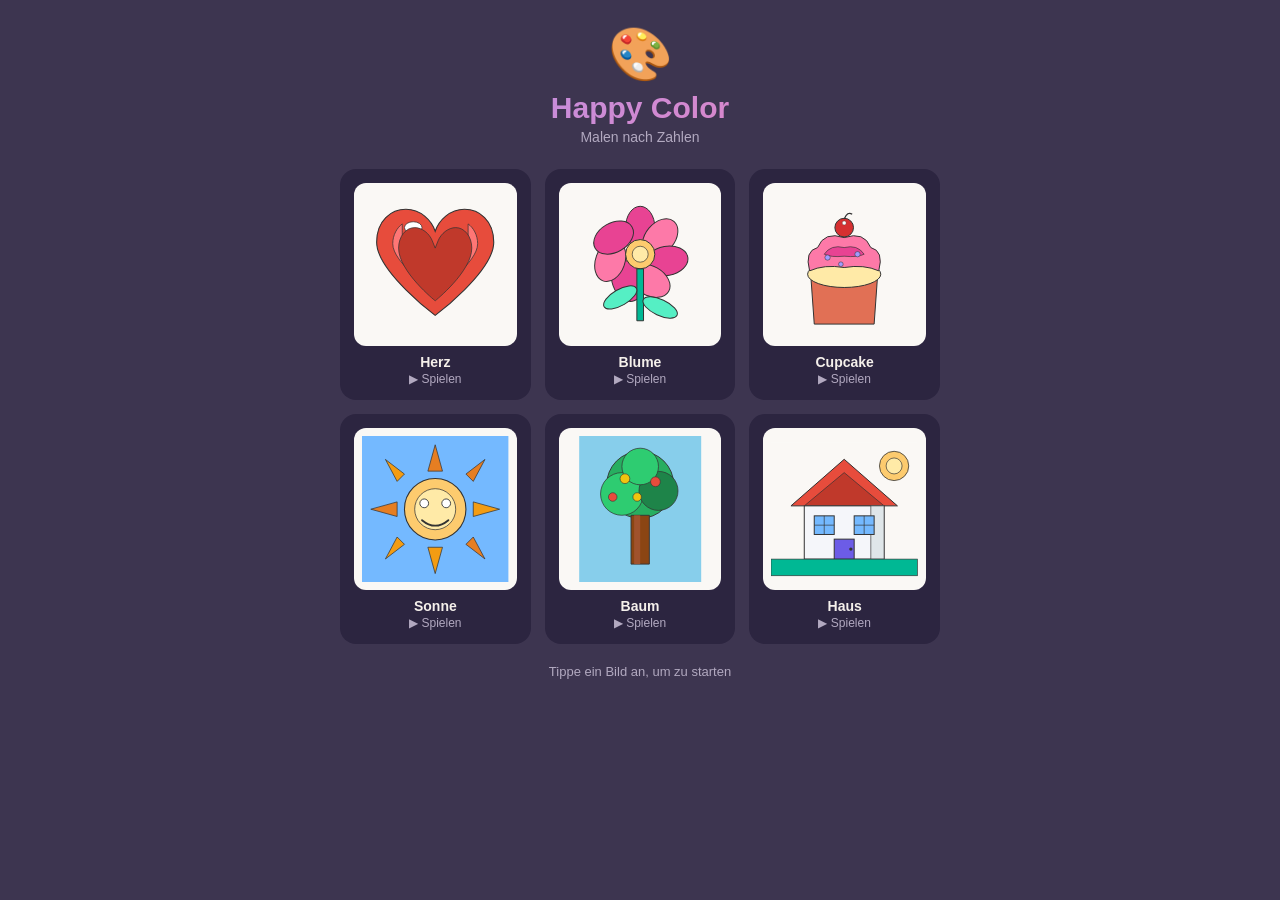
==== commit b63826a2: "Add files via upload" ====
--- a/index.html
+++ b/index.html
@@ -3,8 +3,8 @@
 <head>
   <meta charset="UTF-8" />
   <meta name="viewport" content="width=device-width, initial-scale=1.0, maximum-scale=1.0, user-scalable=no, viewport-fit=cover" />
-  <meta name="theme-color" content="#6c5ce7" />
-  <meta name="description" content="Malen nach Zahlen – entspannendes Color-by-Numbers Spiel als PWA" />
+  <meta name="theme-color" content="#5c4d7a" />
+  <meta name="description" content="Malen nach Zahlen – entspannendes Color-by-Numbers wie Happy Color" />
   <meta name="apple-mobile-web-app-capable" content="yes" />
   <meta name="apple-mobile-web-app-status-bar-style" content="black-translucent" />
   <meta name="apple-mobile-web-app-title" content="Happy Color" />
@@ -16,7 +16,6 @@
 </head>
 <body>
   <div id="app">
-    <!-- Start Screen -->
     <section id="start-screen" class="screen active">
       <div class="hero">
         <div class="logo">🎨</div>
@@ -27,7 +26,6 @@
       <p class="hint">Tippe ein Bild an, um zu starten</p>
     </section>
 
-    <!-- Game Screen -->
     <section id="game-screen" class="screen">
       <header class="game-header">
         <button id="btn-back" class="icon-btn" title="Zurück">←</button>
@@ -39,13 +37,12 @@
       </header>
 
       <div class="canvas-container" id="canvas-container">
-        <canvas id="game-canvas"></canvas>
+        <div id="svg-wrap"></div>
       </div>
 
       <div class="palette" id="palette"></div>
     </section>
 
-    <!-- Complete Overlay -->
     <div id="complete-overlay" class="overlay hidden">
       <div class="overlay-content">
         <div class="celebrate">🎉</div>
@@ -62,9 +59,7 @@
   <script>
     if ('serviceWorker' in navigator) {
       window.addEventListener('load', () => {
-        navigator.serviceWorker.register('sw.js')
-          .then(reg => console.log('SW registered', reg.scope))
-          .catch(err => console.log('SW failed', err));
+        navigator.serviceWorker.register('sw.js').catch(() => {});
       });
     }
   </script>
--- a/styles.css
+++ b/styles.css
@@ -1,14 +1,12 @@
 :root {
-  --bg: #1a1a2e;
-  --surface: #16213e;
-  --primary: #6c5ce7;
-  --primary-light: #a29bfe;
-  --accent: #00cec9;
-  --text: #f1f2f6;
-  --text-muted: #a4b0be;
+  --bg: #3d3550;
+  --surface: #2c2540;
+  --primary: #a29bfe;
+  --accent: #fd79a8;
+  --text: #f5f0eb;
+  --text-muted: #b2a9c0;
   --success: #00b894;
   --radius: 16px;
-  --shadow: 0 8px 32px rgba(0,0,0,0.35);
 }
 
 * {
@@ -24,7 +22,7 @@
   overflow: hidden;
   background: var(--bg);
   color: var(--text);
-  font-family: -apple-system, BlinkMacSystemFont, "Segoe UI", Roboto, "Helvetica Neue", sans-serif;
+  font-family: -apple-system, BlinkMacSystemFont, "Segoe UI", Roboto, sans-serif;
 }
 
 #app {
@@ -39,112 +37,63 @@
   height: 100%;
   padding: env(safe-area-inset-top) env(safe-area-inset-right) env(safe-area-inset-bottom) env(safe-area-inset-left);
 }
-
-.screen.active {
-  display: flex;
-}
-
-/* ===== Start Screen ===== */
+.screen.active { display: flex; }
+
+/* Start */
 #start-screen {
   padding: 24px 16px;
   overflow-y: auto;
 }
-
-.hero {
-  text-align: center;
-  margin-bottom: 28px;
-}
-
-.logo {
-  font-size: 56px;
-  margin-bottom: 8px;
-  animation: bounce 2s infinite;
-}
-
-@keyframes bounce {
-  0%, 100% { transform: translateY(0); }
-  50% { transform: translateY(-8px); }
-}
-
+.hero { text-align: center; margin-bottom: 24px; }
+.logo { font-size: 52px; margin-bottom: 6px; }
 .hero h1 {
-  font-size: 32px;
+  font-size: 30px;
   font-weight: 800;
-  background: linear-gradient(135deg, var(--primary-light), var(--accent));
+  background: linear-gradient(135deg, #a29bfe, #fd79a8);
   -webkit-background-clip: text;
   -webkit-text-fill-color: transparent;
   background-clip: text;
 }
-
-.subtitle {
-  color: var(--text-muted);
-  font-size: 15px;
-  margin-top: 4px;
-}
+.subtitle { color: var(--text-muted); font-size: 14px; margin-top: 4px; }
 
 .level-grid {
   display: grid;
   grid-template-columns: repeat(auto-fill, minmax(140px, 1fr));
-  gap: 16px;
+  gap: 14px;
   max-width: 600px;
   margin: 0 auto;
 }
-
 .level-card {
   background: var(--surface);
   border-radius: var(--radius);
   padding: 12px;
   text-align: center;
   cursor: pointer;
-  transition: transform 0.2s, box-shadow 0.2s;
-  box-shadow: var(--shadow);
   border: 2px solid transparent;
-}
-
-.level-card:active {
-  transform: scale(0.96);
-}
-
-.level-card.completed {
-  border-color: var(--success);
-}
-
+  transition: transform 0.15s;
+}
+.level-card:active { transform: scale(0.96); }
+.level-card.completed { border-color: var(--success); }
 .level-thumb {
   width: 100%;
   aspect-ratio: 1;
   border-radius: 12px;
-  background: #0f0f1a;
-  display: flex;
-  align-items: center;
-  justify-content: center;
+  background: #faf8f5;
   overflow: hidden;
-  margin-bottom: 10px;
-}
-
-.level-thumb canvas {
-  width: 100%;
-  height: 100%;
-  image-rendering: pixelated;
-}
-
-.level-name {
-  font-size: 14px;
-  font-weight: 600;
-}
-
-.level-status {
-  font-size: 12px;
-  color: var(--text-muted);
-  margin-top: 2px;
-}
-
-.hint {
-  text-align: center;
-  color: var(--text-muted);
-  font-size: 13px;
-  margin-top: 24px;
-}
-
-/* ===== Game Screen ===== */
+  margin-bottom: 8px;
+  display: flex;
+  align-items: center;
+  justify-content: center;
+}
+.level-thumb svg {
+  width: 90%;
+  height: 90%;
+}
+.level-name { font-size: 14px; font-weight: 600; }
+.level-status { font-size: 12px; color: var(--text-muted); margin-top: 2px; }
+.hint { text-align: center; color: var(--text-muted); font-size: 13px; margin-top: 20px; }
+
+/* Game */
 .game-header {
   display: flex;
   align-items: center;
@@ -153,77 +102,60 @@
   background: var(--surface);
   flex-shrink: 0;
 }
-
 .icon-btn {
-  width: 42px;
-  height: 42px;
-  border: none;
-  border-radius: 12px;
+  width: 42px; height: 42px;
+  border: none; border-radius: 12px;
   background: rgba(255,255,255,0.08);
-  color: var(--text);
-  font-size: 20px;
+  color: var(--text); font-size: 20px;
   cursor: pointer;
-  display: flex;
-  align-items: center;
-  justify-content: center;
-  transition: background 0.2s;
-}
-
-.icon-btn:active {
-  background: rgba(255,255,255,0.15);
-}
-
-.progress-wrap {
-  flex: 1;
-  display: flex;
-  align-items: center;
-  gap: 10px;
-}
-
+  display: flex; align-items: center; justify-content: center;
+}
+.icon-btn:active { background: rgba(255,255,255,0.15); }
+.progress-wrap { flex: 1; display: flex; align-items: center; gap: 10px; }
 .progress-bar {
-  flex: 1;
-  height: 10px;
+  flex: 1; height: 10px;
   background: rgba(255,255,255,0.1);
-  border-radius: 5px;
-  overflow: hidden;
-}
-
+  border-radius: 5px; overflow: hidden;
+}
 #progress-fill {
-  height: 100%;
-  width: 0%;
-  background: linear-gradient(90deg, var(--primary), var(--accent));
+  height: 100%; width: 0%;
+  background: linear-gradient(90deg, #a29bfe, #fd79a8);
   border-radius: 5px;
   transition: width 0.3s ease;
 }
-
-#progress-text {
-  font-size: 13px;
-  font-weight: 600;
-  min-width: 36px;
-  text-align: right;
-}
+#progress-text { font-size: 13px; font-weight: 600; min-width: 36px; text-align: right; }
 
 .canvas-container {
   flex: 1;
   display: flex;
   align-items: center;
   justify-content: center;
+  overflow: auto;
+  background: #4a4060;
+  padding: 16px;
+  -webkit-overflow-scrolling: touch;
+}
+#svg-wrap {
+  width: 100%;
+  max-width: 420px;
+  background: #faf8f5;
+  border-radius: 12px;
+  box-shadow: 0 8px 32px rgba(0,0,0,0.3);
   overflow: hidden;
-  position: relative;
-  background: #0d0d18;
-  touch-action: none;
-}
-
-#game-canvas {
-  image-rendering: pixelated;
-  max-width: 100%;
-  max-height: 100%;
-  cursor: crosshair;
-  box-shadow: 0 0 40px rgba(108, 92, 231, 0.25);
-  border-radius: 8px;
-}
-
-/* ===== Palette ===== */
+}
+#svg-wrap svg {
+  display: block;
+  width: 100%;
+  height: auto;
+}
+.region {
+  transition: fill 0.15s ease;
+}
+.region:not(.filled):active {
+  filter: brightness(0.92);
+}
+
+/* Palette */
 .palette {
   display: flex;
   gap: 10px;
@@ -231,134 +163,72 @@
   background: var(--surface);
   overflow-x: auto;
   flex-shrink: 0;
+  justify-content: center;
   scrollbar-width: none;
-  -webkit-overflow-scrolling: touch;
-}
-
-.palette::-webkit-scrollbar {
-  display: none;
-}
+}
+.palette::-webkit-scrollbar { display: none; }
 
 .color-btn {
   flex-shrink: 0;
-  width: 52px;
-  height: 52px;
+  width: 52px; height: 52px;
   border-radius: 50%;
   border: 3px solid transparent;
   cursor: pointer;
-  position: relative;
-  transition: transform 0.15s, border-color 0.15s;
   box-shadow: 0 4px 12px rgba(0,0,0,0.3);
   display: flex;
+  flex-direction: column;
   align-items: center;
   justify-content: center;
   font-weight: 700;
-  font-size: 16px;
   color: #fff;
   text-shadow: 0 1px 3px rgba(0,0,0,0.5);
-}
-
+  transition: transform 0.15s, border-color 0.15s;
+}
+.color-btn .num { font-size: 15px; line-height: 1; }
+.color-btn .remain { font-size: 10px; opacity: 0.85; }
 .color-btn.selected {
   border-color: #fff;
   transform: scale(1.12);
-}
-
-.color-btn.done {
-  opacity: 0.45;
-  pointer-events: none;
-}
-
-.color-btn .check {
-  position: absolute;
-  top: -4px;
-  right: -4px;
-  background: var(--success);
-  width: 18px;
-  height: 18px;
-  border-radius: 50%;
-  font-size: 11px;
-  display: flex;
-  align-items: center;
-  justify-content: center;
-}
-
-/* ===== Overlay ===== */
+  box-shadow: 0 0 0 3px rgba(255,255,255,0.25), 0 6px 16px rgba(0,0,0,0.35);
+}
+.color-btn.done { opacity: 0.4; pointer-events: none; }
+.color-btn .check { font-size: 18px; }
+
+/* Overlay */
 .overlay {
-  position: fixed;
-  inset: 0;
+  position: fixed; inset: 0;
   background: rgba(0,0,0,0.75);
-  display: flex;
-  align-items: center;
-  justify-content: center;
+  display: flex; align-items: center; justify-content: center;
   z-index: 100;
   backdrop-filter: blur(6px);
 }
-
-.overlay.hidden {
-  display: none;
-}
-
+.overlay.hidden { display: none; }
 .overlay-content {
   background: var(--surface);
   border-radius: 24px;
   padding: 36px 28px;
   text-align: center;
-  max-width: 300px;
-  width: 90%;
-  box-shadow: var(--shadow);
-  animation: popIn 0.35s ease;
-}
-
+  max-width: 300px; width: 90%;
+  animation: popIn 0.3s ease;
+}
 @keyframes popIn {
-  from { transform: scale(0.8); opacity: 0; }
+  from { transform: scale(0.85); opacity: 0; }
   to { transform: scale(1); opacity: 1; }
 }
-
-.celebrate {
-  font-size: 64px;
-  margin-bottom: 12px;
-}
-
-.overlay-content h2 {
-  font-size: 28px;
-  margin-bottom: 6px;
-}
-
-.overlay-content p {
-  color: var(--text-muted);
-  margin-bottom: 24px;
-}
-
+.celebrate { font-size: 56px; margin-bottom: 10px; }
+.overlay-content h2 { font-size: 26px; margin-bottom: 6px; }
+.overlay-content p { color: var(--text-muted); margin-bottom: 22px; }
 .primary-btn, .secondary-btn {
-  display: block;
-  width: 100%;
-  padding: 14px;
-  border: none;
-  border-radius: 14px;
-  font-size: 16px;
-  font-weight: 600;
-  cursor: pointer;
+  display: block; width: 100%;
+  padding: 14px; border: none; border-radius: 14px;
+  font-size: 16px; font-weight: 600; cursor: pointer;
   margin-bottom: 10px;
-  transition: transform 0.15s;
-}
-
+}
 .primary-btn {
-  background: linear-gradient(135deg, var(--primary), var(--accent));
+  background: linear-gradient(135deg, #a29bfe, #fd79a8);
   color: white;
 }
-
 .secondary-btn {
   background: rgba(255,255,255,0.1);
   color: var(--text);
 }
-
-.primary-btn:active, .secondary-btn:active {
-  transform: scale(0.97);
-}
-
-/* Responsive */
-@media (min-width: 600px) {
-  .level-grid {
-    grid-template-columns: repeat(3, 1fr);
-  }
-}
